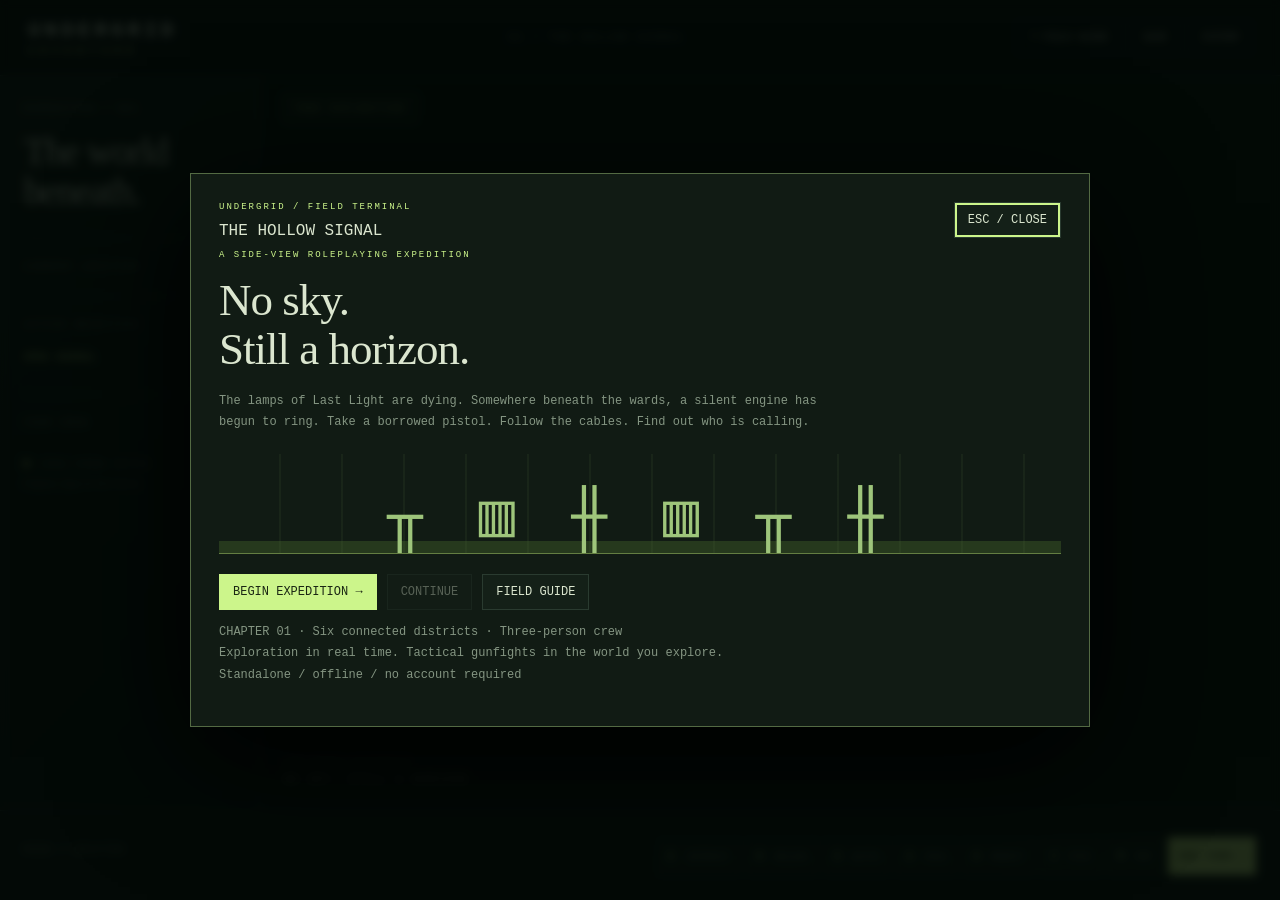
==== UNDERGRID_ADVENTURE.html @ 60420f1f "Build Undergrid Adventure: The Hollow Signal" ====
<!doctype html>
<html lang="en"><head><meta charset="utf-8"><meta name="viewport" content="width=device-width,initial-scale=1,viewport-fit=cover"><meta name="theme-color" content="#080e0c"><title>Undergrid Adventure · The Hollow Signal</title><style>:root{color-scheme:dark;--bg:#080e0c;--panel:#101915;--line:#2a3b30;--ink:#dbe6cf;--dim:#849582;--lime:#ccf58b;--cyan:#8ed5cd;--amber:#e7af73;--red:#f28a75}*{box-sizing:border-box}body{margin:0;background:var(--bg);color:var(--ink);font:12px 'Courier New',monospace;height:100dvh;display:grid;grid-template-rows:76px minmax(0,1fr) 90px}button{font:inherit;color:inherit;cursor:pointer;border:1px solid var(--line);background:#142018;padding:10px 13px;transition:background .15s}button:hover{background:#2a3c28;border-color:var(--lime)}button:focus-visible,canvas:focus-visible{outline:2px solid var(--lime);outline-offset:-3px}button:disabled{opacity:.35;cursor:default}header{display:flex;align-items:center;justify-content:space-between;padding:0 28px;border-bottom:1px solid var(--line);gap:20px}.wordmark{font-size:21px;letter-spacing:4px;font-weight:bold}.wordmark span{display:block;font-size:9px;letter-spacing:7px;color:var(--lime);margin-top:4px}.chapter{font-size:10px;letter-spacing:2px;color:var(--dim)}.header-actions{display:flex;gap:7px}.header-actions button{background:transparent;font-size:10px}main{display:grid;grid-template-columns:260px minmax(0,1fr);min-height:0}aside{padding:27px 24px;overflow:auto;border-right:1px solid var(--line);position:relative;background:linear-gradient(135deg,#131e16,#0b130f)}.eyebrow{font-size:9px;letter-spacing:1.8px;color:var(--dim);line-height:1.5}h1{font-family:Georgia,serif;font-weight:normal;font-size:37px;line-height:1.1;letter-spacing:-1px;margin:15px 0 25px}h2{font-size:16px;font-weight:normal;margin:10px 0;color:var(--lime)}p{line-height:1.8;color:var(--dim);font-size:11px}.divider{height:1px;background:var(--line);margin:22px 0}.depth{font-size:10px;color:var(--cyan);margin-top:16px}.objective{color:var(--ink)}.text-button{padding:8px 0;border:0;background:none;width:100%;text-align:left;font-size:10px;color:var(--lime)}.text-button span{float:right}.crew-card{border:1px solid var(--line);padding:10px;margin-top:9px;cursor:pointer}.crew-card.active{border-color:#8ba564;background:#1d2a1a}.crew-card strong{font-size:11px}.crew-card small{color:var(--dim);float:right}.bar{height:3px;background:#303b30;margin:9px 0 5px}.bar i{display:block;height:100%;background:var(--lime)}.crew-stats{font-size:9px;color:var(--dim);display:flex;justify-content:space-between}.aside-bottom{color:var(--dim);font-size:8px;letter-spacing:1px;line-height:2.4;margin-top:24px}.aside-bottom small{letter-spacing:0}.status-dot{display:inline-block;width:5px;height:5px;background:var(--lime);margin-right:5px}#stage{position:relative;overflow:hidden;background:#050c09}canvas{display:block;width:100%;height:100%;touch-action:none}.scene-top{position:absolute;left:24px;right:24px;top:20px;display:flex;justify-content:space-between;font-size:9px;letter-spacing:1.5px;color:var(--dim);pointer-events:none}#mode{color:var(--lime);border:1px solid #526c3d;padding:7px 10px;background:#101a13d9}#coordinates{padding:8px}#sceneCaption{position:absolute;left:24px;bottom:25px;pointer-events:none;font-size:8px;letter-spacing:2px;color:#71836d}#sceneCaption b{display:block;margin-top:7px;color:#adbd9d;font-size:10px;font-weight:normal}#toast{position:absolute;left:50%;top:65px;transform:translateX(-50%);background:#15241aee;border:1px solid #6b8351;padding:13px 20px;text-align:center;max-width:90%;font-size:11px;opacity:0;pointer-events:none;transition:opacity .2s;line-height:1.6}#toast.on{opacity:1}#interact{position:absolute;bottom:65px;left:50%;transform:translateX(-50%);background:#0d1a12ed;padding:10px 18px;border:1px solid #769555;font-size:11px;color:var(--lime);display:none;pointer-events:none}#targetInfo{position:absolute;right:24px;bottom:25px;color:var(--amber);background:#0b140fed;padding:10px;white-space:pre-line;line-height:1.8;font-size:10px;pointer-events:none}#targetInfo:empty{display:none}footer{border-top:1px solid var(--line);display:flex;align-items:center;gap:20px;padding:12px 24px;background:#101812}.weapon-readout{min-width:190px;display:grid;gap:5px}.weapon-readout strong{font-size:12px;color:var(--lime);font-weight:normal}#ammo{font-size:10px;color:var(--dim)}.actions{display:flex;gap:5px;margin-left:auto;flex-wrap:wrap}.actions button{font-size:11px;padding:12px 10px;color:var(--lime)}.actions button span{font-size:9px;color:var(--dim);margin-left:5px}.actions .primary,.primary{background:var(--lime);color:#1a2613;border-color:var(--lime)}#shade{position:fixed;inset:0;background:#020805d9;z-index:20;display:flex;align-items:center;justify-content:center;padding:24px;backdrop-filter:blur(5px)}#shade[hidden]{display:none}#panel{max-width:900px;width:100%;max-height:90dvh;overflow:auto;background:#111b14;border:1px solid #536a43;padding:28px;box-shadow:0 30px 120px #000}#panel h1{font-size:45px;color:var(--ink);margin:16px 0}#panel h2{color:var(--ink)}#panel p{font-size:12px;max-width:640px}#panel .close{float:right}.tag{font-size:9px;color:var(--lime);letter-spacing:2px}.grid{display:grid;grid-template-columns:repeat(auto-fit,minmax(190px,1fr));gap:12px;margin-top:20px}.card{padding:17px;border:1px solid var(--line);background:#0d160f}.card h3{color:var(--lime);font-size:13px;font-weight:normal}.card p{font-size:11px!important}.card button{margin-top:8px}.muted{color:var(--dim)}.amber{color:var(--amber)}.row{display:flex;gap:10px;flex-wrap:wrap;margin-top:18px}#touch{display:none;position:absolute;bottom:8px;left:8px;right:8px;gap:5px;justify-content:center}#touch button{touch-action:none;padding:12px;background:#15241ddd;user-select:none}.map-layout{display:grid;grid-template-columns:repeat(3,1fr);gap:10px;margin:25px 0}.map-room{padding:20px 10px;border:1px solid #3d5140;position:relative}.map-room.current{border-color:var(--lime);color:var(--lime)}.map-room small{display:block;font-size:9px;color:var(--dim);margin-top:7px}.title-art{height:100px;border-bottom:1px solid #647e42;margin:20px 0;background:repeating-linear-gradient(90deg,transparent 0 60px,#4d673a22 60px 62px),linear-gradient(0deg,#26391d 0 12%,transparent 12% 100%);display:flex;align-items:end;justify-content:space-around;color:#9ec57b;letter-spacing:10px;font-size:60px;overflow:hidden}label{display:block;margin:10px 0}input[type=file]{max-width:100%}
@media(max-width:1100px){main{grid-template-columns:210px minmax(0,1fr)}aside{padding:20px 17px}h1{font-size:30px}.actions button span{display:none}.weapon-readout{min-width:160px}footer{padding:10px 15px}.chapter{display:none}}@media(pointer:coarse){#touch{display:flex}#sceneCaption{display:none}#interact{bottom:70px}}@media(max-width:700px){body{grid-template-rows:58px minmax(0,1fr) 105px}header{padding:0 12px;gap:8px}.wordmark{font-size:15px;letter-spacing:2px}.wordmark span{font-size:7px;letter-spacing:4px}.header-actions button{padding:8px}.header-actions span{display:none}main{grid-template-columns:1fr}aside{display:none}footer{padding:8px;gap:6px;align-items:start;flex-direction:column}.weapon-readout{display:flex;align-items:center;gap:12px;width:100%;font-size:9px}.weapon-readout .eyebrow{font-size:8px}.weapon-readout strong{font-size:10px}.actions{margin:0;gap:4px;width:100%}.actions button{flex:1;padding:12px 5px;font-size:10px}#panel{padding:20px}#panel h1{font-size:34px}.scene-top{left:12px;right:12px}#coordinates{display:none}.map-layout{grid-template-columns:repeat(2,1fr)}#sceneCaption{bottom:15px;font-size:7px}#toast{top:60px;width:90%}#targetInfo{right:12px;bottom:65px}}
</style></head>
<body><header><div class="wordmark">UNDERGRID<span>ADVENTURE</span></div><div class="chapter">01 / THE HOLLOW SIGNAL</div><div class="header-actions"><button data-action="help">? <span>FIELD GUIDE</span></button><button data-action="save">SAVE</button><button data-action="system">SYSTEM</button></div></header>
<main><aside><div class="eyebrow">EXPEDITION / 001</div><h1>The world<br>beneath.</h1><div class="divider"></div><div class="eyebrow">CURRENT LOCATION</div><h2 id="location"></h2><p id="flavor"></p><div class="depth" id="depth"></div><div class="divider"></div><div class="eyebrow">ACTIVE OBJECTIVE</div><p id="objective" class="objective"></p><button class="text-button" data-action="journal">OPEN JOURNAL <span>↗</span></button><div class="divider"></div><div class="eyebrow">YOUR CREW</div><div id="crew"></div><div class="aside-bottom"><span class="status-dot"></span> LOCAL SIGNAL ACTIVE<br><small>Progress stays on this device.</small></div></aside>
<section id="stage"><canvas id="view" aria-label="Side-view exploration and tactical battlefield" tabindex="0"></canvas><div class="scene-top"><span id="mode">FREE EXPLORATION</span><span id="coordinates"></span></div><div id="toast" role="status"></div><div id="targetInfo"></div><div id="interact"></div><div id="sceneCaption"><span>LOW WARDS AUTHORITY</span><b>NO SKY. STILL A HORIZON.</b></div><div id="touch"><button data-hold="a" aria-label="Move left">◀</button><button data-hold="d" aria-label="Move right">▶</button><button data-hold="w" aria-label="Climb up">↑</button><button data-hold="s" aria-label="Climb down">↓</button><button data-key=" " aria-label="Jump">JUMP</button><button data-action="interact">USE</button></div></section></main>
<footer><div class="weapon-readout"><span class="eyebrow" id="actorName">ROOK / DRIFTER</span><strong id="weaponName"></strong><span id="ammo"></span></div><div class="actions"><button data-action="interact">E <span>INTERACT</span></button><button data-action="reload">R <span>RELOAD</span></button><button data-action="overwatch">O <span>WATCH</span></button><button data-action="grenade">G <span>FRAG</span></button><button data-action="heal">H <span>MEDKIT</span></button><button data-action="inventory">I <span>PACK</span></button><button data-action="map">M <span>MAP</span></button><button data-action="end" class="primary" id="endTurn">END TURN →</button></div></footer>
<div id="shade" hidden><section id="panel" role="dialog" aria-modal="true" aria-labelledby="panelTitle"></section></div><script>'use strict';
// World coordinates are independent of viewport. Platforms are one-way floors;
// ladders form a graph used by squad movement and enemy pathfinding.
const UG = {};
UG.weapons = {
 pistol:{name:'Salvage pistol',range:520,opt:240,damage:16,mag:8,ap:1,acc:82,pen:1,desc:'Mobile sidearm. Cheap shots; dependable up close.'},
 rifle:{name:'Ward carbine',range:850,opt:440,damage:23,mag:6,ap:1,acc:84,pen:3,desc:'General purpose. Effective across shafts and catwalks.'},
 shotgun:{name:'Breach gun',range:300,opt:140,damage:35,mag:3,ap:1,acc:90,pen:0,desc:'Close range. Heavy knockback and suppression.'},
 sniper:{name:'Surveyor long rifle',range:1250,opt:800,damage:42,mag:3,ap:2,acc:93,pen:5,desc:'Two AP. Long range and armor penetration.'}
};
UG.enemyTypes={
 scav:{name:'Ash scavenger',hp:32,weapon:'pistol',armor:0,role:'flanker',xp:16},
 sentry:{name:'Ward deserter',hp:44,weapon:'rifle',armor:2,role:'marksman',xp:24},
 hound:{name:'Wire hound',hp:26,weapon:'pistol',armor:0,role:'rush',xp:18},
 heavy:{name:'Furnace guard',hp:62,weapon:'shotgun',armor:4,role:'flanker',xp:35},
 keeper:{name:'The Bellkeeper',hp:155,weapon:'rifle',armor:5,role:'boss',xp:120}
};
const platform=(id,x,y,w)=>({id,x,y,w});
const ladder=(x,top,bottom)=>({x,top,bottom});
const obj=(id,type,x,y,name,extra={})=>({id,type,x,y,name,...extra});
const enemy=(id,type,x,y)=>({id,type,x,y});
UG.rooms={
 hearth:{name:'Last Light',subtitle:'A settlement built around a borrowed sun.',depth:182,color:'#c9ef91',theme:'settlement',w:1600,h:1000,
 platforms:[platform('floor',0,880,1600),platform('market',170,660,490),platform('roof',910,660,540),platform('watch',580,440,500)],
 ladders:[ladder(240,660,880),ladder(1010,660,880),ladder(610,440,660)],
 objects:[obj('mara','npc',400,880,'Mara / signal keeper'),obj('cot','rest',160,880,'The warm bunk'),obj('shop','shop',440,660,'Ivo / supply exchange'),obj('hearth-note','lore',760,440,'A letter without a sky',{text:'Mara keeps a lamp burning above the bunks. Nobody remembers who started it. Nobody turns it off. The old relay rang last night. Three notes. A human voice between them.'}),obj('east','door',1490,880,'To the Cableworks',{to:'cable',sx:100,sy:880}),obj('down','door',1230,660,'Sump access',{to:'sump',sx:100,sy:880}),obj('tram','tram',970,440,'Dead rail terminal')],enemies:[],covers:[{id:'h1',x:740,y:880,hp:35}],barrels:[]},
 cable:{name:'The Cableworks',subtitle:'Every wire leads somewhere. Some still carry voices.',depth:206,color:'#a7ce86',theme:'works',w:1800,h:1000,
 platforms:[platform('floor',0,880,1800),platform('west',80,660,640),platform('east',940,660,770),platform('upper',520,440,800),platform('crown',1050,230,650)],
 ladders:[ladder(220,660,880),ladder(1090,660,880),ladder(650,440,660),ladder(1180,440,660),ladder(1230,230,440)],
 objects:[obj('west','door',70,880,'Last Light',{to:'hearth',sx:1400,sy:880}),obj('fuse','loot',1530,230,'A live relay fuse',{item:'fuse',text:'Still warm. The stamp reads: DO NOT ANSWER THE THIRD BELL.'}),obj('vera','recruit',520,660,'Vera / pinned courier',{companion:'vera'}),obj('cache-c','loot',300,660,'Courier ammunition',{ammo:24,meds:1}),obj('exit','door',1700,880,'The Furnace Mile',{to:'furnace',sx:100,sy:880}),obj('archive-exit','door',1700,230,'Upper archive hatch',{to:'archive',sx:100,sy:880,gate:'rig'})],
 enemies:[enemy('c1','scav',920,880),enemy('c2','scav',1340,880),enemy('c3','sentry',1450,660)],covers:[{id:'cbox1',x:740,y:880,hp:32},{id:'cbox2',x:1220,y:880,hp:32},{id:'cbox3',x:1320,y:660,hp:35}],barrels:[{id:'cb',x:1170,y:880}]},
 sump:{name:'The Drowned Sump',subtitle:'The water remembers the shape of the city.',depth:264,color:'#8ed5cd',theme:'water',w:1600,h:1000,
 platforms:[platform('floor',0,880,1600),platform('west',100,660,600),platform('east',880,660,620),platform('top',450,440,680)],
 ladders:[ladder(200,660,880),ladder(1030,660,880),ladder(620,440,660),ladder(980,440,660)],
 objects:[obj('home','door',60,880,'Last Light',{to:'hearth',sx:1230,sy:660}),obj('orren','recruit',1330,660,'Orren / stranded engineer',{companion:'orren'}),obj('rig','loot',750,440,'Surveyor climbing rig',{item:'rig',text:'A powered ascender. The sealed archive hatch is within reach now.'}),obj('sump-loot','loot',400,660,'Sealed maintenance chest',{weapon:'shotgun',credits:25}),obj('pump','relay',1410,880,'Drainage pump'),obj('furnace','door',1500,660,'Furnace underpass',{to:'furnace',sx:250,sy:660}),obj('sump-lore','lore',500,440,'Maintenance log 88',{text:'We built the city downward to escape the heat above. Now the heat comes from below. Someone has reversed the pumps.'})],
 enemies:[enemy('s1','hound',650,880),enemy('s2','hound',1100,880),enemy('s3','scav',1220,660)],covers:[{id:'sbox',x:900,y:880,hp:30}],barrels:[{id:'sb',x:960,y:880}]},
 furnace:{name:'The Furnace Mile',subtitle:'A stolen heart, still beating beneath the foundry.',depth:312,color:'#e7af73',theme:'fire',w:1800,h:1000,
 platforms:[platform('floor',0,880,1800),platform('west',120,660,600),platform('east',900,660,750),platform('bridge',430,440,1000)],
 ladders:[ladder(250,660,880),ladder(1060,660,880),ladder(650,440,660),ladder(1310,440,660)],
 objects:[obj('cable','door',60,880,'Cableworks',{to:'cable',sx:1650,sy:880}),obj('sump','door',180,660,'Sump passage',{to:'sump',sx:1400,sy:660}),obj('heart','loot',1550,660,'The condenser heart',{item:'heart',text:'A whole settlement could run on this. Why was it disconnected?'}),obj('furnace-cache','loot',550,440,'Deserter armory',{weapon:'rifle',ammo:30}),obj('bell','door',1710,880,'The Bell Engine',{to:'bell',sx:100,sy:880,gate:'signal'}),obj('steam','hazard',820,880,'Steam rupture'),obj('valve','valve',750,440,'Steam pressure valve')],
 enemies:[enemy('f1','heavy',1020,880),enemy('f2','sentry',1470,660),enemy('f3','scav',1150,440)],covers:[{id:'fbox1',x:650,y:880,hp:38},{id:'fbox2',x:1340,y:660,hp:38}],barrels:[{id:'fb',x:1210,y:880}]},
 archive:{name:'The Silent Archive',subtitle:'The forgotten do not always stay quiet.',depth:146,color:'#b8b0e4',theme:'archive',w:1500,h:1000,
 platforms:[platform('floor',0,880,1500),platform('west',100,660,550),platform('east',850,660,550),platform('top',420,440,700)],
 ladders:[ladder(230,660,880),ladder(1010,660,880),ladder(580,440,660),ladder(960,440,660)],
 objects:[obj('back','door',70,880,'Cableworks',{to:'cable',sx:1600,sy:230}),obj('cipher','loot',1050,440,'Signal cipher',{item:'cipher',text:'Not a distress signal. An invitation. The engine has been calling for its keepers.'}),obj('longrifle','loot',1220,660,'Surveyor case',{weapon:'sniper',ammo:15}),obj('archive-lore','lore',500,660,'The evacuation order',{text:'SURFACE STATUS: UNKNOWN. Evacuation was never completed. The Bell Engine is a transmitter, not a weapon. The wards were built to shelter people until someone answered.'}),obj('shortcut','tram',630,880,'Archive rail terminal')],
 enemies:[enemy('a1','sentry',900,880),enemy('a2','sentry',1200,660)],covers:[{id:'abox',x:720,y:880,hp:36}],barrels:[{id:'ab',x:1030,y:880}]},
 bell:{name:'The Bell Engine',subtitle:'At the edge of silence, a voice.',depth:370,color:'#d4e99f',theme:'engine',w:1700,h:1000,
 platforms:[platform('floor',0,880,1700),platform('west',150,660,500),platform('east',980,660,550),platform('top',490,440,800)],
 ladders:[ladder(260,660,880),ladder(1160,660,880),ladder(590,440,660),ladder(1090,440,660)],
 objects:[obj('back','door',65,880,'Furnace Mile',{to:'furnace',sx:1620,sy:880}),obj('engine','engine',1390,880,'The listening terminal'),obj('bell-loot','loot',700,440,'Keeper emergency supplies',{meds:3,ammo:30,grenades:2}),obj('bell-tram','tram',390,660,'Engine rail terminal')],
 enemies:[enemy('b1','keeper',1300,880),enemy('b2','sentry',1250,660),enemy('b3','hound',1030,880)],covers:[{id:'bbox',x:760,y:880,hp:45},{id:'bbox2',x:1110,y:880,hp:40}],barrels:[{id:'bb',x:1160,y:880}]}
};
UG.companions={vera:{name:'Vera',role:'Courier',weapon:'rifle',hp:66,armor:1,color:'#8ed5cd',desc:'A steady carbine and an eye for high ground. Her courier satchel adds 20 rounds on recruitment.'},orren:{name:'Orren',role:'Engineer',weapon:'shotgun',hp:85,armor:3,color:'#e7af73',desc:'A close-range anchor. Repairs the squad for 8 HP after each encounter.'}};
UG.lore={};
</script><script>/* The Hollow Signal — exploration, tactical encounters and presentation.
   All persistent world mutations live in S. Runtime paths/FX never enter saves. */
(() => {
const $=s=>document.querySelector(s), cv=$('#view'), ctx=cv.getContext('2d');
const clamp=(n,a,b)=>Math.max(a,Math.min(b,n)), dist=(a,b)=>Math.hypot(a.x-b.x,a.y-b.y);
const KEY='undergrid.hollow-signal.v2';
let S=null, battle=null, modal=true, active=0, keys={}, cam={x:0,y:0}, viewport={w:1000,h:700,scale:1}, fx=[], paths=new Map(), hover=null, grenadeMode=false, clock=0, toastTime=0, saveClock=0, last=0, walking=0;
const room=()=>UG.rooms[S.room];
const actors=()=>S.party;
const selected=()=>actors()[active]||actors()[0];
const alive=()=>actors().filter(a=>a.hp>0);
const weapon=a=>UG.weapons[a.weapon];
const world=()=>S.world[S.room];
const enemies=()=>room().enemies.map(e=>({...UG.enemyTypes[e.type],...e,...world().enemies[e.id],enemy:true,maxhp:UG.enemyTypes[e.type].hp})).filter(e=>e.hp>0);
const covers=()=>room().covers.filter(c=>(world().covers[c.id]??c.hp)>0);
const barrels=()=>room().barrels.filter(b=>!world().opened[b.id]);
function fresh(){const worlds={};for(const [id,r] of Object.entries(UG.rooms))worlds[id]={enemies:Object.fromEntries(r.enemies.map(e=>[e.id,{hp:UG.enemyTypes[e.type].hp,x:e.x,y:e.y}])),opened:{},covers:{}};
return {version:2,room:'hearth',party:[{id:'rook',name:'Rook',role:'Drifter',x:290,y:880,hp:90,maxhp:90,weapon:'pistol',mag:8,armor:1,color:'#ccf58b',dir:1,vy:0}],world:worlds,visited:['hearth'],items:{},weapons:['pistol'],ammo:64,meds:4,grenades:3,credits:35,xp:0,level:1,kills:0,flags:{},journal:[],checkpoint:'hearth',ending:false};}
function notify(text){$('#toast').textContent=text;$('#toast').classList.add('on');toastTime=5;}
function log(text){S.journal.unshift(text);S.journal=S.journal.slice(0,40);}
function save(quiet=false){if(!S)return false;if(battle){if(!quiet)notify('Finish or retreat from the encounter before saving.');return false;}try{localStorage.setItem(KEY,JSON.stringify(S));if(!quiet)notify('Expedition saved.');return true;}catch{if(!quiet)notify('Local storage unavailable. Export a backup in SYSTEM.');return false;}}
function validate(d){
 if(!d||d.version!==2||!Object.hasOwn(UG.rooms,d.room)||!Array.isArray(d.party)||d.party.length<1||d.party.length>3)throw Error('Not a Hollow Signal v2 save.');
 const finite=n=>typeof n==='number'&&Number.isFinite(n);
 for(const k of ['ammo','meds','grenades','credits','xp','level','kills'])if(!finite(d[k])||d[k]<0||d[k]>1e7)throw Error('Invalid resources.');
 if(!Array.isArray(d.weapons)||!d.weapons.every(w=>Object.hasOwn(UG.weapons,w))||!Array.isArray(d.visited)||!d.visited.every(r=>Object.hasOwn(UG.rooms,r))||!Array.isArray(d.journal)||!d.journal.every(t=>typeof t==='string'))throw Error('Invalid expedition data.');
 if(!d.items||!d.flags||!UG.rooms[d.checkpoint])throw Error('Missing expedition data.');
 const ids=new Set();for(const a of d.party){if(!a||!['rook','vera','orren'].includes(a.id)||ids.has(a.id)||!Object.hasOwn(UG.weapons,a.weapon)||!finite(a.hp)||!finite(a.maxhp)||a.maxhp<1||a.maxhp>10000||!finite(a.x)||!finite(a.y)||a.x<0||a.x>UG.rooms[d.room].w||a.y<0||a.y>1000||!finite(a.mag)||a.mag<0||a.mag>weapon(a).mag||!finite(a.armor))throw Error('Invalid crew.');ids.add(a.id);a.hp=clamp(a.hp,0,a.maxhp);a.vy=0;a.name=a.id==='rook'?'Rook':UG.companions[a.id].name;a.role=a.id==='rook'?'Drifter':UG.companions[a.id].role;a.color=a.id==='rook'?'#ccf58b':UG.companions[a.id].color;}
 if(!ids.has('rook')||!d.party.some(a=>a.hp>0))throw Error('Missing living crew.');
 for(const [id,r] of Object.entries(UG.rooms)){const w=d.world?.[id];if(!w||!w.enemies||!w.opened||!w.covers)throw Error('Incomplete world.');for(const e of r.enemies){let q=w.enemies[e.id];if(!q||!finite(q.hp)||q.hp<0||q.hp>UG.enemyTypes[e.type].hp||!finite(q.x)||!finite(q.y)||q.x<0||q.x>r.w||q.y<0||q.y>1000)throw Error('Invalid hostile data.');}}
 return d;
}
function restore(){try{return validate(JSON.parse(localStorage.getItem(KEY)));}catch{return null;}}
function close(){modal=false;$('#shade').hidden=true;keys={};cv.focus();}
function panel(title,body){modal=true;keys={};$('#shade').hidden=false;$('#panel').innerHTML=`<button class="close" data-action="close">ESC / CLOSE</button><div class="tag">UNDERGRID / FIELD TERMINAL</div><h2 id="panelTitle">${title}</h2>${body}`;$('#panel').querySelector('button').focus();}
const escape=s=>String(s).replace(/[&<>"']/g,c=>({'&':'&amp;','<':'&lt;','>':'&gt;','"':'&quot;',"'":'&#39;'}[c]));
function title(){const has=!!restore();panel('THE HOLLOW SIGNAL',`<div class="tag">A SIDE-VIEW ROLEPLAYING EXPEDITION</div><h1>No sky.<br>Still a horizon.</h1><p>The lamps of Last Light are dying. Somewhere beneath the wards, a silent engine has begun to ring. Take a borrowed pistol. Follow the cables. Find out who is calling.</p><div class="title-art" aria-hidden="true">╥ ▥ ╫ ▥ ╥ ╫</div><div class="row"><button class="primary" data-action="${has?'restart':'new'}">BEGIN EXPEDITION →</button><button data-action="continue" ${has?'':'disabled'}>CONTINUE</button><button data-action="help">FIELD GUIDE</button></div><p>CHAPTER 01 · Six connected districts · Three-person crew<br>Exploration in real time. Tactical gunfights in the world you explore.<br>Standalone / offline / no account required</p>`);}
function start(load=false){S=load?restore():fresh();if(!S)return;active=0;battle=null;paths.clear();fx=[];close();cam.x=0;cam.y=300;notify(load?'EXPEDITION RESUMED // '+room().name:'LAST LIGHT // Speak to Mara beside the lamp. E to interact.');hud();save(true);}
function objective(){if(S.ending)return 'Signal answered. Return to Last Light, or search the remaining districts.';if(!S.flags.quest)return 'Speak to Mara in Last Light. The old relay has started ringing.';if(!S.items.fuse)return 'Find a live fuse high in the Cableworks. Reach the upper catwalks by ladder.';if(!S.flags.power)return 'Bring the live fuse back to Mara in Last Light.';if(!S.items.rig)return 'Find the climbing rig in the Drowned Sump. Access is above Last Light.';if(!S.items.heart)return 'Recover the condenser heart from the Furnace Mile.';if(!S.items.cipher)return 'Use the rig to enter the upper Cableworks archive. Recover the signal cipher.';if(!S.flags.signal)return 'Return to Mara with the heart and cipher. Prepare for the Bell Engine.';return 'Reach the Bell Engine through the Furnace Mile. Defeat its keeper and answer the signal.';}
function hud(){if(!S)return;let a=selected(),w=weapon(a);$('#location').textContent=room().name;$('#flavor').textContent=room().subtitle;$('#depth').textContent=`▼ ${room().depth} M BELOW / ${S.visited.length} DISTRICTS FOUND`;$('#objective').textContent=objective();$('#mode').textContent=battle?(battle.phase==='enemy'?'HOSTILE ACTIVATION':`TACTICAL / ROUND ${battle.round} · ${a.ap||0} AP`):'FREE EXPLORATION';$('#coordinates').textContent=`${S.room.toUpperCase()} / ${Math.round(a.x)} : ${Math.round(a.y)}`;$('#crew').innerHTML=actors().map((p,i)=>`<div class="crew-card ${active===i?'active':''}" role="button" tabindex="0" data-select="${i}"><strong>${p.name.toUpperCase()}</strong><small>${p.role}</small><div class="bar"><i style="width:${clamp(p.hp/p.maxhp*100,0,100)}%"></i></div><div class="crew-stats"><span>${Math.ceil(p.hp)}/${p.maxhp} HP</span><span>${battle?(p.ap||0)+' AP':'LV '+S.level}</span></div></div>`).join('');$('#actorName').textContent=`${a.name.toUpperCase()} / LV ${S.level} · ¢${S.credits}`;$('#weaponName').textContent=w.name.toUpperCase();$('#ammo').textContent=`${a.mag}/${w.mag} · ${S.ammo} SPARE`;$('#endTurn').disabled=!battle||battle.phase!=='player';
for(let action of ['overwatch','grenade'])$(`[data-action="${action}"]`).disabled=!battle||battle.phase!=='player';
}
function travel(to,x,y){S.room=to;active=0;actors().forEach((a,i)=>{a.x=x+i*30;a.y=y;a.vy=0;a.ap=0;a.watch=false;});if(!S.visited.includes(to)){S.visited.push(to);gainXP(8);}paths.clear();battle=null;grenadeMode=false;cam.x=x-viewport.w/viewport.scale/2;cam.y=y-viewport.h/viewport.scale/2;close();log('Entered '+room().name+'.');notify(room().name.toUpperCase()+' // '+room().subtitle);hud();save(true);}
function gainXP(n){S.xp+=n;while(S.xp>=S.level*65){S.xp-=S.level*65;S.level++;for(const a of actors()){a.maxhp+=10;a.hp=Math.min(a.maxhp,a.hp+25);}notify('LEVEL '+S.level+' // +10 maximum HP. All crew recovered 25 HP.');}}
function floorAt(a){return room().platforms.find(p=>Math.abs(p.y-a.y)<9&&a.x>=p.x-8&&a.x<=p.x+p.w+8);}
function nearObject(){const a=selected();return room().objects.filter(o=>!(world().opened[o.id]&&['loot','recruit'].includes(o.type))&&dist(a,o)<85).sort((a,b)=>dist(selected(),a)-dist(selected(),b))[0];}
function interact(){if(battle){notify('Clear the encounter, or retreat to the entry, before interacting.');return;}const o=nearObject();if(!o){notify('Move closer to a person, hatch, terminal or supply chest.');return;}const w=world();
 if(o.type==='door'){if(o.gate&&!S.items[o.gate]&&!S.flags[o.gate]){notify(o.gate==='rig'?'A powered climbing rig is required. Search the Drowned Sump.':'The bulkhead needs a decoded signal. Return to Mara with the heart and cipher.');return;}travel(o.to,o.sx,o.sy);}
 else if(o.type==='npc'){
 if(!S.flags.quest){S.flags.quest=true;log('Mara: recover a live fuse from the upper Cableworks.');}
 if(S.items.fuse&&!S.flags.power){S.flags.power=true;S.credits+=45;S.weapons.includes('rifle')||S.weapons.push('rifle');gainXP(35);log('Last Light restored. Mara gave you a carbine and 45 credits.');}
 if(S.items.heart&&S.items.cipher&&!S.flags.signal){S.flags.signal=true;S.meds+=2;S.grenades+=2;gainXP(45);log('Mara decoded the third bell. The Engine bulkhead is now open.');}
 let text=S.ending?'You heard them too? Above us. A whole other world. We keep the lamp burning.':S.flags.signal?'The voice is not asking for help. It is asking us to listen. Take the Furnace bulkhead to the Bell Engine. Bring your crew.':S.flags.power?'The lamp will hold. Now find the condenser heart in the Furnace Mile, and a cipher in the upper archive. A rig from the Sump will open that hatch.':'The lamp is fading. There is a live fuse on the highest Cableworks gantry. Follow the ladders. And if you find Vera, bring her home.';
 panel('MARA / SIGNAL KEEPER',`<h1>Keep a light on.</h1><p>${text}</p><p class="amber">${objective()}</p><button class="primary" data-action="close">I’LL FOLLOW THE SIGNAL →</button>`);save(true);
 }else if(o.type==='loot'){
 w.opened[o.id]=true;if(o.item)S.items[o.item]=true;if(o.weapon&&!S.weapons.includes(o.weapon))S.weapons.push(o.weapon);S.ammo+=o.ammo||0;S.meds+=o.meds||0;S.grenades+=o.grenades||0;S.credits+=o.credits||0;gainXP(o.item?25:12);log('Discovered: '+o.name);notify(o.name.toUpperCase()+' // '+(o.text||[o.weapon?UG.weapons[o.weapon].name:'',o.ammo?'+'+o.ammo+' ammo':'',o.meds?'+'+o.meds+' medkits':'',o.credits?'¢'+o.credits:''].filter(Boolean).join(' / ')));save(true);
 }else if(o.type==='recruit'){
 if(enemies().some(e=>dist(e,o)<330)){notify(o.name.split(' / ')[0]+': Clear those hostiles first. I’m pinned here.');return;}
 const c=UG.companions[o.companion];w.opened[o.id]=true;actors().push({id:o.companion,name:c.name,role:c.role,x:o.x-35,y:o.y,hp:c.hp,maxhp:c.hp,weapon:c.weapon,mag:UG.weapons[c.weapon].mag,armor:c.armor,color:c.color,dir:1,vy:0});if(o.companion==='vera')S.ammo+=20;gainXP(25);log(c.name+' joined the expedition.');panel(c.name.toUpperCase()+' / '+c.role.toUpperCase(),`<h1>Better together.</h1><p>${c.desc}</p><p>Switch crew with 1, 2, 3 or click their portrait. Each member has three AP per combat round. During exploration, the others follow your route.</p><button class="primary" data-action="close">WELCOME TO THE CREW →</button>`);save(true);
 }else if(o.type==='rest'){S.checkpoint=S.room;for(const a of actors()){a.hp=a.maxhp;const n=Math.min(S.ammo,weapon(a).mag-a.mag);a.mag+=n;S.ammo-=n;}save(true);notify('RESTED // Crew healed. Checkpoint set. Progress saved.');}
 else if(o.type==='shop')shop();
 else if(o.type==='lore'){w.opened[o.id]=true;if(!S.flags[o.id]){S.flags[o.id]=true;gainXP(10);log(o.name+': '+o.text);}panel(o.name.toUpperCase(),`<h1>Fragments of a world.</h1><p>${o.text}</p><button data-action="close">LEAVE TERMINAL</button>`);save(true);}
 else if(o.type==='valve'){S.flags.steam=true;notify('STEAM VENT CLOSED // The lower route is safe.');save(true);}
 else if(o.type==='hazard')notify(S.flags.steam?'Pressure relieved.':'Hot steam. Close the valve on the high bridge.');
 else if(o.type==='relay'){if(w.opened[o.id]){notify('The pump is running.');return;}w.opened[o.id]=true;S.credits+=35;S.meds+=2;gainXP(25);notify('PUMP RESTORED // +35 credits, +2 medkits.');save(true);}
 else if(o.type==='tram'){if(!S.flags.power){notify('No power. Bring a fuse to Mara.');return;}panel('WARD RAIL / TRANSIT',`<p>The restored relay powers the old maintenance line. Travel only to terminals you have discovered.</p><div class="grid">${['hearth','archive','bell'].filter(r=>S.visited.includes(r)).map(r=>`<button data-travel="${r}">${UG.rooms[r].name} →</button>`).join('')}</div>`);}
 else if(o.type==='engine'){if(enemies().length){notify('The keeper still holds the engine.');return;}S.ending=true;gainXP(100);log('The signal was answered. There are survivors above the wards.');panel('CHAPTER COMPLETE / THE HOLLOW SIGNAL',`<h1>Someone is listening.</h1><p>You connect the condenser heart. The machine takes a breath. Three notes rise through the steel, and this time a voice answers.</p><p class="amber">“We thought you were all gone. Stay where you are. We can see your light.”</p><p>The wards are not the whole world. They never were.</p><p>${S.visited.length}/6 districts found · ${S.kills} hostiles defeated · ${S.party.length}/3 crew · Level ${S.level}</p><button class="primary" data-action="close">CONTINUE EXPLORING →</button>`);save(true);}
 hud();
}
// Find a shortest walk/ladder route through the actual platform graph.
function route(a,tx,ty){const ps=room().platforms, start=floorAt(a), end=ps.find(p=>Math.abs(p.y-ty)<12&&tx>=p.x&&tx<=p.x+p.w);if(!start||!end)return null;
 const nodes=[{x:a.x,y:start.y,p:start.id},{x:clamp(tx,end.x+12,end.x+end.w-12),y:end.y,p:end.id}],edges=[];
 for(const l of room().ladders){const top=ps.find(p=>p.y===l.top&&l.x>=p.x&&l.x<=p.x+p.w),bottom=ps.find(p=>p.y===l.bottom&&l.x>=p.x&&l.x<=p.x+p.w);if(!top||!bottom)continue;let i=nodes.length;nodes.push({x:l.x,y:l.top,p:top.id},{x:l.x,y:l.bottom,p:bottom.id});edges.push([i,i+1]);}
 const costs=nodes.map(()=>Infinity),prev=[],done=new Set();costs[0]=0;
 for(let n=0;n<nodes.length;n++){let i=-1;for(let k=0;k<nodes.length;k++)if(!done.has(k)&&(i<0||costs[k]<costs[i]))i=k;if(i<0||costs[i]===Infinity)break;if(i===1)break;done.add(i);for(let j=0;j<nodes.length;j++){if(j===i)continue;const same=nodes[i].p===nodes[j].p,linked=edges.some(([a,b])=>(a===i&&b===j)||(a===j&&b===i));if(!same&&!linked)continue;const v=costs[i]+dist(nodes[i],nodes[j]);if(v<costs[j]){costs[j]=v;prev[j]=i;}}}
 if(!Number.isFinite(costs[1]))return null;let out=[],i=1;while(i!==0){out.unshift({x:nodes[i].x,y:nodes[i].y});i=prev[i];}return {points:out,length:costs[1]};
}
function moveTo(a,x,y,free=false){const r=route(a,x,y);if(!r){notify('No ladder route. Choose a connected floor.');return false;}const cost=Math.max(1,Math.ceil(r.length/240));if(!free&&(!canAct(a,cost)))return false;if(!free)a.ap-=cost;paths.set(a.id,r.points);a.watch=false;hud();return true;}
function updatePaths(dt){for(const a of actors()){const path=paths.get(a.id);if(!path?.length){paths.delete(a.id);continue;}const p=path[0],d=dist(a,p),step=310*dt;if(d<=step){a.x=p.x;a.y=p.y;path.shift();}else{a.dir=p.x>=a.x?1:-1;a.x+=(p.x-a.x)/d*step;a.y+=(p.y-a.y)/d*step;}a.vy=0;}}
function exploration(dt){const a=selected();if(!a.hp){active=actors().findIndex(p=>p.hp>0);return;}if(paths.has(a.id)){if(enemies().some(e=>alive().some(p=>dist(p,e)<430)))beginBattle();return;}const dx=(keys.d||keys.ArrowRight?1:0)-(keys.a||keys.ArrowLeft?1:0),dy=(keys.s||keys.ArrowDown?1:0)-(keys.w||keys.ArrowUp?1:0);const l=room().ladders.find(l=>Math.abs(a.x-l.x)<29&&a.y>=l.top-10&&a.y<=l.bottom+10);
 if(l&&dy){a.x=l.x;a.y=clamp(a.y+dy*180*dt,l.top,l.bottom);a.vy=0;}else{let oldY=a.y;a.x=clamp(a.x+dx*210*dt,18,room().w-18);if(dx){a.dir=dx;walking+=dt;}a.vy=(a.vy||0)+880*dt;a.y+=a.vy*dt;for(const p of room().platforms)if(a.vy>=0&&oldY<=p.y+2&&a.y>=p.y&&a.x>=p.x&&a.x<=p.x+p.w){a.y=p.y;a.vy=0;break;}if(a.y>980){a.y=880;a.vy=0;}}
 if(S.room==='furnace'&&!S.flags.steam&&Math.abs(a.x-820)<50&&a.y>840){a.hp=Math.max(1,a.hp-dt*9);notify('STEAM // Reach the valve on the upper bridge.');}
 // Followers walk the same platform/ladder graph rather than becoming passive bonuses.
 for(const b of alive()){if(b===a||paths.has(b.id)||dist(a,b)<100)continue;let p=floorAt(a);if(p){let target=clamp(a.x-(actors().indexOf(b)+1)*45*a.dir,p.x+15,p.x+p.w-15);const r=route(b,target,a.y);if(r)paths.set(b.id,r.points);}}
 const near=enemies().filter(e=>alive().some(p=>dist(p,e)<430));if(near.length)beginBattle();
}
function beginBattle(){if(battle)return;paths.clear();for(const a of actors()){if(a.hp>0&&!floorAt(a)){let p=room().platforms.filter(p=>p.y>=a.y&&a.x>=p.x&&a.x<=p.x+p.w).sort((a,b)=>a.y-b.y)[0];if(p)a.y=p.y;}a.vy=0;a.ap=a.hp>0?3:0;a.watch=false;a.suppressed=false;}battle={phase:'player',round:1,enemyDelay:0,queue:[],entry:{x:selected().x,y:selected().y}};notify('CONTACT // Three AP per crew member. Click a hostile to fire; click a floor to move.');hud();}
function canAct(a,cost){if(!battle||battle.phase!=='player'||modal)return false;if(paths.size){notify('Wait for the crew to reach position.');return false;}if(a.hp<=0)return false;if(a.ap<cost){notify(`Needs ${cost} AP. Select another crew member or end the round.`);return false;}return true;}
function shotInfo(a,t){const w=weapon(a),d=dist(a,t);if(d>w.range)return {legal:false,chance:0,reason:'OUT OF RANGE'};
 // Platforms block a ray through solid steel, but never its endpoint floor.
 const ay=a.y-25,by=t.y-25;
 for(const p of room().platforms){if(Math.abs(by-ay)<.001)break;let u=(p.y-ay)/(by-ay),x=a.x+(t.x-a.x)*u;if(u>.03&&u<.97&&x>p.x+5&&x<p.x+p.w-5)return {legal:false,chance:0,reason:'BLOCKED BY STEEL'};}
 const cover=covers().some(c=>Math.abs(c.x-t.x)<75&&Math.abs(c.y-t.y)<10&&(c.x-t.x)*(a.x-t.x)>0);
 const high=a.y<t.y-60?12:a.y>t.y+60?-8:0;let chance=clamp(w.acc-Math.max(0,d-w.opt)*.055-(cover?28:0)+high-(a.suppressed?18:0)+(a.enemy?-8:S.level*2),15,96);
 return {legal:true,chance:Math.round(chance),cover,high,reason:cover?'IN COVER':high>0?'HIGH GROUND':'CLEAR SHOT'};}
function tracer(a,t,color){fx.push({type:'shot',x:a.x,y:a.y-25,tx:t.x,ty:t.y-25,color,life:.24,max:.24});}
function float(a,text,color='#ccf58b'){fx.push({type:'text',x:a.x,y:a.y-55,text,color,life:1.5,max:1.5});}
function hurt(target,n){target.hp=Math.max(0,Math.round(target.hp-n));if(target.enemy)world().enemies[target.id].hp=target.hp;float(target,'−'+n,target.enemy?'#e7af73':'#f28a75');if(!target.hp){paths.delete(target.id);float(target,'DOWN');}}
function shoot(a,t,reaction=false){const w=weapon(a),info=shotInfo(a,t);if(!info.legal){if(!a.enemy)notify(info.reason);return false;}if(!a.mag){if(!a.enemy)notify('Magazine empty. R to reload.');return false;}if(!reaction&&!a.enemy&&!canAct(a,w.ap))return false;if(!reaction&&!a.enemy)a.ap-=w.ap;a.mag--;a.dir=t.x>=a.x?1:-1;a.watch=false;tracer(a,t,a.enemy?'#f2a37d':a.color||'#ccf58b');
 if(Math.random()*100<info.chance){const armor=Math.max(0,(t.armor||0)-w.pen),damage=Math.max(3,w.damage+(!a.enemy?(S.level-1)*2:0)-armor+(info.high>0?3:0));hurt(t,damage);
 if(w===UG.weapons.shotgun&&t.hp){t.suppressed=true;if(t.enemy)world().enemies[t.id].suppressed=true;const p=floorAt(t);if(p){t.x=clamp(t.x+(t.x>=a.x?20:-20),p.x+15,p.x+p.w-15);if(t.enemy)world().enemies[t.id].x=t.x;}}
 }else{float(t,'MISS','#849582');t.suppressed=true;if(t.enemy)world().enemies[t.id].suppressed=true;}
 if(info.cover){const c=covers().find(c=>Math.abs(c.x-t.x)<75&&Math.abs(c.y-t.y)<10);if(c)world().covers[c.id]=Math.max(0,(world().covers[c.id]??c.hp)-10);}
 if(!a.enemy)notify(`${a.name} → ${t.name} / ${info.chance}% / ${info.reason}`);checkBattle();hud();return true;}
function reload(){const a=selected(),w=weapon(a);if(a.mag===w.mag){notify('Magazine already full.');return;}if(!S.ammo){notify('No spare ammunition. A free knife strike is available within 70 units: click a nearby hostile.');return;}if(battle&&!canAct(a,1))return;let n=Math.min(S.ammo,w.mag-a.mag);a.mag+=n;S.ammo-=n;if(battle)a.ap--;notify(`${a.name} reloaded / ${a.mag} rounds.`);hud();if(!battle)save(true);}
function heal(){const a=selected();if(!S.meds){notify('No medkits. Visit Ivo in Last Light.');return;}if(a.hp===a.maxhp){notify('Already at full health.');return;}if(battle&&!canAct(a,1))return;S.meds--;a.hp=Math.min(a.maxhp,a.hp+50);if(battle)a.ap--;notify('MEDKIT // Restored up to 50 HP.');hud();if(!battle)save(true);}
function watch(){const a=selected();if(!canAct(a,1))return;if(!a.mag){notify('Reload before watching.');return;}a.watch=true;a.ap=0;float(a,'OVERWATCH');notify('Watching. Fires one reaction shot during hostile movement.');hud();}
function explode(x,y,radius=140,damage=38,chain=new Set()){
 fx.push({type:'blast',x,y:y-15,r:radius,life:.6,max:.6,color:'#e7af73'});
 for(const t of [...enemies(),...alive()]){let d=dist({x,y},t);if(d<radius)hurt(t,Math.round(damage*(1-d/radius*.55)));}
 for(const c of covers())if(dist(c,{x,y})<radius)world().covers[c.id]=0;
 for(const b of barrels())if(dist(b,{x,y})<radius&&!chain.has(b.id)){chain.add(b.id);world().opened[b.id]=true;explode(b.x,b.y,145,42,chain);}
 checkBattle();hud();
}
function grenade(x,y){const a=selected();if(!canAct(a,2))return;if(!S.grenades){notify('No frag grenades.');grenadeMode=false;return;}if(dist(a,{x,y})>550){notify('Throw range: 550. Move closer.');return;}a.ap-=2;S.grenades--;grenadeMode=false;explode(x,y);notify('FRAG // Blast damages everyone nearby and destroys cover.');}
function checkBattle(){if(!battle)return;if(!alive().length){defeat();return;}if(!enemies().length){const gained=room().enemies.reduce((sum,e)=>sum+UG.enemyTypes[e.type].xp,0);S.kills+=room().enemies.length;S.credits+=Math.round(gained*.55);S.ammo+=18;gainXP(gained);if(actors().some(a=>a.id==='orren'))for(const a of alive())a.hp=Math.min(a.maxhp,a.hp+8);for(const a of actors()){a.ap=0;a.watch=false;a.suppressed=false;if(!a.hp)a.hp=Math.round(a.maxhp*.3);}battle=null;paths.clear();grenadeMode=false;log(room().name+' cleared. +'+gained+' XP.');notify(`AREA SECURED // +${gained} XP · +${Math.round(gained*.55)} credits · +18 rounds. Fallen crew recover.`);save(true);}}
function defeat(){battle=null;paths.clear();S.credits=Math.floor(S.credits*.85);for(const a of actors()){a.hp=Math.round(a.maxhp*.75);a.watch=false;}travel('hearth',160,880);notify('Recovered at Last Light. Lost 15% credits. World progress retained.');save(true);}
function endTurn(){if(!battle||battle.phase!=='player'||paths.size)return;battle.phase='enemy';grenadeMode=false;battle.queue=enemies().map(e=>e.id);battle.enemyDelay=.7;hud();}
function enemyStep(id){let e=enemies().find(e=>e.id===id);if(!e)return;e.mag=99;e.ap=e.suppressed?1:2;world().enemies[id].suppressed=false;const targets=alive().sort((a,b)=>dist(a,e)-dist(b,e));let t=targets[0];if(!t)return;
 // Hounds close to melee; riflemen hold a useful firing lane; other enemies flank.
 const desired=e.role==='rush'?45:e.role==='flanker'?180:430;
 if(dist(e,t)>desired||!shotInfo(e,t).legal){let p=floorAt(t);if(p){const tx=clamp(t.x+(e.x>=t.x?desired:-desired),p.x+20,p.x+p.w-20),r=route(e,tx,p.y);if(r){let remaining=e.role==='rush'?320:200;let origin={x:e.x,y:e.y};for(const n of r.points){let d=dist(e,n);if(d<=remaining){e.x=n.x;e.y=n.y;remaining-=d;}else{if(Math.abs(n.y-e.y)>1){e.x=n.x;e.y=n.y;}else{e.x+=(n.x-e.x)/d*remaining;}remaining=0;break;}}
 // A movement always ends on a floor or a ladder. Enemy pathfinding may pause mid-ladder.
 Object.assign(world().enemies[id],{x:e.x,y:e.y});fx.push({type:'move',x:origin.x,y:origin.y,tx:e.x,ty:e.y,color:'#e7af73',life:.65,max:.65});
 for(const a of alive()){if(a.watch&&a.mag&&shotInfo(a,e).legal){shoot(a,e,true);if(!battle||e.hp<=0)return;}}
 e.ap--;}}}
 if(!battle||!e.hp)return;t=alive().sort((a,b)=>dist(a,e)-dist(b,e))[0];if(!t)return;
 if(e.role==='rush'&&dist(e,t)<85){hurt(t,13);float(e,'LUNGE','#e7af73');checkBattle();}else if(e.ap>0&&shotInfo(e,t).legal)shoot(e,t,true);else float(e,'REPOSITION','#849582');hud();
}
function battleUpdate(dt){if(!battle||battle.phase!=='enemy')return;battle.enemyDelay-=dt;if(battle.enemyDelay>0)return;if(battle.queue.length){enemyStep(battle.queue.shift());if(battle)battle.enemyDelay=.75;}else{battle.phase='player';battle.round++;for(const a of actors()){a.ap=a.hp>0?(a.suppressed?2:3):0;a.suppressed=false;a.watch=false;}notify('YOUR CREW // Round '+battle.round);hud();}}
function retreat(){if(!battle||battle.phase!=='player')return;const a=selected();if(dist(a,battle.entry)>180){notify('Return within 180 units of the encounter entry to retreat.');return;}battle=null;paths.clear();travel('hearth',160,880);notify('Withdrew to Last Light. Enemy wounds remain.');}
function inventory(){const a=selected();panel('CREW / EQUIPMENT',`<p>Level ${S.level} · ${S.xp}/${S.level*65} XP · ¢${S.credits} · ${S.ammo} spare rounds · ${S.meds} medkits · ${S.grenades} frags</p><div class="row">${actors().map((a,i)=>`<button data-equipselect="${i}">${a.name} ${i===active?'●':''}</button>`).join('')}</div><h2>${a.name} / ${Math.ceil(a.hp)} of ${a.maxhp} HP</h2><p>One weapon per crew member. Magazines are unloaded into shared reserves when swapping; equipping does not create ammunition. Equipment changes are available outside combat.</p><div class="grid">${S.weapons.map(id=>{const w=UG.weapons[id];return `<div class="card"><div class="tag">${w.ap} AP / ${w.mag} ROUND MAGAZINE</div><h3>${w.name}</h3><p>${w.desc}<br>Damage ${w.damage} · Range ${w.range} · Pen ${w.pen}</p><button data-equip="${id}" ${battle||a.weapon===id?'disabled':''}>${a.weapon===id?'EQUIPPED':'EQUIP →'}</button></div>`;}).join('')}</div><h2>Expedition gear</h2><p>${Object.keys(S.items).filter(k=>S.items[k]).map(k=>({fuse:'Live relay fuse',rig:'Powered climbing rig',heart:'Condenser heart',cipher:'Signal cipher'}[k])).join(' · ')||'No key items yet.'}</p>`);}
function shop(){panel('IVO / SUPPLY EXCHANGE',`<h1>Nothing goes to waste.</h1><p>“A round in your pocket is worth two stories. I sell both.”</p><p class="amber">AVAILABLE CREDIT / ¢${S.credits}</p><div class="grid">${[['ammo','24 spare rounds',15],['meds','Field medkit / +50 HP',18],['grenades','Frag grenade',22],['armor','Crew armor / +1 (max 5)',55]].map(([id,name,cost])=>`<div class="card"><h3>${name}</h3><p>¢${cost}${id==='armor'?' · Selected: '+selected().name:''}</p><button data-buy="${id}" ${S.credits<cost?'disabled':''}>BUY →</button></div>`).join('')}</div>`);}
function journal(){panel('FIELD JOURNAL',`<h1>The third bell.</h1><p class="amber">${objective()}</p><div class="grid"><div class="card"><h3>MAIN / THE HOLLOW SIGNAL</h3><p>${S.flags.power?'✓':'○'} Restore Last Light<br>${S.items.rig?'✓':'○'} Find the climbing rig<br>${S.items.heart?'✓':'○'} Recover the condenser heart<br>${S.items.cipher?'✓':'○'} Decode the signal<br>${S.ending?'✓':'○'} Answer the Bell Engine</p></div><div class="card"><h3>OPTIONAL / PEOPLE & PLACES</h3><p>${actors().some(a=>a.id==='vera')?'✓':'○'} Rescue courier Vera<br>${actors().some(a=>a.id==='orren')?'✓':'○'} Rescue engineer Orren<br>${S.world.sump.opened.pump?'✓':'○'} Restore the sump pump<br>${S.flags.steam?'✓':'○'} Shut down furnace steam<br>${S.visited.length}/6 districts discovered</p></div></div><h2>Expedition record</h2>${S.journal.map(t=>`<p>— ${escape(t)}</p>`).join('')||'<p>No entries yet.</p>'}`);}
function map(){panel('WARD ATLAS / CONNECTIONS',`<p>Hatches connect districts; ladders connect their floors. The archive requires the powered rig. The Engine requires Mara’s decoded signal. Rail travel unlocks when power returns.</p><div class="map-layout">${['hearth','cable','archive','sump','furnace','bell'].map(id=>`<div class="map-room ${S.room===id?'current':''}">${S.visited.includes(id)?UG.rooms[id].name:'???'}<small>${S.visited.includes(id)?UG.rooms[id].depth+' M BELOW': 'UNSURVEYED'} ${S.room===id?' / YOU ARE HERE':''}</small></div>`).join('')}</div><p>LAST LIGHT ↔ CABLEWORKS ↔ ARCHIVE (upper hatch)<br>LAST LIGHT ↔ SUMP ↔ FURNACE ↔ BELL ENGINE<br>CABLEWORKS ↔ FURNACE (lower road)</p><button data-action="retreat" ${battle?'':'disabled'}>RETREAT TO LAST LIGHT (near encounter entry)</button>`);}
function help(){panel('FIELD GUIDE',`<h1>Follow the cables.</h1><div class="grid"><div class="card"><h3>01 / EXPLORE</h3><p>A/D or ←/→ to walk. W/S or ↑/↓ to climb near ladders. Space to jump. E to interact. Click the ground for a ladder route. Recruit crew and use 1/2/3 to switch. The others follow.</p></div><div class="card"><h3>02 / FIGHT</h3><p>Visible enemies trigger combat. Each crew member gets 3 AP. Click a hostile to shoot. Click a floor to move: 1 AP per 240 route units, including ladders. Hover to inspect shot chance or movement cost. Shooting through steel is blocked.</p></div><div class="card"><h3>03 / SURVIVE</h3><p>R reload: 1 AP. H medkit: 1 AP. O overwatch: spend remaining AP for one reaction shot. G then click: 2 AP frag. Barrels explode for 1 AP when shot. Cover lowers accuracy and can be destroyed. High ground improves aim. A miss suppresses the target’s next activation.</p></div><div class="card"><h3>04 / PREPARE</h3><p>I equipment. M atlas. J journal. Equip outside battle. Rest at Last Light’s bunk to heal and save. Visit Ivo on the market balcony for supplies. Save automatically after discoveries, travel and victories. SYSTEM exports backups. Esc pauses.</p></div></div><p>TOUCH: Hold directional buttons to walk/climb. Tap USE near objects. During combat tap hostiles to fire or floors to move; crew selection is in PACK on narrow screens. Tap FRAG then a location to throw.</p><p>Hounds rush. Riflemen hold range. Breachers close in. Red-orange silhouettes are hostile; cyan and amber crew are allies. Low cover protects only when it lies between you and the shooter.</p><p>Defeat costs 15% of credits and returns the crew to Last Light. Enemy wounds and discoveries persist. Fallen companions recover after victory. No ammo? Click an enemy within 70 units for a knife strike (1 AP).</p>`);}
function system(){panel('SYSTEM / EXPEDITION MEMORY',`<p>Local saves use a separate slot from both reference games. Saving mid-combat is disabled. Back up your expedition before clearing browser data.</p><div class="row"><button data-action="save">SAVE EXPEDITION</button><button data-action="export">EXPORT SAVE</button><button data-action="import">IMPORT SAVE</button><button data-action="restart">NEW EXPEDITION</button></div><p>Build 0.2 / The Hollow Signal · Offline single-player chapter<br>Original Undergrid and Adventure Alpha references are preserved separately.</p>`);}
function action(id){if(id==='close'){if(S)close();else title();return;}if(id==='new'){start();return;}if(id==='continue'){start(true);return;}if(id==='help'){help();return;}if(id==='restart'&&!S){S=restore();}
 if(!S)return;
 if(id==='save'){save();return;}if(id==='system'){system();return;}if(id==='restart'){panel('START A NEW EXPEDITION?',`<p>This replaces the local Hollow Signal save. Export your current save first if you want to keep it.</p><button data-action="new">REPLACE SAVE & BEGIN</button><button data-action="system">GO BACK</button>`);return;}
 if(id==='retreat'){if(modal)close();retreat();return;}
 if(id==='export'){if(battle){notify('Finish the encounter before exporting.');return;}const blob=new Blob([JSON.stringify(S,null,2)],{type:'application/json'}),url=URL.createObjectURL(blob),a=document.createElement('a');a.href=url;a.download='undergrid-hollow-signal-save.json';a.click();setTimeout(()=>URL.revokeObjectURL(url),1000);return;}
 if(id==='import'){if(battle){notify('Finish the encounter before importing.');return;}let input=document.createElement('input');input.type='file';input.accept='.json';input.onchange=async()=>{try{if(input.files[0].size>2e6)throw Error('Save is too large.');const d=validate(JSON.parse(await input.files[0].text()));S=d;battle=null;paths.clear();active=0;close();hud();save(true);notify('Expedition imported.');}catch(e){notify('Import rejected: '+e.message);}};input.click();return;}
 if(['inventory','journal','map'].includes(id)){({inventory,journal,map})[id]();return;}
 if(modal)return;
 ({interact,reload,overwatch:watch,heal,end:endTurn,retreat,grenade:()=>{if(!battle||battle.phase!=='player')return;grenadeMode=!grenadeMode;notify(grenadeMode?'FRAG // Click a location. 2 AP. Blast affects allies too.':'Frag cancelled.');}})[id]?.();
}
document.addEventListener('click',e=>{let b=e.target.closest('[data-action]');if(b){action(b.dataset.action);return;}if(!S)return;let el=e.target.closest('[data-select],[data-equipselect],[data-equip],[data-buy],[data-travel]');if(!el)return;
 if(el.dataset.select!==undefined){if(battle?.phase==='enemy'||paths.size)return;active=+el.dataset.select;hud();}
 if(el.dataset.equipselect!==undefined){active=+el.dataset.equipselect;inventory();hud();}
 if(el.dataset.equip&&!battle){let a=selected(),id=el.dataset.equip;if(!S.weapons.includes(id))return;S.ammo+=a.mag;a.weapon=id;let n=Math.min(S.ammo,weapon(a).mag);a.mag=n;S.ammo-=n;inventory();hud();save(true);}
 if(el.dataset.buy&&!battle){let id=el.dataset.buy,cost={ammo:15,meds:18,grenades:22,armor:55}[id];if(S.credits<cost)return;if(id==='armor'&&selected().armor>=5){notify('Armor already at maximum.');return;}S.credits-=cost;if(id==='armor')selected().armor++;else S[id]+=id==='ammo'?24:1;shop();hud();save(true);}
 if(el.dataset.travel&&!battle){const id=el.dataset.travel,o=UG.rooms[id].objects.find(o=>o.type==='tram');travel(id,o.x,o.y);}
});
document.addEventListener('keydown',e=>{if(['INPUT','TEXTAREA'].includes(e.target.tagName))return;if(e.target.dataset.select!==undefined&&['Enter',' '].includes(e.key)){e.preventDefault();e.target.click();return;}if([' ','ArrowUp','ArrowDown','ArrowLeft','ArrowRight','Tab'].includes(e.key))e.preventDefault();if(e.key==='Escape'){if(modal&&S)close();else if(!modal){if(grenadeMode){grenadeMode=false;notify('Frag cancelled.');}else system();}return;}if(modal)return;keys[e.key]=true;keys[e.key.toLowerCase()]=true;if(e.repeat)return;
 if(['1','2','3'].includes(e.key)&&S&&actors()[+e.key-1]&&battle?.phase!=='enemy'&&!paths.size){active=+e.key-1;hud();return;}
 if(e.key===' '&&S&&!battle){const a=selected();if(floorAt(a))a.vy=-390;return;}
 const keyActions={e:'interact',r:'reload',o:'overwatch',g:'grenade',h:'heal',i:'inventory',m:'map',j:'journal',Enter:'end'};if(keyActions[e.key])action(keyActions[e.key]);});
addEventListener('keyup',e=>{keys[e.key]=false;keys[e.key.toLowerCase()]=false;});addEventListener('blur',()=>{keys={};if(S&&!modal){system();}});document.addEventListener('visibilitychange',()=>{if(document.hidden){keys={};save(true);}});
for(const b of document.querySelectorAll('[data-hold]')){b.addEventListener('pointerdown',e=>{e.preventDefault();keys[b.dataset.hold]=true;b.setPointerCapture(e.pointerId);});for(const name of ['pointerup','pointercancel','lostpointercapture'])b.addEventListener(name,()=>keys[b.dataset.hold]=false);}
$('[data-key]').addEventListener('click',()=>{if(S&&!battle&&!modal&&floorAt(selected()))selected().vy=-390;});
function worldPoint(e){const r=cv.getBoundingClientRect();return {x:(e.clientX-r.left)/viewport.scale+cam.x,y:(e.clientY-r.top)/viewport.scale+cam.y};}
function pointedFloor(p){return room().platforms.filter(q=>p.x>=q.x&&p.x<=q.x+q.w&&p.y<=q.y+20&&p.y>=q.y-95).sort((a,b)=>Math.abs(p.y-a.y)-Math.abs(p.y-b.y))[0];}
cv.addEventListener('pointermove',e=>{hover=worldPoint(e);});cv.addEventListener('pointerleave',()=>{hover=null;});
cv.addEventListener('click',e=>{if(!S||modal||battle?.phase==='enemy')return;const p=worldPoint(e),a=selected();if(battle){if(grenadeMode){grenade(p.x,p.y+15);return;}let t=enemies().find(t=>Math.abs(t.x-p.x)<35&&p.y<t.y+12&&p.y>t.y-65);if(t){if(dist(a,t)<70&&a.mag===0){if(canAct(a,1)){a.ap--;hurt(t,15+S.level*2);checkBattle();hud();}}else shoot(a,t);return;}const b=barrels().find(b=>Math.abs(b.x-p.x)<28&&Math.abs(b.y-25-p.y)<35);if(b){if(!canAct(a,1)||!a.mag)return;const info=shotInfo(a,b);if(!info.legal){notify(info.reason);return;}a.ap--;a.mag--;tracer(a,b,a.color);world().opened[b.id]=true;explode(b.x,b.y);return;}}
 const f=pointedFloor(p);if(f)moveTo(a,p.x,f.y,!battle);
});
// Presentation: source-inspired articulated line art, industrial silhouettes,
// limited regional phosphor palettes, and a camera that follows both axes.
function resize(){let r=cv.getBoundingClientRect(),dpr=Math.min(devicePixelRatio||1,2);viewport.w=r.width;viewport.h=r.height;viewport.scale=clamp(Math.min(r.width/1000,r.height/690),r.width<700&&r.height>500?.65:.52,1.25);cv.width=Math.round(r.width*dpr);cv.height=Math.round(r.height*dpr);ctx.setTransform(dpr,0,0,dpr,0,0);}
addEventListener('resize',resize);resize();
function rect(x,y,w,h,c){ctx.fillStyle=c;ctx.fillRect(x,y,w,h);}function line(x,y,xx,yy,c,width=1){ctx.strokeStyle=c;ctx.lineWidth=width;ctx.beginPath();ctx.moveTo(x,y);ctx.lineTo(xx,yy);ctx.stroke();}function text(s,x,y,c='#849582',size=11,align='left'){ctx.font=`${size}px 'Courier New',monospace`;ctx.fillStyle=c;ctx.textAlign=align;ctx.fillText(s,x,y);ctx.textAlign='left';}
function outline(x,y,w,h,c){ctx.strokeStyle=c;ctx.lineWidth=1;ctx.strokeRect(x,y,w,h);}
function figure(a,color,kind='human'){const x=a.x,y=a.y,dir=a.dir||1;ctx.save();ctx.translate(x,y);ctx.scale(dir,1);ctx.strokeStyle=color;ctx.lineWidth=1.6;ctx.lineCap='square';
 if(kind==='hound'){ctx.beginPath();ctx.moveTo(-23,-20);ctx.lineTo(10,-27);ctx.lineTo(25,-19);ctx.lineTo(8,-10);ctx.lineTo(-20,-10);ctx.closePath();ctx.stroke();for(let i=-17;i<16;i+=14){line(i,-10,i-5,0,color,1.5);}rect(15,-23,4,3,color);line(-23,-20,-32,-31,color);}
 else{const walk=paths.has(a.id)||(!battle&&a===selected()&&(keys.a||keys.d))?Math.sin(clock*12)*5:0;
 ctx.beginPath();ctx.arc(0,-43,5,0,Math.PI*2);ctx.stroke();line(-6,-49,5,-49,color);rect(-6,-35,13,21,'#14231a');outline(-6,-35,13,21,color);rect(-10,-33,3,11,color);line(-3,-14,-7+walk,0,color,1.8);line(4,-14,9-walk,0,color,1.8);line(0,-30,13,-25,color,1.6);
 const w=UG.weapons[a.weapon||'pistol'],len=w===UG.weapons.pistol?14:w===UG.weapons.sniper?34:24;rect(11,-28,len,5,'#1b2c1d');outline(11,-28,len,5,color);line(11+len,-26,20+len,-26,color,2);line(17,-24,16,-19,color,2);if(a.armor>=3)outline(-9,-36,19,17,color);
 }
 ctx.restore();
 if(a.hp!==undefined&&a.hp<a.maxhp){rect(x-18,y-65,36,3,'#2e392c');rect(x-18,y-65,36*a.hp/a.maxhp,3,color);}
 if(a.watch)text('◈',x,y-75,'#ccf58b',14,'center');
 if(!a.enemy&&a===selected()){line(x-6,y-64,x,y-58,color);line(x,y-58,x+6,y-64,color);outline(x-16,y+5,32,3,color);}
 if(a.enemy&&a.type==='keeper'){text('THE BELLKEEPER',x,y-83,color,11,'center');}
}
function background(){const r=room(),col=r.color;rect(0,0,viewport.w,viewport.h,'#080f0b');
 // Distant stacked habitation; parallax never affects collidable geometry.
 const s=viewport.scale;
 for(let k=0;k<25;k++){let x=k*125-cam.x*.22,y=65+(k*47%120)-cam.y*.12;ctx.save();ctx.scale(s,s);rect(x,y,82,850,'#101e14');outline(x,y,82,850,'#203220');for(let i=0;i<8;i++){rect(x+12,y+30+i*90,6,18,k%3?'#2a3e23':'#4e5e30');rect(x+51,y+52+i*90,15,3,'#2b3b24');}ctx.restore();}
 const gradient=ctx.createRadialGradient(viewport.w*.55,viewport.h*.45,0,viewport.w*.5,viewport.h*.5,viewport.w*.7);gradient.addColorStop(0,r.theme==='fire'?'#62301d22':'#46653118');gradient.addColorStop(1,'#020805b0');ctx.fillStyle=gradient;ctx.fillRect(0,0,viewport.w,viewport.h);
}
function scenery(){const r=room(),col=r.color;
 for(let k=0;k<8;k++){let x=k*243+40;rect(x,70,15,810,'#17251a');outline(x,70,15,810,'#34432b');line(x+7,70,x+7,860,'#3c4c32');for(let y=90;y<870;y+=95)rect(x-3,y,21,5,'#3c4d2f');}
 for(let k=0;k<6;k++){let x=100+k*300;line(x,90,x+90,90,'#33452c');line(x+90,90,x+90,180+(k%3)*130,'#33452c');rect(x+83,178+(k%3)*130,14,4,col);const g=ctx.createRadialGradient(x+90,180+(k%3)*130,2,x+90,180+(k%3)*130,100);g.addColorStop(0,col+'15');g.addColorStop(1,col+'00');ctx.fillStyle=g;ctx.fillRect(x-10,80+(k%3)*130,200,200);}
 if(r.theme==='settlement'){for(const x of [300,520,1100]){rect(x,770,125,110,'#1c2b1a');outline(x,770,125,110,'#67764b');line(x-10,770,x+60,738,'#67764b');line(x+60,738,x+135,770,'#67764b');rect(x+25,800,26,38,'#738047');for(let i=0;i<4;i++)line(x+27,806+i*7,x+49,806+i*7,'#bdc783');rect(x+80,815,24,65,'#0c160e');}text('L A S T   L I G H T',730,790,col,22,'center');text('NO ONE LEFT OUTSIDE',730,811,'#677e52',10,'center');}
 if(r.theme==='water'){rect(0,906,r.w,94,'#12312d');for(let k=0;k<50;k++)line(k*39,917+Math.sin(clock+k)*5,k*39+23,917+Math.sin(clock+k)*5,'#356c5c');}
 if(r.theme==='fire'){for(let i=0;i<5;i++){let x=340+i*290;rect(x,720,110,160,'#322b1b');outline(x,720,110,160,'#826142');for(let k=0;k<5;k++)rect(x+15,750+k*19,80,4,'#ab7546');}if(!S.flags.steam){for(let k=0;k<10;k++){ctx.globalAlpha=.16;rect(800+Math.sin(clock+k)*25,865-((clock*60+k*17)%170),45,20,'#d3d9ab');}ctx.globalAlpha=1;}}
 if(r.theme==='archive'){for(let i=0;i<6;i++){let x=200+i*200;rect(x,710,90,170,'#172022');outline(x,710,90,170,'#5a6172');for(let k=0;k<9;k++){line(x+10,725+k*16,x+80,725+k*16,'#3f4d54');rect(x+16,728+k*16,4,4,col);}}}
 if(r.theme==='engine'){ctx.save();ctx.translate(1300,590);for(let i=0;i<4;i++){ctx.strokeStyle=i%2?'#4e5d35':'#7e9150';ctx.lineWidth=i===0?9:2;ctx.beginPath();ctx.arc(0,0,80+i*28,0,Math.PI*2);ctx.stroke();}for(let i=0;i<12;i++){let a=i/12*Math.PI*2+clock*.05;line(Math.cos(a)*85,Math.sin(a)*85,Math.cos(a)*160,Math.sin(a)*160,'#8f9c61',2);}rect(-24,-50,48,100,S.ending?'#b9e28b':'#566b3c');ctx.restore();}
}
function drawObjects(){for(const o of room().objects){if(world().opened[o.id]&&['loot','recruit'].includes(o.type))continue;const c=room().color,x=o.x,y=o.y;
 if(o.type==='door'||o.type==='tram'){rect(x-24,y-73,48,73,'#101d13');outline(x-24,y-73,48,73,'#64794e');outline(x-17,y-65,34,65,c);text(o.type==='tram'?'RAIL':'↔',x,y-83,c,12,'center');line(x-10,y-34,x+10,y-34,c);}
 else if(['npc','shop','recruit'].includes(o.type)){figure({x,y,weapon:o.type==='recruit'?'rifle':null,dir:1},o.type==='recruit'?'#8ed5cd':'#d6dfb1');text(o.type==='npc'?'MARA':o.type==='shop'?'IVO':o.companion.toUpperCase(),x,y-75,c,10,'center');}
 else if(o.type==='loot'){rect(x-17,y-23,34,23,'#203024');outline(x-17,y-23,34,23,'#b3ca83');line(x-17,y-15,x+17,y-15,'#b3ca83');rect(x-3,y-17,6,9,c);text('◇',x,y-43,c,17,'center');}
 else if(o.type==='rest'){rect(x-28,y-16,56,7,'#677e4e');line(x-26,y-10,x-26,y,'#9db47a');line(x+26,y-10,x+26,y,'#9db47a');rect(x-25,y-26,15,10,'#9db47a');text('REST',x,y-45,c,10,'center');}
 else{rect(x-14,y-50,28,50,'#15261b');outline(x-14,y-50,28,50,c);rect(x-9,y-42,18,15,world().opened[o.id]?'#3b5c42':c);line(x-7,y-15,x+7,y-15,c);text(o.type==='valve'?'VALVE':o.type==='hazard'?'!':o.type==='engine'?'SIGNAL':'TERMINAL',x,y-66,c,9,'center');}
}}
function render(){ctx.clearRect(0,0,viewport.w,viewport.h);if(!S){rect(0,0,viewport.w,viewport.h,'#0b140d');return;}background();ctx.save();ctx.scale(viewport.scale,viewport.scale);ctx.translate(-cam.x,-cam.y);scenery();
 for(const p of room().platforms){rect(p.x,p.y,p.w,p.id==='floor'?90:12,'#1b291b');line(p.x,p.y,p.x+p.w,p.y,room().color,1.5);line(p.x,p.y+8,p.x+p.w,p.y+8,'#485638');for(let x=p.x+10;x<p.x+p.w;x+=35){line(x,p.y+12,x+15,p.y+27,'#32412c');}if(p.id!=='floor'){for(let x=p.x+10;x<p.x+p.w;x+=80){line(x,p.y-8,x,p.y-36,'#415236');line(x,p.y-36,Math.min(x+80,p.x+p.w),p.y-36,'#33462c');}}}
 for(const l of room().ladders){line(l.x-10,l.top-8,l.x-10,l.bottom,'#829267',2);line(l.x+10,l.top-8,l.x+10,l.bottom,'#829267',2);for(let y=l.top;y<l.bottom;y+=16)line(l.x-10,y,l.x+10,y,'#60794f',1.5);}
 drawObjects();
 for(const c of covers()){rect(c.x-24,c.y-35,48,35,'#263421');outline(c.x-24,c.y-35,48,35,'#748157');line(c.x-22,c.y-33,c.x+22,c.y-2,'#5c7045');line(c.x+22,c.y-33,c.x-22,c.y-2,'#5c7045');}
 for(const b of barrels()){rect(b.x-12,b.y-37,24,37,'#382e1d');outline(b.x-12,b.y-37,24,37,'#bf8b52');line(b.x-12,b.y-28,b.x+12,b.y-28,'#bf8b52');line(b.x-12,b.y-10,b.x+12,b.y-10,'#bf8b52');text('!',b.x,b.y-16,'#e7af73',12,'center');}
 for(const e of enemies())figure({...e,dir:selected().x>e.x?1:-1},'#e7af73',e.type==='hound'?'hound':'human');
 for(const a of actors()){if(a.hp>0)figure(a,a.color);else{line(a.x-15,a.y-5,a.x+15,a.y-5,'#6b7261',3);text('DOWN',a.x,a.y-16,'#849582',9,'center');}}
 for(const [id,path] of paths){const a=actors().find(a=>a.id===id);if(!a)continue;let p=a;for(const n of path){ctx.setLineDash([3,7]);line(p.x,p.y-3,n.x,n.y-3,a.color);ctx.setLineDash([]);p=n;}}
 if(hover&&battle?.phase==='player'&&!modal){const t=enemies().find(e=>Math.abs(e.x-hover.x)<35&&Math.abs(e.y-25-hover.y)<45);if(t){const info=shotInfo(selected(),t);ctx.setLineDash([4,6]);line(selected().x,selected().y-25,t.x,t.y-25,info.legal?'#bddf86':'#e4836c');ctx.setLineDash([]);text(`${info.chance}%`,t.x,t.y-100,'#d6e9b5',14,'center');$('#targetInfo').textContent=`${t.name.toUpperCase()} / ${t.hp} HP\n${info.reason} · ${info.chance}% · ${weapon(selected()).ap} AP`;}else if(grenadeMode){ctx.strokeStyle='#e7af73';ctx.beginPath();ctx.arc(hover.x,hover.y,140,0,Math.PI*2);ctx.stroke();$('#targetInfo').textContent='FRAG / 2 AP · 550 RANGE\nBLAST AFFECTS ALLIES';}else{const p=pointedFloor(hover),r=p&&route(selected(),hover.x,p.y);if(r){text(`MOVE / ${Math.max(1,Math.ceil(r.length/240))} AP`,hover.x,p.y-50,'#b6ce8c',11,'center');$('#targetInfo').textContent=`LADDER ROUTE / ${Math.round(r.length)} UNITS\n${Math.max(1,Math.ceil(r.length/240))} AP`; }else $('#targetInfo').textContent='';}}
 else $('#targetInfo').textContent='';
 for(const f of fx){ctx.globalAlpha=Math.min(1,f.life*3);if(f.type==='shot')line(f.x,f.y,f.tx,f.ty,f.color,2);else if(f.type==='text')text(f.text,f.x,f.y-(f.max-f.life)*22,f.color,13,'center');else if(f.type==='blast'){ctx.strokeStyle=f.color;ctx.lineWidth=3;ctx.beginPath();ctx.arc(f.x,f.y,f.r*(1-f.life/f.max),0,Math.PI*2);ctx.stroke();}else if(f.type==='move'){ctx.setLineDash([5,8]);line(f.x,f.y-15,f.tx,f.ty-15,f.color);ctx.setLineDash([]);}}ctx.globalAlpha=1;
 // Compact in-world survey tracks the current floor without exposing hidden loot.
 ctx.restore();const mw=130,mh=70,mx=viewport.w-mw-24,my=65;rect(mx,my,mw,mh,'#0b160fd9');outline(mx,my,mw,mh,'#354b31');for(const p of room().platforms)line(mx+p.x/room().w*mw,my+p.y/1000*mh,mx+(p.x+p.w)/room().w*mw,my+p.y/1000*mh,'#71845a');for(const a of alive())rect(mx+a.x/room().w*mw-2,my+a.y/1000*mh-3,4,4,a.color);text('SECTOR SURVEY',mx,my+mh+13,'#849582',8);
 const o=!battle&&!modal?nearObject():null;$('#interact').style.display=o?'block':'none';if(o)$('#interact').textContent='[ E / USE ] '+o.name;
}
function frame(ts){let dt=Math.min(.04,(ts-last)/1000||.016);last=ts;clock+=dt;
 if(S&&!modal){updatePaths(dt);if(!battle)exploration(dt);else battleUpdate(dt);saveClock+=dt;if(saveClock>25&&!battle){save(true);saveClock=0;}}
 if(S){const a=selected(),vw=viewport.w/viewport.scale,vh=viewport.h/viewport.scale;const tx=clamp(a.x-vw*.44,-30,Math.max(-30,room().w-vw+30)),ty=clamp(a.y-vh*.72,0,Math.max(0,1000-vh));cam.x+=(tx-cam.x)*Math.min(1,dt*6);cam.y+=(ty-cam.y)*Math.min(1,dt*6);if(Math.floor(clock*5)!==Math.floor((clock-dt)*5))hud();}
 for(const f of fx)f.life-=dt;fx=fx.filter(f=>f.life>0);if(toastTime>0){toastTime-=dt;if(toastTime<=0)$('#toast').classList.remove('on');}render();requestAnimationFrame(frame);
}
// Explicit opt-in harness is inert in normal play and never modifies a real save.
if(new URLSearchParams(location.search).has('test'))window.UG_TEST={fresh,start,validate,route,shotInfo,shoot,grenade,explode,beginBattle,endTurn,enemyStep,battleUpdate,checkBattle,travel,interact,save,restore,action,close,gainXP,moveTo,get state(){return S;},get battle(){return battle;},get paths(){return paths;},get selected(){return selected();},worldPoint,render};
title();requestAnimationFrame(frame);
})();
</script></body></html>
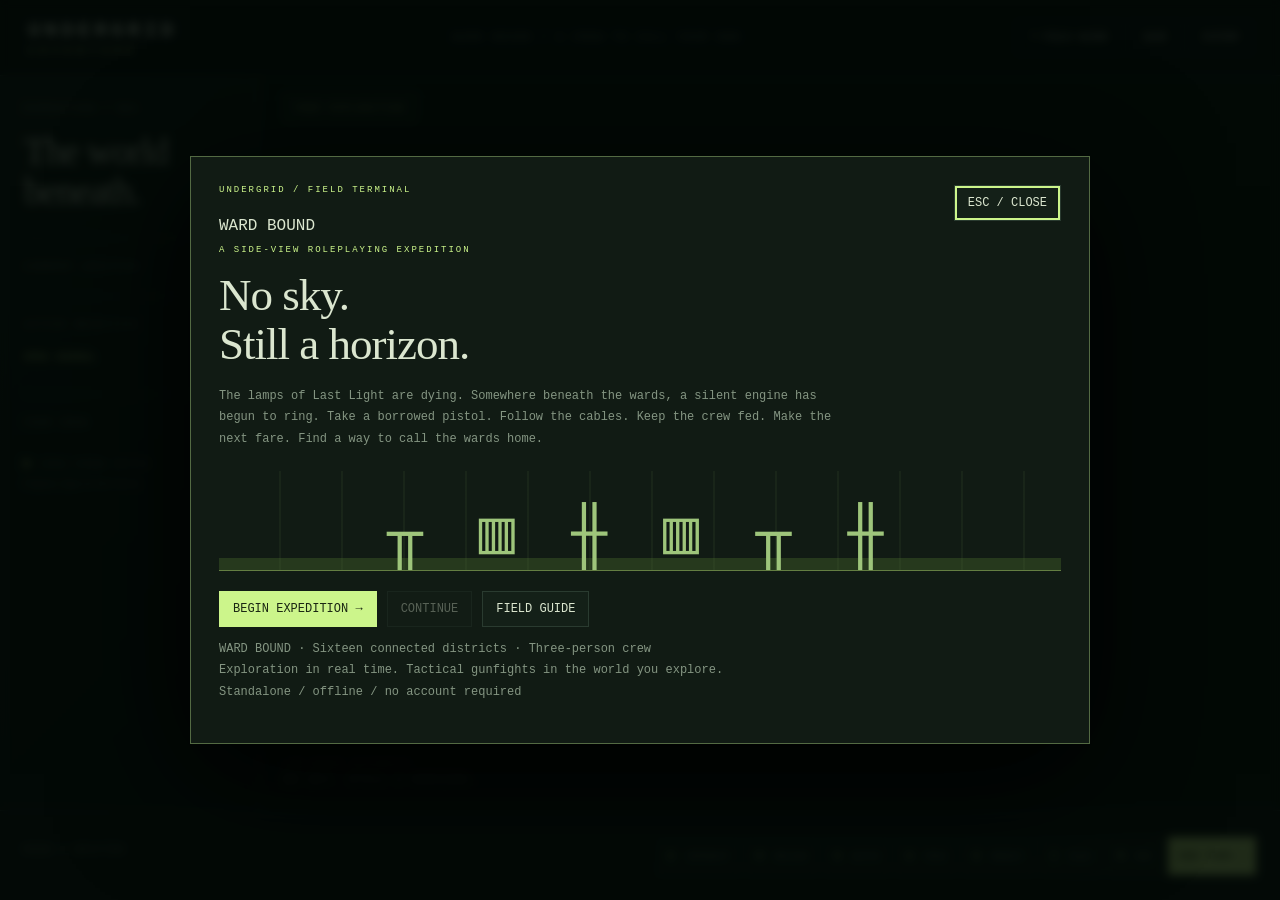
==== commit a99a0a7b: "Expand Undergrid Adventure with Ward Bound campaign and crew builds" ====
--- a/UNDERGRID_ADVENTURE.html
+++ b/UNDERGRID_ADVENTURE.html
@@ -1,10 +1,15 @@
 <!doctype html>
-<html lang="en"><head><meta charset="utf-8"><meta name="viewport" content="width=device-width,initial-scale=1,viewport-fit=cover"><meta name="theme-color" content="#080e0c"><title>Undergrid Adventure · The Hollow Signal</title><style>:root{color-scheme:dark;--bg:#080e0c;--panel:#101915;--line:#2a3b30;--ink:#dbe6cf;--dim:#849582;--lime:#ccf58b;--cyan:#8ed5cd;--amber:#e7af73;--red:#f28a75}*{box-sizing:border-box}body{margin:0;background:var(--bg);color:var(--ink);font:12px 'Courier New',monospace;height:100dvh;display:grid;grid-template-rows:76px minmax(0,1fr) 90px}button{font:inherit;color:inherit;cursor:pointer;border:1px solid var(--line);background:#142018;padding:10px 13px;transition:background .15s}button:hover{background:#2a3c28;border-color:var(--lime)}button:focus-visible,canvas:focus-visible{outline:2px solid var(--lime);outline-offset:-3px}button:disabled{opacity:.35;cursor:default}header{display:flex;align-items:center;justify-content:space-between;padding:0 28px;border-bottom:1px solid var(--line);gap:20px}.wordmark{font-size:21px;letter-spacing:4px;font-weight:bold}.wordmark span{display:block;font-size:9px;letter-spacing:7px;color:var(--lime);margin-top:4px}.chapter{font-size:10px;letter-spacing:2px;color:var(--dim)}.header-actions{display:flex;gap:7px}.header-actions button{background:transparent;font-size:10px}main{display:grid;grid-template-columns:260px minmax(0,1fr);min-height:0}aside{padding:27px 24px;overflow:auto;border-right:1px solid var(--line);position:relative;background:linear-gradient(135deg,#131e16,#0b130f)}.eyebrow{font-size:9px;letter-spacing:1.8px;color:var(--dim);line-height:1.5}h1{font-family:Georgia,serif;font-weight:normal;font-size:37px;line-height:1.1;letter-spacing:-1px;margin:15px 0 25px}h2{font-size:16px;font-weight:normal;margin:10px 0;color:var(--lime)}p{line-height:1.8;color:var(--dim);font-size:11px}.divider{height:1px;background:var(--line);margin:22px 0}.depth{font-size:10px;color:var(--cyan);margin-top:16px}.objective{color:var(--ink)}.text-button{padding:8px 0;border:0;background:none;width:100%;text-align:left;font-size:10px;color:var(--lime)}.text-button span{float:right}.crew-card{border:1px solid var(--line);padding:10px;margin-top:9px;cursor:pointer}.crew-card.active{border-color:#8ba564;background:#1d2a1a}.crew-card strong{font-size:11px}.crew-card small{color:var(--dim);float:right}.bar{height:3px;background:#303b30;margin:9px 0 5px}.bar i{display:block;height:100%;background:var(--lime)}.crew-stats{font-size:9px;color:var(--dim);display:flex;justify-content:space-between}.aside-bottom{color:var(--dim);font-size:8px;letter-spacing:1px;line-height:2.4;margin-top:24px}.aside-bottom small{letter-spacing:0}.status-dot{display:inline-block;width:5px;height:5px;background:var(--lime);margin-right:5px}#stage{position:relative;overflow:hidden;background:#050c09}canvas{display:block;width:100%;height:100%;touch-action:none}.scene-top{position:absolute;left:24px;right:24px;top:20px;display:flex;justify-content:space-between;font-size:9px;letter-spacing:1.5px;color:var(--dim);pointer-events:none}#mode{color:var(--lime);border:1px solid #526c3d;padding:7px 10px;background:#101a13d9}#coordinates{padding:8px}#sceneCaption{position:absolute;left:24px;bottom:25px;pointer-events:none;font-size:8px;letter-spacing:2px;color:#71836d}#sceneCaption b{display:block;margin-top:7px;color:#adbd9d;font-size:10px;font-weight:normal}#toast{position:absolute;left:50%;top:65px;transform:translateX(-50%);background:#15241aee;border:1px solid #6b8351;padding:13px 20px;text-align:center;max-width:90%;font-size:11px;opacity:0;pointer-events:none;transition:opacity .2s;line-height:1.6}#toast.on{opacity:1}#interact{position:absolute;bottom:65px;left:50%;transform:translateX(-50%);background:#0d1a12ed;padding:10px 18px;border:1px solid #769555;font-size:11px;color:var(--lime);display:none;pointer-events:none}#targetInfo{position:absolute;right:24px;bottom:25px;color:var(--amber);background:#0b140fed;padding:10px;white-space:pre-line;line-height:1.8;font-size:10px;pointer-events:none}#targetInfo:empty{display:none}footer{border-top:1px solid var(--line);display:flex;align-items:center;gap:20px;padding:12px 24px;background:#101812}.weapon-readout{min-width:190px;display:grid;gap:5px}.weapon-readout strong{font-size:12px;color:var(--lime);font-weight:normal}#ammo{font-size:10px;color:var(--dim)}.actions{display:flex;gap:5px;margin-left:auto;flex-wrap:wrap}.actions button{font-size:11px;padding:12px 10px;color:var(--lime)}.actions button span{font-size:9px;color:var(--dim);margin-left:5px}.actions .primary,.primary{background:var(--lime);color:#1a2613;border-color:var(--lime)}#shade{position:fixed;inset:0;background:#020805d9;z-index:20;display:flex;align-items:center;justify-content:center;padding:24px;backdrop-filter:blur(5px)}#shade[hidden]{display:none}#panel{max-width:900px;width:100%;max-height:90dvh;overflow:auto;background:#111b14;border:1px solid #536a43;padding:28px;box-shadow:0 30px 120px #000}#panel h1{font-size:45px;color:var(--ink);margin:16px 0}#panel h2{color:var(--ink)}#panel p{font-size:12px;max-width:640px}#panel .close{float:right}.tag{font-size:9px;color:var(--lime);letter-spacing:2px}.grid{display:grid;grid-template-columns:repeat(auto-fit,minmax(190px,1fr));gap:12px;margin-top:20px}.card{padding:17px;border:1px solid var(--line);background:#0d160f}.card h3{color:var(--lime);font-size:13px;font-weight:normal}.card p{font-size:11px!important}.card button{margin-top:8px}.muted{color:var(--dim)}.amber{color:var(--amber)}.row{display:flex;gap:10px;flex-wrap:wrap;margin-top:18px}#touch{display:none;position:absolute;bottom:8px;left:8px;right:8px;gap:5px;justify-content:center}#touch button{touch-action:none;padding:12px;background:#15241ddd;user-select:none}.map-layout{display:grid;grid-template-columns:repeat(3,1fr);gap:10px;margin:25px 0}.map-room{padding:20px 10px;border:1px solid #3d5140;position:relative}.map-room.current{border-color:var(--lime);color:var(--lime)}.map-room small{display:block;font-size:9px;color:var(--dim);margin-top:7px}.title-art{height:100px;border-bottom:1px solid #647e42;margin:20px 0;background:repeating-linear-gradient(90deg,transparent 0 60px,#4d673a22 60px 62px),linear-gradient(0deg,#26391d 0 12%,transparent 12% 100%);display:flex;align-items:end;justify-content:space-around;color:#9ec57b;letter-spacing:10px;font-size:60px;overflow:hidden}label{display:block;margin:10px 0}input[type=file]{max-width:100%}
+<html lang="en"><head><meta charset="utf-8"><meta name="viewport" content="width=device-width,initial-scale=1,viewport-fit=cover"><meta name="theme-color" content="#080e0c"><title>Undergrid Adventure · Ward Bound</title><style>:root{color-scheme:dark;--bg:#080e0c;--panel:#101915;--line:#2a3b30;--ink:#dbe6cf;--dim:#849582;--lime:#ccf58b;--cyan:#8ed5cd;--amber:#e7af73;--red:#f28a75}*{box-sizing:border-box}body{margin:0;background:var(--bg);color:var(--ink);font:12px 'Courier New',monospace;height:100dvh;display:grid;grid-template-rows:76px minmax(0,1fr) 90px}button{font:inherit;color:inherit;cursor:pointer;border:1px solid var(--line);background:#142018;padding:10px 13px;transition:background .15s}button:hover{background:#2a3c28;border-color:var(--lime)}button:focus-visible,canvas:focus-visible{outline:2px solid var(--lime);outline-offset:-3px}button:disabled{opacity:.35;cursor:default}header{display:flex;align-items:center;justify-content:space-between;padding:0 28px;border-bottom:1px solid var(--line);gap:20px}.wordmark{font-size:21px;letter-spacing:4px;font-weight:bold}.wordmark span{display:block;font-size:9px;letter-spacing:7px;color:var(--lime);margin-top:4px}.chapter{font-size:10px;letter-spacing:2px;color:var(--dim)}.header-actions{display:flex;gap:7px}.header-actions button{background:transparent;font-size:10px}main{display:grid;grid-template-columns:260px minmax(0,1fr);min-height:0}aside{padding:27px 24px;overflow:auto;border-right:1px solid var(--line);position:relative;background:linear-gradient(135deg,#131e16,#0b130f)}.eyebrow{font-size:9px;letter-spacing:1.8px;color:var(--dim);line-height:1.5}h1{font-family:Georgia,serif;font-weight:normal;font-size:37px;line-height:1.1;letter-spacing:-1px;margin:15px 0 25px}h2{font-size:16px;font-weight:normal;margin:10px 0;color:var(--lime)}p{line-height:1.8;color:var(--dim);font-size:11px}.divider{height:1px;background:var(--line);margin:22px 0}.depth{font-size:10px;color:var(--cyan);margin-top:16px}.objective{color:var(--ink)}.text-button{padding:8px 0;border:0;background:none;width:100%;text-align:left;font-size:10px;color:var(--lime)}.text-button span{float:right}.crew-card{border:1px solid var(--line);padding:10px;margin-top:9px;cursor:pointer}.crew-card.active{border-color:#8ba564;background:#1d2a1a}.crew-card strong{font-size:11px}.crew-card small{color:var(--dim);float:right}.bar{height:3px;background:#303b30;margin:9px 0 5px}.bar i{display:block;height:100%;background:var(--lime)}.crew-stats{font-size:9px;color:var(--dim);display:flex;justify-content:space-between}.aside-bottom{color:var(--dim);font-size:8px;letter-spacing:1px;line-height:2.4;margin-top:24px}.aside-bottom small{letter-spacing:0}.status-dot{display:inline-block;width:5px;height:5px;background:var(--lime);margin-right:5px}#stage{position:relative;overflow:hidden;background:#050c09}canvas{display:block;width:100%;height:100%;touch-action:none}.scene-top{position:absolute;left:24px;right:24px;top:20px;display:flex;justify-content:space-between;font-size:9px;letter-spacing:1.5px;color:var(--dim);pointer-events:none}#mode{color:var(--lime);border:1px solid #526c3d;padding:7px 10px;background:#101a13d9}#coordinates{padding:8px}#sceneCaption{position:absolute;left:24px;bottom:25px;pointer-events:none;font-size:8px;letter-spacing:2px;color:#71836d}#sceneCaption b{display:block;margin-top:7px;color:#adbd9d;font-size:10px;font-weight:normal}#toast{position:absolute;left:50%;top:65px;transform:translateX(-50%);background:#15241aee;border:1px solid #6b8351;padding:13px 20px;text-align:center;max-width:90%;font-size:11px;opacity:0;pointer-events:none;transition:opacity .2s;line-height:1.6}#toast.on{opacity:1}#interact{position:absolute;bottom:65px;left:50%;transform:translateX(-50%);background:#0d1a12ed;padding:10px 18px;border:1px solid #769555;font-size:11px;color:var(--lime);display:none;pointer-events:none}#targetInfo{position:absolute;right:24px;bottom:25px;color:var(--amber);background:#0b140fed;padding:10px;white-space:pre-line;line-height:1.8;font-size:10px;pointer-events:none}#targetInfo:empty{display:none}footer{border-top:1px solid var(--line);display:flex;align-items:center;gap:20px;padding:12px 24px;background:#101812}.weapon-readout{min-width:190px;display:grid;gap:5px}.weapon-readout strong{font-size:12px;color:var(--lime);font-weight:normal}#ammo{font-size:10px;color:var(--dim)}.actions{display:flex;gap:5px;margin-left:auto;flex-wrap:wrap}.actions button{font-size:11px;padding:12px 10px;color:var(--lime)}.actions button span{font-size:9px;color:var(--dim);margin-left:5px}.actions .primary,.primary{background:var(--lime);color:#1a2613;border-color:var(--lime)}#shade{position:fixed;inset:0;background:#020805d9;z-index:20;display:flex;align-items:center;justify-content:center;padding:24px;backdrop-filter:blur(5px)}#shade[hidden]{display:none}#panel{max-width:900px;width:100%;max-height:90dvh;overflow:auto;background:#111b14;border:1px solid #536a43;padding:28px;box-shadow:0 30px 120px #000}#panel h1{font-size:45px;color:var(--ink);margin:16px 0}#panel h2{color:var(--ink)}#panel p{font-size:12px;max-width:640px}#panel .close{float:right}.tag{font-size:9px;color:var(--lime);letter-spacing:2px}.grid{display:grid;grid-template-columns:repeat(auto-fit,minmax(190px,1fr));gap:12px;margin-top:20px}.card{padding:17px;border:1px solid var(--line);background:#0d160f}.card h3{color:var(--lime);font-size:13px;font-weight:normal}.card p{font-size:11px!important}.card button{margin-top:8px}.muted{color:var(--dim)}.amber{color:var(--amber)}.row{display:flex;gap:10px;flex-wrap:wrap;margin-top:18px}#touch{display:none;position:absolute;bottom:8px;left:8px;right:8px;gap:5px;justify-content:center}#touch button{touch-action:none;padding:12px;background:#15241ddd;user-select:none}.map-layout{display:grid;grid-template-columns:repeat(3,1fr);gap:10px;margin:25px 0}.map-room{padding:20px 10px;border:1px solid #3d5140;position:relative}.map-room.current{border-color:var(--lime);color:var(--lime)}.map-room small{display:block;font-size:9px;color:var(--dim);margin-top:7px}.title-art{height:100px;border-bottom:1px solid #647e42;margin:20px 0;background:repeating-linear-gradient(90deg,transparent 0 60px,#4d673a22 60px 62px),linear-gradient(0deg,#26391d 0 12%,transparent 12% 100%);display:flex;align-items:end;justify-content:space-around;color:#9ec57b;letter-spacing:10px;font-size:60px;overflow:hidden}label{display:block;margin:10px 0}input[type=file]{max-width:100%}
 @media(max-width:1100px){main{grid-template-columns:210px minmax(0,1fr)}aside{padding:20px 17px}h1{font-size:30px}.actions button span{display:none}.weapon-readout{min-width:160px}footer{padding:10px 15px}.chapter{display:none}}@media(pointer:coarse){#touch{display:flex}#sceneCaption{display:none}#interact{bottom:70px}}@media(max-width:700px){body{grid-template-rows:58px minmax(0,1fr) 105px}header{padding:0 12px;gap:8px}.wordmark{font-size:15px;letter-spacing:2px}.wordmark span{font-size:7px;letter-spacing:4px}.header-actions button{padding:8px}.header-actions span{display:none}main{grid-template-columns:1fr}aside{display:none}footer{padding:8px;gap:6px;align-items:start;flex-direction:column}.weapon-readout{display:flex;align-items:center;gap:12px;width:100%;font-size:9px}.weapon-readout .eyebrow{font-size:8px}.weapon-readout strong{font-size:10px}.actions{margin:0;gap:4px;width:100%}.actions button{flex:1;padding:12px 5px;font-size:10px}#panel{padding:20px}#panel h1{font-size:34px}.scene-top{left:12px;right:12px}#coordinates{display:none}.map-layout{grid-template-columns:repeat(2,1fr)}#sceneCaption{bottom:15px;font-size:7px}#toast{top:60px;width:90%}#targetInfo{right:12px;bottom:65px}}
+
+/* Persistent crew controls remain visible on narrow viewports. */
+#crewDock{position:absolute;z-index:8;top:64px;left:20px;display:flex;gap:6px;max-width:calc(100% - 40px);flex-wrap:wrap;pointer-events:auto}.quick-crew{display:grid;grid-template-columns:16px minmax(60px,1fr) 30px;gap:4px 8px;align-items:center;background:#111e16ed;border-color:#536841;min-width:145px;padding:9px 10px;text-align:left}.quick-crew.chosen{border-color:var(--lime);background:#24371bdd;box-shadow:inset 0 2px var(--lime)}.crew-index{font-size:10px;color:var(--dim);grid-row:1/3}.crew-label b{display:block;font-size:11px;max-width:130px;overflow:hidden;text-overflow:ellipsis}.crew-label small{display:block;margin-top:4px;color:var(--dim);font-size:9px}.ap-readout{font-size:26px;line-height:1;text-align:center;color:var(--lime);grid-row:1/3;grid-column:3}.ap-readout small{display:block;font-size:8px;letter-spacing:1px;margin-top:4px}.ap-pips{display:flex;gap:4px}.ap-pips i{height:4px;width:17px;background:#384732}.ap-pips i.lit{background:var(--lime)}.next-crew{font-size:10px;background:#13231bed}.next-crew small{font-size:8px}.quick-crew.fallen{opacity:.45}.complete{opacity:.65}input{background:#0c160f;border:1px solid var(--line);color:var(--ink);font:inherit;padding:9px;max-width:200px}#toast{top:154px}#panel h2{margin-top:22px}#panel .row button{align-self:center}
+@media(max-width:900px){#crewDock{left:12px;max-width:calc(100% - 24px)}.quick-crew{min-width:125px;grid-template-columns:12px 1fr 25px;gap:3px 5px;padding:7px}.crew-label b{font-size:10px}.ap-readout{font-size:23px}.next-crew{padding:7px}}
+@media(max-width:700px){#crewDock{top:56px;display:grid;grid-template-columns:repeat(3,minmax(0,1fr)) 42px;gap:4px;width:calc(100% - 24px);max-width:none}.quick-crew{min-width:0;grid-template-columns:minmax(0,1fr) 20px;padding:7px 5px;gap:4px}.crew-index{display:none}.crew-label b{font-size:9px;max-width:70px}.crew-label small{font-size:8px}.ap-readout{font-size:22px;grid-column:2}.ap-pips i{width:11px}.next-crew{font-size:9px;padding:4px}.next-crew small{font-size:7px}#toast{top:145px}#sceneCaption{display:none}#targetInfo{max-width:230px}.chapter{display:none}}
 </style></head>
-<body><header><div class="wordmark">UNDERGRID<span>ADVENTURE</span></div><div class="chapter">01 / THE HOLLOW SIGNAL</div><div class="header-actions"><button data-action="help">? <span>FIELD GUIDE</span></button><button data-action="save">SAVE</button><button data-action="system">SYSTEM</button></div></header>
+<body><header><div class="wordmark">UNDERGRID<span>ADVENTURE</span></div><div class="chapter">WARD BOUND / A CREW TO CALL YOUR OWN</div><div class="header-actions"><button data-action="help">? <span>FIELD GUIDE</span></button><button data-action="save">SAVE</button><button data-action="system">SYSTEM</button></div></header>
 <main><aside><div class="eyebrow">EXPEDITION / 001</div><h1>The world<br>beneath.</h1><div class="divider"></div><div class="eyebrow">CURRENT LOCATION</div><h2 id="location"></h2><p id="flavor"></p><div class="depth" id="depth"></div><div class="divider"></div><div class="eyebrow">ACTIVE OBJECTIVE</div><p id="objective" class="objective"></p><button class="text-button" data-action="journal">OPEN JOURNAL <span>↗</span></button><div class="divider"></div><div class="eyebrow">YOUR CREW</div><div id="crew"></div><div class="aside-bottom"><span class="status-dot"></span> LOCAL SIGNAL ACTIVE<br><small>Progress stays on this device.</small></div></aside>
-<section id="stage"><canvas id="view" aria-label="Side-view exploration and tactical battlefield" tabindex="0"></canvas><div class="scene-top"><span id="mode">FREE EXPLORATION</span><span id="coordinates"></span></div><div id="toast" role="status"></div><div id="targetInfo"></div><div id="interact"></div><div id="sceneCaption"><span>LOW WARDS AUTHORITY</span><b>NO SKY. STILL A HORIZON.</b></div><div id="touch"><button data-hold="a" aria-label="Move left">◀</button><button data-hold="d" aria-label="Move right">▶</button><button data-hold="w" aria-label="Climb up">↑</button><button data-hold="s" aria-label="Climb down">↓</button><button data-key=" " aria-label="Jump">JUMP</button><button data-action="interact">USE</button></div></section></main>
+<section id="stage"><div id="crewDock" aria-label="Quick crew selection"></div><canvas id="view" aria-label="Side-view exploration and tactical battlefield" tabindex="0"></canvas><div class="scene-top"><span id="mode">FREE EXPLORATION</span><span id="coordinates"></span></div><div id="toast" role="status"></div><div id="targetInfo"></div><div id="interact"></div><div id="sceneCaption"><span>LOW WARDS AUTHORITY</span><b>NO SKY. STILL A HORIZON.</b></div><div id="touch"><button data-hold="a" aria-label="Move left">◀</button><button data-hold="d" aria-label="Move right">▶</button><button data-hold="w" aria-label="Climb up">↑</button><button data-hold="s" aria-label="Climb down">↓</button><button data-key=" " aria-label="Jump">JUMP</button><button data-action="interact">USE</button></div></section></main>
 <footer><div class="weapon-readout"><span class="eyebrow" id="actorName">ROOK / DRIFTER</span><strong id="weaponName"></strong><span id="ammo"></span></div><div class="actions"><button data-action="interact">E <span>INTERACT</span></button><button data-action="reload">R <span>RELOAD</span></button><button data-action="overwatch">O <span>WATCH</span></button><button data-action="grenade">G <span>FRAG</span></button><button data-action="heal">H <span>MEDKIT</span></button><button data-action="inventory">I <span>PACK</span></button><button data-action="map">M <span>MAP</span></button><button data-action="end" class="primary" id="endTurn">END TURN →</button></div></footer>
 <div id="shade" hidden><section id="panel" role="dialog" aria-modal="true" aria-labelledby="panelTitle"></section></div><script>'use strict';
 // World coordinates are independent of viewport. Platforms are one-way floors;
@@ -60,6 +65,111 @@
 };
 UG.companions={vera:{name:'Vera',role:'Courier',weapon:'rifle',hp:66,armor:1,color:'#8ed5cd',desc:'A steady carbine and an eye for high ground. Her courier satchel adds 20 rounds on recruitment.'},orren:{name:'Orren',role:'Engineer',weapon:'shotgun',hp:85,armor:3,color:'#e7af73',desc:'A close-range anchor. Repairs the squad for 8 HP after each encounter.'}};
 UG.lore={};
+</script><script>/* Wardbound: authored districts, Undergrid arsenal and survival contracts. */
+Object.assign(UG.weapons,{
+ smg:{name:'Submachine gun',range:490,opt:250,damage:12,mag:18,ap:1,acc:78,pen:1,burst:2,desc:'Two rounds per burst. Mobile suppression, costly ammunition.'},
+ handcannon:{name:'Hand cannon',range:430,opt:180,damage:31,mag:5,ap:1,acc:72,pen:5,knock:24,desc:'Armor punch and knockback. Heavy recoil costs accuracy.'},
+ needle:{name:'Needle pistol',range:550,opt:320,damage:13,mag:8,ap:1,acc:89,pen:6,toxin:5,desc:'Deep penetration. Toxin deals 5 damage at the next activation.'},
+ laser:{name:'Laser rifle',range:1000,opt:600,damage:24,mag:8,ap:1,acc:93,pen:3,desc:'Long, accurate firing lanes. Low impact; no knockback.'},
+ arc:{name:'Arc gun',range:600,opt:350,damage:25,mag:5,ap:1,acc:83,pen:4,shock:true,desc:'Shock removes an extra action point next activation.'},
+ flame:{name:'Flame projector',range:320,opt:160,damage:25,mag:6,ap:1,acc:92,pen:1,burn:7,ignoreCover:true,desc:'Ignores low cover and ignites targets. Short range.'},
+ launcher:{name:'Grenade launcher',range:700,opt:430,damage:32,mag:3,ap:2,acc:77,pen:2,blast:105,desc:'Two AP. Explosive impact harms anyone nearby, including allies.'},
+ plasma:{name:'Plasma gun',range:800,opt:450,damage:44,mag:3,ap:2,acc:82,pen:6,blast:70,desc:'Heavy energy blast. Pierces armor; watch your crew’s spacing.'},
+ heavy:{name:'Heavy machine gun',range:950,opt:550,damage:36,mag:9,ap:2,acc:78,pen:4,suppress:true,desc:'Two AP. Every shot suppresses, even a hit.'},
+ chainblade:{name:'Chainblade',range:78,opt:60,damage:39,mag:0,ap:1,acc:94,pen:7,melee:true,desc:'No ammunition. Armor-ripping melee; close the distance first.'},
+ railgun:{name:'Dead-letter marksman',range:1200,opt:700,damage:34,mag:5,ap:1,acc:90,pen:4,desc:'A courier’s custom marksman rifle. Earned by settling old accounts.'}
+});
+UG.weapons.shotgun.knock=20;
+UG.armors={
+ leathers:{name:'Patchwork leathers',save:0,move:35,desc:'Light and forgiving. +35 move units per AP.'},
+ mesh:{name:'Ward mesh',save:3,move:0,desc:'+3 armor with no mobility penalty.'},
+ plate:{name:'Breach plate',save:7,move:-45,desc:'+7 armor; -45 move units per AP.'},
+ ceramic:{name:'Ceramic firecoat',save:4,move:-15,fire:true,desc:'+4 armor; immune to burn. -15 move units.'},
+ ghost:{name:'Courier ghostweave',save:2,move:20,evade:10,desc:'+2 armor, +10 evasion, +20 move units.'},
+ carapace:{name:'Blacksite carapace',save:9,move:-65,desc:'+9 armor; -65 move units. Rare armored anchor.'}
+};
+UG.gear={none:{name:'No gear',desc:'Travel light.'},targeter:{name:'Targeter',acc:8,desc:'+8 ranged accuracy.'},respirator:{name:'Respirator',toxin:true,desc:'Blocks toxin and chemical seep exposure.'},climbrig:{name:'Climbing rig',move:50,desc:'+50 units per move AP. Works on every ladder route.'},medrig:{name:'Field medic rig',heal:20,desc:'Medkits restore 20 extra HP.'},shockground:{name:'Grounding braid',shock:true,desc:'Immune to shock AP loss.'},salvager:{name:'Magnetic salvage rig',salvage:3,desc:'+3 salvage per cleared district. Each equipped rig contributes.'}};
+UG.mods={none:{name:'Factory parts',desc:'No modification.'},sighted:{name:'Optic rail',acc:7,desc:'+7 accuracy; -2 damage.',damage:-2},hot:{name:'Hot-load breech',damage:6,acc:-7,desc:'+6 damage; -7 accuracy.'},piercer:{name:'Penetrator feed',pen:3,damage:-2,desc:'+3 penetration; -2 damage.'}};
+UG.talents={aim:{name:'Steady hands',desc:'+3 ranged accuracy per rank.',max:4},power:{name:'Hard hitter',desc:'+2 weapon damage per rank.',max:4},runner:{name:'Tunnel legs',desc:'+20 move units per AP per rank.',max:4},medic:{name:'Street medicine',desc:'+8 medkit healing per rank.',max:4}};
+UG.dyes={'phosphor':'#ccf58b',cyan:'#8ed5cd',amber:'#e7af73',violet:'#b8b0e4',rose:'#efb0ac'};
+Object.assign(UG.enemyTypes,{
+ smuggler:{name:'Rust Jackal',hp:52,weapon:'smg',armor:2,role:'flanker',xp:32},
+ chemist:{name:'Sump needlehand',hp:48,weapon:'needle',armor:1,role:'marksman',xp:36},
+ burner:{name:'Ashline torch',hp:64,weapon:'flame',armor:3,role:'flanker',xp:42},
+ shocker:{name:'Relay enforcer',hp:66,weapon:'arc',armor:4,role:'marksman',xp:45},
+ gunner:{name:'Belt-fed bruiser',hp:88,weapon:'heavy',armor:5,role:'marksman',xp:55},
+ medic:{name:'Jackal stitcher',hp:50,weapon:'pistol',armor:2,role:'medic',xp:40},
+ bomber:{name:'Demolition runner',hp:40,weapon:'handcannon',armor:0,role:'bomber',xp:35},
+ drone:{name:'Survey drone',hp:38,weapon:'laser',armor:3,role:'marksman',xp:35},
+ cutter:{name:'Chainblade collector',hp:80,weapon:'chainblade',armor:5,role:'rush',xp:50},
+ jackal:{name:'Rusk / the toll collector',hp:165,weapon:'handcannon',armor:7,role:'boss',xp:130},
+ warden:{name:'Contractor Nine',hp:210,weapon:'plasma',armor:8,role:'boss',xp:175}
+});
+UG.gates={power:'Restore Last Light’s power. Bring a live fuse to Mara.',rig:'A powered climbing rig is required. Search the Sump.',signal:'Mara must decode the signal before this bulkhead opens.',railPass:'Repair the freight locomotive. See Switch at Rustmarket.',sluice:'Deliver filter membranes to the clinic, then open the sluice.',liftPower:'Recover a power coupler and repair the counterweight lift.',blackkey:'Settle Vera’s courier ledger at the contract board for an access key.',convoy:'Escort the freight train before entering the outer sidings.'};
+// Each layout is authored separately. Geometry arrays are [x,y,width].
+function district(id,name,subtitle,depth,color,theme,geometry,ladderData,objects,foes,coverData,barrelData){
+ UG.rooms[id]={name,subtitle,depth,color,theme,w:1900,h:1000,platforms:geometry.map((p,i)=>platform(i?'deck'+i:'floor',...p)),ladders:ladderData.map(l=>ladder(...l)),objects,enemies:foes.map(e=>enemy(...e)),covers:coverData.map((p,i)=>({id:id+'-c'+i,x:p[0],y:p[1],hp:45})),barrels:barrelData.map((p,i)=>({id:id+'-b'+i,x:p[0],y:p[1]}))};
+}
+const door=(id,x,y,name,to,sx=100,sy=880,gate)=>obj(id,'door',x,y,name,{to,sx,sy,gate});
+const loot=(id,x,y,name,extra)=>obj(id,'loot',x,y,name,extra);
+const lore=(id,x,y,name,text)=>obj(id,'lore',x,y,name,{text});
+UG.rooms.hearth.objects.push(door('market-road',190,660,'Rustmarket / freight concourse','market',100,880,'power'),obj('wardboard','contracts',720,880,'Last Light / work board'));
+UG.rooms.bell.objects.push(door('dead-rail',1470,660,'The Dead Rail','deadrail',120,880,'signal'));
+UG.rooms.archive.objects.find(o=>o.id==='archive-lore').text='A stack of passenger manifests with every destination scratched out. The tickets are still being issued. Someone on the other end keeps collecting the fares.';
+UG.rooms.archive.objects.find(o=>o.id==='cipher').text='Freight routing codes hidden inside a maintenance hymn. Vera recognizes the courier stamp. She refuses to say whose it is.';
+UG.rooms.sump.objects.find(o=>o.id==='sump-lore').text='PUMP SHIFT 88: Paid two days late. Filter order cancelled. If the water goes black again, tell the office it was black when we got here.';
+district('market','Rustmarket','Debts, diesel and second chances. Nothing here is free.',221,'#d3c38b','settlement',
+ [[0,880,1900],[80,660,700],[1050,660,750],[450,440,1000]],[[240,660,880],[1230,660,880],[650,440,660],[1180,440,660]],
+ [door('home',70,880,'Last Light','hearth',190,660),obj('switch','contracts',560,880,'Switch / freight dispatcher'),obj('bench','workbench',760,660,'Tinker’s bench'),obj('supply','shop',380,660,'Ivo’s wholesale counter'),obj('bunks','rest',220,880,'Crew bunks'),obj('market-tram','tram',1340,880,'Freight concourse'),door('yard',1800,880,'Switchyard Nine','yard'),door('clinic',1720,660,'The Blackwater Gardens','garden'),door('lift',1420,440,'Counterweight station','skyhooks',120,880,'liftPower'),lore('market-note',820,440,'Missing shift','A photograph pinned beneath a debt notice. Orren checks the face and turns the notice around. “Not this time,” he says.')],[],[[950,880]],[]);
+district('yard','Switchyard Nine','A locomotive waits on blocks. The Jackals charge rent for its shadow.',248,'#bdbb85','rail',
+ [[0,880,1900],[140,680,530],[850,680,950],[440,470,830],[1180,250,620]],[[280,680,880],[1020,680,880],[580,470,680],[1230,470,680],[1250,250,470]],
+ [door('market',70,880,'Rustmarket','market',1740,880),loot('axle',1560,250,'Freight axle assembly',{item:'axle',scrap:5}),obj('locomotive','vehicle',1600,880,'Locomotive 09 / service hatch'),door('slag',1760,680,'Ashline / slag terraces','slag',100,880),door('works',1800,250,'The Rivet Foundry','foundry',100,880),loot('toolbox',450,680,'Track crew tool chest',{gear:'climbrig',scrap:8}),lore('yard-ticket',740,470,'An unpaid fare','A child’s drawing in the locomotive cab: three people and a dog, all wearing respirators. On the back, a destination nobody at the yard admits to knowing.')],
+ [['y1','smuggler',1000,880],['y2','medic',1450,880],['y3','sentry',1430,680]],[[710,880],[1280,880],[1250,680]],[[1180,880],[1500,680]]);
+district('slag','Ashline Terraces','Orange light. Black snow. A toll at every ladder.',338,'#e9a775','fire',
+ [[0,880,1900],[90,690,750],[1090,690,710],[380,470,610],[1120,470,660],[700,250,700]],[[250,690,880],[1250,690,880],[600,470,690],[1260,470,690],[860,250,470],[1200,250,470]],
+ [door('yard',65,880,'Switchyard Nine','yard',1770,680),loot('diesel',1540,470,'Sealed diesel canister',{item:'diesel',scrap:5}),loot('torch-case',500,470,'Ashline flame-projector case',{weapon:'flame',armorKey:'ceramic',ammo:24}),obj('rusk-cache','salvage',1610,880,'Rusk’s toll safe'),door('docks',1800,880,'The Cinder Docks','docks',120,880,'sluice'),lore('slag-scar',1000,250,'Twenty-seven names','Someone has scratched twenty-seven names into a pipe. The newest name has been crossed out. There is wet paint on Rusk’s glove.')],
+ [['sl1','burner',1100,880],['sl2','bomber',1450,880],['sl3','jackal',1600,690],['sl4','smuggler',1300,470]],[[760,880],[1320,880],[1430,690]],[[1000,880],[1200,880],[1510,690]]);
+district('foundry','The Rivet Foundry','The machines stopped. The payroll kept going.',290,'#cca98b','works',
+ [[0,880,1900],[80,650,590],[820,650,1000],[420,420,650],[1170,420,650],[850,210,620]],[[260,650,880],[1020,650,880],[560,420,650],[1310,420,650],[980,210,420],[1250,210,420]],
+ [door('yard',70,880,'Switchyard Nine','yard',1740,250),loot('drive',1500,650,'Locomotive drive regulator',{item:'drive',scrap:6}),loot('coupler',1280,210,'Counterweight power coupler',{item:'coupler'}),loot('foundry-armor',600,420,'Breach-worker locker',{armorKey:'plate',weapon:'heavy',ammo:27}),obj('apprentice','rescue',1620,420,'Nix / Orren’s former apprentice'),door('blacksite',1830,880,'Blacksite Delta freight lock','blacksite',100,880,'blackkey')],
+ [['fo1','gunner',1000,880],['fo2','shocker',1450,650],['fo3','cutter',1600,880]],[[720,880],[1260,650],[1410,880]],[[1230,880],[1430,650]]);
+district('garden','Blackwater Gardens','Mushrooms for supper. Chemicals for breakfast.',312,'#88c9a1','water',
+ [[0,880,1900],[120,670,650],[970,670,830],[460,450,1000],[100,240,610]],[[250,670,880],[1100,670,880],[620,450,670],[1220,450,670],[580,240,450]],
+ [door('market',65,880,'Rustmarket','market',1680,660),loot('membrane',540,240,'Unopened filter membranes',{item:'membrane',gear:'respirator'}),loot('needle-case',1360,450,'Chemical survey kit',{weapon:'needle',scrap:6}),obj('chemical-seep','chemical',810,880,'Chemical seep / respirator advised'),door('dock',1760,670,'Drainage sluice / Cinder Docks','docks',100,880,'sluice'),lore('garden-book',500,670,'A cook’s ledger','One column for mouths fed. One for debts. For the last three weeks, someone has been paying the difference with stolen ammunition.')],
+ [['g1','chemist',1080,880],['g2','hound',1390,880],['g3','chemist',1430,670]],[[700,880],[1250,880],[1330,670]],[[1160,880]]);
+district('docks','Cinder Docks','A market on chains above an ocean nobody has measured.',392,'#8ecbd0','water',
+ [[0,880,1900],[80,660,550],[790,660,1040],[420,440,690],[1300,440,510],[900,230,640]],[[250,660,880],[1000,660,880],[570,440,660],[1430,440,660],[1000,230,440],[1420,230,440]],
+ [door('garden',60,880,'Blackwater Gardens','garden',1750,670),door('slag',170,660,'Ashline pipe road','slag',1760,880),loot('cargo',1510,230,'Stolen clinic shipment',{item:'clinicCargo',meds:2}),loot('dock-armory',1550,440,'Smuggler weapons crate',{weapon:'launcher',gear:'salvager',scrap:8}),obj('dock-tram','tram',450,880,'Dock cargo rail'),lore('dock-rope',1020,440,'The empty cradle','A cable cradle descends into black water. Every morning it returns with fresh bootprints. Tonight there are two sets.')],
+ [['d1','smuggler',950,880],['d2','medic',1350,880],['d3','bomber',1500,660],['d4','sentry',1470,440]],[[720,880],[1190,880],[1340,660]],[[1080,880],[1300,880],[1400,660]]);
+district('deadrail','The Dead Rail','Old fares. Older grudges. Vera knows the way.',365,'#b7b0da','rail',
+ [[0,880,1900],[160,680,680],[1050,680,740],[470,450,870],[980,240,730]],[[300,680,880],[1190,680,880],[650,450,680],[1210,450,680],[1180,240,450]],
+ [door('bell',65,880,'Bell Engine service road','bell',1480,660),loot('ledger',1500,240,'Vera’s courier ledger',{item:'ledger'}),loot('courier-kit',650,450,'A courier’s spare skin',{armorKey:'ghost',gear:'targeter',scrap:6}),door('yard',1790,880,'Freight cut / Switchyard Nine','yard',1650,880,'railPass'),lore('dead-ticket',500,680,'An unsent apology','“Vera: I didn’t sell you out. I sold the route. I thought you’d already left.” The envelope contains enough credits for one ticket. No name.')],
+ [['dr1','smuggler',950,880],['dr2','sentry',1300,680],['dr3','drone',1460,450]],[[700,880],[1150,680]],[[1120,880],[1260,680]]);
+district('skyhooks','The Skyhook Stack','A city suspended on counterweights and bad promises.',125,'#d0d3a2','lift',
+ [[0,880,1900],[90,680,470],[780,680,1030],[350,470,650],[1160,470,640],[660,250,850]],[[230,680,880],[980,680,880],[480,470,680],[1320,470,680],[830,250,470],[1360,250,470]],
+ [door('market',65,880,'Rustmarket counterweight lift','market',1370,440),loot('wages',1400,250,'Missing lift-workers’ wages',{item:'wages',credits:30}),loot('sky-armory',1460,470,'Union watch locker',{weapon:'laser',gear:'shockground',armorKey:'mesh'}),obj('sky-tram','tram',400,880,'Upper freight rail'),lore('sky-note',500,470,'A little garden','A tomato plant growing from a helmet. Someone has rigged a rifle targeter to turn its light toward the leaves. In a place like this, that is a serious commitment.')],
+ [['sk1','drone',980,880],['sk2','shocker',1400,680],['sk3','gunner',1310,470]],[[720,880],[1230,680],[1260,470]],[[1120,880],[1400,680]]);
+district('blacksite','Blacksite Delta','No insignia. No receipts. The armory is still warm.',440,'#92bfcd','archive',
+ [[0,880,1900],[100,650,620],[940,650,850],[420,430,740],[1230,430,570],[900,220,700]],[[270,650,880],[1110,650,880],[590,430,650],[1370,430,650],[1020,220,430],[1380,220,430]],
+ [door('foundry',65,880,'Foundry freight lock','foundry',1760,880),loot('blackcase',1490,220,'Unregistered weapons cache',{weapon:'plasma',armorKey:'carapace',item:'blackcase',scrap:10}),loot('delta-gear',1500,430,'Contingency locker',{weapon:'arc',gear:'medrig',meds:3}),lore('delta-note',550,430,'Transfer order','Three signatures. All the same handwriting. Orren folds the paper, puts it back, and tells you there are better things to steal.')],
+ [['bs1','warden',1380,880],['bs2','drone',1510,650],['bs3','shocker',1180,430],['bs4','medic',1030,880]],[[760,880],[1200,880],[1380,650]],[[1050,880],[1250,880],[1400,650]]);
+district('convoy','The Rolling Mile','One train. One payroll. Everybody wants a piece.',273,'#d4bc8e','convoy',
+ [[0,880,1900],[80,680,600],[900,680,920],[450,460,850]],[[250,680,880],[1080,680,880],[610,460,680],[1220,460,680]],
+ [obj('cab','vehicle',1700,880,'Locomotive cab / finish the run'),loot('convoy-kit',560,460,'Escort emergency locker',{meds:3,ammo:36,grenades:2}),obj('convoy-exit','convoyExit',100,880,'Brake van / abandon run')],
+ [['cv1','bomber',980,880],['cv2','smuggler',1290,880],['cv3','gunner',1530,680]],[[730,880],[1170,880],[1350,680]],[[1090,880],[1310,880],[1440,680]]);
+UG.contracts={
+ freight:{name:'A living on the rails',from:'Switch / Freight Union',text:'The locomotive needs an axle, diesel and a drive regulator. Salvage the yard, Ashline and Rivet Foundry. A working train means paid work for all of us.',needs:['axle','diesel','drive'],reward:{credits:110,scrap:12,flag:'railPass',weapon:'smg'},result:'Locomotive 09 runs again. You have a freight charter. The escort contract is now available.'},
+ water:{name:'What we drink',from:'Clinic / Last Light',text:'Recover unopened filter membranes above the Blackwater Gardens. The clinic will open the dock sluice in exchange.',needs:['membrane'],reward:{credits:65,scrap:6,flag:'sluice',gear:'respirator'},result:'The taps run clear. The clinic gives you the Cinder Docks sluice code.'},
+ lift:{name:'The weight of wages',from:'Lift-workers’ union',text:'A power coupler from the Foundry will restart the counterweight lift. The Skyhook Stack has been cut off for weeks.',needs:['coupler'],reward:{credits:70,scrap:8,flag:'liftPower',gear:'climbrig'},result:'The counterweights move. A new district hangs above Rustmarket.'},
+ ledger:{companion:'vera',name:'Old routes, old wounds',from:'Vera / courier debt',text:'Someone at the Dead Rail kept a ledger of sold routes. Find it. Bring Vera if you want to hear her side.',needs:['ledger'],choices:[{id:'burn',name:'Burn the ledger / protect the couriers',text:'Vera holds the flame without shaking. “Now we owe them nothing.”',bond:2,rep:2,reward:{credits:35,weapon:'railgun',flag:'blackkey'}},{id:'sell',name:'Sell it to the broker / take the money',text:'The broker counts the money twice. Vera says nothing for the rest of the trip.',bond:-1,rep:-2,reward:{credits:160,weapon:'railgun',flag:'blackkey'}}],reward:{scrap:8},result:'An old freight access key falls out of the binding. Blacksite Delta is reachable through the Foundry.'},
+ apprentice:{companion:'orren',name:'The kid who stayed',from:'Orren / Rivet Foundry',text:'Nix stayed behind to keep the foundry pumps alive. Get them out. Orren swears he does not care. He checks every doorway.',needs:['nix'],choices:[{id:'clinic',name:'Send Nix to the clinic / bring the medicine',text:'Nix gets a clean bunk. Orren sits beside it until morning.',bond:2,rep:2,reward:{meds:4,gear:'medrig'}},{id:'crew',name:'Give Nix a workshop / take the tools',text:'Nix opens a bench at Rustmarket. Orren leaves his old wrench on it.',bond:1,rep:1,reward:{scrap:22,weapon:'handcannon'}}],reward:{credits:55},result:'Nix made it back. For once, a debt is paid in something other than blood.'},
+ cargo:{name:'Medicine before bullets',from:'Clinic / Cinder Docks',text:'The Jackals lifted a clinic shipment. Retrieve it from the crane deck above Cinder Docks.',needs:['clinicCargo'],reward:{credits:85,meds:3,gear:'medrig'},result:'The clinic puts your crew’s name on the wall. Not as patients, this time.'},
+ wages:{name:'Payday at gunpoint',from:'Skyhook lift-workers',text:'The missing wages are in an enforcer’s lockbox at the top of the Stack. Return them before the workers start taking the lift apart.',needs:['wages'],reward:{credits:110,scrap:10,armorKey:'ghost'},result:'Someone buys a round. Someone starts singing. For an evening, the Stack feels like a home.'},
+ toll:{name:'No more tolls',from:'Ashline tenants',text:'Rusk has been taxing the ladders. Clear the Ashline Terraces and let the shift workers move freely.',clear:'slag',reward:{credits:100,scrap:12,weapon:'handcannon'},result:'The toll notices come down. Rusk’s old safe is yours to crack.'},
+ escort:{name:'The Rolling Mile',from:'Switch / Freight Union',text:'Repair the locomotive, board at Switchyard Nine, and bring the freight through an ambush. The first job is never the easy one.',needs:['convoyReceipt'],requires:'railPass',reward:{credits:150,scrap:15,flag:'convoy',weapon:'launcher'},result:'The train arrives with its cargo intact. Switch calls you reliable. In the wards, that is almost a title.'},
+ cache:{name:'No receipts',from:'Anonymous / Blacksite Delta',text:'A caller wants the serial plates from an unregistered weapons cache. You keep the weapons. Do not ask who signed the order.',needs:['blackcase'],requires:'blackkey',reward:{credits:180,scrap:18,armorKey:'carapace'},result:'The caller pays without speaking. Later, your contract record is missing. The credits are real.'}
+};
+UG.roomConnections=()=>Object.entries(UG.rooms).flatMap(([id,r])=>r.objects.filter(o=>o.type==='door').map(o=>({from:id,to:o.to,gate:o.gate})));
 </script><script>/* The Hollow Signal — exploration, tactical encounters and presentation.
    All persistent world mutations live in S. Runtime paths/FX never enter saves. */
 (() => {
@@ -71,17 +181,18 @@
 const actors=()=>S.party;
 const selected=()=>actors()[active]||actors()[0];
 const alive=()=>actors().filter(a=>a.hp>0);
-const weapon=a=>UG.weapons[a.weapon];
+const weapon=a=>combatWeapon(a);
 const world=()=>S.world[S.room];
 const enemies=()=>room().enemies.map(e=>({...UG.enemyTypes[e.type],...e,...world().enemies[e.id],enemy:true,maxhp:UG.enemyTypes[e.type].hp})).filter(e=>e.hp>0);
 const covers=()=>room().covers.filter(c=>(world().covers[c.id]??c.hp)>0);
 const barrels=()=>room().barrels.filter(b=>!world().opened[b.id]);
 function fresh(){const worlds={};for(const [id,r] of Object.entries(UG.rooms))worlds[id]={enemies:Object.fromEntries(r.enemies.map(e=>[e.id,{hp:UG.enemyTypes[e.type].hp,x:e.x,y:e.y}])),opened:{},covers:{}};
-return {version:2,room:'hearth',party:[{id:'rook',name:'Rook',role:'Drifter',x:290,y:880,hp:90,maxhp:90,weapon:'pistol',mag:8,armor:1,color:'#ccf58b',dir:1,vy:0}],world:worlds,visited:['hearth'],items:{},weapons:['pistol'],ammo:64,meds:4,grenades:3,credits:35,xp:0,level:1,kills:0,flags:{},journal:[],checkpoint:'hearth',ending:false};}
+return upgrade({version:2,room:'hearth',party:[{id:'rook',name:'Rook',role:'Drifter',x:290,y:880,hp:90,maxhp:90,weapon:'pistol',mag:8,armor:1,color:'#ccf58b',dir:1,vy:0}],world:worlds,visited:['hearth'],items:{},weapons:['pistol'],ammo:64,meds:4,grenades:3,credits:35,xp:0,level:1,kills:0,flags:{},journal:[],checkpoint:'hearth',ending:false});}
 function notify(text){$('#toast').textContent=text;$('#toast').classList.add('on');toastTime=5;}
 function log(text){S.journal.unshift(text);S.journal=S.journal.slice(0,40);}
 function save(quiet=false){if(!S)return false;if(battle){if(!quiet)notify('Finish or retreat from the encounter before saving.');return false;}try{localStorage.setItem(KEY,JSON.stringify(S));if(!quiet)notify('Expedition saved.');return true;}catch{if(!quiet)notify('Local storage unavailable. Export a backup in SYSTEM.');return false;}}
 function validate(d){
+ d=upgrade(d);
  if(!d||d.version!==2||!Object.hasOwn(UG.rooms,d.room)||!Array.isArray(d.party)||d.party.length<1||d.party.length>3)throw Error('Not a Hollow Signal v2 save.');
  const finite=n=>typeof n==='number'&&Number.isFinite(n);
  for(const k of ['ammo','meds','grenades','credits','xp','level','kills'])if(!finite(d[k])||d[k]<0||d[k]>1e7)throw Error('Invalid resources.');
@@ -90,43 +201,45 @@
  const ids=new Set();for(const a of d.party){if(!a||!['rook','vera','orren'].includes(a.id)||ids.has(a.id)||!Object.hasOwn(UG.weapons,a.weapon)||!finite(a.hp)||!finite(a.maxhp)||a.maxhp<1||a.maxhp>10000||!finite(a.x)||!finite(a.y)||a.x<0||a.x>UG.rooms[d.room].w||a.y<0||a.y>1000||!finite(a.mag)||a.mag<0||a.mag>weapon(a).mag||!finite(a.armor))throw Error('Invalid crew.');ids.add(a.id);a.hp=clamp(a.hp,0,a.maxhp);a.vy=0;a.name=a.id==='rook'?'Rook':UG.companions[a.id].name;a.role=a.id==='rook'?'Drifter':UG.companions[a.id].role;a.color=a.id==='rook'?'#ccf58b':UG.companions[a.id].color;}
  if(!ids.has('rook')||!d.party.some(a=>a.hp>0))throw Error('Missing living crew.');
  for(const [id,r] of Object.entries(UG.rooms)){const w=d.world?.[id];if(!w||!w.enemies||!w.opened||!w.covers)throw Error('Incomplete world.');for(const e of r.enemies){let q=w.enemies[e.id];if(!q||!finite(q.hp)||q.hp<0||q.hp>UG.enemyTypes[e.type].hp||!finite(q.x)||!finite(q.y)||q.x<0||q.x>r.w||q.y<0||q.y>1000)throw Error('Invalid hostile data.');}}
- return d;
+ validateExpansion(d);return d;
 }
 function restore(){try{return validate(JSON.parse(localStorage.getItem(KEY)));}catch{return null;}}
 function close(){modal=false;$('#shade').hidden=true;keys={};cv.focus();}
 function panel(title,body){modal=true;keys={};$('#shade').hidden=false;$('#panel').innerHTML=`<button class="close" data-action="close">ESC / CLOSE</button><div class="tag">UNDERGRID / FIELD TERMINAL</div><h2 id="panelTitle">${title}</h2>${body}`;$('#panel').querySelector('button').focus();}
 const escape=s=>String(s).replace(/[&<>"']/g,c=>({'&':'&amp;','<':'&lt;','>':'&gt;','"':'&quot;',"'":'&#39;'}[c]));
-function title(){const has=!!restore();panel('THE HOLLOW SIGNAL',`<div class="tag">A SIDE-VIEW ROLEPLAYING EXPEDITION</div><h1>No sky.<br>Still a horizon.</h1><p>The lamps of Last Light are dying. Somewhere beneath the wards, a silent engine has begun to ring. Take a borrowed pistol. Follow the cables. Find out who is calling.</p><div class="title-art" aria-hidden="true">╥ ▥ ╫ ▥ ╥ ╫</div><div class="row"><button class="primary" data-action="${has?'restart':'new'}">BEGIN EXPEDITION →</button><button data-action="continue" ${has?'':'disabled'}>CONTINUE</button><button data-action="help">FIELD GUIDE</button></div><p>CHAPTER 01 · Six connected districts · Three-person crew<br>Exploration in real time. Tactical gunfights in the world you explore.<br>Standalone / offline / no account required</p>`);}
+function title(){const has=!!restore();panel('WARD BOUND',`<div class="tag">A SIDE-VIEW ROLEPLAYING EXPEDITION</div><h1>No sky.<br>Still a horizon.</h1><p>The lamps of Last Light are dying. Somewhere beneath the wards, a silent engine has begun to ring. Take a borrowed pistol. Follow the cables. Keep the crew fed. Make the next fare. Find a way to call the wards home.</p><div class="title-art" aria-hidden="true">╥ ▥ ╫ ▥ ╥ ╫</div><div class="row"><button class="primary" data-action="${has?'restart':'new'}">BEGIN EXPEDITION →</button><button data-action="continue" ${has?'':'disabled'}>CONTINUE</button><button data-action="help">FIELD GUIDE</button></div><p>WARD BOUND · Sixteen connected districts · Three-person crew<br>Exploration in real time. Tactical gunfights in the world you explore.<br>Standalone / offline / no account required</p>`);}
 function start(load=false){S=load?restore():fresh();if(!S)return;active=0;battle=null;paths.clear();fx=[];close();cam.x=0;cam.y=300;notify(load?'EXPEDITION RESUMED // '+room().name:'LAST LIGHT // Speak to Mara beside the lamp. E to interact.');hud();save(true);}
-function objective(){if(S.ending)return 'Signal answered. Return to Last Light, or search the remaining districts.';if(!S.flags.quest)return 'Speak to Mara in Last Light. The old relay has started ringing.';if(!S.items.fuse)return 'Find a live fuse high in the Cableworks. Reach the upper catwalks by ladder.';if(!S.flags.power)return 'Bring the live fuse back to Mara in Last Light.';if(!S.items.rig)return 'Find the climbing rig in the Drowned Sump. Access is above Last Light.';if(!S.items.heart)return 'Recover the condenser heart from the Furnace Mile.';if(!S.items.cipher)return 'Use the rig to enter the upper Cableworks archive. Recover the signal cipher.';if(!S.flags.signal)return 'Return to Mara with the heart and cipher. Prepare for the Bell Engine.';return 'Reach the Bell Engine through the Furnace Mile. Defeat its keeper and answer the signal.';}
-function hud(){if(!S)return;let a=selected(),w=weapon(a);$('#location').textContent=room().name;$('#flavor').textContent=room().subtitle;$('#depth').textContent=`▼ ${room().depth} M BELOW / ${S.visited.length} DISTRICTS FOUND`;$('#objective').textContent=objective();$('#mode').textContent=battle?(battle.phase==='enemy'?'HOSTILE ACTIVATION':`TACTICAL / ROUND ${battle.round} · ${a.ap||0} AP`):'FREE EXPLORATION';$('#coordinates').textContent=`${S.room.toUpperCase()} / ${Math.round(a.x)} : ${Math.round(a.y)}`;$('#crew').innerHTML=actors().map((p,i)=>`<div class="crew-card ${active===i?'active':''}" role="button" tabindex="0" data-select="${i}"><strong>${p.name.toUpperCase()}</strong><small>${p.role}</small><div class="bar"><i style="width:${clamp(p.hp/p.maxhp*100,0,100)}%"></i></div><div class="crew-stats"><span>${Math.ceil(p.hp)}/${p.maxhp} HP</span><span>${battle?(p.ap||0)+' AP':'LV '+S.level}</span></div></div>`).join('');$('#actorName').textContent=`${a.name.toUpperCase()} / LV ${S.level} · ¢${S.credits}`;$('#weaponName').textContent=w.name.toUpperCase();$('#ammo').textContent=`${a.mag}/${w.mag} · ${S.ammo} SPARE`;$('#endTurn').disabled=!battle||battle.phase!=='player';
+function openingObjective(){if(S.ending)return 'Freight charter secured. There is paid work at the Rustmarket boards.';if(!S.flags.quest)return 'Speak to Mara in Last Light. The old relay has started ringing.';if(!S.items.fuse)return 'Find a live fuse high in the Cableworks. Reach the upper catwalks by ladder.';if(!S.flags.power)return 'Bring the live fuse back to Mara in Last Light.';if(!S.items.rig)return 'Find the climbing rig in the Drowned Sump. Access is above Last Light.';if(!S.items.heart)return 'Recover the condenser heart from the Furnace Mile.';if(!S.items.cipher)return 'Use the rig to enter the upper Cableworks archive. Recover the signal cipher.';if(!S.flags.signal)return 'Return to Mara with the heart and cipher. Prepare for the Bell Engine.';return 'Reach the Bell Engine through the Furnace Mile. Defeat its keeper and answer the signal.';}
+function hud(){if(!S)return;let a=selected(),w=weapon(a);$('#location').textContent=room().name;$('#flavor').textContent=room().subtitle;$('#depth').textContent=`▼ ${room().depth} M BELOW / ${S.visited.length}/${Object.keys(UG.rooms).length} DISTRICTS`;$('#objective').textContent=objective();$('#mode').textContent=battle?(battle.phase==='enemy'?'HOSTILE ACTIVATION':`TACTICAL / ROUND ${battle.round} · ${a.ap||0} AP`):'FREE EXPLORATION';$('#coordinates').textContent=`${S.room.toUpperCase()} / ${Math.round(a.x)} : ${Math.round(a.y)}`;$('#crew').innerHTML=actors().map((p,i)=>`<div class="crew-card ${active===i?'active':''}" role="button" tabindex="0" data-select="${i}"><strong>${escape((p.callsign||p.name).toUpperCase())}</strong><small>${p.role}</small><div class="bar"><i style="width:${clamp(p.hp/p.maxhp*100,0,100)}%"></i></div><div class="crew-stats"><span>${Math.ceil(p.hp)}/${p.maxhp} HP</span><span>${battle?(p.ap||0)+' AP':'LV '+S.level}</span></div></div>`).join('');$('#actorName').textContent=`${(a.callsign||a.name).toUpperCase()} / LV ${S.level} · ¢${S.credits}`;$('#weaponName').textContent=w.name.toUpperCase();$('#ammo').textContent=`${w.melee?'MELEE / NO AMMO':a.mag+'/'+w.mag+' · '+S.ammo+' SPARE'}`;$('#endTurn').disabled=!battle||battle.phase!=='player';
+crewDock();
 for(let action of ['overwatch','grenade'])$(`[data-action="${action}"]`).disabled=!battle||battle.phase!=='player';
 }
 function travel(to,x,y){S.room=to;active=0;actors().forEach((a,i)=>{a.x=x+i*30;a.y=y;a.vy=0;a.ap=0;a.watch=false;});if(!S.visited.includes(to)){S.visited.push(to);gainXP(8);}paths.clear();battle=null;grenadeMode=false;cam.x=x-viewport.w/viewport.scale/2;cam.y=y-viewport.h/viewport.scale/2;close();log('Entered '+room().name+'.');notify(room().name.toUpperCase()+' // '+room().subtitle);hud();save(true);}
-function gainXP(n){S.xp+=n;while(S.xp>=S.level*65){S.xp-=S.level*65;S.level++;for(const a of actors()){a.maxhp+=10;a.hp=Math.min(a.maxhp,a.hp+25);}notify('LEVEL '+S.level+' // +10 maximum HP. All crew recovered 25 HP.');}}
+function gainXP(n){S.xp+=n;while(S.xp>=S.level*65){S.xp-=S.level*65;S.level++;for(const a of actors()){a.points=(a.points||0)+1;a.maxhp+=10;a.hp=Math.min(a.maxhp,a.hp+25);}notify('LEVEL '+S.level+' // +10 maximum HP. All crew recovered 25 HP.');}}
 function floorAt(a){return room().platforms.find(p=>Math.abs(p.y-a.y)<9&&a.x>=p.x-8&&a.x<=p.x+p.w+8);}
 function nearObject(){const a=selected();return room().objects.filter(o=>!(world().opened[o.id]&&['loot','recruit'].includes(o.type))&&dist(a,o)<85).sort((a,b)=>dist(selected(),a)-dist(selected(),b))[0];}
-function interact(){if(battle){notify('Clear the encounter, or retreat to the entry, before interacting.');return;}const o=nearObject();if(!o){notify('Move closer to a person, hatch, terminal or supply chest.');return;}const w=world();
- if(o.type==='door'){if(o.gate&&!S.items[o.gate]&&!S.flags[o.gate]){notify(o.gate==='rig'?'A powered climbing rig is required. Search the Drowned Sump.':'The bulkhead needs a decoded signal. Return to Mara with the heart and cipher.');return;}travel(o.to,o.sx,o.sy);}
+function interact(){if(battle&&S.room==='convoy'&&selected().x<190&&battle.phase==='player'&&!paths.size){travel('yard',1510,880);notify('Freight run abandoned. Enemy wounds persist.');return;}if(battle){notify('Clear the encounter, or retreat to the entry, before interacting.');return;}const o=nearObject();if(!o){notify('Move closer to a person, hatch, terminal or supply chest.');return;}const w=world();
+ if(expansionInteract(o)){hud();return;}
+ if(o.type==='door'){if(o.gate&&!S.items[o.gate]&&!S.flags[o.gate]){notify(UG.gates[o.gate]||'This route is locked. Look for work at a contract board.');return;}travel(o.to,o.sx,o.sy);}
  else if(o.type==='npc'){
  if(!S.flags.quest){S.flags.quest=true;log('Mara: recover a live fuse from the upper Cableworks.');}
  if(S.items.fuse&&!S.flags.power){S.flags.power=true;S.credits+=45;S.weapons.includes('rifle')||S.weapons.push('rifle');gainXP(35);log('Last Light restored. Mara gave you a carbine and 45 credits.');}
  if(S.items.heart&&S.items.cipher&&!S.flags.signal){S.flags.signal=true;S.meds+=2;S.grenades+=2;gainXP(45);log('Mara decoded the third bell. The Engine bulkhead is now open.');}
- let text=S.ending?'You heard them too? Above us. A whole other world. We keep the lamp burning.':S.flags.signal?'The voice is not asking for help. It is asking us to listen. Take the Furnace bulkhead to the Bell Engine. Bring your crew.':S.flags.power?'The lamp will hold. Now find the condenser heart in the Furnace Mile, and a cipher in the upper archive. A rig from the Sump will open that hatch.':'The lamp is fading. There is a live fuse on the highest Cableworks gantry. Follow the ladders. And if you find Vera, bring her home.';
+ let text=S.ending?'A freight charter? Good. A working crew can earn a living with that. Keep your people close. The wards don’t give second chances cheaply.':S.flags.signal?'Those codes belong to a freight dispatcher. Take the Furnace bulkhead to the Bell Engine and get us back on the route. Bring your crew.':S.flags.power?'The lamp will hold. Now find the condenser heart in the Furnace Mile, and a cipher in the upper archive. A rig from the Sump will open that hatch.':'The lamp is fading. There is a live fuse on the highest Cableworks gantry. Follow the ladders. And if you find Vera, bring her home.';
  panel('MARA / SIGNAL KEEPER',`<h1>Keep a light on.</h1><p>${text}</p><p class="amber">${objective()}</p><button class="primary" data-action="close">I’LL FOLLOW THE SIGNAL →</button>`);save(true);
  }else if(o.type==='loot'){
- w.opened[o.id]=true;if(o.item)S.items[o.item]=true;if(o.weapon&&!S.weapons.includes(o.weapon))S.weapons.push(o.weapon);S.ammo+=o.ammo||0;S.meds+=o.meds||0;S.grenades+=o.grenades||0;S.credits+=o.credits||0;gainXP(o.item?25:12);log('Discovered: '+o.name);notify(o.name.toUpperCase()+' // '+(o.text||[o.weapon?UG.weapons[o.weapon].name:'',o.ammo?'+'+o.ammo+' ammo':'',o.meds?'+'+o.meds+' medkits':'',o.credits?'¢'+o.credits:''].filter(Boolean).join(' / ')));save(true);
+ w.opened[o.id]=true;expandedLoot(o);if(o.item)S.items[o.item]=true;if(o.weapon&&!S.weapons.includes(o.weapon))S.weapons.push(o.weapon);S.ammo+=o.ammo||0;S.meds+=o.meds||0;S.grenades+=o.grenades||0;S.credits+=o.credits||0;gainXP(o.item?25:12);log('Discovered: '+o.name);notify(o.name.toUpperCase()+' // '+(o.text||[o.weapon?UG.weapons[o.weapon].name:'',o.ammo?'+'+o.ammo+' ammo':'',o.meds?'+'+o.meds+' medkits':'',o.credits?'¢'+o.credits:''].filter(Boolean).join(' / ')));save(true);
  }else if(o.type==='recruit'){
  if(enemies().some(e=>dist(e,o)<330)){notify(o.name.split(' / ')[0]+': Clear those hostiles first. I’m pinned here.');return;}
- const c=UG.companions[o.companion];w.opened[o.id]=true;actors().push({id:o.companion,name:c.name,role:c.role,x:o.x-35,y:o.y,hp:c.hp,maxhp:c.hp,weapon:c.weapon,mag:UG.weapons[c.weapon].mag,armor:c.armor,color:c.color,dir:1,vy:0});if(o.companion==='vera')S.ammo+=20;gainXP(25);log(c.name+' joined the expedition.');panel(c.name.toUpperCase()+' / '+c.role.toUpperCase(),`<h1>Better together.</h1><p>${c.desc}</p><p>Switch crew with 1, 2, 3 or click their portrait. Each member has three AP per combat round. During exploration, the others follow your route.</p><button class="primary" data-action="close">WELCOME TO THE CREW →</button>`);save(true);
+ const c=UG.companions[o.companion];w.opened[o.id]=true;actors().push({id:o.companion,name:c.name,role:c.role,x:o.x-35,y:o.y,hp:c.hp,maxhp:c.hp,weapon:c.weapon,mag:UG.weapons[c.weapon].mag,armor:c.armor,color:c.color,dir:1,vy:0});upgrade(S);if(o.companion==='vera')S.ammo+=20;gainXP(25);log(c.name+' joined the expedition.');panel(c.name.toUpperCase()+' / '+c.role.toUpperCase(),`<h1>Better together.</h1><p>${c.desc}</p><p>Switch crew with 1, 2, 3 or click their portrait. Each member has three AP per combat round. During exploration, the others follow your route.</p><button class="primary" data-action="close">WELCOME TO THE CREW →</button>`);save(true);
  }else if(o.type==='rest'){S.checkpoint=S.room;for(const a of actors()){a.hp=a.maxhp;const n=Math.min(S.ammo,weapon(a).mag-a.mag);a.mag+=n;S.ammo-=n;}save(true);notify('RESTED // Crew healed. Checkpoint set. Progress saved.');}
  else if(o.type==='shop')shop();
  else if(o.type==='lore'){w.opened[o.id]=true;if(!S.flags[o.id]){S.flags[o.id]=true;gainXP(10);log(o.name+': '+o.text);}panel(o.name.toUpperCase(),`<h1>Fragments of a world.</h1><p>${o.text}</p><button data-action="close">LEAVE TERMINAL</button>`);save(true);}
  else if(o.type==='valve'){S.flags.steam=true;notify('STEAM VENT CLOSED // The lower route is safe.');save(true);}
  else if(o.type==='hazard')notify(S.flags.steam?'Pressure relieved.':'Hot steam. Close the valve on the high bridge.');
  else if(o.type==='relay'){if(w.opened[o.id]){notify('The pump is running.');return;}w.opened[o.id]=true;S.credits+=35;S.meds+=2;gainXP(25);notify('PUMP RESTORED // +35 credits, +2 medkits.');save(true);}
- else if(o.type==='tram'){if(!S.flags.power){notify('No power. Bring a fuse to Mara.');return;}panel('WARD RAIL / TRANSIT',`<p>The restored relay powers the old maintenance line. Travel only to terminals you have discovered.</p><div class="grid">${['hearth','archive','bell'].filter(r=>S.visited.includes(r)).map(r=>`<button data-travel="${r}">${UG.rooms[r].name} →</button>`).join('')}</div>`);}
- else if(o.type==='engine'){if(enemies().length){notify('The keeper still holds the engine.');return;}S.ending=true;gainXP(100);log('The signal was answered. There are survivors above the wards.');panel('CHAPTER COMPLETE / THE HOLLOW SIGNAL',`<h1>Someone is listening.</h1><p>You connect the condenser heart. The machine takes a breath. Three notes rise through the steel, and this time a voice answers.</p><p class="amber">“We thought you were all gone. Stay where you are. We can see your light.”</p><p>The wards are not the whole world. They never were.</p><p>${S.visited.length}/6 districts found · ${S.kills} hostiles defeated · ${S.party.length}/3 crew · Level ${S.level}</p><button class="primary" data-action="close">CONTINUE EXPLORING →</button>`);save(true);}
+ else if(o.type==='tram'){if(!S.flags.power){notify('No power. Bring a fuse to Mara.');return;}panel('WARD RAIL / TRANSIT',`<p>The restored relay powers the old maintenance line. Travel only to terminals you have discovered.</p><div class="grid">${Object.keys(UG.rooms).filter(r=>S.visited.includes(r)&&UG.rooms[r].objects.some(o=>o.type==='tram')).map(r=>`<button data-travel="${r}">${UG.rooms[r].name} →</button>`).join('')}</div>`);}
+ else if(o.type==='engine'){if(enemies().length){notify('The keeper still holds the engine.');return;}if(!S.ending){S.ending=true;gainXP(100);S.credits+=80;log('Bell Engine freight channel restored. A charter, not a prophecy.');}panel('A WAY TO MAKE A LIVING',`<h1>Three fares. One crew.</h1><p>The repaired relay spits out a freight charter, a list of debts and a familiar voice: “Last Light? About time. Tell Mara her account is still open.”</p><p>Vera checks the routing stamp. Orren checks the fuel gauge. There is no grand answer here. Just another road, and a better chance of making it through tomorrow.</p><p class="amber">The Dead Rail service road is open on the eastern balcony. Rustmarket has work. Your crew has somewhere to go.</p><p>${S.visited.length}/${Object.keys(UG.rooms).length} districts · ${S.kills} hostiles defeated · Level ${S.level}</p><button class="primary" data-action="close">KEEP THE CREW MOVING →</button>`);save(true);}
  hud();
 }
 // Find a shortest walk/ladder route through the actual platform graph.
@@ -137,10 +250,11 @@
  for(let n=0;n<nodes.length;n++){let i=-1;for(let k=0;k<nodes.length;k++)if(!done.has(k)&&(i<0||costs[k]<costs[i]))i=k;if(i<0||costs[i]===Infinity)break;if(i===1)break;done.add(i);for(let j=0;j<nodes.length;j++){if(j===i)continue;const same=nodes[i].p===nodes[j].p,linked=edges.some(([a,b])=>(a===i&&b===j)||(a===j&&b===i));if(!same&&!linked)continue;const v=costs[i]+dist(nodes[i],nodes[j]);if(v<costs[j]){costs[j]=v;prev[j]=i;}}}
  if(!Number.isFinite(costs[1]))return null;let out=[],i=1;while(i!==0){out.unshift({x:nodes[i].x,y:nodes[i].y});i=prev[i];}return {points:out,length:costs[1]};
 }
-function moveTo(a,x,y,free=false){const r=route(a,x,y);if(!r){notify('No ladder route. Choose a connected floor.');return false;}const cost=Math.max(1,Math.ceil(r.length/240));if(!free&&(!canAct(a,cost)))return false;if(!free)a.ap-=cost;paths.set(a.id,r.points);a.watch=false;hud();return true;}
+function moveTo(a,x,y,free=false){const r=route(a,x,y);if(!r){notify('No ladder route. Choose a connected floor.');return false;}const cost=Math.max(1,Math.ceil(r.length/moveAllowance(a)));if(!free&&(!canAct(a,cost)))return false;if(!free)a.ap-=cost;paths.set(a.id,r.points);a.watch=false;hud();return true;}
 function updatePaths(dt){for(const a of actors()){const path=paths.get(a.id);if(!path?.length){paths.delete(a.id);continue;}const p=path[0],d=dist(a,p),step=310*dt;if(d<=step){a.x=p.x;a.y=p.y;path.shift();}else{a.dir=p.x>=a.x?1:-1;a.x+=(p.x-a.x)/d*step;a.y+=(p.y-a.y)/d*step;}a.vy=0;}}
 function exploration(dt){const a=selected();if(!a.hp){active=actors().findIndex(p=>p.hp>0);return;}if(paths.has(a.id)){if(enemies().some(e=>alive().some(p=>dist(p,e)<430)))beginBattle();return;}const dx=(keys.d||keys.ArrowRight?1:0)-(keys.a||keys.ArrowLeft?1:0),dy=(keys.s||keys.ArrowDown?1:0)-(keys.w||keys.ArrowUp?1:0);const l=room().ladders.find(l=>Math.abs(a.x-l.x)<29&&a.y>=l.top-10&&a.y<=l.bottom+10);
  if(l&&dy){a.x=l.x;a.y=clamp(a.y+dy*180*dt,l.top,l.bottom);a.vy=0;}else{let oldY=a.y;a.x=clamp(a.x+dx*210*dt,18,room().w-18);if(dx){a.dir=dx;walking+=dt;}a.vy=(a.vy||0)+880*dt;a.y+=a.vy*dt;for(const p of room().platforms)if(a.vy>=0&&oldY<=p.y+2&&a.y>=p.y&&a.x>=p.x&&a.x<=p.x+p.w){a.y=p.y;a.vy=0;break;}if(a.y>980){a.y=880;a.vy=0;}}
+ surviveTick(dt);
  if(S.room==='furnace'&&!S.flags.steam&&Math.abs(a.x-820)<50&&a.y>840){a.hp=Math.max(1,a.hp-dt*9);notify('STEAM // Reach the valve on the upper bridge.');}
  // Followers walk the same platform/ladder graph rather than becoming passive bonuses.
  for(const b of alive()){if(b===a||paths.has(b.id)||dist(a,b)<100)continue;let p=floorAt(a);if(p){let target=clamp(a.x-(actors().indexOf(b)+1)*45*a.dir,p.x+15,p.x+p.w-15);const r=route(b,target,a.y);if(r)paths.set(b.id,r.points);}}
@@ -153,20 +267,20 @@
  const ay=a.y-25,by=t.y-25;
  for(const p of room().platforms){if(Math.abs(by-ay)<.001)break;let u=(p.y-ay)/(by-ay),x=a.x+(t.x-a.x)*u;if(u>.03&&u<.97&&x>p.x+5&&x<p.x+p.w-5)return {legal:false,chance:0,reason:'BLOCKED BY STEEL'};}
  const cover=covers().some(c=>Math.abs(c.x-t.x)<75&&Math.abs(c.y-t.y)<10&&(c.x-t.x)*(a.x-t.x)>0);
- const high=a.y<t.y-60?12:a.y>t.y+60?-8:0;let chance=clamp(w.acc-Math.max(0,d-w.opt)*.055-(cover?28:0)+high-(a.suppressed?18:0)+(a.enemy?-8:S.level*2),15,96);
+ const high=a.y<t.y-60?12:a.y>t.y+60?-8:0;let chance=clamp(w.acc-Math.max(0,d-w.opt)*.055-(cover&&!w.ignoreCover?28:0)-(t.enemy?0:kitArmor(t).evade||0)+high-(a.suppressed?18:0)+(a.enemy?-8:S.level*2),15,96);
  return {legal:true,chance:Math.round(chance),cover,high,reason:cover?'IN COVER':high>0?'HIGH GROUND':'CLEAR SHOT'};}
-function tracer(a,t,color){fx.push({type:'shot',x:a.x,y:a.y-25,tx:t.x,ty:t.y-25,color,life:.24,max:.24});}
+function tracer(a,t,color){fx.push({type:'shot',x:a.x,y:a.y-25,tx:t.x,ty:t.y-25,color,life:.3,max:.3,style:a.weapon});}
 function float(a,text,color='#ccf58b'){fx.push({type:'text',x:a.x,y:a.y-55,text,color,life:1.5,max:1.5});}
-function hurt(target,n){target.hp=Math.max(0,Math.round(target.hp-n));if(target.enemy)world().enemies[target.id].hp=target.hp;float(target,'−'+n,target.enemy?'#e7af73':'#f28a75');if(!target.hp){paths.delete(target.id);float(target,'DOWN');}}
-function shoot(a,t,reaction=false){const w=weapon(a),info=shotInfo(a,t);if(!info.legal){if(!a.enemy)notify(info.reason);return false;}if(!a.mag){if(!a.enemy)notify('Magazine empty. R to reload.');return false;}if(!reaction&&!a.enemy&&!canAct(a,w.ap))return false;if(!reaction&&!a.enemy)a.ap-=w.ap;a.mag--;a.dir=t.x>=a.x?1:-1;a.watch=false;tracer(a,t,a.enemy?'#f2a37d':a.color||'#ccf58b');
- if(Math.random()*100<info.chance){const armor=Math.max(0,(t.armor||0)-w.pen),damage=Math.max(3,w.damage+(!a.enemy?(S.level-1)*2:0)-armor+(info.high>0?3:0));hurt(t,damage);
- if(w===UG.weapons.shotgun&&t.hp){t.suppressed=true;if(t.enemy)world().enemies[t.id].suppressed=true;const p=floorAt(t);if(p){t.x=clamp(t.x+(t.x>=a.x?20:-20),p.x+15,p.x+p.w-15);if(t.enemy)world().enemies[t.id].x=t.x;}}
+function hurt(target,n,source){if(source?.enemy&&target.hp>0&&target.hp-n<=0&&!target.enemy){target.grudge={room:S.room,enemy:source.id,name:source.name};log((target.callsign||target.name)+' has a blood debt with '+source.name+'.');}target.hp=Math.max(0,Math.round(target.hp-n));if(target.enemy)world().enemies[target.id].hp=target.hp;float(target,'−'+n,target.enemy?'#e7af73':'#f28a75');if(!target.hp){paths.delete(target.id);float(target,'DOWN');}}
+function shoot(a,t,reaction=false){const w=weapon(a),info=shotInfo(a,t);if(!info.legal){if(!a.enemy)notify(info.reason);return false;}const rounds=w.melee?0:Math.min(w.burst||1,a.mag);if(!w.melee&&!rounds){if(!a.enemy)notify('Magazine empty. R to reload.');return false;}if(!reaction&&!a.enemy&&!canAct(a,w.ap))return false;if(!reaction&&!a.enemy)a.ap-=w.ap;a.mag-=rounds;a.dir=t.x>=a.x?1:-1;a.watch=false;tracer(a,t,a.enemy?'#f2a37d':a.color||'#ccf58b');
+ if(Math.random()*100<info.chance){const armor=Math.max(0,armorSave(t)-w.pen),grudge=!a.enemy&&a.grudge?.room===S.room&&a.grudge.enemy===t.id?5:0,damage=Math.max(3,Math.round(w.damage*(rounds>1?1.65:1))+(!a.enemy?(S.level-1)*2:0)+grudge-armor+(info.high>0?3:0));hurt(t,damage,a);statusHit(a,t,w);if(w.blast)explode(t.x,t.y,w.blast,Math.round(w.damage*.4));
+ if(w.knock&&t.hp){t.suppressed=true;if(t.enemy)world().enemies[t.id].suppressed=true;const p=floorAt(t);if(p){t.x=clamp(t.x+(t.x>=a.x?w.knock:-w.knock),p.x+15,p.x+p.w-15);if(t.enemy)world().enemies[t.id].x=t.x;}}
  }else{float(t,'MISS','#849582');t.suppressed=true;if(t.enemy)world().enemies[t.id].suppressed=true;}
  if(info.cover){const c=covers().find(c=>Math.abs(c.x-t.x)<75&&Math.abs(c.y-t.y)<10);if(c)world().covers[c.id]=Math.max(0,(world().covers[c.id]??c.hp)-10);}
  if(!a.enemy)notify(`${a.name} → ${t.name} / ${info.chance}% / ${info.reason}`);checkBattle();hud();return true;}
-function reload(){const a=selected(),w=weapon(a);if(a.mag===w.mag){notify('Magazine already full.');return;}if(!S.ammo){notify('No spare ammunition. A free knife strike is available within 70 units: click a nearby hostile.');return;}if(battle&&!canAct(a,1))return;let n=Math.min(S.ammo,w.mag-a.mag);a.mag+=n;S.ammo-=n;if(battle)a.ap--;notify(`${a.name} reloaded / ${a.mag} rounds.`);hud();if(!battle)save(true);}
-function heal(){const a=selected();if(!S.meds){notify('No medkits. Visit Ivo in Last Light.');return;}if(a.hp===a.maxhp){notify('Already at full health.');return;}if(battle&&!canAct(a,1))return;S.meds--;a.hp=Math.min(a.maxhp,a.hp+50);if(battle)a.ap--;notify('MEDKIT // Restored up to 50 HP.');hud();if(!battle)save(true);}
-function watch(){const a=selected();if(!canAct(a,1))return;if(!a.mag){notify('Reload before watching.');return;}a.watch=true;a.ap=0;float(a,'OVERWATCH');notify('Watching. Fires one reaction shot during hostile movement.');hud();}
+function reload(){const a=selected(),w=weapon(a);if(w.melee){notify('Melee weapon. No magazine.');return;}if(a.mag===w.mag){notify('Magazine already full.');return;}if(!S.ammo){notify('No spare ammunition. A free knife strike is available within 70 units: click a nearby hostile.');return;}if(battle&&!canAct(a,1))return;let n=Math.min(S.ammo,w.mag-a.mag);a.mag+=n;S.ammo-=n;if(battle)a.ap--;notify(`${a.name} reloaded / ${a.mag} rounds.`);hud();if(!battle)save(true);}
+function heal(){const a=selected();if(!S.meds){notify('No medkits. Visit Ivo in Last Light.');return;}if(a.hp===a.maxhp){notify('Already at full health.');return;}if(battle&&!canAct(a,1))return;S.meds--;const healing=50+(kitGear(a).heal||0)+(a.talents?.medic||0)*8;a.hp=Math.min(a.maxhp,a.hp+healing);if(battle)a.ap--;notify('MEDKIT // Restored up to '+healing+' HP.');hud();if(!battle)save(true);}
+function watch(){const a=selected();if(!canAct(a,1))return;if(!weapon(a).melee&&!a.mag){notify('Reload before watching.');return;}a.watch=true;a.ap=0;float(a,'OVERWATCH');notify('Watching. Fires one reaction shot during hostile movement.');hud();}
 function explode(x,y,radius=140,damage=38,chain=new Set()){
  fx.push({type:'blast',x,y:y-15,r:radius,life:.6,max:.6,color:'#e7af73'});
  for(const t of [...enemies(),...alive()]){let d=dist({x,y},t);if(d<radius)hurt(t,Math.round(damage*(1-d/radius*.55)));}
@@ -175,30 +289,28 @@
  checkBattle();hud();
 }
 function grenade(x,y){const a=selected();if(!canAct(a,2))return;if(!S.grenades){notify('No frag grenades.');grenadeMode=false;return;}if(dist(a,{x,y})>550){notify('Throw range: 550. Move closer.');return;}a.ap-=2;S.grenades--;grenadeMode=false;explode(x,y);notify('FRAG // Blast damages everyone nearby and destroys cover.');}
-function checkBattle(){if(!battle)return;if(!alive().length){defeat();return;}if(!enemies().length){const gained=room().enemies.reduce((sum,e)=>sum+UG.enemyTypes[e.type].xp,0);S.kills+=room().enemies.length;S.credits+=Math.round(gained*.55);S.ammo+=18;gainXP(gained);if(actors().some(a=>a.id==='orren'))for(const a of alive())a.hp=Math.min(a.maxhp,a.hp+8);for(const a of actors()){a.ap=0;a.watch=false;a.suppressed=false;if(!a.hp)a.hp=Math.round(a.maxhp*.3);}battle=null;paths.clear();grenadeMode=false;log(room().name+' cleared. +'+gained+' XP.');notify(`AREA SECURED // +${gained} XP · +${Math.round(gained*.55)} credits · +18 rounds. Fallen crew recover.`);save(true);}}
-function defeat(){battle=null;paths.clear();S.credits=Math.floor(S.credits*.85);for(const a of actors()){a.hp=Math.round(a.maxhp*.75);a.watch=false;}travel('hearth',160,880);notify('Recovered at Last Light. Lost 15% credits. World progress retained.');save(true);}
+function checkBattle(){if(!battle)return;if(!alive().length){defeat();return;}if(!enemies().length){if(world().cleared){battle=null;paths.clear();hud();return;}const gained=room().enemies.reduce((sum,e)=>sum+UG.enemyTypes[e.type].xp,0);S.kills+=room().enemies.length;S.credits+=Math.round(gained*.55);S.ammo+=18;gainXP(gained);if(actors().some(a=>a.id==='orren'))for(const a of alive())a.hp=Math.min(a.maxhp,a.hp+8);for(const a of actors()){a.ap=0;a.watch=false;a.suppressed=false;if(!a.hp)a.hp=Math.round(a.maxhp*.3);}const salvaged=afterVictory();battle=null;paths.clear();grenadeMode=false;log(room().name+' cleared. +'+gained+' XP.');notify(`AREA SECURED // +${gained} XP · +${Math.round(gained*.55)} credits · +18 rounds · +${salvaged} salvage. Fallen crew recover.`);save(true);}}
+function defeat(){battle=null;paths.clear();S.credits=Math.floor(S.credits*.85);for(const a of actors()){a.hp=Math.round(a.maxhp*.75);a.watch=false;}const home=S.checkpoint||'hearth',cot=UG.rooms[home].objects.find(o=>o.type==='rest');travel(home,cot?.x||160,cot?.y||880);notify('Recovered at '+UG.rooms[home].name+'. Lost 15% credits. World progress retained.');save(true);}
 function endTurn(){if(!battle||battle.phase!=='player'||paths.size)return;battle.phase='enemy';grenadeMode=false;battle.queue=enemies().map(e=>e.id);battle.enemyDelay=.7;hud();}
-function enemyStep(id){let e=enemies().find(e=>e.id===id);if(!e)return;e.mag=99;e.ap=e.suppressed?1:2;world().enemies[id].suppressed=false;const targets=alive().sort((a,b)=>dist(a,e)-dist(b,e));let t=targets[0];if(!t)return;
+function enemyStep(id){let e=enemies().find(e=>e.id===id);if(!e)return;if(enemySpecial(e))return;e.mag=99;e.ap=Math.max(0,2-(e.suppressed?1:0)-(e.shocked?1:0));world().enemies[id].shocked=false;world().enemies[id].suppressed=false;if(e.ap<1){float(e,'SHOCKED');return;}const targets=alive().sort((a,b)=>dist(a,e)-dist(b,e));let t=targets[0];if(!t)return;
  // Hounds close to melee; riflemen hold a useful firing lane; other enemies flank.
- const desired=e.role==='rush'?45:e.role==='flanker'?180:430;
- if(dist(e,t)>desired||!shotInfo(e,t).legal){let p=floorAt(t);if(p){const tx=clamp(t.x+(e.x>=t.x?desired:-desired),p.x+20,p.x+p.w-20),r=route(e,tx,p.y);if(r){let remaining=e.role==='rush'?320:200;let origin={x:e.x,y:e.y};for(const n of r.points){let d=dist(e,n);if(d<=remaining){e.x=n.x;e.y=n.y;remaining-=d;}else{if(Math.abs(n.y-e.y)>1){e.x=n.x;e.y=n.y;}else{e.x+=(n.x-e.x)/d*remaining;}remaining=0;break;}}
+ const desired=['rush','bomber'].includes(e.role)?45:e.role==='flanker'?180:430;
+ if(dist(e,t)>desired||!shotInfo(e,t).legal){let p=floorAt(t);if(p){const tx=clamp(t.x+(e.x>=t.x?desired:-desired),p.x+20,p.x+p.w-20),r=route(e,tx,p.y);if(r){let remaining=['rush','bomber'].includes(e.role)?320:200;let origin={x:e.x,y:e.y};for(const n of r.points){let d=dist(e,n);if(d<=remaining){e.x=n.x;e.y=n.y;remaining-=d;}else{if(Math.abs(n.y-e.y)>1){e.x=n.x;e.y=n.y;}else{e.x+=(n.x-e.x)/d*remaining;}remaining=0;break;}}
  // A movement always ends on a floor or a ladder. Enemy pathfinding may pause mid-ladder.
  Object.assign(world().enemies[id],{x:e.x,y:e.y});fx.push({type:'move',x:origin.x,y:origin.y,tx:e.x,ty:e.y,color:'#e7af73',life:.65,max:.65});
- for(const a of alive()){if(a.watch&&a.mag&&shotInfo(a,e).legal){shoot(a,e,true);if(!battle||e.hp<=0)return;}}
+ for(const a of alive()){if(a.watch&&(a.mag||weapon(a).melee)&&shotInfo(a,e).legal){shoot(a,e,true);if(!battle||e.hp<=0)return;}}
  e.ap--;}}}
  if(!battle||!e.hp)return;t=alive().sort((a,b)=>dist(a,e)-dist(b,e))[0];if(!t)return;
- if(e.role==='rush'&&dist(e,t)<85){hurt(t,13);float(e,'LUNGE','#e7af73');checkBattle();}else if(e.ap>0&&shotInfo(e,t).legal)shoot(e,t,true);else float(e,'REPOSITION','#849582');hud();
-}
-function battleUpdate(dt){if(!battle||battle.phase!=='enemy')return;battle.enemyDelay-=dt;if(battle.enemyDelay>0)return;if(battle.queue.length){enemyStep(battle.queue.shift());if(battle)battle.enemyDelay=.75;}else{battle.phase='player';battle.round++;for(const a of actors()){a.ap=a.hp>0?(a.suppressed?2:3):0;a.suppressed=false;a.watch=false;}notify('YOUR CREW // Round '+battle.round);hud();}}
+ if(e.role==='rush'&&dist(e,t)<85){hurt(t,e.weapon==='chainblade'?28:13,e);float(e,'LUNGE','#e7af73');checkBattle();}else if(e.role!=='rush'&&e.role!=='bomber'&&e.ap>=weapon(e).ap&&shotInfo(e,t).legal)shoot(e,t,true);else float(e,'REPOSITION','#849582');hud();
+}
+function battleUpdate(dt){if(!battle||battle.phase!=='enemy')return;battle.enemyDelay-=dt;if(battle.enemyDelay>0)return;if(battle.queue.length){enemyStep(battle.queue.shift());if(battle)battle.enemyDelay=.75;}else{battle.phase='player';battle.round++;for(const a of actors()){activationStatus(a);a.ap=a.hp>0?Math.max(0,3-(a.suppressed?1:0)-(a.shocked&&!kitGear(a).shock?1:0)):0;a.suppressed=false;a.shocked=false;a.watch=false;}checkBattle();if(!battle)return;notify('YOUR CREW // Round '+battle.round);hud();}}
 function retreat(){if(!battle||battle.phase!=='player')return;const a=selected();if(dist(a,battle.entry)>180){notify('Return within 180 units of the encounter entry to retreat.');return;}battle=null;paths.clear();travel('hearth',160,880);notify('Withdrew to Last Light. Enemy wounds remain.');}
-function inventory(){const a=selected();panel('CREW / EQUIPMENT',`<p>Level ${S.level} · ${S.xp}/${S.level*65} XP · ¢${S.credits} · ${S.ammo} spare rounds · ${S.meds} medkits · ${S.grenades} frags</p><div class="row">${actors().map((a,i)=>`<button data-equipselect="${i}">${a.name} ${i===active?'●':''}</button>`).join('')}</div><h2>${a.name} / ${Math.ceil(a.hp)} of ${a.maxhp} HP</h2><p>One weapon per crew member. Magazines are unloaded into shared reserves when swapping; equipping does not create ammunition. Equipment changes are available outside combat.</p><div class="grid">${S.weapons.map(id=>{const w=UG.weapons[id];return `<div class="card"><div class="tag">${w.ap} AP / ${w.mag} ROUND MAGAZINE</div><h3>${w.name}</h3><p>${w.desc}<br>Damage ${w.damage} · Range ${w.range} · Pen ${w.pen}</p><button data-equip="${id}" ${battle||a.weapon===id?'disabled':''}>${a.weapon===id?'EQUIPPED':'EQUIP →'}</button></div>`;}).join('')}</div><h2>Expedition gear</h2><p>${Object.keys(S.items).filter(k=>S.items[k]).map(k=>({fuse:'Live relay fuse',rig:'Powered climbing rig',heart:'Condenser heart',cipher:'Signal cipher'}[k])).join(' · ')||'No key items yet.'}</p>`);}
-function shop(){panel('IVO / SUPPLY EXCHANGE',`<h1>Nothing goes to waste.</h1><p>“A round in your pocket is worth two stories. I sell both.”</p><p class="amber">AVAILABLE CREDIT / ¢${S.credits}</p><div class="grid">${[['ammo','24 spare rounds',15],['meds','Field medkit / +50 HP',18],['grenades','Frag grenade',22],['armor','Crew armor / +1 (max 5)',55]].map(([id,name,cost])=>`<div class="card"><h3>${name}</h3><p>¢${cost}${id==='armor'?' · Selected: '+selected().name:''}</p><button data-buy="${id}" ${S.credits<cost?'disabled':''}>BUY →</button></div>`).join('')}</div>`);}
-function journal(){panel('FIELD JOURNAL',`<h1>The third bell.</h1><p class="amber">${objective()}</p><div class="grid"><div class="card"><h3>MAIN / THE HOLLOW SIGNAL</h3><p>${S.flags.power?'✓':'○'} Restore Last Light<br>${S.items.rig?'✓':'○'} Find the climbing rig<br>${S.items.heart?'✓':'○'} Recover the condenser heart<br>${S.items.cipher?'✓':'○'} Decode the signal<br>${S.ending?'✓':'○'} Answer the Bell Engine</p></div><div class="card"><h3>OPTIONAL / PEOPLE & PLACES</h3><p>${actors().some(a=>a.id==='vera')?'✓':'○'} Rescue courier Vera<br>${actors().some(a=>a.id==='orren')?'✓':'○'} Rescue engineer Orren<br>${S.world.sump.opened.pump?'✓':'○'} Restore the sump pump<br>${S.flags.steam?'✓':'○'} Shut down furnace steam<br>${S.visited.length}/6 districts discovered</p></div></div><h2>Expedition record</h2>${S.journal.map(t=>`<p>— ${escape(t)}</p>`).join('')||'<p>No entries yet.</p>'}`);}
-function map(){panel('WARD ATLAS / CONNECTIONS',`<p>Hatches connect districts; ladders connect their floors. The archive requires the powered rig. The Engine requires Mara’s decoded signal. Rail travel unlocks when power returns.</p><div class="map-layout">${['hearth','cable','archive','sump','furnace','bell'].map(id=>`<div class="map-room ${S.room===id?'current':''}">${S.visited.includes(id)?UG.rooms[id].name:'???'}<small>${S.visited.includes(id)?UG.rooms[id].depth+' M BELOW': 'UNSURVEYED'} ${S.room===id?' / YOU ARE HERE':''}</small></div>`).join('')}</div><p>LAST LIGHT ↔ CABLEWORKS ↔ ARCHIVE (upper hatch)<br>LAST LIGHT ↔ SUMP ↔ FURNACE ↔ BELL ENGINE<br>CABLEWORKS ↔ FURNACE (lower road)</p><button data-action="retreat" ${battle?'':'disabled'}>RETREAT TO LAST LIGHT (near encounter entry)</button>`);}
-function help(){panel('FIELD GUIDE',`<h1>Follow the cables.</h1><div class="grid"><div class="card"><h3>01 / EXPLORE</h3><p>A/D or ←/→ to walk. W/S or ↑/↓ to climb near ladders. Space to jump. E to interact. Click the ground for a ladder route. Recruit crew and use 1/2/3 to switch. The others follow.</p></div><div class="card"><h3>02 / FIGHT</h3><p>Visible enemies trigger combat. Each crew member gets 3 AP. Click a hostile to shoot. Click a floor to move: 1 AP per 240 route units, including ladders. Hover to inspect shot chance or movement cost. Shooting through steel is blocked.</p></div><div class="card"><h3>03 / SURVIVE</h3><p>R reload: 1 AP. H medkit: 1 AP. O overwatch: spend remaining AP for one reaction shot. G then click: 2 AP frag. Barrels explode for 1 AP when shot. Cover lowers accuracy and can be destroyed. High ground improves aim. A miss suppresses the target’s next activation.</p></div><div class="card"><h3>04 / PREPARE</h3><p>I equipment. M atlas. J journal. Equip outside battle. Rest at Last Light’s bunk to heal and save. Visit Ivo on the market balcony for supplies. Save automatically after discoveries, travel and victories. SYSTEM exports backups. Esc pauses.</p></div></div><p>TOUCH: Hold directional buttons to walk/climb. Tap USE near objects. During combat tap hostiles to fire or floors to move; crew selection is in PACK on narrow screens. Tap FRAG then a location to throw.</p><p>Hounds rush. Riflemen hold range. Breachers close in. Red-orange silhouettes are hostile; cyan and amber crew are allies. Low cover protects only when it lies between you and the shooter.</p><p>Defeat costs 15% of credits and returns the crew to Last Light. Enemy wounds and discoveries persist. Fallen companions recover after victory. No ammo? Click an enemy within 70 units for a knife strike (1 AP).</p>`);}
-function system(){panel('SYSTEM / EXPEDITION MEMORY',`<p>Local saves use a separate slot from both reference games. Saving mid-combat is disabled. Back up your expedition before clearing browser data.</p><div class="row"><button data-action="save">SAVE EXPEDITION</button><button data-action="export">EXPORT SAVE</button><button data-action="import">IMPORT SAVE</button><button data-action="restart">NEW EXPEDITION</button></div><p>Build 0.2 / The Hollow Signal · Offline single-player chapter<br>Original Undergrid and Adventure Alpha references are preserved separately.</p>`);}
+function shop(){panel('IVO / SUPPLY EXCHANGE',`<h1>Nothing goes to waste.</h1><p>“A round in your pocket is worth two stories. I sell both.”</p><p class="amber">AVAILABLE CREDIT / ¢${S.credits} · STANDING ${S.reputation} · ${S.reputation>=3?'UNION DISCOUNT':S.reputation<=-2?'BROKER SURCHARGE':'STANDARD PRICES'}</p><div class="grid">${[['ammo','24 spare rounds',15],['meds','Field medkit / +50 HP',18],['grenades','Frag grenade',22],['armor','Armor reinforcement / +1 (max 5)',55]].map(([id,name])=>{const cost=shopPrice(id);return `<div class="card"><h3>${name}</h3><p>¢${cost}${id==='armor'?' · Selected: '+selected().name:''}</p><button data-buy="${id}" ${S.credits<cost?'disabled':''}>BUY →</button></div>`;}).join('')}</div>`);}
+function help(){panel('FIELD GUIDE',`<h1>Follow the cables.</h1><p>WARD BOUND: Rustmarket opens after the first fuse job. Last Light’s western balcony leads there. Work boards offer ten contracts; the bench unlocks gear patterns. PACK customizes each fighter’s armor, gear, weapon mod, talents, name and color.</p><div class="grid"><div class="card"><h3>01 / EXPLORE</h3><p>A/D or ←/→ to walk. W/S or ↑/↓ to climb near ladders. Space to jump. E to interact. Click the ground for a ladder route. Recruit crew and use 1/2/3 to switch. The others follow.</p></div><div class="card"><h3>02 / FIGHT</h3><p>Visible enemies trigger combat. Each crew member gets 3 AP. Click a hostile to shoot. Click a floor to move: 1 AP per 240 route units, including ladders. Hover to inspect shot chance or movement cost. Shooting through steel is blocked.</p></div><div class="card"><h3>03 / SURVIVE</h3><p>R reload: 1 AP. H medkit: 1 AP. O overwatch: spend remaining AP for one reaction shot. G then click: 2 AP frag. Barrels explode for 1 AP when shot. Cover lowers accuracy and can be destroyed. High ground improves aim. A miss suppresses the target’s next activation.</p></div><div class="card"><h3>04 / PREPARE</h3><p>I equipment. M atlas. J journal. Equip outside battle. Rest at Last Light’s bunk to heal and save. Visit Ivo on the market balcony for supplies. Save automatically after discoveries, travel and victories. SYSTEM exports backups. Esc pauses.</p></div></div><p>TAB cycles to the next ready crew member. The crew dock and world figures are clickable. Each fighter shows AP at all times in combat.
+<br>TOUCH: Hold directional buttons to walk/climb. Tap USE near objects. During combat tap hostiles to fire or floors to move; crew selection is always visible above the scene. Tap FRAG then a location to throw.</p><p>Hounds rush. Riflemen hold range. Breachers close in. Red-orange silhouettes are hostile; cyan and amber crew are allies. Low cover protects only when it lies between you and the shooter.</p><p>Defeat costs 15% of credits and returns the crew to Last Light. Enemy wounds and discoveries persist. Fallen companions recover after victory. No ammo? Click an enemy within 70 units for a knife strike (1 AP).</p>`);}
+function system(){panel('SYSTEM / EXPEDITION MEMORY',`<p>Local saves use a separate slot from both reference games. Saving mid-combat is disabled. Back up your expedition before clearing browser data.</p><div class="row"><button data-action="save">SAVE EXPEDITION</button><button data-action="export">EXPORT SAVE</button><button data-action="import">IMPORT SAVE</button><button data-action="restart">NEW EXPEDITION</button></div><p>Build 0.3 / Ward Bound · Offline single-player chapter<br>Original Undergrid and Adventure Alpha references are preserved separately.</p>`);}
 function action(id){if(id==='close'){if(S)close();else title();return;}if(id==='new'){start();return;}if(id==='continue'){start(true);return;}if(id==='help'){help();return;}if(id==='restart'&&!S){S=restore();}
- if(!S)return;
+ if(!S)return;if(expansionAction(id))return;
  if(id==='save'){save();return;}if(id==='system'){system();return;}if(id==='restart'){panel('START A NEW EXPEDITION?',`<p>This replaces the local Hollow Signal save. Export your current save first if you want to keep it.</p><button data-action="new">REPLACE SAVE & BEGIN</button><button data-action="system">GO BACK</button>`);return;}
  if(id==='retreat'){if(modal)close();retreat();return;}
  if(id==='export'){if(battle){notify('Finish the encounter before exporting.');return;}const blob=new Blob([JSON.stringify(S,null,2)],{type:'application/json'}),url=URL.createObjectURL(blob),a=document.createElement('a');a.href=url;a.download='undergrid-hollow-signal-save.json';a.click();setTimeout(()=>URL.revokeObjectURL(url),1000);return;}
@@ -208,14 +320,14 @@
  ({interact,reload,overwatch:watch,heal,end:endTurn,retreat,grenade:()=>{if(!battle||battle.phase!=='player')return;grenadeMode=!grenadeMode;notify(grenadeMode?'FRAG // Click a location. 2 AP. Blast affects allies too.':'Frag cancelled.');}})[id]?.();
 }
 document.addEventListener('click',e=>{let b=e.target.closest('[data-action]');if(b){action(b.dataset.action);return;}if(!S)return;let el=e.target.closest('[data-select],[data-equipselect],[data-equip],[data-buy],[data-travel]');if(!el)return;
- if(el.dataset.select!==undefined){if(battle?.phase==='enemy'||paths.size)return;active=+el.dataset.select;hud();}
- if(el.dataset.equipselect!==undefined){active=+el.dataset.equipselect;inventory();hud();}
+ if(el.dataset.select!==undefined){selectCrew(+el.dataset.select);}
+ if(el.dataset.equipselect!==undefined){selectCrew(+el.dataset.equipselect);inventory();hud();}
  if(el.dataset.equip&&!battle){let a=selected(),id=el.dataset.equip;if(!S.weapons.includes(id))return;S.ammo+=a.mag;a.weapon=id;let n=Math.min(S.ammo,weapon(a).mag);a.mag=n;S.ammo-=n;inventory();hud();save(true);}
- if(el.dataset.buy&&!battle){let id=el.dataset.buy,cost={ammo:15,meds:18,grenades:22,armor:55}[id];if(S.credits<cost)return;if(id==='armor'&&selected().armor>=5){notify('Armor already at maximum.');return;}S.credits-=cost;if(id==='armor')selected().armor++;else S[id]+=id==='ammo'?24:1;shop();hud();save(true);}
+ if(el.dataset.buy&&!battle){let id=el.dataset.buy,cost=shopPrice(id);if(S.credits<cost)return;if(id==='armor'&&selected().armor>=5){notify('Armor already at maximum.');return;}S.credits-=cost;if(id==='armor')selected().armor++;else S[id]+=id==='ammo'?24:1;shop();hud();save(true);}
  if(el.dataset.travel&&!battle){const id=el.dataset.travel,o=UG.rooms[id].objects.find(o=>o.type==='tram');travel(id,o.x,o.y);}
 });
-document.addEventListener('keydown',e=>{if(['INPUT','TEXTAREA'].includes(e.target.tagName))return;if(e.target.dataset.select!==undefined&&['Enter',' '].includes(e.key)){e.preventDefault();e.target.click();return;}if([' ','ArrowUp','ArrowDown','ArrowLeft','ArrowRight','Tab'].includes(e.key))e.preventDefault();if(e.key==='Escape'){if(modal&&S)close();else if(!modal){if(grenadeMode){grenadeMode=false;notify('Frag cancelled.');}else system();}return;}if(modal)return;keys[e.key]=true;keys[e.key.toLowerCase()]=true;if(e.repeat)return;
- if(['1','2','3'].includes(e.key)&&S&&actors()[+e.key-1]&&battle?.phase!=='enemy'&&!paths.size){active=+e.key-1;hud();return;}
+document.addEventListener('keydown',e=>{if(['INPUT','TEXTAREA'].includes(e.target.tagName))return;if(e.target.dataset.select!==undefined&&['Enter',' '].includes(e.key)){e.preventDefault();e.target.click();return;}if([' ','ArrowUp','ArrowDown','ArrowLeft','ArrowRight'].includes(e.key)||(e.key==='Tab'&&!modal))e.preventDefault();if(e.key==='Escape'){if(modal&&S)close();else if(!modal){if(grenadeMode){grenadeMode=false;notify('Frag cancelled.');}else system();}return;}if(modal)return;keys[e.key]=true;keys[e.key.toLowerCase()]=true;if(e.repeat)return;
+ if(e.key==='Tab'){cycleCrew();return;}if(['1','2','3'].includes(e.key)&&S){selectCrew(+e.key-1);return;}
  if(e.key===' '&&S&&!battle){const a=selected();if(floorAt(a))a.vy=-390;return;}
  const keyActions={e:'interact',r:'reload',o:'overwatch',g:'grenade',h:'heal',i:'inventory',m:'map',j:'journal',Enter:'end'};if(keyActions[e.key])action(keyActions[e.key]);});
 addEventListener('keyup',e=>{keys[e.key]=false;keys[e.key.toLowerCase()]=false;});addEventListener('blur',()=>{keys={};if(S&&!modal){system();}});document.addEventListener('visibilitychange',()=>{if(document.hidden){keys={};save(true);}});
@@ -224,7 +336,7 @@
 function worldPoint(e){const r=cv.getBoundingClientRect();return {x:(e.clientX-r.left)/viewport.scale+cam.x,y:(e.clientY-r.top)/viewport.scale+cam.y};}
 function pointedFloor(p){return room().platforms.filter(q=>p.x>=q.x&&p.x<=q.x+q.w&&p.y<=q.y+20&&p.y>=q.y-95).sort((a,b)=>Math.abs(p.y-a.y)-Math.abs(p.y-b.y))[0];}
 cv.addEventListener('pointermove',e=>{hover=worldPoint(e);});cv.addEventListener('pointerleave',()=>{hover=null;});
-cv.addEventListener('click',e=>{if(!S||modal||battle?.phase==='enemy')return;const p=worldPoint(e),a=selected();if(battle){if(grenadeMode){grenade(p.x,p.y+15);return;}let t=enemies().find(t=>Math.abs(t.x-p.x)<35&&p.y<t.y+12&&p.y>t.y-65);if(t){if(dist(a,t)<70&&a.mag===0){if(canAct(a,1)){a.ap--;hurt(t,15+S.level*2);checkBattle();hud();}}else shoot(a,t);return;}const b=barrels().find(b=>Math.abs(b.x-p.x)<28&&Math.abs(b.y-25-p.y)<35);if(b){if(!canAct(a,1)||!a.mag)return;const info=shotInfo(a,b);if(!info.legal){notify(info.reason);return;}a.ap--;a.mag--;tracer(a,b,a.color);world().opened[b.id]=true;explode(b.x,b.y);return;}}
+cv.addEventListener('click',e=>{if(!S||modal||battle?.phase==='enemy')return;const p=worldPoint(e),a=selected();if(battle){let crewHit=actors().findIndex(t=>Math.abs(t.x-p.x)<20&&p.y<t.y&&p.y>t.y-60);if(crewHit>=0){selectCrew(crewHit);return;}if(grenadeMode){grenade(p.x,p.y+15);return;}let t=enemies().find(t=>Math.abs(t.x-p.x)<35&&p.y<t.y+12&&p.y>t.y-65);if(t){if(dist(a,t)<70&&a.mag===0){if(canAct(a,1)){a.ap--;hurt(t,15+S.level*2);checkBattle();hud();}}else shoot(a,t);return;}const b=barrels().find(b=>Math.abs(b.x-p.x)<28&&Math.abs(b.y-25-p.y)<35);if(b){if(!canAct(a,1)||!a.mag)return;const info=shotInfo(a,b);if(!info.legal){notify(info.reason);return;}a.ap--;a.mag--;tracer(a,b,a.color);world().opened[b.id]=true;explode(b.x,b.y);return;}}
  const f=pointedFloor(p);if(f)moveTo(a,p.x,f.y,!battle);
 });
 // Presentation: source-inspired articulated line art, industrial silhouettes,
@@ -235,15 +347,17 @@
 function outline(x,y,w,h,c){ctx.strokeStyle=c;ctx.lineWidth=1;ctx.strokeRect(x,y,w,h);}
 function figure(a,color,kind='human'){const x=a.x,y=a.y,dir=a.dir||1;ctx.save();ctx.translate(x,y);ctx.scale(dir,1);ctx.strokeStyle=color;ctx.lineWidth=1.6;ctx.lineCap='square';
  if(kind==='hound'){ctx.beginPath();ctx.moveTo(-23,-20);ctx.lineTo(10,-27);ctx.lineTo(25,-19);ctx.lineTo(8,-10);ctx.lineTo(-20,-10);ctx.closePath();ctx.stroke();for(let i=-17;i<16;i+=14){line(i,-10,i-5,0,color,1.5);}rect(15,-23,4,3,color);line(-23,-20,-32,-31,color);}
+ else if(kind==='drone'){outline(-15,-35,30,16,color);rect(-4,-30,8,4,color);line(-28,-43,28,-43,color,2);for(const n of [-23,23]){ctx.beginPath();ctx.ellipse(n,-43,12,3,0,0,Math.PI*2);ctx.stroke();}line(0,-19,0,-8,color);}
  else{const walk=paths.has(a.id)||(!battle&&a===selected()&&(keys.a||keys.d))?Math.sin(clock*12)*5:0;
  ctx.beginPath();ctx.arc(0,-43,5,0,Math.PI*2);ctx.stroke();line(-6,-49,5,-49,color);rect(-6,-35,13,21,'#14231a');outline(-6,-35,13,21,color);rect(-10,-33,3,11,color);line(-3,-14,-7+walk,0,color,1.8);line(4,-14,9-walk,0,color,1.8);line(0,-30,13,-25,color,1.6);
- const w=UG.weapons[a.weapon||'pistol'],len=w===UG.weapons.pistol?14:w===UG.weapons.sniper?34:24;rect(11,-28,len,5,'#1b2c1d');outline(11,-28,len,5,color);line(11+len,-26,20+len,-26,color,2);line(17,-24,16,-19,color,2);if(a.armor>=3)outline(-9,-36,19,17,color);
+ const w=UG.weapons[a.weapon||'pistol'],len=w===UG.weapons.pistol?14:w===UG.weapons.sniper?34:24;if(w.melee){line(10,-23,39,-49,color,4);line(13,-16,6,-27,color,2);}else{rect(11,-28,len,5,'#1b2c1d');outline(11,-28,len,5,color);line(11+len,-26,20+len,-26,color,2);line(17,-24,16,-19,color,2);}if(!a.enemy&&a.gear&&a.gear!=='none')outline(-13,-31,6,17,color);if(armorSave(a)>=3)outline(-9,-36,19,17,color);
  }
  ctx.restore();
  if(a.hp!==undefined&&a.hp<a.maxhp){rect(x-18,y-65,36,3,'#2e392c');rect(x-18,y-65,36*a.hp/a.maxhp,3,color);}
  if(a.watch)text('◈',x,y-75,'#ccf58b',14,'center');
  if(!a.enemy&&a===selected()){line(x-6,y-64,x,y-58,color);line(x,y-58,x+6,y-64,color);outline(x-16,y+5,32,3,color);}
- if(a.enemy&&a.type==='keeper'){text('THE BELLKEEPER',x,y-83,color,11,'center');}
+ if(!a.enemy&&a.hp!==undefined&&battle){text((a.ap||0)+' AP',x,y-85,color,12,'center');}
+ if(a.enemy&&['keeper','jackal','warden'].includes(a.type)){text(a.name.toUpperCase(),x,y-83,color,11,'center');}
 }
 function background(){const r=room(),col=r.color;rect(0,0,viewport.w,viewport.h,'#080f0b');
  // Distant stacked habitation; parallax never affects collidable geometry.
@@ -251,10 +365,10 @@
  for(let k=0;k<25;k++){let x=k*125-cam.x*.22,y=65+(k*47%120)-cam.y*.12;ctx.save();ctx.scale(s,s);rect(x,y,82,850,'#101e14');outline(x,y,82,850,'#203220');for(let i=0;i<8;i++){rect(x+12,y+30+i*90,6,18,k%3?'#2a3e23':'#4e5e30');rect(x+51,y+52+i*90,15,3,'#2b3b24');}ctx.restore();}
  const gradient=ctx.createRadialGradient(viewport.w*.55,viewport.h*.45,0,viewport.w*.5,viewport.h*.5,viewport.w*.7);gradient.addColorStop(0,r.theme==='fire'?'#62301d22':'#46653118');gradient.addColorStop(1,'#020805b0');ctx.fillStyle=gradient;ctx.fillRect(0,0,viewport.w,viewport.h);
 }
-function scenery(){const r=room(),col=r.color;
+function scenery(){const r=room(),col=r.color;expansionScenery();
  for(let k=0;k<8;k++){let x=k*243+40;rect(x,70,15,810,'#17251a');outline(x,70,15,810,'#34432b');line(x+7,70,x+7,860,'#3c4c32');for(let y=90;y<870;y+=95)rect(x-3,y,21,5,'#3c4d2f');}
  for(let k=0;k<6;k++){let x=100+k*300;line(x,90,x+90,90,'#33452c');line(x+90,90,x+90,180+(k%3)*130,'#33452c');rect(x+83,178+(k%3)*130,14,4,col);const g=ctx.createRadialGradient(x+90,180+(k%3)*130,2,x+90,180+(k%3)*130,100);g.addColorStop(0,col+'15');g.addColorStop(1,col+'00');ctx.fillStyle=g;ctx.fillRect(x-10,80+(k%3)*130,200,200);}
- if(r.theme==='settlement'){for(const x of [300,520,1100]){rect(x,770,125,110,'#1c2b1a');outline(x,770,125,110,'#67764b');line(x-10,770,x+60,738,'#67764b');line(x+60,738,x+135,770,'#67764b');rect(x+25,800,26,38,'#738047');for(let i=0;i<4;i++)line(x+27,806+i*7,x+49,806+i*7,'#bdc783');rect(x+80,815,24,65,'#0c160e');}text('L A S T   L I G H T',730,790,col,22,'center');text('NO ONE LEFT OUTSIDE',730,811,'#677e52',10,'center');}
+ if(r.theme==='settlement'){for(const x of [300,520,1100]){rect(x,770,125,110,'#1c2b1a');outline(x,770,125,110,'#67764b');line(x-10,770,x+60,738,'#67764b');line(x+60,738,x+135,770,'#67764b');rect(x+25,800,26,38,'#738047');for(let i=0;i<4;i++)line(x+27,806+i*7,x+49,806+i*7,'#bdc783');rect(x+80,815,24,65,'#0c160e');}text((S.room==='hearth'?'LAST LIGHT':'RUSTMARKET').split('').join(' '),730,790,col,22,'center');text(S.room==='hearth'?'NO ONE LEFT OUTSIDE':'PAY YOUR FARE / KEEP YOUR WORD',730,811,'#677e52',10,'center');}
  if(r.theme==='water'){rect(0,906,r.w,94,'#12312d');for(let k=0;k<50;k++)line(k*39,917+Math.sin(clock+k)*5,k*39+23,917+Math.sin(clock+k)*5,'#356c5c');}
  if(r.theme==='fire'){for(let i=0;i<5;i++){let x=340+i*290;rect(x,720,110,160,'#322b1b');outline(x,720,110,160,'#826142');for(let k=0;k<5;k++)rect(x+15,750+k*19,80,4,'#ab7546');}if(!S.flags.steam){for(let k=0;k<10;k++){ctx.globalAlpha=.16;rect(800+Math.sin(clock+k)*25,865-((clock*60+k*17)%170),45,20,'#d3d9ab');}ctx.globalAlpha=1;}}
  if(r.theme==='archive'){for(let i=0;i<6;i++){let x=200+i*200;rect(x,710,90,170,'#172022');outline(x,710,90,170,'#5a6172');for(let k=0;k<9;k++){line(x+10,725+k*16,x+80,725+k*16,'#3f4d54');rect(x+16,728+k*16,4,4,col);}}}
@@ -262,7 +376,7 @@
 }
 function drawObjects(){for(const o of room().objects){if(world().opened[o.id]&&['loot','recruit'].includes(o.type))continue;const c=room().color,x=o.x,y=o.y;
  if(o.type==='door'||o.type==='tram'){rect(x-24,y-73,48,73,'#101d13');outline(x-24,y-73,48,73,'#64794e');outline(x-17,y-65,34,65,c);text(o.type==='tram'?'RAIL':'↔',x,y-83,c,12,'center');line(x-10,y-34,x+10,y-34,c);}
- else if(['npc','shop','recruit'].includes(o.type)){figure({x,y,weapon:o.type==='recruit'?'rifle':null,dir:1},o.type==='recruit'?'#8ed5cd':'#d6dfb1');text(o.type==='npc'?'MARA':o.type==='shop'?'IVO':o.companion.toUpperCase(),x,y-75,c,10,'center');}
+ else if(['npc','shop','recruit'].includes(o.type)){figure({x,y,weapon:o.type==='recruit'?'rifle':null,dir:1},o.type==='recruit'?'#8ed5cd':'#d6dfb1');text(o.type==='npc'?'MARA':o.type==='shop'?'IVO':(o.companion||'').toUpperCase(),x,y-75,c,10,'center');}
  else if(o.type==='loot'){rect(x-17,y-23,34,23,'#203024');outline(x-17,y-23,34,23,'#b3ca83');line(x-17,y-15,x+17,y-15,'#b3ca83');rect(x-3,y-17,6,9,c);text('◇',x,y-43,c,17,'center');}
  else if(o.type==='rest'){rect(x-28,y-16,56,7,'#677e4e');line(x-26,y-10,x-26,y,'#9db47a');line(x+26,y-10,x+26,y,'#9db47a');rect(x-25,y-26,15,10,'#9db47a');text('REST',x,y-45,c,10,'center');}
  else{rect(x-14,y-50,28,50,'#15261b');outline(x-14,y-50,28,50,c);rect(x-9,y-42,18,15,world().opened[o.id]?'#3b5c42':c);line(x-7,y-15,x+7,y-15,c);text(o.type==='valve'?'VALVE':o.type==='hazard'?'!':o.type==='engine'?'SIGNAL':'TERMINAL',x,y-66,c,9,'center');}
@@ -273,12 +387,12 @@
  drawObjects();
  for(const c of covers()){rect(c.x-24,c.y-35,48,35,'#263421');outline(c.x-24,c.y-35,48,35,'#748157');line(c.x-22,c.y-33,c.x+22,c.y-2,'#5c7045');line(c.x+22,c.y-33,c.x-22,c.y-2,'#5c7045');}
  for(const b of barrels()){rect(b.x-12,b.y-37,24,37,'#382e1d');outline(b.x-12,b.y-37,24,37,'#bf8b52');line(b.x-12,b.y-28,b.x+12,b.y-28,'#bf8b52');line(b.x-12,b.y-10,b.x+12,b.y-10,'#bf8b52');text('!',b.x,b.y-16,'#e7af73',12,'center');}
- for(const e of enemies())figure({...e,dir:selected().x>e.x?1:-1},'#e7af73',e.type==='hound'?'hound':'human');
+ for(const e of enemies())figure({...e,dir:selected().x>e.x?1:-1},'#e7af73',e.type==='hound'?'hound':e.type==='drone'?'drone':'human');
  for(const a of actors()){if(a.hp>0)figure(a,a.color);else{line(a.x-15,a.y-5,a.x+15,a.y-5,'#6b7261',3);text('DOWN',a.x,a.y-16,'#849582',9,'center');}}
  for(const [id,path] of paths){const a=actors().find(a=>a.id===id);if(!a)continue;let p=a;for(const n of path){ctx.setLineDash([3,7]);line(p.x,p.y-3,n.x,n.y-3,a.color);ctx.setLineDash([]);p=n;}}
- if(hover&&battle?.phase==='player'&&!modal){const t=enemies().find(e=>Math.abs(e.x-hover.x)<35&&Math.abs(e.y-25-hover.y)<45);if(t){const info=shotInfo(selected(),t);ctx.setLineDash([4,6]);line(selected().x,selected().y-25,t.x,t.y-25,info.legal?'#bddf86':'#e4836c');ctx.setLineDash([]);text(`${info.chance}%`,t.x,t.y-100,'#d6e9b5',14,'center');$('#targetInfo').textContent=`${t.name.toUpperCase()} / ${t.hp} HP\n${info.reason} · ${info.chance}% · ${weapon(selected()).ap} AP`;}else if(grenadeMode){ctx.strokeStyle='#e7af73';ctx.beginPath();ctx.arc(hover.x,hover.y,140,0,Math.PI*2);ctx.stroke();$('#targetInfo').textContent='FRAG / 2 AP · 550 RANGE\nBLAST AFFECTS ALLIES';}else{const p=pointedFloor(hover),r=p&&route(selected(),hover.x,p.y);if(r){text(`MOVE / ${Math.max(1,Math.ceil(r.length/240))} AP`,hover.x,p.y-50,'#b6ce8c',11,'center');$('#targetInfo').textContent=`LADDER ROUTE / ${Math.round(r.length)} UNITS\n${Math.max(1,Math.ceil(r.length/240))} AP`; }else $('#targetInfo').textContent='';}}
+ if(hover&&battle?.phase==='player'&&!modal){const t=enemies().find(e=>Math.abs(e.x-hover.x)<35&&Math.abs(e.y-25-hover.y)<45);if(t){const info=shotInfo(selected(),t);ctx.setLineDash([4,6]);line(selected().x,selected().y-25,t.x,t.y-25,info.legal?'#bddf86':'#e4836c');ctx.setLineDash([]);text(`${info.chance}%`,t.x,t.y-100,'#d6e9b5',14,'center');$('#targetInfo').textContent=`${t.name.toUpperCase()} / ${t.hp} HP\n${info.reason} · ${info.chance}% · ${weapon(selected()).ap} AP`;}else if(grenadeMode){ctx.strokeStyle='#e7af73';ctx.beginPath();ctx.arc(hover.x,hover.y,140,0,Math.PI*2);ctx.stroke();$('#targetInfo').textContent='FRAG / 2 AP · 550 RANGE\nBLAST AFFECTS ALLIES';}else{const p=pointedFloor(hover),r=p&&route(selected(),hover.x,p.y);if(r){text(`MOVE / ${Math.max(1,Math.ceil(r.length/moveAllowance(selected())))} AP`,hover.x,p.y-50,'#b6ce8c',11,'center');$('#targetInfo').textContent=`LADDER ROUTE / ${Math.round(r.length)} UNITS\n${Math.max(1,Math.ceil(r.length/moveAllowance(selected())))} AP`; }else $('#targetInfo').textContent='';}}
  else $('#targetInfo').textContent='';
- for(const f of fx){ctx.globalAlpha=Math.min(1,f.life*3);if(f.type==='shot')line(f.x,f.y,f.tx,f.ty,f.color,2);else if(f.type==='text')text(f.text,f.x,f.y-(f.max-f.life)*22,f.color,13,'center');else if(f.type==='blast'){ctx.strokeStyle=f.color;ctx.lineWidth=3;ctx.beginPath();ctx.arc(f.x,f.y,f.r*(1-f.life/f.max),0,Math.PI*2);ctx.stroke();}else if(f.type==='move'){ctx.setLineDash([5,8]);line(f.x,f.y-15,f.tx,f.ty-15,f.color);ctx.setLineDash([]);}}ctx.globalAlpha=1;
+ for(const f of fx){ctx.globalAlpha=Math.min(1,f.life*3);if(f.type==='shot'){drawWeaponFx(f);}else if(f.type==='text')text(f.text,f.x,f.y-(f.max-f.life)*22,f.color,13,'center');else if(f.type==='blast'){ctx.strokeStyle=f.color;ctx.lineWidth=3;ctx.beginPath();ctx.arc(f.x,f.y,f.r*(1-f.life/f.max),0,Math.PI*2);ctx.stroke();}else if(f.type==='move'){ctx.setLineDash([5,8]);line(f.x,f.y-15,f.tx,f.ty-15,f.color);ctx.setLineDash([]);}}ctx.globalAlpha=1;
  // Compact in-world survey tracks the current floor without exposing hidden loot.
  ctx.restore();const mw=130,mh=70,mx=viewport.w-mw-24,my=65;rect(mx,my,mw,mh,'#0b160fd9');outline(mx,my,mw,mh,'#354b31');for(const p of room().platforms)line(mx+p.x/room().w*mw,my+p.y/1000*mh,mx+(p.x+p.w)/room().w*mw,my+p.y/1000*mh,'#71845a');for(const a of alive())rect(mx+a.x/room().w*mw-2,my+a.y/1000*mh-3,4,4,a.color);text('SECTOR SURVEY',mx,my+mh+13,'#849582',8);
  const o=!battle&&!modal?nearObject():null;$('#interact').style.display=o?'block':'none';if(o)$('#interact').textContent='[ E / USE ] '+o.name;
@@ -288,8 +402,124 @@
  if(S){const a=selected(),vw=viewport.w/viewport.scale,vh=viewport.h/viewport.scale;const tx=clamp(a.x-vw*.44,-30,Math.max(-30,room().w-vw+30)),ty=clamp(a.y-vh*.72,0,Math.max(0,1000-vh));cam.x+=(tx-cam.x)*Math.min(1,dt*6);cam.y+=(ty-cam.y)*Math.min(1,dt*6);if(Math.floor(clock*5)!==Math.floor((clock-dt)*5))hud();}
  for(const f of fx)f.life-=dt;fx=fx.filter(f=>f.life>0);if(toastTime>0){toastTime-=dt;if(toastTime<=0)$('#toast').classList.remove('on');}render();requestAnimationFrame(frame);
 }
-// Explicit opt-in harness is inert in normal play and never modifies a real save.
-if(new URLSearchParams(location.search).has('test'))window.UG_TEST={fresh,start,validate,route,shotInfo,shoot,grenade,explode,beginBattle,endTurn,enemyStep,battleUpdate,checkBattle,travel,interact,save,restore,action,close,gainXP,moveTo,get state(){return S;},get battle(){return battle;},get paths(){return paths;},get selected(){return selected();},worldPoint,render};
+// Opt-in test harness for isolated browser contexts. Tests start new expeditions.
+if(new URLSearchParams(location.search).has('test'))window.UG_TEST={fresh,start,validate,route,shotInfo,shoot,grenade,explode,beginBattle,endTurn,enemyStep,battleUpdate,checkBattle,travel,interact,save,restore,action,close,gainXP,moveTo,updatePaths,upgrade,settleContract,contractReady,moveAllowance,armorSave,combatWeapon,statusHit,activationStatus,selectCrew,cycleCrew,reward,afterVictory,get state(){return S;},get battle(){return battle;},get paths(){return paths;},get selected(){return selected();},worldPoint,render};
+// Wardbound systems share the engine's state and route/shot primitives.
+// Persistent fields are added without changing the original v2 storage slot.
+function upgrade(d){
+ if(!d||d.version!==2||!Array.isArray(d.party)||!d.world)return d;
+ const old=!d.expansion;
+ if(old){for(const [id,r] of Object.entries(UG.rooms)){if(!d.world[id]&&!['hearth','cable','sump','furnace','archive','bell'].includes(id))d.world[id]={enemies:Object.fromEntries(r.enemies.map(e=>[e.id,{hp:UG.enemyTypes[e.type].hp,x:e.x,y:e.y}])),opened:{},covers:{}};}
+ d.expansion=1;d.scrap=12;d.contracts={};d.reputation=0;d.sorties={};d.armors=['leathers'];d.gears=['none'];d.mods=['none'];}
+ for(const a of d.party){if(old||a.armorKey===undefined){a.armorKey='leathers';a.gear='none';a.mod='none';a.talents={aim:0,power:0,runner:0,medic:0};a.points=Math.max(0,(d.level||1)-1);a.bond=0;a.bondXP=0;a.callsign=a.name;a.dye=a.id==='vera'?'cyan':a.id==='orren'?'amber':'phosphor';}a.color=UG.dyes[a.dye]||a.color;}
+ return d;
+}
+function kitArmor(a){return UG.armors[a.armorKey]||UG.armors.leathers;}
+function kitGear(a){return UG.gear[a.gear]||UG.gear.none;}
+function armorSave(a){return (a.armor||0)+(a.enemy?0:kitArmor(a).save);}
+function moveAllowance(a){return Math.max(140,240+(a.enemy?0:kitArmor(a).move+(kitGear(a).move||0)+(a.talents?.runner||0)*20));}
+function combatWeapon(a){const base=UG.weapons[a.weapon];if(a.enemy)return base;const mod=UG.mods[a.mod]||UG.mods.none;return {...base,acc:base.acc+(mod.acc||0)+(kitGear(a).acc||0)+(a.talents?.aim||0)*3+(a.bond||0)*2,damage:base.damage+(mod.damage||0)+(a.talents?.power||0)*2,pen:base.pen+(mod.pen||0)};}
+function selectCrew(i){if(!S||!actors()[i]||battle?.phase==='enemy')return;const a=actors()[i];if(a.hp<=0){notify('That fighter is down. They recover after victory.');return;}
+ if(battle&&paths.size){notify('Wait for the current movement to finish.');return;}
+ if(!battle)paths.clear();active=i;grenadeMode=false;hud();}
+function cycleCrew(){if(!S)return;for(let n=1;n<=actors().length;n++){let i=(active+n)%actors().length,a=actors()[i];if(a.hp>0&&(!battle||a.ap>0)){selectCrew(i);return;}}notify('All crew have spent their AP. End the round.');}
+function crewDock(){const box=$('#crewDock');if(!S){box.innerHTML='';return;}const markup=actors().map((a,i)=>{const ap=battle?(a.ap||0):null;return `<button class="quick-crew ${i===active?'chosen':''} ${a.hp<=0?'fallen':''}" data-select="${i}" aria-pressed="${i===active}" aria-label="Select ${escape(a.callsign||a.name)}, ${ap===null?'exploring':ap+' action points'}"><span class="crew-index">${i+1}</span><span class="crew-label"><b>${escape(a.callsign||a.name)}</b><small>${Math.ceil(a.hp)}/${a.maxhp} HP${a.watch?' · WATCH':''}</small></span><span class="ap-readout">${ap===null?'—':ap}<small>AP</small></span><span class="ap-pips">${[0,1,2].map(n=>`<i class="${ap!==null&&n<ap?'lit':''}"></i>`).join('')}</span></button>`;}).join('');const next=`<button class="next-crew" data-action="next">TAB<br><small>NEXT READY →</small></button>`;const html=markup+next;if(box.innerHTML!==html)box.innerHTML=html;}
+function unlock(kind,id){const key={weapon:'weapons',armorKey:'armors',gear:'gears',mod:'mods'}[kind];if(key&&id&&!S[key].includes(id))S[key].push(id);}
+function reward(r={}){for(const k of ['credits','scrap','meds','ammo','grenades'])S[k]+=r[k]||0;for(const k of ['weapon','armorKey','gear','mod'])unlock(k,r[k]);if(r.flag)S.flags[r.flag]=true;}
+function expandedLoot(o){reward({scrap:o.scrap||0,armorKey:o.armorKey,gear:o.gear});}
+function contractReady(c){return (!c.needs||c.needs.every(k=>S.items[k]))&&(!c.clear||!Object.values(S.world[c.clear].enemies).some(e=>e.hp>0));}
+function available(c){return (!c.requires||S.flags[c.requires])&&(!c.companion||actors().some(a=>a.id===c.companion));}
+function shopPrice(id){const base={ammo:15,meds:18,grenades:22,armor:55}[id];return Math.ceil(base*(S.reputation>=3?.8:S.reputation<=-2?1.15:1));}
+function contractBoard(){panel('WORK / DEBTS / PEOPLE',`<h1>Make a living.</h1><p>Inspect work here; accept and settle it at a board in Last Light or Rustmarket. Keep the crew fed. Keep the lights on. The rest can wait. Contracts pay once; rewards unlock equipment patterns for every crew member.</p><p class="amber">¢${S.credits} · ${S.scrap} SALVAGE · LOCAL STANDING ${S.reputation>=0?'+':''}${S.reputation}</p><div class="grid">${Object.entries(UG.contracts).map(([id,c])=>{const st=S.contracts[id],locked=!available(c),ready=contractReady(c);return `<article class="card ${st?.done?'complete':''}"><div class="tag">${escape(c.from)} / ${st?.done?'SETTLED':locked?'LOCKED':st?'ACCEPTED':'AVAILABLE'}</div><h3>${escape(c.name)}</h3><p>${escape(c.text)}</p>${c.needs?`<p>${c.needs.map(k=>`${S.items[k]?'✓':'○'} ${itemName(k)}`).join('<br>')}</p>`:''}${c.clear?`<p>${ready?'✓':'○'} Clear ${UG.rooms[c.clear].name}</p>`:''}<p>${rewardText(c.reward)}</p>${st?.done?`<p class="amber">${escape(st.outcome)}</p>`:locked?`<p>${c.companion?'Recruit '+UG.companions[c.companion].name+' for this personal job.':'Finish its prerequisite first.'}</p>`:!st?`<button data-contract="${id}">TAKE THE JOB →</button>`:ready?`<button class="primary" data-contract="${id}">SETTLE CONTRACT →</button>`:`<p>Follow the objective, then return to a work board.</p><button data-track="${id}">TRACK THIS JOB →</button>`}</article>`;}).join('')}</div><h2>Paid salvage runs</h2><p>After the first escort, cleared work sites can be repopulated for up to three salvage runs each. Opened chests and completed quests stay completed.</p><div class="row">${['yard','slag','garden'].map(id=>`<button data-sortie="${id}" ${!S.flags.convoy||Object.values(S.world[id].enemies).some(e=>e.hp>0)||(S.sorties[id]||0)>=3?'disabled':''}>${UG.rooms[id].name} / ${S.sorties[id]||0} of 3</button>`).join('')}</div>`);}
+function rewardText(r={}){return [r.credits?'¢'+r.credits:'',r.scrap?'+'+r.scrap+' salvage':'',r.weapon?UG.weapons[r.weapon].name:'',r.armorKey?UG.armors[r.armorKey].name:'',r.gear?UG.gear[r.gear].name:'',r.flag?'NEW ROUTE / SERVICE':''].filter(Boolean).join(' · ');}
+function itemName(k){return ({axle:'Freight axle / Switchyard crown',diesel:'Diesel / Ashline east deck',drive:'Drive regulator / Foundry',coupler:'Power coupler / Foundry crown',membrane:'Filter membranes / Gardens crown',ledger:'Courier ledger / Dead Rail crown',nix:'Nix rescued / Foundry upper deck',clinicCargo:'Clinic shipment / Docks crown',wages:'Workers’ wages / Skyhook crown',convoyReceipt:'Freight delivered / Rolling Mile',blackcase:'Serial plates / Blacksite crown',fuse:'Live relay fuse',heart:'Condenser heart',cipher:'Freight signal cipher',rig:'Powered climbing rig'})[k]||k;}
+function settleContract(id,choiceId){if(!room().objects.some(o=>o.type==='contracts'&&dist(selected(),o)<100)){notify('Settle accounts at a work board in Last Light or Rustmarket.');return false;}const c=UG.contracts[id];if(!c||!available(c)||S.contracts[id]?.done||battle)return false;
+ if(!S.contracts[id]){S.contracts[id]={accepted:true};log('Accepted: '+c.name);save(true);contractBoard();return true;}
+ if(!contractReady(c)){notify('The job is not finished yet.');return false;}
+ if(c.choices&&!choiceId){panel(c.name.toUpperCase(),`<h1>A debt is a choice.</h1><p>${escape(c.result)}</p><div class="grid">${c.choices.map(ch=>`<div class="card"><h3>${escape(ch.name)}</h3><p>${rewardText(ch.reward)}<br>Crew bond ${ch.bond>0?'+':''}${ch.bond} · standing ${ch.rep>0?'+':''}${ch.rep}</p><button data-resolution="${id}:${ch.id}">MAKE THE CALL →</button></div>`).join('')}</div>`);return true;}
+ const ch=c.choices?.find(ch=>ch.id===choiceId);if(c.choices&&!ch)return false;reward(c.reward);if(ch){reward(ch.reward);S.reputation+=ch.rep;let companion=actors().find(a=>a.id===(id==='ledger'?'vera':'orren'));if(companion)companion.bond=clamp(companion.bond+ch.bond,0,3);}
+ S.contracts[id]={accepted:true,done:true,choice:ch?.id||null,outcome:ch?.text||c.result};S.reputation+=ch?0:1;gainXP(40);log(c.name+': '+(ch?.text||c.result));save(true);panel('CONTRACT SETTLED',`<h1>${escape(c.name)}</h1><p>${escape(ch?.text||c.result)}</p><p>${escape(c.result)}</p><p class="amber">${rewardText(c.reward)} ${ch?rewardText(ch.reward):''}</p><button data-action="contracts">BACK TO WORK BOARD</button>`);hud();return true;
+}
+function objective(){if(!S.flags.power)return openingObjective();
+ const jobs=Object.entries(S.contracts);const activeJob=jobs.find(([id,st])=>id===S.tracked&&!st.done&&available(UG.contracts[id]))||jobs.find(([id,st])=>!st.done&&available(UG.contracts[id]));
+ if(activeJob){const [id]=activeJob,c=UG.contracts[id];return contractReady(c)?'JOB READY / '+c.name+'. Return to a work board.':c.name+' / '+(c.needs?c.needs.filter(k=>!S.items[k]).map(itemName).join('; '):'Clear '+UG.rooms[c.clear].name);}
+ if(!S.flags.railPass)return 'Rustmarket is open. Climb Last Light’s western balcony to its freight concourse. Ask Switch for work.';
+ if(!S.flags.convoy)return 'Locomotive 09 runs. Accept The Rolling Mile at a work board, then board at Switchyard Nine.';
+ if(!S.ending)return openingObjective();
+ return 'A crew, a charter, a place to sleep. Find work at the boards, explore new routes, and decide who you want to be.';
+}
+function journal(){panel('CREW LEDGER / OPEN ACCOUNTS',`<h1>Keep your people breathing.</h1><p class="amber">${escape(objective())}</p><button class="primary" data-action="contracts">JOBS & CONTRACTS →</button><div class="grid"><div class="card"><h3>LAST LIGHT / FIRST JOB</h3><p>${S.flags.power?'✓':'○'} Restore settlement power<br>${S.items.rig?'✓':'○'} Recover the climbing rig<br>${S.flags.signal?'✓':'○'} Recover freight routing codes<br>${S.ending?'✓':'○'} Take the Bell Engine charter</p></div><div class="card"><h3>YOUR CREW</h3>${actors().map(a=>`<p>${escape(a.callsign||a.name)} / bond ${a.bond}/3<br>${a.grudge?'Grudge: '+escape(a.grudge.name)+' in '+UG.rooms[a.grudge.room].name:'No open blood debts.'}</p>`).join('')}</div></div><h2>Expedition record</h2>${S.journal.map(t=>`<p>— ${escape(t)}</p>`).join('')}`);}
+function map(){const links=UG.roomConnections();panel('WARD ATLAS / FREIGHT NETWORK',`<p>${S.visited.length}/${Object.keys(UG.rooms).length} districts surveyed. A locked hatch is a reason to come back. Trains link discovered stations once Last Light has power.</p><div class="map-layout">${Object.entries(UG.rooms).map(([id,r])=>`<div class="map-room ${S.room===id?'current':''}">${S.visited.includes(id)?r.name:'UNSURVEYED'}<small>${S.visited.includes(id)?r.depth+' M / '+(r.enemies.length&&!Object.values(S.world[id].enemies).some(e=>e.hp>0)?'SECURED':'ACTIVE'):'UNKNOWN DEPTH'}${S.room===id?' / YOUR CREW':''}</small></div>`).join('')}</div><h2>Known routes from ${room().name}</h2>${links.filter(l=>l.from===S.room).map(l=>`<p>↔ ${UG.rooms[l.to].name}${l.gate&&!S.items[l.gate]&&!S.flags[l.gate]?' / LOCKED: '+UG.gates[l.gate]:''}</p>`).join('')}<button data-action="retreat" ${battle?'':'disabled'}>RETREAT TO LAST LIGHT (near encounter entry)</button>`);}
+function inventory(){const a=selected(),w=weapon(a);panel('CREW / YOUR KIND OF FIGHTER',`<div class="row">${actors().map((p,i)=>`<button data-equipselect="${i}" class="${active===i?'primary':''}">${escape(p.callsign||p.name)} / ${battle?p.ap+' AP':Math.ceil(p.hp)+' HP'}</button>`).join('')}</div><h1>${escape(a.callsign||a.name)}</h1><p>${a.role} · LV ${S.level} · ${Math.ceil(a.hp)}/${a.maxhp} HP · Armor ${armorSave(a)} · Movement ${moveAllowance(a)}/AP · Bond ${a.bond}/3<br>¢${S.credits} · ${S.scrap} salvage · ${S.ammo} rounds · ${S.meds} medkits · ${S.grenades} frags</p><div class="row"><label>CALLSIGN <input id="callsign" maxlength="18" value="${escape(a.callsign||a.name)}" ${battle?'disabled':''}></label><button data-custom="name" ${battle?'disabled':''}>SET NAME</button>${Object.entries(UG.dyes).map(([id,c])=>`<button data-dye="${id}" aria-label="${id} armor color" style="color:${c}" ${battle?'disabled':''}>●</button>`).join('')}</div><p>Equipment is a collection of unlocked patterns: each fighter can use any owned pattern. Weapons share spare ammunition. Switching guns conserves rounds. Equip and customize outside combat.</p><h2>Weapon / ${w.name}</h2><div class="grid">${S.weapons.map(id=>{const v=UG.weapons[id];return `<article class="card"><div class="tag">${v.ap} AP / ${v.melee?'MELEE':v.mag+' ROUNDS'}</div><h3>${v.name}</h3><p>${v.desc}<br>Base damage ${v.damage} · Range ${v.range} · Pen ${v.pen}</p><button data-equip="${id}" ${battle||a.weapon===id?'disabled':''}>${a.weapon===id?'EQUIPPED':'EQUIP →'}</button></article>`;}).join('')}</div>${kitSection('armorKey','Armor',S.armors,UG.armors,a)}${kitSection('gear','Field gear',S.gears,UG.gear,a)}${kitSection('mod','Weapon modification',S.mods,UG.mods,a)}<h2>Talents / ${a.points} unspent</h2><button data-respec="true" ${battle||S.scrap<8||!Object.values(a.talents).some(n=>n>0)?'disabled':''}>RETRAIN / 8 SALVAGE</button><div class="grid">${Object.entries(UG.talents).map(([id,t])=>`<article class="card"><h3>${t.name} / ${a.talents[id]} of ${t.max}</h3><p>${t.desc}</p><button data-talent="${id}" ${battle||a.points<1||a.talents[id]>=t.max?'disabled':''}>SPEND 1 POINT</button></article>`).join('')}</div><h2>Kit in action</h2><p>Effective damage ${w.damage} · Accuracy ${w.acc} · Penetration ${w.pen}<br>${a.bond?'Bond bonus: +'+(a.bond*2)+' accuracy.':''} ${a.grudge?'Blood debt: +5 damage against '+escape(a.grudge.name)+'.':''}</p><h2>Key salvage</h2><p>${Object.keys(S.items).filter(k=>S.items[k]).map(k=>escape(itemName(k))).join(' · ')||'Nothing yet.'}</p><button data-action="workbench">PATTERNS & WORKBENCH →</button>`);}
+function kitSection(slot,title,owned,defs,a){return `<h2>${title}</h2><div class="grid">${owned.map(id=>`<article class="card"><h3>${defs[id].name}</h3><p>${defs[id].desc}</p><button data-kit="${slot}:${id}" ${battle||a[slot]===id?'disabled':''}>${a[slot]===id?'EQUIPPED':'EQUIP →'}</button></article>`).join('')}</div>`;}
+const recipes=[['armorKey','mesh',14],['armorKey','plate',24],['armorKey','ceramic',22],['gear','targeter',14],['gear','respirator',12],['gear','climbrig',16],['gear','medrig',18],['gear','shockground',16],['gear','salvager',12],['mod','sighted',12],['mod','hot',16],['mod','piercer',18],['weapon','handcannon',22],['weapon','chainblade',25],['weapon','arc',32]];
+function workbench(){panel('WORKBENCH / MAKE IT YOURS',`<h1>Built to survive.</h1><p>${S.scrap} SALVAGE. Recover salvage from chests, toll safes, jobs and victories. Each recipe unlocks a permanent pattern; use PACK to equip it on individual fighters. Field crafting is available outside combat.</p><div class="grid">${recipes.map(([kind,id,cost])=>{const defs={armorKey:UG.armors,gear:UG.gear,mod:UG.mods,weapon:UG.weapons}[kind],list={armorKey:S.armors,gear:S.gears,mod:S.mods,weapon:S.weapons}[kind];return `<article class="card"><div class="tag">${kind.toUpperCase()} / ${cost} SALVAGE</div><h3>${defs[id].name}</h3><p>${defs[id].desc}</p><button data-craft="${kind}:${id}" ${battle||S.scrap<cost||list.includes(id)?'disabled':''}>${list.includes(id)?'PATTERN OWNED':'FABRICATE →'}</button></article>`;}).join('')}</div><div class="row"><button data-action="inventory">BACK TO CREW</button></div>`);}
+function serviceKitAction(el){if(!S)return false;
+ if(el.dataset.respec){if(!battle&&S.scrap>=8){let a=selected(),spent=Object.values(a.talents).reduce((n,v)=>n+v,0);if(spent){S.scrap-=8;a.points+=spent;for(const k of Object.keys(a.talents))a.talents[k]=0;inventory();save(true);}}return true;}
+ if(el.dataset.kit){if(battle)return true;const [slot,id]=el.dataset.kit.split(':'),defs={armorKey:UG.armors,gear:UG.gear,mod:UG.mods}[slot],owned={armorKey:S.armors,gear:S.gears,mod:S.mods}[slot];if(defs&&owned.includes(id)){selected()[slot]=id;inventory();save(true);hud();}return true;}
+ if(el.dataset.talent){if(battle)return true;let a=selected(),id=el.dataset.talent;if(UG.talents[id]&&a.points>0&&a.talents[id]<UG.talents[id].max){a.points--;a.talents[id]++;inventory();save(true);}return true;}
+ if(el.dataset.craft){if(battle)return true;const [kind,id]=el.dataset.craft.split(':'),r=recipes.find(r=>r[0]===kind&&r[1]===id),owned={armorKey:S.armors,gear:S.gears,mod:S.mods,weapon:S.weapons}[kind];if(r&&S.scrap>=r[2]&&!owned.includes(id)){S.scrap-=r[2];unlock(kind,id);log('Fabricated '+id+' pattern.');save(true);workbench();}return true;}
+ if(el.dataset.dye){if(!battle&&UG.dyes[el.dataset.dye]){selected().dye=el.dataset.dye;selected().color=UG.dyes[el.dataset.dye];inventory();save(true);}return true;}
+ if(el.dataset.custom){if(!battle){let name=$('#callsign').value.trim().slice(0,18);if(name){selected().callsign=name;inventory();hud();save(true);}}return true;}
+ return false;
+}
+function expansionInteract(o){
+ if(o.type==='contracts'){contractBoard();return true;}
+ if(o.type==='workbench'){workbench();return true;}
+ if(o.type==='salvage'){if(!world().opened[o.id]){world().opened[o.id]=true;S.scrap+=15;S.credits+=30;notify('TOLL SAFE // +15 salvage / +30 credits.');save(true);}else notify('Already stripped clean.');return true;}
+ if(o.type==='rescue'){if(enemies().length){notify('Nix: Clear the collectors first. I’m not running past that saw.');return true;}if(!S.items.nix){S.items.nix=true;gainXP(30);log('Nix rescued from the Foundry.');save(true);}panel('NIX / UNFINISHED BUSINESS',`<p>“Orren told me never to work for free. Then he left me here doing it.”</p><p>The apprentice limps toward the freight road. Settle the job at a work board to decide where they go.</p>`);return true;}
+ if(o.type==='vehicle'){
+ if(S.room==='convoy'){if(enemies().length){notify('The ambushers still control the train.');return true;}if(!S.items.convoyReceipt){S.items.convoyReceipt=true;S.flags.convoy=true;gainXP(65);S.scrap+=12;log('Locomotive 09 delivered. The crew has a freight charter.');}travel('yard',1590,880);notify('FREIGHT DELIVERED // Take the receipt to Switch’s board for payment.');return true;}
+ if(!S.flags.railPass){notify('Axle, diesel, regulator. Take A living on the rails at a work board.');return true;}
+ if(S.items.convoyReceipt){panel('LOCOMOTIVE 09 / CHARTERED',`<p>The crew’s locomotive is earning its keep. Use the powered rail terminals to visit discovered stations.</p><button data-action="contracts">CHECK PAID WORK</button>`);return true;}
+ panel('LOCOMOTIVE 09 / THE ROLLING MILE',`<h1>First run. Live cargo.</h1><p>A convoy ambush ahead. Pack ammunition, medical supplies and your crew. The brake van allows a retreat; the cab completes the run after the attackers are defeated.</p><button class="primary" data-action="boardtrain">BOARD THE FREIGHT →</button>`);return true;
+ }
+ if(o.type==='convoyExit'){travel('yard',1510,880);notify('Freight run abandoned. Enemy wounds persist.');return true;}
+ return o.type==='chemical';
+}
+function expansionAction(id){if(id==='next'){cycleCrew();return true;}if(id==='contracts'){if(battle){notify('Finish the encounter before settling work.');return true;}contractBoard();return true;}if(id==='workbench'){if(battle){notify('No crafting during combat.');return true;}workbench();return true;}if(id==='boardtrain'){if(!battle&&S.flags.railPass&&!S.items.convoyReceipt)travel('convoy',100,880);return true;}return false;}
+function activationStatus(a){if(a.hp<=0)return;const gear=a.enemy?{}:kitGear(a),armor=a.enemy?{}:kitArmor(a);if(a.toxin&&!gear.toxin)hurt(a,a.toxin);if(a.burn&&!armor.fire)hurt(a,a.burn);a.toxin=0;a.burn=0;if(a.enemy)Object.assign(world().enemies[a.id],{toxin:0,burn:0});}
+function statusHit(a,t,w){const gear=t.enemy?{}:kitGear(t),armor=t.enemy?{}:kitArmor(t);if(w.toxin&&!gear.toxin)t.toxin=w.toxin;if(w.burn&&!armor.fire)t.burn=w.burn;if(w.shock&&!gear.shock)t.shocked=true;if(w.suppress)t.suppressed=true;if(t.enemy)Object.assign(world().enemies[t.id],{toxin:t.toxin||0,burn:t.burn||0,shocked:!!t.shocked,suppressed:!!t.suppressed});}
+function enemySpecial(e){activationStatus(e);if(e.hp<=0){checkBattle();return true;}if((e.suppressed?1:0)+(e.shocked?1:0)>=2)return false;
+ if(e.role==='medic'){const injured=enemies().filter(t=>t.id!==e.id&&dist(e,t)<500&&t.hp<t.maxhp).sort((a,b)=>a.hp/a.maxhp-b.hp/b.maxhp)[0];if(injured){world().enemies[injured.id].hp=Math.min(injured.maxhp,injured.hp+18);float(injured,'PATCHED +18','#8ed5cd');return true;}}
+ if(e.role==='bomber'&&alive().some(a=>dist(a,e)<150)){world().enemies[e.id].hp=0;explode(e.x,e.y,175,32);notify('DEMOLITION RUNNER // Chain blast!');return true;}return false;
+}
+function afterVictory(){const salvage=5+actors().reduce((n,a)=>n+(kitGear(a).salvage||0),0);S.scrap+=salvage;for(const a of actors()){a.bondXP++;if(a.bondXP>=3){a.bondXP=0;a.bond=Math.min(3,a.bond+1);}if(a.grudge&&a.grudge.room===S.room&&!world().enemies[a.grudge.enemy]?.hp){log((a.callsign||a.name)+' settled a blood debt.');a.grudge=null;}}world().cleared=true;return salvage;}
+function surviveTick(dt){if(S.room==='garden'&&Math.abs(selected().x-810)<60&&selected().y>840&&!kitGear(selected()).toxin){selected().hp=Math.max(1,selected().hp-6*dt);if(Math.floor(clock)!==Math.floor(clock-dt))notify('CHEMICAL SEEP // Equip a respirator or use the high route.');}}
+function expansionScenery(){const theme=room().theme,col=room().color;
+ if(['rail','convoy'].includes(theme)){for(let y of [900,917])line(0,y,1900,y,'#6e7350',3);for(let x=0;x<1900;x+=45)rect(x,895,7,32,'#4c5135');const offset=theme==='convoy'?(clock*120)%220:0;for(let i=0;i<9;i++){const x=i*240-offset;line(x,280,x+80,280,'#6e7650');line(x+40,280,x+40,340,'#6e7650');}if(theme==='convoy')text('FREIGHT 09 // KEEP MOVING',670,360,col,20);}
+ if(theme==='lift'){for(const x of [710,1130]){line(x,100,x,880,'#8e9668',4);for(let y=140;y<860;y+=40)line(x-7,y,x+7,y,'#5e6f43');}rect(720,750,380,55,'#253020');outline(720,750,380,55,col);text('COUNTERWEIGHT / UNION PROPERTY',910,784,col,12,'center');}
+ if(S.room==='docks'){for(const x of [650,1300]){rect(x,230,16,650,'#283d39');line(x,230,x+300,230,'#70908a',5);line(x,230,x+150,130,'#70908a',3);line(x+150,130,x+300,230,'#70908a',2);const sway=Math.sin(clock*.7)*6;line(x+250+sway,230,x+250+sway,570,'#7b9f90',2);outline(x+220+sway,570,60,45,col);}}
+ if(S.room==='garden'){for(let x=500;x<1700;x+=120){line(x,880,x,830,'#5c8562',2);ctx.beginPath();ctx.ellipse(x,830,30,10,0,Math.PI,Math.PI*2);ctx.strokeStyle='#8db68b';ctx.stroke();}}
+ for(const o of room().objects){if(o.type==='vehicle'){const x=o.x,y=o.y;rect(x-120,y-95,210,65,'#243321');outline(x-120,y-95,210,65,col);rect(x+20,y-135,70,40,'#1b291e');outline(x+20,y-135,70,40,col);rect(x+32,y-122,40,16,'#86a76d');for(let n=-90;n<90;n+=50){ctx.beginPath();ctx.arc(x+n,y-18,18,0,Math.PI*2);ctx.strokeStyle=col;ctx.stroke();}text('09',x-40,y-56,col,22);}}
+}
+// One delegated handler for expansion menus; disabled buttons are inert natively.
+document.addEventListener('click',e=>{const el=e.target.closest('[data-contract],[data-resolution],[data-kit],[data-talent],[data-craft],[data-dye],[data-custom],[data-sortie],[data-track],[data-respec]');if(!el||!S)return;if(serviceKitAction(el))return;
+ if(el.dataset.track&&S.contracts[el.dataset.track]&&!S.contracts[el.dataset.track].done){S.tracked=el.dataset.track;save(true);notify('Tracking: '+UG.contracts[S.tracked].name);hud();}
+ if(el.dataset.contract)settleContract(el.dataset.contract);
+ if(el.dataset.resolution){const [id,ch]=el.dataset.resolution.split(':');settleContract(id,ch);}
+ if(el.dataset.sortie){const id=el.dataset.sortie;if(battle||!S.flags.convoy||!['yard','slag','garden'].includes(id)||(S.sorties[id]||0)>=3||Object.values(S.world[id].enemies).some(e=>e.hp>0))return;S.sorties[id]=(S.sorties[id]||0)+1;for(const e of UG.rooms[id].enemies)S.world[id].enemies[e.id]={hp:UG.enemyTypes[e.type].hp,x:e.x,y:e.y};S.world[id].cleared=false;travel(id,100,880);notify('SALVAGE CONTRACT // Work site repopulated. Keep what you can carry.');}
+});
+
+function validateExpansion(d){
+ const own=(defs,id)=>typeof id==='string'&&Object.hasOwn(defs,id),num=n=>Number.isFinite(n)&&n>=0&&n<=1000000;
+ if(d.tracked!=null&&!own(UG.contracts,d.tracked))throw Error('Invalid tracked job.');
+ if(d.expansion!==1||!num(d.scrap)||!Number.isFinite(d.reputation)||Math.abs(d.reputation)>10000||!d.contracts||!d.sorties)throw Error('Invalid campaign state.');
+ for(const [key,defs] of [['armors',UG.armors],['gears',UG.gear],['mods',UG.mods]])if(!Array.isArray(d[key])||!d[key].every(id=>own(defs,id)))throw Error('Invalid equipment collection.');
+ for(const a of d.party){for(const k of ['burn','toxin'])if(a[k]!==undefined&&(!Number.isFinite(a[k])||a[k]<0||a[k]>100))throw Error('Invalid status.');if(!own(UG.armors,a.armorKey)||!d.armors.includes(a.armorKey)||!own(UG.gear,a.gear)||!d.gears.includes(a.gear)||!own(UG.mods,a.mod)||!d.mods.includes(a.mod)||!own(UG.dyes,a.dye)||typeof a.callsign!=='string'||a.callsign.length>18||!num(a.points)||!num(a.bondXP)||!Number.isInteger(a.bond)||a.bond<0||a.bond>3||!a.talents)throw Error('Invalid crew customization.');for(const [id,t] of Object.entries(UG.talents))if(!Number.isInteger(a.talents[id])||a.talents[id]<0||a.talents[id]>t.max)throw Error('Invalid talent.');if(a.grudge&&(!own(UG.rooms,a.grudge.room)||!UG.rooms[a.grudge.room].enemies.some(e=>e.id===a.grudge.enemy)||typeof a.grudge.name!=='string'))throw Error('Invalid blood debt.');a.color=UG.dyes[a.dye];}
+ for(const [id,q] of Object.entries(d.contracts)){if(!own(UG.contracts,id)||!q||typeof q.accepted!=='boolean'||(q.done&&typeof q.outcome!=='string'))throw Error('Invalid contract.');}
+ for(const [id,n] of Object.entries(d.sorties))if(!['yard','slag','garden'].includes(id)||!Number.isInteger(n)||n<0||n>3)throw Error('Invalid salvage run.');
+}
+
+function drawWeaponFx(f){
+ const w=UG.weapons[f.style]||UG.weapons.pistol;
+ if(w.melee){line(f.tx-20,f.ty+20,f.tx+18,f.ty-20,f.color,3);return;}
+ if(f.style==='arc'){let prev={x:f.x,y:f.y};for(let i=1;i<=7;i++){const n={x:f.x+(f.tx-f.x)*i/7,y:f.y+(f.ty-f.y)*i/7+(i<7?(i%2?8:-8):0)};line(prev.x,prev.y,n.x,n.y,'#8ed5cd',2);prev=n;}return;}
+ if(w.burn){ctx.fillStyle='#e7af7344';ctx.beginPath();ctx.moveTo(f.x,f.y);ctx.lineTo(f.tx,f.ty-20);ctx.lineTo(f.tx,f.ty+20);ctx.closePath();ctx.fill();}
+ const color=f.style==='laser'?'#a5e9db':f.style==='plasma'?'#b8b0e4':f.color;
+ line(f.x,f.y,f.tx,f.ty,color,w.ap===2?3:2);if(w.burst)line(f.x,f.y+4,f.tx,f.ty+4,color,1);
+}
+
 title();requestAnimationFrame(frame);
 })();
 </script></body></html>
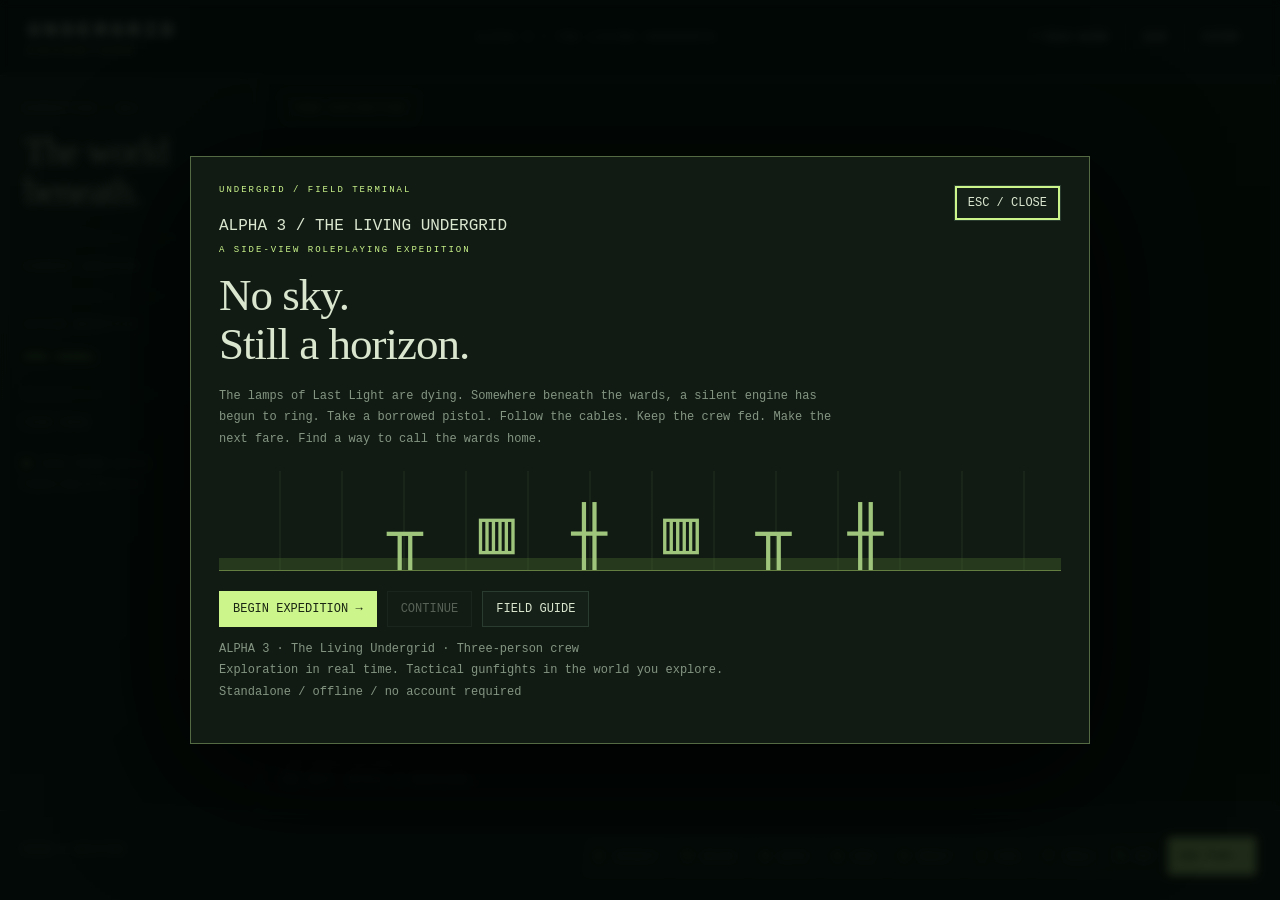
==== commit 504e2438: "Build Alpha 3 equipment visuals and living-world systems" ====
--- a/UNDERGRID_ADVENTURE.html
+++ b/UNDERGRID_ADVENTURE.html
@@ -1,16 +1,18 @@
 <!doctype html>
-<html lang="en"><head><meta charset="utf-8"><meta name="viewport" content="width=device-width,initial-scale=1,viewport-fit=cover"><meta name="theme-color" content="#080e0c"><title>Undergrid Adventure · Ward Bound</title><style>:root{color-scheme:dark;--bg:#080e0c;--panel:#101915;--line:#2a3b30;--ink:#dbe6cf;--dim:#849582;--lime:#ccf58b;--cyan:#8ed5cd;--amber:#e7af73;--red:#f28a75}*{box-sizing:border-box}body{margin:0;background:var(--bg);color:var(--ink);font:12px 'Courier New',monospace;height:100dvh;display:grid;grid-template-rows:76px minmax(0,1fr) 90px}button{font:inherit;color:inherit;cursor:pointer;border:1px solid var(--line);background:#142018;padding:10px 13px;transition:background .15s}button:hover{background:#2a3c28;border-color:var(--lime)}button:focus-visible,canvas:focus-visible{outline:2px solid var(--lime);outline-offset:-3px}button:disabled{opacity:.35;cursor:default}header{display:flex;align-items:center;justify-content:space-between;padding:0 28px;border-bottom:1px solid var(--line);gap:20px}.wordmark{font-size:21px;letter-spacing:4px;font-weight:bold}.wordmark span{display:block;font-size:9px;letter-spacing:7px;color:var(--lime);margin-top:4px}.chapter{font-size:10px;letter-spacing:2px;color:var(--dim)}.header-actions{display:flex;gap:7px}.header-actions button{background:transparent;font-size:10px}main{display:grid;grid-template-columns:260px minmax(0,1fr);min-height:0}aside{padding:27px 24px;overflow:auto;border-right:1px solid var(--line);position:relative;background:linear-gradient(135deg,#131e16,#0b130f)}.eyebrow{font-size:9px;letter-spacing:1.8px;color:var(--dim);line-height:1.5}h1{font-family:Georgia,serif;font-weight:normal;font-size:37px;line-height:1.1;letter-spacing:-1px;margin:15px 0 25px}h2{font-size:16px;font-weight:normal;margin:10px 0;color:var(--lime)}p{line-height:1.8;color:var(--dim);font-size:11px}.divider{height:1px;background:var(--line);margin:22px 0}.depth{font-size:10px;color:var(--cyan);margin-top:16px}.objective{color:var(--ink)}.text-button{padding:8px 0;border:0;background:none;width:100%;text-align:left;font-size:10px;color:var(--lime)}.text-button span{float:right}.crew-card{border:1px solid var(--line);padding:10px;margin-top:9px;cursor:pointer}.crew-card.active{border-color:#8ba564;background:#1d2a1a}.crew-card strong{font-size:11px}.crew-card small{color:var(--dim);float:right}.bar{height:3px;background:#303b30;margin:9px 0 5px}.bar i{display:block;height:100%;background:var(--lime)}.crew-stats{font-size:9px;color:var(--dim);display:flex;justify-content:space-between}.aside-bottom{color:var(--dim);font-size:8px;letter-spacing:1px;line-height:2.4;margin-top:24px}.aside-bottom small{letter-spacing:0}.status-dot{display:inline-block;width:5px;height:5px;background:var(--lime);margin-right:5px}#stage{position:relative;overflow:hidden;background:#050c09}canvas{display:block;width:100%;height:100%;touch-action:none}.scene-top{position:absolute;left:24px;right:24px;top:20px;display:flex;justify-content:space-between;font-size:9px;letter-spacing:1.5px;color:var(--dim);pointer-events:none}#mode{color:var(--lime);border:1px solid #526c3d;padding:7px 10px;background:#101a13d9}#coordinates{padding:8px}#sceneCaption{position:absolute;left:24px;bottom:25px;pointer-events:none;font-size:8px;letter-spacing:2px;color:#71836d}#sceneCaption b{display:block;margin-top:7px;color:#adbd9d;font-size:10px;font-weight:normal}#toast{position:absolute;left:50%;top:65px;transform:translateX(-50%);background:#15241aee;border:1px solid #6b8351;padding:13px 20px;text-align:center;max-width:90%;font-size:11px;opacity:0;pointer-events:none;transition:opacity .2s;line-height:1.6}#toast.on{opacity:1}#interact{position:absolute;bottom:65px;left:50%;transform:translateX(-50%);background:#0d1a12ed;padding:10px 18px;border:1px solid #769555;font-size:11px;color:var(--lime);display:none;pointer-events:none}#targetInfo{position:absolute;right:24px;bottom:25px;color:var(--amber);background:#0b140fed;padding:10px;white-space:pre-line;line-height:1.8;font-size:10px;pointer-events:none}#targetInfo:empty{display:none}footer{border-top:1px solid var(--line);display:flex;align-items:center;gap:20px;padding:12px 24px;background:#101812}.weapon-readout{min-width:190px;display:grid;gap:5px}.weapon-readout strong{font-size:12px;color:var(--lime);font-weight:normal}#ammo{font-size:10px;color:var(--dim)}.actions{display:flex;gap:5px;margin-left:auto;flex-wrap:wrap}.actions button{font-size:11px;padding:12px 10px;color:var(--lime)}.actions button span{font-size:9px;color:var(--dim);margin-left:5px}.actions .primary,.primary{background:var(--lime);color:#1a2613;border-color:var(--lime)}#shade{position:fixed;inset:0;background:#020805d9;z-index:20;display:flex;align-items:center;justify-content:center;padding:24px;backdrop-filter:blur(5px)}#shade[hidden]{display:none}#panel{max-width:900px;width:100%;max-height:90dvh;overflow:auto;background:#111b14;border:1px solid #536a43;padding:28px;box-shadow:0 30px 120px #000}#panel h1{font-size:45px;color:var(--ink);margin:16px 0}#panel h2{color:var(--ink)}#panel p{font-size:12px;max-width:640px}#panel .close{float:right}.tag{font-size:9px;color:var(--lime);letter-spacing:2px}.grid{display:grid;grid-template-columns:repeat(auto-fit,minmax(190px,1fr));gap:12px;margin-top:20px}.card{padding:17px;border:1px solid var(--line);background:#0d160f}.card h3{color:var(--lime);font-size:13px;font-weight:normal}.card p{font-size:11px!important}.card button{margin-top:8px}.muted{color:var(--dim)}.amber{color:var(--amber)}.row{display:flex;gap:10px;flex-wrap:wrap;margin-top:18px}#touch{display:none;position:absolute;bottom:8px;left:8px;right:8px;gap:5px;justify-content:center}#touch button{touch-action:none;padding:12px;background:#15241ddd;user-select:none}.map-layout{display:grid;grid-template-columns:repeat(3,1fr);gap:10px;margin:25px 0}.map-room{padding:20px 10px;border:1px solid #3d5140;position:relative}.map-room.current{border-color:var(--lime);color:var(--lime)}.map-room small{display:block;font-size:9px;color:var(--dim);margin-top:7px}.title-art{height:100px;border-bottom:1px solid #647e42;margin:20px 0;background:repeating-linear-gradient(90deg,transparent 0 60px,#4d673a22 60px 62px),linear-gradient(0deg,#26391d 0 12%,transparent 12% 100%);display:flex;align-items:end;justify-content:space-around;color:#9ec57b;letter-spacing:10px;font-size:60px;overflow:hidden}label{display:block;margin:10px 0}input[type=file]{max-width:100%}
+<html lang="en"><head><meta charset="utf-8"><meta name="viewport" content="width=device-width,initial-scale=1,viewport-fit=cover"><meta name="theme-color" content="#080e0c"><title>Undergrid Adventure · Alpha 3</title><style>:root{color-scheme:dark;--bg:#080e0c;--panel:#101915;--line:#2a3b30;--ink:#dbe6cf;--dim:#849582;--lime:#ccf58b;--cyan:#8ed5cd;--amber:#e7af73;--red:#f28a75}*{box-sizing:border-box}body{margin:0;background:var(--bg);color:var(--ink);font:12px 'Courier New',monospace;height:100dvh;display:grid;grid-template-rows:76px minmax(0,1fr) 90px}button{font:inherit;color:inherit;cursor:pointer;border:1px solid var(--line);background:#142018;padding:10px 13px;transition:background .15s}button:hover{background:#2a3c28;border-color:var(--lime)}button:focus-visible,canvas:focus-visible{outline:2px solid var(--lime);outline-offset:-3px}button:disabled{opacity:.35;cursor:default}header{display:flex;align-items:center;justify-content:space-between;padding:0 28px;border-bottom:1px solid var(--line);gap:20px}.wordmark{font-size:21px;letter-spacing:4px;font-weight:bold}.wordmark span{display:block;font-size:9px;letter-spacing:7px;color:var(--lime);margin-top:4px}.chapter{font-size:10px;letter-spacing:2px;color:var(--dim)}.header-actions{display:flex;gap:7px}.header-actions button{background:transparent;font-size:10px}main{display:grid;grid-template-columns:260px minmax(0,1fr);min-height:0}aside{padding:27px 24px;overflow:auto;border-right:1px solid var(--line);position:relative;background:linear-gradient(135deg,#131e16,#0b130f)}.eyebrow{font-size:9px;letter-spacing:1.8px;color:var(--dim);line-height:1.5}h1{font-family:Georgia,serif;font-weight:normal;font-size:37px;line-height:1.1;letter-spacing:-1px;margin:15px 0 25px}h2{font-size:16px;font-weight:normal;margin:10px 0;color:var(--lime)}p{line-height:1.8;color:var(--dim);font-size:11px}.divider{height:1px;background:var(--line);margin:22px 0}.depth{font-size:10px;color:var(--cyan);margin-top:16px}.objective{color:var(--ink)}.text-button{padding:8px 0;border:0;background:none;width:100%;text-align:left;font-size:10px;color:var(--lime)}.text-button span{float:right}.crew-card{border:1px solid var(--line);padding:10px;margin-top:9px;cursor:pointer}.crew-card.active{border-color:#8ba564;background:#1d2a1a}.crew-card strong{font-size:11px}.crew-card small{color:var(--dim);float:right}.bar{height:3px;background:#303b30;margin:9px 0 5px}.bar i{display:block;height:100%;background:var(--lime)}.crew-stats{font-size:9px;color:var(--dim);display:flex;justify-content:space-between}.aside-bottom{color:var(--dim);font-size:8px;letter-spacing:1px;line-height:2.4;margin-top:24px}.aside-bottom small{letter-spacing:0}.status-dot{display:inline-block;width:5px;height:5px;background:var(--lime);margin-right:5px}#stage{position:relative;overflow:hidden;background:#050c09}canvas{display:block;width:100%;height:100%;touch-action:none}.scene-top{position:absolute;left:24px;right:24px;top:20px;display:flex;justify-content:space-between;font-size:9px;letter-spacing:1.5px;color:var(--dim);pointer-events:none}#mode{color:var(--lime);border:1px solid #526c3d;padding:7px 10px;background:#101a13d9}#coordinates{padding:8px}#sceneCaption{position:absolute;left:24px;bottom:25px;pointer-events:none;font-size:8px;letter-spacing:2px;color:#71836d}#sceneCaption b{display:block;margin-top:7px;color:#adbd9d;font-size:10px;font-weight:normal}#toast{position:absolute;left:50%;top:65px;transform:translateX(-50%);background:#15241aee;border:1px solid #6b8351;padding:13px 20px;text-align:center;max-width:90%;font-size:11px;opacity:0;pointer-events:none;transition:opacity .2s;line-height:1.6}#toast.on{opacity:1}#interact{position:absolute;bottom:65px;left:50%;transform:translateX(-50%);background:#0d1a12ed;padding:10px 18px;border:1px solid #769555;font-size:11px;color:var(--lime);display:none;pointer-events:none}#targetInfo{position:absolute;right:24px;bottom:25px;color:var(--amber);background:#0b140fed;padding:10px;white-space:pre-line;line-height:1.8;font-size:10px;pointer-events:none}#targetInfo:empty{display:none}footer{border-top:1px solid var(--line);display:flex;align-items:center;gap:20px;padding:12px 24px;background:#101812}.weapon-readout{min-width:190px;display:grid;gap:5px}.weapon-readout strong{font-size:12px;color:var(--lime);font-weight:normal}#ammo{font-size:10px;color:var(--dim)}.actions{display:flex;gap:5px;margin-left:auto;flex-wrap:wrap}.actions button{font-size:11px;padding:12px 10px;color:var(--lime)}.actions button span{font-size:9px;color:var(--dim);margin-left:5px}.actions .primary,.primary{background:var(--lime);color:#1a2613;border-color:var(--lime)}#shade{position:fixed;inset:0;background:#020805d9;z-index:20;display:flex;align-items:center;justify-content:center;padding:24px;backdrop-filter:blur(5px)}#shade[hidden]{display:none}#panel{max-width:900px;width:100%;max-height:90dvh;overflow:auto;background:#111b14;border:1px solid #536a43;padding:28px;box-shadow:0 30px 120px #000}#panel h1{font-size:45px;color:var(--ink);margin:16px 0}#panel h2{color:var(--ink)}#panel p{font-size:12px;max-width:640px}#panel .close{float:right}.tag{font-size:9px;color:var(--lime);letter-spacing:2px}.grid{display:grid;grid-template-columns:repeat(auto-fit,minmax(190px,1fr));gap:12px;margin-top:20px}.card{padding:17px;border:1px solid var(--line);background:#0d160f}.card h3{color:var(--lime);font-size:13px;font-weight:normal}.card p{font-size:11px!important}.card button{margin-top:8px}.muted{color:var(--dim)}.amber{color:var(--amber)}.row{display:flex;gap:10px;flex-wrap:wrap;margin-top:18px}#touch{display:none;position:absolute;bottom:8px;left:8px;right:8px;gap:5px;justify-content:center}#touch button{touch-action:none;padding:12px;background:#15241ddd;user-select:none}.map-layout{display:grid;grid-template-columns:repeat(3,1fr);gap:10px;margin:25px 0}.map-room{padding:20px 10px;border:1px solid #3d5140;position:relative}.map-room.current{border-color:var(--lime);color:var(--lime)}.map-room small{display:block;font-size:9px;color:var(--dim);margin-top:7px}.title-art{height:100px;border-bottom:1px solid #647e42;margin:20px 0;background:repeating-linear-gradient(90deg,transparent 0 60px,#4d673a22 60px 62px),linear-gradient(0deg,#26391d 0 12%,transparent 12% 100%);display:flex;align-items:end;justify-content:space-around;color:#9ec57b;letter-spacing:10px;font-size:60px;overflow:hidden}label{display:block;margin:10px 0}input[type=file]{max-width:100%}
 @media(max-width:1100px){main{grid-template-columns:210px minmax(0,1fr)}aside{padding:20px 17px}h1{font-size:30px}.actions button span{display:none}.weapon-readout{min-width:160px}footer{padding:10px 15px}.chapter{display:none}}@media(pointer:coarse){#touch{display:flex}#sceneCaption{display:none}#interact{bottom:70px}}@media(max-width:700px){body{grid-template-rows:58px minmax(0,1fr) 105px}header{padding:0 12px;gap:8px}.wordmark{font-size:15px;letter-spacing:2px}.wordmark span{font-size:7px;letter-spacing:4px}.header-actions button{padding:8px}.header-actions span{display:none}main{grid-template-columns:1fr}aside{display:none}footer{padding:8px;gap:6px;align-items:start;flex-direction:column}.weapon-readout{display:flex;align-items:center;gap:12px;width:100%;font-size:9px}.weapon-readout .eyebrow{font-size:8px}.weapon-readout strong{font-size:10px}.actions{margin:0;gap:4px;width:100%}.actions button{flex:1;padding:12px 5px;font-size:10px}#panel{padding:20px}#panel h1{font-size:34px}.scene-top{left:12px;right:12px}#coordinates{display:none}.map-layout{grid-template-columns:repeat(2,1fr)}#sceneCaption{bottom:15px;font-size:7px}#toast{top:60px;width:90%}#targetInfo{right:12px;bottom:65px}}
 
 /* Persistent crew controls remain visible on narrow viewports. */
 #crewDock{position:absolute;z-index:8;top:64px;left:20px;display:flex;gap:6px;max-width:calc(100% - 40px);flex-wrap:wrap;pointer-events:auto}.quick-crew{display:grid;grid-template-columns:16px minmax(60px,1fr) 30px;gap:4px 8px;align-items:center;background:#111e16ed;border-color:#536841;min-width:145px;padding:9px 10px;text-align:left}.quick-crew.chosen{border-color:var(--lime);background:#24371bdd;box-shadow:inset 0 2px var(--lime)}.crew-index{font-size:10px;color:var(--dim);grid-row:1/3}.crew-label b{display:block;font-size:11px;max-width:130px;overflow:hidden;text-overflow:ellipsis}.crew-label small{display:block;margin-top:4px;color:var(--dim);font-size:9px}.ap-readout{font-size:26px;line-height:1;text-align:center;color:var(--lime);grid-row:1/3;grid-column:3}.ap-readout small{display:block;font-size:8px;letter-spacing:1px;margin-top:4px}.ap-pips{display:flex;gap:4px}.ap-pips i{height:4px;width:17px;background:#384732}.ap-pips i.lit{background:var(--lime)}.next-crew{font-size:10px;background:#13231bed}.next-crew small{font-size:8px}.quick-crew.fallen{opacity:.45}.complete{opacity:.65}input{background:#0c160f;border:1px solid var(--line);color:var(--ink);font:inherit;padding:9px;max-width:200px}#toast{top:154px}#panel h2{margin-top:22px}#panel .row button{align-self:center}
 @media(max-width:900px){#crewDock{left:12px;max-width:calc(100% - 24px)}.quick-crew{min-width:125px;grid-template-columns:12px 1fr 25px;gap:3px 5px;padding:7px}.crew-label b{font-size:10px}.ap-readout{font-size:23px}.next-crew{padding:7px}}
 @media(max-width:700px){#crewDock{top:56px;display:grid;grid-template-columns:repeat(3,minmax(0,1fr)) 42px;gap:4px;width:calc(100% - 24px);max-width:none}.quick-crew{min-width:0;grid-template-columns:minmax(0,1fr) 20px;padding:7px 5px;gap:4px}.crew-index{display:none}.crew-label b{font-size:9px;max-width:70px}.crew-label small{font-size:8px}.ap-readout{font-size:22px;grid-column:2}.ap-pips i{width:11px}.next-crew{font-size:9px;padding:4px}.next-crew small{font-size:7px}#toast{top:145px}#sceneCaption{display:none}#targetInfo{max-width:230px}.chapter{display:none}}
+.loadout-hero{display:flex;align-items:center;gap:20px;border-bottom:1px solid var(--line)}.loadout-hero canvas{width:210px;height:140px;max-width:45%}.card canvas{width:100%;height:85px;object-fit:contain;image-rendering:auto;background:#09130e}.card canvas[data-armor-art]{height:125px}
+#bossReadout{position:absolute;left:20px;right:20px;bottom:110px;background:#251e13ed;border:1px solid var(--amber);color:var(--amber);padding:10px;font-size:10px;line-height:1.6;pointer-events:none}.loadout-hero h1{overflow-wrap:anywhere}@media(max-width:700px){#bossReadout{left:10px;right:10px;bottom:130px;font-size:9px}.actions button{padding:11px 3px}}
 </style></head>
-<body><header><div class="wordmark">UNDERGRID<span>ADVENTURE</span></div><div class="chapter">WARD BOUND / A CREW TO CALL YOUR OWN</div><div class="header-actions"><button data-action="help">? <span>FIELD GUIDE</span></button><button data-action="save">SAVE</button><button data-action="system">SYSTEM</button></div></header>
+<body><header><div class="wordmark">UNDERGRID<span>ADVENTURE</span></div><div class="chapter">ALPHA 3 / THE LIVING UNDERGRID</div><div class="header-actions"><button data-action="help">? <span>FIELD GUIDE</span></button><button data-action="save">SAVE</button><button data-action="system">SYSTEM</button></div></header>
 <main><aside><div class="eyebrow">EXPEDITION / 001</div><h1>The world<br>beneath.</h1><div class="divider"></div><div class="eyebrow">CURRENT LOCATION</div><h2 id="location"></h2><p id="flavor"></p><div class="depth" id="depth"></div><div class="divider"></div><div class="eyebrow">ACTIVE OBJECTIVE</div><p id="objective" class="objective"></p><button class="text-button" data-action="journal">OPEN JOURNAL <span>↗</span></button><div class="divider"></div><div class="eyebrow">YOUR CREW</div><div id="crew"></div><div class="aside-bottom"><span class="status-dot"></span> LOCAL SIGNAL ACTIVE<br><small>Progress stays on this device.</small></div></aside>
-<section id="stage"><div id="crewDock" aria-label="Quick crew selection"></div><canvas id="view" aria-label="Side-view exploration and tactical battlefield" tabindex="0"></canvas><div class="scene-top"><span id="mode">FREE EXPLORATION</span><span id="coordinates"></span></div><div id="toast" role="status"></div><div id="targetInfo"></div><div id="interact"></div><div id="sceneCaption"><span>LOW WARDS AUTHORITY</span><b>NO SKY. STILL A HORIZON.</b></div><div id="touch"><button data-hold="a" aria-label="Move left">◀</button><button data-hold="d" aria-label="Move right">▶</button><button data-hold="w" aria-label="Climb up">↑</button><button data-hold="s" aria-label="Climb down">↓</button><button data-key=" " aria-label="Jump">JUMP</button><button data-action="interact">USE</button></div></section></main>
-<footer><div class="weapon-readout"><span class="eyebrow" id="actorName">ROOK / DRIFTER</span><strong id="weaponName"></strong><span id="ammo"></span></div><div class="actions"><button data-action="interact">E <span>INTERACT</span></button><button data-action="reload">R <span>RELOAD</span></button><button data-action="overwatch">O <span>WATCH</span></button><button data-action="grenade">G <span>FRAG</span></button><button data-action="heal">H <span>MEDKIT</span></button><button data-action="inventory">I <span>PACK</span></button><button data-action="map">M <span>MAP</span></button><button data-action="end" class="primary" id="endTurn">END TURN →</button></div></footer>
+<section id="stage"><div id="crewDock" aria-label="Quick crew selection"></div><canvas id="view" aria-label="Side-view exploration and tactical battlefield" tabindex="0"></canvas><div class="scene-top"><span id="mode">FREE EXPLORATION</span><span id="coordinates"></span></div><div id="toast" role="status"></div><div id="bossReadout" hidden></div><div id="targetInfo"></div><div id="interact"></div><div id="sceneCaption"><span>LOW WARDS AUTHORITY</span><b>NO SKY. STILL A HORIZON.</b></div><div id="touch"><button data-hold="a" aria-label="Move left">◀</button><button data-hold="d" aria-label="Move right">▶</button><button data-hold="w" aria-label="Climb up">↑</button><button data-hold="s" aria-label="Climb down">↓</button><button data-key=" " aria-label="Jump">JUMP</button><button data-action="interact">USE</button></div></section></main>
+<footer><div class="weapon-readout"><span class="eyebrow" id="actorName">ROOK / DRIFTER</span><strong id="weaponName"></strong><span id="ammo"></span></div><div class="actions"><button data-action="interact">E <span>INTERACT</span></button><button data-action="reload">R <span>RELOAD</span></button><button data-action="overwatch">O <span>WATCH</span></button><button data-action="grenade">G <span>FRAG</span></button><button data-action="heal">H <span>MEDKIT</span></button><button data-action="inventory">I <span>PACK</span></button><button data-action="tools">T <span>TOOLS</span></button><button data-action="map">M <span>MAP</span></button><button data-action="end" class="primary" id="endTurn">END TURN →</button></div></footer>
 <div id="shade" hidden><section id="panel" role="dialog" aria-modal="true" aria-labelledby="panelTitle"></section></div><script>'use strict';
 // World coordinates are independent of viewport. Platforms are one-way floors;
 // ladders form a graph used by squad movement and enemy pathfinding.
@@ -170,6 +172,67 @@
  cache:{name:'No receipts',from:'Anonymous / Blacksite Delta',text:'A caller wants the serial plates from an unregistered weapons cache. You keep the weapons. Do not ask who signed the order.',needs:['blackcase'],requires:'blackkey',reward:{credits:180,scrap:18,armorKey:'carapace'},result:'The caller pays without speaking. Later, your contract record is missing. The credits are real.'}
 };
 UG.roomConnections=()=>Object.entries(UG.rooms).flatMap(([id,r])=>r.objects.filter(o=>o.type==='door').map(o=>({from:id,to:o.to,gate:o.gate})));
+</script><script>/* Alpha 3 — small, interactive additions to the established wards. */
+UG.rooms.market.objects.push(door('tenements',100,660,'Tenement Nine / residential road','tenement',100,880,'power'));
+UG.rooms.skyhooks.objects.push(door('vent-road',1750,470,'Vent Cathedral maintenance road','vents',100,1480,'liftPower'));
+UG.rooms.sump.objects.push(door('pressure-lock',1100,440,'Flooded pressure lock','pressure',100,880,'diving'));
+UG.rooms.docks.objects.push(door('pressure-dock',1730,660,'Submerged cargo tunnel','pressure',1800,880,'diving'));
+UG.rooms.deadrail.objects.push(door('quiet-door',360,680,'An apartment with a working radio','quiet',100,880,'cutter'));
+UG.gates.diving='A diving apparatus is required. Help the clinic at Tenement Nine.';
+UG.gates.cutter='Sealed steel. Restore the Vent Cathedral’s power for a cutting tool.';
+UG.gates.pumps='Lower the pressure in the flooded vault before entering the excavation lock.';
+UG.rooms.tenement={name:'Tenement Nine',subtitle:'People still live here. The city forgot to check.',depth:244,color:'#d8c098',theme:'settlement',w:1800,h:1000,
+ platforms:[platform('floor',0,880,1800),platform('flats',100,670,470),platform('clinic',830,670,870),platform('roof',400,440,650),platform('secret',1370,350,330)],
+ ladders:[ladder(240,670,880),ladder(1020,670,880),ladder(500,440,670)],
+ objects:[door('market',65,880,'Rustmarket','market',160,660),obj('clinic','clinic',1170,670,'Sable / ward clinic'),obj('lights','machine',400,880,'Tenement power breaker',{machine:'tenement-lights'}),obj('shelter','rest',200,880,'Residents’ shelter'),obj('roof-hook','anchor',1470,350,'Roofline grapple anchor'),loot('resident-cache',1590,350,'The tenants’ emergency cache',{gear:'medrig',item:'roofCache',scrap:8}),obj('evidence','investigate',700,440,'The missing meter readings'),door('radio',1730,880,'A boarded-up apartment','quiet',100,880,'cutter')],
+ enemies:[enemy('t1','desperate',1000,880),enemy('t2','desperate',1450,670)],covers:[{id:'tbox',x:800,y:880,hp:40}],barrels:[]};
+UG.rooms.vents={name:'Vent Cathedral',subtitle:'A lung made of iron. Someone has been holding its breath.',depth:98,color:'#b6d5ac',theme:'vent',w:1550,h:1650,
+ platforms:[platform('floor',0,1480,1550),platform('west',80,1200,470),platform('east',850,1200,430),platform('bridge',370,900,700),platform('upper',650,590,800),platform('crown',200,280,550),platform('hook-ledge',1200,280,270)],
+ ladders:[ladder(220,1200,1480),ladder(1000,1200,1480),ladder(490,900,1200),ladder(950,900,1200),ladder(810,590,900),ladder(690,280,590),{...ladder(1330,590,1480),type:'lift'}],
+ objects:[door('skyhooks',65,1480,'Skyhook maintenance road','skyhooks',1690,470),obj('lift-bottom','machine',1330,1480,'Freight lift / ground control',{machine:'vent-lift'}),obj('lift-top','machine',1330,590,'Freight lift / upper control',{machine:'vent-lift'}),obj('generator','machine',480,280,'Cathedral generator',{machine:'vent-generator'}),obj('steam','machine',950,1200,'Steam bypass valve',{machine:'vent-steam'}),obj('vent-hook','anchor',1320,280,'Fan housing grapple anchor'),loot('fan-cache',1430,280,'High fan maintenance cache',{item:'fanCache',scrap:12}),obj('latch','automaton',1040,900,'Latch / maintenance unit'),door('excavation',1460,1480,'Excavator Zero service lock','excavator',100,1280,'pumps'),lore('fan-note',800,590,'Shift reminder','When the fans stop, the knocking starts. Nobody puts that in the maintenance manual.')],
+ enemies:[enemy('v1','drone',1050,1480),enemy('v2','shocker',1100,1200),enemy('v3','drone',970,590)],covers:[{id:'vbox',x:800,y:1480,hp:40}],barrels:[{id:'vbarrel',x:1150,y:1480}]};
+UG.rooms.pressure={name:'The Pressure Vault',subtitle:'Water against the glass. Something tapping back.',depth:490,color:'#8bbfc9',theme:'water',w:1900,h:1350,
+ platforms:[platform('floor',0,1230,1900),platform('arrival',0,880,1900),platform('west',100,620,520),platform('east',920,620,850),platform('crown',460,360,720)],
+ ladders:[ladder(250,880,1230),ladder(1310,880,1230),ladder(250,620,880),ladder(1090,620,880),ladder(550,360,620),ladder(1030,360,620)],
+ objects:[door('sump',65,880,'Sump pressure lock','sump',1050,440),door('docks',1810,880,'Cinder Docks cargo tunnel','docks',1680,660),obj('drain','machine',1500,1230,'Emergency flood pump',{machine:'vault-pump'}),obj('seal','machine',950,1230,'Buckled service barrier',{machine:'vault-barrier'}),loot('vault-ledger',1660,1230,'Flood-control records',{item:'pressureRecord'}),loot('vault-cache',1080,360,'Emergency survey tools',{weapon:'arc',scrap:10}),door('excavator',1800,1230,'Excavation pressure conduit','excavator',100,1280,'pumps'),lore('wet-note',400,620,'A dry photograph','Six people in a room that is now underwater. In the photograph, all six are looking at a seventh chair.')],
+ enemies:[enemy('p1','chemist',1200,880),enemy('p2','drone',1440,620)],covers:[{id:'pbox',x:960,y:880,hp:40}],barrels:[{id:'pbarrel',x:1100,y:1230}]};
+UG.rooms.excavator={name:'Excavator Zero',subtitle:'The foreman is gone. The machine has not noticed.',depth:610,color:'#d6b08b',theme:'excavation',w:2000,h:1400,
+ platforms:[platform('floor',0,1280,2000),platform('west',120,1040,600),platform('east',1030,1040,850),platform('service',480,800,950),platform('roof',1050,550,800)],
+ ladders:[ladder(250,1040,1280),ladder(1180,1040,1280),ladder(620,800,1040),ladder(1240,800,1040),ladder(1350,550,800)],
+ objects:[door('vents',65,1280,'Vent Cathedral service lock','vents',1390,1480),door('vault',180,1040,'Pressure Vault conduit','pressure',1760,1230),obj('left-breaker','machine',600,1040,'Port stabilizer breaker',{machine:'boss-port'}),obj('right-breaker','machine',1450,550,'Starboard stabilizer breaker',{machine:'boss-starboard'}),obj('coolant','machine',760,800,'Emergency coolant',{machine:'boss-coolant'}),obj('excavation-log','investigate',1780,1280,'Foreman’s control station'),loot('foreman-kit',380,1040,'Foreman’s emergency locker',{meds:4,ammo:48,grenades:2}),door('quiet',1920,1280,'Workers’ return tunnel','quiet',700,880,'excavated')],
+ enemies:[enemy('core','excavator',1570,1280),enemy('port','stabilizer',1320,1040),enemy('starboard','stabilizer',1600,550)],covers:[{id:'exbox',x:900,y:1280,hp:60}],barrels:[{id:'exbarrel',x:1450,y:1280}]};
+UG.rooms.quiet={name:'Room for One',subtitle:'The radio is warm. The kettle is not.',depth:250,color:'#cebd9d',theme:'shelter',w:850,h:1000,
+ platforms:[platform('floor',0,880,850),platform('loft',230,650,470)],ladders:[ladder(340,650,880)],
+ objects:[door('tenement',65,880,'Tenement Nine','tenement',1660,880),door('deadrail',760,880,'Dead Rail service corridor','deadrail',350,680),obj('radio','investigate',500,650,'A still-functioning radio'),obj('bunk','rest',300,880,'Forgotten shelter'),loot('old-case',650,650,'Someone kept a packed bag',{armorKey:'ghost',item:'quietBag'})],enemies:[],covers:[],barrels:[]};
+Object.assign(UG.enemyTypes,{desperate:{name:'Unpaid ward guard',hp:40,weapon:'rifle',armor:2,role:'flanker',xp:20},stabilizer:{name:'Excavator stabilizer',hp:68,weapon:'laser',armor:4,role:'fixed',xp:35},excavator:{name:'Excavator Zero',hp:210,weapon:'heavy',armor:9,role:'fixed',xp:180}});
+Object.assign(UG.companions,{sable:{name:'Sable',role:'Street medic',weapon:'needle',hp:82,armor:1,color:'#efb0ac',desc:'A medic who knows the wards by their wounds. Stabilizes survivors without spending a kit; medkits heal the active crew more effectively.'},latch:{name:'Latch',role:'Maintenance unit',weapon:'arc',hp:100,armor:3,color:'#b8b0e4',desc:'A stubborn repair automaton. Its coil core resists shock. Carries old maintenance codes and an accurate arc gun.'}});
+UG.machines={
+ 'tenement-lights':{room:'tenement',kind:'power',x:400,y:880,flag:'residentsPower',text:'Restore the residential lights. Orren can bridge the breaker; otherwise use an arc gun or spend 4 salvage.',methods:['engineer','arc','scrap']},
+ 'vent-lift':{room:'vents',kind:'lift',x:1330,y:1480,top:590,flag:'liftUsed',text:'Ride the freight cage between the ground and upper deck. 2 AP in combat.',methods:['ride']},
+ 'vent-generator':{room:'vents',kind:'power',x:480,y:280,flag:'ventPower',text:'Restore the cathedral generator. Orren or Latch can repair it, or fit 6 salvage / an arc charge.',methods:['engineer','arc','scrap'],cost:6},
+ 'vent-steam':{room:'vents',kind:'steam',x:1100,y:1200,controlX:950,flag:'ventSteam',text:'The bypass releases scalding steam on the eastern deck. Toggle for 1 AP in combat.',methods:['toggle']},
+ 'vault-barrier':{room:'pressure',kind:'barrier',x:950,y:1230,hp:55,flag:'vaultWall',text:'Buckled steel. A cutting tool or chainblade opens it; heavy fire or explosives also work.',methods:['cut','shoot','frag']},
+ 'vault-pump':{room:'pressure',kind:'pump',x:1500,y:1230,flag:'pumps',text:'Drain the flooded work floor. Orren/Latch, an arc charge, or 6 salvage can restore the pump.',methods:['engineer','arc','scrap'],cost:6},
+ 'boss-port':{room:'excavator',kind:'component',x:600,y:1040,target:'port',flag:'portBreaker',text:'Trip the port stabilizer remotely. 1 AP; changes the excavator’s shield state.',methods:['toggle']},
+ 'boss-starboard':{room:'excavator',kind:'component',x:1450,y:550,target:'starboard',flag:'starboardBreaker',text:'Trip the starboard stabilizer. 1 AP. The main core will enter its exposed phase.',methods:['toggle']},
+ 'boss-coolant':{room:'excavator',kind:'coolant',x:760,y:800,flag:'bossCoolant',text:'Flood the core coolant manifold. Disables its floor surge; costs 1 AP.',methods:['toggle']}
+};
+// Reuse barriers and electrical machinery in the established world.
+UG.rooms.cable.platforms.push(platform('hidden-deck',60,230,410));UG.rooms.cable.objects.push(obj('courier-hook','anchor',250,230,'Courier roof anchor'),loot('courier-roof',130,230,'An old courier drop',{scrap:12,item:'courierDrop'}));
+UG.rooms.foundry.objects.push(obj('sealed-locker','machine',700,880,'Sealed freight locker',{machine:'foundry-locker'}));
+UG.machines['foundry-locker']={room:'foundry',kind:'cache',x:700,y:880,hp:40,flag:'foundryLocker',text:'A welded locker: use the cutter, a chainblade, heavy fire or a frag.',methods:['cut','shoot','frag'],reward:{weapon:'launcher',scrap:12}};
+UG.rooms.yard.objects.push(obj('yard-junction','machine',480,880,'Track junction box',{machine:'yard-junction'}));
+UG.machines['yard-junction']={room:'yard',kind:'power',x:480,y:880,flag:'yardLamps',text:'Restore the work lamps for safer sightlines. An engineer, arc gun or 4 salvage can bridge the circuit.',methods:['engineer','arc','scrap']};
+Object.assign(UG.contracts,{
+ homes:{name:'People behind the meters',from:'Tenement Nine / residents',text:'Investigate the meter readings on the roof, then restore residential power or settle the guards’ arrears at the breaker. Keep people in their homes.',needs:['meterReadings'],requires:'residentsPower',reward:{credits:65,gear:'targeter',flag:'homesSaved'},result:'The lights come on behind patched windows. The guards put their guns away. The residents leave a grappling winch at the board for your crew.'},
+ clinic:{name:'First, do no harm',from:'Sable / ward clinic',text:'Stabilize the injured courier at the Tenement clinic. A field medkit is enough; a crew medic can help for free. Bring the clinic a clear-water supply from the Gardens job.',needs:['courierStable'],requires:'sluice',reward:{credits:45,meds:3,flag:'clinicReady'},result:'The clinic has clean water and time to breathe. Sable can join at the Tenement counter. A diving apparatus is yours to borrow.'},
+ lung:{name:'A city needs to breathe',from:'Skyhook / vent workers',text:'Restart the Vent Cathedral generator. Machinery, lights and old maintenance codes will come back with it.',requires:'ventPower',needs:['ventRecord'],reward:{credits:100,scrap:12,flag:'lungReady'},result:'The fans begin turning. Latch can leave its post, and a powered cutting tool is signed out to your crew.'},
+ pressure:{name:'Below the waterline',from:'Flood-control workers',text:'Drain the Pressure Vault and retrieve the flood records beyond its buckled barrier. There is more behind those pressure doors.',needs:['pressureRecord'],requires:'pumps',reward:{credits:95,scrap:10,flag:'pressureKnown'},result:'The old evacuation arrows now point toward a working return tunnel. The excavation service lock is open.'},
+ machine:{name:'The last shift never ended',from:'Mara / infrastructure ledger',text:'Disable Excavator Zero’s stabilizers, stop its core, and read the foreman’s station. Keep the machine from digging through an inhabited ward.',needs:['foremanLog'],requires:'excavated',reward:{credits:180,scrap:20,armorKey:'carapace'},result:'The digging stops. A hundred people sleep through the night without knowing your names. That is a good kind of work.'},
+ radio:{name:'Someone left the kettle on',from:'Unclaimed / old radio channel',text:'Find the occupied frequency in the boarded-up apartment, then recover its packed bag. No bounty, no deadline. Just a voice asking if anyone is there.',needs:['radioMessage','quietBag'],reward:{credits:35,gear:'shockground'},result:'You leave a reply on the radio. The next morning, there is a fresh cup on the table. Nobody saw who brought it.'}
+});
+
+UG.rooms.pressure.objects.push(obj('attendant','patient',340,620,'Injured flood-control attendant'));
 </script><script>/* The Hollow Signal — exploration, tactical encounters and presentation.
    All persistent world mutations live in S. Runtime paths/FX never enter saves. */
 (() => {
@@ -183,14 +246,14 @@
 const alive=()=>actors().filter(a=>a.hp>0);
 const weapon=a=>combatWeapon(a);
 const world=()=>S.world[S.room];
-const enemies=()=>room().enemies.map(e=>({...UG.enemyTypes[e.type],...e,...world().enemies[e.id],enemy:true,maxhp:UG.enemyTypes[e.type].hp})).filter(e=>e.hp>0);
+const enemies=()=>room().enemies.map(e=>livingEnemy({...UG.enemyTypes[e.type],...e,...world().enemies[e.id],enemy:true,maxhp:UG.enemyTypes[e.type].hp})).filter(e=>e.hp>0);
 const covers=()=>room().covers.filter(c=>(world().covers[c.id]??c.hp)>0);
 const barrels=()=>room().barrels.filter(b=>!world().opened[b.id]);
-function fresh(){const worlds={};for(const [id,r] of Object.entries(UG.rooms))worlds[id]={enemies:Object.fromEntries(r.enemies.map(e=>[e.id,{hp:UG.enemyTypes[e.type].hp,x:e.x,y:e.y}])),opened:{},covers:{}};
+function fresh(){const worlds={};for(const [id,r] of Object.entries(UG.rooms))worlds[id]={enemies:Object.fromEntries(r.enemies.map(e=>[e.id,{hp:UG.enemyTypes[e.type].hp,x:e.x,y:e.y}])),opened:{},covers:{},machines:{}};
 return upgrade({version:2,room:'hearth',party:[{id:'rook',name:'Rook',role:'Drifter',x:290,y:880,hp:90,maxhp:90,weapon:'pistol',mag:8,armor:1,color:'#ccf58b',dir:1,vy:0}],world:worlds,visited:['hearth'],items:{},weapons:['pistol'],ammo:64,meds:4,grenades:3,credits:35,xp:0,level:1,kills:0,flags:{},journal:[],checkpoint:'hearth',ending:false});}
 function notify(text){$('#toast').textContent=text;$('#toast').classList.add('on');toastTime=5;}
 function log(text){S.journal.unshift(text);S.journal=S.journal.slice(0,40);}
-function save(quiet=false){if(!S)return false;if(battle){if(!quiet)notify('Finish or retreat from the encounter before saving.');return false;}try{localStorage.setItem(KEY,JSON.stringify(S));if(!quiet)notify('Expedition saved.');return true;}catch{if(!quiet)notify('Local storage unavailable. Export a backup in SYSTEM.');return false;}}
+function save(quiet=false){if(!S)return false;if(paths.size){if(!quiet)notify('Wait for crew movement to finish before saving.');return false;}if(battle){if(!quiet)notify('Finish or retreat from the encounter before saving.');return false;}try{localStorage.setItem(KEY,JSON.stringify(S));if(!quiet)notify('Expedition saved.');return true;}catch{if(!quiet)notify('Local storage unavailable. Export a backup in SYSTEM.');return false;}}
 function validate(d){
  d=upgrade(d);
  if(!d||d.version!==2||!Object.hasOwn(UG.rooms,d.room)||!Array.isArray(d.party)||d.party.length<1||d.party.length>3)throw Error('Not a Hollow Signal v2 save.');
@@ -198,29 +261,29 @@
  for(const k of ['ammo','meds','grenades','credits','xp','level','kills'])if(!finite(d[k])||d[k]<0||d[k]>1e7)throw Error('Invalid resources.');
  if(!Array.isArray(d.weapons)||!d.weapons.every(w=>Object.hasOwn(UG.weapons,w))||!Array.isArray(d.visited)||!d.visited.every(r=>Object.hasOwn(UG.rooms,r))||!Array.isArray(d.journal)||!d.journal.every(t=>typeof t==='string'))throw Error('Invalid expedition data.');
  if(!d.items||!d.flags||!UG.rooms[d.checkpoint])throw Error('Missing expedition data.');
- const ids=new Set();for(const a of d.party){if(!a||!['rook','vera','orren'].includes(a.id)||ids.has(a.id)||!Object.hasOwn(UG.weapons,a.weapon)||!finite(a.hp)||!finite(a.maxhp)||a.maxhp<1||a.maxhp>10000||!finite(a.x)||!finite(a.y)||a.x<0||a.x>UG.rooms[d.room].w||a.y<0||a.y>1000||!finite(a.mag)||a.mag<0||a.mag>weapon(a).mag||!finite(a.armor))throw Error('Invalid crew.');ids.add(a.id);a.hp=clamp(a.hp,0,a.maxhp);a.vy=0;a.name=a.id==='rook'?'Rook':UG.companions[a.id].name;a.role=a.id==='rook'?'Drifter':UG.companions[a.id].role;a.color=a.id==='rook'?'#ccf58b':UG.companions[a.id].color;}
- if(!ids.has('rook')||!d.party.some(a=>a.hp>0))throw Error('Missing living crew.');
- for(const [id,r] of Object.entries(UG.rooms)){const w=d.world?.[id];if(!w||!w.enemies||!w.opened||!w.covers)throw Error('Incomplete world.');for(const e of r.enemies){let q=w.enemies[e.id];if(!q||!finite(q.hp)||q.hp<0||q.hp>UG.enemyTypes[e.type].hp||!finite(q.x)||!finite(q.y)||q.x<0||q.x>r.w||q.y<0||q.y>1000)throw Error('Invalid hostile data.');}}
- validateExpansion(d);return d;
+ const ids=new Set();for(const a of [...d.party,...d.reserve]){if(!a||!(a.id==='rook'||Object.hasOwn(UG.companions,a.id))||ids.has(a.id)||!Object.hasOwn(UG.weapons,a.weapon)||!finite(a.hp)||!finite(a.maxhp)||a.maxhp<1||a.maxhp>10000||!finite(a.x)||!finite(a.y)||a.x<0||a.x>UG.rooms[d.room].w||a.y<0||a.y>UG.rooms[d.room].h||!finite(a.mag)||a.mag<0||a.mag>weapon(a).mag||!finite(a.armor))throw Error('Invalid crew.');ids.add(a.id);a.hp=clamp(a.hp,0,a.maxhp);a.vy=0;a.name=a.id==='rook'?'Rook':UG.companions[a.id].name;a.role=a.id==='rook'?'Drifter':UG.companions[a.id].role;a.color=a.id==='rook'?'#ccf58b':UG.companions[a.id].color;}
+ if(!d.party.some(a=>a.id==='rook')||!d.party.some(a=>a.hp>0))throw Error('Missing living crew.');
+ for(const [id,r] of Object.entries(UG.rooms)){const w=d.world?.[id];if(!w||!w.enemies||!w.opened||!w.covers)throw Error('Incomplete world.');for(const e of r.enemies){let q=w.enemies[e.id];if(!q||!finite(q.hp)||q.hp<0||q.hp>UG.enemyTypes[e.type].hp||!finite(q.x)||!finite(q.y)||q.x<0||q.x>r.w||q.y<0||q.y>r.h)throw Error('Invalid hostile data.');}}
+ validateExpansion(d);validateLiving(d);return d;
 }
 function restore(){try{return validate(JSON.parse(localStorage.getItem(KEY)));}catch{return null;}}
 function close(){modal=false;$('#shade').hidden=true;keys={};cv.focus();}
 function panel(title,body){modal=true;keys={};$('#shade').hidden=false;$('#panel').innerHTML=`<button class="close" data-action="close">ESC / CLOSE</button><div class="tag">UNDERGRID / FIELD TERMINAL</div><h2 id="panelTitle">${title}</h2>${body}`;$('#panel').querySelector('button').focus();}
 const escape=s=>String(s).replace(/[&<>"']/g,c=>({'&':'&amp;','<':'&lt;','>':'&gt;','"':'&quot;',"'":'&#39;'}[c]));
-function title(){const has=!!restore();panel('WARD BOUND',`<div class="tag">A SIDE-VIEW ROLEPLAYING EXPEDITION</div><h1>No sky.<br>Still a horizon.</h1><p>The lamps of Last Light are dying. Somewhere beneath the wards, a silent engine has begun to ring. Take a borrowed pistol. Follow the cables. Keep the crew fed. Make the next fare. Find a way to call the wards home.</p><div class="title-art" aria-hidden="true">╥ ▥ ╫ ▥ ╥ ╫</div><div class="row"><button class="primary" data-action="${has?'restart':'new'}">BEGIN EXPEDITION →</button><button data-action="continue" ${has?'':'disabled'}>CONTINUE</button><button data-action="help">FIELD GUIDE</button></div><p>WARD BOUND · Sixteen connected districts · Three-person crew<br>Exploration in real time. Tactical gunfights in the world you explore.<br>Standalone / offline / no account required</p>`);}
+function title(){const has=!!restore();panel('ALPHA 3 / THE LIVING UNDERGRID',`<div class="tag">A SIDE-VIEW ROLEPLAYING EXPEDITION</div><h1>No sky.<br>Still a horizon.</h1><p>The lamps of Last Light are dying. Somewhere beneath the wards, a silent engine has begun to ring. Take a borrowed pistol. Follow the cables. Keep the crew fed. Make the next fare. Find a way to call the wards home.</p><div class="title-art" aria-hidden="true">╥ ▥ ╫ ▥ ╥ ╫</div><div class="row"><button class="primary" data-action="${has?'restart':'new'}">BEGIN EXPEDITION →</button><button data-action="continue" ${has?'':'disabled'}>CONTINUE</button><button data-action="help">FIELD GUIDE</button></div><p>ALPHA 3 · The Living Undergrid · Three-person crew<br>Exploration in real time. Tactical gunfights in the world you explore.<br>Standalone / offline / no account required</p>`);}
 function start(load=false){S=load?restore():fresh();if(!S)return;active=0;battle=null;paths.clear();fx=[];close();cam.x=0;cam.y=300;notify(load?'EXPEDITION RESUMED // '+room().name:'LAST LIGHT // Speak to Mara beside the lamp. E to interact.');hud();save(true);}
 function openingObjective(){if(S.ending)return 'Freight charter secured. There is paid work at the Rustmarket boards.';if(!S.flags.quest)return 'Speak to Mara in Last Light. The old relay has started ringing.';if(!S.items.fuse)return 'Find a live fuse high in the Cableworks. Reach the upper catwalks by ladder.';if(!S.flags.power)return 'Bring the live fuse back to Mara in Last Light.';if(!S.items.rig)return 'Find the climbing rig in the Drowned Sump. Access is above Last Light.';if(!S.items.heart)return 'Recover the condenser heart from the Furnace Mile.';if(!S.items.cipher)return 'Use the rig to enter the upper Cableworks archive. Recover the signal cipher.';if(!S.flags.signal)return 'Return to Mara with the heart and cipher. Prepare for the Bell Engine.';return 'Reach the Bell Engine through the Furnace Mile. Defeat its keeper and answer the signal.';}
 function hud(){if(!S)return;let a=selected(),w=weapon(a);$('#location').textContent=room().name;$('#flavor').textContent=room().subtitle;$('#depth').textContent=`▼ ${room().depth} M BELOW / ${S.visited.length}/${Object.keys(UG.rooms).length} DISTRICTS`;$('#objective').textContent=objective();$('#mode').textContent=battle?(battle.phase==='enemy'?'HOSTILE ACTIVATION':`TACTICAL / ROUND ${battle.round} · ${a.ap||0} AP`):'FREE EXPLORATION';$('#coordinates').textContent=`${S.room.toUpperCase()} / ${Math.round(a.x)} : ${Math.round(a.y)}`;$('#crew').innerHTML=actors().map((p,i)=>`<div class="crew-card ${active===i?'active':''}" role="button" tabindex="0" data-select="${i}"><strong>${escape((p.callsign||p.name).toUpperCase())}</strong><small>${p.role}</small><div class="bar"><i style="width:${clamp(p.hp/p.maxhp*100,0,100)}%"></i></div><div class="crew-stats"><span>${Math.ceil(p.hp)}/${p.maxhp} HP</span><span>${battle?(p.ap||0)+' AP':'LV '+S.level}</span></div></div>`).join('');$('#actorName').textContent=`${(a.callsign||a.name).toUpperCase()} / LV ${S.level} · ¢${S.credits}`;$('#weaponName').textContent=w.name.toUpperCase();$('#ammo').textContent=`${w.melee?'MELEE / NO AMMO':a.mag+'/'+w.mag+' · '+S.ammo+' SPARE'}`;$('#endTurn').disabled=!battle||battle.phase!=='player';
 crewDock();
 for(let action of ['overwatch','grenade'])$(`[data-action="${action}"]`).disabled=!battle||battle.phase!=='player';
 }
-function travel(to,x,y){S.room=to;active=0;actors().forEach((a,i)=>{a.x=x+i*30;a.y=y;a.vy=0;a.ap=0;a.watch=false;});if(!S.visited.includes(to)){S.visited.push(to);gainXP(8);}paths.clear();battle=null;grenadeMode=false;cam.x=x-viewport.w/viewport.scale/2;cam.y=y-viewport.h/viewport.scale/2;close();log('Entered '+room().name+'.');notify(room().name.toUpperCase()+' // '+room().subtitle);hud();save(true);}
-function gainXP(n){S.xp+=n;while(S.xp>=S.level*65){S.xp-=S.level*65;S.level++;for(const a of actors()){a.points=(a.points||0)+1;a.maxhp+=10;a.hp=Math.min(a.maxhp,a.hp+25);}notify('LEVEL '+S.level+' // +10 maximum HP. All crew recovered 25 HP.');}}
+function travel(to,x,y){S.room=to;bossWarning=null;toolMode=false;liftMotion.clear();transitActors.clear();active=0;actors().forEach((a,i)=>{a.x=x+i*30;a.y=y;a.vy=0;a.ap=0;a.watch=false;});if(!S.visited.includes(to)){S.visited.push(to);gainXP(8);}paths.clear();battle=null;grenadeMode=false;cam.x=x-viewport.w/viewport.scale/2;cam.y=y-viewport.h/viewport.scale/2;close();log('Entered '+room().name+'.');notify(room().name.toUpperCase()+' // '+room().subtitle);livingEntry();hud();save(true);}
+function gainXP(n){S.xp+=n;while(S.xp>=S.level*65){S.xp-=S.level*65;S.level++;for(const a of allCrew()){a.points=(a.points||0)+1;a.maxhp+=10;a.hp=Math.min(a.maxhp,a.hp+25);}notify('LEVEL '+S.level+' // +10 maximum HP. All crew recovered 25 HP.');}}
 function floorAt(a){return room().platforms.find(p=>Math.abs(p.y-a.y)<9&&a.x>=p.x-8&&a.x<=p.x+p.w+8);}
 function nearObject(){const a=selected();return room().objects.filter(o=>!(world().opened[o.id]&&['loot','recruit'].includes(o.type))&&dist(a,o)<85).sort((a,b)=>dist(selected(),a)-dist(selected(),b))[0];}
-function interact(){if(battle&&S.room==='convoy'&&selected().x<190&&battle.phase==='player'&&!paths.size){travel('yard',1510,880);notify('Freight run abandoned. Enemy wounds persist.');return;}if(battle){notify('Clear the encounter, or retreat to the entry, before interacting.');return;}const o=nearObject();if(!o){notify('Move closer to a person, hatch, terminal or supply chest.');return;}const w=world();
+function interact(){const candidate=nearObject();if(candidate&&['machine','anchor','valve'].includes(candidate.type)){livingInteract(candidate);hud();return;}if(battle&&S.room==='convoy'&&selected().x<190&&battle.phase==='player'&&!paths.size){travel('yard',1510,880);notify('Freight run abandoned. Enemy wounds persist.');return;}if(battle){notify('Clear the encounter, or retreat to the entry, before interacting.');return;}const o=nearObject();if(!o){notify('Move closer to a person, hatch, terminal or supply chest.');return;}const w=world();
  if(expansionInteract(o)){hud();return;}
- if(o.type==='door'){if(o.gate&&!S.items[o.gate]&&!S.flags[o.gate]){notify(UG.gates[o.gate]||'This route is locked. Look for work at a contract board.');return;}travel(o.to,o.sx,o.sy);}
+ if(o.type==='door'){if(o.gate&&!S.items[o.gate]&&!S.flags[o.gate]&&!companionGate(o)){notify(UG.gates[o.gate]||'This route is locked. Look for work at a contract board.');return;}travel(o.to,o.sx,o.sy);}
  else if(o.type==='npc'){
  if(!S.flags.quest){S.flags.quest=true;log('Mara: recover a live fuse from the upper Cableworks.');}
  if(S.items.fuse&&!S.flags.power){S.flags.power=true;S.credits+=45;S.weapons.includes('rifle')||S.weapons.push('rifle');gainXP(35);log('Last Light restored. Mara gave you a carbine and 45 credits.');}
@@ -245,15 +308,15 @@
 // Find a shortest walk/ladder route through the actual platform graph.
 function route(a,tx,ty){const ps=room().platforms, start=floorAt(a), end=ps.find(p=>Math.abs(p.y-ty)<12&&tx>=p.x&&tx<=p.x+p.w);if(!start||!end)return null;
  const nodes=[{x:a.x,y:start.y,p:start.id},{x:clamp(tx,end.x+12,end.x+end.w-12),y:end.y,p:end.id}],edges=[];
- for(const l of room().ladders){const top=ps.find(p=>p.y===l.top&&l.x>=p.x&&l.x<=p.x+p.w),bottom=ps.find(p=>p.y===l.bottom&&l.x>=p.x&&l.x<=p.x+p.w);if(!top||!bottom)continue;let i=nodes.length;nodes.push({x:l.x,y:l.top,p:top.id},{x:l.x,y:l.bottom,p:bottom.id});edges.push([i,i+1]);}
+ for(const l of room().ladders){const top=ps.find(p=>p.y===l.top&&l.x>=p.x&&l.x<=p.x+p.w),bottom=ps.find(p=>p.y===l.bottom&&l.x>=p.x&&l.x<=p.x+p.w);if(!top||!bottom||l.type==='lift'&&!S.flags.ventPower)continue;let i=nodes.length;nodes.push({x:l.x,y:l.top,p:top.id},{x:l.x,y:l.bottom,p:bottom.id});edges.push([i,i+1]);}
  const costs=nodes.map(()=>Infinity),prev=[],done=new Set();costs[0]=0;
- for(let n=0;n<nodes.length;n++){let i=-1;for(let k=0;k<nodes.length;k++)if(!done.has(k)&&(i<0||costs[k]<costs[i]))i=k;if(i<0||costs[i]===Infinity)break;if(i===1)break;done.add(i);for(let j=0;j<nodes.length;j++){if(j===i)continue;const same=nodes[i].p===nodes[j].p,linked=edges.some(([a,b])=>(a===i&&b===j)||(a===j&&b===i));if(!same&&!linked)continue;const v=costs[i]+dist(nodes[i],nodes[j]);if(v<costs[j]){costs[j]=v;prev[j]=i;}}}
+ for(let n=0;n<nodes.length;n++){let i=-1;for(let k=0;k<nodes.length;k++)if(!done.has(k)&&(i<0||costs[k]<costs[i]))i=k;if(i<0||costs[i]===Infinity)break;if(i===1)break;done.add(i);for(let j=0;j<nodes.length;j++){if(j===i)continue;const same=nodes[i].p===nodes[j].p,linked=edges.some(([a,b])=>(a===i&&b===j)||(a===j&&b===i));if(!same&&!linked||segmentBlocked(nodes[i],nodes[j]))continue;const v=costs[i]+dist(nodes[i],nodes[j])+(a.enemy?routeHazardPenalty(nodes[i],nodes[j]):0);if(v<costs[j]){costs[j]=v;prev[j]=i;}}}
  if(!Number.isFinite(costs[1]))return null;let out=[],i=1;while(i!==0){out.unshift({x:nodes[i].x,y:nodes[i].y});i=prev[i];}return {points:out,length:costs[1]};
 }
 function moveTo(a,x,y,free=false){const r=route(a,x,y);if(!r){notify('No ladder route. Choose a connected floor.');return false;}const cost=Math.max(1,Math.ceil(r.length/moveAllowance(a)));if(!free&&(!canAct(a,cost)))return false;if(!free)a.ap-=cost;paths.set(a.id,r.points);a.watch=false;hud();return true;}
-function updatePaths(dt){for(const a of actors()){const path=paths.get(a.id);if(!path?.length){paths.delete(a.id);continue;}const p=path[0],d=dist(a,p),step=310*dt;if(d<=step){a.x=p.x;a.y=p.y;path.shift();}else{a.dir=p.x>=a.x?1:-1;a.x+=(p.x-a.x)/d*step;a.y+=(p.y-a.y)/d*step;}a.vy=0;}}
-function exploration(dt){const a=selected();if(!a.hp){active=actors().findIndex(p=>p.hp>0);return;}if(paths.has(a.id)){if(enemies().some(e=>alive().some(p=>dist(p,e)<430)))beginBattle();return;}const dx=(keys.d||keys.ArrowRight?1:0)-(keys.a||keys.ArrowLeft?1:0),dy=(keys.s||keys.ArrowDown?1:0)-(keys.w||keys.ArrowUp?1:0);const l=room().ladders.find(l=>Math.abs(a.x-l.x)<29&&a.y>=l.top-10&&a.y<=l.bottom+10);
- if(l&&dy){a.x=l.x;a.y=clamp(a.y+dy*180*dt,l.top,l.bottom);a.vy=0;}else{let oldY=a.y;a.x=clamp(a.x+dx*210*dt,18,room().w-18);if(dx){a.dir=dx;walking+=dt;}a.vy=(a.vy||0)+880*dt;a.y+=a.vy*dt;for(const p of room().platforms)if(a.vy>=0&&oldY<=p.y+2&&a.y>=p.y&&a.x>=p.x&&a.x<=p.x+p.w){a.y=p.y;a.vy=0;break;}if(a.y>980){a.y=880;a.vy=0;}}
+function updatePaths(dt){for(const a of actors()){const path=paths.get(a.id);if(!path?.length){paths.delete(a.id);transitActors.delete(a.id);continue;}const p=path[0],d=dist(a,p),step=310*dt;if(d<=step){a.x=p.x;a.y=p.y;path.shift();}else{a.dir=p.x>=a.x?1:-1;a.x+=(p.x-a.x)/d*step;a.y+=(p.y-a.y)/d*step;}a.vy=0;}}
+function exploration(dt){if(transitActors.size)return;const a=selected();if(!a.hp){active=actors().findIndex(p=>p.hp>0);return;}if(paths.has(a.id)){if(enemies().some(e=>alive().some(p=>dist(p,e)<430)))beginBattle();return;}const dx=(keys.d||keys.ArrowRight?1:0)-(keys.a||keys.ArrowLeft?1:0),dy=(keys.s||keys.ArrowDown?1:0)-(keys.w||keys.ArrowUp?1:0);const l=room().ladders.find(l=>l.type!=='lift'&&Math.abs(a.x-l.x)<29&&a.y>=l.top-10&&a.y<=l.bottom+10);
+ if(l&&dy){a.x=l.x;a.y=clamp(a.y+dy*180*dt,l.top,l.bottom);a.vy=0;}else{let oldY=a.y;const nextX=clamp(a.x+dx*210*dt,18,room().w-18);if(!segmentBlocked(a,{x:nextX,y:a.y}))a.x=nextX;if(dx){a.dir=dx;walking+=dt;}a.vy=(a.vy||0)+880*dt;a.y+=a.vy*dt;for(const p of room().platforms)if(a.vy>=0&&oldY<=p.y+2&&a.y>=p.y&&a.x>=p.x&&a.x<=p.x+p.w){a.y=p.y;a.vy=0;break;}if(a.y>room().h-20){a.y=room().platforms[0].y;a.vy=0;}}
  surviveTick(dt);
  if(S.room==='furnace'&&!S.flags.steam&&Math.abs(a.x-820)<50&&a.y>840){a.hp=Math.max(1,a.hp-dt*9);notify('STEAM // Reach the valve on the upper bridge.');}
  // Followers walk the same platform/ladder graph rather than becoming passive bonuses.
@@ -262,26 +325,26 @@
 }
 function beginBattle(){if(battle)return;paths.clear();for(const a of actors()){if(a.hp>0&&!floorAt(a)){let p=room().platforms.filter(p=>p.y>=a.y&&a.x>=p.x&&a.x<=p.x+p.w).sort((a,b)=>a.y-b.y)[0];if(p)a.y=p.y;}a.vy=0;a.ap=a.hp>0?3:0;a.watch=false;a.suppressed=false;}battle={phase:'player',round:1,enemyDelay:0,queue:[],entry:{x:selected().x,y:selected().y}};notify('CONTACT // Three AP per crew member. Click a hostile to fire; click a floor to move.');hud();}
 function canAct(a,cost){if(!battle||battle.phase!=='player'||modal)return false;if(paths.size){notify('Wait for the crew to reach position.');return false;}if(a.hp<=0)return false;if(a.ap<cost){notify(`Needs ${cost} AP. Select another crew member or end the round.`);return false;}return true;}
-function shotInfo(a,t){const w=weapon(a),d=dist(a,t);if(d>w.range)return {legal:false,chance:0,reason:'OUT OF RANGE'};
+function shotInfo(a,t){if(segmentBlocked(a,t))return {legal:false,chance:0,reason:'SEALED BARRIER'};const w=weapon(a),d=dist(a,t);if(d>w.range)return {legal:false,chance:0,reason:'OUT OF RANGE'};
  // Platforms block a ray through solid steel, but never its endpoint floor.
  const ay=a.y-25,by=t.y-25;
  for(const p of room().platforms){if(Math.abs(by-ay)<.001)break;let u=(p.y-ay)/(by-ay),x=a.x+(t.x-a.x)*u;if(u>.03&&u<.97&&x>p.x+5&&x<p.x+p.w-5)return {legal:false,chance:0,reason:'BLOCKED BY STEEL'};}
  const cover=covers().some(c=>Math.abs(c.x-t.x)<75&&Math.abs(c.y-t.y)<10&&(c.x-t.x)*(a.x-t.x)>0);
  const high=a.y<t.y-60?12:a.y>t.y+60?-8:0;let chance=clamp(w.acc-Math.max(0,d-w.opt)*.055-(cover&&!w.ignoreCover?28:0)-(t.enemy?0:kitArmor(t).evade||0)+high-(a.suppressed?18:0)+(a.enemy?-8:S.level*2),15,96);
- return {legal:true,chance:Math.round(chance),cover,high,reason:cover?'IN COVER':high>0?'HIGH GROUND':'CLEAR SHOT'};}
+ return {legal:true,chance:Math.round(chance),cover,high,reason:shielded(t)?'SHIELDED / DISABLE STABILIZERS':cover?'IN COVER':high>0?'HIGH GROUND':'CLEAR SHOT'};}
 function tracer(a,t,color){fx.push({type:'shot',x:a.x,y:a.y-25,tx:t.x,ty:t.y-25,color,life:.3,max:.3,style:a.weapon});}
 function float(a,text,color='#ccf58b'){fx.push({type:'text',x:a.x,y:a.y-55,text,color,life:1.5,max:1.5});}
-function hurt(target,n,source){if(source?.enemy&&target.hp>0&&target.hp-n<=0&&!target.enemy){target.grudge={room:S.room,enemy:source.id,name:source.name};log((target.callsign||target.name)+' has a blood debt with '+source.name+'.');}target.hp=Math.max(0,Math.round(target.hp-n));if(target.enemy)world().enemies[target.id].hp=target.hp;float(target,'−'+n,target.enemy?'#e7af73':'#f28a75');if(!target.hp){paths.delete(target.id);float(target,'DOWN');}}
-function shoot(a,t,reaction=false){const w=weapon(a),info=shotInfo(a,t);if(!info.legal){if(!a.enemy)notify(info.reason);return false;}const rounds=w.melee?0:Math.min(w.burst||1,a.mag);if(!w.melee&&!rounds){if(!a.enemy)notify('Magazine empty. R to reload.');return false;}if(!reaction&&!a.enemy&&!canAct(a,w.ap))return false;if(!reaction&&!a.enemy)a.ap-=w.ap;a.mag-=rounds;a.dir=t.x>=a.x?1:-1;a.watch=false;tracer(a,t,a.enemy?'#f2a37d':a.color||'#ccf58b');
+function hurt(target,n,source){if(shielded(target)){float(target,'SHIELDED','#8ed5cd');return;}audioCue('impact');if(source?.enemy&&target.hp>0&&target.hp-n<=0&&!target.enemy){target.grudge={room:S.room,enemy:source.id,name:source.name};log((target.callsign||target.name)+' has a blood debt with '+source.name+'.');}target.hp=Math.max(0,Math.round(target.hp-n));animate(target,'hurt',.3);fx.push({type:'impact',x:target.x,y:target.y-25,color:source&&['arc','laser','plasma'].includes(source.weapon)?'#8ed5cd':'#e7af73',life:.25,max:.25});if(target.enemy)world().enemies[target.id].hp=target.hp;float(target,'−'+n,target.enemy?'#e7af73':'#f28a75');if(!target.hp){paths.delete(target.id);float(target,'DOWN');}}
+function shoot(a,t,reaction=false){const w=weapon(a),info=shotInfo(a,t);if(!info.legal){if(!a.enemy)notify(info.reason);return false;}const rounds=w.melee?0:Math.min(w.burst||1,a.mag);if(!w.melee&&!rounds){if(!a.enemy)notify('Magazine empty. R to reload.');return false;}if(!reaction&&!a.enemy&&!canAct(a,w.ap))return false;if(!reaction&&!a.enemy)a.ap-=w.ap;a.mag-=rounds;animate(a,'fire',.4);audioCue('fire',a.weapon);a.dir=t.x>=a.x?1:-1;a.watch=false;tracer(a,t,a.enemy?'#f2a37d':a.color||'#ccf58b');
  if(Math.random()*100<info.chance){const armor=Math.max(0,armorSave(t)-w.pen),grudge=!a.enemy&&a.grudge?.room===S.room&&a.grudge.enemy===t.id?5:0,damage=Math.max(3,Math.round(w.damage*(rounds>1?1.65:1))+(!a.enemy?(S.level-1)*2:0)+grudge-armor+(info.high>0?3:0));hurt(t,damage,a);statusHit(a,t,w);if(w.blast)explode(t.x,t.y,w.blast,Math.round(w.damage*.4));
  if(w.knock&&t.hp){t.suppressed=true;if(t.enemy)world().enemies[t.id].suppressed=true;const p=floorAt(t);if(p){t.x=clamp(t.x+(t.x>=a.x?w.knock:-w.knock),p.x+15,p.x+p.w-15);if(t.enemy)world().enemies[t.id].x=t.x;}}
  }else{float(t,'MISS','#849582');t.suppressed=true;if(t.enemy)world().enemies[t.id].suppressed=true;}
  if(info.cover){const c=covers().find(c=>Math.abs(c.x-t.x)<75&&Math.abs(c.y-t.y)<10);if(c)world().covers[c.id]=Math.max(0,(world().covers[c.id]??c.hp)-10);}
  if(!a.enemy)notify(`${a.name} → ${t.name} / ${info.chance}% / ${info.reason}`);checkBattle();hud();return true;}
-function reload(){const a=selected(),w=weapon(a);if(w.melee){notify('Melee weapon. No magazine.');return;}if(a.mag===w.mag){notify('Magazine already full.');return;}if(!S.ammo){notify('No spare ammunition. A free knife strike is available within 70 units: click a nearby hostile.');return;}if(battle&&!canAct(a,1))return;let n=Math.min(S.ammo,w.mag-a.mag);a.mag+=n;S.ammo-=n;if(battle)a.ap--;notify(`${a.name} reloaded / ${a.mag} rounds.`);hud();if(!battle)save(true);}
-function heal(){const a=selected();if(!S.meds){notify('No medkits. Visit Ivo in Last Light.');return;}if(a.hp===a.maxhp){notify('Already at full health.');return;}if(battle&&!canAct(a,1))return;S.meds--;const healing=50+(kitGear(a).heal||0)+(a.talents?.medic||0)*8;a.hp=Math.min(a.maxhp,a.hp+healing);if(battle)a.ap--;notify('MEDKIT // Restored up to '+healing+' HP.');hud();if(!battle)save(true);}
+function reload(){const a=selected(),w=weapon(a);if(w.melee){notify('Melee weapon. No magazine.');return;}if(a.mag===w.mag){notify('Magazine already full.');return;}if(!S.ammo){notify('No spare ammunition. A free knife strike is available within 70 units: click a nearby hostile.');return;}if(battle&&!canAct(a,1))return;let n=Math.min(S.ammo,w.mag-a.mag);a.mag+=n;S.ammo-=n;animate(a,'reload',.75);audioCue('reload');if(battle)a.ap--;notify(`${a.name} reloaded / ${a.mag} rounds.`);hud();if(!battle)save(true);}
+function heal(){const a=selected();if(!S.meds){notify('No medkits. Visit Ivo in Last Light.');return;}if(a.hp===a.maxhp){notify('Already at full health.');return;}if(battle&&!canAct(a,1))return;S.meds--;const healing=50+(actors().some(c=>c.id==='sable'&&c.hp>0)?8:0)+(kitGear(a).heal||0)+(a.talents?.medic||0)*8;a.hp=Math.min(a.maxhp,a.hp+healing);if(battle)a.ap--;notify('MEDKIT // Restored up to '+healing+' HP.');hud();if(!battle)save(true);}
 function watch(){const a=selected();if(!canAct(a,1))return;if(!weapon(a).melee&&!a.mag){notify('Reload before watching.');return;}a.watch=true;a.ap=0;float(a,'OVERWATCH');notify('Watching. Fires one reaction shot during hostile movement.');hud();}
-function explode(x,y,radius=140,damage=38,chain=new Set()){
+function explode(x,y,radius=140,damage=38,chain=new Set()){audioCue('blast');
  fx.push({type:'blast',x,y:y-15,r:radius,life:.6,max:.6,color:'#e7af73'});
  for(const t of [...enemies(),...alive()]){let d=dist({x,y},t);if(d<radius)hurt(t,Math.round(damage*(1-d/radius*.55)));}
  for(const c of covers())if(dist(c,{x,y})<radius)world().covers[c.id]=0;
@@ -289,13 +352,13 @@
  checkBattle();hud();
 }
 function grenade(x,y){const a=selected();if(!canAct(a,2))return;if(!S.grenades){notify('No frag grenades.');grenadeMode=false;return;}if(dist(a,{x,y})>550){notify('Throw range: 550. Move closer.');return;}a.ap-=2;S.grenades--;grenadeMode=false;explode(x,y);notify('FRAG // Blast damages everyone nearby and destroys cover.');}
-function checkBattle(){if(!battle)return;if(!alive().length){defeat();return;}if(!enemies().length){if(world().cleared){battle=null;paths.clear();hud();return;}const gained=room().enemies.reduce((sum,e)=>sum+UG.enemyTypes[e.type].xp,0);S.kills+=room().enemies.length;S.credits+=Math.round(gained*.55);S.ammo+=18;gainXP(gained);if(actors().some(a=>a.id==='orren'))for(const a of alive())a.hp=Math.min(a.maxhp,a.hp+8);for(const a of actors()){a.ap=0;a.watch=false;a.suppressed=false;if(!a.hp)a.hp=Math.round(a.maxhp*.3);}const salvaged=afterVictory();battle=null;paths.clear();grenadeMode=false;log(room().name+' cleared. +'+gained+' XP.');notify(`AREA SECURED // +${gained} XP · +${Math.round(gained*.55)} credits · +18 rounds · +${salvaged} salvage. Fallen crew recover.`);save(true);}}
+function checkBattle(){if(!battle)return;if(!alive().length){defeat();return;}if(!enemies().length){if(world().cleared){battle=null;paths.clear();hud();return;}const gained=room().enemies.reduce((sum,e)=>sum+UG.enemyTypes[e.type].xp,0);S.kills+=room().enemies.filter(e=>!world().enemies[e.id].spared).length;S.credits+=Math.round(gained*.55);S.ammo+=18;gainXP(gained);if(actors().some(a=>a.id==='orren'))for(const a of alive())a.hp=Math.min(a.maxhp,a.hp+8);for(const a of actors()){a.ap=0;a.watch=false;a.suppressed=false;if(!a.hp)a.hp=Math.round(a.maxhp*.3);}const salvaged=afterVictory();battle=null;paths.clear();grenadeMode=false;log(room().name+' cleared. +'+gained+' XP.');notify(`AREA SECURED // +${gained} XP · +${Math.round(gained*.55)} credits · +18 rounds · +${salvaged} salvage. Fallen crew recover.`);save(true);}}
 function defeat(){battle=null;paths.clear();S.credits=Math.floor(S.credits*.85);for(const a of actors()){a.hp=Math.round(a.maxhp*.75);a.watch=false;}const home=S.checkpoint||'hearth',cot=UG.rooms[home].objects.find(o=>o.type==='rest');travel(home,cot?.x||160,cot?.y||880);notify('Recovered at '+UG.rooms[home].name+'. Lost 15% credits. World progress retained.');save(true);}
 function endTurn(){if(!battle||battle.phase!=='player'||paths.size)return;battle.phase='enemy';grenadeMode=false;battle.queue=enemies().map(e=>e.id);battle.enemyDelay=.7;hud();}
-function enemyStep(id){let e=enemies().find(e=>e.id===id);if(!e)return;if(enemySpecial(e))return;e.mag=99;e.ap=Math.max(0,2-(e.suppressed?1:0)-(e.shocked?1:0));world().enemies[id].shocked=false;world().enemies[id].suppressed=false;if(e.ap<1){float(e,'SHOCKED');return;}const targets=alive().sort((a,b)=>dist(a,e)-dist(b,e));let t=targets[0];if(!t)return;
+function enemyStep(id){let e=enemies().find(e=>e.id===id);if(!e)return;hazardTick(e);if(e.hp<=0){checkBattle();return;}if(bossStep(e))return;if(enemySpecial(e))return;e.mag=99;e.ap=Math.max(0,2-(e.suppressed?1:0)-(e.shocked?1:0));world().enemies[id].shocked=false;world().enemies[id].suppressed=false;if(e.ap<1){float(e,'SHOCKED');return;}const targets=alive().sort((a,b)=>dist(a,e)-dist(b,e));let t=targets[0];if(!t)return;
  // Hounds close to melee; riflemen hold a useful firing lane; other enemies flank.
  const desired=['rush','bomber'].includes(e.role)?45:e.role==='flanker'?180:430;
- if(dist(e,t)>desired||!shotInfo(e,t).legal){let p=floorAt(t);if(p){const tx=clamp(t.x+(e.x>=t.x?desired:-desired),p.x+20,p.x+p.w-20),r=route(e,tx,p.y);if(r){let remaining=['rush','bomber'].includes(e.role)?320:200;let origin={x:e.x,y:e.y};for(const n of r.points){let d=dist(e,n);if(d<=remaining){e.x=n.x;e.y=n.y;remaining-=d;}else{if(Math.abs(n.y-e.y)>1){e.x=n.x;e.y=n.y;}else{e.x+=(n.x-e.x)/d*remaining;}remaining=0;break;}}
+ if(e.role!=='fixed'&&(dist(e,t)>desired||!shotInfo(e,t).legal)){let p=floorAt(t);if(p){const tx=clamp(t.x+(e.x>=t.x?desired:-desired),p.x+20,p.x+p.w-20),r=route(e,tx,p.y);if(r){let remaining=['rush','bomber'].includes(e.role)?320:200;let origin={x:e.x,y:e.y};for(const n of r.points){let d=dist(e,n);if(d<=remaining){e.x=n.x;e.y=n.y;remaining-=d;}else{if(Math.abs(n.y-e.y)>1){e.x=n.x;e.y=n.y;}else{e.x+=(n.x-e.x)/d*remaining;}remaining=0;break;}}
  // A movement always ends on a floor or a ladder. Enemy pathfinding may pause mid-ladder.
  Object.assign(world().enemies[id],{x:e.x,y:e.y});fx.push({type:'move',x:origin.x,y:origin.y,tx:e.x,ty:e.y,color:'#e7af73',life:.65,max:.65});
  for(const a of alive()){if(a.watch&&(a.mag||weapon(a).melee)&&shotInfo(a,e).legal){shoot(a,e,true);if(!battle||e.hp<=0)return;}}
@@ -303,14 +366,14 @@
  if(!battle||!e.hp)return;t=alive().sort((a,b)=>dist(a,e)-dist(b,e))[0];if(!t)return;
  if(e.role==='rush'&&dist(e,t)<85){hurt(t,e.weapon==='chainblade'?28:13,e);float(e,'LUNGE','#e7af73');checkBattle();}else if(e.role!=='rush'&&e.role!=='bomber'&&e.ap>=weapon(e).ap&&shotInfo(e,t).legal)shoot(e,t,true);else float(e,'REPOSITION','#849582');hud();
 }
-function battleUpdate(dt){if(!battle||battle.phase!=='enemy')return;battle.enemyDelay-=dt;if(battle.enemyDelay>0)return;if(battle.queue.length){enemyStep(battle.queue.shift());if(battle)battle.enemyDelay=.75;}else{battle.phase='player';battle.round++;for(const a of actors()){activationStatus(a);a.ap=a.hp>0?Math.max(0,3-(a.suppressed?1:0)-(a.shocked&&!kitGear(a).shock?1:0)):0;a.suppressed=false;a.shocked=false;a.watch=false;}checkBattle();if(!battle)return;notify('YOUR CREW // Round '+battle.round);hud();}}
+function battleUpdate(dt){if(!battle||battle.phase!=='enemy')return;battle.enemyDelay-=dt;if(battle.enemyDelay>0)return;if(battle.queue.length){enemyStep(battle.queue.shift());if(battle)battle.enemyDelay=.75;}else{battle.phase='player';battle.round++;for(const a of actors()){hazardTick(a);activationStatus(a);a.ap=a.hp>0?Math.max(0,3-(a.suppressed?1:0)-(a.shocked&&!kitGear(a).shock&&a.id!=='latch'?1:0)):0;a.suppressed=false;a.shocked=false;a.watch=false;}checkBattle();if(!battle)return;notify('YOUR CREW // Round '+battle.round);hud();}}
 function retreat(){if(!battle||battle.phase!=='player')return;const a=selected();if(dist(a,battle.entry)>180){notify('Return within 180 units of the encounter entry to retreat.');return;}battle=null;paths.clear();travel('hearth',160,880);notify('Withdrew to Last Light. Enemy wounds remain.');}
 function shop(){panel('IVO / SUPPLY EXCHANGE',`<h1>Nothing goes to waste.</h1><p>“A round in your pocket is worth two stories. I sell both.”</p><p class="amber">AVAILABLE CREDIT / ¢${S.credits} · STANDING ${S.reputation} · ${S.reputation>=3?'UNION DISCOUNT':S.reputation<=-2?'BROKER SURCHARGE':'STANDARD PRICES'}</p><div class="grid">${[['ammo','24 spare rounds',15],['meds','Field medkit / +50 HP',18],['grenades','Frag grenade',22],['armor','Armor reinforcement / +1 (max 5)',55]].map(([id,name])=>{const cost=shopPrice(id);return `<div class="card"><h3>${name}</h3><p>¢${cost}${id==='armor'?' · Selected: '+selected().name:''}</p><button data-buy="${id}" ${S.credits<cost?'disabled':''}>BUY →</button></div>`;}).join('')}</div>`);}
-function help(){panel('FIELD GUIDE',`<h1>Follow the cables.</h1><p>WARD BOUND: Rustmarket opens after the first fuse job. Last Light’s western balcony leads there. Work boards offer ten contracts; the bench unlocks gear patterns. PACK customizes each fighter’s armor, gear, weapon mod, talents, name and color.</p><div class="grid"><div class="card"><h3>01 / EXPLORE</h3><p>A/D or ←/→ to walk. W/S or ↑/↓ to climb near ladders. Space to jump. E to interact. Click the ground for a ladder route. Recruit crew and use 1/2/3 to switch. The others follow.</p></div><div class="card"><h3>02 / FIGHT</h3><p>Visible enemies trigger combat. Each crew member gets 3 AP. Click a hostile to shoot. Click a floor to move: 1 AP per 240 route units, including ladders. Hover to inspect shot chance or movement cost. Shooting through steel is blocked.</p></div><div class="card"><h3>03 / SURVIVE</h3><p>R reload: 1 AP. H medkit: 1 AP. O overwatch: spend remaining AP for one reaction shot. G then click: 2 AP frag. Barrels explode for 1 AP when shot. Cover lowers accuracy and can be destroyed. High ground improves aim. A miss suppresses the target’s next activation.</p></div><div class="card"><h3>04 / PREPARE</h3><p>I equipment. M atlas. J journal. Equip outside battle. Rest at Last Light’s bunk to heal and save. Visit Ivo on the market balcony for supplies. Save automatically after discoveries, travel and victories. SYSTEM exports backups. Esc pauses.</p></div></div><p>TAB cycles to the next ready crew member. The crew dock and world figures are clickable. Each fighter shows AP at all times in combat.
+function help(){panel('FIELD GUIDE',`<h1>Follow the cables.</h1><p>ALPHA 3: T opens field tools. A machine panel works in exploration and combat; check its AP/resource cost. Shelter rosters can swap companions. SYSTEM has optional sound/volume controls. Equipment now has a shared live visual preview.<br><br>WARD BOUND: Rustmarket opens after the first fuse job. Last Light’s western balcony leads there. Work boards offer ten contracts; the bench unlocks gear patterns. PACK customizes each fighter’s armor, gear, weapon mod, talents, name and color.</p><div class="grid"><div class="card"><h3>01 / EXPLORE</h3><p>A/D or ←/→ to walk. W/S or ↑/↓ to climb near ladders. Space to jump. E to interact. Click the ground for a ladder route. Recruit crew and use 1/2/3 to switch. The others follow.</p></div><div class="card"><h3>02 / FIGHT</h3><p>Visible enemies trigger combat. Each crew member gets 3 AP. Click a hostile to shoot. Click a floor to move: 1 AP per 240 route units, including ladders. Hover to inspect shot chance or movement cost. Shooting through steel is blocked.</p></div><div class="card"><h3>03 / SURVIVE</h3><p>R reload: 1 AP. H medkit: 1 AP. O overwatch: spend remaining AP for one reaction shot. G then click: 2 AP frag. Barrels explode for 1 AP when shot. Cover lowers accuracy and can be destroyed. High ground improves aim. A miss suppresses the target’s next activation.</p></div><div class="card"><h3>04 / PREPARE</h3><p>I equipment. M atlas. J journal. Equip outside battle. Rest at Last Light’s bunk to heal and save. Visit Ivo on the market balcony for supplies. Save automatically after discoveries, travel and victories. SYSTEM exports backups. Esc pauses.</p></div></div><p>TAB cycles to the next ready crew member. The crew dock and world figures are clickable. Each fighter shows AP at all times in combat.
 <br>TOUCH: Hold directional buttons to walk/climb. Tap USE near objects. During combat tap hostiles to fire or floors to move; crew selection is always visible above the scene. Tap FRAG then a location to throw.</p><p>Hounds rush. Riflemen hold range. Breachers close in. Red-orange silhouettes are hostile; cyan and amber crew are allies. Low cover protects only when it lies between you and the shooter.</p><p>Defeat costs 15% of credits and returns the crew to Last Light. Enemy wounds and discoveries persist. Fallen companions recover after victory. No ammo? Click an enemy within 70 units for a knife strike (1 AP).</p>`);}
-function system(){panel('SYSTEM / EXPEDITION MEMORY',`<p>Local saves use a separate slot from both reference games. Saving mid-combat is disabled. Back up your expedition before clearing browser data.</p><div class="row"><button data-action="save">SAVE EXPEDITION</button><button data-action="export">EXPORT SAVE</button><button data-action="import">IMPORT SAVE</button><button data-action="restart">NEW EXPEDITION</button></div><p>Build 0.3 / Ward Bound · Offline single-player chapter<br>Original Undergrid and Adventure Alpha references are preserved separately.</p>`);}
+function system(){panel('SYSTEM / EXPEDITION MEMORY',`<p>Local saves use a separate slot from both reference games. Saving mid-combat is disabled. Back up your expedition before clearing browser data.</p><div class="row"><button data-action="save">SAVE EXPEDITION</button><button data-action="export">EXPORT SAVE</button><button data-action="import">IMPORT SAVE</button><button data-action="restart">NEW EXPEDITION</button><button data-action="audio">SOUND / VOLUME</button></div><p>Build 0.4 / Alpha 3 — The Living Undergrid · Offline single-player chapter<br>Original Undergrid and Adventure Alpha references are preserved separately.</p>`);}
 function action(id){if(id==='close'){if(S)close();else title();return;}if(id==='new'){start();return;}if(id==='continue'){start(true);return;}if(id==='help'){help();return;}if(id==='restart'&&!S){S=restore();}
- if(!S)return;if(expansionAction(id))return;
+ if(!S)return;if(livingAction(id))return;if(expansionAction(id))return;
  if(id==='save'){save();return;}if(id==='system'){system();return;}if(id==='restart'){panel('START A NEW EXPEDITION?',`<p>This replaces the local Hollow Signal save. Export your current save first if you want to keep it.</p><button data-action="new">REPLACE SAVE & BEGIN</button><button data-action="system">GO BACK</button>`);return;}
  if(id==='retreat'){if(modal)close();retreat();return;}
  if(id==='export'){if(battle){notify('Finish the encounter before exporting.');return;}const blob=new Blob([JSON.stringify(S,null,2)],{type:'application/json'}),url=URL.createObjectURL(blob),a=document.createElement('a');a.href=url;a.download='undergrid-hollow-signal-save.json';a.click();setTimeout(()=>URL.revokeObjectURL(url),1000);return;}
@@ -329,14 +392,14 @@
 document.addEventListener('keydown',e=>{if(['INPUT','TEXTAREA'].includes(e.target.tagName))return;if(e.target.dataset.select!==undefined&&['Enter',' '].includes(e.key)){e.preventDefault();e.target.click();return;}if([' ','ArrowUp','ArrowDown','ArrowLeft','ArrowRight'].includes(e.key)||(e.key==='Tab'&&!modal))e.preventDefault();if(e.key==='Escape'){if(modal&&S)close();else if(!modal){if(grenadeMode){grenadeMode=false;notify('Frag cancelled.');}else system();}return;}if(modal)return;keys[e.key]=true;keys[e.key.toLowerCase()]=true;if(e.repeat)return;
  if(e.key==='Tab'){cycleCrew();return;}if(['1','2','3'].includes(e.key)&&S){selectCrew(+e.key-1);return;}
  if(e.key===' '&&S&&!battle){const a=selected();if(floorAt(a))a.vy=-390;return;}
- const keyActions={e:'interact',r:'reload',o:'overwatch',g:'grenade',h:'heal',i:'inventory',m:'map',j:'journal',Enter:'end'};if(keyActions[e.key])action(keyActions[e.key]);});
+ const keyActions={e:'interact',r:'reload',o:'overwatch',g:'grenade',h:'heal',i:'inventory',m:'map',j:'journal',t:'tools',Enter:'end'};if(keyActions[e.key])action(keyActions[e.key]);});
 addEventListener('keyup',e=>{keys[e.key]=false;keys[e.key.toLowerCase()]=false;});addEventListener('blur',()=>{keys={};if(S&&!modal){system();}});document.addEventListener('visibilitychange',()=>{if(document.hidden){keys={};save(true);}});
 for(const b of document.querySelectorAll('[data-hold]')){b.addEventListener('pointerdown',e=>{e.preventDefault();keys[b.dataset.hold]=true;b.setPointerCapture(e.pointerId);});for(const name of ['pointerup','pointercancel','lostpointercapture'])b.addEventListener(name,()=>keys[b.dataset.hold]=false);}
 $('[data-key]').addEventListener('click',()=>{if(S&&!battle&&!modal&&floorAt(selected()))selected().vy=-390;});
 function worldPoint(e){const r=cv.getBoundingClientRect();return {x:(e.clientX-r.left)/viewport.scale+cam.x,y:(e.clientY-r.top)/viewport.scale+cam.y};}
 function pointedFloor(p){return room().platforms.filter(q=>p.x>=q.x&&p.x<=q.x+q.w&&p.y<=q.y+20&&p.y>=q.y-95).sort((a,b)=>Math.abs(p.y-a.y)-Math.abs(p.y-b.y))[0];}
 cv.addEventListener('pointermove',e=>{hover=worldPoint(e);});cv.addEventListener('pointerleave',()=>{hover=null;});
-cv.addEventListener('click',e=>{if(!S||modal||battle?.phase==='enemy')return;const p=worldPoint(e),a=selected();if(battle){let crewHit=actors().findIndex(t=>Math.abs(t.x-p.x)<20&&p.y<t.y&&p.y>t.y-60);if(crewHit>=0){selectCrew(crewHit);return;}if(grenadeMode){grenade(p.x,p.y+15);return;}let t=enemies().find(t=>Math.abs(t.x-p.x)<35&&p.y<t.y+12&&p.y>t.y-65);if(t){if(dist(a,t)<70&&a.mag===0){if(canAct(a,1)){a.ap--;hurt(t,15+S.level*2);checkBattle();hud();}}else shoot(a,t);return;}const b=barrels().find(b=>Math.abs(b.x-p.x)<28&&Math.abs(b.y-25-p.y)<35);if(b){if(!canAct(a,1)||!a.mag)return;const info=shotInfo(a,b);if(!info.legal){notify(info.reason);return;}a.ap--;a.mag--;tracer(a,b,a.color);world().opened[b.id]=true;explode(b.x,b.y);return;}}
+cv.addEventListener('click',e=>{if(!S||modal||battle?.phase==='enemy')return;const p=worldPoint(e),a=selected();if(toolMode){const o=room().objects.find(o=>o.type==='anchor'&&dist(o,{x:p.x,y:p.y+35})<45);grapple(o);return;}if(battle){let crewHit=actors().findIndex(t=>Math.abs(t.x-p.x)<20&&p.y<t.y&&p.y>t.y-60);if(crewHit>=0){selectCrew(crewHit);return;}if(grenadeMode){grenade(p.x,p.y+15);return;}let t=enemies().find(t=>Math.abs(t.x-p.x)<35&&p.y<t.y+12&&p.y>t.y-65);if(t){if(dist(a,t)<70&&a.mag===0){if(canAct(a,1)){a.ap--;hurt(t,15+S.level*2);checkBattle();hud();}}else shoot(a,t);return;}const b=barrels().find(b=>Math.abs(b.x-p.x)<28&&Math.abs(b.y-25-p.y)<35);if(b){if(!canAct(a,1)||!a.mag)return;const info=shotInfo(a,b);if(!info.legal){notify(info.reason);return;}a.ap--;a.mag--;tracer(a,b,a.color);world().opened[b.id]=true;explode(b.x,b.y);return;}}
  const f=pointedFloor(p);if(f)moveTo(a,p.x,f.y,!battle);
 });
 // Presentation: source-inspired articulated line art, industrial silhouettes,
@@ -345,13 +408,13 @@
 addEventListener('resize',resize);resize();
 function rect(x,y,w,h,c){ctx.fillStyle=c;ctx.fillRect(x,y,w,h);}function line(x,y,xx,yy,c,width=1){ctx.strokeStyle=c;ctx.lineWidth=width;ctx.beginPath();ctx.moveTo(x,y);ctx.lineTo(xx,yy);ctx.stroke();}function text(s,x,y,c='#849582',size=11,align='left'){ctx.font=`${size}px 'Courier New',monospace`;ctx.fillStyle=c;ctx.textAlign=align;ctx.fillText(s,x,y);ctx.textAlign='left';}
 function outline(x,y,w,h,c){ctx.strokeStyle=c;ctx.lineWidth=1;ctx.strokeRect(x,y,w,h);}
-function figure(a,color,kind='human'){const x=a.x,y=a.y,dir=a.dir||1;ctx.save();ctx.translate(x,y);ctx.scale(dir,1);ctx.strokeStyle=color;ctx.lineWidth=1.6;ctx.lineCap='square';
- if(kind==='hound'){ctx.beginPath();ctx.moveTo(-23,-20);ctx.lineTo(10,-27);ctx.lineTo(25,-19);ctx.lineTo(8,-10);ctx.lineTo(-20,-10);ctx.closePath();ctx.stroke();for(let i=-17;i<16;i+=14){line(i,-10,i-5,0,color,1.5);}rect(15,-23,4,3,color);line(-23,-20,-32,-31,color);}
- else if(kind==='drone'){outline(-15,-35,30,16,color);rect(-4,-30,8,4,color);line(-28,-43,28,-43,color,2);for(const n of [-23,23]){ctx.beginPath();ctx.ellipse(n,-43,12,3,0,0,Math.PI*2);ctx.stroke();}line(0,-19,0,-8,color);}
- else{const walk=paths.has(a.id)||(!battle&&a===selected()&&(keys.a||keys.d))?Math.sin(clock*12)*5:0;
- ctx.beginPath();ctx.arc(0,-43,5,0,Math.PI*2);ctx.stroke();line(-6,-49,5,-49,color);rect(-6,-35,13,21,'#14231a');outline(-6,-35,13,21,color);rect(-10,-33,3,11,color);line(-3,-14,-7+walk,0,color,1.8);line(4,-14,9-walk,0,color,1.8);line(0,-30,13,-25,color,1.6);
- const w=UG.weapons[a.weapon||'pistol'],len=w===UG.weapons.pistol?14:w===UG.weapons.sniper?34:24;if(w.melee){line(10,-23,39,-49,color,4);line(13,-16,6,-27,color,2);}else{rect(11,-28,len,5,'#1b2c1d');outline(11,-28,len,5,color);line(11+len,-26,20+len,-26,color,2);line(17,-24,16,-19,color,2);}if(!a.enemy&&a.gear&&a.gear!=='none')outline(-13,-31,6,17,color);if(armorSave(a)>=3)outline(-9,-36,19,17,color);
- }
+const drawCounts=new Map();
+function figure(a,color,kind='human'){if(a.id)drawCounts.set(a.id,(drawCounts.get(a.id)||0)+1);
+ const x=a.x,y=a.y;ctx.save();ctx.translate(x,y);
+ if(kind==='human')drawFighterModel(ctx,a,{color});
+ else if(kind==='hound'){ctx.strokeStyle=color;ctx.strokeRect(-18,-26,34,14);for(let k=-15;k<20;k+=13){ctx.beginPath();ctx.moveTo(k,-12);ctx.lineTo(k-4,0);ctx.stroke();}ctx.strokeRect(12,-33,15,13);}
+ else if(kind==='machine'){ctx.strokeStyle=color;ctx.strokeRect(-35,-55,70,50);ctx.strokeRect(-20,-45,40,20);drawHeld(ctx,a.weapon,22,-30,.75);}
+ else{ctx.strokeStyle=color;ctx.strokeRect(-15,-35,30,16);drawHeld(ctx,a.weapon||'laser',8,-28,.32);for(const n of [-23,23]){ctx.beginPath();ctx.ellipse(n,-43,12,3,0,0,Math.PI*2);ctx.stroke();}}
  ctx.restore();
  if(a.hp!==undefined&&a.hp<a.maxhp){rect(x-18,y-65,36,3,'#2e392c');rect(x-18,y-65,36*a.hp/a.maxhp,3,color);}
  if(a.watch)text('◈',x,y-75,'#ccf58b',14,'center');
@@ -366,7 +429,7 @@
  const gradient=ctx.createRadialGradient(viewport.w*.55,viewport.h*.45,0,viewport.w*.5,viewport.h*.5,viewport.w*.7);gradient.addColorStop(0,r.theme==='fire'?'#62301d22':'#46653118');gradient.addColorStop(1,'#020805b0');ctx.fillStyle=gradient;ctx.fillRect(0,0,viewport.w,viewport.h);
 }
 function scenery(){const r=room(),col=r.color;expansionScenery();
- for(let k=0;k<8;k++){let x=k*243+40;rect(x,70,15,810,'#17251a');outline(x,70,15,810,'#34432b');line(x+7,70,x+7,860,'#3c4c32');for(let y=90;y<870;y+=95)rect(x-3,y,21,5,'#3c4d2f');}
+ for(let k=0;k<8;k++){let x=k*243+40;rect(x,70,15,r.h-190,'#17251a');outline(x,70,15,r.h-190,'#34432b');line(x+7,70,x+7,r.h-140,'#3c4c32');for(let y=90;y<r.h-130;y+=95)rect(x-3,y,21,5,'#3c4d2f');}
  for(let k=0;k<6;k++){let x=100+k*300;line(x,90,x+90,90,'#33452c');line(x+90,90,x+90,180+(k%3)*130,'#33452c');rect(x+83,178+(k%3)*130,14,4,col);const g=ctx.createRadialGradient(x+90,180+(k%3)*130,2,x+90,180+(k%3)*130,100);g.addColorStop(0,col+'15');g.addColorStop(1,col+'00');ctx.fillStyle=g;ctx.fillRect(x-10,80+(k%3)*130,200,200);}
  if(r.theme==='settlement'){for(const x of [300,520,1100]){rect(x,770,125,110,'#1c2b1a');outline(x,770,125,110,'#67764b');line(x-10,770,x+60,738,'#67764b');line(x+60,738,x+135,770,'#67764b');rect(x+25,800,26,38,'#738047');for(let i=0;i<4;i++)line(x+27,806+i*7,x+49,806+i*7,'#bdc783');rect(x+80,815,24,65,'#0c160e');}text((S.room==='hearth'?'LAST LIGHT':'RUSTMARKET').split('').join(' '),730,790,col,22,'center');text(S.room==='hearth'?'NO ONE LEFT OUTSIDE':'PAY YOUR FARE / KEEP YOUR WORD',730,811,'#677e52',10,'center');}
  if(r.theme==='water'){rect(0,906,r.w,94,'#12312d');for(let k=0;k<50;k++)line(k*39,917+Math.sin(clock+k)*5,k*39+23,917+Math.sin(clock+k)*5,'#356c5c');}
@@ -374,44 +437,173 @@
  if(r.theme==='archive'){for(let i=0;i<6;i++){let x=200+i*200;rect(x,710,90,170,'#172022');outline(x,710,90,170,'#5a6172');for(let k=0;k<9;k++){line(x+10,725+k*16,x+80,725+k*16,'#3f4d54');rect(x+16,728+k*16,4,4,col);}}}
  if(r.theme==='engine'){ctx.save();ctx.translate(1300,590);for(let i=0;i<4;i++){ctx.strokeStyle=i%2?'#4e5d35':'#7e9150';ctx.lineWidth=i===0?9:2;ctx.beginPath();ctx.arc(0,0,80+i*28,0,Math.PI*2);ctx.stroke();}for(let i=0;i<12;i++){let a=i/12*Math.PI*2+clock*.05;line(Math.cos(a)*85,Math.sin(a)*85,Math.cos(a)*160,Math.sin(a)*160,'#8f9c61',2);}rect(-24,-50,48,100,S.ending?'#b9e28b':'#566b3c');ctx.restore();}
 }
-function drawObjects(){for(const o of room().objects){if(world().opened[o.id]&&['loot','recruit'].includes(o.type))continue;const c=room().color,x=o.x,y=o.y;
+function drawObjects(){for(const o of room().objects){if(world().opened[o.id]&&['loot','recruit'].includes(o.type))continue;const c=room().color,x=o.x,y=o.y;if(o.type==='anchor')continue;if(o.type==='machine'){drawMachineControl(o);continue;}
  if(o.type==='door'||o.type==='tram'){rect(x-24,y-73,48,73,'#101d13');outline(x-24,y-73,48,73,'#64794e');outline(x-17,y-65,34,65,c);text(o.type==='tram'?'RAIL':'↔',x,y-83,c,12,'center');line(x-10,y-34,x+10,y-34,c);}
- else if(['npc','shop','recruit'].includes(o.type)){figure({x,y,weapon:o.type==='recruit'?'rifle':null,dir:1},o.type==='recruit'?'#8ed5cd':'#d6dfb1');text(o.type==='npc'?'MARA':o.type==='shop'?'IVO':(o.companion||'').toUpperCase(),x,y-75,c,10,'center');}
+ else if(o.type==='patient'){figure({x,y,id:o.id,weapon:null,armorKey:'leathers',dir:1},world().opened[o.id]?'#8ed5cd':'#e7af73');text(world().opened[o.id]?'STABLE':'INJURED',x,y-73,'#8ed5cd',10,'center');}
+ else if(['npc','shop','recruit','clinic','automaton'].includes(o.type)){if(o.type==='automaton'&&allCrew().some(a=>a.id==='latch'))continue;const id=o.companion||(o.type==='clinic'?'sable':o.type==='automaton'?'latch':null),c=UG.companions[id];if(!(o.type==='clinic'&&allCrew().some(a=>a.id==='sable')))figure({x,y,id:id||o.id,weapon:c?.weapon||null,armorKey:'leathers',gear:id==='sable'?'medrig':'none',dir:1},o.type==='recruit'?'#8ed5cd':'#d6dfb1');text(o.type==='npc'?'MARA':o.type==='shop'?'IVO':(o.companion||(o.type==='clinic'?'CLINIC':o.type==='automaton'?'LATCH':'')).toUpperCase(),x,y-75,c,10,'center');}
  else if(o.type==='loot'){rect(x-17,y-23,34,23,'#203024');outline(x-17,y-23,34,23,'#b3ca83');line(x-17,y-15,x+17,y-15,'#b3ca83');rect(x-3,y-17,6,9,c);text('◇',x,y-43,c,17,'center');}
  else if(o.type==='rest'){rect(x-28,y-16,56,7,'#677e4e');line(x-26,y-10,x-26,y,'#9db47a');line(x+26,y-10,x+26,y,'#9db47a');rect(x-25,y-26,15,10,'#9db47a');text('REST',x,y-45,c,10,'center');}
  else{rect(x-14,y-50,28,50,'#15261b');outline(x-14,y-50,28,50,c);rect(x-9,y-42,18,15,world().opened[o.id]?'#3b5c42':c);line(x-7,y-15,x+7,y-15,c);text(o.type==='valve'?'VALVE':o.type==='hazard'?'!':o.type==='engine'?'SIGNAL':'TERMINAL',x,y-66,c,9,'center');}
 }}
-function render(){ctx.clearRect(0,0,viewport.w,viewport.h);if(!S){rect(0,0,viewport.w,viewport.h,'#0b140d');return;}background();ctx.save();ctx.scale(viewport.scale,viewport.scale);ctx.translate(-cam.x,-cam.y);scenery();
+function render(){drawCounts.clear();ctx.clearRect(0,0,viewport.w,viewport.h);if(!S){rect(0,0,viewport.w,viewport.h,'#0b140d');return;}background();ctx.save();ctx.scale(viewport.scale,viewport.scale);ctx.translate(-cam.x,-cam.y);scenery();
  for(const p of room().platforms){rect(p.x,p.y,p.w,p.id==='floor'?90:12,'#1b291b');line(p.x,p.y,p.x+p.w,p.y,room().color,1.5);line(p.x,p.y+8,p.x+p.w,p.y+8,'#485638');for(let x=p.x+10;x<p.x+p.w;x+=35){line(x,p.y+12,x+15,p.y+27,'#32412c');}if(p.id!=='floor'){for(let x=p.x+10;x<p.x+p.w;x+=80){line(x,p.y-8,x,p.y-36,'#415236');line(x,p.y-36,Math.min(x+80,p.x+p.w),p.y-36,'#33462c');}}}
- for(const l of room().ladders){line(l.x-10,l.top-8,l.x-10,l.bottom,'#829267',2);line(l.x+10,l.top-8,l.x+10,l.bottom,'#829267',2);for(let y=l.top;y<l.bottom;y+=16)line(l.x-10,y,l.x+10,y,'#60794f',1.5);}
- drawObjects();
+ for(const l of room().ladders){if(l.type==='lift')continue;line(l.x-10,l.top-8,l.x-10,l.bottom,'#829267',2);line(l.x+10,l.top-8,l.x+10,l.bottom,'#829267',2);for(let y=l.top;y<l.bottom;y+=16)line(l.x-10,y,l.x+10,y,'#60794f',1.5);}
+ livingDraw();drawObjects();
  for(const c of covers()){rect(c.x-24,c.y-35,48,35,'#263421');outline(c.x-24,c.y-35,48,35,'#748157');line(c.x-22,c.y-33,c.x+22,c.y-2,'#5c7045');line(c.x+22,c.y-33,c.x-22,c.y-2,'#5c7045');}
  for(const b of barrels()){rect(b.x-12,b.y-37,24,37,'#382e1d');outline(b.x-12,b.y-37,24,37,'#bf8b52');line(b.x-12,b.y-28,b.x+12,b.y-28,'#bf8b52');line(b.x-12,b.y-10,b.x+12,b.y-10,'#bf8b52');text('!',b.x,b.y-16,'#e7af73',12,'center');}
- for(const e of enemies())figure({...e,dir:selected().x>e.x?1:-1},'#e7af73',e.type==='hound'?'hound':e.type==='drone'?'drone':'human');
- for(const a of actors()){if(a.hp>0)figure(a,a.color);else{line(a.x-15,a.y-5,a.x+15,a.y-5,'#6b7261',3);text('DOWN',a.x,a.y-16,'#849582',9,'center');}}
+ for(const e of enemies())figure({...e,dir:selected().x>e.x?1:-1},'#e7af73',e.type==='hound'?'hound':e.type==='excavator'?'machine':['drone','stabilizer'].includes(e.type)?'drone':'human');
+ for(const a of actors()){figure(a,a.hp>0?a.color:'#6b7261');if(a.hp<=0)text('DOWN',a.x,a.y-16,'#849582',9,'center');}
  for(const [id,path] of paths){const a=actors().find(a=>a.id===id);if(!a)continue;let p=a;for(const n of path){ctx.setLineDash([3,7]);line(p.x,p.y-3,n.x,n.y-3,a.color);ctx.setLineDash([]);p=n;}}
  if(hover&&battle?.phase==='player'&&!modal){const t=enemies().find(e=>Math.abs(e.x-hover.x)<35&&Math.abs(e.y-25-hover.y)<45);if(t){const info=shotInfo(selected(),t);ctx.setLineDash([4,6]);line(selected().x,selected().y-25,t.x,t.y-25,info.legal?'#bddf86':'#e4836c');ctx.setLineDash([]);text(`${info.chance}%`,t.x,t.y-100,'#d6e9b5',14,'center');$('#targetInfo').textContent=`${t.name.toUpperCase()} / ${t.hp} HP\n${info.reason} · ${info.chance}% · ${weapon(selected()).ap} AP`;}else if(grenadeMode){ctx.strokeStyle='#e7af73';ctx.beginPath();ctx.arc(hover.x,hover.y,140,0,Math.PI*2);ctx.stroke();$('#targetInfo').textContent='FRAG / 2 AP · 550 RANGE\nBLAST AFFECTS ALLIES';}else{const p=pointedFloor(hover),r=p&&route(selected(),hover.x,p.y);if(r){text(`MOVE / ${Math.max(1,Math.ceil(r.length/moveAllowance(selected())))} AP`,hover.x,p.y-50,'#b6ce8c',11,'center');$('#targetInfo').textContent=`LADDER ROUTE / ${Math.round(r.length)} UNITS\n${Math.max(1,Math.ceil(r.length/moveAllowance(selected())))} AP`; }else $('#targetInfo').textContent='';}}
  else $('#targetInfo').textContent='';
- for(const f of fx){ctx.globalAlpha=Math.min(1,f.life*3);if(f.type==='shot'){drawWeaponFx(f);}else if(f.type==='text')text(f.text,f.x,f.y-(f.max-f.life)*22,f.color,13,'center');else if(f.type==='blast'){ctx.strokeStyle=f.color;ctx.lineWidth=3;ctx.beginPath();ctx.arc(f.x,f.y,f.r*(1-f.life/f.max),0,Math.PI*2);ctx.stroke();}else if(f.type==='move'){ctx.setLineDash([5,8]);line(f.x,f.y-15,f.tx,f.ty-15,f.color);ctx.setLineDash([]);}}ctx.globalAlpha=1;
+ for(const f of fx){ctx.globalAlpha=Math.min(1,f.life*3);if(f.type==='shot'){drawWeaponFx(f);}else if(f.type==='impact'){for(let k=0;k<6;k++){let a=k*Math.PI/3,r=6+25*(1-f.life/f.max);line(f.x+Math.cos(a)*r,f.y+Math.sin(a)*r,f.x+Math.cos(a)*(r+5),f.y+Math.sin(a)*(r+5),f.color);}}else if(f.type==='text')text(f.text,f.x,f.y-(f.max-f.life)*22,f.color,13,'center');else if(f.type==='blast'){ctx.strokeStyle=f.color;ctx.lineWidth=3;ctx.beginPath();ctx.arc(f.x,f.y,f.r*(1-f.life/f.max),0,Math.PI*2);ctx.stroke();}else if(f.type==='move'){ctx.setLineDash([5,8]);line(f.x,f.y-15,f.tx,f.ty-15,f.color);ctx.setLineDash([]);}}ctx.globalAlpha=1;
  // Compact in-world survey tracks the current floor without exposing hidden loot.
- ctx.restore();const mw=130,mh=70,mx=viewport.w-mw-24,my=65;rect(mx,my,mw,mh,'#0b160fd9');outline(mx,my,mw,mh,'#354b31');for(const p of room().platforms)line(mx+p.x/room().w*mw,my+p.y/1000*mh,mx+(p.x+p.w)/room().w*mw,my+p.y/1000*mh,'#71845a');for(const a of alive())rect(mx+a.x/room().w*mw-2,my+a.y/1000*mh-3,4,4,a.color);text('SECTOR SURVEY',mx,my+mh+13,'#849582',8);
- const o=!battle&&!modal?nearObject():null;$('#interact').style.display=o?'block':'none';if(o)$('#interact').textContent='[ E / USE ] '+o.name;
+ ctx.restore();const mw=130,mh=70,mx=viewport.w-mw-24,my=65;rect(mx,my,mw,mh,'#0b160fd9');outline(mx,my,mw,mh,'#354b31');for(const p of room().platforms)line(mx+p.x/room().w*mw,my+p.y/room().h*mh,mx+(p.x+p.w)/room().w*mw,my+p.y/room().h*mh,'#71845a');for(const a of alive())rect(mx+a.x/room().w*mw-2,my+a.y/room().h*mh-3,4,4,a.color);text('SECTOR SURVEY',mx,my+mh+13,'#849582',8);
+ const o=!modal?nearObject():null;$('#interact').style.display=o?'block':'none';if(o)$('#interact').textContent='[ E / USE ] '+o.name;
 }
 function frame(ts){let dt=Math.min(.04,(ts-last)/1000||.016);last=ts;clock+=dt;
- if(S&&!modal){updatePaths(dt);if(!battle)exploration(dt);else battleUpdate(dt);saveClock+=dt;if(saveClock>25&&!battle){save(true);saveClock=0;}}
- if(S){const a=selected(),vw=viewport.w/viewport.scale,vh=viewport.h/viewport.scale;const tx=clamp(a.x-vw*.44,-30,Math.max(-30,room().w-vw+30)),ty=clamp(a.y-vh*.72,0,Math.max(0,1000-vh));cam.x+=(tx-cam.x)*Math.min(1,dt*6);cam.y+=(ty-cam.y)*Math.min(1,dt*6);if(Math.floor(clock*5)!==Math.floor((clock-dt)*5))hud();}
- for(const f of fx)f.life-=dt;fx=fx.filter(f=>f.life>0);if(toastTime>0){toastTime-=dt;if(toastTime<=0)$('#toast').classList.remove('on');}render();requestAnimationFrame(frame);
+ if(S&&!modal){livingTick(dt);updatePaths(dt);if(!battle)exploration(dt);else battleUpdate(dt);saveClock+=dt;if(saveClock>25&&!battle){save(true);saveClock=0;}}
+ if(S){const a=selected(),vw=viewport.w/viewport.scale,vh=viewport.h/viewport.scale;const tx=clamp(a.x-vw*.44,-30,Math.max(-30,room().w-vw+30)),ty=clamp(a.y-vh*.72,0,Math.max(0,room().h-vh));cam.x+=(tx-cam.x)*Math.min(1,dt*6);cam.y+=(ty-cam.y)*Math.min(1,dt*6);if(Math.floor(clock*5)!==Math.floor((clock-dt)*5))hud();}
+ for(const f of fx)f.life-=dt;fx=fx.filter(f=>f.life>0);if(toastTime>0){toastTime-=dt;if(toastTime<=0)$('#toast').classList.remove('on');}render();if(modal&&S)renderPreviews();requestAnimationFrame(frame);
 }
 // Opt-in test harness for isolated browser contexts. Tests start new expeditions.
-if(new URLSearchParams(location.search).has('test'))window.UG_TEST={fresh,start,validate,route,shotInfo,shoot,grenade,explode,beginBattle,endTurn,enemyStep,battleUpdate,checkBattle,travel,interact,save,restore,action,close,gainXP,moveTo,updatePaths,upgrade,settleContract,contractReady,moveAllowance,armorSave,combatWeapon,statusHit,activationStatus,selectCrew,cycleCrew,reward,afterVictory,get state(){return S;},get battle(){return battle;},get paths(){return paths;},get selected(){return selected();},worldPoint,render};
+if(new URLSearchParams(location.search).has('test'))window.UG_TEST={fresh,start,validate,route,shotInfo,shoot,grenade,explode,beginBattle,endTurn,enemyStep,battleUpdate,checkBattle,travel,interact,save,restore,action,close,gainXP,moveTo,updatePaths,upgrade,settleContract,contractReady,moveAllowance,armorSave,combatWeapon,statusHit,activationStatus,selectCrew,cycleCrew,reward,afterVictory,get state(){return S;},get battle(){return battle;},get paths(){return paths;},get selected(){return selected();},worldPoint,render,appearance,weaponPath,drawFighterModel,drawHeld,get animations(){return animations;},drawCounts,operateMachine,machineState,grapple,bossPhase,shielded,bossStep,hurt,hazardTick,livingReward,enlist,livingTick,segmentBlocked,allCrew,routeHazardPenalty,get audioPrefs(){return audioPrefs;}};
+function audioCue(kind,weaponId){if(typeof livingAudio==='function')livingAudio(kind,weaponId);}
+// Weapon line paths adapted from original Undergrid canonicalWeaponPath.
+// Reference is retained unchanged. This module has no original skirmish dependencies.
+const WEAPON_ART={pistol:'PISTOL',rifle:'CARBINE',shotgun:'SHOTGUN',sniper:'SNIPER',smg:'SMG',handcannon:'HAND_CANNON',needle:'NEEDLE_PISTOL',laser:'LASER_RIFLE',arc:'ARC_GUN',flame:'FLAME_PROJECTOR',launcher:'LAUNCHER',plasma:'PLASMA_GUN',heavy:'HEAVY',chainblade:'CHAINBLADE',railgun:'MARKSMAN_RIFLE'};
+const animations=new Map();
+function animate(a,action,duration=.6){animations.set(a.id,{action,start:clock,till:clock+duration,room:S.room});}
+function appearance(a){return {weapon:a.weapon||null,armor:a.enemy?(a.armor>=7?'carapace':a.armor>=4?'plate':a.armor>=2?'mesh':'leathers'):(a.armorKey||'leathers'),gear:a.enemy?(a.type==='chemist'?'respirator':a.type==='medic'?'medrig':a.type==='shocker'?'shockground':'none'):(a.gear||'none'),mod:a.mod||'none',identity:a.id||a.type||'resident',color:a.color||'#e7af73'};}
+ function weaponPath(p,k){
+  const v=WEAPON_ART[k];if(!v)return false;const L=(p,a,b,c,d)=>{p.moveTo(a,b);p.lineTo(c,d)},R=(p,a,b,c,d)=>p.rect(a,b,c,d),C=(p,x,y,r)=>{p.moveTo(x+r,y);p.arc(x,y,r,0,Math.PI*2)},P=(p,pts,closed=false)=>{p.moveTo(...pts[0]);for(const pt of pts.slice(1))p.lineTo(...pt);if(closed)p.closePath()};
+  // SIDEARMS // grip is always near x 20; muzzle points right.
+  if(v==='PISTOL'){L(p,6,0,58,0);L(p,15,-7,43,-7);L(p,22,1,17,18);L(p,48,0,55,5)}
+  else if(v==='AUTOPISTOL'){L(p,5,0,66,0);R(p,14,-9,39,11);L(p,25,2,20,19);L(p,49,-9,60,-9)}
+  else if(v==='HAND_CANNON'){L(p,4,0,82,0);R(p,12,-13,48,15);L(p,26,2,19,20);L(p,61,-6,83,-6)}
+  else if(v==='MACHINE_PISTOL'){R(p,8,-12,54,15);L(p,20,3,14,20);L(p,48,3,55,21);L(p,14,-17,59,-17);L(p,62,-4,86,-4)}
+  else if(v==='NEEDLE_PISTOL'){R(p,10,-9,34,12);L(p,20,3,15,19);L(p,44,-3,92,-3);P(p,[[78,-7],[94,-3],[78,1]])}
+  else if(v==='LASER_PISTOL'){R(p,9,-11,42,13);L(p,21,2,16,19);L(p,51,-4,84,-4);P(p,[[76,-9],[91,-4],[76,1]])}
+  // BASIC MELEE // heavy scavenged pipe, wrapped grip, crude welded studs.
+  else if(v==='PIPE_CLUB'){
+   L(p,12.5,5,40,-35);
+   L(p,35,-22.5,40,-17.5);
+   L(p,42.5,-30,40,-35);
+   L(p,42.5,-30,15,7.5);
+   L(p,40,-27.5,47.5,-25);
+   L(p,37.5,-25,32.5,-35);
+  }
+  // RIFLES // common stock, receiver and grip; each subtype has one decisive profile.
+  else if(['SMG','CARBINE','BURST_RIFLE','RIFLE','LASER_RIFLE','MARKSMAN_RIFLE','SNIPER'].includes(v)){
+   P(p,[[3,0],[15,12],[18,2]]);L(p,14,0,v==='SMG'?69:v==='CARBINE'?82:v==='BURST_RIFLE'?91:97,0);
+   R(p,26,-11,v==='SMG'?35:43,13);L(p,44,2,38,19);
+   if(v==='SMG'){L(p,49,2,55,21);L(p,24,-16,52,-16)}
+   if(v==='CARBINE'){L(p,65,0,77,-8);L(p,70,-8,84,-8)}
+   if(v==='BURST_RIFLE'){L(p,67,-7,88,-7);L(p,61,2,68,19);P(p,[[88,0],[97,-7],[97,0]])}
+   if(v==='RIFLE'){L(p,64,2,70,15);L(p,77,0,91,-4)}
+   if(v==='LASER_RIFLE'){L(p,67,-7,98,-7);C(p,91,-3,4)}
+   if(v==='MARKSMAN_RIFLE'){R(p,33,-20,38,6);L(p,72,-17,82,-17);L(p,81,0,98,-5)}
+   if(v==='SNIPER'){R(p,30,-21,46,6);L(p,76,-18,89,-18);L(p,82,0,99,-5);L(p,92,0,100,0)}
+  }
+  else if(v==='SHOTGUN'){P(p,[[3,0],[14,11],[18,1]]);L(p,15,-3,96,-3);L(p,29,5,90,5);L(p,82,-3,99,1)}
+  else if(v==='COMBAT_SHOTGUN'){P(p,[[3,0],[14,11],[18,1]]);L(p,15,0,98,0);L(p,24,9,94,9);R(p,31,-13,38,11);L(p,48,1,42,20)}
+  // LAUNCHERS // the rocket launcher is one rectangular shoulder tube in every view.
+  else if(v==='LAUNCHER'){P(p,[[3,0],[14,11],[18,1]]);L(p,14,0,90,0);L(p,25,-12,89,-12);p.moveTo(90,-12);p.arc(90,-6,9,-Math.PI/2,Math.PI/2);L(p,46,1,40,18)}
+  else if(v==='ROCKET_LAUNCHER'){R(p,12,-14,78,28);P(p,[[12,-14],[3,-24],[3,-14]]);P(p,[[12,14],[3,24],[3,14]]);L(p,35,14,28,24);P(p,[[90,-14],[100,0],[90,14]])}
+  // SPECIAL / HEAVY FIREARMS.
+  else if(['FLAME_PROJECTOR','ARC_GUN','FUSION_GUN','PLASMA_GUN','HEAVY','ROTARY_GUN','HEAVY_LASER','HEAVY_PLASMA'].includes(v)){
+   P(p,[[3,0],[14,12],[18,2]]);R(p,13,-15,v==='ROTARY_GUN'?45:58,21);L(p,38,6,31,23);
+   if(v==='FLAME_PROJECTOR'){p.moveTo(72,-11);p.arc(72,-3,11,-Math.PI/2,Math.PI/2);P(p,[[77,-13],[91,-21],[86,-9]]);L(p,82,-2,99,-2)}
+   else if(v==='ARC_GUN'){P(p,[[66,-13],[74,-22],[82,-12],[90,-21],[98,-10]]);L(p,71,0,99,0)}
+   else if(v==='FUSION_GUN'){C(p,80,-4,14);C(p,80,-4,6);L(p,71,-18,87,-25)}
+   else if(v==='PLASMA_GUN'){C(p,82,-4,12);C(p,82,-4,5);L(p,55,-16,70,-23);L(p,71,0,99,0)}
+   else if(v==='HEAVY'){R(p,22,-22,27,7);L(p,71,0,99,0);L(p,76,-7,99,-7);L(p,62,6,69,23)}
+   else if(v==='ROTARY_GUN'){C(p,67,-3,8);for(let y=-10;y<=4;y+=7)L(p,67,y,100,y);L(p,55,6,48,23)}
+   else if(v==='HEAVY_LASER'){L(p,70,-11,100,-11);L(p,72,0,100,0);P(p,[[92,-16],[100,-11],[92,-6]])}
+   else if(v==='HEAVY_PLASMA'){C(p,82,-4,15);C(p,82,-4,7);C(p,45,-17,6);L(p,69,0,99,0)}
+  }
+  // MELEE // same silhouette and angle in inventory and hand.
+  else if(v==='KNIFE'){P(p,[[5,12],[25,5],[78,-12],[63,3],[25,9]],true);L(p,19,1,30,15)}
+  else if(v==='SWORD'){L(p,6,14,24,7);L(p,17,0,31,16);P(p,[[24,7],[84,-15],[98,-24],[90,-9],[27,12]],true)}
+  else if(v==='HATCHET'){L(p,13,19,55,-12);P(p,[[47,-19],[79,-18],[91,-5],[61,3],[47,-6]],true)}
+  else if(v==='AXE'){L(p,9,21,62,-14);P(p,[[45,-24],[84,-22],[98,-5],[67,5],[45,-5]],true);L(p,70,-18,79,1)}
+  else if(v==='SHOCK_BATON'){L(p,9,18,88,-17);C(p,89,-17,7);L(p,18,13,29,22)}
+  else if(v==='CHAINBLADE'){P(p,[[5,15],[88,-18],[98,-9],[18,20]],true);for(let x=30;x<88;x+=12)L(p,x,-5,x+5,-15)}
+  else if(v==='ARC_BLADE'){L(p,5,16,24,8);R(p,18,2,10,12);P(p,[[26,8],[82,-16],[98,-29],[92,-9],[30,14]],true);P(p,[[48,-2],[58,3],[68,-8],[78,-3]])}
+  else if(v==='MAUL'){L(p,50,24,50,-10);R(p,20,-23,24,18);R(p,56,-23,24,18)}
+  else if(v==='GREAT_HAMMER'){L(p,50,25,50,-13);R(p,5,-30,36,22);R(p,59,-30,36,22);L(p,41,-13,59,-13)}
+  else if(v==='ROCKSAW'){R(p,6,-2,25,15);L(p,31,5,45,-3);C(p,70,-8,19);C(p,70,-8,6);for(let i=0;i<12;i++){let a=i*Math.PI*2/12;L(p,70+Math.cos(a)*19,-8+Math.sin(a)*19,70+Math.cos(a)*25,-8+Math.sin(a)*25)}}
+  else if(v==='INDUSTRIAL_CUTTER'){L(p,5,18,43,0);L(p,5,-14,43,0);C(p,43,0,6);p.moveTo(49,-3);p.quadraticCurveTo(72,-30,99,-18);p.quadraticCurveTo(78,-5,51,2);p.moveTo(49,3);p.quadraticCurveTo(73,30,99,18);p.quadraticCurveTo(78,5,51,-2)}
+  else return false;
+  return true;
+ }
+function drawHeld(g,id,x,y,scale=.46){if(!id)return;g.save();g.translate(x,y);g.scale(scale,scale);g.beginPath();weaponPath(g,id);g.lineWidth=1.55/scale;g.stroke();g.restore();}
+function bodyArmor(g,id){
+ const line=(a,b,c,d)=>{g.beginPath();g.moveTo(a,b);g.lineTo(c,d);g.stroke()},box=(x,y,w,h)=>{g.fillRect(x,y,w,h);g.strokeRect(x,y,w,h)};
+ if(id==='leathers'){box(-5,-35,10,21);line(-5,-32,5,-20);line(-5,-26,5,-26);}
+ if(id==='mesh'){box(-7,-36,14,23);for(let y=-33;y<-15;y+=5)line(-5,y,5,y+3);box(-10,-35,5,7);}
+ if(id==='plate'){box(-9,-37,18,25);box(-15,-39,8,10);box(7,-39,8,10);box(-7,-24,14,5);}
+ if(id==='ceramic'){g.beginPath();g.moveTo(-8,-37);g.lineTo(8,-37);g.lineTo(11,-5);g.lineTo(-11,-5);g.closePath();g.fill();g.stroke();line(-7,-30,7,-30);line(-8,-20,8,-20);box(-12,-35,5,12);}
+ if(id==='ghost'){g.beginPath();g.moveTo(-6,-38);g.lineTo(4,-38);g.lineTo(10,-8);g.lineTo(-15,-3);g.lineTo(-10,-25);g.closePath();g.fill();g.stroke();line(-8,-34,-3,-10);}
+ if(id==='carapace'){box(-11,-39,22,27);box(-17,-41,9,13);box(8,-41,9,13);box(-5,-35,10,10);line(-13,-20,-16,-5);line(13,-20,16,-5);box(-13,-9,9,8);box(5,-9,9,8);}
+}
+function headAndIdentity(g,a,model){
+ g.beginPath();g.arc(0,-45,6,0,Math.PI*2);g.fill();g.stroke();
+ if(['plate','carapace','ceramic'].includes(model.armor)){g.strokeRect(-7,-52,14,8);g.beginPath();g.moveTo(-7,-48);g.lineTo(7,-48);g.stroke();}
+ else {g.beginPath();g.moveTo(-6,-49);g.lineTo(-2,-53);g.lineTo(6,-51);g.stroke();}
+ // Identity accents survive armor/weapon changes: courier scarf, engineer lenses.
+ if(a.id==='vera'){g.beginPath();g.moveTo(-5,-38);g.lineTo(-19,-32);g.lineTo(-11,-40);g.stroke();}
+ if(a.id==='orren'){g.strokeRect(-5,-48,4,3);g.strokeRect(1,-48,4,3);g.strokeRect(-19,-30,6,18);}
+ if(a.id==='rook'){g.beginPath();g.moveTo(-5,-51);g.lineTo(1,-55);g.lineTo(5,-51);g.stroke();}
+ if(a.id==='sable'){g.strokeRect(-7,-52,14,4);g.beginPath();g.moveTo(-1,-52);g.lineTo(-1,-47);g.moveTo(-4,-50);g.lineTo(2,-50);g.stroke();}
+ if(a.id==='latch'){g.strokeRect(-7,-52,14,13);g.strokeRect(2,-49,6,4);}
+}
+function drawGear(g,id){
+ if(id==='none')return;
+ const line=(a,b,c,d)=>{g.beginPath();g.moveTo(a,b);g.lineTo(c,d);g.stroke()};
+ if(id==='respirator'){g.strokeRect(1,-45,10,8);g.strokeRect(9,-43,5,4);g.beginPath();g.moveTo(3,-37);g.quadraticCurveTo(-9,-25,-13,-34);g.stroke();g.strokeRect(-17,-36,7,18);}
+ if(id==='climbrig'){g.strokeRect(-19,-39,9,23);g.beginPath();g.arc(-15,-28,3,0,Math.PI*2);g.stroke();line(-9,-34,7,-16);line(7,-34,-7,-16);line(-16,-40,-19,-49);}
+ if(id==='targeter'){line(4,-48,12,-48);g.strokeRect(10,-51,6,5);line(-3,-38,5,-31);}
+ if(id==='medrig'){g.strokeRect(-19,-32,10,17);line(-14,-29,-14,-20);line(-18,-25,-10,-25);}
+ if(id==='shockground'){for(let y=-35;y<-17;y+=5){line(-16,y,-9,y+3);}line(-12,-20,-14,0);line(-18,0,-10,0);}
+ if(id==='salvager'){g.strokeRect(-20,-36,9,24);line(-22,-32,-25,-23);line(-25,-23,-21,-17);line(-11,-35,-8,-44);}
+}
+function drawFighterModel(g,a,options={}){
+ const model=appearance(a),t=options.time??clock,pose=options.pose||{},dir=options.dir??a.dir??1;
+ const state=options.preview?null:animations.get(a.id),event=state&&state.room===S?.room&&state.till>t?state:null;
+ const moving=pose.walk??(!options.preview&&!transitActors.has(a.id)&&(paths.has(a.id)||a===selected()&&(keys.a||keys.d||keys.ArrowLeft||keys.ArrowRight)));
+ const climbing=pose.climb??(!options.preview&&!transitActors.has(a.id)&&((paths.get(a.id)?.[0]&&Math.abs(paths.get(a.id)[0].y-a.y)>2)||(a===selected()&&(keys.w||keys.s)&&room().ladders.some(l=>Math.abs(l.x-a.x)<25&&a.y>=l.top&&a.y<=l.bottom))));
+ const phase=Math.sin(t*12),walk=moving?phase*5:0,recoil=event?.action==='fire'?(1-(t-event.start)/.4)*3:0;
+ g.save();g.scale(dir,1);g.lineWidth=1.5;g.strokeStyle=options.color||a.color||'#e7af73';g.fillStyle='#112019';g.lineJoin='miter';g.lineCap='square';
+ if(a.hp===0&&!options.preview){g.translate(-10,-4);g.rotate(-Math.PI/2);}
+ if(!options.preview&&Math.abs(a.vy||0)>30)g.rotate(a.vy<0?-.07:.05);
+ if(event?.action==='hurt'){g.strokeStyle='#f4dfbd';}if(event?.action==='hurt')g.translate(Math.sin((t-event.start)*45)*2,0);
+ g.translate(0,options.preview?0:Math.sin(t*2+(a.id?.length||0))*.5);
+ if(climbing){g.beginPath();g.moveTo(-3,-15);g.lineTo(-9,-3+phase*4);g.moveTo(3,-15);g.lineTo(9,-3-phase*4);g.stroke();}
+ else {g.beginPath();g.moveTo(-3,-14);g.lineTo(-6+walk,-7);g.lineTo(-9+walk,0);g.moveTo(3,-14);g.lineTo(6-walk,-7);g.lineTo(10-walk,0);g.stroke();}
+ g.strokeRect(-11+walk,-2,6,3);g.strokeRect(5-walk,-2,7,3);bodyArmor(g,model.armor);headAndIdentity(g,a,model);drawGear(g,model.gear);
+ if(model.weapon){g.save();g.translate(-Math.max(0,recoil),0);if(climbing){g.translate(-12,-12);g.rotate(-1.15);}else if(event?.action==='reload'){g.translate(4,-15);g.rotate(-.45);}
+ g.beginPath();g.moveTo(1,-31);g.lineTo(12,-26);g.lineTo(20,-28);g.stroke();drawHeld(g,model.weapon,9,-27,UG.weapons[model.weapon].ap===2?.52:.46);
+ if(model.mod==='sighted')g.strokeRect(24,-41,13,4);if(model.mod==='hot'){for(let x=26;x<38;x+=4){g.beginPath();g.moveTo(x,-33);g.lineTo(x+2,-28);g.stroke();}}if(model.mod==='piercer')g.strokeRect(22,-18,4,12);
+ if(event?.action==='reload'){g.strokeRect(19,-12,4,8);g.beginPath();g.moveTo(3,-28);g.lineTo(19,-8);g.stroke();}g.restore();
+ }else{g.beginPath();g.moveTo(-7,-31);g.lineTo(-11,-16);g.moveTo(7,-31);g.lineTo(11,-17);g.stroke();}
+ if(event?.action==='fire'&&!UG.weapons[model.weapon]?.melee){const energy=['laser','plasma','arc'].includes(model.weapon),muzzle=9+(UG.weapons[model.weapon].ap===2?.52:.46)*100;g.strokeStyle=energy?'#8ed5cd':'#ffe0a0';g.beginPath();g.moveTo(muzzle,-27);g.lineTo(muzzle+8,-32);g.lineTo(muzzle+5,-27);g.lineTo(muzzle+9,-22);g.stroke();}
+ g.restore();return model;
+}
+function renderPreviews(){
+ const hero=$('#loadoutPreview');if(hero&&S){const g=hero.getContext('2d');g.clearRect(0,0,hero.width,hero.height);g.save();g.translate(95,150);g.scale(2.1,2.1);drawFighterModel(g,selected(),{preview:true,time:0,dir:1});g.restore();}
+ for(const c of document.querySelectorAll('canvas[data-weapon-art]')){const g=c.getContext('2d');g.clearRect(0,0,c.width,c.height);g.strokeStyle='#ccf58b';drawHeld(g,c.dataset.weaponArt,10,45,1.5);}
+ for(const c of document.querySelectorAll('canvas[data-armor-art]')){const g=c.getContext('2d');g.clearRect(0,0,c.width,c.height);g.save();g.translate(60,105);g.scale(1.7,1.7);drawFighterModel(g,{...selected(),armorKey:c.dataset.armorArt},{preview:true,time:0});g.restore();}
+}
+
 // Wardbound systems share the engine's state and route/shot primitives.
 // Persistent fields are added without changing the original v2 storage slot.
 function upgrade(d){
  if(!d||d.version!==2||!Array.isArray(d.party)||!d.world)return d;
- const old=!d.expansion;
- if(old){for(const [id,r] of Object.entries(UG.rooms)){if(!d.world[id]&&!['hearth','cable','sump','furnace','archive','bell'].includes(id))d.world[id]={enemies:Object.fromEntries(r.enemies.map(e=>[e.id,{hp:UG.enemyTypes[e.type].hp,x:e.x,y:e.y}])),opened:{},covers:{}};}
+ livingUpgrade(d);const old=!d.expansion;
+ if(old){for(const [id,r] of Object.entries(UG.rooms)){if(!d.world[id]&&!['hearth','cable','sump','furnace','archive','bell'].includes(id))d.world[id]={enemies:Object.fromEntries(r.enemies.map(e=>[e.id,{hp:UG.enemyTypes[e.type].hp,x:e.x,y:e.y}])),opened:{},covers:{},machines:{}};}
  d.expansion=1;d.scrap=12;d.contracts={};d.reputation=0;d.sorties={};d.armors=['leathers'];d.gears=['none'];d.mods=['none'];}
- for(const a of d.party){if(old||a.armorKey===undefined){a.armorKey='leathers';a.gear='none';a.mod='none';a.talents={aim:0,power:0,runner:0,medic:0};a.points=Math.max(0,(d.level||1)-1);a.bond=0;a.bondXP=0;a.callsign=a.name;a.dye=a.id==='vera'?'cyan':a.id==='orren'?'amber':'phosphor';}a.color=UG.dyes[a.dye]||a.color;}
+ for(const a of [...d.party,...d.reserve]){if(old||a.armorKey===undefined){a.armorKey='leathers';a.gear='none';a.mod='none';a.talents={aim:0,power:0,runner:0,medic:0};a.points=Math.max(0,(d.level||1)-1);a.bond=0;a.bondXP=0;a.callsign=a.name;a.dye=a.id==='vera'?'cyan':a.id==='orren'?'amber':'phosphor';}a.color=UG.dyes[a.dye]||a.color;}
  return d;
 }
 function kitArmor(a){return UG.armors[a.armorKey]||UG.armors.leathers;}
@@ -438,7 +630,7 @@
  if(!contractReady(c)){notify('The job is not finished yet.');return false;}
  if(c.choices&&!choiceId){panel(c.name.toUpperCase(),`<h1>A debt is a choice.</h1><p>${escape(c.result)}</p><div class="grid">${c.choices.map(ch=>`<div class="card"><h3>${escape(ch.name)}</h3><p>${rewardText(ch.reward)}<br>Crew bond ${ch.bond>0?'+':''}${ch.bond} · standing ${ch.rep>0?'+':''}${ch.rep}</p><button data-resolution="${id}:${ch.id}">MAKE THE CALL →</button></div>`).join('')}</div>`);return true;}
  const ch=c.choices?.find(ch=>ch.id===choiceId);if(c.choices&&!ch)return false;reward(c.reward);if(ch){reward(ch.reward);S.reputation+=ch.rep;let companion=actors().find(a=>a.id===(id==='ledger'?'vera':'orren'));if(companion)companion.bond=clamp(companion.bond+ch.bond,0,3);}
- S.contracts[id]={accepted:true,done:true,choice:ch?.id||null,outcome:ch?.text||c.result};S.reputation+=ch?0:1;gainXP(40);log(c.name+': '+(ch?.text||c.result));save(true);panel('CONTRACT SETTLED',`<h1>${escape(c.name)}</h1><p>${escape(ch?.text||c.result)}</p><p>${escape(c.result)}</p><p class="amber">${rewardText(c.reward)} ${ch?rewardText(ch.reward):''}</p><button data-action="contracts">BACK TO WORK BOARD</button>`);hud();return true;
+ livingReward(id);S.contracts[id]={accepted:true,done:true,choice:ch?.id||null,outcome:ch?.text||c.result};S.reputation+=ch?0:1;gainXP(40);log(c.name+': '+(ch?.text||c.result));save(true);panel('CONTRACT SETTLED',`<h1>${escape(c.name)}</h1><p>${escape(ch?.text||c.result)}</p><p>${escape(c.result)}</p><p class="amber">${rewardText(c.reward)} ${ch?rewardText(ch.reward):''}</p><button data-action="contracts">BACK TO WORK BOARD</button>`);hud();return true;
 }
 function objective(){if(!S.flags.power)return openingObjective();
  const jobs=Object.entries(S.contracts);const activeJob=jobs.find(([id,st])=>id===S.tracked&&!st.done&&available(UG.contracts[id]))||jobs.find(([id,st])=>!st.done&&available(UG.contracts[id]));
@@ -449,21 +641,23 @@
  return 'A crew, a charter, a place to sleep. Find work at the boards, explore new routes, and decide who you want to be.';
 }
 function journal(){panel('CREW LEDGER / OPEN ACCOUNTS',`<h1>Keep your people breathing.</h1><p class="amber">${escape(objective())}</p><button class="primary" data-action="contracts">JOBS & CONTRACTS →</button><div class="grid"><div class="card"><h3>LAST LIGHT / FIRST JOB</h3><p>${S.flags.power?'✓':'○'} Restore settlement power<br>${S.items.rig?'✓':'○'} Recover the climbing rig<br>${S.flags.signal?'✓':'○'} Recover freight routing codes<br>${S.ending?'✓':'○'} Take the Bell Engine charter</p></div><div class="card"><h3>YOUR CREW</h3>${actors().map(a=>`<p>${escape(a.callsign||a.name)} / bond ${a.bond}/3<br>${a.grudge?'Grudge: '+escape(a.grudge.name)+' in '+UG.rooms[a.grudge.room].name:'No open blood debts.'}</p>`).join('')}</div></div><h2>Expedition record</h2>${S.journal.map(t=>`<p>— ${escape(t)}</p>`).join('')}`);}
-function map(){const links=UG.roomConnections();panel('WARD ATLAS / FREIGHT NETWORK',`<p>${S.visited.length}/${Object.keys(UG.rooms).length} districts surveyed. A locked hatch is a reason to come back. Trains link discovered stations once Last Light has power.</p><div class="map-layout">${Object.entries(UG.rooms).map(([id,r])=>`<div class="map-room ${S.room===id?'current':''}">${S.visited.includes(id)?r.name:'UNSURVEYED'}<small>${S.visited.includes(id)?r.depth+' M / '+(r.enemies.length&&!Object.values(S.world[id].enemies).some(e=>e.hp>0)?'SECURED':'ACTIVE'):'UNKNOWN DEPTH'}${S.room===id?' / YOUR CREW':''}</small></div>`).join('')}</div><h2>Known routes from ${room().name}</h2>${links.filter(l=>l.from===S.room).map(l=>`<p>↔ ${UG.rooms[l.to].name}${l.gate&&!S.items[l.gate]&&!S.flags[l.gate]?' / LOCKED: '+UG.gates[l.gate]:''}</p>`).join('')}<button data-action="retreat" ${battle?'':'disabled'}>RETREAT TO LAST LIGHT (near encounter entry)</button>`);}
-function inventory(){const a=selected(),w=weapon(a);panel('CREW / YOUR KIND OF FIGHTER',`<div class="row">${actors().map((p,i)=>`<button data-equipselect="${i}" class="${active===i?'primary':''}">${escape(p.callsign||p.name)} / ${battle?p.ap+' AP':Math.ceil(p.hp)+' HP'}</button>`).join('')}</div><h1>${escape(a.callsign||a.name)}</h1><p>${a.role} · LV ${S.level} · ${Math.ceil(a.hp)}/${a.maxhp} HP · Armor ${armorSave(a)} · Movement ${moveAllowance(a)}/AP · Bond ${a.bond}/3<br>¢${S.credits} · ${S.scrap} salvage · ${S.ammo} rounds · ${S.meds} medkits · ${S.grenades} frags</p><div class="row"><label>CALLSIGN <input id="callsign" maxlength="18" value="${escape(a.callsign||a.name)}" ${battle?'disabled':''}></label><button data-custom="name" ${battle?'disabled':''}>SET NAME</button>${Object.entries(UG.dyes).map(([id,c])=>`<button data-dye="${id}" aria-label="${id} armor color" style="color:${c}" ${battle?'disabled':''}>●</button>`).join('')}</div><p>Equipment is a collection of unlocked patterns: each fighter can use any owned pattern. Weapons share spare ammunition. Switching guns conserves rounds. Equip and customize outside combat.</p><h2>Weapon / ${w.name}</h2><div class="grid">${S.weapons.map(id=>{const v=UG.weapons[id];return `<article class="card"><div class="tag">${v.ap} AP / ${v.melee?'MELEE':v.mag+' ROUNDS'}</div><h3>${v.name}</h3><p>${v.desc}<br>Base damage ${v.damage} · Range ${v.range} · Pen ${v.pen}</p><button data-equip="${id}" ${battle||a.weapon===id?'disabled':''}>${a.weapon===id?'EQUIPPED':'EQUIP →'}</button></article>`;}).join('')}</div>${kitSection('armorKey','Armor',S.armors,UG.armors,a)}${kitSection('gear','Field gear',S.gears,UG.gear,a)}${kitSection('mod','Weapon modification',S.mods,UG.mods,a)}<h2>Talents / ${a.points} unspent</h2><button data-respec="true" ${battle||S.scrap<8||!Object.values(a.talents).some(n=>n>0)?'disabled':''}>RETRAIN / 8 SALVAGE</button><div class="grid">${Object.entries(UG.talents).map(([id,t])=>`<article class="card"><h3>${t.name} / ${a.talents[id]} of ${t.max}</h3><p>${t.desc}</p><button data-talent="${id}" ${battle||a.points<1||a.talents[id]>=t.max?'disabled':''}>SPEND 1 POINT</button></article>`).join('')}</div><h2>Kit in action</h2><p>Effective damage ${w.damage} · Accuracy ${w.acc} · Penetration ${w.pen}<br>${a.bond?'Bond bonus: +'+(a.bond*2)+' accuracy.':''} ${a.grudge?'Blood debt: +5 damage against '+escape(a.grudge.name)+'.':''}</p><h2>Key salvage</h2><p>${Object.keys(S.items).filter(k=>S.items[k]).map(k=>escape(itemName(k))).join(' · ')||'Nothing yet.'}</p><button data-action="workbench">PATTERNS & WORKBENCH →</button>`);}
-function kitSection(slot,title,owned,defs,a){return `<h2>${title}</h2><div class="grid">${owned.map(id=>`<article class="card"><h3>${defs[id].name}</h3><p>${defs[id].desc}</p><button data-kit="${slot}:${id}" ${battle||a[slot]===id?'disabled':''}>${a[slot]===id?'EQUIPPED':'EQUIP →'}</button></article>`).join('')}</div>`;}
+function map(){const links=UG.roomConnections();panel('WARD ATLAS / FREIGHT NETWORK',`<p>${S.visited.length}/${Object.keys(UG.rooms).length} districts surveyed. A locked hatch is a reason to come back. Trains link discovered stations once Last Light has power.</p><div class="map-layout">${Object.entries(UG.rooms).map(([id,r])=>`<div class="map-room ${S.room===id?'current':''}">${S.visited.includes(id)?r.name:'UNSURVEYED'}<small>${S.visited.includes(id)?r.depth+' M / '+(r.enemies.length&&!Object.values(S.world[id].enemies).some(e=>e.hp>0)?'SECURED':'ACTIVE'):'UNKNOWN DEPTH'}${S.room===id?' / YOUR CREW':''}${S.living.markers[id]?' / ◆ PIN':''}</small></div>`).join('')}</div><button data-marker="toggle">${S.living.markers[S.room]?'REMOVE MAP PIN':'PIN THIS DISTRICT'}</button><h2>Known routes from ${room().name}</h2>${links.filter(l=>l.from===S.room).map(l=>`<p>↔ ${UG.rooms[l.to].name}${l.gate&&!S.items[l.gate]&&!S.flags[l.gate]&&!companionGate({gate:l.gate,to:l.to})?' / LOCKED: '+UG.gates[l.gate]:''}</p>`).join('')}<button data-action="retreat" ${battle?'':'disabled'}>RETREAT TO LAST LIGHT (near encounter entry)</button>`);}
+function inventory(){const a=selected(),w=weapon(a);panel('CREW / YOUR KIND OF FIGHTER',`<div class="row">${actors().map((p,i)=>`<button data-equipselect="${i}" class="${active===i?'primary':''}">${escape(p.callsign||p.name)} / ${battle?p.ap+' AP':Math.ceil(p.hp)+' HP'}</button>`).join('')}</div><div class="loadout-hero"><canvas id="loadoutPreview" width="280" height="170" aria-label="Equipped fighter preview"></canvas><h1>${escape(a.callsign||a.name)}</h1></div><p>${a.role} · LV ${S.level} · ${Math.ceil(a.hp)}/${a.maxhp} HP · Armor ${armorSave(a)} · Movement ${moveAllowance(a)}/AP · Bond ${a.bond}/3<br>¢${S.credits} · ${S.scrap} salvage · ${S.ammo} rounds · ${S.meds} medkits · ${S.grenades} frags</p><div class="row"><label>CALLSIGN <input id="callsign" maxlength="18" value="${escape(a.callsign||a.name)}" ${battle?'disabled':''}></label><button data-custom="name" ${battle?'disabled':''}>SET NAME</button>${Object.entries(UG.dyes).map(([id,c])=>`<button data-dye="${id}" aria-label="${id} armor color" style="color:${c}" ${battle?'disabled':''}>●</button>`).join('')}</div><p>Equipment is a collection of unlocked patterns: each fighter can use any owned pattern. Weapons share spare ammunition. Switching guns conserves rounds. Equip and customize outside combat.</p><h2>Weapon / ${w.name}</h2><div class="grid">${S.weapons.map(id=>{const v=UG.weapons[id];return `<article class="card"><div class="tag">${v.ap} AP / ${v.melee?'MELEE':v.mag+' ROUNDS'}</div><canvas data-weapon-art="${id}" width="180" height="75" aria-label="${v.name} appearance"></canvas><h3>${v.name}</h3><p>${v.desc}<br>Base damage ${v.damage} · Range ${v.range} · Pen ${v.pen}<br>vs equipped: damage ${v.damage-UG.weapons[a.weapon].damage>=0?'+':''}${v.damage-UG.weapons[a.weapon].damage}, range ${v.range-UG.weapons[a.weapon].range>=0?'+':''}${v.range-UG.weapons[a.weapon].range}</p><button data-equip="${id}" ${battle||a.weapon===id?'disabled':''}>${a.weapon===id?'EQUIPPED':'EQUIP →'}</button></article>`;}).join('')}</div>${kitSection('armorKey','Armor',S.armors,UG.armors,a)}${kitSection('gear','Field gear',S.gears,UG.gear,a)}${kitSection('mod','Weapon modification',S.mods,UG.mods,a)}<h2>Talents / ${a.points} unspent</h2><button data-respec="true" ${battle||S.scrap<8||!Object.values(a.talents).some(n=>n>0)?'disabled':''}>RETRAIN / 8 SALVAGE</button><div class="grid">${Object.entries(UG.talents).map(([id,t])=>`<article class="card"><h3>${t.name} / ${a.talents[id]} of ${t.max}</h3><p>${t.desc}</p><button data-talent="${id}" ${battle||a.points<1||a.talents[id]>=t.max?'disabled':''}>SPEND 1 POINT</button></article>`).join('')}</div><h2>Kit in action</h2><p>Effective damage ${w.damage} · Accuracy ${w.acc} · Penetration ${w.pen}<br>${a.bond?'Bond bonus: +'+(a.bond*2)+' accuracy.':''} ${a.grudge?'Blood debt: +5 damage against '+escape(a.grudge.name)+'.':''}</p><h2>Key salvage</h2><p>${Object.keys(S.items).filter(k=>S.items[k]).map(k=>escape(itemName(k))).join(' · ')||'Nothing yet.'}</p><div class="row"><button data-action="workbench">PATTERNS & WORKBENCH →</button><button data-action="tools">FIELD TOOLS</button><button data-action="roster">CREW ROSTER</button></div>`);}
+function kitSection(slot,title,owned,defs,a){return `<h2>${title}</h2><div class="grid">${owned.map(id=>`<article class="card">${slot==='armorKey'?`<canvas data-armor-art="${id}" width="160" height="115" aria-label="${defs[id].name} armor appearance"></canvas>`:''}<h3>${defs[id].name}</h3><p>${defs[id].desc}</p><button data-kit="${slot}:${id}" ${battle||a[slot]===id?'disabled':''}>${a[slot]===id?'EQUIPPED':'EQUIP →'}</button></article>`).join('')}</div>`;}
 const recipes=[['armorKey','mesh',14],['armorKey','plate',24],['armorKey','ceramic',22],['gear','targeter',14],['gear','respirator',12],['gear','climbrig',16],['gear','medrig',18],['gear','shockground',16],['gear','salvager',12],['mod','sighted',12],['mod','hot',16],['mod','piercer',18],['weapon','handcannon',22],['weapon','chainblade',25],['weapon','arc',32]];
-function workbench(){panel('WORKBENCH / MAKE IT YOURS',`<h1>Built to survive.</h1><p>${S.scrap} SALVAGE. Recover salvage from chests, toll safes, jobs and victories. Each recipe unlocks a permanent pattern; use PACK to equip it on individual fighters. Field crafting is available outside combat.</p><div class="grid">${recipes.map(([kind,id,cost])=>{const defs={armorKey:UG.armors,gear:UG.gear,mod:UG.mods,weapon:UG.weapons}[kind],list={armorKey:S.armors,gear:S.gears,mod:S.mods,weapon:S.weapons}[kind];return `<article class="card"><div class="tag">${kind.toUpperCase()} / ${cost} SALVAGE</div><h3>${defs[id].name}</h3><p>${defs[id].desc}</p><button data-craft="${kind}:${id}" ${battle||S.scrap<cost||list.includes(id)?'disabled':''}>${list.includes(id)?'PATTERN OWNED':'FABRICATE →'}</button></article>`;}).join('')}</div><div class="row"><button data-action="inventory">BACK TO CREW</button></div>`);}
+function recipeCost(r){return Math.ceil(r[2]*(S.contracts.apprentice?.choice==='crew'?.8:1));}
+function workbench(){panel('WORKBENCH / MAKE IT YOURS',`<h1>Built to survive.</h1><p>${S.scrap} SALVAGE. Recover salvage from chests, toll safes, jobs and victories. Each recipe unlocks a permanent pattern; use PACK to equip it on individual fighters. Field crafting is available outside combat.</p><div class="grid">${recipes.map(([kind,id,baseCost])=>{const cost=recipeCost([kind,id,baseCost]),defs={armorKey:UG.armors,gear:UG.gear,mod:UG.mods,weapon:UG.weapons}[kind],list={armorKey:S.armors,gear:S.gears,mod:S.mods,weapon:S.weapons}[kind];return `<article class="card"><div class="tag">${kind.toUpperCase()} / ${cost} SALVAGE</div><h3>${defs[id].name}</h3><p>${defs[id].desc}</p><button data-craft="${kind}:${id}" ${battle||S.scrap<cost||list.includes(id)?'disabled':''}>${list.includes(id)?'PATTERN OWNED':'FABRICATE →'}</button></article>`;}).join('')}</div><div class="row"><button data-action="inventory">BACK TO CREW</button></div>`);}
 function serviceKitAction(el){if(!S)return false;
  if(el.dataset.respec){if(!battle&&S.scrap>=8){let a=selected(),spent=Object.values(a.talents).reduce((n,v)=>n+v,0);if(spent){S.scrap-=8;a.points+=spent;for(const k of Object.keys(a.talents))a.talents[k]=0;inventory();save(true);}}return true;}
  if(el.dataset.kit){if(battle)return true;const [slot,id]=el.dataset.kit.split(':'),defs={armorKey:UG.armors,gear:UG.gear,mod:UG.mods}[slot],owned={armorKey:S.armors,gear:S.gears,mod:S.mods}[slot];if(defs&&owned.includes(id)){selected()[slot]=id;inventory();save(true);hud();}return true;}
  if(el.dataset.talent){if(battle)return true;let a=selected(),id=el.dataset.talent;if(UG.talents[id]&&a.points>0&&a.talents[id]<UG.talents[id].max){a.points--;a.talents[id]++;inventory();save(true);}return true;}
- if(el.dataset.craft){if(battle)return true;const [kind,id]=el.dataset.craft.split(':'),r=recipes.find(r=>r[0]===kind&&r[1]===id),owned={armorKey:S.armors,gear:S.gears,mod:S.mods,weapon:S.weapons}[kind];if(r&&S.scrap>=r[2]&&!owned.includes(id)){S.scrap-=r[2];unlock(kind,id);log('Fabricated '+id+' pattern.');save(true);workbench();}return true;}
+ if(el.dataset.craft){if(battle)return true;const [kind,id]=el.dataset.craft.split(':'),r=recipes.find(r=>r[0]===kind&&r[1]===id),owned={armorKey:S.armors,gear:S.gears,mod:S.mods,weapon:S.weapons}[kind];if(r&&S.scrap>=recipeCost(r)&&!owned.includes(id)){S.scrap-=recipeCost(r);unlock(kind,id);log('Fabricated '+id+' pattern.');save(true);workbench();}return true;}
  if(el.dataset.dye){if(!battle&&UG.dyes[el.dataset.dye]){selected().dye=el.dataset.dye;selected().color=UG.dyes[el.dataset.dye];inventory();save(true);}return true;}
  if(el.dataset.custom){if(!battle){let name=$('#callsign').value.trim().slice(0,18);if(name){selected().callsign=name;inventory();hud();save(true);}}return true;}
  return false;
 }
 function expansionInteract(o){
+ if(livingInteract(o))return true;
  if(o.type==='contracts'){contractBoard();return true;}
  if(o.type==='workbench'){workbench();return true;}
  if(o.type==='salvage'){if(!world().opened[o.id]){world().opened[o.id]=true;S.scrap+=15;S.credits+=30;notify('TOLL SAFE // +15 salvage / +30 credits.');save(true);}else notify('Already stripped clean.');return true;}
@@ -479,12 +673,12 @@
 }
 function expansionAction(id){if(id==='next'){cycleCrew();return true;}if(id==='contracts'){if(battle){notify('Finish the encounter before settling work.');return true;}contractBoard();return true;}if(id==='workbench'){if(battle){notify('No crafting during combat.');return true;}workbench();return true;}if(id==='boardtrain'){if(!battle&&S.flags.railPass&&!S.items.convoyReceipt)travel('convoy',100,880);return true;}return false;}
 function activationStatus(a){if(a.hp<=0)return;const gear=a.enemy?{}:kitGear(a),armor=a.enemy?{}:kitArmor(a);if(a.toxin&&!gear.toxin)hurt(a,a.toxin);if(a.burn&&!armor.fire)hurt(a,a.burn);a.toxin=0;a.burn=0;if(a.enemy)Object.assign(world().enemies[a.id],{toxin:0,burn:0});}
-function statusHit(a,t,w){const gear=t.enemy?{}:kitGear(t),armor=t.enemy?{}:kitArmor(t);if(w.toxin&&!gear.toxin)t.toxin=w.toxin;if(w.burn&&!armor.fire)t.burn=w.burn;if(w.shock&&!gear.shock)t.shocked=true;if(w.suppress)t.suppressed=true;if(t.enemy)Object.assign(world().enemies[t.id],{toxin:t.toxin||0,burn:t.burn||0,shocked:!!t.shocked,suppressed:!!t.suppressed});}
+function statusHit(a,t,w){const gear=t.enemy?{}:kitGear(t),armor=t.enemy?{}:kitArmor(t);if(w.toxin&&!gear.toxin)t.toxin=w.toxin;if(w.burn&&!armor.fire)t.burn=w.burn;if(w.shock&&!gear.shock&&t.id!=='latch')t.shocked=true;if(w.suppress)t.suppressed=true;if(t.enemy)Object.assign(world().enemies[t.id],{toxin:t.toxin||0,burn:t.burn||0,shocked:!!t.shocked,suppressed:!!t.suppressed});}
 function enemySpecial(e){activationStatus(e);if(e.hp<=0){checkBattle();return true;}if((e.suppressed?1:0)+(e.shocked?1:0)>=2)return false;
  if(e.role==='medic'){const injured=enemies().filter(t=>t.id!==e.id&&dist(e,t)<500&&t.hp<t.maxhp).sort((a,b)=>a.hp/a.maxhp-b.hp/b.maxhp)[0];if(injured){world().enemies[injured.id].hp=Math.min(injured.maxhp,injured.hp+18);float(injured,'PATCHED +18','#8ed5cd');return true;}}
  if(e.role==='bomber'&&alive().some(a=>dist(a,e)<150)){world().enemies[e.id].hp=0;explode(e.x,e.y,175,32);notify('DEMOLITION RUNNER // Chain blast!');return true;}return false;
 }
-function afterVictory(){const salvage=5+actors().reduce((n,a)=>n+(kitGear(a).salvage||0),0);S.scrap+=salvage;for(const a of actors()){a.bondXP++;if(a.bondXP>=3){a.bondXP=0;a.bond=Math.min(3,a.bond+1);}if(a.grudge&&a.grudge.room===S.room&&!world().enemies[a.grudge.enemy]?.hp){log((a.callsign||a.name)+' settled a blood debt.');a.grudge=null;}}world().cleared=true;return salvage;}
+function afterVictory(){const salvage=5+actors().reduce((n,a)=>n+(kitGear(a).salvage||0),0);S.scrap+=salvage;for(const a of actors()){a.bondXP++;if(a.bondXP>=3){a.bondXP=0;a.bond=Math.min(3,a.bond+1);}if(a.grudge&&a.grudge.room===S.room&&!world().enemies[a.grudge.enemy]?.hp){log((a.callsign||a.name)+' settled a blood debt.');a.grudge=null;}}world().cleared=true;if(S.room==='excavator'){S.flags.excavated=true;log('Excavator Zero shut down. The workers’ return tunnel is open.');}return salvage;}
 function surviveTick(dt){if(S.room==='garden'&&Math.abs(selected().x-810)<60&&selected().y>840&&!kitGear(selected()).toxin){selected().hp=Math.max(1,selected().hp-6*dt);if(Math.floor(clock)!==Math.floor(clock-dt))notify('CHEMICAL SEEP // Equip a respirator or use the high route.');}}
 function expansionScenery(){const theme=room().theme,col=room().color;
  if(['rail','convoy'].includes(theme)){for(let y of [900,917])line(0,y,1900,y,'#6e7350',3);for(let x=0;x<1900;x+=45)rect(x,895,7,32,'#4c5135');const offset=theme==='convoy'?(clock*120)%220:0;for(let i=0;i<9;i++){const x=i*240-offset;line(x,280,x+80,280,'#6e7650');line(x+40,280,x+40,340,'#6e7650');}if(theme==='convoy')text('FREIGHT 09 // KEEP MOVING',670,360,col,20);}
@@ -506,7 +700,7 @@
  if(d.tracked!=null&&!own(UG.contracts,d.tracked))throw Error('Invalid tracked job.');
  if(d.expansion!==1||!num(d.scrap)||!Number.isFinite(d.reputation)||Math.abs(d.reputation)>10000||!d.contracts||!d.sorties)throw Error('Invalid campaign state.');
  for(const [key,defs] of [['armors',UG.armors],['gears',UG.gear],['mods',UG.mods]])if(!Array.isArray(d[key])||!d[key].every(id=>own(defs,id)))throw Error('Invalid equipment collection.');
- for(const a of d.party){for(const k of ['burn','toxin'])if(a[k]!==undefined&&(!Number.isFinite(a[k])||a[k]<0||a[k]>100))throw Error('Invalid status.');if(!own(UG.armors,a.armorKey)||!d.armors.includes(a.armorKey)||!own(UG.gear,a.gear)||!d.gears.includes(a.gear)||!own(UG.mods,a.mod)||!d.mods.includes(a.mod)||!own(UG.dyes,a.dye)||typeof a.callsign!=='string'||a.callsign.length>18||!num(a.points)||!num(a.bondXP)||!Number.isInteger(a.bond)||a.bond<0||a.bond>3||!a.talents)throw Error('Invalid crew customization.');for(const [id,t] of Object.entries(UG.talents))if(!Number.isInteger(a.talents[id])||a.talents[id]<0||a.talents[id]>t.max)throw Error('Invalid talent.');if(a.grudge&&(!own(UG.rooms,a.grudge.room)||!UG.rooms[a.grudge.room].enemies.some(e=>e.id===a.grudge.enemy)||typeof a.grudge.name!=='string'))throw Error('Invalid blood debt.');a.color=UG.dyes[a.dye];}
+ for(const a of [...d.party,...d.reserve]){for(const k of ['burn','toxin'])if(a[k]!==undefined&&(!Number.isFinite(a[k])||a[k]<0||a[k]>100))throw Error('Invalid status.');if(!own(UG.armors,a.armorKey)||!d.armors.includes(a.armorKey)||!own(UG.gear,a.gear)||!d.gears.includes(a.gear)||!own(UG.mods,a.mod)||!d.mods.includes(a.mod)||!own(UG.dyes,a.dye)||typeof a.callsign!=='string'||a.callsign.length>18||!num(a.points)||!num(a.bondXP)||!Number.isInteger(a.bond)||a.bond<0||a.bond>3||!a.talents)throw Error('Invalid crew customization.');for(const [id,t] of Object.entries(UG.talents))if(!Number.isInteger(a.talents[id])||a.talents[id]<0||a.talents[id]>t.max)throw Error('Invalid talent.');if(a.grudge&&(!own(UG.rooms,a.grudge.room)||!UG.rooms[a.grudge.room].enemies.some(e=>e.id===a.grudge.enemy)||typeof a.grudge.name!=='string'))throw Error('Invalid blood debt.');a.color=UG.dyes[a.dye];}
  for(const [id,q] of Object.entries(d.contracts)){if(!own(UG.contracts,id)||!q||typeof q.accepted!=='boolean'||(q.done&&typeof q.outcome!=='string'))throw Error('Invalid contract.');}
  for(const [id,n] of Object.entries(d.sorties))if(!['yard','slag','garden'].includes(id)||!Number.isInteger(n)||n<0||n>3)throw Error('Invalid salvage run.');
 }
@@ -520,6 +714,132 @@
  line(f.x,f.y,f.tx,f.ty,color,w.ap===2?3:2);if(w.burst)line(f.x,f.y+4,f.tx,f.ty+4,color,1);
 }
 
+/* Living Undergrid: persistent machinery, traversal, roster, boss and audio. */
+let toolMode=false,bossWarning=null;
+const liftMotion=new Map(),transitActors=new Set();
+// Additive migration and saved machinery state.
+function livingUpgrade(d){if(!d||!d.world||!Array.isArray(d.party))return d;
+ const old=!d.living;
+ if(old){d.living={version:1,markers:{},reactions:{}};d.reserve=[];for(const id of ['tenement','vents','pressure','excavator','quiet'])if(!d.world[id]){const r=UG.rooms[id];d.world[id]={enemies:Object.fromEntries(r.enemies.map(e=>[e.id,{hp:UG.enemyTypes[e.type].hp,x:e.x,y:e.y}])),opened:{},covers:{}};}}
+ for(const w of Object.values(d.world))if(old&&!w.machines)w.machines={};
+ return d;
+}
+function machineState(id){return world().machines[id]||{};}
+function changedMachine(id,data){world().machines[id]={...machineState(id),...data};}
+function segmentBlocked(a,b){for(const [id,m] of Object.entries(UG.machines)){if(m.room!==S.room||m.kind!=='barrier'||S.flags[m.flag])continue;if((a.y<m.y-100||a.y>m.y+5)&&(b.y<m.y-100||b.y>m.y+5))continue;if(Math.min(a.x,b.x)<m.x+12&&Math.max(a.x,b.x)>m.x-12&&a.x!==b.x&&Math.abs(a.y-b.y)<80){if(Math.abs(a.x-m.x)<12&&Math.abs(b.x-m.x)>Math.abs(a.x-m.x))continue;return true;}}return false;}
+// Shared exploration / tactical operation transactions.
+function machineMenu(id){const m=UG.machines[id];if(!m)return;panel('MACHINE / '+id.toUpperCase(),`<h1>${m.kind==='lift'?'Mind the gap.':'Steel remembers.'}</h1><p>${m.text}</p><p class="amber">${S.flags[m.flag]?'STATE: ACTIVE / OPEN':'STATE: INACTIVE / SEALED'}${m.hp?' · '+(machineState(id).hp??m.hp)+' INTEGRITY':''}</p><div class="row">${m.methods.map(method=>`<button data-machine="${id}:${method}">${{engineer:'CREW REPAIR / ORREN OR LATCH',arc:'ARC CHARGE / 1 ROUND',scrap:'FIT PARTS / '+(m.cost||4)+' SALVAGE',ride:'RIDE LIFT / 2 AP IN COMBAT',toggle:'OPERATE / 1 AP IN COMBAT',cut:'CUTTER OR CHAINBLADE',shoot:'FIRE HEAVY WEAPON',frag:'FRAG / 2 AP / BLAST HURTS CREW'}[method]}</button>`).join('')}${id==='tenement-lights'?'<button data-machine="tenement-lights:pay">SETTLE ARREARS / ¢30</button>':''}</div><p>All crew share traversal tools. Combat operations consume AP; exploration uses the same persistent machinery state.</p>`);}
+function operateMachine(id,method){const m=UG.machines[id],a=selected();if(!m||m.room!==S.room||!room().objects.some(o=>o.machine===id&&dist(a,o)<100))return false;
+ if(!m.methods.includes(method)&&!(id==='tenement-lights'&&method==='pay'))return false;
+ if(S.flags[m.flag]&&!['steam','coolant','lift'].includes(m.kind)){notify('Already restored / opened.');return false;}
+ if(m.kind==='lift'&&!S.flags.ventPower){notify('The cathedral generator must be restored first.');return false;}let cost=m.kind==='lift'||method==='frag'?2:method==='shoot'?weapon(a).ap:1;if(battle&&(battle.phase!=='player'||a.hp<=0||a.ap<cost||paths.size)){notify('Not enough AP, or crew are still moving.');return false;}
+ const w=weapon(a),engineer=actors().some(c=>c.hp>0&&['orren','latch'].includes(c.id))||(id==='vault-pump'&&S.flags.pumpGuide);
+ if(method==='engineer'&&!engineer){notify('Orren or Latch can do this. Other repair methods work solo.');return false;}
+ if(method==='arc'&&(a.weapon!=='arc'||a.mag<1)){notify('Select a fighter carrying a loaded arc gun.');return false;}
+ if(method==='scrap'&&S.scrap<(m.cost||4)){notify('Not enough salvage parts.');return false;}
+ if(method==='pay'&&S.credits<30){notify('You need 30 credits to cover their unpaid shift.');return false;}
+ if(method==='cut'&&!S.items.cutter&&a.weapon!=='chainblade'){notify('Use a powered cutter or equip a chainblade.');return false;}
+ if(method==='shoot'&&(!['heavy','plasma','launcher','handcannon'].includes(a.weapon)||a.mag<1)){notify('Heavy fire requires a loaded HMG, plasma gun, launcher or hand cannon.');return false;}
+ if(method==='frag'&&!S.grenades){notify('No frag grenades.');return false;}
+ close();if(battle)a.ap-=cost;if(method==='scrap')S.scrap-=m.cost||4;if(method==='arc'||method==='shoot'){a.mag--;animate(a,'fire',.4);tracer(a,m,a.color);audioCue('fire',a.weapon);}if(method==='frag'){S.grenades--;audioCue('blast');}
+ if(method==='pay')S.credits-=30;
+ if(m.kind==='lift'){const to=a.y>m.top+100?m.top:m.y;const riders=alive().filter(p=>Math.abs(p.x-m.x)<90&&Math.abs(p.y-a.y)<30);for(const p of riders){p.x=m.x+(actors().indexOf(p)-1)*18;transitActors.add(p.id);paths.set(p.id,[{x:p.x,y:to}]);}liftMotion.set(id,{rider:a.id,to});changedMachine(id,{position:to});S.flags[m.flag]=true;}
+ else if(['barrier','cache'].includes(m.kind)){
+ let hp=machineState(id).hp??m.hp;hp-=method==='cut'?hp:method==='frag'?60:weapon(a).damage;changedMachine(id,{hp:Math.max(0,hp)});if(hp<=0){S.flags[m.flag]=true;reward(m.reward);notify('STEEL OPENED // A new way through.');}else notify('STRUCTURE HIT // '+hp+' integrity remains.');
+ }else if(m.kind==='component'){world().enemies[m.target].hp=0;S.flags[m.flag]=true;notify('STABILIZER DISABLED // Excavator phase changed.');checkBattle();}
+ else{S.flags[m.flag]=['steam','coolant'].includes(m.kind)?!S.flags[m.flag]:true;
+ if(id==='tenement-lights'){for(const e of Object.values(world().enemies)){e.hp=0;e.spared=true;}if(battle)checkBattle();log('Tenement Nine has power. Its unpaid guards stand down.');}
+ if(id==='vent-generator'){S.items.ventRecord=true;log('The fans restart. A maintenance unit answers the old call sign.');}
+ notify(m.kind==='steam'?(S.flags[m.flag]?'STEAM BYPASS OPEN / hazardous deck':'STEAM BYPASS CLOSED'):'MACHINE RESTORED // '+m.text.split('.')[0]);}
+ if(method==='frag'){explode(m.x,m.y,140,38);if(S.room!==m.room)return true;}audioCue('machine');hud();save(true);return true;
+}
+// Authored traversal: a physical carrier path, with safe save deferral.
+function grapple(o){const a=selected();if(!S.items.grapple){notify('Help Tenement Nine to earn a magnetic grapple.');return false;}if(!o||o.type!=='anchor'||dist(a,o)>650){notify('Grapple anchors must be within 650 units.');return false;}if(battle&&!canAct(a,2))return false;if(battle)a.ap-=2;
+ for(const p of alive()){transitActors.add(p.id);paths.set(p.id,[{x:o.x+actors().indexOf(p)*22,y:o.y}]);animate(p,'grapple',1.6);}fx.push({type:'shot',x:a.x,y:a.y-30,tx:o.x,ty:o.y-25,color:'#8ed5cd',life:1.5,max:1.5,style:'grapple'});S.living.reactions[S.room+':grapple']=true;toolMode=false;notify('GRAPPLE // Crew winch engaged.');hud();return true;}
+function toolsPanel(){panel('FIELD TOOLS',`<p>Grapple anchors glow cyan. Press T, then tap/click an anchor to winch the active crew across gaps. Range 650; 2 AP in combat. Diving gear opens submerged routes. The cutter opens welded barriers from their control panel.</p><div class="grid"><article class="card"><h3>Magnetic grapple / ${S.items.grapple?'READY':'LOCKED'}</h3><p>Help Tenement Nine’s residents. Reusable at the Cableworks roof, Tenement roof and Vent Cathedral fan housing.</p><button data-action="grapplemode" ${S.items.grapple?'':'disabled'}>AIM GRAPPLE →</button></article><article class="card"><h3>Diving apparatus / ${S.items.diving?'READY':'LOCKED'}</h3><p>Restore the Tenement clinic after opening the clean-water sluice. Unlocks routes from the Sump and Cinder Docks.</p></article><article class="card"><h3>Powered cutter / ${S.items.cutter?'READY':'LOCKED'}</h3><p>Restart the cathedral and settle its work order. Cuts barriers in the Pressure Vault and Foundry; opens apartment shortcuts.</p></article></div>`);}
+function livingReward(id){if(id==='homes'){S.items.grapple=true;log('The tenants give the crew a magnetic grappling winch.');}if(id==='clinic'){S.items.diving=true;log('The clinic lends the crew a diving apparatus.');}if(id==='lung'){S.items.cutter=true;log('Vent workers sign out a powered cutter.');}audioCue('quest');}
+// Companion roster and persistent field utility.
+function allCrew(){return [...actors(),...S.reserve];}
+function enlist(id){if(allCrew().some(a=>a.id===id)){notify('Already in your crew. Use the roster at a shelter.');return;}const c=UG.companions[id],a={id,name:c.name,role:c.role,x:selected().x+25,y:selected().y,hp:c.hp+10*(S.level-1),maxhp:c.hp+10*(S.level-1),weapon:c.weapon,mag:UG.weapons[c.weapon].mag,armor:c.armor,color:c.color,dir:1,vy:0};unlock('weapon',c.weapon);if(id==='sable')unlock('gear','medrig');(actors().length<3?actors():S.reserve).push(a);upgrade(S);livingUpgrade(S);if(S.reserve.includes(a)){a.x=0;a.y=0;}if(id==='sable'){a.gear='medrig';a.dye='rose';}if(id==='latch')a.dye='violet';a.color=UG.dyes[a.dye];log(c.name+' joined the crew.');notify(c.name.toUpperCase()+' recruited / '+(S.reserve.includes(a)?'waiting at the shelter.':'active crew.'));save(true);hud();}
+function roster(){panel('SHELTER / CREW ROSTER',`<h1>Room for your people.</h1><p>Three fighters travel at once. Rook stays with the active crew. Swap companions at a safe bunk; benched members keep all equipment, bonds and talents.</p><h2>Travelling</h2><div class="row">${actors().map(a=>`<button data-bench="${a.id}" ${a.id==='rook'||battle||!room().objects.some(o=>o.type==='rest')?'disabled':''}>${escape(a.callsign||a.name)} / BENCH</button>`).join('')}</div><h2>At the shelter</h2><div class="grid">${S.reserve.map(a=>`<article class="card"><h3>${escape(a.callsign||a.name)} / ${a.role}</h3><p>${UG.companions[a.id].desc}</p><button data-enlist="${a.id}" ${battle||actors().length>=3||!room().objects.some(o=>o.type==='rest')?'disabled':''}>JOIN ACTIVE CREW</button></article>`).join('')||'<p>No reserve crew yet.</p>'}</div>`);}
+function companionGate(o){return o.gate==='cutter'&&o.to==='quiet'&&!!S.contracts.ledger?.done&&actors().some(a=>a.id==='vera'&&a.hp>0);}
+function livingInteract(o){
+ if(o.type==='patient'){if(world().opened[o.id]){notify('The attendant is stable. You have the pump procedure.');return true;}const medic=actors().some(a=>a.id==='sable'&&a.hp>0);if(!medic&&!S.meds){notify('A medkit or Sable can stabilize the attendant.');return true;}if(!medic)S.meds--;world().opened[o.id]=true;S.flags.pumpGuide=true;gainXP(20);log('The flood attendant teaches the crew a pump bypass. No engineer required at the vault.');panel('THE ATTENDANT / ONE MORE SHIFT',`<p>${medic?'Sable kneels beside the worker. “Breathe first. Talk later.”':'You bind the worker’s wound with a field dressing.'}</p><p>They give you a maintenance sequence. The vault pump’s CREW REPAIR control now works even when travelling solo.</p>`);save(true);return true;}
+ if(o.type==='valve'){if(battle&&!canAct(selected(),1))return true;if(battle)selected().ap--;S.flags.steam=true;notify('STEAM VENT CLOSED // Lower route safe.');audioCue('machine');hud();save(true);return true;}
+ if(o.type==='machine'){machineMenu(o.machine);return true;}
+ if(o.type==='anchor'){grapple(o);return true;}
+ if(o.type==='clinic'){panel('SABLE / THERE ARE STILL PEOPLE HERE',`<p>“Treat the wound. Ask about the bullet later.” A courier is bleeding beside the pump. Clean water and a stable patient would let Sable leave the clinic for a while.</p><div class="row"><button data-living="stabilize">STABILIZE COURIER / MEDKIT OR CREW MEDIC</button><button data-living="recruit-sable" ${S.flags.clinicReady?'':'disabled'}>ASK SABLE TO JOIN</button></div>`);return true;}
+ if(o.type==='automaton'){panel('LATCH / MAINTENANCE NEVER ENDS',`<p>“SHIFT EXTENDED. AGAIN.” The unit taps its timecard against the dead reader.</p><button data-living="recruit-latch" ${S.flags.lungReady?'':'disabled'}>OFFER A DIFFERENT SHIFT</button>`);return true;}
+ if(o.type==='investigate'){
+ const field={evidence:'meterReadings',radio:'radioMessage','excavation-log':'foremanLog'}[o.id];
+ if(o.id==='excavation-log'&&!S.flags.excavated){notify('The excavation machine still owns this shift.');return true;}
+ if(!S.items[field]){S.items[field]=true;gainXP(20);log('Investigated: '+o.name);audioCue('discover');}
+ const text=o.id==='evidence'?'The tenants paid. Their wages never reached the guards. You can settle the arrears at the power breaker, or repair the circuit and put the dispute out of business.':o.id==='radio'?'“If you are still on shift, leave the kettle where it is.” The voice gives no name. Vera turns the volume down, very carefully.':'The machine has been digging the same delivery channel for years. The last work order is stamped TOMORROW. You pocket the foreman’s log and leave the rest alone.';
+ panel(o.name.toUpperCase(),`<p>${text}</p>`);save(true);return true;
+ }
+ return false;
+}
+function livingAction(id){if(id==='tools'){toolsPanel();return true;}if(id==='grapplemode'){close();toolMode=true;notify('GRAPPLE // Click a cyan anchor, up to 650 units away.');return true;}if(id==='roster'){roster();return true;}if(id==='audio'){audioPanel();return true;}return false;}
+function livingEntry(){bossWarning=null;toolMode=false;liftMotion.clear();const lines={vera:{deadrail:'Vera: “That door used to be a courier drop. Nobody sealed it from our side.”',tenement:'Vera: “The roofline is safer than the rent collectors.”'},orren:{vents:'Orren: “Hear that bearing? We can fix that before it takes the wall with it.”',pressure:'Orren: “Pressure doors hold back more than water. Check the gauge.”'},sable:{tenement:'Sable: “Half this block owes me a bandage. The other half owes me two.”'},latch:{excavator:'Latch: “UNFINISHED SHIFT DETECTED. REQUESTING PERMISSION TO CLOCK OUT.”'}};
+ for(const a of actors()){const text=lines[a.id]?.[S.room],key=a.id+':'+S.room;if(text&&!S.living.reactions[key]){S.living.reactions[key]=true;log(text);notify(text);break;}}
+}
+// Mechanical encounter phases and telegraphed attacks.
+function bossPhase(){if(S.room!=='excavator')return 0;const w=world().enemies;return 3-['port','starboard'].filter(id=>w[id].hp>0).length;}
+function livingEnemy(e){if(e.type==='excavator'){const phase=bossPhase();return {...e,weapon:phase===1?'heavy':phase===2?'arc':'plasma',armor:phase===1?9:phase===2?5:2};}return e;}
+function bossStep(e){if(e.type!=='excavator')return false;const phase=bossPhase();if(bossWarning!==null&&!S.flags.bossCoolant){for(const a of alive())if(Math.abs(a.y-bossWarning)<40&&a.gear!=='shockground'&&a.id!=='latch')hurt(a,16,e);audioCue('blast');checkBattle();if(!battle)return true;}
+ bossWarning=phase>1?selected().y:null;if(bossWarning!==null)notify('EXCAVATOR SURGE // Floor '+Math.round(bossWarning)+' flashes next hostile activation. Change floors, ground your gear, or open coolant.');return false;
+}
+function shielded(t){return t.type==='excavator'&&bossPhase()===1;}
+function hazardTick(a){if(S.room==='furnace'&&!S.flags.steam&&dist(a,{x:820,y:880})<80)hurt(a,8);for(const [id,m] of Object.entries(UG.machines)){if(m.room!==S.room||m.kind!=='steam'||!S.flags[m.flag])continue;if(dist(a,m)<125){hurt(a,10);a.suppressed=true;}}}
+function livingTick(dt){for(const [id,m] of Object.entries(UG.machines)){if(m.room===S.room&&m.kind==='steam'&&S.flags[m.flag]&&!battle&&dist(selected(),m)<100)selected().hp=Math.max(1,selected().hp-dt*8);}
+ const box=$('#bossReadout');if(box){box.hidden=S.room!=='excavator'||!enemies().some(e=>e.id==='core');if(!box.hidden)box.textContent=`EXCAVATOR ZERO / ${world().enemies.core.hp} HP / PHASE ${bossPhase()} / ${shielded({type:'excavator'})?'SHIELDED: DISABLE A STABILIZER':'CORE EXPOSED'}${bossWarning!==null?' / SURGE ON FLOOR '+Math.round(bossWarning):''}`;}
+}
+// Restrained scene motion and visible consequences.
+function livingDraw(){
+ for(const [id,m] of Object.entries(UG.machines)){if(m.room!==S.room)continue;const on=!!S.flags[m.flag],col=on?'#8ed5cd':'#e7af73';
+ if(m.kind==='barrier'&&!on){rect(m.x-12,m.y-100,24,100,'#39432c');outline(m.x-12,m.y-100,24,100,col);for(let y=m.y-90;y<m.y;y+=18)line(m.x-12,y,m.x+12,y+15,col);}
+ if(m.kind==='lift'){const rider=actors().find(a=>a.id===liftMotion.get(id)?.rider),moving=rider&&paths.has(rider.id),y=moving?rider.y:(machineState(id).position??m.y);line(m.x-35,m.top-60,m.x-35,m.y,'#7e936a');line(m.x+35,m.top-60,m.x+35,m.y,'#7e936a');rect(m.x-40,y,80,8,'#72945e');outline(m.x-40,y-65,80,65,'#8ed5cd');}
+ if(m.kind==='steam'&&on){for(let k=0;k<8;k++){ctx.globalAlpha=.22;rect(m.x-40+Math.sin(clock+k)*12,m.y-30-(clock*80+k*15)%95,70,18,'#d0dfc5');}ctx.globalAlpha=1;}
+ }
+ for(const o of room().objects.filter(o=>o.type==='anchor')){ctx.strokeStyle='#8ed5cd';ctx.beginPath();ctx.arc(o.x,o.y-35,12,0,Math.PI*2);ctx.stroke();line(o.x-18,o.y-35,o.x+18,o.y-35,'#8ed5cd',2);text('T / GRAPPLE',o.x,o.y-62,'#8ed5cd',9,'center');}
+ if(room().theme==='vent'){for(const [x,y] of [[350,1050],[1150,750],[450,450]]){ctx.save();ctx.translate(x,y);ctx.strokeStyle='#425b40';ctx.beginPath();ctx.arc(0,0,95,0,Math.PI*2);ctx.stroke();ctx.rotate(clock*(S.flags.ventPower?.8:.08));for(let i=0;i<4;i++){ctx.rotate(Math.PI/2);ctx.strokeRect(10,-20,70,40);}ctx.restore();}}
+ if(S.room==='pressure'){const level=S.flags.pumps?1300:1150;rect(0,level,room().w,room().h-level,'#17434b66');line(0,level,room().w,level,'#73aab6');}
+ if(S.room==='excavator'){ctx.save();ctx.translate(1550,1130);const p=bossPhase();outline(-110,-130,220,150,'#a1885c');for(let i=0;i<6;i++){const angle=clock*(S.flags.excavated?0:1)+i*Math.PI/3;line(0,0,Math.cos(angle)*100,Math.sin(angle)*100,'#a1885c',4);}if(p===1){ctx.strokeStyle='#8ed5cd';ctx.beginPath();ctx.arc(0,20,145,0,Math.PI*2);ctx.stroke();}ctx.restore();if(bossWarning!==null&&!S.flags.bossCoolant){for(let x=0;x<room().w;x+=90)rect(x,bossWarning-4,40,4,Math.sin(clock*8)>0?'#eea17b':'#795033');}}
+ if(S.flags.residentsPower&&S.room==='tenement'){for(const e of room().enemies)figure({x:e.x,y:e.y,id:'resident-'+e.id,weapon:null,armorKey:'leathers',dir:1},'#8ed5cd');}
+ if(S.flags.residentsPower&&['tenement','hearth'].includes(S.room)){for(let x=200;x<room().w;x+=240){rect(x,750,14,24,'#b1ce7d');rect(x+40,750,14,24,'#b1ce7d');}}
+ if(S.flags.clinicReady&&S.room==='tenement'){text('CLINIC OPEN / CLEAN WATER',1170,600,'#8ed5cd',12,'center');}
+ if(S.contracts.apprentice?.choice==='crew'&&S.room==='market'){figure({id:'nix',x:760,y:660,weapon:null,armorKey:'mesh',gear:'climbrig',dir:1},'#8ed5cd');text('NIX / PATTERNS -20%',760,590,'#8ed5cd',10,'center');}
+ if(S.room==='quiet'){rect(420,800,180,10,'#45573b');outline(470,765,45,30,'#aec389');line(480,765,500,735,'#aec389');}
+}
+// Optional gesture-gated, locally synthesized audio.
+let audioContext=null,audioPrefs={enabled:false,volume:.25},ambient=null;
+try{const v=JSON.parse(localStorage.getItem(KEY+'.audio'));if(v&&typeof v.enabled==='boolean'&&Number.isFinite(v.volume))audioPrefs={enabled:v.enabled,volume:clamp(v.volume,0,1)};}catch{}
+function ensureAudio(){try{if(!audioContext)audioContext=new (window.AudioContext||window.webkitAudioContext)();if(audioContext.state==='suspended')audioContext.resume();return audioContext;}catch{return null;}}
+function livingAudio(kind,id){if(!audioPrefs.enabled||audioPrefs.volume===0)return;const c=ensureAudio();if(!c)return;const master=c.createGain();master.gain.value=audioPrefs.volume*.13;master.connect(c.destination);const now=c.currentTime,o=c.createOscillator(),g=c.createGain();o.connect(g);g.connect(master);const frequencies={pistol:150,rifle:105,shotgun:65,sniper:85,smg:190,handcannon:55,needle:760,laser:1200,arc:350,flame:75,launcher:45,plasma:240,heavy:50,chainblade:95,railgun:600};o.type=kind==='fire'&&['laser','needle','plasma'].includes(id)?'sine':kind==='fire'?'sawtooth':'triangle';const freq=kind==='fire'?frequencies[id]||140:kind==='reload'?320:kind==='blast'?45:kind==='quest'?640:kind==='discover'?820:180;o.frequency.setValueAtTime(freq,now);o.frequency.exponentialRampToValueAtTime(Math.max(20,freq*.3),now+.18);g.gain.setValueAtTime(.8,now);g.gain.exponentialRampToValueAtTime(.001,now+.24);o.start(now);o.stop(now+.25);
+ if(kind==='fire'&&['shotgun','heavy','flame','launcher'].includes(id)||kind==='blast'){const buffer=c.createBuffer(1,c.sampleRate*.2,c.sampleRate),samples=buffer.getChannelData(0);for(let i=0;i<samples.length;i++)samples[i]=(Math.random()*2-1)*(1-i/samples.length);const noise=c.createBufferSource();noise.buffer=buffer;noise.connect(master);noise.start();}o.onended=()=>master.disconnect();}
+function audioPanel(){panel('AUDIO / LOCAL SYNTHESIS',`<p>Optional synthesized weapons, machines, discoveries and low mechanical ambience. No audio files or network services. Sound starts only after your gesture.</p><button data-audio="toggle">${audioPrefs.enabled?'MUTE SOUND':'ENABLE SOUND'}</button><label>MASTER VOLUME <input data-volume type="range" min="0" max="100" value="${Math.round(audioPrefs.volume*100)}"></label><p>All objectives, warnings and feedback also appear visually.</p>`);}
+function updateAmbience(){if(ambient){ambient.gain.gain.value=audioPrefs.enabled?audioPrefs.volume*.007:0;return;}if(!audioPrefs.enabled)return;const c=ensureAudio();if(!c)return;const o=c.createOscillator(),gain=c.createGain();o.type='sine';o.frequency.value=47;gain.gain.value=audioPrefs.volume*.007;o.connect(gain);gain.connect(c.destination);o.start();ambient={osc:o,gain};}
+document.addEventListener('pointerdown',()=>{if(audioPrefs.enabled)updateAmbience();},{passive:true});
+document.addEventListener('input',e=>{if(!e.target.matches('[data-volume]'))return;audioPrefs.volume=clamp(+e.target.value/100,0,1);try{localStorage.setItem(KEY+'.audio',JSON.stringify(audioPrefs));}catch{}updateAmbience();});
+document.addEventListener('click',e=>{const el=e.target.closest('[data-machine],[data-living],[data-bench],[data-enlist],[data-audio],[data-marker]');if(!el||!S)return;
+ if(el.dataset.machine){const [id,method]=el.dataset.machine.split(':');operateMachine(id,method);}
+ if(el.dataset.living){const id=el.dataset.living;if(id==='stabilize'){if(S.items.courierStable){notify('The courier is stable.');return;}if(!actors().some(a=>a.id==='sable')&&!S.meds){notify('A medkit or a crew medic is needed.');return;}if(!actors().some(a=>a.id==='sable'))S.meds--;S.items.courierStable=true;notify('COURIER STABILIZED // Settle the clinic work order once the water is clean.');save(true);}if(id==='recruit-sable'&&S.flags.clinicReady)enlist('sable');if(id==='recruit-latch'&&S.flags.lungReady)enlist('latch');}
+ const safe=!battle&&room().objects.some(o=>o.type==='rest');if(el.dataset.bench&&safe&&el.dataset.bench!=='rook'){const i=actors().findIndex(a=>a.id===el.dataset.bench);if(i>0){let benched=actors().splice(i,1)[0];benched.x=0;benched.y=0;S.reserve.push(benched);active=0;paths.clear();roster();hud();save(true);}}
+ if(el.dataset.enlist&&safe&&actors().length<3){const i=S.reserve.findIndex(a=>a.id===el.dataset.enlist);if(i>=0){let a=S.reserve.splice(i,1)[0];a.x=clamp(selected().x+30,18,room().w-18);a.y=selected().y;a.vy=0;actors().push(a);roster();hud();save(true);}}
+ if(el.dataset.audio){audioPrefs.enabled=!audioPrefs.enabled;try{localStorage.setItem(KEY+'.audio',JSON.stringify(audioPrefs));}catch{}updateAmbience();livingAudio('machine');audioPanel();}
+ if(el.dataset.marker){S.living.markers[S.room]=!S.living.markers[S.room];save(true);map();}
+});
+// Reject malformed imported machine/roster data before replacing S.
+function validateLiving(d){if(!d.living||d.living.version!==1||!d.living.markers||!d.living.reactions||!Array.isArray(d.reserve)||d.reserve.length>4)throw Error('Invalid living world.');for(const [id,w] of Object.entries(d.world)){if(!w.machines||typeof w.machines!=='object')throw Error('Invalid machinery state.');for(const [key,m] of Object.entries(w.machines)){if(!UG.machines[key]||UG.machines[key].room!==id||!m||m.hp!==undefined&&(!Number.isFinite(m.hp)||m.hp<0||m.hp>1000)||m.position!==undefined&&(!Number.isFinite(m.position)||m.position<0||m.position>UG.rooms[id].h))throw Error('Invalid mechanism.');}}for(const id of Object.keys(d.living.markers))if(!Object.hasOwn(UG.rooms,id))throw Error('Invalid map marker.');}
+
+function routeHazardPenalty(a,b){for(const m of Object.values(UG.machines))if(m.room===S.room&&m.kind==='steam'&&S.flags[m.flag]&&Math.abs(a.y-m.y)<40&&Math.abs(b.y-m.y)<40&&Math.min(a.x,b.x)<m.x+110&&Math.max(a.x,b.x)>m.x-110)return 900;return 0;}
+
+function drawMachineControl(o){const m=UG.machines[o.machine],on=!!S.flags[m.flag],c=on?'#8ed5cd':'#e7af73',x=o.x,y=o.y;
+ if(['steam','coolant'].includes(m.kind)){line(x,y,x,y-32,c,3);ctx.strokeStyle=c;ctx.beginPath();ctx.arc(x,y-43,14,0,Math.PI*2);ctx.stroke();line(x-14,y-43,x+14,y-43,c,2);line(x,y-57,x,y-29,c,2);}
+ else {rect(x-16,y-52,32,52,'#17261a');outline(x-16,y-52,32,52,c);rect(x-10,y-43,20,12,c);line(x-9,y-18,x+8,y-24,c,2);if(m.kind==='lift'){text('↑↓',x,y-69,c,14,'center');}}
+ text(m.kind.toUpperCase(),x,y-80,c,9,'center');
+}
+
 title();requestAnimationFrame(frame);
 })();
 </script></body></html>
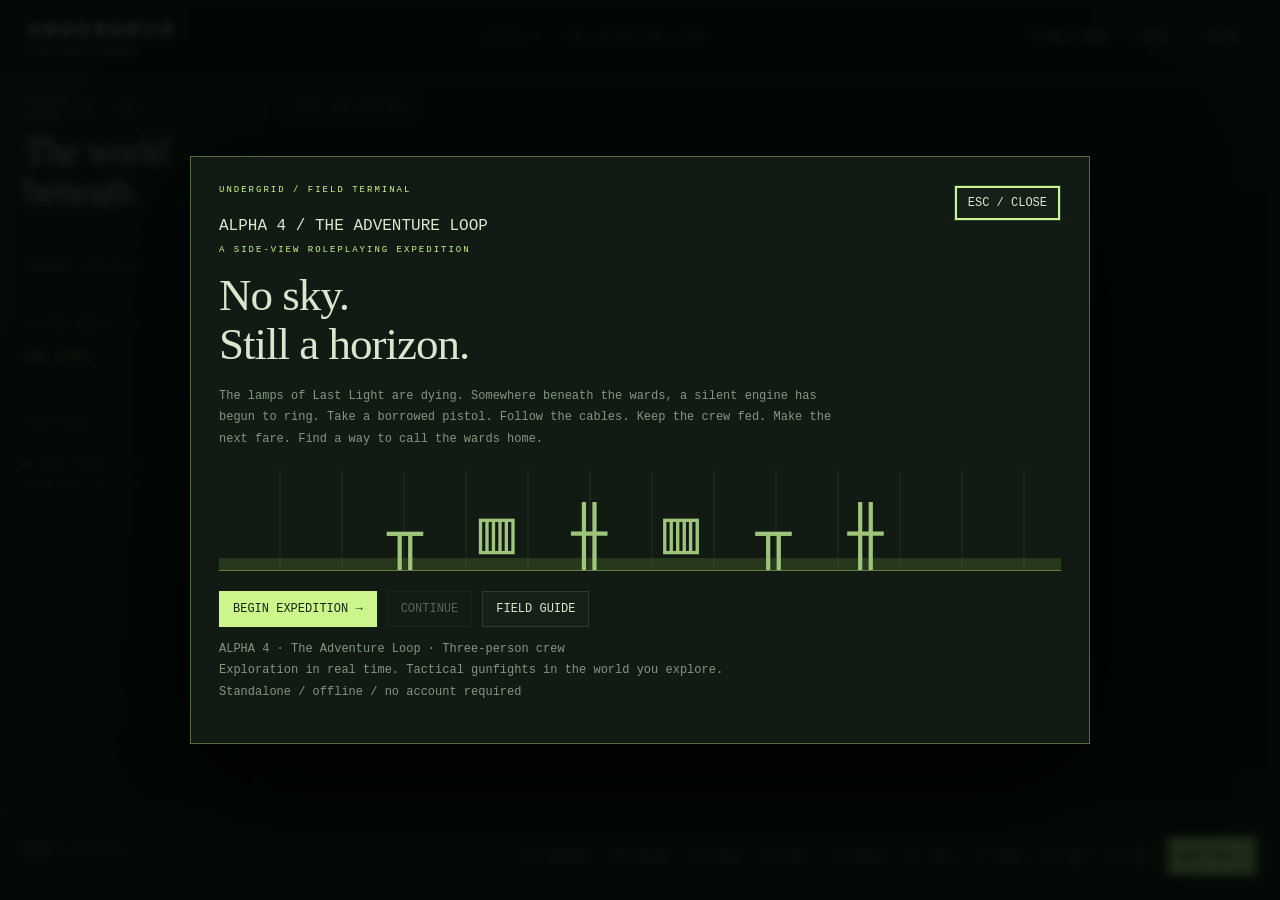
==== commit 7817f9c7: "Build Alpha 4 adventure loop, local encounters and crew progression" ====
--- a/UNDERGRID_ADVENTURE.html
+++ b/UNDERGRID_ADVENTURE.html
@@ -1,5 +1,5 @@
 <!doctype html>
-<html lang="en"><head><meta charset="utf-8"><meta name="viewport" content="width=device-width,initial-scale=1,viewport-fit=cover"><meta name="theme-color" content="#080e0c"><title>Undergrid Adventure · Alpha 3</title><style>:root{color-scheme:dark;--bg:#080e0c;--panel:#101915;--line:#2a3b30;--ink:#dbe6cf;--dim:#849582;--lime:#ccf58b;--cyan:#8ed5cd;--amber:#e7af73;--red:#f28a75}*{box-sizing:border-box}body{margin:0;background:var(--bg);color:var(--ink);font:12px 'Courier New',monospace;height:100dvh;display:grid;grid-template-rows:76px minmax(0,1fr) 90px}button{font:inherit;color:inherit;cursor:pointer;border:1px solid var(--line);background:#142018;padding:10px 13px;transition:background .15s}button:hover{background:#2a3c28;border-color:var(--lime)}button:focus-visible,canvas:focus-visible{outline:2px solid var(--lime);outline-offset:-3px}button:disabled{opacity:.35;cursor:default}header{display:flex;align-items:center;justify-content:space-between;padding:0 28px;border-bottom:1px solid var(--line);gap:20px}.wordmark{font-size:21px;letter-spacing:4px;font-weight:bold}.wordmark span{display:block;font-size:9px;letter-spacing:7px;color:var(--lime);margin-top:4px}.chapter{font-size:10px;letter-spacing:2px;color:var(--dim)}.header-actions{display:flex;gap:7px}.header-actions button{background:transparent;font-size:10px}main{display:grid;grid-template-columns:260px minmax(0,1fr);min-height:0}aside{padding:27px 24px;overflow:auto;border-right:1px solid var(--line);position:relative;background:linear-gradient(135deg,#131e16,#0b130f)}.eyebrow{font-size:9px;letter-spacing:1.8px;color:var(--dim);line-height:1.5}h1{font-family:Georgia,serif;font-weight:normal;font-size:37px;line-height:1.1;letter-spacing:-1px;margin:15px 0 25px}h2{font-size:16px;font-weight:normal;margin:10px 0;color:var(--lime)}p{line-height:1.8;color:var(--dim);font-size:11px}.divider{height:1px;background:var(--line);margin:22px 0}.depth{font-size:10px;color:var(--cyan);margin-top:16px}.objective{color:var(--ink)}.text-button{padding:8px 0;border:0;background:none;width:100%;text-align:left;font-size:10px;color:var(--lime)}.text-button span{float:right}.crew-card{border:1px solid var(--line);padding:10px;margin-top:9px;cursor:pointer}.crew-card.active{border-color:#8ba564;background:#1d2a1a}.crew-card strong{font-size:11px}.crew-card small{color:var(--dim);float:right}.bar{height:3px;background:#303b30;margin:9px 0 5px}.bar i{display:block;height:100%;background:var(--lime)}.crew-stats{font-size:9px;color:var(--dim);display:flex;justify-content:space-between}.aside-bottom{color:var(--dim);font-size:8px;letter-spacing:1px;line-height:2.4;margin-top:24px}.aside-bottom small{letter-spacing:0}.status-dot{display:inline-block;width:5px;height:5px;background:var(--lime);margin-right:5px}#stage{position:relative;overflow:hidden;background:#050c09}canvas{display:block;width:100%;height:100%;touch-action:none}.scene-top{position:absolute;left:24px;right:24px;top:20px;display:flex;justify-content:space-between;font-size:9px;letter-spacing:1.5px;color:var(--dim);pointer-events:none}#mode{color:var(--lime);border:1px solid #526c3d;padding:7px 10px;background:#101a13d9}#coordinates{padding:8px}#sceneCaption{position:absolute;left:24px;bottom:25px;pointer-events:none;font-size:8px;letter-spacing:2px;color:#71836d}#sceneCaption b{display:block;margin-top:7px;color:#adbd9d;font-size:10px;font-weight:normal}#toast{position:absolute;left:50%;top:65px;transform:translateX(-50%);background:#15241aee;border:1px solid #6b8351;padding:13px 20px;text-align:center;max-width:90%;font-size:11px;opacity:0;pointer-events:none;transition:opacity .2s;line-height:1.6}#toast.on{opacity:1}#interact{position:absolute;bottom:65px;left:50%;transform:translateX(-50%);background:#0d1a12ed;padding:10px 18px;border:1px solid #769555;font-size:11px;color:var(--lime);display:none;pointer-events:none}#targetInfo{position:absolute;right:24px;bottom:25px;color:var(--amber);background:#0b140fed;padding:10px;white-space:pre-line;line-height:1.8;font-size:10px;pointer-events:none}#targetInfo:empty{display:none}footer{border-top:1px solid var(--line);display:flex;align-items:center;gap:20px;padding:12px 24px;background:#101812}.weapon-readout{min-width:190px;display:grid;gap:5px}.weapon-readout strong{font-size:12px;color:var(--lime);font-weight:normal}#ammo{font-size:10px;color:var(--dim)}.actions{display:flex;gap:5px;margin-left:auto;flex-wrap:wrap}.actions button{font-size:11px;padding:12px 10px;color:var(--lime)}.actions button span{font-size:9px;color:var(--dim);margin-left:5px}.actions .primary,.primary{background:var(--lime);color:#1a2613;border-color:var(--lime)}#shade{position:fixed;inset:0;background:#020805d9;z-index:20;display:flex;align-items:center;justify-content:center;padding:24px;backdrop-filter:blur(5px)}#shade[hidden]{display:none}#panel{max-width:900px;width:100%;max-height:90dvh;overflow:auto;background:#111b14;border:1px solid #536a43;padding:28px;box-shadow:0 30px 120px #000}#panel h1{font-size:45px;color:var(--ink);margin:16px 0}#panel h2{color:var(--ink)}#panel p{font-size:12px;max-width:640px}#panel .close{float:right}.tag{font-size:9px;color:var(--lime);letter-spacing:2px}.grid{display:grid;grid-template-columns:repeat(auto-fit,minmax(190px,1fr));gap:12px;margin-top:20px}.card{padding:17px;border:1px solid var(--line);background:#0d160f}.card h3{color:var(--lime);font-size:13px;font-weight:normal}.card p{font-size:11px!important}.card button{margin-top:8px}.muted{color:var(--dim)}.amber{color:var(--amber)}.row{display:flex;gap:10px;flex-wrap:wrap;margin-top:18px}#touch{display:none;position:absolute;bottom:8px;left:8px;right:8px;gap:5px;justify-content:center}#touch button{touch-action:none;padding:12px;background:#15241ddd;user-select:none}.map-layout{display:grid;grid-template-columns:repeat(3,1fr);gap:10px;margin:25px 0}.map-room{padding:20px 10px;border:1px solid #3d5140;position:relative}.map-room.current{border-color:var(--lime);color:var(--lime)}.map-room small{display:block;font-size:9px;color:var(--dim);margin-top:7px}.title-art{height:100px;border-bottom:1px solid #647e42;margin:20px 0;background:repeating-linear-gradient(90deg,transparent 0 60px,#4d673a22 60px 62px),linear-gradient(0deg,#26391d 0 12%,transparent 12% 100%);display:flex;align-items:end;justify-content:space-around;color:#9ec57b;letter-spacing:10px;font-size:60px;overflow:hidden}label{display:block;margin:10px 0}input[type=file]{max-width:100%}
+<html lang="en"><head><meta charset="utf-8"><meta name="viewport" content="width=device-width,initial-scale=1,viewport-fit=cover"><meta name="theme-color" content="#080e0c"><title>Undergrid Adventure · Alpha 4</title><style>:root{color-scheme:dark;--bg:#080e0c;--panel:#101915;--line:#2a3b30;--ink:#dbe6cf;--dim:#849582;--lime:#ccf58b;--cyan:#8ed5cd;--amber:#e7af73;--red:#f28a75}*{box-sizing:border-box}body{margin:0;background:var(--bg);color:var(--ink);font:12px 'Courier New',monospace;height:100dvh;display:grid;grid-template-rows:76px minmax(0,1fr) 90px}button{font:inherit;color:inherit;cursor:pointer;border:1px solid var(--line);background:#142018;padding:10px 13px;transition:background .15s}button:hover{background:#2a3c28;border-color:var(--lime)}button:focus-visible,canvas:focus-visible{outline:2px solid var(--lime);outline-offset:-3px}button:disabled{opacity:.35;cursor:default}header{display:flex;align-items:center;justify-content:space-between;padding:0 28px;border-bottom:1px solid var(--line);gap:20px}.wordmark{font-size:21px;letter-spacing:4px;font-weight:bold}.wordmark span{display:block;font-size:9px;letter-spacing:7px;color:var(--lime);margin-top:4px}.chapter{font-size:10px;letter-spacing:2px;color:var(--dim)}.header-actions{display:flex;gap:7px}.header-actions button{background:transparent;font-size:10px}main{display:grid;grid-template-columns:260px minmax(0,1fr);min-height:0}aside{padding:27px 24px;overflow:auto;border-right:1px solid var(--line);position:relative;background:linear-gradient(135deg,#131e16,#0b130f)}.eyebrow{font-size:9px;letter-spacing:1.8px;color:var(--dim);line-height:1.5}h1{font-family:Georgia,serif;font-weight:normal;font-size:37px;line-height:1.1;letter-spacing:-1px;margin:15px 0 25px}h2{font-size:16px;font-weight:normal;margin:10px 0;color:var(--lime)}p{line-height:1.8;color:var(--dim);font-size:11px}.divider{height:1px;background:var(--line);margin:22px 0}.depth{font-size:10px;color:var(--cyan);margin-top:16px}.objective{color:var(--ink)}.text-button{padding:8px 0;border:0;background:none;width:100%;text-align:left;font-size:10px;color:var(--lime)}.text-button span{float:right}.crew-card{border:1px solid var(--line);padding:10px;margin-top:9px;cursor:pointer}.crew-card.active{border-color:#8ba564;background:#1d2a1a}.crew-card strong{font-size:11px}.crew-card small{color:var(--dim);float:right}.bar{height:3px;background:#303b30;margin:9px 0 5px}.bar i{display:block;height:100%;background:var(--lime)}.crew-stats{font-size:9px;color:var(--dim);display:flex;justify-content:space-between}.aside-bottom{color:var(--dim);font-size:8px;letter-spacing:1px;line-height:2.4;margin-top:24px}.aside-bottom small{letter-spacing:0}.status-dot{display:inline-block;width:5px;height:5px;background:var(--lime);margin-right:5px}#stage{position:relative;overflow:hidden;background:#050c09}canvas{display:block;width:100%;height:100%;touch-action:none}.scene-top{position:absolute;left:24px;right:24px;top:20px;display:flex;justify-content:space-between;font-size:9px;letter-spacing:1.5px;color:var(--dim);pointer-events:none}#mode{color:var(--lime);border:1px solid #526c3d;padding:7px 10px;background:#101a13d9}#coordinates{padding:8px}#sceneCaption{position:absolute;left:24px;bottom:25px;pointer-events:none;font-size:8px;letter-spacing:2px;color:#71836d}#sceneCaption b{display:block;margin-top:7px;color:#adbd9d;font-size:10px;font-weight:normal}#toast{position:absolute;left:50%;top:65px;transform:translateX(-50%);background:#15241aee;border:1px solid #6b8351;padding:13px 20px;text-align:center;max-width:90%;font-size:11px;opacity:0;pointer-events:none;transition:opacity .2s;line-height:1.6}#toast.on{opacity:1}#interact{position:absolute;bottom:65px;left:50%;transform:translateX(-50%);background:#0d1a12ed;padding:10px 18px;border:1px solid #769555;font-size:11px;color:var(--lime);display:none;pointer-events:none}#targetInfo{position:absolute;right:24px;bottom:25px;color:var(--amber);background:#0b140fed;padding:10px;white-space:pre-line;line-height:1.8;font-size:10px;pointer-events:none}#targetInfo:empty{display:none}footer{border-top:1px solid var(--line);display:flex;align-items:center;gap:20px;padding:12px 24px;background:#101812}.weapon-readout{min-width:190px;display:grid;gap:5px}.weapon-readout strong{font-size:12px;color:var(--lime);font-weight:normal}#ammo{font-size:10px;color:var(--dim)}.actions{display:flex;gap:5px;margin-left:auto;flex-wrap:wrap}.actions button{font-size:11px;padding:12px 10px;color:var(--lime)}.actions button span{font-size:9px;color:var(--dim);margin-left:5px}.actions .primary,.primary{background:var(--lime);color:#1a2613;border-color:var(--lime)}#shade{position:fixed;inset:0;background:#020805d9;z-index:20;display:flex;align-items:center;justify-content:center;padding:24px;backdrop-filter:blur(5px)}#shade[hidden]{display:none}#panel{max-width:900px;width:100%;max-height:90dvh;overflow:auto;background:#111b14;border:1px solid #536a43;padding:28px;box-shadow:0 30px 120px #000}#panel h1{font-size:45px;color:var(--ink);margin:16px 0}#panel h2{color:var(--ink)}#panel p{font-size:12px;max-width:640px}#panel .close{float:right}.tag{font-size:9px;color:var(--lime);letter-spacing:2px}.grid{display:grid;grid-template-columns:repeat(auto-fill,minmax(190px,1fr));gap:12px;margin-top:20px}.card{padding:17px;border:1px solid var(--line);background:#0d160f}.card h3{color:var(--lime);font-size:13px;font-weight:normal}.card p{font-size:11px!important}.card button{margin-top:8px}.muted{color:var(--dim)}.amber{color:var(--amber)}.row{display:flex;gap:10px;flex-wrap:wrap;margin-top:18px}#touch{display:none;position:absolute;bottom:8px;left:8px;right:8px;gap:5px;justify-content:center}#touch button{touch-action:none;padding:12px;background:#15241ddd;user-select:none}.map-layout{display:grid;grid-template-columns:repeat(3,1fr);gap:10px;margin:25px 0}.map-room{padding:20px 10px;border:1px solid #3d5140;position:relative}.map-room.current{border-color:var(--lime);color:var(--lime)}.map-room small{display:block;font-size:9px;color:var(--dim);margin-top:7px}.title-art{height:100px;border-bottom:1px solid #647e42;margin:20px 0;background:repeating-linear-gradient(90deg,transparent 0 60px,#4d673a22 60px 62px),linear-gradient(0deg,#26391d 0 12%,transparent 12% 100%);display:flex;align-items:end;justify-content:space-around;color:#9ec57b;letter-spacing:10px;font-size:60px;overflow:hidden}label{display:block;margin:10px 0}input[type=file]{max-width:100%}
 @media(max-width:1100px){main{grid-template-columns:210px minmax(0,1fr)}aside{padding:20px 17px}h1{font-size:30px}.actions button span{display:none}.weapon-readout{min-width:160px}footer{padding:10px 15px}.chapter{display:none}}@media(pointer:coarse){#touch{display:flex}#sceneCaption{display:none}#interact{bottom:70px}}@media(max-width:700px){body{grid-template-rows:58px minmax(0,1fr) 105px}header{padding:0 12px;gap:8px}.wordmark{font-size:15px;letter-spacing:2px}.wordmark span{font-size:7px;letter-spacing:4px}.header-actions button{padding:8px}.header-actions span{display:none}main{grid-template-columns:1fr}aside{display:none}footer{padding:8px;gap:6px;align-items:start;flex-direction:column}.weapon-readout{display:flex;align-items:center;gap:12px;width:100%;font-size:9px}.weapon-readout .eyebrow{font-size:8px}.weapon-readout strong{font-size:10px}.actions{margin:0;gap:4px;width:100%}.actions button{flex:1;padding:12px 5px;font-size:10px}#panel{padding:20px}#panel h1{font-size:34px}.scene-top{left:12px;right:12px}#coordinates{display:none}.map-layout{grid-template-columns:repeat(2,1fr)}#sceneCaption{bottom:15px;font-size:7px}#toast{top:60px;width:90%}#targetInfo{right:12px;bottom:65px}}
 
 /* Persistent crew controls remain visible on narrow viewports. */
@@ -8,11 +8,14 @@
 @media(max-width:700px){#crewDock{top:56px;display:grid;grid-template-columns:repeat(3,minmax(0,1fr)) 42px;gap:4px;width:calc(100% - 24px);max-width:none}.quick-crew{min-width:0;grid-template-columns:minmax(0,1fr) 20px;padding:7px 5px;gap:4px}.crew-index{display:none}.crew-label b{font-size:9px;max-width:70px}.crew-label small{font-size:8px}.ap-readout{font-size:22px;grid-column:2}.ap-pips i{width:11px}.next-crew{font-size:9px;padding:4px}.next-crew small{font-size:7px}#toast{top:145px}#sceneCaption{display:none}#targetInfo{max-width:230px}.chapter{display:none}}
 .loadout-hero{display:flex;align-items:center;gap:20px;border-bottom:1px solid var(--line)}.loadout-hero canvas{width:210px;height:140px;max-width:45%}.card canvas{width:100%;height:85px;object-fit:contain;image-rendering:auto;background:#09130e}.card canvas[data-armor-art]{height:125px}
 #bossReadout{position:absolute;left:20px;right:20px;bottom:110px;background:#251e13ed;border:1px solid var(--amber);color:var(--amber);padding:10px;font-size:10px;line-height:1.6;pointer-events:none}.loadout-hero h1{overflow-wrap:anywhere}@media(max-width:700px){#bossReadout{left:10px;right:10px;bottom:130px;font-size:9px}.actions button{padding:11px 3px}}
+#interact{pointer-events:auto;cursor:pointer;white-space:normal;max-width:90%;line-height:1.5}#lesson{position:absolute;left:24px;right:24px;bottom:18px;color:#91aa80;font-size:10px;pointer-events:none;line-height:1.5}#sceneCaption{display:none}#moment{position:absolute;z-index:9;bottom:63px;left:20px;max-width:430px;background:#122219f5;border:1px solid #7a985a;padding:13px 36px 13px 15px;box-shadow:0 10px 35px #0007}#moment small{display:block;letter-spacing:2px;font-size:8px;color:var(--dim)}#moment b{display:block;margin:7px 0;color:var(--lime);font-size:14px}#moment span{display:block;font-size:11px;line-height:1.7;color:var(--ink)}#moment button{margin-top:9px;padding:6px 10px}.moment-close{position:absolute;right:4px;top:0;border:0;background:transparent}#tactical{position:absolute;left:15px;right:15px;bottom:45px;display:flex;gap:5px;align-items:center;flex-wrap:wrap;z-index:7}#tactical[hidden]{display:none}#tactical button{font-size:9px;background:#15261dee;padding:8px}#tactical span{font-size:9px;color:var(--amber);background:#0d1a12e8;padding:8px}.loadout-tabs{display:flex;gap:6px;flex-wrap:wrap;margin:20px 0 10px}.loadout-tabs button{font-size:10px}.loadout-tabs .primary{color:#172410}#panel [hidden]{display:none!important}#panel [data-loadout-section]{margin-top:20px}@media(max-width:700px){#moment{left:12px;right:12px;bottom:145px;max-width:none}#lesson{bottom:65px;font-size:8px;left:12px;right:12px}#tactical{bottom:125px;left:10px;right:10px;gap:3px}#tactical button{padding:7px 6px;font-size:8px}#tactical span{font-size:8px}#interact{bottom:115px;font-size:9px}#touch{bottom:12px}.actions{gap:3px}.actions button{padding:10px 2px;font-size:9px}.loadout-tabs{gap:4px}.loadout-tabs button{padding:8px;font-size:9px}}
+
+.appearance-settings{margin:12px 0;color:var(--dim);font-size:10px}.appearance-settings summary{cursor:pointer;padding:8px;border-bottom:1px solid var(--line)}
 </style></head>
-<body><header><div class="wordmark">UNDERGRID<span>ADVENTURE</span></div><div class="chapter">ALPHA 3 / THE LIVING UNDERGRID</div><div class="header-actions"><button data-action="help">? <span>FIELD GUIDE</span></button><button data-action="save">SAVE</button><button data-action="system">SYSTEM</button></div></header>
+<body><header><div class="wordmark">UNDERGRID<span>ADVENTURE</span></div><div class="chapter">ALPHA 4 / THE ADVENTURE LOOP</div><div class="header-actions"><button data-action="help">? <span>FIELD GUIDE</span></button><button data-action="save">SAVE</button><button data-action="system">SYSTEM</button></div></header>
 <main><aside><div class="eyebrow">EXPEDITION / 001</div><h1>The world<br>beneath.</h1><div class="divider"></div><div class="eyebrow">CURRENT LOCATION</div><h2 id="location"></h2><p id="flavor"></p><div class="depth" id="depth"></div><div class="divider"></div><div class="eyebrow">ACTIVE OBJECTIVE</div><p id="objective" class="objective"></p><button class="text-button" data-action="journal">OPEN JOURNAL <span>↗</span></button><div class="divider"></div><div class="eyebrow">YOUR CREW</div><div id="crew"></div><div class="aside-bottom"><span class="status-dot"></span> LOCAL SIGNAL ACTIVE<br><small>Progress stays on this device.</small></div></aside>
-<section id="stage"><div id="crewDock" aria-label="Quick crew selection"></div><canvas id="view" aria-label="Side-view exploration and tactical battlefield" tabindex="0"></canvas><div class="scene-top"><span id="mode">FREE EXPLORATION</span><span id="coordinates"></span></div><div id="toast" role="status"></div><div id="bossReadout" hidden></div><div id="targetInfo"></div><div id="interact"></div><div id="sceneCaption"><span>LOW WARDS AUTHORITY</span><b>NO SKY. STILL A HORIZON.</b></div><div id="touch"><button data-hold="a" aria-label="Move left">◀</button><button data-hold="d" aria-label="Move right">▶</button><button data-hold="w" aria-label="Climb up">↑</button><button data-hold="s" aria-label="Climb down">↓</button><button data-key=" " aria-label="Jump">JUMP</button><button data-action="interact">USE</button></div></section></main>
-<footer><div class="weapon-readout"><span class="eyebrow" id="actorName">ROOK / DRIFTER</span><strong id="weaponName"></strong><span id="ammo"></span></div><div class="actions"><button data-action="interact">E <span>INTERACT</span></button><button data-action="reload">R <span>RELOAD</span></button><button data-action="overwatch">O <span>WATCH</span></button><button data-action="grenade">G <span>FRAG</span></button><button data-action="heal">H <span>MEDKIT</span></button><button data-action="inventory">I <span>PACK</span></button><button data-action="tools">T <span>TOOLS</span></button><button data-action="map">M <span>MAP</span></button><button data-action="end" class="primary" id="endTurn">END TURN →</button></div></footer>
+<section id="stage"><div id="crewDock" aria-label="Quick crew selection"></div><canvas id="view" aria-label="Side-view exploration and tactical battlefield" tabindex="0"></canvas><div class="scene-top"><span id="mode">FREE EXPLORATION</span><span id="coordinates"></span></div><div id="lesson"></div><div id="moment" hidden></div><div id="tactical" hidden></div><div id="toast" role="status"></div><div id="bossReadout" hidden></div><div id="targetInfo"></div><button id="interact" data-action="interact"></button><div id="sceneCaption"><span>LOW WARDS AUTHORITY</span><b>NO SKY. STILL A HORIZON.</b></div><div id="touch"><button data-hold="a" aria-label="Move left">◀</button><button data-hold="d" aria-label="Move right">▶</button><button data-hold="w" aria-label="Climb up">↑</button><button data-hold="s" aria-label="Climb down">↓</button><button data-key=" " aria-label="Jump">JUMP</button><button data-action="interact">USE</button></div></section></main>
+<footer><div class="weapon-readout"><span class="eyebrow" id="actorName">ROOK / DRIFTER</span><strong id="weaponName"></strong><span id="ammo"></span></div><div class="actions"><button data-action="interact">E <span>INTERACT</span></button><button data-action="reload">R <span>RELOAD</span></button><button data-action="overwatch">O <span>WATCH</span></button><button data-action="grenade">G <span>FRAG</span></button><button data-action="heal">H <span>MEDKIT</span></button><button data-action="inventory">I <span>PACK</span></button><button data-action="tools">T <span>TOOLS</span></button><button data-action="map">M <span>MAP</span></button><button data-action="quickweapon">V <span>SWAP</span></button><button data-action="end" class="primary" id="endTurn">END TURN →</button></div></footer>
 <div id="shade" hidden><section id="panel" role="dialog" aria-modal="true" aria-labelledby="panelTitle"></section></div><script>'use strict';
 // World coordinates are independent of viewport. Platforms are one-way floors;
 // ladders form a graph used by squad movement and enemy pathfinding.
@@ -233,6 +236,37 @@
 });
 
 UG.rooms.pressure.objects.push(obj('attendant','patient',340,620,'Injured flood-control attendant'));
+</script><script>/* Alpha 4: existing-world improvements and deliberately entered challenges. */
+UG.roomTiers={hearth:0,cable:1,sump:1,furnace:2,archive:2,bell:3,market:0,yard:2,slag:3,foundry:3,garden:2,docks:3,deadrail:3,skyhooks:4,blacksite:5,convoy:3,tenement:1,vents:4,pressure:4,excavator:6,quiet:0,trial:0};
+UG.skills={
+ deadeye:{name:'Deadeye',role:'PRECISION',cost:1,desc:'1 AP: +20 accuracy and +2 penetration for your next shot this round.'},
+ brace:{name:'Brace',role:'HEAVY / SURVIVAL',cost:1,desc:'1 AP: two-AP guns cost one AP and gain +3 armor until next round. Moving breaks the stance.'},
+ dash:{name:'Combat dash',role:'MOBILITY',cost:1,desc:'1 AP: your next movement can cover 1.8× normal route distance. Once per round.'},
+ patch:{name:'Field patch',role:'MEDICAL',cost:1,desc:'1 AP: heal the most injured nearby crew member for 35 and clear burn/toxin. No kit; once per encounter.'},
+ overload:{name:'Overload',role:'TECHNICAL',cost:1,desc:'1 AP: shock and suppress the selected hostile within 600 units and clear line of sight. Once per encounter; machinery takes 12 damage.'},
+ breach:{name:'Shaped frag',role:'EXPLOSIVES',cost:2,desc:'2 AP + one frag: aim a stronger 53-damage blast. Allies still take damage.'}
+};
+UG.weaponSources={pistol:'Starter equipment',rifle:'Restore Last Light for Mara',shotgun:'Sump maintenance chest',sniper:'Archive surveyor case',smg:'Repair the freight locomotive',handcannon:'Ashline bounty or workbench',needle:'Blackwater survey cache',laser:'Skyhook watch locker',arc:'Blacksite locker or workbench',flame:'Ashline weapons case',launcher:'Dock armory or freight escort',plasma:'Blacksite unregistered cache',heavy:'Rivet Foundry locker',chainblade:'Workbench pattern',railgun:'Settle Vera’s courier ledger'};
+// Small physical steps teach jumping without disrupting the original ladder paths.
+UG.rooms.hearth.platforms.push(platform('step-one',780,830,90),platform('step-two',920,775,90),platform('step-three',1050,720,90));
+UG.rooms.hearth.objects.push(loot('starter-stash',805,830,'A drifter’s spare magazine',{ammo:12,scrap:3}));
+// A restrained set of authored encounter groups, rather than every floor at once.
+const squads={cable:{c1:'gate',c2:'gantry',c3:'gantry'},sump:{s1:'pumps',s2:'pumps',s3:'walkway'},furnace:{f1:'floor',f2:'upper',f3:'upper'},archive:{a1:'stacks',a2:'balcony'},yard:{y1:'freight',y2:'freight',y3:'roof'},garden:{g1:'waterline',g2:'waterline',g3:'balcony'}};
+for(const [id,groups] of Object.entries(squads))for(const e of UG.rooms[id].enemies)e.squad=groups[e.id];
+UG.mods.focused={name:'Union focus rail',acc:11,damage:0,desc:'+11 accuracy. An awarded precision pattern; no damage tradeoff.'};
+UG.gear.blastliner={name:'Blast liner',blastResist:true,desc:'Halves incoming explosion damage. Awarded by freight defense work.'};
+UG.activities={
+ salvage:{name:'The lost consignment',tier:2,objective:'recover',fee:0,xp:65,credits:45,scrap:7,reward:{mod:'focused'},desc:'Recover a freight case and carry it to the exit. You can fight, bypass or suppress its guards.',foes:[['r1','scav',750,880],['r2','sentry',1230,660],['r3','hound',1100,880]]},
+ defense:{name:'Three minutes of light',tier:3,objective:'defend',rounds:3,fee:10,xp:95,credits:70,scrap:10,reward:{gear:'blastliner'},desc:'Keep the relay intact through three hostile rounds, or repel all attackers sooner. Its health is separate from your crew.',foes:[['r1','smuggler',1050,880],['r2','sentry',1250,660],['r3','heavy',1390,880]]},
+ extraction:{name:'Wrong side of the cordon',tier:5,objective:'escape',fee:10,xp:110,credits:85,scrap:12,reward:{weapon:'laser'},desc:'Reach the extraction hatch. An elite cordon is guarding the direct road. Killing everyone is optional.',foes:[['r1','gunner',1100,880],['r2','shocker',1300,660],['r3','cutter',1390,880]]},
+ warrant:{name:'Collector’s last notice',tier:5,objective:'leader',fee:15,xp:130,credits:100,scrap:14,reward:{weapon:'handcannon'},desc:'Defeat the named collector. Its escort is not the objective. Watch the elevated firing lane.',foes:[['r1','jackal',1230,880],['r2','sentry',1350,660],['r3','hound',1050,880]]}
+};
+UG.rooms.trial={name:'Freight work site',subtitle:'Paid work. Real ammunition. Your choice to take it.',depth:280,color:'#c9c091',theme:'rail',w:1600,h:1000,platforms:[platform('floor',0,880,1600),platform('west',80,660,550),platform('east',880,660,640),platform('bridge',380,440,850)],ladders:[ladder(220,660,880),ladder(1080,660,880),ladder(540,440,660),ladder(1110,440,660)],objects:[obj('job-case','activity',1100,440,'Freight consignment'),obj('job-exit','activity',1490,880,'Extraction hatch'),obj('job-abort','activity',90,880,'Return to dispatcher')],enemies:[],covers:[{id:'trial-c1',x:610,y:880,hp:40},{id:'trial-c2',x:1000,y:880,hp:45},{id:'trial-c3',x:1170,y:660,hp:40}],barrels:[{id:'trial-b1',x:930,y:880}]};
+
+UG.rooms.trial.objects.push(obj('job-relay','activity',600,880,'Relay / repair +35 HP'));
+// Three existing sites get tangible, persistent work-floor interactions.
+UG.utilities={belt:{room:'furnace',kind:'belt',x:420,y:880,name:'Foundry conveyor drive'},crane:{room:'docks',kind:'cargo',x:1040,y:440,name:'Hanging cargo release'},runoff:{room:'garden',kind:'drain',x:800,y:450,name:'Runoff isolation valve'}};
+for(const [id,u] of Object.entries(UG.utilities))UG.rooms[u.room].objects.push(obj('utility-'+id,'utility',u.x,u.y,u.name,{utility:id}));
 </script><script>/* The Hollow Signal — exploration, tactical encounters and presentation.
    All persistent world mutations live in S. Runtime paths/FX never enter saves. */
 (() => {
@@ -253,7 +287,7 @@
 return upgrade({version:2,room:'hearth',party:[{id:'rook',name:'Rook',role:'Drifter',x:290,y:880,hp:90,maxhp:90,weapon:'pistol',mag:8,armor:1,color:'#ccf58b',dir:1,vy:0}],world:worlds,visited:['hearth'],items:{},weapons:['pistol'],ammo:64,meds:4,grenades:3,credits:35,xp:0,level:1,kills:0,flags:{},journal:[],checkpoint:'hearth',ending:false});}
 function notify(text){$('#toast').textContent=text;$('#toast').classList.add('on');toastTime=5;}
 function log(text){S.journal.unshift(text);S.journal=S.journal.slice(0,40);}
-function save(quiet=false){if(!S)return false;if(paths.size){if(!quiet)notify('Wait for crew movement to finish before saving.');return false;}if(battle){if(!quiet)notify('Finish or retreat from the encounter before saving.');return false;}try{localStorage.setItem(KEY,JSON.stringify(S));if(!quiet)notify('Expedition saved.');return true;}catch{if(!quiet)notify('Local storage unavailable. Export a backup in SYSTEM.');return false;}}
+function save(quiet=false){if(!S)return false;if(S.adventure?.run){if(!quiet)notify('Complete or leave the paid job before saving.');return false;}if(transitActors.size){if(!quiet)notify('Wait for the winch or lift to finish before saving.');return false;}if(battle){if(!quiet)notify('Finish or retreat from the encounter before saving.');return false;}try{localStorage.setItem(KEY,JSON.stringify(saveSnapshot()));if(!quiet)notify('Expedition saved.');return true;}catch{if(!quiet)notify('Local storage unavailable. Export a backup in SYSTEM.');return false;}}
 function validate(d){
  d=upgrade(d);
  if(!d||d.version!==2||!Object.hasOwn(UG.rooms,d.room)||!Array.isArray(d.party)||d.party.length<1||d.party.length>3)throw Error('Not a Hollow Signal v2 save.');
@@ -264,24 +298,24 @@
  const ids=new Set();for(const a of [...d.party,...d.reserve]){if(!a||!(a.id==='rook'||Object.hasOwn(UG.companions,a.id))||ids.has(a.id)||!Object.hasOwn(UG.weapons,a.weapon)||!finite(a.hp)||!finite(a.maxhp)||a.maxhp<1||a.maxhp>10000||!finite(a.x)||!finite(a.y)||a.x<0||a.x>UG.rooms[d.room].w||a.y<0||a.y>UG.rooms[d.room].h||!finite(a.mag)||a.mag<0||a.mag>weapon(a).mag||!finite(a.armor))throw Error('Invalid crew.');ids.add(a.id);a.hp=clamp(a.hp,0,a.maxhp);a.vy=0;a.name=a.id==='rook'?'Rook':UG.companions[a.id].name;a.role=a.id==='rook'?'Drifter':UG.companions[a.id].role;a.color=a.id==='rook'?'#ccf58b':UG.companions[a.id].color;}
  if(!d.party.some(a=>a.id==='rook')||!d.party.some(a=>a.hp>0))throw Error('Missing living crew.');
  for(const [id,r] of Object.entries(UG.rooms)){const w=d.world?.[id];if(!w||!w.enemies||!w.opened||!w.covers)throw Error('Incomplete world.');for(const e of r.enemies){let q=w.enemies[e.id];if(!q||!finite(q.hp)||q.hp<0||q.hp>UG.enemyTypes[e.type].hp||!finite(q.x)||!finite(q.y)||q.x<0||q.x>r.w||q.y<0||q.y>r.h)throw Error('Invalid hostile data.');}}
- validateExpansion(d);validateLiving(d);return d;
+ validateExpansion(d);validateLiving(d);validateAdventure(d);return d;
 }
 function restore(){try{return validate(JSON.parse(localStorage.getItem(KEY)));}catch{return null;}}
 function close(){modal=false;$('#shade').hidden=true;keys={};cv.focus();}
 function panel(title,body){modal=true;keys={};$('#shade').hidden=false;$('#panel').innerHTML=`<button class="close" data-action="close">ESC / CLOSE</button><div class="tag">UNDERGRID / FIELD TERMINAL</div><h2 id="panelTitle">${title}</h2>${body}`;$('#panel').querySelector('button').focus();}
 const escape=s=>String(s).replace(/[&<>"']/g,c=>({'&':'&amp;','<':'&lt;','>':'&gt;','"':'&quot;',"'":'&#39;'}[c]));
-function title(){const has=!!restore();panel('ALPHA 3 / THE LIVING UNDERGRID',`<div class="tag">A SIDE-VIEW ROLEPLAYING EXPEDITION</div><h1>No sky.<br>Still a horizon.</h1><p>The lamps of Last Light are dying. Somewhere beneath the wards, a silent engine has begun to ring. Take a borrowed pistol. Follow the cables. Keep the crew fed. Make the next fare. Find a way to call the wards home.</p><div class="title-art" aria-hidden="true">╥ ▥ ╫ ▥ ╥ ╫</div><div class="row"><button class="primary" data-action="${has?'restart':'new'}">BEGIN EXPEDITION →</button><button data-action="continue" ${has?'':'disabled'}>CONTINUE</button><button data-action="help">FIELD GUIDE</button></div><p>ALPHA 3 · The Living Undergrid · Three-person crew<br>Exploration in real time. Tactical gunfights in the world you explore.<br>Standalone / offline / no account required</p>`);}
-function start(load=false){S=load?restore():fresh();if(!S)return;active=0;battle=null;paths.clear();fx=[];close();cam.x=0;cam.y=300;notify(load?'EXPEDITION RESUMED // '+room().name:'LAST LIGHT // Speak to Mara beside the lamp. E to interact.');hud();save(true);}
+function title(){const has=!!restore();panel('ALPHA 4 / THE ADVENTURE LOOP',`<div class="tag">A SIDE-VIEW ROLEPLAYING EXPEDITION</div><h1>No sky.<br>Still a horizon.</h1><p>The lamps of Last Light are dying. Somewhere beneath the wards, a silent engine has begun to ring. Take a borrowed pistol. Follow the cables. Keep the crew fed. Make the next fare. Find a way to call the wards home.</p><div class="title-art" aria-hidden="true">╥ ▥ ╫ ▥ ╥ ╫</div><div class="row"><button class="primary" data-action="${has?'restart':'new'}">BEGIN EXPEDITION →</button><button data-action="continue" ${has?'':'disabled'}>CONTINUE</button><button data-action="help">FIELD GUIDE</button></div><p>ALPHA 4 · The Adventure Loop · Three-person crew<br>Exploration in real time. Tactical gunfights in the world you explore.<br>Standalone / offline / no account required</p>`);}
+function start(load=false){resetRuntimeMotion();UG.rooms.trial.enemies=[];motionMemory.clear();interactionFocus=null;S=load?restore():fresh();if(!S)return;active=0;battle=null;paths.clear();fx=[];close();cam.x=0;cam.y=300;notify(load?'EXPEDITION RESUMED // '+room().name:'LAST LIGHT // Speak to Mara beside the lamp. E to interact.');hud();save(true);}
 function openingObjective(){if(S.ending)return 'Freight charter secured. There is paid work at the Rustmarket boards.';if(!S.flags.quest)return 'Speak to Mara in Last Light. The old relay has started ringing.';if(!S.items.fuse)return 'Find a live fuse high in the Cableworks. Reach the upper catwalks by ladder.';if(!S.flags.power)return 'Bring the live fuse back to Mara in Last Light.';if(!S.items.rig)return 'Find the climbing rig in the Drowned Sump. Access is above Last Light.';if(!S.items.heart)return 'Recover the condenser heart from the Furnace Mile.';if(!S.items.cipher)return 'Use the rig to enter the upper Cableworks archive. Recover the signal cipher.';if(!S.flags.signal)return 'Return to Mara with the heart and cipher. Prepare for the Bell Engine.';return 'Reach the Bell Engine through the Furnace Mile. Defeat its keeper and answer the signal.';}
-function hud(){if(!S)return;let a=selected(),w=weapon(a);$('#location').textContent=room().name;$('#flavor').textContent=room().subtitle;$('#depth').textContent=`▼ ${room().depth} M BELOW / ${S.visited.length}/${Object.keys(UG.rooms).length} DISTRICTS`;$('#objective').textContent=objective();$('#mode').textContent=battle?(battle.phase==='enemy'?'HOSTILE ACTIVATION':`TACTICAL / ROUND ${battle.round} · ${a.ap||0} AP`):'FREE EXPLORATION';$('#coordinates').textContent=`${S.room.toUpperCase()} / ${Math.round(a.x)} : ${Math.round(a.y)}`;$('#crew').innerHTML=actors().map((p,i)=>`<div class="crew-card ${active===i?'active':''}" role="button" tabindex="0" data-select="${i}"><strong>${escape((p.callsign||p.name).toUpperCase())}</strong><small>${p.role}</small><div class="bar"><i style="width:${clamp(p.hp/p.maxhp*100,0,100)}%"></i></div><div class="crew-stats"><span>${Math.ceil(p.hp)}/${p.maxhp} HP</span><span>${battle?(p.ap||0)+' AP':'LV '+S.level}</span></div></div>`).join('');$('#actorName').textContent=`${(a.callsign||a.name).toUpperCase()} / LV ${S.level} · ¢${S.credits}`;$('#weaponName').textContent=w.name.toUpperCase();$('#ammo').textContent=`${w.melee?'MELEE / NO AMMO':a.mag+'/'+w.mag+' · '+S.ammo+' SPARE'}`;$('#endTurn').disabled=!battle||battle.phase!=='player';
-crewDock();
-for(let action of ['overwatch','grenade'])$(`[data-action="${action}"]`).disabled=!battle||battle.phase!=='player';
-}
-function travel(to,x,y){S.room=to;bossWarning=null;toolMode=false;liftMotion.clear();transitActors.clear();active=0;actors().forEach((a,i)=>{a.x=x+i*30;a.y=y;a.vy=0;a.ap=0;a.watch=false;});if(!S.visited.includes(to)){S.visited.push(to);gainXP(8);}paths.clear();battle=null;grenadeMode=false;cam.x=x-viewport.w/viewport.scale/2;cam.y=y-viewport.h/viewport.scale/2;close();log('Entered '+room().name+'.');notify(room().name.toUpperCase()+' // '+room().subtitle);livingEntry();hud();save(true);}
-function gainXP(n){S.xp+=n;while(S.xp>=S.level*65){S.xp-=S.level*65;S.level++;for(const a of allCrew()){a.points=(a.points||0)+1;a.maxhp+=10;a.hp=Math.min(a.maxhp,a.hp+25);}notify('LEVEL '+S.level+' // +10 maximum HP. All crew recovered 25 HP.');}}
+function hud(){if(!S)return;let a=selected(),w=weapon(a);$('#location').textContent=room().name;$('#flavor').textContent=room().subtitle;$('#depth').textContent=`▼ ${room().depth} M BELOW / ${S.visited.length}/${Object.keys(UG.rooms).length-1} DISTRICTS`;$('#objective').textContent=objective();$('#mode').textContent=battle?(battle.phase==='enemy'?'HOSTILE ACTIVATION':`TACTICAL / ROUND ${battle.round} · ${a.ap||0} AP`):'FREE EXPLORATION';$('#coordinates').textContent=`LV ${S.level} · ${S.xp}/${S.level*65} XP · ¢${S.credits}`;$('#crew').innerHTML=actors().map((p,i)=>`<div class="crew-card ${active===i?'active':''}" role="button" tabindex="0" data-select="${i}"><strong>${escape((p.callsign||p.name).toUpperCase())}</strong><small>${p.role}</small><div class="bar"><i style="width:${clamp(p.hp/p.maxhp*100,0,100)}%"></i></div><div class="crew-stats"><span>${Math.ceil(p.hp)}/${p.maxhp} HP</span><span>${battle?(p.ap||0)+' AP':'LV '+S.level}</span></div></div>`).join('');$('#actorName').textContent=`${(a.callsign||a.name).toUpperCase()} / LV ${S.level} · ¢${S.credits}`;$('#weaponName').textContent=w.name.toUpperCase();$('#ammo').textContent=`${w.melee?'MELEE / NO AMMO':a.mag+'/'+w.mag+' · '+S.ammo+' SPARE'}`;$('#endTurn').disabled=!battle||battle.phase!=='player';
+crewDock();adventureHUD();
+for(let action of ['overwatch','grenade'])$(`[data-action="${action}"]`).disabled=!battle||battle.phase!=='player'||(action==='grenade'?(a.ap<2||S.grenades<1):a.ap<1);
+}
+function travel(to,x,y){fx=[];S.room=to;interactionFocus=null;motionMemory.clear();viewOffset={x:0,y:0};bossWarning=null;toolMode=false;liftMotion.clear();transitActors.clear();active=0;actors().forEach((a,i)=>{a.x=clamp(x+i*42,18,room().w-18);a.y=y;a.vy=0;a.ap=0;a.watch=false;});if(to!=='trial'&&!S.visited.includes(to)){S.visited.push(to);gainXP(8);}paths.clear();battle=null;grenadeMode=false;cam.x=x-viewport.w/viewport.scale/2;cam.y=y-viewport.h/viewport.scale/2;close();log('Entered '+room().name+'.');notify(room().name.toUpperCase()+' // '+room().subtitle);livingEntry();moment(room().name,room().subtitle+' / '+(UG.roomTiers[to]?'Danger tier '+UG.roomTiers[to]:'Shelter'),null,null);hud();save(true);}
+function gainXP(n){S.xp+=n;while(S.xp>=S.level*65){S.xp-=S.level*65;S.level++;abilityLevel();for(const a of allCrew()){a.points=(a.points||0)+1;a.maxhp+=10;a.hp=Math.min(a.maxhp,a.hp+25);}notify('LEVEL '+S.level+' // +10 maximum HP. All crew recovered 25 HP.');moment('LEVEL '+S.level,'+10 max HP · +1 talent point per fighter · '+(S.level%2===0&&S.level<=6?'new ability licence':'crew recovered 25 HP'),'BUILD FIGHTER','skills');}}
 function floorAt(a){return room().platforms.find(p=>Math.abs(p.y-a.y)<9&&a.x>=p.x-8&&a.x<=p.x+p.w+8);}
-function nearObject(){const a=selected();return room().objects.filter(o=>!(world().opened[o.id]&&['loot','recruit'].includes(o.type))&&dist(a,o)<85).sort((a,b)=>dist(selected(),a)-dist(selected(),b))[0];}
-function interact(){const candidate=nearObject();if(candidate&&['machine','anchor','valve'].includes(candidate.type)){livingInteract(candidate);hud();return;}if(battle&&S.room==='convoy'&&selected().x<190&&battle.phase==='player'&&!paths.size){travel('yard',1510,880);notify('Freight run abandoned. Enemy wounds persist.');return;}if(battle){notify('Clear the encounter, or retreat to the entry, before interacting.');return;}const o=nearObject();if(!o){notify('Move closer to a person, hatch, terminal or supply chest.');return;}const w=world();
+function nearObject(){return nearestInteraction();}
+function interact(){if(S.adventure.run){const job=nearObject();if(job&&activityInteract(job))return;}const candidate=nearObject();if(candidate&&['machine','anchor','valve','utility'].includes(candidate.type)){if(candidate.type==='utility')utilityAction(candidate);else if(candidate.type==='machine')quickMachine(candidate);else livingInteract(candidate);hud();return;}if(battle&&S.room==='convoy'&&selected().x<190&&battle.phase==='player'&&!paths.size){travel('yard',1510,880);notify('Freight run abandoned. Enemy wounds persist.');return;}if(battle){notify('Clear the encounter, or retreat to the entry, before interacting.');return;}const o=nearObject();if(!o){notify('Move closer to a person, hatch, terminal or supply chest.');return;}const w=world();
  if(expansionInteract(o)){hud();return;}
  if(o.type==='door'){if(o.gate&&!S.items[o.gate]&&!S.flags[o.gate]&&!companionGate(o)){notify(UG.gates[o.gate]||'This route is locked. Look for work at a contract board.');return;}travel(o.to,o.sx,o.sy);}
  else if(o.type==='npc'){
@@ -291,10 +325,10 @@
  let text=S.ending?'A freight charter? Good. A working crew can earn a living with that. Keep your people close. The wards don’t give second chances cheaply.':S.flags.signal?'Those codes belong to a freight dispatcher. Take the Furnace bulkhead to the Bell Engine and get us back on the route. Bring your crew.':S.flags.power?'The lamp will hold. Now find the condenser heart in the Furnace Mile, and a cipher in the upper archive. A rig from the Sump will open that hatch.':'The lamp is fading. There is a live fuse on the highest Cableworks gantry. Follow the ladders. And if you find Vera, bring her home.';
  panel('MARA / SIGNAL KEEPER',`<h1>Keep a light on.</h1><p>${text}</p><p class="amber">${objective()}</p><button class="primary" data-action="close">I’LL FOLLOW THE SIGNAL →</button>`);save(true);
  }else if(o.type==='loot'){
- w.opened[o.id]=true;expandedLoot(o);if(o.item)S.items[o.item]=true;if(o.weapon&&!S.weapons.includes(o.weapon))S.weapons.push(o.weapon);S.ammo+=o.ammo||0;S.meds+=o.meds||0;S.grenades+=o.grenades||0;S.credits+=o.credits||0;gainXP(o.item?25:12);log('Discovered: '+o.name);notify(o.name.toUpperCase()+' // '+(o.text||[o.weapon?UG.weapons[o.weapon].name:'',o.ammo?'+'+o.ammo+' ammo':'',o.meds?'+'+o.meds+' medkits':'',o.credits?'¢'+o.credits:''].filter(Boolean).join(' / ')));save(true);
+ w.opened[o.id]=true;expandedLoot(o);if(o.item)S.items[o.item]=true;if(o.weapon&&!S.weapons.includes(o.weapon))S.weapons.push(o.weapon);S.ammo+=o.ammo||0;S.meds+=o.meds||0;S.grenades+=o.grenades||0;S.credits+=o.credits||0;gainXP(o.item?25:12);foundItem(o);log('Discovered: '+o.name);notify(o.name.toUpperCase()+' // '+(o.text||[o.weapon?UG.weapons[o.weapon].name:'',o.ammo?'+'+o.ammo+' ammo':'',o.meds?'+'+o.meds+' medkits':'',o.credits?'¢'+o.credits:''].filter(Boolean).join(' / ')));save(true);
  }else if(o.type==='recruit'){
  if(enemies().some(e=>dist(e,o)<330)){notify(o.name.split(' / ')[0]+': Clear those hostiles first. I’m pinned here.');return;}
- const c=UG.companions[o.companion];w.opened[o.id]=true;actors().push({id:o.companion,name:c.name,role:c.role,x:o.x-35,y:o.y,hp:c.hp,maxhp:c.hp,weapon:c.weapon,mag:UG.weapons[c.weapon].mag,armor:c.armor,color:c.color,dir:1,vy:0});upgrade(S);if(o.companion==='vera')S.ammo+=20;gainXP(25);log(c.name+' joined the expedition.');panel(c.name.toUpperCase()+' / '+c.role.toUpperCase(),`<h1>Better together.</h1><p>${c.desc}</p><p>Switch crew with 1, 2, 3 or click their portrait. Each member has three AP per combat round. During exploration, the others follow your route.</p><button class="primary" data-action="close">WELCOME TO THE CREW →</button>`);save(true);
+ const c=UG.companions[o.companion];unlock('weapon',c.weapon);w.opened[o.id]=true;actors().push({id:o.companion,name:c.name,role:c.role,x:o.x-35,y:o.y,hp:c.hp+10*(S.level-1),maxhp:c.hp+10*(S.level-1),weapon:c.weapon,mag:UG.weapons[c.weapon].mag,armor:c.armor,color:c.color,dir:1,vy:0});upgrade(S);if(o.companion==='vera')S.ammo+=20;gainXP(25);log(c.name+' joined the expedition.');panel(c.name.toUpperCase()+' / '+c.role.toUpperCase(),`<h1>Better together.</h1><p>${c.desc}</p><p>Switch crew with 1, 2, 3 or click their portrait. Each member has three AP per combat round. During exploration, the others follow your route.</p><button class="primary" data-action="close">WELCOME TO THE CREW →</button>`);save(true);
  }else if(o.type==='rest'){S.checkpoint=S.room;for(const a of actors()){a.hp=a.maxhp;const n=Math.min(S.ammo,weapon(a).mag-a.mag);a.mag+=n;S.ammo-=n;}save(true);notify('RESTED // Crew healed. Checkpoint set. Progress saved.');}
  else if(o.type==='shop')shop();
  else if(o.type==='lore'){w.opened[o.id]=true;if(!S.flags[o.id]){S.flags[o.id]=true;gainXP(10);log(o.name+': '+o.text);}panel(o.name.toUpperCase(),`<h1>Fragments of a world.</h1><p>${o.text}</p><button data-action="close">LEAVE TERMINAL</button>`);save(true);}
@@ -308,22 +342,16 @@
 // Find a shortest walk/ladder route through the actual platform graph.
 function route(a,tx,ty){const ps=room().platforms, start=floorAt(a), end=ps.find(p=>Math.abs(p.y-ty)<12&&tx>=p.x&&tx<=p.x+p.w);if(!start||!end)return null;
  const nodes=[{x:a.x,y:start.y,p:start.id},{x:clamp(tx,end.x+12,end.x+end.w-12),y:end.y,p:end.id}],edges=[];
+ addTraversalEdges(nodes,edges,ps);
  for(const l of room().ladders){const top=ps.find(p=>p.y===l.top&&l.x>=p.x&&l.x<=p.x+p.w),bottom=ps.find(p=>p.y===l.bottom&&l.x>=p.x&&l.x<=p.x+p.w);if(!top||!bottom||l.type==='lift'&&!S.flags.ventPower)continue;let i=nodes.length;nodes.push({x:l.x,y:l.top,p:top.id},{x:l.x,y:l.bottom,p:bottom.id});edges.push([i,i+1]);}
  const costs=nodes.map(()=>Infinity),prev=[],done=new Set();costs[0]=0;
- for(let n=0;n<nodes.length;n++){let i=-1;for(let k=0;k<nodes.length;k++)if(!done.has(k)&&(i<0||costs[k]<costs[i]))i=k;if(i<0||costs[i]===Infinity)break;if(i===1)break;done.add(i);for(let j=0;j<nodes.length;j++){if(j===i)continue;const same=nodes[i].p===nodes[j].p,linked=edges.some(([a,b])=>(a===i&&b===j)||(a===j&&b===i));if(!same&&!linked||segmentBlocked(nodes[i],nodes[j]))continue;const v=costs[i]+dist(nodes[i],nodes[j])+(a.enemy?routeHazardPenalty(nodes[i],nodes[j]):0);if(v<costs[j]){costs[j]=v;prev[j]=i;}}}
- if(!Number.isFinite(costs[1]))return null;let out=[],i=1;while(i!==0){out.unshift({x:nodes[i].x,y:nodes[i].y});i=prev[i];}return {points:out,length:costs[1]};
-}
-function moveTo(a,x,y,free=false){const r=route(a,x,y);if(!r){notify('No ladder route. Choose a connected floor.');return false;}const cost=Math.max(1,Math.ceil(r.length/moveAllowance(a)));if(!free&&(!canAct(a,cost)))return false;if(!free)a.ap-=cost;paths.set(a.id,r.points);a.watch=false;hud();return true;}
+ for(let n=0;n<nodes.length;n++){let i=-1;for(let k=0;k<nodes.length;k++)if(!done.has(k)&&(i<0||costs[k]<costs[i]))i=k;if(i<0||costs[i]===Infinity)break;if(i===1)break;done.add(i);for(let j=0;j<nodes.length;j++){if(j===i)continue;const same=nodes[i].p===nodes[j].p,linked=edges.some(([a,b,kind])=>(a===i&&b===j)||(kind!=='oneway'&&a===j&&b===i));if(!same&&!linked||segmentBlocked(nodes[i],nodes[j]))continue;const v=costs[i]+dist(nodes[i],nodes[j])+(a.enemy?routeHazardPenalty(nodes[i],nodes[j]):0);if(v<costs[j]){costs[j]=v;prev[j]=i;}}}
+ if(!Number.isFinite(costs[1]))return null;let out=[],i=1;while(i!==0){out.unshift({x:nodes[i].x,y:nodes[i].y,kind:nodes[i].kind});i=prev[i];}return {points:out,length:costs[1]};
+}
+function moveTo(a,x,y,free=false){const r=route(a,x,y);if(!r){notify('No ladder route. Choose a connected floor.');return false;}let cost=Math.max(1,Math.ceil(r.length/moveAllowance(a)));if(dashMode&&battle){if(r.length>moveAllowance(a)*1.8){notify('Dash destination is too far.');return false;}cost=1;}if(!free&&(!canAct(a,cost)))return false;if(!free)a.ap-=cost;if(dashMode&&battle){a.usedSkills.dash=true;dashMode=false;}paths.set(a.id,r.points);a.watch=false;a.braced=false;a.movedThisRound=true;hud();return true;}
 function updatePaths(dt){for(const a of actors()){const path=paths.get(a.id);if(!path?.length){paths.delete(a.id);transitActors.delete(a.id);continue;}const p=path[0],d=dist(a,p),step=310*dt;if(d<=step){a.x=p.x;a.y=p.y;path.shift();}else{a.dir=p.x>=a.x?1:-1;a.x+=(p.x-a.x)/d*step;a.y+=(p.y-a.y)/d*step;}a.vy=0;}}
-function exploration(dt){if(transitActors.size)return;const a=selected();if(!a.hp){active=actors().findIndex(p=>p.hp>0);return;}if(paths.has(a.id)){if(enemies().some(e=>alive().some(p=>dist(p,e)<430)))beginBattle();return;}const dx=(keys.d||keys.ArrowRight?1:0)-(keys.a||keys.ArrowLeft?1:0),dy=(keys.s||keys.ArrowDown?1:0)-(keys.w||keys.ArrowUp?1:0);const l=room().ladders.find(l=>l.type!=='lift'&&Math.abs(a.x-l.x)<29&&a.y>=l.top-10&&a.y<=l.bottom+10);
- if(l&&dy){a.x=l.x;a.y=clamp(a.y+dy*180*dt,l.top,l.bottom);a.vy=0;}else{let oldY=a.y;const nextX=clamp(a.x+dx*210*dt,18,room().w-18);if(!segmentBlocked(a,{x:nextX,y:a.y}))a.x=nextX;if(dx){a.dir=dx;walking+=dt;}a.vy=(a.vy||0)+880*dt;a.y+=a.vy*dt;for(const p of room().platforms)if(a.vy>=0&&oldY<=p.y+2&&a.y>=p.y&&a.x>=p.x&&a.x<=p.x+p.w){a.y=p.y;a.vy=0;break;}if(a.y>room().h-20){a.y=room().platforms[0].y;a.vy=0;}}
- surviveTick(dt);
- if(S.room==='furnace'&&!S.flags.steam&&Math.abs(a.x-820)<50&&a.y>840){a.hp=Math.max(1,a.hp-dt*9);notify('STEAM // Reach the valve on the upper bridge.');}
- // Followers walk the same platform/ladder graph rather than becoming passive bonuses.
- for(const b of alive()){if(b===a||paths.has(b.id)||dist(a,b)<100)continue;let p=floorAt(a);if(p){let target=clamp(a.x-(actors().indexOf(b)+1)*45*a.dir,p.x+15,p.x+p.w-15);const r=route(b,target,a.y);if(r)paths.set(b.id,r.points);}}
- const near=enemies().filter(e=>alive().some(p=>dist(p,e)<430));if(near.length)beginBattle();
-}
-function beginBattle(){if(battle)return;paths.clear();for(const a of actors()){if(a.hp>0&&!floorAt(a)){let p=room().platforms.filter(p=>p.y>=a.y&&a.x>=p.x&&a.x<=p.x+p.w).sort((a,b)=>a.y-b.y)[0];if(p)a.y=p.y;}a.vy=0;a.ap=a.hp>0?3:0;a.watch=false;a.suppressed=false;}battle={phase:'player',round:1,enemyDelay:0,queue:[],entry:{x:selected().x,y:selected().y}};notify('CONTACT // Three AP per crew member. Click a hostile to fire; click a floor to move.');hud();}
+function exploration(dt){fluidMovement(dt);}
+function beginBattle(seed){startEncounter(seed);}
 function canAct(a,cost){if(!battle||battle.phase!=='player'||modal)return false;if(paths.size){notify('Wait for the crew to reach position.');return false;}if(a.hp<=0)return false;if(a.ap<cost){notify(`Needs ${cost} AP. Select another crew member or end the round.`);return false;}return true;}
 function shotInfo(a,t){if(segmentBlocked(a,t))return {legal:false,chance:0,reason:'SEALED BARRIER'};const w=weapon(a),d=dist(a,t);if(d>w.range)return {legal:false,chance:0,reason:'OUT OF RANGE'};
  // Platforms block a ray through solid steel, but never its endpoint floor.
@@ -335,27 +363,27 @@
 function tracer(a,t,color){fx.push({type:'shot',x:a.x,y:a.y-25,tx:t.x,ty:t.y-25,color,life:.3,max:.3,style:a.weapon});}
 function float(a,text,color='#ccf58b'){fx.push({type:'text',x:a.x,y:a.y-55,text,color,life:1.5,max:1.5});}
 function hurt(target,n,source){if(shielded(target)){float(target,'SHIELDED','#8ed5cd');return;}audioCue('impact');if(source?.enemy&&target.hp>0&&target.hp-n<=0&&!target.enemy){target.grudge={room:S.room,enemy:source.id,name:source.name};log((target.callsign||target.name)+' has a blood debt with '+source.name+'.');}target.hp=Math.max(0,Math.round(target.hp-n));animate(target,'hurt',.3);fx.push({type:'impact',x:target.x,y:target.y-25,color:source&&['arc','laser','plasma'].includes(source.weapon)?'#8ed5cd':'#e7af73',life:.25,max:.25});if(target.enemy)world().enemies[target.id].hp=target.hp;float(target,'−'+n,target.enemy?'#e7af73':'#f28a75');if(!target.hp){paths.delete(target.id);float(target,'DOWN');}}
-function shoot(a,t,reaction=false){const w=weapon(a),info=shotInfo(a,t);if(!info.legal){if(!a.enemy)notify(info.reason);return false;}const rounds=w.melee?0:Math.min(w.burst||1,a.mag);if(!w.melee&&!rounds){if(!a.enemy)notify('Magazine empty. R to reload.');return false;}if(!reaction&&!a.enemy&&!canAct(a,w.ap))return false;if(!reaction&&!a.enemy)a.ap-=w.ap;a.mag-=rounds;animate(a,'fire',.4);audioCue('fire',a.weapon);a.dir=t.x>=a.x?1:-1;a.watch=false;tracer(a,t,a.enemy?'#f2a37d':a.color||'#ccf58b');
+function shoot(a,t,reaction=false){dashMode=false;const w=weapon(a),info=shotInfo(a,t);if(!info.legal){if(!a.enemy)notify(info.reason);return false;}const rounds=w.melee?0:Math.min(w.burst||1,a.mag);if(!w.melee&&!rounds){if(!a.enemy)notify('Magazine empty. R to reload.');return false;}if(!reaction&&!a.enemy&&!canAct(a,w.ap))return false;if(!reaction&&!a.enemy)a.ap-=w.ap;if(!a.enemy)joinEncounter(t);a.mag-=rounds;animate(a,'fire',.4);audioCue('fire',a.weapon);a.dir=t.x>=a.x?1:-1;a.watch=false;tracer(a,t,a.enemy?'#f2a37d':a.color||'#ccf58b');
  if(Math.random()*100<info.chance){const armor=Math.max(0,armorSave(t)-w.pen),grudge=!a.enemy&&a.grudge?.room===S.room&&a.grudge.enemy===t.id?5:0,damage=Math.max(3,Math.round(w.damage*(rounds>1?1.65:1))+(!a.enemy?(S.level-1)*2:0)+grudge-armor+(info.high>0?3:0));hurt(t,damage,a);statusHit(a,t,w);if(w.blast)explode(t.x,t.y,w.blast,Math.round(w.damage*.4));
  if(w.knock&&t.hp){t.suppressed=true;if(t.enemy)world().enemies[t.id].suppressed=true;const p=floorAt(t);if(p){t.x=clamp(t.x+(t.x>=a.x?w.knock:-w.knock),p.x+15,p.x+p.w-15);if(t.enemy)world().enemies[t.id].x=t.x;}}
  }else{float(t,'MISS','#849582');t.suppressed=true;if(t.enemy)world().enemies[t.id].suppressed=true;}
  if(info.cover){const c=covers().find(c=>Math.abs(c.x-t.x)<75&&Math.abs(c.y-t.y)<10);if(c)world().covers[c.id]=Math.max(0,(world().covers[c.id]??c.hp)-10);}
- if(!a.enemy)notify(`${a.name} → ${t.name} / ${info.chance}% / ${info.reason}`);checkBattle();hud();return true;}
-function reload(){const a=selected(),w=weapon(a);if(w.melee){notify('Melee weapon. No magazine.');return;}if(a.mag===w.mag){notify('Magazine already full.');return;}if(!S.ammo){notify('No spare ammunition. A free knife strike is available within 70 units: click a nearby hostile.');return;}if(battle&&!canAct(a,1))return;let n=Math.min(S.ammo,w.mag-a.mag);a.mag+=n;S.ammo-=n;animate(a,'reload',.75);audioCue('reload');if(battle)a.ap--;notify(`${a.name} reloaded / ${a.mag} rounds.`);hud();if(!battle)save(true);}
-function heal(){const a=selected();if(!S.meds){notify('No medkits. Visit Ivo in Last Light.');return;}if(a.hp===a.maxhp){notify('Already at full health.');return;}if(battle&&!canAct(a,1))return;S.meds--;const healing=50+(actors().some(c=>c.id==='sable'&&c.hp>0)?8:0)+(kitGear(a).heal||0)+(a.talents?.medic||0)*8;a.hp=Math.min(a.maxhp,a.hp+healing);if(battle)a.ap--;notify('MEDKIT // Restored up to '+healing+' HP.');hud();if(!battle)save(true);}
+ if(!a.enemy)notify(`${a.name} → ${t.name} / ${info.chance}% / ${info.reason}`);a.aimed=false;checkBattle();hud();afterOrder();return true;}
+function reload(){const a=selected(),w=weapon(a);if(w.melee){notify('Melee weapon. No magazine.');return;}if(a.mag===w.mag){notify('Magazine already full.');return;}if(!S.ammo){notify('No spare ammunition. An ammo-free knife strike is available within 70 units: click a nearby hostile.');return;}if(battle&&!canAct(a,1))return;let n=Math.min(S.ammo,w.mag-a.mag);a.mag+=n;S.ammo-=n;animate(a,'reload',.75);audioCue('reload');if(battle)a.ap--;notify(`${a.name} reloaded / ${a.mag} rounds.`);hud();afterOrder();if(!battle)save(true);}
+function heal(){const a=selected();if(!S.meds){notify('No medkits. Visit Ivo in Last Light.');return;}if(a.hp===a.maxhp){notify('Already at full health.');return;}if(battle&&!canAct(a,1))return;S.meds--;const healing=50+(actors().some(c=>c.id==='sable'&&c.hp>0)?8:0)+(kitGear(a).heal||0)+(a.talents?.medic||0)*8;a.hp=Math.min(a.maxhp,a.hp+healing);if(battle)a.ap--;notify('MEDKIT // Restored up to '+healing+' HP.');hud();afterOrder();if(!battle)save(true);}
 function watch(){const a=selected();if(!canAct(a,1))return;if(!weapon(a).melee&&!a.mag){notify('Reload before watching.');return;}a.watch=true;a.ap=0;float(a,'OVERWATCH');notify('Watching. Fires one reaction shot during hostile movement.');hud();}
 function explode(x,y,radius=140,damage=38,chain=new Set()){audioCue('blast');
  fx.push({type:'blast',x,y:y-15,r:radius,life:.6,max:.6,color:'#e7af73'});
- for(const t of [...enemies(),...alive()]){let d=dist({x,y},t);if(d<radius)hurt(t,Math.round(damage*(1-d/radius*.55)));}
+ for(const t of [...enemies(),...alive()]){let d=dist({x,y},t);if(d<radius)hurt(t,Math.round(damage*(1-d/radius*.55)*(t.enemy?1:kitGear(t).blastResist?.5:1)));}
  for(const c of covers())if(dist(c,{x,y})<radius)world().covers[c.id]=0;
  for(const b of barrels())if(dist(b,{x,y})<radius&&!chain.has(b.id)){chain.add(b.id);world().opened[b.id]=true;explode(b.x,b.y,145,42,chain);}
- checkBattle();hud();
-}
-function grenade(x,y){const a=selected();if(!canAct(a,2))return;if(!S.grenades){notify('No frag grenades.');grenadeMode=false;return;}if(dist(a,{x,y})>550){notify('Throw range: 550. Move closer.');return;}a.ap-=2;S.grenades--;grenadeMode=false;explode(x,y);notify('FRAG // Blast damages everyone nearby and destroys cover.');}
-function checkBattle(){if(!battle)return;if(!alive().length){defeat();return;}if(!enemies().length){if(world().cleared){battle=null;paths.clear();hud();return;}const gained=room().enemies.reduce((sum,e)=>sum+UG.enemyTypes[e.type].xp,0);S.kills+=room().enemies.filter(e=>!world().enemies[e.id].spared).length;S.credits+=Math.round(gained*.55);S.ammo+=18;gainXP(gained);if(actors().some(a=>a.id==='orren'))for(const a of alive())a.hp=Math.min(a.maxhp,a.hp+8);for(const a of actors()){a.ap=0;a.watch=false;a.suppressed=false;if(!a.hp)a.hp=Math.round(a.maxhp*.3);}const salvaged=afterVictory();battle=null;paths.clear();grenadeMode=false;log(room().name+' cleared. +'+gained+' XP.');notify(`AREA SECURED // +${gained} XP · +${Math.round(gained*.55)} credits · +18 rounds · +${salvaged} salvage. Fallen crew recover.`);save(true);}}
-function defeat(){battle=null;paths.clear();S.credits=Math.floor(S.credits*.85);for(const a of actors()){a.hp=Math.round(a.maxhp*.75);a.watch=false;}const home=S.checkpoint||'hearth',cot=UG.rooms[home].objects.find(o=>o.type==='rest');travel(home,cot?.x||160,cot?.y||880);notify('Recovered at '+UG.rooms[home].name+'. Lost 15% credits. World progress retained.');save(true);}
-function endTurn(){if(!battle||battle.phase!=='player'||paths.size)return;battle.phase='enemy';grenadeMode=false;battle.queue=enemies().map(e=>e.id);battle.enemyDelay=.7;hud();}
-function enemyStep(id){let e=enemies().find(e=>e.id===id);if(!e)return;hazardTick(e);if(e.hp<=0){checkBattle();return;}if(bossStep(e))return;if(enemySpecial(e))return;e.mag=99;e.ap=Math.max(0,2-(e.suppressed?1:0)-(e.shocked?1:0));world().enemies[id].shocked=false;world().enemies[id].suppressed=false;if(e.ap<1){float(e,'SHOCKED');return;}const targets=alive().sort((a,b)=>dist(a,e)-dist(b,e));let t=targets[0];if(!t)return;
+ activityBlast(x,y,radius,damage);checkBattle();hud();
+}
+function grenade(x,y){const a=selected();if(!canAct(a,2))return;if(!S.grenades){notify('No frag grenades.');grenadeMode=false;return;}if(dist(a,{x,y})>550){notify('Throw range: 550. Move closer.');return;}a.ap-=2;S.grenades--;grenadeMode=false;const shaped=!!battle?.shaped;if(battle)battle.shaped=false;explode(x,y,shaped?155:140,shaped?53:38);notify('FRAG // Blast damages everyone nearby and destroys cover.');}
+function checkBattle(){resolveEngagement();}
+function defeat(){if(S.adventure.run){S.adventure.run.finished='fail';battle=null;paths.clear();return;}battle=null;paths.clear();S.credits=Math.floor(S.credits*.85);for(const a of actors()){a.hp=Math.round(a.maxhp*.75);a.watch=false;}const home=S.checkpoint||'hearth',cot=UG.rooms[home].objects.find(o=>o.type==='rest');travel(home,cot?.x||160,cot?.y||880);notify('Recovered at '+UG.rooms[home].name+'. Lost 15% credits. World progress retained.');save(true);}
+function endTurn(){if(!battle||battle.phase!=='player'||paths.size)return;battle.phase='enemy';grenadeMode=false;battle.queue=combatEnemies().map(e=>e.id);battle.enemyDelay=S.adventure.fastTurns?.25:.7;hud();}
+function enemyStep(id){let e=enemies().find(e=>e.id===id);if(!e)return;conveyor(e,45);hazardTick(e);if(e.hp<=0){checkBattle();return;}if(bossStep(e))return;if(enemySpecial(e))return;e.mag=99;e.ap=Math.max(0,2-(e.suppressed?1:0)-(e.shocked?1:0));world().enemies[id].shocked=false;world().enemies[id].suppressed=false;if(e.ap<1){float(e,'SHOCKED');return;}if(activityEnemy(e))return;const targets=alive().sort((a,b)=>dist(a,e)-dist(b,e));let t=targets[0];if(!t)return;
  // Hounds close to melee; riflemen hold a useful firing lane; other enemies flank.
  const desired=['rush','bomber'].includes(e.role)?45:e.role==='flanker'?180:430;
  if(e.role!=='fixed'&&(dist(e,t)>desired||!shotInfo(e,t).legal)){let p=floorAt(t);if(p){const tx=clamp(t.x+(e.x>=t.x?desired:-desired),p.x+20,p.x+p.w-20),r=route(e,tx,p.y);if(r){let remaining=['rush','bomber'].includes(e.role)?320:200;let origin={x:e.x,y:e.y};for(const n of r.points){let d=dist(e,n);if(d<=remaining){e.x=n.x;e.y=n.y;remaining-=d;}else{if(Math.abs(n.y-e.y)>1){e.x=n.x;e.y=n.y;}else{e.x+=(n.x-e.x)/d*remaining;}remaining=0;break;}}
@@ -366,21 +394,21 @@
  if(!battle||!e.hp)return;t=alive().sort((a,b)=>dist(a,e)-dist(b,e))[0];if(!t)return;
  if(e.role==='rush'&&dist(e,t)<85){hurt(t,e.weapon==='chainblade'?28:13,e);float(e,'LUNGE','#e7af73');checkBattle();}else if(e.role!=='rush'&&e.role!=='bomber'&&e.ap>=weapon(e).ap&&shotInfo(e,t).legal)shoot(e,t,true);else float(e,'REPOSITION','#849582');hud();
 }
-function battleUpdate(dt){if(!battle||battle.phase!=='enemy')return;battle.enemyDelay-=dt;if(battle.enemyDelay>0)return;if(battle.queue.length){enemyStep(battle.queue.shift());if(battle)battle.enemyDelay=.75;}else{battle.phase='player';battle.round++;for(const a of actors()){hazardTick(a);activationStatus(a);a.ap=a.hp>0?Math.max(0,3-(a.suppressed?1:0)-(a.shocked&&!kitGear(a).shock&&a.id!=='latch'?1:0)):0;a.suppressed=false;a.shocked=false;a.watch=false;}checkBattle();if(!battle)return;notify('YOUR CREW // Round '+battle.round);hud();}}
+function battleUpdate(dt){if(S.adventure.run?.finished)return;if(!battle||battle.phase!=='enemy')return;battle.enemyDelay-=dt;if(battle.enemyDelay>0)return;if(battle.queue.length){enemyStep(battle.queue.shift());if(battle)battle.enemyDelay=S.adventure.fastTurns?.32:.75;}else{activityRoundEnd();if(S.adventure.run?.finished)return;battle.phase='player';battle.round++;for(const a of actors()){a.usedSkills={};conveyor(a,45);a.braced=false;a.aimed=false;a.movedThisRound=false;hazardTick(a);activationStatus(a);a.ap=a.hp>0?Math.max(0,3-(a.suppressed?1:0)-(a.shocked&&!kitGear(a).shock&&a.id!=='latch'?1:0)):0;a.suppressed=false;a.shocked=false;a.watch=false;}checkBattle();if(!battle)return;notify('YOUR CREW // Round '+battle.round);hud();}}
 function retreat(){if(!battle||battle.phase!=='player')return;const a=selected();if(dist(a,battle.entry)>180){notify('Return within 180 units of the encounter entry to retreat.');return;}battle=null;paths.clear();travel('hearth',160,880);notify('Withdrew to Last Light. Enemy wounds remain.');}
 function shop(){panel('IVO / SUPPLY EXCHANGE',`<h1>Nothing goes to waste.</h1><p>“A round in your pocket is worth two stories. I sell both.”</p><p class="amber">AVAILABLE CREDIT / ¢${S.credits} · STANDING ${S.reputation} · ${S.reputation>=3?'UNION DISCOUNT':S.reputation<=-2?'BROKER SURCHARGE':'STANDARD PRICES'}</p><div class="grid">${[['ammo','24 spare rounds',15],['meds','Field medkit / +50 HP',18],['grenades','Frag grenade',22],['armor','Armor reinforcement / +1 (max 5)',55]].map(([id,name])=>{const cost=shopPrice(id);return `<div class="card"><h3>${name}</h3><p>¢${cost}${id==='armor'?' · Selected: '+selected().name:''}</p><button data-buy="${id}" ${S.credits<cost?'disabled':''}>BUY →</button></div>`;}).join('')}</div>`);}
-function help(){panel('FIELD GUIDE',`<h1>Follow the cables.</h1><p>ALPHA 3: T opens field tools. A machine panel works in exploration and combat; check its AP/resource cost. Shelter rosters can swap companions. SYSTEM has optional sound/volume controls. Equipment now has a shared live visual preview.<br><br>WARD BOUND: Rustmarket opens after the first fuse job. Last Light’s western balcony leads there. Work boards offer ten contracts; the bench unlocks gear patterns. PACK customizes each fighter’s armor, gear, weapon mod, talents, name and color.</p><div class="grid"><div class="card"><h3>01 / EXPLORE</h3><p>A/D or ←/→ to walk. W/S or ↑/↓ to climb near ladders. Space to jump. E to interact. Click the ground for a ladder route. Recruit crew and use 1/2/3 to switch. The others follow.</p></div><div class="card"><h3>02 / FIGHT</h3><p>Visible enemies trigger combat. Each crew member gets 3 AP. Click a hostile to shoot. Click a floor to move: 1 AP per 240 route units, including ladders. Hover to inspect shot chance or movement cost. Shooting through steel is blocked.</p></div><div class="card"><h3>03 / SURVIVE</h3><p>R reload: 1 AP. H medkit: 1 AP. O overwatch: spend remaining AP for one reaction shot. G then click: 2 AP frag. Barrels explode for 1 AP when shot. Cover lowers accuracy and can be destroyed. High ground improves aim. A miss suppresses the target’s next activation.</p></div><div class="card"><h3>04 / PREPARE</h3><p>I equipment. M atlas. J journal. Equip outside battle. Rest at Last Light’s bunk to heal and save. Visit Ivo on the market balcony for supplies. Save automatically after discoveries, travel and victories. SYSTEM exports backups. Esc pauses.</p></div></div><p>TAB cycles to the next ready crew member. The crew dock and world figures are clickable. Each fighter shows AP at all times in combat.
+function help(){panel('FIELD GUIDE',`<h1>Follow the cables.</h1><p>ALPHA 4: E performs a nearby useful action; F cycles overlapping objects. Shift+E opens machine options. V swaps quick weapons, K opens abilities, Q chooses a target and Space fires. The work board offers optional dispatched challenges and emergency supplies. PACK has equipment tabs, comparisons and calibration. SYSTEM controls hints, turn pace and optional sound.</p><div class="grid"><div class="card"><h3>01 / EXPLORE</h3><p>A/D or ←/→ to walk. W/S or ↑/↓ to climb near ladders. Space to jump. E to interact. Click the ground for a ladder route. Recruit crew and use 1/2/3 to switch. The others follow.</p></div><div class="card"><h3>02 / FIGHT</h3><p>Nearby patrols trigger local encounters. Major battles engage the full site. Each crew member gets 3 AP. Click a hostile to shoot. Click a floor to move: AP depends on route length and the fighter’s kit, including ladders. Hover to inspect shot chance or movement cost. Shooting through steel is blocked.</p></div><div class="card"><h3>03 / SURVIVE</h3><p>R reload: 1 AP. H medkit: 1 AP. O overwatch: spend remaining AP for one reaction shot. G then click: 2 AP frag. Barrels explode for 1 AP when shot. Cover lowers accuracy and can be destroyed. High ground improves aim. A miss suppresses the target’s next activation.</p></div><div class="card"><h3>04 / PREPARE</h3><p>I equipment. M atlas. J journal. Equip outside battle. Rest at Last Light’s bunk to heal and save. Visit Ivo on the market balcony for supplies. Save automatically after discoveries, travel and victories. SYSTEM exports backups. Esc pauses.</p></div></div><p>TAB cycles to the next ready crew member. The crew dock and world figures are clickable. Each fighter shows AP at all times in combat.
 <br>TOUCH: Hold directional buttons to walk/climb. Tap USE near objects. During combat tap hostiles to fire or floors to move; crew selection is always visible above the scene. Tap FRAG then a location to throw.</p><p>Hounds rush. Riflemen hold range. Breachers close in. Red-orange silhouettes are hostile; cyan and amber crew are allies. Low cover protects only when it lies between you and the shooter.</p><p>Defeat costs 15% of credits and returns the crew to Last Light. Enemy wounds and discoveries persist. Fallen companions recover after victory. No ammo? Click an enemy within 70 units for a knife strike (1 AP).</p>`);}
-function system(){panel('SYSTEM / EXPEDITION MEMORY',`<p>Local saves use a separate slot from both reference games. Saving mid-combat is disabled. Back up your expedition before clearing browser data.</p><div class="row"><button data-action="save">SAVE EXPEDITION</button><button data-action="export">EXPORT SAVE</button><button data-action="import">IMPORT SAVE</button><button data-action="restart">NEW EXPEDITION</button><button data-action="audio">SOUND / VOLUME</button></div><p>Build 0.4 / Alpha 3 — The Living Undergrid · Offline single-player chapter<br>Original Undergrid and Adventure Alpha references are preserved separately.</p>`);}
+function system(){panel('SYSTEM / EXPEDITION MEMORY',`<p>Local saves use a separate slot from both reference games. Saving mid-combat is disabled. Back up your expedition before clearing browser data.</p><div class="row"><button data-action="save">SAVE EXPEDITION</button><button data-action="export">EXPORT SAVE</button><button data-action="import">IMPORT SAVE</button><button data-action="restart">NEW EXPEDITION</button><button data-action="audio">SOUND / VOLUME</button><button data-action="pace">${S.adventure.fastTurns?'FAST':'STEADY'} ENEMY TURNS</button><button data-action="hints">HINTS ${S.adventure.hints?'ON':'OFF'}</button></div><p>Build 0.5 / Alpha 4 — The Adventure Loop · Offline single-player chapter<br>Original Undergrid and Adventure Alpha references are preserved separately.</p>`);}
 function action(id){if(id==='close'){if(S)close();else title();return;}if(id==='new'){start();return;}if(id==='continue'){start(true);return;}if(id==='help'){help();return;}if(id==='restart'&&!S){S=restore();}
- if(!S)return;if(livingAction(id))return;if(expansionAction(id))return;
+ if(!S)return;if(adventureAction(id))return;if(livingAction(id))return;if(expansionAction(id))return;
  if(id==='save'){save();return;}if(id==='system'){system();return;}if(id==='restart'){panel('START A NEW EXPEDITION?',`<p>This replaces the local Hollow Signal save. Export your current save first if you want to keep it.</p><button data-action="new">REPLACE SAVE & BEGIN</button><button data-action="system">GO BACK</button>`);return;}
  if(id==='retreat'){if(modal)close();retreat();return;}
- if(id==='export'){if(battle){notify('Finish the encounter before exporting.');return;}const blob=new Blob([JSON.stringify(S,null,2)],{type:'application/json'}),url=URL.createObjectURL(blob),a=document.createElement('a');a.href=url;a.download='undergrid-hollow-signal-save.json';a.click();setTimeout(()=>URL.revokeObjectURL(url),1000);return;}
- if(id==='import'){if(battle){notify('Finish the encounter before importing.');return;}let input=document.createElement('input');input.type='file';input.accept='.json';input.onchange=async()=>{try{if(input.files[0].size>2e6)throw Error('Save is too large.');const d=validate(JSON.parse(await input.files[0].text()));S=d;battle=null;paths.clear();active=0;close();hud();save(true);notify('Expedition imported.');}catch(e){notify('Import rejected: '+e.message);}};input.click();return;}
+ if(id==='export'){if(battle||S.adventure.run||transitActors.size){notify('Finish the encounter before exporting.');return;}const blob=new Blob([JSON.stringify(saveSnapshot(),null,2)],{type:'application/json'}),url=URL.createObjectURL(blob),a=document.createElement('a');a.href=url;a.download='undergrid-hollow-signal-save.json';a.click();setTimeout(()=>URL.revokeObjectURL(url),1000);return;}
+ if(id==='import'){if(battle||S.adventure.run){notify('Finish the encounter before importing.');return;}let input=document.createElement('input');input.type='file';input.accept='.json';input.onchange=async()=>{try{if(input.files[0].size>2e6)throw Error('Save is too large.');const d=validate(JSON.parse(await input.files[0].text()));S=d;battle=null;resetRuntimeMotion();active=0;close();hud();save(true);notify('Expedition imported.');}catch(e){notify('Import rejected: '+e.message);}};input.click();return;}
  if(['inventory','journal','map'].includes(id)){({inventory,journal,map})[id]();return;}
  if(modal)return;
- ({interact,reload,overwatch:watch,heal,end:endTurn,retreat,grenade:()=>{if(!battle||battle.phase!=='player')return;grenadeMode=!grenadeMode;notify(grenadeMode?'FRAG // Click a location. 2 AP. Blast affects allies too.':'Frag cancelled.');}})[id]?.();
+ ({interact,reload,overwatch:watch,heal,end:endTurn,retreat,grenade:()=>{dashMode=toolMode=false;if(!battle||battle.phase!=='player')return;grenadeMode=!grenadeMode;notify(grenadeMode?'FRAG // Click a location. 2 AP. Blast affects allies too.':'Frag cancelled.');}})[id]?.();
 }
 document.addEventListener('click',e=>{let b=e.target.closest('[data-action]');if(b){action(b.dataset.action);return;}if(!S)return;let el=e.target.closest('[data-select],[data-equipselect],[data-equip],[data-buy],[data-travel]');if(!el)return;
  if(el.dataset.select!==undefined){selectCrew(+el.dataset.select);}
@@ -389,17 +417,17 @@
  if(el.dataset.buy&&!battle){let id=el.dataset.buy,cost=shopPrice(id);if(S.credits<cost)return;if(id==='armor'&&selected().armor>=5){notify('Armor already at maximum.');return;}S.credits-=cost;if(id==='armor')selected().armor++;else S[id]+=id==='ammo'?24:1;shop();hud();save(true);}
  if(el.dataset.travel&&!battle){const id=el.dataset.travel,o=UG.rooms[id].objects.find(o=>o.type==='tram');travel(id,o.x,o.y);}
 });
-document.addEventListener('keydown',e=>{if(['INPUT','TEXTAREA'].includes(e.target.tagName))return;if(e.target.dataset.select!==undefined&&['Enter',' '].includes(e.key)){e.preventDefault();e.target.click();return;}if([' ','ArrowUp','ArrowDown','ArrowLeft','ArrowRight'].includes(e.key)||(e.key==='Tab'&&!modal))e.preventDefault();if(e.key==='Escape'){if(modal&&S)close();else if(!modal){if(grenadeMode){grenadeMode=false;notify('Frag cancelled.');}else system();}return;}if(modal)return;keys[e.key]=true;keys[e.key.toLowerCase()]=true;if(e.repeat)return;
+document.addEventListener('keydown',e=>{if(['INPUT','TEXTAREA'].includes(e.target.tagName))return;if(e.target.dataset.select!==undefined&&['Enter',' '].includes(e.key)){e.preventDefault();e.target.click();return;}if(!modal&&[' ','ArrowUp','ArrowDown','ArrowLeft','ArrowRight','Tab'].includes(e.key))e.preventDefault();if(e.key==='Escape'){if(modal&&S)close();else if(!modal){if(grenadeMode||toolMode||dashMode){grenadeMode=toolMode=dashMode=false;if(battle)battle.shaped=false;notify('Order cancelled.');}else system();}return;}if(modal)return;keys[e.key]=true;keys[e.key.toLowerCase()]=true;if(!battle&&!transitActors.size&&['a','d','w','s','ArrowLeft','ArrowRight','ArrowUp','ArrowDown'].includes(e.key))paths.delete(selected().id);if(e.repeat)return;
  if(e.key==='Tab'){cycleCrew();return;}if(['1','2','3'].includes(e.key)&&S){selectCrew(+e.key-1);return;}
- if(e.key===' '&&S&&!battle){const a=selected();if(floorAt(a))a.vy=-390;return;}
- const keyActions={e:'interact',r:'reload',o:'overwatch',g:'grenade',h:'heal',i:'inventory',m:'map',j:'journal',t:'tools',Enter:'end'};if(keyActions[e.key])action(keyActions[e.key]);});
+ if(e.key===' '&&S){if(battle)action('fire');else jumpRequest();return;}if(e.key==='t'&&S.items.grapple){toolMode=!toolMode;notify(toolMode?'GRAPPLE / click a cyan anchor.':'Grapple cancelled.');return;}
+ const keyActions={e:'interact',r:'reload',o:'overwatch',g:'grenade',h:'heal',i:'inventory',m:'map',j:'journal',t:'tools',f:'cycleinteract',q:'target',v:'quickweapon',k:'skills',Enter:'end'};if(keyActions[e.key])action(keyActions[e.key]);});
 addEventListener('keyup',e=>{keys[e.key]=false;keys[e.key.toLowerCase()]=false;});addEventListener('blur',()=>{keys={};if(S&&!modal){system();}});document.addEventListener('visibilitychange',()=>{if(document.hidden){keys={};save(true);}});
 for(const b of document.querySelectorAll('[data-hold]')){b.addEventListener('pointerdown',e=>{e.preventDefault();keys[b.dataset.hold]=true;b.setPointerCapture(e.pointerId);});for(const name of ['pointerup','pointercancel','lostpointercapture'])b.addEventListener(name,()=>keys[b.dataset.hold]=false);}
-$('[data-key]').addEventListener('click',()=>{if(S&&!battle&&!modal&&floorAt(selected()))selected().vy=-390;});
+$('[data-key]').addEventListener('click',()=>{jumpRequest();});
 function worldPoint(e){const r=cv.getBoundingClientRect();return {x:(e.clientX-r.left)/viewport.scale+cam.x,y:(e.clientY-r.top)/viewport.scale+cam.y};}
 function pointedFloor(p){return room().platforms.filter(q=>p.x>=q.x&&p.x<=q.x+q.w&&p.y<=q.y+20&&p.y>=q.y-95).sort((a,b)=>Math.abs(p.y-a.y)-Math.abs(p.y-b.y))[0];}
 cv.addEventListener('pointermove',e=>{hover=worldPoint(e);});cv.addEventListener('pointerleave',()=>{hover=null;});
-cv.addEventListener('click',e=>{if(!S||modal||battle?.phase==='enemy')return;const p=worldPoint(e),a=selected();if(toolMode){const o=room().objects.find(o=>o.type==='anchor'&&dist(o,{x:p.x,y:p.y+35})<45);grapple(o);return;}if(battle){let crewHit=actors().findIndex(t=>Math.abs(t.x-p.x)<20&&p.y<t.y&&p.y>t.y-60);if(crewHit>=0){selectCrew(crewHit);return;}if(grenadeMode){grenade(p.x,p.y+15);return;}let t=enemies().find(t=>Math.abs(t.x-p.x)<35&&p.y<t.y+12&&p.y>t.y-65);if(t){if(dist(a,t)<70&&a.mag===0){if(canAct(a,1)){a.ap--;hurt(t,15+S.level*2);checkBattle();hud();}}else shoot(a,t);return;}const b=barrels().find(b=>Math.abs(b.x-p.x)<28&&Math.abs(b.y-25-p.y)<35);if(b){if(!canAct(a,1)||!a.mag)return;const info=shotInfo(a,b);if(!info.legal){notify(info.reason);return;}a.ap--;a.mag--;tracer(a,b,a.color);world().opened[b.id]=true;explode(b.x,b.y);return;}}
+cv.addEventListener('click',e=>{if(!S||modal||battle?.phase==='enemy')return;const p=worldPoint(e),a=selected();if(!battle&&!toolMode){const object=room().objects.find(o=>Math.abs(o.x-p.x)<30&&p.y>o.y-70&&p.y<o.y+15&&candidates().some(c=>c.id===o.id));if(object){interactionFocus=object.id;interact();return;}}if(toolMode){const o=room().objects.find(o=>o.type==='anchor'&&dist(o,{x:p.x,y:p.y+35})<45);grapple(o);return;}if(battle){let crewHit=actors().findIndex(t=>Math.abs(t.x-p.x)<20&&p.y<t.y&&p.y>t.y-60);if(crewHit>=0){selectCrew(crewHit);return;}if(grenadeMode){grenade(p.x,p.y+15);return;}let t=enemies().find(t=>Math.abs(t.x-p.x)<35&&p.y<t.y+12&&p.y>t.y-65);if(t){if(dist(a,t)<70&&a.mag===0&&!weapon(a).melee){backupStrike(a,t);}else shoot(a,t);return;}const b=barrels().find(b=>Math.abs(b.x-p.x)<28&&Math.abs(b.y-25-p.y)<35);if(b){if(!canAct(a,1)||!a.mag)return;const info=shotInfo(a,b);if(!info.legal){notify(info.reason);return;}a.ap--;a.mag--;tracer(a,b,a.color);world().opened[b.id]=true;explode(b.x,b.y);return;}}
  const f=pointedFloor(p);if(f)moveTo(a,p.x,f.y,!battle);
 });
 // Presentation: source-inspired articulated line art, industrial silhouettes,
@@ -437,7 +465,7 @@
  if(r.theme==='archive'){for(let i=0;i<6;i++){let x=200+i*200;rect(x,710,90,170,'#172022');outline(x,710,90,170,'#5a6172');for(let k=0;k<9;k++){line(x+10,725+k*16,x+80,725+k*16,'#3f4d54');rect(x+16,728+k*16,4,4,col);}}}
  if(r.theme==='engine'){ctx.save();ctx.translate(1300,590);for(let i=0;i<4;i++){ctx.strokeStyle=i%2?'#4e5d35':'#7e9150';ctx.lineWidth=i===0?9:2;ctx.beginPath();ctx.arc(0,0,80+i*28,0,Math.PI*2);ctx.stroke();}for(let i=0;i<12;i++){let a=i/12*Math.PI*2+clock*.05;line(Math.cos(a)*85,Math.sin(a)*85,Math.cos(a)*160,Math.sin(a)*160,'#8f9c61',2);}rect(-24,-50,48,100,S.ending?'#b9e28b':'#566b3c');ctx.restore();}
 }
-function drawObjects(){for(const o of room().objects){if(world().opened[o.id]&&['loot','recruit'].includes(o.type))continue;const c=room().color,x=o.x,y=o.y;if(o.type==='anchor')continue;if(o.type==='machine'){drawMachineControl(o);continue;}
+function drawObjects(){for(const o of room().objects){if(world().opened[o.id]&&['loot','recruit'].includes(o.type))continue;const c=room().color,x=o.x,y=o.y;if(['anchor','utility','activity'].includes(o.type))continue;if(o.type==='machine'){drawMachineControl(o);continue;}
  if(o.type==='door'||o.type==='tram'){rect(x-24,y-73,48,73,'#101d13');outline(x-24,y-73,48,73,'#64794e');outline(x-17,y-65,34,65,c);text(o.type==='tram'?'RAIL':'↔',x,y-83,c,12,'center');line(x-10,y-34,x+10,y-34,c);}
  else if(o.type==='patient'){figure({x,y,id:o.id,weapon:null,armorKey:'leathers',dir:1},world().opened[o.id]?'#8ed5cd':'#e7af73');text(world().opened[o.id]?'STABLE':'INJURED',x,y-73,'#8ed5cd',10,'center');}
  else if(['npc','shop','recruit','clinic','automaton'].includes(o.type)){if(o.type==='automaton'&&allCrew().some(a=>a.id==='latch'))continue;const id=o.companion||(o.type==='clinic'?'sable':o.type==='automaton'?'latch':null),c=UG.companions[id];if(!(o.type==='clinic'&&allCrew().some(a=>a.id==='sable')))figure({x,y,id:id||o.id,weapon:c?.weapon||null,armorKey:'leathers',gear:id==='sable'?'medrig':'none',dir:1},o.type==='recruit'?'#8ed5cd':'#d6dfb1');text(o.type==='npc'?'MARA':o.type==='shop'?'IVO':(o.companion||(o.type==='clinic'?'CLINIC':o.type==='automaton'?'LATCH':'')).toUpperCase(),x,y-75,c,10,'center');}
@@ -448,26 +476,26 @@
 function render(){drawCounts.clear();ctx.clearRect(0,0,viewport.w,viewport.h);if(!S){rect(0,0,viewport.w,viewport.h,'#0b140d');return;}background();ctx.save();ctx.scale(viewport.scale,viewport.scale);ctx.translate(-cam.x,-cam.y);scenery();
  for(const p of room().platforms){rect(p.x,p.y,p.w,p.id==='floor'?90:12,'#1b291b');line(p.x,p.y,p.x+p.w,p.y,room().color,1.5);line(p.x,p.y+8,p.x+p.w,p.y+8,'#485638');for(let x=p.x+10;x<p.x+p.w;x+=35){line(x,p.y+12,x+15,p.y+27,'#32412c');}if(p.id!=='floor'){for(let x=p.x+10;x<p.x+p.w;x+=80){line(x,p.y-8,x,p.y-36,'#415236');line(x,p.y-36,Math.min(x+80,p.x+p.w),p.y-36,'#33462c');}}}
  for(const l of room().ladders){if(l.type==='lift')continue;line(l.x-10,l.top-8,l.x-10,l.bottom,'#829267',2);line(l.x+10,l.top-8,l.x+10,l.bottom,'#829267',2);for(let y=l.top;y<l.bottom;y+=16)line(l.x-10,y,l.x+10,y,'#60794f',1.5);}
- livingDraw();drawObjects();
+ livingDraw();adventureDraw();drawObjects();
  for(const c of covers()){rect(c.x-24,c.y-35,48,35,'#263421');outline(c.x-24,c.y-35,48,35,'#748157');line(c.x-22,c.y-33,c.x+22,c.y-2,'#5c7045');line(c.x+22,c.y-33,c.x-22,c.y-2,'#5c7045');}
  for(const b of barrels()){rect(b.x-12,b.y-37,24,37,'#382e1d');outline(b.x-12,b.y-37,24,37,'#bf8b52');line(b.x-12,b.y-28,b.x+12,b.y-28,'#bf8b52');line(b.x-12,b.y-10,b.x+12,b.y-10,'#bf8b52');text('!',b.x,b.y-16,'#e7af73',12,'center');}
  for(const e of enemies())figure({...e,dir:selected().x>e.x?1:-1},'#e7af73',e.type==='hound'?'hound':e.type==='excavator'?'machine':['drone','stabilizer'].includes(e.type)?'drone':'human');
  for(const a of actors()){figure(a,a.hp>0?a.color:'#6b7261');if(a.hp<=0)text('DOWN',a.x,a.y-16,'#849582',9,'center');}
  for(const [id,path] of paths){const a=actors().find(a=>a.id===id);if(!a)continue;let p=a;for(const n of path){ctx.setLineDash([3,7]);line(p.x,p.y-3,n.x,n.y-3,a.color);ctx.setLineDash([]);p=n;}}
- if(hover&&battle?.phase==='player'&&!modal){const t=enemies().find(e=>Math.abs(e.x-hover.x)<35&&Math.abs(e.y-25-hover.y)<45);if(t){const info=shotInfo(selected(),t);ctx.setLineDash([4,6]);line(selected().x,selected().y-25,t.x,t.y-25,info.legal?'#bddf86':'#e4836c');ctx.setLineDash([]);text(`${info.chance}%`,t.x,t.y-100,'#d6e9b5',14,'center');$('#targetInfo').textContent=`${t.name.toUpperCase()} / ${t.hp} HP\n${info.reason} · ${info.chance}% · ${weapon(selected()).ap} AP`;}else if(grenadeMode){ctx.strokeStyle='#e7af73';ctx.beginPath();ctx.arc(hover.x,hover.y,140,0,Math.PI*2);ctx.stroke();$('#targetInfo').textContent='FRAG / 2 AP · 550 RANGE\nBLAST AFFECTS ALLIES';}else{const p=pointedFloor(hover),r=p&&route(selected(),hover.x,p.y);if(r){text(`MOVE / ${Math.max(1,Math.ceil(r.length/moveAllowance(selected())))} AP`,hover.x,p.y-50,'#b6ce8c',11,'center');$('#targetInfo').textContent=`LADDER ROUTE / ${Math.round(r.length)} UNITS\n${Math.max(1,Math.ceil(r.length/moveAllowance(selected())))} AP`; }else $('#targetInfo').textContent='';}}
+ if(hover&&battle?.phase==='player'&&!modal){const t=enemies().find(e=>Math.abs(e.x-hover.x)<35&&Math.abs(e.y-25-hover.y)<45);if(t&&!grenadeMode){const info=shotInfo(selected(),t);ctx.setLineDash([4,6]);line(selected().x,selected().y-25,t.x,t.y-25,info.legal?'#bddf86':'#e4836c');ctx.setLineDash([]);text(`${info.chance}%`,t.x,t.y-100,'#d6e9b5',14,'center');$('#targetInfo').textContent=`${t.name.toUpperCase()} / ${t.hp} HP\n${info.reason} · ${info.chance}% · ${weapon(selected()).ap} AP`;}else if(grenadeMode){ctx.strokeStyle=dist(selected(),hover)>550?'#f28a75':'#e7af73';ctx.beginPath();ctx.arc(hover.x,hover.y,battle?.shaped?155:140,0,Math.PI*2);ctx.stroke();$('#targetInfo').textContent='FRAG / 2 AP · 550 RANGE\nBLAST AFFECTS ALLIES';}else{const p=pointedFloor(hover),r=p&&route(selected(),hover.x,p.y);if(r){text(`MOVE / ${movementCost(selected(),r)} AP`,hover.x,p.y-50,'#b6ce8c',11,'center');$('#targetInfo').textContent=`LADDER ROUTE / ${Math.round(r.length)} UNITS\n${movementCost(selected(),r)} AP`; }else $('#targetInfo').textContent='';}}
  else $('#targetInfo').textContent='';
  for(const f of fx){ctx.globalAlpha=Math.min(1,f.life*3);if(f.type==='shot'){drawWeaponFx(f);}else if(f.type==='impact'){for(let k=0;k<6;k++){let a=k*Math.PI/3,r=6+25*(1-f.life/f.max);line(f.x+Math.cos(a)*r,f.y+Math.sin(a)*r,f.x+Math.cos(a)*(r+5),f.y+Math.sin(a)*(r+5),f.color);}}else if(f.type==='text')text(f.text,f.x,f.y-(f.max-f.life)*22,f.color,13,'center');else if(f.type==='blast'){ctx.strokeStyle=f.color;ctx.lineWidth=3;ctx.beginPath();ctx.arc(f.x,f.y,f.r*(1-f.life/f.max),0,Math.PI*2);ctx.stroke();}else if(f.type==='move'){ctx.setLineDash([5,8]);line(f.x,f.y-15,f.tx,f.ty-15,f.color);ctx.setLineDash([]);}}ctx.globalAlpha=1;
  // Compact in-world survey tracks the current floor without exposing hidden loot.
  ctx.restore();const mw=130,mh=70,mx=viewport.w-mw-24,my=65;rect(mx,my,mw,mh,'#0b160fd9');outline(mx,my,mw,mh,'#354b31');for(const p of room().platforms)line(mx+p.x/room().w*mw,my+p.y/room().h*mh,mx+(p.x+p.w)/room().w*mw,my+p.y/room().h*mh,'#71845a');for(const a of alive())rect(mx+a.x/room().w*mw-2,my+a.y/room().h*mh-3,4,4,a.color);text('SECTOR SURVEY',mx,my+mh+13,'#849582',8);
- const o=!modal?nearObject():null;$('#interact').style.display=o?'block':'none';if(o)$('#interact').textContent='[ E / USE ] '+o.name;
+ const nearby=!modal?nearObject():null,o=nearby&&(!battle||['machine','valve','anchor','utility','activity'].includes(nearby.type))?nearby:null;$('#interact').style.display=o?'block':'none';if(o)$('#interact').textContent='[ E / USE ] '+interactionLabel(o)+(candidates().length>1?' · F cycle':'');layoutCombatOverlays(o);
 }
 function frame(ts){let dt=Math.min(.04,(ts-last)/1000||.016);last=ts;clock+=dt;
- if(S&&!modal){livingTick(dt);updatePaths(dt);if(!battle)exploration(dt);else battleUpdate(dt);saveClock+=dt;if(saveClock>25&&!battle){save(true);saveClock=0;}}
- if(S){const a=selected(),vw=viewport.w/viewport.scale,vh=viewport.h/viewport.scale;const tx=clamp(a.x-vw*.44,-30,Math.max(-30,room().w-vw+30)),ty=clamp(a.y-vh*.72,0,Math.max(0,room().h-vh));cam.x+=(tx-cam.x)*Math.min(1,dt*6);cam.y+=(ty-cam.y)*Math.min(1,dt*6);if(Math.floor(clock*5)!==Math.floor((clock-dt)*5))hud();}
+ if(S&&!modal){adventureTick(dt);livingTick(dt);updatePaths(dt);if(!battle)exploration(dt);else battleUpdate(dt);saveClock+=dt;if(saveClock>25&&!battle){save(true);saveClock=0;}}
+ if(S){const a=selected(),vw=viewport.w/viewport.scale,vh=viewport.h/viewport.scale;const tx=clamp(a.x-vw*.44+(keys.d?55:keys.a?-55:0)+viewOffset.x,-30,Math.max(-30,room().w-vw+30)),ty=clamp(a.y-vh*.72+viewOffset.y,0,Math.max(0,room().h-vh));cam.x+=(tx-cam.x)*Math.min(1,dt*6);cam.y+=(ty-cam.y)*Math.min(1,dt*6);if(Math.floor(clock*5)!==Math.floor((clock-dt)*5))hud();}
  for(const f of fx)f.life-=dt;fx=fx.filter(f=>f.life>0);if(toastTime>0){toastTime-=dt;if(toastTime<=0)$('#toast').classList.remove('on');}render();if(modal&&S)renderPreviews();requestAnimationFrame(frame);
 }
 // Opt-in test harness for isolated browser contexts. Tests start new expeditions.
-if(new URLSearchParams(location.search).has('test'))window.UG_TEST={fresh,start,validate,route,shotInfo,shoot,grenade,explode,beginBattle,endTurn,enemyStep,battleUpdate,checkBattle,travel,interact,save,restore,action,close,gainXP,moveTo,updatePaths,upgrade,settleContract,contractReady,moveAllowance,armorSave,combatWeapon,statusHit,activationStatus,selectCrew,cycleCrew,reward,afterVictory,get state(){return S;},get battle(){return battle;},get paths(){return paths;},get selected(){return selected();},worldPoint,render,appearance,weaponPath,drawFighterModel,drawHeld,get animations(){return animations;},drawCounts,operateMachine,machineState,grapple,bossPhase,shielded,bossStep,hurt,hazardTick,livingReward,enlist,livingTick,segmentBlocked,allCrew,routeHazardPenalty,get audioPrefs(){return audioPrefs;}};
+if(new URLSearchParams(location.search).has('test'))window.UG_TEST={fresh,start,validate,route,shotInfo,shoot,grenade,explode,beginBattle,endTurn,enemyStep,battleUpdate,checkBattle,travel,interact,save,restore,action,close,gainXP,moveTo,updatePaths,upgrade,settleContract,contractReady,moveAllowance,armorSave,combatWeapon,statusHit,activationStatus,selectCrew,cycleCrew,reward,afterVictory,get state(){return S;},get battle(){return battle;},get paths(){return paths;},get selected(){return selected();},worldPoint,render,appearance,weaponPath,drawFighterModel,drawHeld,get animations(){return animations;},drawCounts,operateMachine,machineState,grapple,bossPhase,shielded,bossStep,hurt,hazardTick,livingReward,enlist,livingTick,segmentBlocked,allCrew,routeHazardPenalty,get audioPrefs(){return audioPrefs;},requestJump:jumpRequest,fluidMovement,combatEnemies,chosenTarget,claimEnemy,useSkill,skillsPanel,startActivity,activityProgress,activityRoundEnd,finishActivity,activityRate,reliefSupplies,adventureTick,candidates,cycleInteraction,get dashMode(){return dashMode;}};
 function audioCue(kind,weaponId){if(typeof livingAudio==='function')livingAudio(kind,weaponId);}
 // Weapon line paths adapted from original Undergrid canonicalWeaponPath.
 // Reference is retained unchanged. This module has no original skirmish dependencies.
@@ -564,6 +592,7 @@
  if(id==='respirator'){g.strokeRect(1,-45,10,8);g.strokeRect(9,-43,5,4);g.beginPath();g.moveTo(3,-37);g.quadraticCurveTo(-9,-25,-13,-34);g.stroke();g.strokeRect(-17,-36,7,18);}
  if(id==='climbrig'){g.strokeRect(-19,-39,9,23);g.beginPath();g.arc(-15,-28,3,0,Math.PI*2);g.stroke();line(-9,-34,7,-16);line(7,-34,-7,-16);line(-16,-40,-19,-49);}
  if(id==='targeter'){line(4,-48,12,-48);g.strokeRect(10,-51,6,5);line(-3,-38,5,-31);}
+ if(id==='blastliner'){g.strokeRect(-13,-34,26,15);line(-13,-20,13,-20);line(-9,-33,-9,-22);line(9,-33,9,-22);}
  if(id==='medrig'){g.strokeRect(-19,-32,10,17);line(-14,-29,-14,-20);line(-18,-25,-10,-25);}
  if(id==='shockground'){for(let y=-35;y<-17;y+=5){line(-16,y,-9,y+3);}line(-12,-20,-14,0);line(-18,0,-10,0);}
  if(id==='salvager'){g.strokeRect(-20,-36,9,24);line(-22,-32,-25,-23);line(-25,-23,-21,-17);line(-11,-35,-8,-44);}
@@ -572,7 +601,7 @@
  const model=appearance(a),t=options.time??clock,pose=options.pose||{},dir=options.dir??a.dir??1;
  const state=options.preview?null:animations.get(a.id),event=state&&state.room===S?.room&&state.till>t?state:null;
  const moving=pose.walk??(!options.preview&&!transitActors.has(a.id)&&(paths.has(a.id)||a===selected()&&(keys.a||keys.d||keys.ArrowLeft||keys.ArrowRight)));
- const climbing=pose.climb??(!options.preview&&!transitActors.has(a.id)&&((paths.get(a.id)?.[0]&&Math.abs(paths.get(a.id)[0].y-a.y)>2)||(a===selected()&&(keys.w||keys.s)&&room().ladders.some(l=>Math.abs(l.x-a.x)<25&&a.y>=l.top&&a.y<=l.bottom))));
+ const climbing=pose.climb??(!options.preview&&!transitActors.has(a.id)&&((paths.get(a.id)?.[0]&&!['drop','jump'].includes(paths.get(a.id)[0].kind)&&Math.abs(paths.get(a.id)[0].y-a.y)>2)||(a===selected()&&(keys.w||keys.s)&&room().ladders.some(l=>Math.abs(l.x-a.x)<25&&a.y>=l.top&&a.y<=l.bottom))));
  const phase=Math.sin(t*12),walk=moving?phase*5:0,recoil=event?.action==='fire'?(1-(t-event.start)/.4)*3:0;
  g.save();g.scale(dir,1);g.lineWidth=1.5;g.strokeStyle=options.color||a.color||'#e7af73';g.fillStyle='#112019';g.lineJoin='miter';g.lineCap='square';
  if(a.hp===0&&!options.preview){g.translate(-10,-4);g.rotate(-Math.PI/2);}
@@ -584,6 +613,7 @@
  g.strokeRect(-11+walk,-2,6,3);g.strokeRect(5-walk,-2,7,3);bodyArmor(g,model.armor);headAndIdentity(g,a,model);drawGear(g,model.gear);
  if(model.weapon){g.save();g.translate(-Math.max(0,recoil),0);if(climbing){g.translate(-12,-12);g.rotate(-1.15);}else if(event?.action==='reload'){g.translate(4,-15);g.rotate(-.45);}
  g.beginPath();g.moveTo(1,-31);g.lineTo(12,-26);g.lineTo(20,-28);g.stroke();drawHeld(g,model.weapon,9,-27,UG.weapons[model.weapon].ap===2?.52:.46);
+ if(model.mod==='focused'){g.strokeRect(20,-43,20,4);g.strokeRect(38,-45,4,8);}
  if(model.mod==='sighted')g.strokeRect(24,-41,13,4);if(model.mod==='hot'){for(let x=26;x<38;x+=4){g.beginPath();g.moveTo(x,-33);g.lineTo(x+2,-28);g.stroke();}}if(model.mod==='piercer')g.strokeRect(22,-18,4,12);
  if(event?.action==='reload'){g.strokeRect(19,-12,4,8);g.beginPath();g.moveTo(3,-28);g.lineTo(19,-8);g.stroke();}g.restore();
  }else{g.beginPath();g.moveTo(-7,-31);g.lineTo(-11,-16);g.moveTo(7,-31);g.lineTo(11,-17);g.stroke();}
@@ -593,7 +623,7 @@
 function renderPreviews(){
  const hero=$('#loadoutPreview');if(hero&&S){const g=hero.getContext('2d');g.clearRect(0,0,hero.width,hero.height);g.save();g.translate(95,150);g.scale(2.1,2.1);drawFighterModel(g,selected(),{preview:true,time:0,dir:1});g.restore();}
  for(const c of document.querySelectorAll('canvas[data-weapon-art]')){const g=c.getContext('2d');g.clearRect(0,0,c.width,c.height);g.strokeStyle='#ccf58b';drawHeld(g,c.dataset.weaponArt,10,45,1.5);}
- for(const c of document.querySelectorAll('canvas[data-armor-art]')){const g=c.getContext('2d');g.clearRect(0,0,c.width,c.height);g.save();g.translate(60,105);g.scale(1.7,1.7);drawFighterModel(g,{...selected(),armorKey:c.dataset.armorArt},{preview:true,time:0});g.restore();}
+ for(const c of document.querySelectorAll('canvas[data-armor-art]')){const g=c.getContext('2d');g.clearRect(0,0,c.width,c.height);g.save();g.translate(60,105);g.scale(1.7,1.7);drawFighterModel(g,{...selected(),armorKey:c.dataset.armorArt},{preview:true,time:0,dir:1});g.restore();}
 }
 
 // Wardbound systems share the engine's state and route/shot primitives.
@@ -604,16 +634,16 @@
  if(old){for(const [id,r] of Object.entries(UG.rooms)){if(!d.world[id]&&!['hearth','cable','sump','furnace','archive','bell'].includes(id))d.world[id]={enemies:Object.fromEntries(r.enemies.map(e=>[e.id,{hp:UG.enemyTypes[e.type].hp,x:e.x,y:e.y}])),opened:{},covers:{},machines:{}};}
  d.expansion=1;d.scrap=12;d.contracts={};d.reputation=0;d.sorties={};d.armors=['leathers'];d.gears=['none'];d.mods=['none'];}
  for(const a of [...d.party,...d.reserve]){if(old||a.armorKey===undefined){a.armorKey='leathers';a.gear='none';a.mod='none';a.talents={aim:0,power:0,runner:0,medic:0};a.points=Math.max(0,(d.level||1)-1);a.bond=0;a.bondXP=0;a.callsign=a.name;a.dye=a.id==='vera'?'cyan':a.id==='orren'?'amber':'phosphor';}a.color=UG.dyes[a.dye]||a.color;}
- return d;
+ adventureUpgrade(d);return d;
 }
 function kitArmor(a){return UG.armors[a.armorKey]||UG.armors.leathers;}
 function kitGear(a){return UG.gear[a.gear]||UG.gear.none;}
-function armorSave(a){return (a.armor||0)+(a.enemy?0:kitArmor(a).save);}
-function moveAllowance(a){return Math.max(140,240+(a.enemy?0:kitArmor(a).move+(kitGear(a).move||0)+(a.talents?.runner||0)*20));}
-function combatWeapon(a){const base=UG.weapons[a.weapon];if(a.enemy)return base;const mod=UG.mods[a.mod]||UG.mods.none;return {...base,acc:base.acc+(mod.acc||0)+(kitGear(a).acc||0)+(a.talents?.aim||0)*3+(a.bond||0)*2,damage:base.damage+(mod.damage||0)+(a.talents?.power||0)*2,pen:base.pen+(mod.pen||0)};}
+function armorSave(a){return (a.armor||0)+(a.enemy?0:kitArmor(a).save+(a.braced?3:0));}
+function moveAllowance(a){return Math.max(140,240+(a.enemy?0:kitArmor(a).move+(kitGear(a).move||0)+(a.talents?.runner||0)*20+(a.weapon==='pistol'?25:a.weapon==='smg'?15:['heavy','plasma','sniper'].includes(a.weapon)?-20:0)));}
+function combatWeapon(a){const base=UG.weapons[a.weapon];if(a.enemy)return base;const mod=UG.mods[a.mod]||UG.mods.none;const rank=a.calibrations?.[a.weapon]||0;return {...base,ap:a.braced&&base.ap===2?1:base.ap,acc:base.acc+rank*2+(a.aimed?20:0)+(mod.acc||0)+(kitGear(a).acc||0)+(a.talents?.aim||0)*3+(a.bond||0)*2,damage:base.damage+rank*2+(mod.damage||0)+(a.talents?.power||0)*2,pen:base.pen+(mod.pen||0)+(a.aimed?2:0)};}
 function selectCrew(i){if(!S||!actors()[i]||battle?.phase==='enemy')return;const a=actors()[i];if(a.hp<=0){notify('That fighter is down. They recover after victory.');return;}
- if(battle&&paths.size){notify('Wait for the current movement to finish.');return;}
- if(!battle)paths.clear();active=i;grenadeMode=false;hud();}
+ if(i===active)return;if(transitActors.size){notify('Wait for the winch or lift to finish.');return;}if(battle&&paths.size){notify('Wait for the current movement to finish.');return;}
+ if(!battle)paths.clear();active=i;grenadeMode=false;dashMode=false;toolMode=false;if(battle)battle.shaped=false;hud();}
 function cycleCrew(){if(!S)return;for(let n=1;n<=actors().length;n++){let i=(active+n)%actors().length,a=actors()[i];if(a.hp>0&&(!battle||a.ap>0)){selectCrew(i);return;}}notify('All crew have spent their AP. End the round.');}
 function crewDock(){const box=$('#crewDock');if(!S){box.innerHTML='';return;}const markup=actors().map((a,i)=>{const ap=battle?(a.ap||0):null;return `<button class="quick-crew ${i===active?'chosen':''} ${a.hp<=0?'fallen':''}" data-select="${i}" aria-pressed="${i===active}" aria-label="Select ${escape(a.callsign||a.name)}, ${ap===null?'exploring':ap+' action points'}"><span class="crew-index">${i+1}</span><span class="crew-label"><b>${escape(a.callsign||a.name)}</b><small>${Math.ceil(a.hp)}/${a.maxhp} HP${a.watch?' · WATCH':''}</small></span><span class="ap-readout">${ap===null?'—':ap}<small>AP</small></span><span class="ap-pips">${[0,1,2].map(n=>`<i class="${ap!==null&&n<ap?'lit':''}"></i>`).join('')}</span></button>`;}).join('');const next=`<button class="next-crew" data-action="next">TAB<br><small>NEXT READY →</small></button>`;const html=markup+next;if(box.innerHTML!==html)box.innerHTML=html;}
 function unlock(kind,id){const key={weapon:'weapons',armorKey:'armors',gear:'gears',mod:'mods'}[kind];if(key&&id&&!S[key].includes(id))S[key].push(id);}
@@ -622,17 +652,17 @@
 function contractReady(c){return (!c.needs||c.needs.every(k=>S.items[k]))&&(!c.clear||!Object.values(S.world[c.clear].enemies).some(e=>e.hp>0));}
 function available(c){return (!c.requires||S.flags[c.requires])&&(!c.companion||actors().some(a=>a.id===c.companion));}
 function shopPrice(id){const base={ammo:15,meds:18,grenades:22,armor:55}[id];return Math.ceil(base*(S.reputation>=3?.8:S.reputation<=-2?1.15:1));}
-function contractBoard(){panel('WORK / DEBTS / PEOPLE',`<h1>Make a living.</h1><p>Inspect work here; accept and settle it at a board in Last Light or Rustmarket. Keep the crew fed. Keep the lights on. The rest can wait. Contracts pay once; rewards unlock equipment patterns for every crew member.</p><p class="amber">¢${S.credits} · ${S.scrap} SALVAGE · LOCAL STANDING ${S.reputation>=0?'+':''}${S.reputation}</p><div class="grid">${Object.entries(UG.contracts).map(([id,c])=>{const st=S.contracts[id],locked=!available(c),ready=contractReady(c);return `<article class="card ${st?.done?'complete':''}"><div class="tag">${escape(c.from)} / ${st?.done?'SETTLED':locked?'LOCKED':st?'ACCEPTED':'AVAILABLE'}</div><h3>${escape(c.name)}</h3><p>${escape(c.text)}</p>${c.needs?`<p>${c.needs.map(k=>`${S.items[k]?'✓':'○'} ${itemName(k)}`).join('<br>')}</p>`:''}${c.clear?`<p>${ready?'✓':'○'} Clear ${UG.rooms[c.clear].name}</p>`:''}<p>${rewardText(c.reward)}</p>${st?.done?`<p class="amber">${escape(st.outcome)}</p>`:locked?`<p>${c.companion?'Recruit '+UG.companions[c.companion].name+' for this personal job.':'Finish its prerequisite first.'}</p>`:!st?`<button data-contract="${id}">TAKE THE JOB →</button>`:ready?`<button class="primary" data-contract="${id}">SETTLE CONTRACT →</button>`:`<p>Follow the objective, then return to a work board.</p><button data-track="${id}">TRACK THIS JOB →</button>`}</article>`;}).join('')}</div><h2>Paid salvage runs</h2><p>After the first escort, cleared work sites can be repopulated for up to three salvage runs each. Opened chests and completed quests stay completed.</p><div class="row">${['yard','slag','garden'].map(id=>`<button data-sortie="${id}" ${!S.flags.convoy||Object.values(S.world[id].enemies).some(e=>e.hp>0)||(S.sorties[id]||0)>=3?'disabled':''}>${UG.rooms[id].name} / ${S.sorties[id]||0} of 3</button>`).join('')}</div>`);}
-function rewardText(r={}){return [r.credits?'¢'+r.credits:'',r.scrap?'+'+r.scrap+' salvage':'',r.weapon?UG.weapons[r.weapon].name:'',r.armorKey?UG.armors[r.armorKey].name:'',r.gear?UG.gear[r.gear].name:'',r.flag?'NEW ROUTE / SERVICE':''].filter(Boolean).join(' · ');}
+function contractBoard(){panel('WORK / DEBTS / PEOPLE',`<h1>Make a living.</h1><p>Inspect work here; accept and settle it at a board in Last Light or Rustmarket. Keep the crew fed. Keep the lights on. The rest can wait. Contracts pay once; rewards unlock equipment patterns for every crew member.</p><p class="amber">¢${S.credits} · ${S.scrap} SALVAGE · LOCAL STANDING ${S.reputation>=0?'+':''}${S.reputation}</p><div class="grid">${Object.entries(UG.contracts).map(([id,c])=>{const st=S.contracts[id],locked=!available(c),ready=contractReady(c);return `<article class="card ${st?.done?'complete':''}"><div class="tag">${escape(c.from)} / ${st?.done?'SETTLED':locked?'LOCKED':st?'ACCEPTED':'AVAILABLE'}</div><h3>${escape(c.name)}</h3><p>${escape(c.text)}</p>${c.needs?`<p>${c.needs.map(k=>`${S.items[k]?'✓':'○'} ${itemName(k)}`).join('<br>')}</p>`:''}${c.clear?`<p>${ready?'✓':'○'} Clear ${UG.rooms[c.clear].name}</p>`:''}<p>${rewardText(c.reward)}</p>${st?.done?`<p class="amber">${escape(st.outcome)}</p>`:locked?`<p>${c.companion?'Recruit '+UG.companions[c.companion].name+' for this personal job.':'Finish its prerequisite first.'}</p>`:!st?`<button data-contract="${id}">TAKE THE JOB →</button>`:ready?`<button class="primary" data-contract="${id}">SETTLE CONTRACT →</button>`:`<p>Follow the objective, then return to a work board.</p><button data-track="${id}">TRACK THIS JOB →</button>`}</article>`;}).join('')}</div><div class="row"><button data-action="activities">DISPATCH / OPTIONAL CHALLENGES</button><button data-action="relief">WARD RELIEF / LOW SUPPLIES</button></div><h2>Legacy salvage runs</h2><p>After the first escort, cleared work sites can be repopulated for up to three salvage runs each. Opened chests and completed quests stay completed.</p><div class="row">${['yard','slag','garden'].map(id=>`<button data-sortie="${id}" ${!S.flags.convoy||Object.values(S.world[id].enemies).some(e=>e.hp>0)||(S.sorties[id]||0)>=3?'disabled':''}>${UG.rooms[id].name} / ${S.sorties[id]||0} of 3</button>`).join('')}</div>`);}
+function rewardText(r={}){return [r.credits?'¢'+r.credits:'',r.scrap?'+'+r.scrap+' salvage':'',r.weapon?UG.weapons[r.weapon].name:'',r.armorKey?UG.armors[r.armorKey].name:'',r.gear?UG.gear[r.gear].name:'',r.mod?UG.mods[r.mod].name:'',r.flag?'NEW ROUTE / SERVICE':''].filter(Boolean).join(' · ');}
 function itemName(k){return ({axle:'Freight axle / Switchyard crown',diesel:'Diesel / Ashline east deck',drive:'Drive regulator / Foundry',coupler:'Power coupler / Foundry crown',membrane:'Filter membranes / Gardens crown',ledger:'Courier ledger / Dead Rail crown',nix:'Nix rescued / Foundry upper deck',clinicCargo:'Clinic shipment / Docks crown',wages:'Workers’ wages / Skyhook crown',convoyReceipt:'Freight delivered / Rolling Mile',blackcase:'Serial plates / Blacksite crown',fuse:'Live relay fuse',heart:'Condenser heart',cipher:'Freight signal cipher',rig:'Powered climbing rig'})[k]||k;}
-function settleContract(id,choiceId){if(!room().objects.some(o=>o.type==='contracts'&&dist(selected(),o)<100)){notify('Settle accounts at a work board in Last Light or Rustmarket.');return false;}const c=UG.contracts[id];if(!c||!available(c)||S.contracts[id]?.done||battle)return false;
+function settleContract(id,choiceId){if(!room().objects.some(o=>o.type==='contracts'&&inInteractionRange(selected(),o))){notify('Settle accounts at a work board in Last Light or Rustmarket.');return false;}const c=UG.contracts[id];if(!c||!available(c)||S.contracts[id]?.done||battle)return false;
  if(!S.contracts[id]){S.contracts[id]={accepted:true};log('Accepted: '+c.name);save(true);contractBoard();return true;}
  if(!contractReady(c)){notify('The job is not finished yet.');return false;}
  if(c.choices&&!choiceId){panel(c.name.toUpperCase(),`<h1>A debt is a choice.</h1><p>${escape(c.result)}</p><div class="grid">${c.choices.map(ch=>`<div class="card"><h3>${escape(ch.name)}</h3><p>${rewardText(ch.reward)}<br>Crew bond ${ch.bond>0?'+':''}${ch.bond} · standing ${ch.rep>0?'+':''}${ch.rep}</p><button data-resolution="${id}:${ch.id}">MAKE THE CALL →</button></div>`).join('')}</div>`);return true;}
  const ch=c.choices?.find(ch=>ch.id===choiceId);if(c.choices&&!ch)return false;reward(c.reward);if(ch){reward(ch.reward);S.reputation+=ch.rep;let companion=actors().find(a=>a.id===(id==='ledger'?'vera':'orren'));if(companion)companion.bond=clamp(companion.bond+ch.bond,0,3);}
- livingReward(id);S.contracts[id]={accepted:true,done:true,choice:ch?.id||null,outcome:ch?.text||c.result};S.reputation+=ch?0:1;gainXP(40);log(c.name+': '+(ch?.text||c.result));save(true);panel('CONTRACT SETTLED',`<h1>${escape(c.name)}</h1><p>${escape(ch?.text||c.result)}</p><p>${escape(c.result)}</p><p class="amber">${rewardText(c.reward)} ${ch?rewardText(ch.reward):''}</p><button data-action="contracts">BACK TO WORK BOARD</button>`);hud();return true;
-}
-function objective(){if(!S.flags.power)return openingObjective();
+ livingReward(id);S.contracts[id]={accepted:true,done:true,choice:ch?.id||null,outcome:ch?.text||c.result};S.reputation+=ch?0:1;gainXP(40);log(c.name+': '+(ch?.text||c.result));save(true);panel('CONTRACT SETTLED',`<h1>${escape(c.name)}</h1><p>${escape(ch?.text||c.result)}</p>${ch?`<p>${escape(c.result)}</p>`:''}<p class="amber">${rewardText(c.reward)} ${ch?rewardText(ch.reward):''}</p><button data-action="contracts">BACK TO WORK BOARD</button>`);hud();return true;
+}
+function objective(){if(S.adventure.run)return activityObjective();if(!S.flags.power)return openingObjective();
  const jobs=Object.entries(S.contracts);const activeJob=jobs.find(([id,st])=>id===S.tracked&&!st.done&&available(UG.contracts[id]))||jobs.find(([id,st])=>!st.done&&available(UG.contracts[id]));
  if(activeJob){const [id]=activeJob,c=UG.contracts[id];return contractReady(c)?'JOB READY / '+c.name+'. Return to a work board.':c.name+' / '+(c.needs?c.needs.filter(k=>!S.items[k]).map(itemName).join('; '):'Clear '+UG.rooms[c.clear].name);}
  if(!S.flags.railPass)return 'Rustmarket is open. Climb Last Light’s western balcony to its freight concourse. Ask Switch for work.';
@@ -640,10 +670,10 @@
  if(!S.ending)return openingObjective();
  return 'A crew, a charter, a place to sleep. Find work at the boards, explore new routes, and decide who you want to be.';
 }
-function journal(){panel('CREW LEDGER / OPEN ACCOUNTS',`<h1>Keep your people breathing.</h1><p class="amber">${escape(objective())}</p><button class="primary" data-action="contracts">JOBS & CONTRACTS →</button><div class="grid"><div class="card"><h3>LAST LIGHT / FIRST JOB</h3><p>${S.flags.power?'✓':'○'} Restore settlement power<br>${S.items.rig?'✓':'○'} Recover the climbing rig<br>${S.flags.signal?'✓':'○'} Recover freight routing codes<br>${S.ending?'✓':'○'} Take the Bell Engine charter</p></div><div class="card"><h3>YOUR CREW</h3>${actors().map(a=>`<p>${escape(a.callsign||a.name)} / bond ${a.bond}/3<br>${a.grudge?'Grudge: '+escape(a.grudge.name)+' in '+UG.rooms[a.grudge.room].name:'No open blood debts.'}</p>`).join('')}</div></div><h2>Expedition record</h2>${S.journal.map(t=>`<p>— ${escape(t)}</p>`).join('')}`);}
-function map(){const links=UG.roomConnections();panel('WARD ATLAS / FREIGHT NETWORK',`<p>${S.visited.length}/${Object.keys(UG.rooms).length} districts surveyed. A locked hatch is a reason to come back. Trains link discovered stations once Last Light has power.</p><div class="map-layout">${Object.entries(UG.rooms).map(([id,r])=>`<div class="map-room ${S.room===id?'current':''}">${S.visited.includes(id)?r.name:'UNSURVEYED'}<small>${S.visited.includes(id)?r.depth+' M / '+(r.enemies.length&&!Object.values(S.world[id].enemies).some(e=>e.hp>0)?'SECURED':'ACTIVE'):'UNKNOWN DEPTH'}${S.room===id?' / YOUR CREW':''}${S.living.markers[id]?' / ◆ PIN':''}</small></div>`).join('')}</div><button data-marker="toggle">${S.living.markers[S.room]?'REMOVE MAP PIN':'PIN THIS DISTRICT'}</button><h2>Known routes from ${room().name}</h2>${links.filter(l=>l.from===S.room).map(l=>`<p>↔ ${UG.rooms[l.to].name}${l.gate&&!S.items[l.gate]&&!S.flags[l.gate]&&!companionGate({gate:l.gate,to:l.to})?' / LOCKED: '+UG.gates[l.gate]:''}</p>`).join('')}<button data-action="retreat" ${battle?'':'disabled'}>RETREAT TO LAST LIGHT (near encounter entry)</button>`);}
-function inventory(){const a=selected(),w=weapon(a);panel('CREW / YOUR KIND OF FIGHTER',`<div class="row">${actors().map((p,i)=>`<button data-equipselect="${i}" class="${active===i?'primary':''}">${escape(p.callsign||p.name)} / ${battle?p.ap+' AP':Math.ceil(p.hp)+' HP'}</button>`).join('')}</div><div class="loadout-hero"><canvas id="loadoutPreview" width="280" height="170" aria-label="Equipped fighter preview"></canvas><h1>${escape(a.callsign||a.name)}</h1></div><p>${a.role} · LV ${S.level} · ${Math.ceil(a.hp)}/${a.maxhp} HP · Armor ${armorSave(a)} · Movement ${moveAllowance(a)}/AP · Bond ${a.bond}/3<br>¢${S.credits} · ${S.scrap} salvage · ${S.ammo} rounds · ${S.meds} medkits · ${S.grenades} frags</p><div class="row"><label>CALLSIGN <input id="callsign" maxlength="18" value="${escape(a.callsign||a.name)}" ${battle?'disabled':''}></label><button data-custom="name" ${battle?'disabled':''}>SET NAME</button>${Object.entries(UG.dyes).map(([id,c])=>`<button data-dye="${id}" aria-label="${id} armor color" style="color:${c}" ${battle?'disabled':''}>●</button>`).join('')}</div><p>Equipment is a collection of unlocked patterns: each fighter can use any owned pattern. Weapons share spare ammunition. Switching guns conserves rounds. Equip and customize outside combat.</p><h2>Weapon / ${w.name}</h2><div class="grid">${S.weapons.map(id=>{const v=UG.weapons[id];return `<article class="card"><div class="tag">${v.ap} AP / ${v.melee?'MELEE':v.mag+' ROUNDS'}</div><canvas data-weapon-art="${id}" width="180" height="75" aria-label="${v.name} appearance"></canvas><h3>${v.name}</h3><p>${v.desc}<br>Base damage ${v.damage} · Range ${v.range} · Pen ${v.pen}<br>vs equipped: damage ${v.damage-UG.weapons[a.weapon].damage>=0?'+':''}${v.damage-UG.weapons[a.weapon].damage}, range ${v.range-UG.weapons[a.weapon].range>=0?'+':''}${v.range-UG.weapons[a.weapon].range}</p><button data-equip="${id}" ${battle||a.weapon===id?'disabled':''}>${a.weapon===id?'EQUIPPED':'EQUIP →'}</button></article>`;}).join('')}</div>${kitSection('armorKey','Armor',S.armors,UG.armors,a)}${kitSection('gear','Field gear',S.gears,UG.gear,a)}${kitSection('mod','Weapon modification',S.mods,UG.mods,a)}<h2>Talents / ${a.points} unspent</h2><button data-respec="true" ${battle||S.scrap<8||!Object.values(a.talents).some(n=>n>0)?'disabled':''}>RETRAIN / 8 SALVAGE</button><div class="grid">${Object.entries(UG.talents).map(([id,t])=>`<article class="card"><h3>${t.name} / ${a.talents[id]} of ${t.max}</h3><p>${t.desc}</p><button data-talent="${id}" ${battle||a.points<1||a.talents[id]>=t.max?'disabled':''}>SPEND 1 POINT</button></article>`).join('')}</div><h2>Kit in action</h2><p>Effective damage ${w.damage} · Accuracy ${w.acc} · Penetration ${w.pen}<br>${a.bond?'Bond bonus: +'+(a.bond*2)+' accuracy.':''} ${a.grudge?'Blood debt: +5 damage against '+escape(a.grudge.name)+'.':''}</p><h2>Key salvage</h2><p>${Object.keys(S.items).filter(k=>S.items[k]).map(k=>escape(itemName(k))).join(' · ')||'Nothing yet.'}</p><div class="row"><button data-action="workbench">PATTERNS & WORKBENCH →</button><button data-action="tools">FIELD TOOLS</button><button data-action="roster">CREW ROSTER</button></div>`);}
-function kitSection(slot,title,owned,defs,a){return `<h2>${title}</h2><div class="grid">${owned.map(id=>`<article class="card">${slot==='armorKey'?`<canvas data-armor-art="${id}" width="160" height="115" aria-label="${defs[id].name} armor appearance"></canvas>`:''}<h3>${defs[id].name}</h3><p>${defs[id].desc}</p><button data-kit="${slot}:${id}" ${battle||a[slot]===id?'disabled':''}>${a[slot]===id?'EQUIPPED':'EQUIP →'}</button></article>`).join('')}</div>`;}
+function journal(){panel('CREW LEDGER / OPEN ACCOUNTS',`<h1>Keep your people breathing.</h1><p class="amber">${escape(objective())}</p><button class="primary" data-action="contracts">JOBS & CONTRACTS →</button><div class="grid"><div class="card"><h3>LAST LIGHT / FIRST JOB</h3><p>${S.flags.power?'✓':'○'} Restore settlement power<br>${S.items.rig?'✓':'○'} Recover the climbing rig<br>${S.flags.signal?'✓':'○'} Recover freight routing codes<br>${S.ending?'✓':'○'} Take the Bell Engine charter</p></div><div class="card"><h3>YOUR CREW</h3>${actors().map(a=>`<p>${escape(a.callsign||a.name)} / bond ${a.bond}/3<br>${a.grudge?'Grudge: '+escape(a.grudge.name)+' in '+UG.rooms[a.grudge.room].name:'No open blood debts.'}</p>`).join('')}</div></div><h2>Recent improvements</h2>${S.adventure.moments.slice(0,4).map(m=>`<p><b>${escape(m.title)}</b><br>${escape(m.body)}</p>`).join('')}<h2>Expedition record</h2>${S.journal.map(t=>`<p>— ${escape(t)}</p>`).join('')}`);}
+function map(){const links=UG.roomConnections();panel('WARD ATLAS / FREIGHT NETWORK',`<p>${S.visited.length}/${Object.keys(UG.rooms).length-1} districts surveyed. A locked hatch is a reason to come back. Trains link discovered stations once Last Light has power.</p><div class="map-layout">${Object.entries(UG.rooms).filter(([id])=>id!=='trial').map(([id,r])=>`<div class="map-room ${S.room===id?'current':''}">${S.visited.includes(id)?r.name:'UNSURVEYED'}<small>${S.visited.includes(id)?r.depth+' M / '+(r.enemies.length&&!Object.values(S.world[id].enemies).some(e=>e.hp>0)?'SECURED':'ACTIVE'):'UNKNOWN DEPTH'}${S.room===id?' / YOUR CREW':''}${S.living.markers[id]?' / ◆ PIN':''}</small></div>`).join('')}</div><button data-marker="toggle">${S.living.markers[S.room]?'REMOVE MAP PIN':'PIN THIS DISTRICT'}</button><h2>Known routes from ${room().name}</h2>${links.filter(l=>l.from===S.room).map(l=>`<p>↔ ${UG.rooms[l.to].name}${l.gate&&!S.items[l.gate]&&!S.flags[l.gate]&&!companionGate({gate:l.gate,to:l.to})?' / LOCKED: '+UG.gates[l.gate]:''}</p>`).join('')}<button data-action="retreat" ${battle?'':'disabled'}>RETREAT TO LAST LIGHT (near encounter entry)</button>`);}
+function inventory(){const a=selected(),w=weapon(a);panel('CREW / YOUR KIND OF FIGHTER',`<div class="row">${actors().map((p,i)=>`<button data-equipselect="${i}" class="${active===i?'primary':''}">${escape(p.callsign||p.name)} / ${battle?p.ap+' AP':Math.ceil(p.hp)+' HP'}</button>`).join('')}</div><div class="loadout-hero"><canvas id="loadoutPreview" width="280" height="170" aria-label="Equipped fighter preview"></canvas><h1>${escape(a.callsign||a.name)}</h1></div><p>${a.role} · LV ${S.level} · ${Math.ceil(a.hp)}/${a.maxhp} HP · Armor ${armorSave(a)} · Movement ${moveAllowance(a)}/AP · Bond ${a.bond}/3<br>¢${S.credits} · ${S.scrap} salvage · ${S.ammo} rounds · ${S.meds} medkits · ${S.grenades} frags</p><div class="row"><label>CALLSIGN <input id="callsign" maxlength="18" value="${escape(a.callsign||a.name)}" ${battle?'disabled':''}></label><button data-custom="name" ${battle?'disabled':''}>SET NAME</button>${Object.entries(UG.dyes).map(([id,c])=>`<button data-dye="${id}" aria-label="${id} armor color" style="color:${c}" ${battle?'disabled':''}>●</button>`).join('')}</div><p>Equipment is a collection of unlocked patterns: each fighter can use any owned pattern. Weapons share spare ammunition. Switching guns conserves rounds. Equip and customize outside combat.</p><h2>Weapon / ${w.name}</h2><div class="grid">${S.weapons.map(id=>{const v=UG.weapons[id],effective=combatWeapon({...a,weapon:id});return `<article class="card"><div class="tag">${v.ap} AP / ${v.melee?'MELEE':v.mag+' ROUNDS'}</div><canvas data-weapon-art="${id}" width="180" height="75" aria-label="${v.name} appearance"></canvas><h3>${v.name}</h3><p>${v.desc}<br>Base damage ${v.damage} · Range ${v.range} · Pen ${v.pen}<br>vs equipped: damage ${effective.damage-w.damage>=0?'+':''}${effective.damage-w.damage}, range ${v.range-w.range>=0?'+':''}${v.range-w.range}</p><button data-equip="${id}" ${battle||a.weapon===id?'disabled':''}>${a.weapon===id?'EQUIPPED':'EQUIP →'}</button><button data-quick="${id}" ${battle?'disabled':''}>${a.quickSlots.includes(id)?'QUICK SLOT ✓':'SET QUICK SLOT'}</button></article>`;}).join('')}</div>${kitSection('armorKey','Armor',S.armors,UG.armors,a)}${kitSection('gear','Field gear',S.gears,UG.gear,a)}${kitSection('mod','Weapon modification',S.mods,UG.mods,a)}<h2>Talents / ${a.points} unspent</h2><button data-respec="true" ${battle||S.scrap<8||!Object.values(a.talents).some(n=>n>0)?'disabled':''}>RETRAIN / 8 SALVAGE</button><div class="grid">${Object.entries(UG.talents).map(([id,t])=>`<article class="card"><h3>${t.name} / ${a.talents[id]} of ${t.max}</h3><p>${t.desc}</p><button data-talent="${id}" ${battle||a.points<1||a.talents[id]>=t.max?'disabled':''}>SPEND 1 POINT</button></article>`).join('')}</div><h2>Kit in action</h2><p>Effective damage ${w.damage} · Accuracy ${w.acc} · Penetration ${w.pen}<br>${a.bond?'Bond bonus: +'+(a.bond*2)+' accuracy.':''} ${a.grudge?'Blood debt: +5 damage against '+escape(a.grudge.name)+'.':''}</p><h2>Key salvage</h2><p>${Object.keys(S.items).filter(k=>S.items[k]).map(k=>escape(itemName(k))).join(' · ')||'Nothing yet.'}</p><div class="row"><button data-action="workbench">PATTERNS & WORKBENCH →</button><button data-action="tools">FIELD TOOLS</button><button data-action="roster">CREW ROSTER</button></div>`);configureInventory();}
+function kitSection(slot,title,owned,defs,a){return `<h2>${title} / ${defs[a[slot]].name}</h2><div class="grid">${owned.map(id=>`<article class="card">${slot==='armorKey'?`<canvas data-armor-art="${id}" width="160" height="115" aria-label="${defs[id].name} armor appearance"></canvas>`:''}<h3>${defs[id].name}</h3><p>${defs[id].desc}</p><button data-kit="${slot}:${id}" ${battle||a[slot]===id?'disabled':''}>${a[slot]===id?'EQUIPPED':'EQUIP →'}</button></article>`).join('')}</div>`;}
 const recipes=[['armorKey','mesh',14],['armorKey','plate',24],['armorKey','ceramic',22],['gear','targeter',14],['gear','respirator',12],['gear','climbrig',16],['gear','medrig',18],['gear','shockground',16],['gear','salvager',12],['mod','sighted',12],['mod','hot',16],['mod','piercer',18],['weapon','handcannon',22],['weapon','chainblade',25],['weapon','arc',32]];
 function recipeCost(r){return Math.ceil(r[2]*(S.contracts.apprentice?.choice==='crew'?.8:1));}
 function workbench(){panel('WORKBENCH / MAKE IT YOURS',`<h1>Built to survive.</h1><p>${S.scrap} SALVAGE. Recover salvage from chests, toll safes, jobs and victories. Each recipe unlocks a permanent pattern; use PACK to equip it on individual fighters. Field crafting is available outside combat.</p><div class="grid">${recipes.map(([kind,id,baseCost])=>{const cost=recipeCost([kind,id,baseCost]),defs={armorKey:UG.armors,gear:UG.gear,mod:UG.mods,weapon:UG.weapons}[kind],list={armorKey:S.armors,gear:S.gears,mod:S.mods,weapon:S.weapons}[kind];return `<article class="card"><div class="tag">${kind.toUpperCase()} / ${cost} SALVAGE</div><h3>${defs[id].name}</h3><p>${defs[id].desc}</p><button data-craft="${kind}:${id}" ${battle||S.scrap<cost||list.includes(id)?'disabled':''}>${list.includes(id)?'PATTERN OWNED':'FABRICATE →'}</button></article>`;}).join('')}</div><div class="row"><button data-action="inventory">BACK TO CREW</button></div>`);}
@@ -678,8 +708,8 @@
  if(e.role==='medic'){const injured=enemies().filter(t=>t.id!==e.id&&dist(e,t)<500&&t.hp<t.maxhp).sort((a,b)=>a.hp/a.maxhp-b.hp/b.maxhp)[0];if(injured){world().enemies[injured.id].hp=Math.min(injured.maxhp,injured.hp+18);float(injured,'PATCHED +18','#8ed5cd');return true;}}
  if(e.role==='bomber'&&alive().some(a=>dist(a,e)<150)){world().enemies[e.id].hp=0;explode(e.x,e.y,175,32);notify('DEMOLITION RUNNER // Chain blast!');return true;}return false;
 }
-function afterVictory(){const salvage=5+actors().reduce((n,a)=>n+(kitGear(a).salvage||0),0);S.scrap+=salvage;for(const a of actors()){a.bondXP++;if(a.bondXP>=3){a.bondXP=0;a.bond=Math.min(3,a.bond+1);}if(a.grudge&&a.grudge.room===S.room&&!world().enemies[a.grudge.enemy]?.hp){log((a.callsign||a.name)+' settled a blood debt.');a.grudge=null;}}world().cleared=true;if(S.room==='excavator'){S.flags.excavated=true;log('Excavator Zero shut down. The workers’ return tunnel is open.');}return salvage;}
-function surviveTick(dt){if(S.room==='garden'&&Math.abs(selected().x-810)<60&&selected().y>840&&!kitGear(selected()).toxin){selected().hp=Math.max(1,selected().hp-6*dt);if(Math.floor(clock)!==Math.floor(clock-dt))notify('CHEMICAL SEEP // Equip a respirator or use the high route.');}}
+function afterVictory(){const salvage=5+actors().reduce((n,a)=>n+(kitGear(a).salvage||0),0);S.scrap+=salvage;for(const a of actors()){a.bondXP++;if(a.bondXP>=3){a.bondXP=0;a.bond=Math.min(3,a.bond+1);}if(a.grudge&&a.grudge.room===S.room&&!world().enemies[a.grudge.enemy]?.hp){log((a.callsign||a.name)+' settled a blood debt.');a.grudge=null;}}world().cleared=!enemies().length;if(S.room==='excavator'&&world().cleared){S.flags.excavated=true;log('Excavator Zero shut down. The workers’ return tunnel is open.');}return salvage;}
+function surviveTick(dt){if(S.room==='garden'&&!S.flags.runoffIsolated&&Math.abs(selected().x-810)<60&&selected().y>840&&!kitGear(selected()).toxin){selected().hp=Math.max(1,selected().hp-6*dt);if(Math.floor(clock)!==Math.floor(clock-dt))notify('CHEMICAL SEEP // Equip a respirator or use the high route.');}}
 function expansionScenery(){const theme=room().theme,col=room().color;
  if(['rail','convoy'].includes(theme)){for(let y of [900,917])line(0,y,1900,y,'#6e7350',3);for(let x=0;x<1900;x+=45)rect(x,895,7,32,'#4c5135');const offset=theme==='convoy'?(clock*120)%220:0;for(let i=0;i<9;i++){const x=i*240-offset;line(x,280,x+80,280,'#6e7650');line(x+40,280,x+40,340,'#6e7650');}if(theme==='convoy')text('FREIGHT 09 // KEEP MOVING',670,360,col,20);}
  if(theme==='lift'){for(const x of [710,1130]){line(x,100,x,880,'#8e9668',4);for(let y=140;y<860;y+=40)line(x-7,y,x+7,y,'#5e6f43');}rect(720,750,380,55,'#253020');outline(720,750,380,55,col);text('COUNTERWEIGHT / UNION PROPERTY',910,784,col,12,'center');}
@@ -729,7 +759,7 @@
 function segmentBlocked(a,b){for(const [id,m] of Object.entries(UG.machines)){if(m.room!==S.room||m.kind!=='barrier'||S.flags[m.flag])continue;if((a.y<m.y-100||a.y>m.y+5)&&(b.y<m.y-100||b.y>m.y+5))continue;if(Math.min(a.x,b.x)<m.x+12&&Math.max(a.x,b.x)>m.x-12&&a.x!==b.x&&Math.abs(a.y-b.y)<80){if(Math.abs(a.x-m.x)<12&&Math.abs(b.x-m.x)>Math.abs(a.x-m.x))continue;return true;}}return false;}
 // Shared exploration / tactical operation transactions.
 function machineMenu(id){const m=UG.machines[id];if(!m)return;panel('MACHINE / '+id.toUpperCase(),`<h1>${m.kind==='lift'?'Mind the gap.':'Steel remembers.'}</h1><p>${m.text}</p><p class="amber">${S.flags[m.flag]?'STATE: ACTIVE / OPEN':'STATE: INACTIVE / SEALED'}${m.hp?' · '+(machineState(id).hp??m.hp)+' INTEGRITY':''}</p><div class="row">${m.methods.map(method=>`<button data-machine="${id}:${method}">${{engineer:'CREW REPAIR / ORREN OR LATCH',arc:'ARC CHARGE / 1 ROUND',scrap:'FIT PARTS / '+(m.cost||4)+' SALVAGE',ride:'RIDE LIFT / 2 AP IN COMBAT',toggle:'OPERATE / 1 AP IN COMBAT',cut:'CUTTER OR CHAINBLADE',shoot:'FIRE HEAVY WEAPON',frag:'FRAG / 2 AP / BLAST HURTS CREW'}[method]}</button>`).join('')}${id==='tenement-lights'?'<button data-machine="tenement-lights:pay">SETTLE ARREARS / ¢30</button>':''}</div><p>All crew share traversal tools. Combat operations consume AP; exploration uses the same persistent machinery state.</p>`);}
-function operateMachine(id,method){const m=UG.machines[id],a=selected();if(!m||m.room!==S.room||!room().objects.some(o=>o.machine===id&&dist(a,o)<100))return false;
+function operateMachine(id,method){const m=UG.machines[id],a=selected();if(!m||m.room!==S.room||!room().objects.some(o=>o.machine===id&&inInteractionRange(a,o)))return false;
  if(!m.methods.includes(method)&&!(id==='tenement-lights'&&method==='pay'))return false;
  if(S.flags[m.flag]&&!['steam','coolant','lift'].includes(m.kind)){notify('Already restored / opened.');return false;}
  if(m.kind==='lift'&&!S.flags.ventPower){notify('The cathedral generator must be restored first.');return false;}let cost=m.kind==='lift'||method==='frag'?2:method==='shoot'?weapon(a).ap:1;if(battle&&(battle.phase!=='player'||a.hp<=0||a.ap<cost||paths.size)){notify('Not enough AP, or crew are still moving.');return false;}
@@ -763,7 +793,7 @@
 function enlist(id){if(allCrew().some(a=>a.id===id)){notify('Already in your crew. Use the roster at a shelter.');return;}const c=UG.companions[id],a={id,name:c.name,role:c.role,x:selected().x+25,y:selected().y,hp:c.hp+10*(S.level-1),maxhp:c.hp+10*(S.level-1),weapon:c.weapon,mag:UG.weapons[c.weapon].mag,armor:c.armor,color:c.color,dir:1,vy:0};unlock('weapon',c.weapon);if(id==='sable')unlock('gear','medrig');(actors().length<3?actors():S.reserve).push(a);upgrade(S);livingUpgrade(S);if(S.reserve.includes(a)){a.x=0;a.y=0;}if(id==='sable'){a.gear='medrig';a.dye='rose';}if(id==='latch')a.dye='violet';a.color=UG.dyes[a.dye];log(c.name+' joined the crew.');notify(c.name.toUpperCase()+' recruited / '+(S.reserve.includes(a)?'waiting at the shelter.':'active crew.'));save(true);hud();}
 function roster(){panel('SHELTER / CREW ROSTER',`<h1>Room for your people.</h1><p>Three fighters travel at once. Rook stays with the active crew. Swap companions at a safe bunk; benched members keep all equipment, bonds and talents.</p><h2>Travelling</h2><div class="row">${actors().map(a=>`<button data-bench="${a.id}" ${a.id==='rook'||battle||!room().objects.some(o=>o.type==='rest')?'disabled':''}>${escape(a.callsign||a.name)} / BENCH</button>`).join('')}</div><h2>At the shelter</h2><div class="grid">${S.reserve.map(a=>`<article class="card"><h3>${escape(a.callsign||a.name)} / ${a.role}</h3><p>${UG.companions[a.id].desc}</p><button data-enlist="${a.id}" ${battle||actors().length>=3||!room().objects.some(o=>o.type==='rest')?'disabled':''}>JOIN ACTIVE CREW</button></article>`).join('')||'<p>No reserve crew yet.</p>'}</div>`);}
 function companionGate(o){return o.gate==='cutter'&&o.to==='quiet'&&!!S.contracts.ledger?.done&&actors().some(a=>a.id==='vera'&&a.hp>0);}
-function livingInteract(o){
+function livingInteract(o){if(activityInteract(o))return true;
  if(o.type==='patient'){if(world().opened[o.id]){notify('The attendant is stable. You have the pump procedure.');return true;}const medic=actors().some(a=>a.id==='sable'&&a.hp>0);if(!medic&&!S.meds){notify('A medkit or Sable can stabilize the attendant.');return true;}if(!medic)S.meds--;world().opened[o.id]=true;S.flags.pumpGuide=true;gainXP(20);log('The flood attendant teaches the crew a pump bypass. No engineer required at the vault.');panel('THE ATTENDANT / ONE MORE SHIFT',`<p>${medic?'Sable kneels beside the worker. “Breathe first. Talk later.”':'You bind the worker’s wound with a field dressing.'}</p><p>They give you a maintenance sequence. The vault pump’s CREW REPAIR control now works even when travelling solo.</p>`);save(true);return true;}
  if(o.type==='valve'){if(battle&&!canAct(selected(),1))return true;if(battle)selected().ap--;S.flags.steam=true;notify('STEAM VENT CLOSED // Lower route safe.');audioCue('machine');hud();save(true);return true;}
  if(o.type==='machine'){machineMenu(o.machine);return true;}
@@ -787,12 +817,12 @@
 function bossPhase(){if(S.room!=='excavator')return 0;const w=world().enemies;return 3-['port','starboard'].filter(id=>w[id].hp>0).length;}
 function livingEnemy(e){if(e.type==='excavator'){const phase=bossPhase();return {...e,weapon:phase===1?'heavy':phase===2?'arc':'plasma',armor:phase===1?9:phase===2?5:2};}return e;}
 function bossStep(e){if(e.type!=='excavator')return false;const phase=bossPhase();if(bossWarning!==null&&!S.flags.bossCoolant){for(const a of alive())if(Math.abs(a.y-bossWarning)<40&&a.gear!=='shockground'&&a.id!=='latch')hurt(a,16,e);audioCue('blast');checkBattle();if(!battle)return true;}
- bossWarning=phase>1?selected().y:null;if(bossWarning!==null)notify('EXCAVATOR SURGE // Floor '+Math.round(bossWarning)+' flashes next hostile activation. Change floors, ground your gear, or open coolant.');return false;
+ bossWarning=phase>1?selected().y:null;if(bossWarning!==null)notify('EXCAVATOR SURGE // Floor '+floorLabel(bossWarning)+' flashes next hostile activation. Change floors, ground your gear, or open coolant.');return false;
 }
 function shielded(t){return t.type==='excavator'&&bossPhase()===1;}
 function hazardTick(a){if(S.room==='furnace'&&!S.flags.steam&&dist(a,{x:820,y:880})<80)hurt(a,8);for(const [id,m] of Object.entries(UG.machines)){if(m.room!==S.room||m.kind!=='steam'||!S.flags[m.flag])continue;if(dist(a,m)<125){hurt(a,10);a.suppressed=true;}}}
 function livingTick(dt){for(const [id,m] of Object.entries(UG.machines)){if(m.room===S.room&&m.kind==='steam'&&S.flags[m.flag]&&!battle&&dist(selected(),m)<100)selected().hp=Math.max(1,selected().hp-dt*8);}
- const box=$('#bossReadout');if(box){box.hidden=S.room!=='excavator'||!enemies().some(e=>e.id==='core');if(!box.hidden)box.textContent=`EXCAVATOR ZERO / ${world().enemies.core.hp} HP / PHASE ${bossPhase()} / ${shielded({type:'excavator'})?'SHIELDED: DISABLE A STABILIZER':'CORE EXPOSED'}${bossWarning!==null?' / SURGE ON FLOOR '+Math.round(bossWarning):''}`;}
+ const box=$('#bossReadout');if(box){box.hidden=S.room!=='excavator'||!enemies().some(e=>e.id==='core');if(!box.hidden)box.textContent=`EXCAVATOR ZERO / ${world().enemies.core.hp} HP / PHASE ${bossPhase()} / ${shielded({type:'excavator'})?'SHIELDED: DISABLE A STABILIZER':'CORE EXPOSED'}${bossWarning!==null?' / SURGE ON FLOOR '+floorLabel(bossWarning):''}`;}
 }
 // Restrained scene motion and visible consequences.
 function livingDraw(){
@@ -840,6 +870,199 @@
  text(m.kind.toUpperCase(),x,y-80,c,9,'center');
 }
 
+/* Alpha 4: comfortable input, contextual actions and a rewarding adventure loop. */
+let interactionFocus=null,loadoutTab='weapons',dashMode=false,viewOffset={x:0,y:0};
+const motionMemory=new Map();
+function adventureUpgrade(d){if(!d||!d.world||!Array.isArray(d.party))return d;
+ if(!d.adventure){if(!d.world.trial)d.world.trial={enemies:{},opened:{},covers:{},machines:{}};d.adventure={version:1,autoNext:false,fastTurns:true,hints:true,activityWins:{},moments:[],lesson:{},aidVisits:0};for(const w of Object.values(d.world))for(const e of Object.values(w.enemies))if(e.hp<=0)e.rewarded=true;}
+ for(const a of [...d.party,...d.reserve])if(!a.skills){a.skills=[];a.abilityPoints=Math.min(3,Math.floor(d.level/2));a.calibrations={};a.quickSlots=[a.weapon];}
+ return d;
+}
+function inInteractionRange(a,o){return Math.abs(o.x-a.x)<115&&Math.abs(o.y-a.y)<72;}
+function candidates(){const a=selected();return room().objects.filter(o=>{
+ if(world().opened[o.id]&&['loot','recruit','patient'].includes(o.type))return false;if(S.adventure.run&&o.type==='activity'){const kind=UG.activities[S.adventure.run.id].objective;if(o.id==='job-case'&&(kind!=='recover'||S.adventure.run.carrying))return false;if(o.id==='job-relay'&&kind!=='defend')return false;}
+ return inInteractionRange(a,o);
+ }).sort((a,b)=>interactionScore(a)-interactionScore(b));}
+function interactionScore(o){return dist(selected(),o)+(world().opened[o.id]?60:0)+(o.type==='rest'?20:0)+(o.machine&&S.flags[UG.machines[o.machine].flag]&&!['lift','steam','coolant'].includes(UG.machines[o.machine].kind)?100:0);}
+function nearestInteraction(){const list=candidates();return list.find(o=>o.id===interactionFocus)||list[0]||null;}
+function cycleInteraction(){const list=candidates();if(!list.length){notify('No nearby interaction.');return;}let i=list.findIndex(o=>o.id===(interactionFocus||list[0].id));interactionFocus=list[(i+1)%list.length].id;hud();}
+function jumpRequest(){if(!S||battle||modal)return;const a=selected(),m=motionMemory.get(a.id)||{};m.jumpUntil=clock+.13;motionMemory.set(a.id,m);if(floorAt(a)||clock-(m.groundedAt??-10)<.1){a.vy=-390;m.jumpUntil=0;}if(!transitActors.has(a.id))paths.delete(a.id);}
+function fluidMovement(dt){if(transitActors.size)return;const a=selected(),m=motionMemory.get(a.id)||{};motionMemory.set(a.id,m);
+ if(!a.hp){cycleCrew();return;}
+ const dx=(keys.d||keys.ArrowRight?1:0)-(keys.a||keys.ArrowLeft?1:0),dy=(keys.s||keys.ArrowDown?1:0)-(keys.w||keys.ArrowUp?1:0);
+ if((dx||dy)&&paths.has(a.id))paths.delete(a.id);
+ if(paths.has(a.id)){conveyor(a,55*dt);followCrew();detectContact();return;}
+ const grounded=floorAt(a);if(grounded)m.groundedAt=clock;
+ if(m.jumpUntil>clock&&(grounded||clock-(m.groundedAt??-10)<.1)){a.vy=-390;m.jumpUntil=0;}
+ const ladder=room().ladders.filter(l=>l.type!=='lift'&&Math.abs(a.x-l.x)<49&&a.y>=l.top-12&&a.y<=l.bottom+12).sort((l,r)=>Math.abs(a.x-l.x)-Math.abs(a.x-r.x))[0];
+ if(ladder&&dy){a.x=ladder.x;a.y=clamp(a.y+dy*210*dt,ladder.top,ladder.bottom);a.vy=0;m.groundedAt=clock;}
+ else{
+  const oldY=a.y,nextX=clamp(a.x+dx*225*dt,18,room().w-18);if(!segmentBlocked(a,{x:nextX,y:a.y}))a.x=nextX;if(dx){a.dir=dx;walking+=dt;}
+  a.vy=(a.vy||0)+1100*dt;a.y+=a.vy*dt;
+  for(const p of room().platforms)if(a.vy>=0&&oldY<=p.y+4&&a.y>=p.y&&a.x>=p.x-5&&a.x<=p.x+p.w+5){a.y=p.y;a.vy=0;m.groundedAt=clock;break;}
+  if(a.y>room().h-20){a.y=room().platforms[0].y;a.vy=0;}
+ }
+ conveyor(a,55*dt);surviveTick(dt);if(S.room==='furnace'&&!S.flags.steam&&dist(a,{x:820,y:880})<65)a.hp=Math.max(1,a.hp-dt*9);
+ followCrew();detectContact();
+}
+function followCrew(){const a=selected(),p=floorAt(a);if(!p)return;for(const b of alive()){if(b===a||paths.has(b.id)||dist(a,b)<85)continue;const offset=(actors().indexOf(b)+1)*42,tx=clamp(a.x-offset*(a.dir||1),p.x+14,p.x+p.w-14),r=route(b,tx,a.y);if(r)paths.set(b.id,r.points);}}
+function addTraversalEdges(nodes,edges,ps){
+ for(const p of ps){for(const x of [p.x+14,p.x+p.w-14]){const below=ps.filter(q=>q!==p&&q.y>p.y+30&&x>=q.x+5&&x<=q.x+q.w-5).sort((a,b)=>a.y-b.y)[0];if(!below)continue;const i=nodes.length;nodes.push({x,y:p.y,p:p.id},{x,y:below.y,p:below.id,kind:'drop'});edges.push([i,i+1,'oneway']);}}
+ for(const p of ps)for(const q of ps){if(q.y<p.y&&p.y-q.y<=65&&Math.max(p.x,q.x)+18<Math.min(p.x+p.w,q.x+q.w)-18){const x=(Math.max(p.x,q.x)+Math.min(p.x+p.w,q.x+q.w))/2,i=nodes.length;nodes.push({x,y:p.y,p:p.id},{x,y:q.y,p:q.id,kind:'jump'});edges.push([i,i+1,'oneway']);}}
+ for(const p of ps)for(const q of ps){if(p===q||Math.abs(p.y-q.y)>65)continue;let ax,bx;if(p.x+p.w<=q.x){ax=p.x+p.w-10;bx=q.x+10;}else if(q.x+q.w<=p.x){ax=p.x+10;bx=q.x+q.w-10;}else continue;
+ const disc=390*390+2200*(q.y-p.y);if(disc<0||Math.abs(ax-bx)>Math.min(145,225*(390+Math.sqrt(disc))/1100-8))continue;const i=nodes.length;nodes.push({x:ax,y:p.y,p:p.id},{x:bx,y:q.y,p:q.id,kind:'jump'});edges.push([i,i+1,'oneway']);}
+}
+function interactionLabel(o){if(o.type==='machine'){const method=preferredMachine(o.machine);if(method)return `${o.name} / ${machineMethodLabel(o.machine,method)} · Shift+E options`;}return o.name;}
+function preferredMachine(id){const m=UG.machines[id],a=selected();if(S.flags[m.flag]&&!['steam','coolant','lift'].includes(m.kind))return null;
+ const capable=actors().some(a=>a.hp>0&&['orren','latch'].includes(a.id))||id==='vault-pump'&&S.flags.pumpGuide;
+ if(m.methods.includes('toggle'))return 'toggle';if(m.methods.includes('ride'))return 'ride';
+ if(m.methods.includes('cut')&&(S.items.cutter||a.weapon==='chainblade'))return 'cut';
+ if(m.methods.includes('engineer')&&capable)return 'engineer';
+ if(m.methods.includes('scrap')&&S.scrap>=(m.cost||4))return 'scrap';
+ if(m.methods.includes('arc')&&a.weapon==='arc'&&a.mag)return 'arc';
+ return null;
+}
+function machineMethodLabel(id,method){return ({toggle:'operate',ride:'ride lift',cut:'cut open',engineer:'crew repair / free parts',scrap:'repair / '+(UG.machines[id].cost||4)+' salvage',arc:'energize / 1 round'})[method]||method;}
+function quickMachine(o){const method=preferredMachine(o.machine);if(!method||keys.Shift||keys.shift){machineMenu(o.machine);return;}operateMachine(o.machine,method);}
+function moment(title,body,button,act){if(!S)return;S.adventure.moments.unshift({title,body});S.adventure.moments=S.adventure.moments.slice(0,12);const box=$('#moment');box.innerHTML=`<small>EXPEDITION UPDATE</small><b>${escape(title)}</b><span>${escape(body)}</span>${button?`<button data-action="${act}">${button}</button>`:''}<button data-action="dismissmoment" class="moment-close" aria-label="Dismiss update">×</button>`;box.hidden=!!battle;box.dataset.until=String(clock+8);}
+function adventureHUD(){if(!S)return;const a=selected(),w=weapon(a);const hint=$('#lesson');if(hint){hint.hidden=!S.adventure.hints;hint.textContent=battle?'Q target · SPACE fire · click floor to move · TAB next fighter':!S.flags.quest?'A/D walk · W/S climb · SPACE jump · E speak to Mara':!S.party.some(a=>a.id==='vera')&&!S.world.cable.opened.vera?'A courier waits above the Cableworks entrance. Recruit before the deeper fights.':S.level>=2&&a.abilityPoints?'K / choose an active ability for this fighter':'E use highlighted object · F cycle overlaps · V quick weapon · Shift+E machine options';}
+ if(battle||$('#moment').dataset.until&&clock>+$('#moment').dataset.until)$('#moment').hidden=true;
+ const target=chosenTarget();const bar=$('#tactical');bar.hidden=!battle;if(battle){const disabled=battle.phase!=='player'||paths.size||a.hp<=0,knife=!!(target&&!w.melee&&!a.mag&&dist(a,target)<70),info=target?shotInfo(knife?{...a,weapon:'chainblade'}:a,target):null,cost=knife?1:w.ap;const barHTML=`<button data-action="target">Q / TARGET</button><button data-action="fire" ${disabled||!target||!info?.legal||a.ap<cost||!w.melee&&!a.mag&&!knife?'disabled':''}>SPACE / ${knife?'KNIFE':'FIRE'} ${cost} AP ${info?.legal?(knife?'':info.chance+'%'):info?.reason||''}</button><button data-action="skills">K / ABILITIES</button><button data-action="coverall" ${disabled?'disabled':''}>CREW WATCH →</button><button data-action="autonext">AUTO NEXT ${S.adventure.autoNext?'ON':'OFF'}</button>${a.skills.map(id=>`<button data-skill="${id}" ${disabled||a.ap<UG.skills[id].cost?'disabled':''}>${UG.skills[id].name.toUpperCase()} / ${UG.skills[id].cost}</button>`).join('')}<span>${target?escape(target.name)+' · '+target.hp+' HP':'Choose a hostile'} / ${combatEnemies().length} engaged</span>`;if(bar.innerHTML!==barHTML)bar.innerHTML=barHTML;}
+ const reloadButton=$('[data-action="reload"]'),healButton=$('[data-action="heal"]');reloadButton.disabled=w.melee||a.mag>=w.mag||!S.ammo||!!(battle&&(battle.phase!=='player'||a.ap<1));healButton.disabled=!S.meds||a.hp>=a.maxhp||!!(battle&&(battle.phase!=='player'||a.ap<1));
+}
+function configureInventory(){const panel=$('#panel');if(!panel.querySelector('#loadoutPreview'))return;
+ const headers=[...panel.querySelectorAll('h2')],names={'Weapon':'weapons','Armor':'armor','Field gear':'gear','Weapon modification':'mods','Talents':'growth','Kit in action':'growth','Key salvage':'gear'};
+ const nav=document.createElement('nav');nav.className='loadout-tabs';nav.innerHTML=[['weapons','WEAPON'],['armor','ARMOR'],['gear','GEAR'],['mods','MOD'],['growth','GROWTH']].map(([id,label])=>`<button data-loadout-tab="${id}" class="${loadoutTab===id?'primary':''}">${label}</button>`).join('');const first=headers[0];first.before(nav);
+ for(const h of headers){const match=Object.keys(names).sort((a,b)=>b.length-a.length).find(k=>h.textContent.startsWith(k));if(!match)continue;const section=document.createElement('section');section.dataset.loadoutSection=names[match];h.before(section);section.appendChild(h);while(section.nextSibling&&!['H2'].includes(section.nextSibling.nodeName)){const n=section.nextSibling;if(n.nodeType===1&&n.matches('.row')&&n.querySelector('[data-action="workbench"]'))break;section.appendChild(n);}section.hidden=section.dataset.loadoutSection!==loadoutTab;}
+ const growth=panel.querySelector('[data-loadout-section="growth"]');if(growth){const button=document.createElement('button');button.dataset.action='skills';button.textContent='ACTIVE ABILITIES →';growth.prepend(button);}
+ const quick=document.createElement('div');quick.className='row';quick.innerHTML='<button data-action="quickweapon">V / NEXT WEAPON</button><button data-action="calibrate">CALIBRATE EQUIPPED GUN</button><button data-action="catalog">ARSENAL / SOURCES</button>';quick.hidden=loadoutTab!=='weapons';nav.after(quick);const nameInput=panel.querySelector('#callsign');if(nameInput){const row=nameInput.closest('.row'),details=document.createElement('details');details.className='appearance-settings';details.innerHTML='<summary>CALLSIGN & COLORS</summary>';row.before(details);details.appendChild(row);}for(const p of panel.querySelectorAll('p'))if(p.textContent.startsWith('Equipment is a collection'))p.textContent='Patterns are shared. Magazines and calibrations belong to each fighter.';
+}
+function quickWeapon(){const a=selected();if(a.quickSlots.length<2&&S.weapons.length>=2)a.quickSlots=[a.weapon,S.weapons.find(id=>id!==a.weapon)];const ids=a.quickSlots.length>=2?a.quickSlots:S.weapons;if(ids.length<2){notify('Find or buy another weapon first.');return;}if(battle&&modal)close();if(battle&&!canAct(a,1))return;const id=ids[(ids.indexOf(a.weapon)+1)%ids.length];if(battle)a.ap--;S.ammo+=a.mag;a.weapon=id;a.mag=Math.min(S.ammo,UG.weapons[id].mag);S.ammo-=a.mag;a.braced=false;a.aimed=false;dashMode=grenadeMode=toolMode=false;notify((a.callsign||a.name)+' / '+UG.weapons[id].name);hud();if(modal)inventory();if(!battle)save(true);}
+function fieldScenery(){
+ const id=S.room,seed=Object.keys(UG.rooms).indexOf(id),color=room().color;
+ for(let k=0;k<8;k++){const x=90+((seed*71+k*197)%Math.max(500,room().w-180)),y=room().platforms[0].y;
+ if(room().theme==='settlement'){line(x,y-90,x+80,y-90,'#496044');for(let j=0;j<4;j++)rect(x+j*19,y-87,12,20,j%2?'#4e6242':'#66734a');}
+ else if(['rail','convoy'].includes(room().theme)){outline(x,y-90,75,75,'#344b37');line(x,y-90,x+75,y-15,'#344b37');}
+ else{outline(x,y-45,40+k%3*12,45,'#344735');for(let z=0;z<3;z++)line(x+4,y-37+z*11,x+30,y-37+z*11,'#3f5340');}}
+ const labels={cable:'WARD CABLE AUTHORITY / LIVE LINES',sump:'FILTER CHANGE OVERDUE',furnace:'RIVET UNION / MIND THE HEAT',yard:'NINE TRACKS / NO FREE RIDES',archive:'PASSENGER MANIFESTS / UNCLAIMED',garden:'DO NOT DRINK THE RUNOFF',skyhooks:'COUNTERWEIGHT UNION',blacksite:'DELIVERY WITHOUT RECEIPT',deadrail:'LAST TRAIN / NO ANNOUNCEMENT',tenement:'RENT PAID / WAGES MISSING',pressure:'FLOOD CONTROL / SHIFT 88'};
+ if(labels[id])text(labels[id],room().w*.48,room().platforms[0].y-120,'#59704d',14,'center');
+ const o=nearestInteraction();if(o&&!modal){ctx.setLineDash([3,5]);outline(o.x-29,o.y-65,58,67,'#9fca7e');ctx.setLineDash([]);}
+ if(battle){const t=chosenTarget();if(t){ctx.strokeStyle='#e8bd84';ctx.beginPath();ctx.ellipse(t.x,t.y+3,23,6,0,0,Math.PI*2);ctx.stroke();}}
+}
+function adventureAction(id){if(id==='equipfound'){equipFound();return true;}if(id==='pace'){S.adventure.fastTurns=!S.adventure.fastTurns;system();if(!battle)save(true);return true;}if(id==='hints'){S.adventure.hints=!S.adventure.hints;system();if(!battle)save(true);return true;}if(id==='cycleinteract'){cycleInteraction();return true;}if(id==='quickweapon'){quickWeapon();return true;}if(id==='dismissmoment'){$('#moment').hidden=true;return true;}if(id==='target'){cycleTarget();return true;}if(id==='fire'){const t=chosenTarget(),a=selected();if(t){if(!weapon(a).melee&&!a.mag&&dist(a,t)<70)backupStrike(a,t);else shoot(a,t);}return true;}if(id==='autonext'){S.adventure.autoNext=!S.adventure.autoNext;hud();return true;}if(id==='coverall'){coverAll();return true;}if(id==='skills'){skillsPanel();return true;}if(id==='calibrate'){calibrationPanel();return true;}if(id==='catalog'){catalogPanel();return true;}if(id==='activities'){activityBoard();return true;}if(id==='relief'){reliefSupplies();return true;}return false;}
+document.addEventListener('click',e=>{const tab=e.target.closest('[data-loadout-tab]');if(tab){loadoutTab=tab.dataset.loadoutTab;inventory();}});
+// Local engagements keep ordinary exploration brisk. Major set pieces stay whole.
+function combatEnemies(){return battle?.ids?enemies().filter(e=>battle.ids.includes(e.id)):enemies();}
+function detectContact(){if(battle||modal||transitActors.size)return;const near=enemies().find(e=>alive().some(a=>dist(a,e)<380));if(near)beginBattle(near);}
+function encounterIds(seed){if(!seed||['bell','blacksite','excavator','convoy','trial'].includes(S.room))return enemies().map(e=>e.id);return enemies().filter(e=>e.id===seed.id||(seed.squad?e.squad===seed.squad:Math.abs(e.y-seed.y)<85&&dist(e,seed)<480)).map(e=>e.id);}
+function joinEncounter(t){if(!battle||battle.ids.includes(t.id))return;battle.ids.push(t.id);notify(t.name+' joins the fight.');}
+function chosenTarget(){if(!battle)return null;const all=combatEnemies();return all.find(e=>e.id===battle.target)||all.find(e=>shotInfo(selected(),e).legal)||all[0]||null;}
+function cycleTarget(){if(!battle||battle.phase!=='player')return;const list=combatEnemies(),current=chosenTarget(),i=list.findIndex(e=>e.id===current?.id);battle.target=list[(i+1)%Math.max(1,list.length)]?.id;hud();}
+function afterOrder(){if(S.adventure.autoNext&&battle?.phase==='player'&&selected().ap<=0&&!paths.size)cycleCrew();}
+function coverAll(){if(!battle||battle.phase!=='player'||paths.size)return;for(const a of alive()){if(a.ap>0&&(a.mag||weapon(a).melee)){a.watch=true;a.ap=0;float(a,'WATCH');}}endTurn();hud();}
+function claimEnemy(e){const q=world().enemies[e.id];if(!q||q.hp>0||q.rewarded||S.adventure.run)return null;q.rewarded=true;const base=UG.enemyTypes[e.type],xp=q.spared?Math.round(base.xp*.65):base.xp,credits=q.spared?0:Math.round(base.xp*.55);S.credits+=credits;if(!q.spared)S.kills++;gainXP(xp);if(battle)battle.earned.push({xp,credits,id:e.id});return {xp,credits};}
+function resolveEngagement(){if(!battle)return;if(!alive().length){defeat();return;}
+ if(S.adventure.run){activityProgress();return;}
+ for(const e of room().enemies)claimEnemy(e);
+ if(combatEnemies().length)return;
+ const b=battle,paid=b.earned.length>0,ammo=paid?4+b.ids.length*4:0;S.ammo+=ammo;
+ for(const a of actors()){a.ap=0;a.watch=false;a.suppressed=false;a.braced=false;a.aimed=false;if(!a.hp)a.hp=Math.round(a.maxhp*.3);}
+ if(actors().some(a=>a.id==='orren'))for(const a of alive())a.hp=Math.min(a.maxhp,a.hp+8);
+ const salvage=paid?afterVictory():0;world().cleared=!enemies().length;battle=null;paths.clear();dashMode=false;grenadeMode=false;
+ const xp=b.earned.reduce((n,e)=>n+e.xp,0),credits=b.earned.reduce((n,e)=>n+e.credits,0);notify(`${world().cleared?'DISTRICT SECURED':'ENCOUNTER CLEARED'} // +${xp} XP · ¢${credits} · +${ammo} rounds · +${salvage} salvage`);log('Encounter cleared in '+room().name+'.');S.adventure.lesson.combat=true;save(true);hud();
+}
+function startEncounter(seed){if(battle)return;paths.clear();dashMode=false;for(const a of actors()){if(a.hp>0&&!floorAt(a)){const p=room().platforms.filter(p=>p.y>=a.y&&a.x>=p.x&&a.x<=p.x+p.w).sort((a,b)=>a.y-b.y)[0];if(p)a.y=p.y;}a.vy=0;a.ap=a.hp>0?3:0;a.watch=false;a.suppressed=false;a.braced=false;a.aimed=false;a.usedSkills={};a.patchUsed=false;a.overloadUsed=false;}
+ battle={phase:'player',round:1,enemyDelay:0,queue:[],ids:encounterIds(seed),target:null,earned:[],entry:{x:selected().x,y:selected().y}};notify('CONTACT // '+battle.ids.length+' hostiles. Q target · SPACE fire · TAB crew.');hud();}
+function skillsPanel(){const a=selected();panel('FIGHTER / ACTIVE ABILITIES',`<h1>${escape(a.callsign||a.name)}</h1><p>Licences at levels 2, 4 and 6: learn up to three abilities per fighter. Passive talents remain separate. ${a.abilityPoints} licence(s) available.</p><div class="grid">${Object.entries(UG.skills).map(([id,s])=>`<article class="card"><div class="tag">${s.role}</div><h3>${s.name}</h3><p>${s.desc}</p>${a.skills.includes(id)?`<button data-skill="${id}" ${battle?.phase==='player'?'':'disabled'}>USE / ${s.cost} AP</button>`:`<button data-learn="${id}" ${battle||!a.abilityPoints||a.skills.length>=3?'disabled':''}>LEARN</button>`}</article>`).join('')}</div>`);}
+function useSkill(id){const a=selected(),s=UG.skills[id];if(!s||!a.skills.includes(id)||!battle||battle.phase!=='player')return false;const target=chosenTarget();close();
+ if(id==='dash'){grenadeMode=toolMode=false;if(a.usedSkills.dash){notify('Dash already used this round.');return false;}if(!canAct(a,1))return false;dashMode=true;notify('DASH // Click a route within '+Math.round(moveAllowance(a)*1.8)+' units. 1 AP.');return true;}
+ if(id==='breach'){dashMode=toolMode=false;if(!canAct(a,2)||!S.grenades){notify('Requires 2 AP and a frag.');return false;}battle.shaped=true;grenadeMode=true;notify('SHAPED FRAG // Click a location. Allies can be hit.');return true;}
+ if(!canAct(a,s.cost))return false;if(id==='patch'&&!alive().some(b=>dist(a,b)<180&&(b.hp<b.maxhp||b.burn||b.toxin))){notify('Nearby crew are healthy.');return false;}
+ if(a.usedSkills[id]||id==='patch'&&a.patchUsed||id==='overload'&&a.overloadUsed){notify('That ability has already been used.');return false;}
+ if(id==='brace'&&UG.weapons[a.weapon].ap!==2){notify('Brace needs a two-AP weapon.');return false;}
+ if(id==='overload'&&(!target||dist(a,target)>600||!shotInfo({...a,weapon:'arc'},target).legal)){notify('Choose a visible target within 600 units.');return false;}
+ a.ap-=s.cost;a.usedSkills[id]=true;
+ if(id==='deadeye'){a.aimed=true;float(a,'DEADEYE');}
+ if(id==='brace'){a.braced=true;float(a,'BRACED');}
+ if(id==='patch'){a.patchUsed=true;const friend=alive().filter(b=>dist(a,b)<180&&(b.hp<b.maxhp||b.burn||b.toxin)).sort((a,b)=>a.hp/a.maxhp-b.hp/b.maxhp)[0]||a;friend.hp=Math.min(friend.maxhp,friend.hp+35);friend.burn=friend.toxin=0;float(friend,'PATCH +35');}
+ if(id==='overload'){a.overloadUsed=true;world().enemies[target.id].shocked=true;world().enemies[target.id].suppressed=true;if(['drone','stabilizer','excavator'].includes(target.type))hurt(target,12,a);float(target,'OVERLOAD','#8ed5cd');}
+ checkBattle();hud();afterOrder();return true;
+}
+function abilityLevel(){for(const a of allCrew()){const expected=Math.min(3,Math.floor(S.level/2));a.abilityPoints=Math.max(0,expected-a.skills.length);}}
+function calibrationPanel(){const a=selected(),rank=a.calibrations[a.weapon]||0,cost=35+rank*40,scrap=4+rank*3;panel('WORKSHOP / CALIBRATION',`<h1>${UG.weapons[a.weapon].name}</h1><p>Calibration ${rank}/3. Each rank adds +2 damage and +2 accuracy to this fighter’s copy of the pattern. Other fighters keep their own calibrations. Even a starter pistol can become a trusted sidearm.</p><p>Next service: ¢${cost} + ${scrap} salvage.</p><button data-calibrate ${battle||rank>=3||S.credits<cost||S.scrap<scrap?'disabled':''}>CALIBRATE →</button><button data-action="inventory">BACK TO KIT</button>`);}
+function catalogPanel(){panel('ARSENAL / FIND YOUR NEXT TOOL',`<p>Danger tiers are fixed by region. They never scale to your level. Look for a useful role, not just a bigger damage number.</p><div class="grid">${Object.entries(UG.weapons).map(([id,w])=>`<article class="card"><div class="tag">${S.weapons.includes(id)?'OWNED':'UNDISCOVERED PATTERN'}</div><h3>${w.name}</h3><p>${w.desc}<br>${UG.weaponSources[id]}</p></article>`).join('')}</div>`);}
+function reliefSupplies(){if(battle||!['hearth','market'].includes(S.room)){notify('Ward relief is available in Last Light or Rustmarket.');return;}const total=S.ammo+actors().reduce((n,a)=>n+a.mag,0),ammo=Math.max(0,24-total),med=S.meds<1?1:0;if(!ammo&&!med){notify('You have enough to get moving. Relief is for a shortfall.');return;}S.ammo+=ammo;S.meds+=med;S.adventure.aidVisits++;notify(`WARD RELIEF // +${ammo} rounds · +${med} medkit. No XP or currency.`);save(true);}
+function validateAdventure(d){const a=d.adventure;if(a?.run)throw Error('Active jobs cannot be imported.');if(!a||a.version!==1||typeof a.autoNext!=='boolean'||typeof a.fastTurns!=='boolean'||typeof a.hints!=='boolean'||!a.activityWins||!Array.isArray(a.moments)||a.moments.some(m=>typeof m.title!=='string'||typeof m.body!=='string'))throw Error('Invalid adventure state.');for(const [id,n] of Object.entries(a.activityWins))if(!Object.hasOwn(UG.activities,id)||!Number.isInteger(n)||n<0||n>100000)throw Error('Invalid work record.');for(const p of [...d.party,...d.reserve]){if(!Array.isArray(p.skills)||p.skills.length>3||new Set(p.skills).size!==p.skills.length||p.skills.some(id=>!Object.hasOwn(UG.skills,id))||!Number.isInteger(p.abilityPoints)||p.abilityPoints<0||p.abilityPoints>3||!p.calibrations||!Array.isArray(p.quickSlots)||p.quickSlots.length>2||p.quickSlots.some(id=>!d.weapons.includes(id)))throw Error('Invalid ability loadout.');for(const [id,n] of Object.entries(p.calibrations))if(!Object.hasOwn(UG.weapons,id)||!Number.isInteger(n)||n<0||n>3)throw Error('Invalid calibration.');}}
+document.addEventListener('click',e=>{const el=e.target.closest('[data-skill],[data-learn],[data-calibrate]');if(!el||!S)return;const a=selected();if(el.dataset.skill)useSkill(el.dataset.skill);if(el.dataset.learn&&!battle){const id=el.dataset.learn;if(UG.skills[id]&&a.abilityPoints>0&&!a.skills.includes(id)&&a.skills.length<3){a.skills.push(id);a.abilityPoints--;skillsPanel();save(true);}}if(el.hasAttribute('data-calibrate')&&!battle){const rank=a.calibrations[a.weapon]||0,cost=35+rank*40,scrap=4+rank*3;if(rank<3&&S.credits>=cost&&S.scrap>=scrap){S.credits-=cost;S.scrap-=scrap;a.calibrations[a.weapon]=rank+1;calibrationPanel();save(true);}}});
+// Voluntary jobs have their own work site; cleared exploration routes stay clear.
+function activityRate(wins){return [1,.6,.3,.15,.1][wins]||0;}
+function activityBoard(){panel('DISPATCH / OPTIONAL CHALLENGES',`<h1>Choose your risk.</h1><p class="amber">YOUR CREW / LV ${S.level} · ${S.ammo} spare rounds · ${S.meds} medkits · ¢${S.credits}</p><p>Fixed enemy tiers. No scaling to your level. Paid rewards diminish over five successful runs, then become practice only. Each site is separate from the story districts.</p><div class="grid">${Object.entries(UG.activities).map(([id,j])=>{const wins=S.adventure.activityWins[id]||0,rate=activityRate(wins);return `<article class="card"><div class="tag">TIER ${j.tier} / ${j.objective.toUpperCase()} / ${wins} WINS</div><h3>${j.name}</h3><p>${j.desc}</p><p>Entry ¢${j.fee} · next clear ¢${Math.round(j.credits*rate)}, ${Math.round(j.scrap*rate)} salvage, ${wins<3?Math.round(j.xp*rate):0} XP.<br>${wins?'First-clear pattern already claimed.':rewardText(j.reward)}</p><button data-job="${id}" ${battle||!['hearth','market'].includes(S.room)||S.credits<j.fee?'disabled':''}>TAKE THE JOB →</button></article>`;}).join('')}</div><div class="row"><button data-action="relief">WARD RELIEF / LOW SUPPLIES</button><button data-action="contracts">STORY WORK BOARD</button></div>`);}
+function startActivity(id){const job=UG.activities[id];if(!job||battle||paths.size||!['hearth','market'].includes(S.room)||S.credits<job.fee)return false;save(true);
+ const origin={room:S.room,x:selected().x,y:selected().y};S.credits-=job.fee;S.adventure.run={id,origin,carrying:false,rounds:0,assetHP:100,repairRound:0,finished:null};
+ UG.rooms.trial.enemies=job.foes.map(e=>enemy(...e));UG.rooms.trial.name=job.name;UG.rooms.trial.subtitle=job.desc;UG.roomTiers.trial=job.tier;
+ S.world.trial={enemies:Object.fromEntries(UG.rooms.trial.enemies.map(e=>[e.id,{hp:UG.enemyTypes[e.type].hp,x:e.x,y:e.y}])),opened:{},covers:{},machines:{}};
+ travel('trial',100,880);beginBattle();moment(job.name,job.desc,null,null);return true;
+}
+function activityObjective(){const r=S.adventure.run;if(!r)return null;const j=UG.activities[r.id];return `${j.name} / ${j.objective==='defend'?'relay '+r.assetHP+' HP · '+r.rounds+'/'+j.rounds+' rounds':j.objective==='recover'?(r.carrying?'Carry the freight to the eastern exit.':'Reach the upper consignment and collect it.'):j.objective==='escape'?'Reach the eastern extraction hatch.':'Defeat the collector (r1); escorts are optional.'}`;}
+function activityBlast(x,y,radius,damage){const r=S.adventure.run;if(r&&UG.activities[r.id].objective==='defend'&&dist({x,y},{x:600,y:880})<radius){r.assetHP=Math.max(0,r.assetHP-Math.round(damage*.7));activityProgress();}}
+function activityProgress(){const r=S.adventure.run;if(!r||r.finished)return;const j=UG.activities[r.id];if(r.assetHP<=0){r.finished='fail';battle=null;paths.clear();return;}if(j.objective==='leader'&&world().enemies.r1?.hp<=0){r.finished='win';return;}if(j.objective==='defend'&&(r.rounds>=j.rounds||!enemies().length)){r.finished='win';return;}if(!enemies().length&&battle){battle=null;paths.clear();for(const a of actors()){a.ap=0;a.watch=false;}notify('HOSTILES CLEARED // Complete the marked job objective.');hud();}}
+function activityRoundEnd(){const r=S.adventure.run;if(!r)return;r.rounds++;activityProgress();}
+function activityEnemy(e){const r=S.adventure.run;if(!r||UG.activities[r.id].objective!=='defend')return false;
+ const relay={id:'relay',x:600,y:880,hp:r.assetHP,maxhp:100,armor:3};let info=shotInfo(e,relay);if(!info.legal){const path=route(e,relay.x,relay.y);if(path){let budget=260;for(const p of path.points){const d=dist(e,p);if(d<=budget){e.x=p.x;e.y=p.y;budget-=d;}else{if(Math.abs(p.y-e.y)>1){e.x=p.x;e.y=p.y;}else e.x+=(p.x-e.x)/d*budget;break;}}Object.assign(world().enemies[e.id],{x:e.x,y:e.y});info=shotInfo(e,relay);e.ap--;}}
+ if(info.legal&&e.ap>=weapon(e).ap){const w=weapon(e),dmg=Math.max(5,Math.round(w.damage*(w.burst?1.5:1))-3);r.assetHP=Math.max(0,r.assetHP-dmg);tracer(e,relay,'#e7af73');float(relay,'RELAY −'+dmg,'#e7af73');activityProgress();}return true;
+}
+function activityInteract(o){const r=S.adventure.run;if(!r||o.type!=='activity')return false;const j=UG.activities[r.id];
+ if(o.id==='job-abort'){if(battle?.phase==='enemy'||paths.size)return true;r.finished='abort';battle=null;return true;}
+ if(o.id==='job-case'&&j.objective==='recover'){if(r.carrying){notify('You have the consignment. Reach the exit.');return true;}if(battle&&!canAct(selected(),1))return true;if(battle)selected().ap--;r.carrying=true;notify('FREIGHT RECOVERED // Reach the eastern hatch.');hud();return true;}
+ if(o.id==='job-exit'&&['recover','escape'].includes(j.objective)){if(j.objective==='recover'&&!r.carrying){notify('Collect the upper freight case first.');return true;}if(battle&&!canAct(selected(),1))return true;if(battle)selected().ap--;r.finished='win';return true;}
+ if(o.id==='job-relay'&&j.objective==='defend'){if(r.assetHP>=100){notify('Relay already intact.');return true;}if(battle&&!canAct(selected(),1))return true;if(r.repairRound===(battle?.round||-1)){notify('Relay already patched this round.');return true;}const engineer=actors().some(a=>['orren','latch'].includes(a.id)&&a.hp>0);if(!engineer&&S.scrap<3){notify('Repair needs 3 salvage, or an active engineer.');return true;}if(!engineer)S.scrap-=3;if(battle)selected().ap--;r.assetHP=Math.min(100,r.assetHP+35);r.repairRound=battle?.round||-1;notify('RELAY PATCHED +35');hud();return true;}
+ notify(activityObjective());return true;
+}
+function finishActivity(){const r=S.adventure.run;if(!r?.finished)return;const j=UG.activities[r.id],wins=S.adventure.activityWins[r.id]||0,rate=activityRate(wins),success=r.finished==='win';
+ let payout={credits:0,scrap:0,xp:0};if(success){payout={credits:Math.round(j.credits*rate),scrap:Math.round(j.scrap*rate),xp:wins<3?Math.round(j.xp*rate):0};S.credits+=payout.credits;S.scrap+=payout.scrap;gainXP(payout.xp);if(wins===0)reward(j.reward);S.adventure.activityWins[r.id]=wins+1;S.kills+=Object.values(world().enemies).filter(e=>e.hp<=0&&!e.spared).length;}
+ for(const a of actors()){a.ap=0;a.watch=a.braced=a.aimed=false;if(a.hp<=0)a.hp=Math.round(a.maxhp*.3);}if(!alive().length)actors()[0].hp=Math.round(actors()[0].maxhp*.5);
+ const origin=r.origin;S.adventure.run=null;battle=null;paths.clear();UG.rooms.trial.enemies=[];S.world.trial={enemies:{},opened:{},covers:{},machines:{}};travel(origin.room,origin.x,origin.y);
+ const text=success?`+${payout.xp} XP · ¢${payout.credits} · +${payout.scrap} salvage${wins===0?' · '+rewardText(j.reward):''}`:r.finished==='abort'?'Withdrew. Entry and spent supplies are not refunded.':(r.assetHP<=0?'The relay was destroyed.':'The crew was overwhelmed.')+' Entry and spent supplies are lost; crew recovered.';log(j.name+': '+text);moment(success?'JOB COMPLETE / '+j.name:'JOB ENDED / '+j.name,text,'DISPATCH','activities');save(true);
+}
+function adventureTick(dt){if(!S)return;if(S.adventure.run?.finished){finishActivity();return;}
+ if(battle&&battle.phase==='player'&&!S.adventure.run){for(const e of enemies())if(!battle.ids.includes(e.id)&&alive().some(a=>dist(a,e)<230))joinEncounter(e);}
+ if($('#moment').dataset.until&&clock>+$('#moment').dataset.until)$('#moment').hidden=true;
+}
+function adventureDraw(){fieldScenery();utilityDraw();const r=S.adventure.run;if(r&&UG.activities[r.id].objective==='defend'){rect(580,830,40,50,'#1b2c20');outline(580,830,40,50,'#8ed5cd');text('RELAY '+r.assetHP+' HP',600,810,'#8ed5cd',13,'center');}
+ if(r){for(const o of room().objects){if(o.id==='job-case'&&UG.activities[r.id].objective==='recover'&&!r.carrying){rect(o.x-22,o.y-32,44,32,'#31412b');outline(o.x-22,o.y-32,44,32,'#ccf58b');text('RECOVER',o.x,o.y-55,'#ccf58b',10,'center');}if(o.id==='job-exit'&&['recover','escape'].includes(UG.activities[r.id].objective)){outline(o.x-25,o.y-75,50,75,'#8ed5cd');text('EXTRACT',o.x,o.y-90,'#8ed5cd',10,'center');}if(o.id==='job-abort'){outline(o.x-20,o.y-65,40,65,'#b4bb85');text('DISPATCH',o.x,o.y-78,'#b4bb85',9,'center');}}text(activityObjective(),100,350,'#d8d8a0',12);}
+}
+document.addEventListener('click',e=>{const job=e.target.closest('[data-job]');if(job&&S)startActivity(job.dataset.job);});
+
+document.addEventListener('click',e=>{const q=e.target.closest('[data-quick]');if(!q||!S||battle)return;const a=selected(),id=q.dataset.quick;if(!S.weapons.includes(id))return;if(a.quickSlots.includes(id))a.quickSlots=a.quickSlots.filter(x=>x!==id);else{a.quickSlots=[...a.quickSlots,id].slice(-2);}inventory();save(true);});
+
+function movementCost(a,r){return dashMode&&battle?1:Math.max(1,Math.ceil(r.length/moveAllowance(a)));}
+
+function saveSnapshot(){const data=JSON.parse(JSON.stringify(S));for(const a of data.party){if(!floorAt(a)){const below=room().platforms.filter(p=>p.y>=a.y&&a.x>=p.x&&a.x<=p.x+p.w).sort((a,b)=>a.y-b.y)[0];if(below){a.y=below.y;a.vy=0;}}}return data;}
+function resetRuntimeMotion(){paths.clear();transitActors.clear();liftMotion.clear();motionMemory.clear();animations.clear();dashMode=toolMode=grenadeMode=false;interactionFocus=null;latestFound=null;$('#moment').hidden=true;fx=[];}
+let latestFound=null;
+function foundItem(o){if(!o.weapon&&!o.armorKey&&!o.gear)return;const name=o.weapon?UG.weapons[o.weapon].name:o.armorKey?UG.armors[o.armorKey].name:UG.gear[o.gear].name;latestFound=o.weapon||null;moment('DISCOVERED / '+name,o.weapon?UG.weapons[o.weapon].desc:o.armorKey?UG.armors[o.armorKey].desc:UG.gear[o.gear].desc,o.weapon?'EQUIP NOW':'INSPECT',o.weapon?'equipfound':'inventory');}
+function equipFound(){if(!latestFound||!S.weapons.includes(latestFound)||battle)return;const a=selected();S.ammo+=a.mag;a.weapon=latestFound;a.mag=Math.min(S.ammo,UG.weapons[a.weapon].mag);S.ammo-=a.mag;a.quickSlots=[...new Set([a.quickSlots[0]||'pistol',latestFound])].slice(-2);$('#moment').hidden=true;hud();save(true);}
+function utilityAction(o){const id=o.utility,u=UG.utilities[id];if(!u)return false;if(id==='crane'&&S.flags.cargoDropped||id==='runoff'&&S.flags.runoffIsolated){notify('Already completed.');return true;}if(battle&&!canAct(selected(),1))return true;
+ if(id==='runoff'&&S.scrap<3&&!actors().some(a=>['orren','latch'].includes(a.id))){notify('Needs 3 salvage or a crew engineer.');return true;}
+ if(battle)selected().ap--;
+ if(id==='belt'){S.flags.furnaceBelt=S.flags.furnaceBelt===false;notify(S.flags.furnaceBelt?'CONVEYOR RUNNING / pushes east':'CONVEYOR STOPPED');}
+ if(id==='runoff'){if(!actors().some(a=>['orren','latch'].includes(a.id)))S.scrap-=3;S.flags.runoffIsolated=true;gainXP(15);notify('RUNOFF ISOLATED // The lower Gardens route is safe.');}
+ if(id==='crane'){S.flags.cargoDropped=true;explode(1150,880,135,42);if(!battle){for(const e of room().enemies)claimEnemy(e);if(!enemies().length&&!world().cleared)afterVictory();}notify('CARGO RELEASED // Impact and blast below.');}
+ audioCue('machine');hud();save(true);return true;
+}
+function conveyor(a,step){if(S.room!=='furnace'||S.flags.furnaceBelt===false||a.y!==880||a.x<450||a.x>730)return;a.x=clamp(a.x+step,450,770);if(a.enemy)world().enemies[a.id].x=a.x;}
+function utilityDraw(){if(S.room==='furnace'){rect(450,880,280,7,'#567047');for(let x=450;x<730;x+=35){const off=S.flags.furnaceBelt===false?0:(clock*40)%35;text('›',x+off,875,'#9fbb77',16);}}
+ for(const o of room().objects.filter(o=>o.type==='utility')){const active=o.utility==='belt'?S.flags.furnaceBelt!==false:o.utility==='crane'?S.flags.cargoDropped:S.flags.runoffIsolated;ctx.strokeStyle=active?'#8ed5cd':'#e7af73';ctx.beginPath();ctx.arc(o.x,o.y-40,13,0,Math.PI*2);ctx.stroke();line(o.x-13,o.y-40,o.x+13,o.y-40,ctx.strokeStyle,2);text(o.utility.toUpperCase(),o.x,o.y-67,ctx.strokeStyle,9,'center');}
+ if(S.room==='docks'&&S.flags.cargoDropped){rect(1120,840,60,40,'#304333');outline(1120,840,60,40,'#84a276');}if(S.room==='garden'&&S.flags.runoffIsolated)text('RUNOFF ISOLATED / CLEAN WALKWAY',810,835,'#8ed5cd',11,'center');}
+function floorLabel(y){const ys=[...new Set(room().platforms.map(p=>p.y))].sort((a,b)=>b-a),i=ys.findIndex(v=>Math.abs(v-y)<20);return i===0?'ground deck':i>0?'deck '+i:'a marked deck';}
+
+function backupStrike(a,t){const info=shotInfo({...a,weapon:'chainblade'},t);if(dist(a,t)>=70||!info.legal){notify(info.reason||'Move within knife range.');return false;}if(!canAct(a,1))return false;a.ap--;hurt(t,Math.max(3,15+S.level*2-Math.max(0,armorSave(t)-1)),a);animate(a,'fire',.3);checkBattle();hud();afterOrder();return true;}
+
+// Keep actionable overlays above, rather than on top of, the tactical controls.
+function layoutCombatOverlays(o){const bar=$('#tactical'),base=battle?parseFloat(getComputedStyle(bar).bottom)+bar.offsetHeight+12:null;
+ for(const id of ['interact','targetInfo','bossReadout']){const el=$('#'+id);el.style.bottom=base===null?'':(base+(id==='interact'?0:o?$('#interact').offsetHeight+10:0)+(id==='bossReadout'&&$('#targetInfo').textContent?$('#targetInfo').offsetHeight+10:0))+'px';}
+}
+
 title();requestAnimationFrame(frame);
 })();
 </script></body></html>
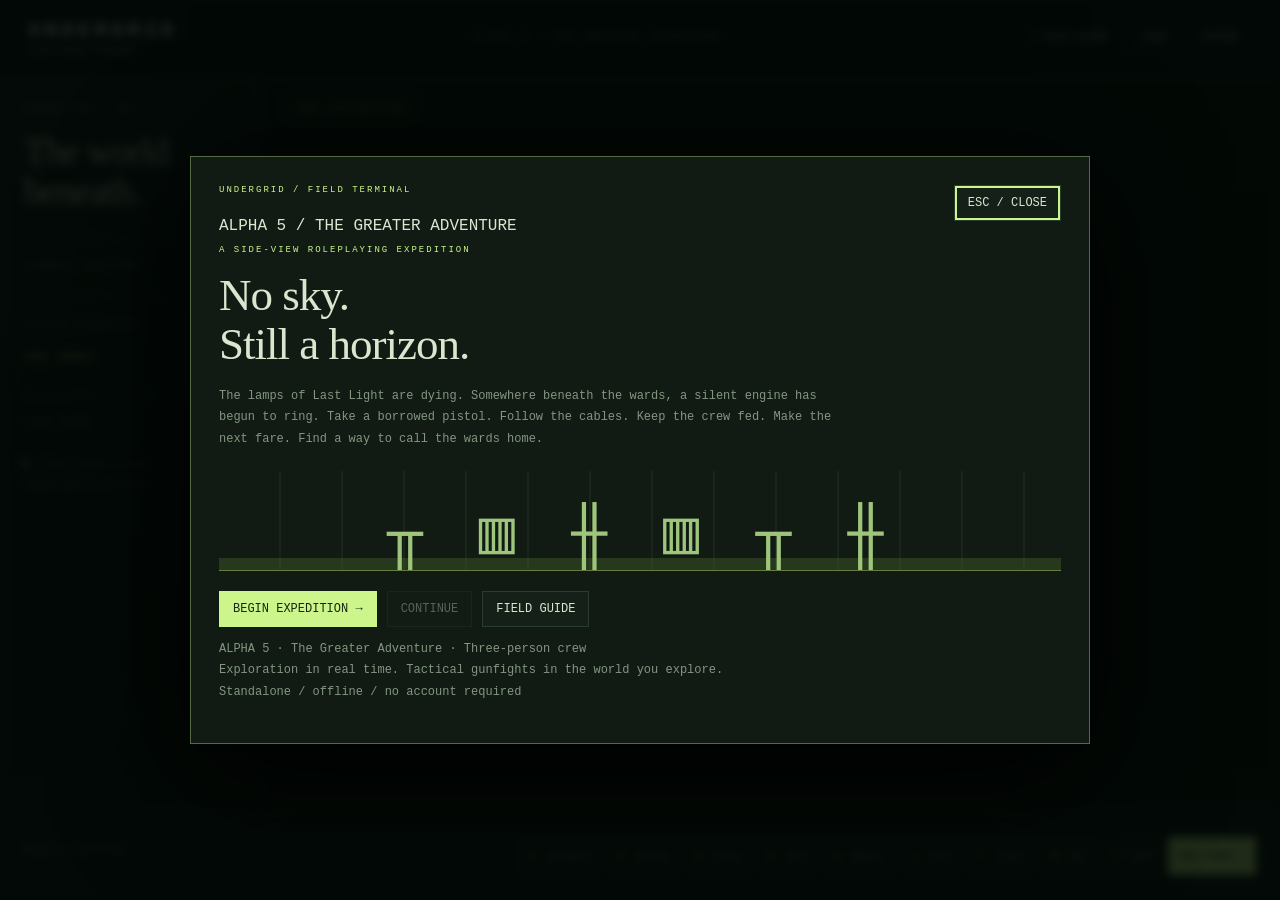
==== commit bca1c8a2: "Build Alpha 5 Common Line campaign and multi-area expeditions" ====
--- a/UNDERGRID_ADVENTURE.html
+++ b/UNDERGRID_ADVENTURE.html
@@ -1,5 +1,5 @@
 <!doctype html>
-<html lang="en"><head><meta charset="utf-8"><meta name="viewport" content="width=device-width,initial-scale=1,viewport-fit=cover"><meta name="theme-color" content="#080e0c"><title>Undergrid Adventure · Alpha 4</title><style>:root{color-scheme:dark;--bg:#080e0c;--panel:#101915;--line:#2a3b30;--ink:#dbe6cf;--dim:#849582;--lime:#ccf58b;--cyan:#8ed5cd;--amber:#e7af73;--red:#f28a75}*{box-sizing:border-box}body{margin:0;background:var(--bg);color:var(--ink);font:12px 'Courier New',monospace;height:100dvh;display:grid;grid-template-rows:76px minmax(0,1fr) 90px}button{font:inherit;color:inherit;cursor:pointer;border:1px solid var(--line);background:#142018;padding:10px 13px;transition:background .15s}button:hover{background:#2a3c28;border-color:var(--lime)}button:focus-visible,canvas:focus-visible{outline:2px solid var(--lime);outline-offset:-3px}button:disabled{opacity:.35;cursor:default}header{display:flex;align-items:center;justify-content:space-between;padding:0 28px;border-bottom:1px solid var(--line);gap:20px}.wordmark{font-size:21px;letter-spacing:4px;font-weight:bold}.wordmark span{display:block;font-size:9px;letter-spacing:7px;color:var(--lime);margin-top:4px}.chapter{font-size:10px;letter-spacing:2px;color:var(--dim)}.header-actions{display:flex;gap:7px}.header-actions button{background:transparent;font-size:10px}main{display:grid;grid-template-columns:260px minmax(0,1fr);min-height:0}aside{padding:27px 24px;overflow:auto;border-right:1px solid var(--line);position:relative;background:linear-gradient(135deg,#131e16,#0b130f)}.eyebrow{font-size:9px;letter-spacing:1.8px;color:var(--dim);line-height:1.5}h1{font-family:Georgia,serif;font-weight:normal;font-size:37px;line-height:1.1;letter-spacing:-1px;margin:15px 0 25px}h2{font-size:16px;font-weight:normal;margin:10px 0;color:var(--lime)}p{line-height:1.8;color:var(--dim);font-size:11px}.divider{height:1px;background:var(--line);margin:22px 0}.depth{font-size:10px;color:var(--cyan);margin-top:16px}.objective{color:var(--ink)}.text-button{padding:8px 0;border:0;background:none;width:100%;text-align:left;font-size:10px;color:var(--lime)}.text-button span{float:right}.crew-card{border:1px solid var(--line);padding:10px;margin-top:9px;cursor:pointer}.crew-card.active{border-color:#8ba564;background:#1d2a1a}.crew-card strong{font-size:11px}.crew-card small{color:var(--dim);float:right}.bar{height:3px;background:#303b30;margin:9px 0 5px}.bar i{display:block;height:100%;background:var(--lime)}.crew-stats{font-size:9px;color:var(--dim);display:flex;justify-content:space-between}.aside-bottom{color:var(--dim);font-size:8px;letter-spacing:1px;line-height:2.4;margin-top:24px}.aside-bottom small{letter-spacing:0}.status-dot{display:inline-block;width:5px;height:5px;background:var(--lime);margin-right:5px}#stage{position:relative;overflow:hidden;background:#050c09}canvas{display:block;width:100%;height:100%;touch-action:none}.scene-top{position:absolute;left:24px;right:24px;top:20px;display:flex;justify-content:space-between;font-size:9px;letter-spacing:1.5px;color:var(--dim);pointer-events:none}#mode{color:var(--lime);border:1px solid #526c3d;padding:7px 10px;background:#101a13d9}#coordinates{padding:8px}#sceneCaption{position:absolute;left:24px;bottom:25px;pointer-events:none;font-size:8px;letter-spacing:2px;color:#71836d}#sceneCaption b{display:block;margin-top:7px;color:#adbd9d;font-size:10px;font-weight:normal}#toast{position:absolute;left:50%;top:65px;transform:translateX(-50%);background:#15241aee;border:1px solid #6b8351;padding:13px 20px;text-align:center;max-width:90%;font-size:11px;opacity:0;pointer-events:none;transition:opacity .2s;line-height:1.6}#toast.on{opacity:1}#interact{position:absolute;bottom:65px;left:50%;transform:translateX(-50%);background:#0d1a12ed;padding:10px 18px;border:1px solid #769555;font-size:11px;color:var(--lime);display:none;pointer-events:none}#targetInfo{position:absolute;right:24px;bottom:25px;color:var(--amber);background:#0b140fed;padding:10px;white-space:pre-line;line-height:1.8;font-size:10px;pointer-events:none}#targetInfo:empty{display:none}footer{border-top:1px solid var(--line);display:flex;align-items:center;gap:20px;padding:12px 24px;background:#101812}.weapon-readout{min-width:190px;display:grid;gap:5px}.weapon-readout strong{font-size:12px;color:var(--lime);font-weight:normal}#ammo{font-size:10px;color:var(--dim)}.actions{display:flex;gap:5px;margin-left:auto;flex-wrap:wrap}.actions button{font-size:11px;padding:12px 10px;color:var(--lime)}.actions button span{font-size:9px;color:var(--dim);margin-left:5px}.actions .primary,.primary{background:var(--lime);color:#1a2613;border-color:var(--lime)}#shade{position:fixed;inset:0;background:#020805d9;z-index:20;display:flex;align-items:center;justify-content:center;padding:24px;backdrop-filter:blur(5px)}#shade[hidden]{display:none}#panel{max-width:900px;width:100%;max-height:90dvh;overflow:auto;background:#111b14;border:1px solid #536a43;padding:28px;box-shadow:0 30px 120px #000}#panel h1{font-size:45px;color:var(--ink);margin:16px 0}#panel h2{color:var(--ink)}#panel p{font-size:12px;max-width:640px}#panel .close{float:right}.tag{font-size:9px;color:var(--lime);letter-spacing:2px}.grid{display:grid;grid-template-columns:repeat(auto-fill,minmax(190px,1fr));gap:12px;margin-top:20px}.card{padding:17px;border:1px solid var(--line);background:#0d160f}.card h3{color:var(--lime);font-size:13px;font-weight:normal}.card p{font-size:11px!important}.card button{margin-top:8px}.muted{color:var(--dim)}.amber{color:var(--amber)}.row{display:flex;gap:10px;flex-wrap:wrap;margin-top:18px}#touch{display:none;position:absolute;bottom:8px;left:8px;right:8px;gap:5px;justify-content:center}#touch button{touch-action:none;padding:12px;background:#15241ddd;user-select:none}.map-layout{display:grid;grid-template-columns:repeat(3,1fr);gap:10px;margin:25px 0}.map-room{padding:20px 10px;border:1px solid #3d5140;position:relative}.map-room.current{border-color:var(--lime);color:var(--lime)}.map-room small{display:block;font-size:9px;color:var(--dim);margin-top:7px}.title-art{height:100px;border-bottom:1px solid #647e42;margin:20px 0;background:repeating-linear-gradient(90deg,transparent 0 60px,#4d673a22 60px 62px),linear-gradient(0deg,#26391d 0 12%,transparent 12% 100%);display:flex;align-items:end;justify-content:space-around;color:#9ec57b;letter-spacing:10px;font-size:60px;overflow:hidden}label{display:block;margin:10px 0}input[type=file]{max-width:100%}
+<html lang="en"><head><meta charset="utf-8"><meta name="viewport" content="width=device-width,initial-scale=1,viewport-fit=cover"><meta name="theme-color" content="#080e0c"><title>Undergrid Adventure · Alpha 5</title><style>:root{color-scheme:dark;--bg:#080e0c;--panel:#101915;--line:#2a3b30;--ink:#dbe6cf;--dim:#849582;--lime:#ccf58b;--cyan:#8ed5cd;--amber:#e7af73;--red:#f28a75}*{box-sizing:border-box}body{margin:0;background:var(--bg);color:var(--ink);font:12px 'Courier New',monospace;height:100dvh;display:grid;grid-template-rows:76px minmax(0,1fr) 90px}button{font:inherit;color:inherit;cursor:pointer;border:1px solid var(--line);background:#142018;padding:10px 13px;transition:background .15s}button:hover{background:#2a3c28;border-color:var(--lime)}button:focus-visible,canvas:focus-visible{outline:2px solid var(--lime);outline-offset:-3px}button:disabled{opacity:.35;cursor:default}header{display:flex;align-items:center;justify-content:space-between;padding:0 28px;border-bottom:1px solid var(--line);gap:20px}.wordmark{font-size:21px;letter-spacing:4px;font-weight:bold}.wordmark span{display:block;font-size:9px;letter-spacing:7px;color:var(--lime);margin-top:4px}.chapter{font-size:10px;letter-spacing:2px;color:var(--dim)}.header-actions{display:flex;gap:7px}.header-actions button{background:transparent;font-size:10px}main{display:grid;grid-template-columns:260px minmax(0,1fr);min-height:0}aside{padding:27px 24px;overflow:auto;border-right:1px solid var(--line);position:relative;background:linear-gradient(135deg,#131e16,#0b130f)}.eyebrow{font-size:9px;letter-spacing:1.8px;color:var(--dim);line-height:1.5}h1{font-family:Georgia,serif;font-weight:normal;font-size:37px;line-height:1.1;letter-spacing:-1px;margin:15px 0 25px}h2{font-size:16px;font-weight:normal;margin:10px 0;color:var(--lime)}p{line-height:1.8;color:var(--dim);font-size:11px}.divider{height:1px;background:var(--line);margin:22px 0}.depth{font-size:10px;color:var(--cyan);margin-top:16px}.objective{color:var(--ink)}.text-button{padding:8px 0;border:0;background:none;width:100%;text-align:left;font-size:10px;color:var(--lime)}.text-button span{float:right}.crew-card{border:1px solid var(--line);padding:10px;margin-top:9px;cursor:pointer}.crew-card.active{border-color:#8ba564;background:#1d2a1a}.crew-card strong{font-size:11px}.crew-card small{color:var(--dim);float:right}.bar{height:3px;background:#303b30;margin:9px 0 5px}.bar i{display:block;height:100%;background:var(--lime)}.crew-stats{font-size:9px;color:var(--dim);display:flex;justify-content:space-between}.aside-bottom{color:var(--dim);font-size:8px;letter-spacing:1px;line-height:2.4;margin-top:24px}.aside-bottom small{letter-spacing:0}.status-dot{display:inline-block;width:5px;height:5px;background:var(--lime);margin-right:5px}#stage{position:relative;overflow:hidden;background:#050c09}canvas{display:block;width:100%;height:100%;touch-action:none}.scene-top{position:absolute;left:24px;right:24px;top:20px;display:flex;justify-content:space-between;font-size:9px;letter-spacing:1.5px;color:var(--dim);pointer-events:none}#mode{color:var(--lime);border:1px solid #526c3d;padding:7px 10px;background:#101a13d9}#coordinates{padding:8px}#sceneCaption{position:absolute;left:24px;bottom:25px;pointer-events:none;font-size:8px;letter-spacing:2px;color:#71836d}#sceneCaption b{display:block;margin-top:7px;color:#adbd9d;font-size:10px;font-weight:normal}#toast{position:absolute;left:50%;top:65px;transform:translateX(-50%);background:#15241aee;border:1px solid #6b8351;padding:13px 20px;text-align:center;max-width:90%;font-size:11px;opacity:0;pointer-events:none;transition:opacity .2s;line-height:1.6}#toast.on{opacity:1}#interact{position:absolute;bottom:65px;left:50%;transform:translateX(-50%);background:#0d1a12ed;padding:10px 18px;border:1px solid #769555;font-size:11px;color:var(--lime);display:none;pointer-events:none}#targetInfo{position:absolute;right:24px;bottom:25px;color:var(--amber);background:#0b140fed;padding:10px;white-space:pre-line;line-height:1.8;font-size:10px;pointer-events:none}#targetInfo:empty{display:none}footer{border-top:1px solid var(--line);display:flex;align-items:center;gap:20px;padding:12px 24px;background:#101812}.weapon-readout{min-width:190px;display:grid;gap:5px}.weapon-readout strong{font-size:12px;color:var(--lime);font-weight:normal}#ammo{font-size:10px;color:var(--dim)}.actions{display:flex;gap:5px;margin-left:auto;flex-wrap:wrap}.actions button{font-size:11px;padding:12px 10px;color:var(--lime)}.actions button span{font-size:9px;color:var(--dim);margin-left:5px}.actions .primary,.primary{background:var(--lime);color:#1a2613;border-color:var(--lime)}#shade{position:fixed;inset:0;background:#020805d9;z-index:20;display:flex;align-items:center;justify-content:center;padding:24px;backdrop-filter:blur(5px)}#shade[hidden]{display:none}#panel{max-width:900px;width:100%;max-height:90dvh;overflow:auto;background:#111b14;border:1px solid #536a43;padding:28px;box-shadow:0 30px 120px #000}#panel h1{font-size:45px;color:var(--ink);margin:16px 0}#panel h2{color:var(--ink)}#panel p{font-size:12px;max-width:640px}#panel .close{float:right}.tag{font-size:9px;color:var(--lime);letter-spacing:2px}.grid{display:grid;grid-template-columns:repeat(auto-fill,minmax(190px,1fr));gap:12px;margin-top:20px}.card{padding:17px;border:1px solid var(--line);background:#0d160f}.card h3{color:var(--lime);font-size:13px;font-weight:normal}.card p{font-size:11px!important}.card button{margin-top:8px}.muted{color:var(--dim)}.amber{color:var(--amber)}.row{display:flex;gap:10px;flex-wrap:wrap;margin-top:18px}#touch{display:none;position:absolute;bottom:8px;left:8px;right:8px;gap:5px;justify-content:center}#touch button{touch-action:none;padding:12px;background:#15241ddd;user-select:none}.map-layout{display:grid;grid-template-columns:repeat(3,1fr);gap:10px;margin:25px 0}.map-room{padding:20px 10px;border:1px solid #3d5140;position:relative}.map-room.current{border-color:var(--lime);color:var(--lime)}.map-room small{display:block;font-size:9px;color:var(--dim);margin-top:7px}.title-art{height:100px;border-bottom:1px solid #647e42;margin:20px 0;background:repeating-linear-gradient(90deg,transparent 0 60px,#4d673a22 60px 62px),linear-gradient(0deg,#26391d 0 12%,transparent 12% 100%);display:flex;align-items:end;justify-content:space-around;color:#9ec57b;letter-spacing:10px;font-size:60px;overflow:hidden}label{display:block;margin:10px 0}input[type=file]{max-width:100%}
 @media(max-width:1100px){main{grid-template-columns:210px minmax(0,1fr)}aside{padding:20px 17px}h1{font-size:30px}.actions button span{display:none}.weapon-readout{min-width:160px}footer{padding:10px 15px}.chapter{display:none}}@media(pointer:coarse){#touch{display:flex}#sceneCaption{display:none}#interact{bottom:70px}}@media(max-width:700px){body{grid-template-rows:58px minmax(0,1fr) 105px}header{padding:0 12px;gap:8px}.wordmark{font-size:15px;letter-spacing:2px}.wordmark span{font-size:7px;letter-spacing:4px}.header-actions button{padding:8px}.header-actions span{display:none}main{grid-template-columns:1fr}aside{display:none}footer{padding:8px;gap:6px;align-items:start;flex-direction:column}.weapon-readout{display:flex;align-items:center;gap:12px;width:100%;font-size:9px}.weapon-readout .eyebrow{font-size:8px}.weapon-readout strong{font-size:10px}.actions{margin:0;gap:4px;width:100%}.actions button{flex:1;padding:12px 5px;font-size:10px}#panel{padding:20px}#panel h1{font-size:34px}.scene-top{left:12px;right:12px}#coordinates{display:none}.map-layout{grid-template-columns:repeat(2,1fr)}#sceneCaption{bottom:15px;font-size:7px}#toast{top:60px;width:90%}#targetInfo{right:12px;bottom:65px}}
 
 /* Persistent crew controls remain visible on narrow viewports. */
@@ -12,7 +12,7 @@
 
 .appearance-settings{margin:12px 0;color:var(--dim);font-size:10px}.appearance-settings summary{cursor:pointer;padding:8px;border-bottom:1px solid var(--line)}
 </style></head>
-<body><header><div class="wordmark">UNDERGRID<span>ADVENTURE</span></div><div class="chapter">ALPHA 4 / THE ADVENTURE LOOP</div><div class="header-actions"><button data-action="help">? <span>FIELD GUIDE</span></button><button data-action="save">SAVE</button><button data-action="system">SYSTEM</button></div></header>
+<body><header><div class="wordmark">UNDERGRID<span>ADVENTURE</span></div><div class="chapter">ALPHA 5 / THE GREATER ADVENTURE</div><div class="header-actions"><button data-action="help">? <span>FIELD GUIDE</span></button><button data-action="save">SAVE</button><button data-action="system">SYSTEM</button></div></header>
 <main><aside><div class="eyebrow">EXPEDITION / 001</div><h1>The world<br>beneath.</h1><div class="divider"></div><div class="eyebrow">CURRENT LOCATION</div><h2 id="location"></h2><p id="flavor"></p><div class="depth" id="depth"></div><div class="divider"></div><div class="eyebrow">ACTIVE OBJECTIVE</div><p id="objective" class="objective"></p><button class="text-button" data-action="journal">OPEN JOURNAL <span>↗</span></button><div class="divider"></div><div class="eyebrow">YOUR CREW</div><div id="crew"></div><div class="aside-bottom"><span class="status-dot"></span> LOCAL SIGNAL ACTIVE<br><small>Progress stays on this device.</small></div></aside>
 <section id="stage"><div id="crewDock" aria-label="Quick crew selection"></div><canvas id="view" aria-label="Side-view exploration and tactical battlefield" tabindex="0"></canvas><div class="scene-top"><span id="mode">FREE EXPLORATION</span><span id="coordinates"></span></div><div id="lesson"></div><div id="moment" hidden></div><div id="tactical" hidden></div><div id="toast" role="status"></div><div id="bossReadout" hidden></div><div id="targetInfo"></div><button id="interact" data-action="interact"></button><div id="sceneCaption"><span>LOW WARDS AUTHORITY</span><b>NO SKY. STILL A HORIZON.</b></div><div id="touch"><button data-hold="a" aria-label="Move left">◀</button><button data-hold="d" aria-label="Move right">▶</button><button data-hold="w" aria-label="Climb up">↑</button><button data-hold="s" aria-label="Climb down">↓</button><button data-key=" " aria-label="Jump">JUMP</button><button data-action="interact">USE</button></div></section></main>
 <footer><div class="weapon-readout"><span class="eyebrow" id="actorName">ROOK / DRIFTER</span><strong id="weaponName"></strong><span id="ammo"></span></div><div class="actions"><button data-action="interact">E <span>INTERACT</span></button><button data-action="reload">R <span>RELOAD</span></button><button data-action="overwatch">O <span>WATCH</span></button><button data-action="grenade">G <span>FRAG</span></button><button data-action="heal">H <span>MEDKIT</span></button><button data-action="inventory">I <span>PACK</span></button><button data-action="tools">T <span>TOOLS</span></button><button data-action="map">M <span>MAP</span></button><button data-action="quickweapon">V <span>SWAP</span></button><button data-action="end" class="primary" id="endTurn">END TURN →</button></div></footer>
@@ -267,6 +267,107 @@
 // Three existing sites get tangible, persistent work-floor interactions.
 UG.utilities={belt:{room:'furnace',kind:'belt',x:420,y:880,name:'Foundry conveyor drive'},crane:{room:'docks',kind:'cargo',x:1040,y:440,name:'Hanging cargo release'},runoff:{room:'garden',kind:'drain',x:800,y:450,name:'Runoff isolation valve'}};
 for(const [id,u] of Object.entries(UG.utilities))UG.rooms[u.room].objects.push(obj('utility-'+id,'utility',u.x,u.y,u.name,{utility:id}));
+</script><script>/* Alpha 5 — the Common Line campaign and authored expedition sites. */
+Object.assign(UG.weapons,{
+ burst:{name:'Union three-stamp rifle',range:800,opt:430,damage:22,mag:12,ap:1,acc:80,pen:2,burst:2,suppress:true,desc:'Two-round burst, always suppresses. More ammunition; less armor punch than a carbine.'},
+ arcblade:{name:'Switchman’s arc blade',range:82,opt:60,damage:36,mag:0,ap:1,acc:92,pen:5,melee:true,shock:true,desc:'Ammo-free close combat. Shocks machinery and guards; less raw penetration than a chainblade.'}
+});
+UG.weaponSources.burst='Restore the Cold Foundry governor, then report to Ada';
+UG.weaponSources.arcblade='Cold-carriage expedition deep cache, or complete the Common Line';
+UG.mods.damped={name:'Balanced recoil cradle',acc:4,pen:2,desc:'+4 accuracy and +2 penetration. A Cold Foundry service pattern.'};
+UG.mods.deepfeed={name:'Redoubt breach feed',damage:3,pen:2,desc:'+3 damage and +2 penetration. Military salvage; clear Redoubt Six.'};
+UG.gear.surveykit={name:'Deep survey harness',move:25,toxin:true,desc:'+25 movement per AP and immunity to chemical exposure. A deep expedition discovery.'};
+Object.assign(UG.enemyTypes,{
+ watch:{name:'Indenture rifleman',hp:62,weapon:'burst',armor:4,role:'marksman',xp:40},
+ marshal:{name:'The Shift Marshal',hp:180,weapon:'heavy',armor:7,role:'boss',xp:150},
+ tether:{name:'Load-bearing coupler',hp:44,weapon:'laser',armor:3,role:'fixed',xp:25},
+ captain:{name:'Captain Vey / six unpaid tours',hp:145,weapon:'burst',armor:6,role:'commander',xp:125},
+ receiver:{name:'The Receiver / requisition engine',hp:230,weapon:'plasma',armor:8,role:'boss',xp:220}
+});
+Object.assign(UG.gates,{commonPass:'Restore Bell Engine, the freight locomotive, its first delivery and clean water; ratify a charter at Rustmarket’s Common Line desk.',networkPass:'Bring the Cold Foundry governor back to Ada at Kettle Junction.',heartPass:'Reconnect all three Relay Orchard exchanges and find the Unlisted Station manifest.',lineComplete:'Complete the Common Line at the requisition engine.'});
+function greaterRoom(id,name,subtitle,depth,color,theme,w,h,geometry,ladderData,objects,foes,coverData=[],barrelData=[]){
+ UG.rooms[id]={name,subtitle,depth,color,theme,w,h,platforms:geometry.map((p,i)=>platform(i?'gdeck'+i:'floor',...p)),ladders:ladderData.map(l=>ladder(...l)),objects,enemies:foes.map(e=>enemy(...e)),covers:coverData.map((p,i)=>({id:id+'-cover'+i,x:p[0],y:p[1],hp:45})),barrels:barrelData.map((p,i)=>({id:id+'-barrel'+i,x:p[0],y:p[1]}))};
+}
+const storyObject=(id,x,y,name,kind,extra={})=>obj(id,'story',x,y,name,{kind,...extra});
+UG.rooms.market.objects.push(storyObject('common-desk',1010,880,'Ada’s notice / the Common Line','charter'));
+UG.rooms.hearth.objects.push(storyObject('future-work',1180,880,'A new freight notice','notice'));
+UG.rooms.deadrail.objects.push(door('outer-line',1620,240,'The outer freight / Kettle Junction','junction',100,880,'commonPass'));
+greaterRoom('junction','Kettle Junction','A station built around a kettle that never cools.',518,'#d7b17c','settlement',1800,1000,
+ [[0,880,1800],[80,650,610],[900,650,800],[410,420,950]],[[230,650,880],[1100,650,880],[570,420,650],[1230,420,650]],
+ [door('back',65,880,'Dead Rail freight return','deadrail',1600,240),storyObject('ada',500,880,'Ada / retired dispatcher','ada'),obj('kettle-bunks','rest',280,880,'Platform bunks'),obj('kettle-shop','shop',380,650,'Quartermaster Rell'),obj('kettle-board','contracts',680,880,'Outer wards / work board'),obj('kettle-tram','tram',800,880,'Common Line platform'),door('abyss',1700,880,'Counterweight Abyss','abyss',110,380),door('orchard',1550,650,'Relay Orchard service duct','orchard',120,880,'networkPass'),door('commons',1250,420,'Cable Commons','commons',120,880,'lineComplete'),lore('kettle-note',630,420,'A cup for every shift','Seven cups. Six names. Ada washes the seventh every morning.')],[]);
+greaterRoom('abyss','Counterweight Abyss','The counterweights are buildings. Something below is still pulling.',650,'#9db9c8','lift',1800,1600,
+ [[0,1480,1800],[30,1280,620],[940,1280,820],[380,1050,700],[1150,1050,610],[90,820,600],[850,820,820],[360,600,760],[40,380,610],[1010,380,720],[630,180,650]],
+ [[220,1280,1480],[1110,1280,1480],[520,1050,1280],[1290,1050,1280],[500,820,1050],[1300,820,1050],[530,600,820],[1000,600,820],[470,380,600],[1080,380,600],[1100,180,380]],
+ [door('junction',100,380,'Kettle Junction','junction',1630,880),door('cold',1670,1480,'Cold Foundry intake','cold',100,880),door('redoubt',1600,380,'Redoubt Six','redoubt',100,880),obj('abyss-anchor','anchor',1200,180,'Counterweight crown / winch anchor'),loot('abyss-cache',1110,180,'A rigger’s last provisions',{ammo:36,grenades:2,scrap:10}),door('wet-cut',1700,1280,'Submerged service cut','pressure',1650,1230,'diving'),lore('abyss-note',500,600,'The painted depth marks','Every hundred metres, someone painted a door and a flower. The last mark has a real door handle.')],
+ [['ab1','drone',1020,820],['ab2','watch',1260,1280],['ab3','shocker',1430,1480]],[[1180,1280],[1230,1480]],[[1450,1280]]);
+greaterRoom('cold','The Cold Foundry','Molten orders. Cold furnaces. No one authorized a shutdown.',730,'#a5c8bd','works',1900,1200,
+ [[0,1080,1900],[0,880,720],[920,880,900],[340,650,700],[1190,650,650],[740,420,820]],[[240,880,1080],[1100,880,1080],[500,650,880],[1390,650,880],[900,420,650],[1350,420,650]],
+ [door('abyss',90,880,'Abyss intake','abyss',1570,1480),obj('cold-left','machine',550,650,'Magnetic feed A / isolate',{machine:'cold-a'}),obj('cold-right','machine',1430,650,'Magnetic feed B / isolate',{machine:'cold-b'}),storyObject('governor',1500,420,'The freight governor','governor'),lore('cold-order',950,880,'An order without a customer','DELIVER ALL CAPACITY. DESTINATION: RESERVED. The signature field is a thumbprint worn clean.')],
+ [['marshal','marshal',1440,1080],['coil-a','tether',570,650],['coil-b','tether',1470,650],['cold-watch','watch',1190,1080]],[[760,1080],[1210,1080],[1360,880]],[[1140,1080]]);
+greaterRoom('redoubt','Redoubt Six','The last order was to hold. Nobody came back to change it.',590,'#c9a4a4','archive',1800,1100,
+ [[0,980,1800],[0,880,540],[720,740,990],[190,530,850],[1120,530,650],[640,300,800]],[[300,880,980],[880,740,980],[840,530,740],[1290,530,740],[800,300,530],[1320,300,530],[350,530,880]],
+ [door('abyss',100,880,'Abyss crown road','abyss',1500,380),storyObject('redoubt-witness',1350,300,'The armistice locker','armistice'),storyObject('redoubt-case',1590,530,'Breach-feed service case','redoubtReward'),loot('redoubt-meds',400,530,'Field surgical supplies',{meds:3,ammo:32}),lore('redoubt-note',900,300,'A list of home addresses','Every address is crossed out except one. The last says: wherever the kettle is.')],
+ [['captain','captain',1390,980],['rd1','watch',1000,740],['rd2','medic',1510,980],['reinforcement','shocker',1650,980]],[[690,980],[1210,980],[1400,740]],[[1070,980]]);
+UG.rooms.redoubt.enemies.find(e=>e.id==='reinforcement').dormant=true;
+greaterRoom('orchard','The Relay Orchard','Cable trees. Ceramic fruit. A route that should not exist.',840,'#b7cda0','archive',2000,1300,
+ [[0,1180,2000],[0,880,550],[710,880,1190],[180,650,710],[1120,650,740],[600,420,880],[100,190,670]],[[300,880,1180],[950,880,1180],[350,650,880],[1330,650,880],[700,420,650],[1260,420,650],[690,190,420]],
+ [door('junction',100,880,'Kettle service duct','junction',1490,650),storyObject('relay-a',450,650,'Exchange A / homes','relay',{relay:'a'}),storyObject('relay-b',1380,650,'Exchange B / freight','relay',{relay:'b'}),storyObject('relay-c',1050,420,'Exchange C / reserve','relay',{relay:'c'}),door('unlisted',600,190,'The Unlisted Station','unlisted',100,880),door('heart',1900,1180,'Load-Bearing Heart','heart',100,1080,'heartPass'),lore('orchard-note',1600,880,'The fruit tags','Every insulator carries a destination. Half are places Ada has never heard of. One is written in Rook’s handwriting. Rook has never been here.')],
+ [['or1','watch',1150,1180],['or2','drone',1480,880],['or3','shocker',1250,650]],[[1000,1180],[1390,880]],[[1370,1180]]);
+greaterRoom('unlisted','The Unlisted Station','A timetable of departures. No arrivals column.',910,'#b6acd2','settlement',1600,1000,
+ [[0,880,1600],[120,650,500],[850,650,660],[380,420,830]],[[290,650,880],[1040,650,880],[510,420,650],[1030,420,650]],
+ [door('orchard',90,880,'Relay Orchard roofline','orchard',570,190),storyObject('manifest',1060,420,'The unlisted manifest','manifest'),storyObject('missing-worker',1330,650,'Anik / missing brake operator','rescue'),obj('unlisted-bunk','rest',330,880,'Vacant night-shift bunk'),lore('unlisted-note',550,650,'A perfectly ordinary room','A kettle, a bed, a coat. The coat is warm. The calendar has tomorrow crossed out.')],[]);
+greaterRoom('heart','Load-Bearing Heart','A requisition engine is taking the wards apart to complete an order.',1040,'#e2b783','engine',2000,1400,
+ [[0,1280,2000],[0,1080,650],[860,1080,1050],[300,850,730],[1180,850,700],[650,620,930],[220,390,650]],[[360,1080,1280],[1040,1080,1280],[480,850,1080],[1410,850,1080],[800,620,850],[1350,620,850],[730,390,620]],
+ [door('orchard',100,1080,'Orchard return conduit','orchard',1800,1180),obj('heart-left','machine',700,620,'Requisition tether A / release',{machine:'heart-a'}),obj('heart-right','machine',1470,850,'Requisition tether B / release',{machine:'heart-b'}),obj('heart-coolant','machine',510,390,'Emergency flood coolant',{machine:'heart-coolant'}),storyObject('common-line',1750,1280,'The Common Line / take the switch','conclusion'),loot('heart-supplies',500,850,'An interrupted maintenance shift',{ammo:40,meds:3,grenades:2})],
+ [['receiver','receiver',1500,1280],['load-a','tether',720,620],['load-b','tether',1510,850],['heart-drone','drone',1280,1080]],[[780,1280],[1240,1280],[1330,1080]],[[1120,1280]]);
+greaterRoom('commons','Cable Commons','Your names on a platform. A place in the grid.',520,'#cfe5a7','settlement',1500,1000,
+ [[0,880,1500],[100,650,580],[810,650,580],[440,420,700]],[[280,650,880],[980,650,880],[560,420,650],[1000,420,650]],
+ [door('junction',100,880,'Kettle Junction','junction',1200,420),storyObject('epilogue',650,880,'The crew’s platform ledger','epilogue'),obj('commons-bunk','rest',350,880,'Your own bunks'),obj('commons-tram','tram',1050,880,'The Common Line'),lore('commons-window',980,420,'A window painted on steel','No sky. Still a horizon. Someone has put a tomato plant below the painted sill.')],[]);
+for(const [id,m] of Object.entries({
+ 'cold-a':{room:'cold',x:550,y:650,target:'coil-a',flag:'coldA'},'cold-b':{room:'cold',x:1430,y:650,target:'coil-b',flag:'coldB'},
+ 'heart-a':{room:'heart',x:700,y:620,target:'load-a',flag:'heartA'},'heart-b':{room:'heart',x:1470,y:850,target:'load-b',flag:'heartB'}
+}))UG.machines[id]={...m,kind:'component',cost:4,methods:['engineer','scrap','arc'],text:'Isolate the feed. An engineer, four salvage or one loaded arc charge works. Shooting the coupler also works.'};
+UG.machines['heart-coolant']={room:'heart',kind:'coolant',x:510,y:390,flag:'heartCoolant',text:'Flood the induction floor. Stops announced floor surges, not ordinary gunfire.',methods:['toggle']};
+Object.assign(UG.roomTiers,{junction:0,abyss:4,cold:5,redoubt:5,orchard:5,unlisted:0,heart:6,commons:0});
+UG.greaterStoryRooms=['junction','abyss','cold','redoubt','orchard','unlisted','heart','commons'];
+UG.mainActs=[['Last Light','Restore the Bell Engine freight channel.'],['The Wards','Restore freight and clean water; choose the line’s charter.'],['The Deep Works','Recover the governor from the Cold Foundry; report to Ada.'],['The Hidden Network','Connect the Relay Orchard and recover the Unlisted manifest.'],['A Place in the Grid','Stop the requisition engine and decide who owns the line.']];
+UG.expeditions={
+ mill:{name:'Brasslung Mill',tier:2,fee:0,requires:'power',xp:90,credits:65,scrap:12,reward:{mod:'focused'},text:'A mothballed press complex. Recover a governor stamp; push into the exhaust crown for a rare service harness.',themes:['works','fire','lift'],foes:[['scav','heavy'],['sentry','burner'],['heavy','cutter']]},
+ drowned:{name:'Drowned Post',tier:4,fee:15,requires:'diving',xp:140,credits:100,scrap:18,reward:{gear:'surveykit'},text:'A flooded maintenance annex. Recover a dispatch spool, drain the lower chamber and search the drowned archive.',themes:['water','water','archive'],foes:[['chemist','shocker'],['drone','watch'],['shocker','gunner']]},
+ carriage:{name:'Carriage Zero',tier:5,fee:20,requires:'railPass',xp:180,credits:135,scrap:22,reward:{mod:'deepfeed'},text:'A derelict military consist. Recover its manifest, cut through the armory and confront the paymaster.',themes:['rail','archive','convoy'],foes:[['watch','smuggler'],['medic','gunner'],['captain','cutter']]}
+};
+UG.expeditionIds=[];
+// Family-specific geometry is authored; seed variation changes hazards, patrols and cache decks.
+const expeditionGeometry={
+ mill:[[[0,880,1700],[80,650,580],[850,650,760],[410,420,800]],[[0,1080,1700],[0,880,610],[760,880,850],[300,650,720],[1050,650,580],[650,420,800]],[[0,1380,1700],[30,1120,650],[830,1120,800],[350,860,900],[40,600,600],[920,600,710],[420,340,800]]],
+ drowned:[[[0,880,1700],[70,660,650],[900,660,700],[440,440,800]],[[0,1280,1700],[0,880,550],[790,880,820],[250,1080,700],[1110,1080,520],[340,650,900]],[[0,1180,1700],[0,880,560],[820,880,800],[300,650,680],[1110,650,540],[580,420,760]]],
+ carriage:[[[0,880,1900],[80,670,570],[840,670,940],[440,450,860]],[[0,880,1800],[90,650,710],[1010,650,700],[350,420,900]],[[0,1080,1900],[0,880,620],[850,880,950],[350,650,700],[1180,650,630],[750,420,820]]]
+};
+function expeditionDefinition(family,index,seed=0){const job=UG.expeditions[family],id='exp_'+family+'_'+index,g=expeditionGeometry[family][index],base=g[0][1],entry=index===0?base:880,w=family==='carriage'?index===1?1800:1900:1700;
+ const ladders=[];for(let n=1;n<g.length;n++){const p=g[n],below=g.filter(q=>q!==p&&q[1]>p[1]&&Math.max(p[0],q[0])+35<Math.min(p[0]+p[2],q[0]+q[2])-35).sort((a,b)=>a[1]-b[1])[0];if(below){const l=Math.max(p[0],below[0])+70,r=Math.min(p[0]+p[2],below[0]+below[2])-70;ladders.push([l,p[1],below[1]]);if(r-l>280)ladders.push([r,p[1],below[1]]);}}
+ const first=g.find(p=>p[1]===entry&&p[0]<=100)||g[0],inY=first[1],top=[...g].sort((a,b)=>a[1]-b[1])[0],upper=g[1],cacheDeck=seed%2?top:upper,objects=[obj('exp-return','expedition',90,inY,'Extraction / bank recovered haul',{kind:'extract'})];
+ if(index>0)objects.push(door('exp-back',180,inY,'Previous work area','exp_'+family+'_'+(index-1),100,expeditionDefinitionEntry(family,index-1)));
+ if(index<2)objects.push(obj('exp-next','expedition',w-150,base,'Continue deeper',{kind:'next'}));
+ objects.push(obj('exp-cache','expedition',cacheDeck[0]+cacheDeck[2]*.65,cacheDeck[1],'Unclaimed service cache',{kind:'cache'}));
+ if(index===1)objects.push(obj('exp-primary','expedition',top[0]+top[2]*.6,top[1],'Recover the contracted freight',{kind:'primary'}),obj('exp-control','expedition',470,inY,'Pressure drive / open the deep route',{kind:'control'}));
+ if(index===2)objects.push(obj('exp-vault','expedition',top[0]+top[2]*.7,top[1],'Deep cache / optional elite reward',{kind:'vault'}));
+ if(family==='carriage'&&index===2)objects.push(obj('exp-armistice','expedition',300,880,'Defaced military order / stand down',{kind:'armistice'}));
+ const foes=seed?[[id+'-1',job.foes[index][seed%2],w*.6,base],[id+'-2',job.foes[index][(seed+1)%2],Math.min(w-220,upper[0]+upper[2]*.65),upper[1]]]:[];
+ if(index===2&&seed)foes.push([id+'-elite',family==='mill'?'gunner':family==='drowned'?'shocker':'captain',w-250,base]);
+ return {name:job.name+' / '+['Approach','Work floor','Deep reserve'][index],subtitle:job.text,depth:400+index*120,color:family==='drowned'?'#8ecbd0':family==='mill'?'#d2b27c':'#b9b0d0',theme:job.themes[index],w,h:base+120,platforms:g.map((p,i)=>platform(i?'expdeck'+i:'floor',...p)),ladders:ladders.map(l=>ladder(...l)),objects,enemies:foes.map(e=>enemy(...e)),covers:[{id:'exp-cover',x:w*.48,y:base,hp:40}],barrels:[{id:'exp-barrel',x:w*.7,y:base}]};
+}
+function expeditionDefinitionEntry(family,index){const g=expeditionGeometry[family][index];return (g.find(p=>p[1]===880&&p[0]<=100&&p[0]+p[2]>=100)||g[0])[1];}
+for(const f of Object.keys(UG.expeditions))for(let i=0;i<3;i++){const id='exp_'+f+'_'+i;UG.expeditionIds.push(id);UG.rooms[id]=expeditionDefinition(f,i);UG.roomTiers[id]=UG.expeditions[f].tier;}
+
+Object.assign(UG.contracts,{
+ nightshift:{name:'Seven cups, six names',from:'Ada / Kettle Junction',requires:'commonPass',text:'Find missing brake operator Anik in the Unlisted Station. Help them return to Ada. No bounty on this one.',needs:['anikHome'],reward:{credits:100,meds:3,flag:'rescueWorkshop'},result:'The seventh cup is used. Anik opens a survey bench; expedition entries cost five fewer credits.'},
+ armistice:{name:'Orders that outlived their officers',from:'Redoubt Six / surviving soldiers',requires:'commonPass',text:'Find the Redoubt armistice order or defeat Captain Vey, then recover the service record.',needs:['redoubtRecord'],choices:[{id:'amnesty',name:'Offer passage / let the veterans leave',text:'The rifles go into a crate. The veterans ask for jobs, not forgiveness.',rep:2,reward:{scrap:12}},{id:'evidence',name:'Publish the unpaid-service record',text:'The wards learn who kept signing the orders. The factors pay to keep the line open.',rep:0,reward:{credits:110}}],reward:{mod:'deepfeed',credits:65},result:'A checkpoint becomes an empty guardhouse. Someone paints an arrow toward the kettle.'},
+ coldwages:{name:'Paid in heat',from:'Cold Foundry crews',requires:'commonPass',text:'Recover the freight governor and stop the Shift Marshal. A cold floor can become a workshop again.',needs:['governor'],clear:'cold',reward:{credits:100,scrap:12,armorKey:'ceramic'},result:'A shift bell rings once, then stops. New lamps come on above the worker stairs.'},
+ riggers:{name:'Flowers at every hundred',from:'Abyss riggers',requires:'commonPass',text:'Recover the rigger’s counterweight tag from the Abyss crown. The winch reaches it; ladders also work.',needs:['counterweightTag'],reward:{credits:75,gear:'surveykit'},result:'The riggers put a flower beside the last depth mark. The painted door keeps its handle.'}
+});
+UG.rooms.abyss.objects.find(o=>o.id==='abyss-cache').item='counterweightTag';
+
+for(const id of ['nightshift','armistice','riggers','ledger','apprentice','homes','clinic','lung'])UG.contracts[id].side=true;
 </script><script>/* The Hollow Signal — exploration, tactical encounters and presentation.
    All persistent world mutations live in S. Runtime paths/FX never enter saves. */
 (() => {
@@ -283,12 +384,13 @@
 const enemies=()=>room().enemies.map(e=>livingEnemy({...UG.enemyTypes[e.type],...e,...world().enemies[e.id],enemy:true,maxhp:UG.enemyTypes[e.type].hp})).filter(e=>e.hp>0);
 const covers=()=>room().covers.filter(c=>(world().covers[c.id]??c.hp)>0);
 const barrels=()=>room().barrels.filter(b=>!world().opened[b.id]);
-function fresh(){const worlds={};for(const [id,r] of Object.entries(UG.rooms))worlds[id]={enemies:Object.fromEntries(r.enemies.map(e=>[e.id,{hp:UG.enemyTypes[e.type].hp,x:e.x,y:e.y}])),opened:{},covers:{},machines:{}};
+function fresh(){prepareExpedition(null);const worlds={};for(const [id,r] of Object.entries(UG.rooms))worlds[id]={enemies:Object.fromEntries(r.enemies.map(e=>[e.id,{hp:e.dormant?0:UG.enemyTypes[e.type].hp,x:e.x,y:e.y}])),opened:{},covers:{},machines:{}};
 return upgrade({version:2,room:'hearth',party:[{id:'rook',name:'Rook',role:'Drifter',x:290,y:880,hp:90,maxhp:90,weapon:'pistol',mag:8,armor:1,color:'#ccf58b',dir:1,vy:0}],world:worlds,visited:['hearth'],items:{},weapons:['pistol'],ammo:64,meds:4,grenades:3,credits:35,xp:0,level:1,kills:0,flags:{},journal:[],checkpoint:'hearth',ending:false});}
 function notify(text){$('#toast').textContent=text;$('#toast').classList.add('on');toastTime=5;}
 function log(text){S.journal.unshift(text);S.journal=S.journal.slice(0,40);}
-function save(quiet=false){if(!S)return false;if(S.adventure?.run){if(!quiet)notify('Complete or leave the paid job before saving.');return false;}if(transitActors.size){if(!quiet)notify('Wait for the winch or lift to finish before saving.');return false;}if(battle){if(!quiet)notify('Finish or retreat from the encounter before saving.');return false;}try{localStorage.setItem(KEY,JSON.stringify(saveSnapshot()));if(!quiet)notify('Expedition saved.');return true;}catch{if(!quiet)notify('Local storage unavailable. Export a backup in SYSTEM.');return false;}}
-function validate(d){
+function save(quiet=false){if(!S||S.greater?.run?.finished)return false;if(S.adventure?.run){if(!quiet)notify('Complete or leave the paid job before saving.');return false;}if(transitActors.size){if(!quiet)notify('Wait for the winch or lift to finish before saving.');return false;}if(battle){if(!quiet)notify('Finish or retreat from the encounter before saving.');return false;}try{localStorage.setItem(KEY,JSON.stringify(saveSnapshot()));if(!quiet)notify('Expedition saved.');return true;}catch{if(!quiet)notify('Local storage unavailable. Export a backup in SYSTEM.');return false;}}
+function validate(d){try{return validateState(d);}finally{prepareExpedition(S?.greater?.run);}}
+function validateState(d){
  d=upgrade(d);
  if(!d||d.version!==2||!Object.hasOwn(UG.rooms,d.room)||!Array.isArray(d.party)||d.party.length<1||d.party.length>3)throw Error('Not a Hollow Signal v2 save.');
  const finite=n=>typeof n==='number'&&Number.isFinite(n);
@@ -298,31 +400,31 @@
  const ids=new Set();for(const a of [...d.party,...d.reserve]){if(!a||!(a.id==='rook'||Object.hasOwn(UG.companions,a.id))||ids.has(a.id)||!Object.hasOwn(UG.weapons,a.weapon)||!finite(a.hp)||!finite(a.maxhp)||a.maxhp<1||a.maxhp>10000||!finite(a.x)||!finite(a.y)||a.x<0||a.x>UG.rooms[d.room].w||a.y<0||a.y>UG.rooms[d.room].h||!finite(a.mag)||a.mag<0||a.mag>weapon(a).mag||!finite(a.armor))throw Error('Invalid crew.');ids.add(a.id);a.hp=clamp(a.hp,0,a.maxhp);a.vy=0;a.name=a.id==='rook'?'Rook':UG.companions[a.id].name;a.role=a.id==='rook'?'Drifter':UG.companions[a.id].role;a.color=a.id==='rook'?'#ccf58b':UG.companions[a.id].color;}
  if(!d.party.some(a=>a.id==='rook')||!d.party.some(a=>a.hp>0))throw Error('Missing living crew.');
  for(const [id,r] of Object.entries(UG.rooms)){const w=d.world?.[id];if(!w||!w.enemies||!w.opened||!w.covers)throw Error('Incomplete world.');for(const e of r.enemies){let q=w.enemies[e.id];if(!q||!finite(q.hp)||q.hp<0||q.hp>UG.enemyTypes[e.type].hp||!finite(q.x)||!finite(q.y)||q.x<0||q.x>r.w||q.y<0||q.y>r.h)throw Error('Invalid hostile data.');}}
- validateExpansion(d);validateLiving(d);validateAdventure(d);return d;
+ validateExpansion(d);validateLiving(d);validateAdventure(d);validateGreater(d);return d;
 }
 function restore(){try{return validate(JSON.parse(localStorage.getItem(KEY)));}catch{return null;}}
 function close(){modal=false;$('#shade').hidden=true;keys={};cv.focus();}
 function panel(title,body){modal=true;keys={};$('#shade').hidden=false;$('#panel').innerHTML=`<button class="close" data-action="close">ESC / CLOSE</button><div class="tag">UNDERGRID / FIELD TERMINAL</div><h2 id="panelTitle">${title}</h2>${body}`;$('#panel').querySelector('button').focus();}
 const escape=s=>String(s).replace(/[&<>"']/g,c=>({'&':'&amp;','<':'&lt;','>':'&gt;','"':'&quot;',"'":'&#39;'}[c]));
-function title(){const has=!!restore();panel('ALPHA 4 / THE ADVENTURE LOOP',`<div class="tag">A SIDE-VIEW ROLEPLAYING EXPEDITION</div><h1>No sky.<br>Still a horizon.</h1><p>The lamps of Last Light are dying. Somewhere beneath the wards, a silent engine has begun to ring. Take a borrowed pistol. Follow the cables. Keep the crew fed. Make the next fare. Find a way to call the wards home.</p><div class="title-art" aria-hidden="true">╥ ▥ ╫ ▥ ╥ ╫</div><div class="row"><button class="primary" data-action="${has?'restart':'new'}">BEGIN EXPEDITION →</button><button data-action="continue" ${has?'':'disabled'}>CONTINUE</button><button data-action="help">FIELD GUIDE</button></div><p>ALPHA 4 · The Adventure Loop · Three-person crew<br>Exploration in real time. Tactical gunfights in the world you explore.<br>Standalone / offline / no account required</p>`);}
-function start(load=false){resetRuntimeMotion();UG.rooms.trial.enemies=[];motionMemory.clear();interactionFocus=null;S=load?restore():fresh();if(!S)return;active=0;battle=null;paths.clear();fx=[];close();cam.x=0;cam.y=300;notify(load?'EXPEDITION RESUMED // '+room().name:'LAST LIGHT // Speak to Mara beside the lamp. E to interact.');hud();save(true);}
+function title(){const has=!!restore();panel('ALPHA 5 / THE GREATER ADVENTURE',`<div class="tag">A SIDE-VIEW ROLEPLAYING EXPEDITION</div><h1>No sky.<br>Still a horizon.</h1><p>The lamps of Last Light are dying. Somewhere beneath the wards, a silent engine has begun to ring. Take a borrowed pistol. Follow the cables. Keep the crew fed. Make the next fare. Find a way to call the wards home.</p><div class="title-art" aria-hidden="true">╥ ▥ ╫ ▥ ╥ ╫</div><div class="row"><button class="primary" data-action="${has?'restart':'new'}">BEGIN EXPEDITION →</button><button data-action="continue" ${has?'':'disabled'}>CONTINUE</button><button data-action="help">FIELD GUIDE</button></div><p>ALPHA 5 · The Greater Adventure · Three-person crew<br>Exploration in real time. Tactical gunfights in the world you explore.<br>Standalone / offline / no account required</p>`);}
+function start(load=false){resetRuntimeMotion();UG.rooms.trial.enemies=[];motionMemory.clear();interactionFocus=null;S=load?restore():fresh();if(!S)return;prepareExpedition(S.greater.run);active=0;battle=null;paths.clear();fx=[];close();cam.x=0;cam.y=300;notify(load?'EXPEDITION RESUMED // '+room().name:'LAST LIGHT // Speak to Mara beside the lamp. E to interact.');hud();save(true);}
 function openingObjective(){if(S.ending)return 'Freight charter secured. There is paid work at the Rustmarket boards.';if(!S.flags.quest)return 'Speak to Mara in Last Light. The old relay has started ringing.';if(!S.items.fuse)return 'Find a live fuse high in the Cableworks. Reach the upper catwalks by ladder.';if(!S.flags.power)return 'Bring the live fuse back to Mara in Last Light.';if(!S.items.rig)return 'Find the climbing rig in the Drowned Sump. Access is above Last Light.';if(!S.items.heart)return 'Recover the condenser heart from the Furnace Mile.';if(!S.items.cipher)return 'Use the rig to enter the upper Cableworks archive. Recover the signal cipher.';if(!S.flags.signal)return 'Return to Mara with the heart and cipher. Prepare for the Bell Engine.';return 'Reach the Bell Engine through the Furnace Mile. Defeat its keeper and answer the signal.';}
-function hud(){if(!S)return;let a=selected(),w=weapon(a);$('#location').textContent=room().name;$('#flavor').textContent=room().subtitle;$('#depth').textContent=`▼ ${room().depth} M BELOW / ${S.visited.length}/${Object.keys(UG.rooms).length-1} DISTRICTS`;$('#objective').textContent=objective();$('#mode').textContent=battle?(battle.phase==='enemy'?'HOSTILE ACTIVATION':`TACTICAL / ROUND ${battle.round} · ${a.ap||0} AP`):'FREE EXPLORATION';$('#coordinates').textContent=`LV ${S.level} · ${S.xp}/${S.level*65} XP · ¢${S.credits}`;$('#crew').innerHTML=actors().map((p,i)=>`<div class="crew-card ${active===i?'active':''}" role="button" tabindex="0" data-select="${i}"><strong>${escape((p.callsign||p.name).toUpperCase())}</strong><small>${p.role}</small><div class="bar"><i style="width:${clamp(p.hp/p.maxhp*100,0,100)}%"></i></div><div class="crew-stats"><span>${Math.ceil(p.hp)}/${p.maxhp} HP</span><span>${battle?(p.ap||0)+' AP':'LV '+S.level}</span></div></div>`).join('');$('#actorName').textContent=`${(a.callsign||a.name).toUpperCase()} / LV ${S.level} · ¢${S.credits}`;$('#weaponName').textContent=w.name.toUpperCase();$('#ammo').textContent=`${w.melee?'MELEE / NO AMMO':a.mag+'/'+w.mag+' · '+S.ammo+' SPARE'}`;$('#endTurn').disabled=!battle||battle.phase!=='player';
+function hud(){if(!S)return;let a=selected(),w=weapon(a);$('#location').textContent=room().name;$('#flavor').textContent=room().subtitle;$('#depth').textContent=`▼ ${room().depth} M BELOW / ${S.visited.filter(id=>storyRoomIds().includes(id)).length}/${storyRoomIds().length} DISTRICTS`;$('#objective').textContent=objective();$('#mode').textContent=battle?(battle.phase==='enemy'?'HOSTILE ACTIVATION':`TACTICAL / ROUND ${battle.round} · ${a.ap||0} AP`):'FREE EXPLORATION';$('#coordinates').textContent=`LV ${S.level} · ${S.xp}/${S.level*65} XP · ¢${S.credits}`;$('#crew').innerHTML=actors().map((p,i)=>`<div class="crew-card ${active===i?'active':''}" role="button" tabindex="0" data-select="${i}"><strong>${escape((p.callsign||p.name).toUpperCase())}</strong><small>${p.role}</small><div class="bar"><i style="width:${clamp(p.hp/p.maxhp*100,0,100)}%"></i></div><div class="crew-stats"><span>${Math.ceil(p.hp)}/${p.maxhp} HP</span><span>${battle?(p.ap||0)+' AP':'LV '+S.level}</span></div></div>`).join('');$('#actorName').textContent=`${(a.callsign||a.name).toUpperCase()} / LV ${S.level} · ¢${S.credits}`;$('#weaponName').textContent=w.name.toUpperCase();$('#ammo').textContent=`${w.melee?'MELEE / NO AMMO':a.mag+'/'+w.mag+' · '+S.ammo+' SPARE'}`;$('#endTurn').disabled=!battle||battle.phase!=='player';
 crewDock();adventureHUD();
 for(let action of ['overwatch','grenade'])$(`[data-action="${action}"]`).disabled=!battle||battle.phase!=='player'||(action==='grenade'?(a.ap<2||S.grenades<1):a.ap<1);
 }
-function travel(to,x,y){fx=[];S.room=to;interactionFocus=null;motionMemory.clear();viewOffset={x:0,y:0};bossWarning=null;toolMode=false;liftMotion.clear();transitActors.clear();active=0;actors().forEach((a,i)=>{a.x=clamp(x+i*42,18,room().w-18);a.y=y;a.vy=0;a.ap=0;a.watch=false;});if(to!=='trial'&&!S.visited.includes(to)){S.visited.push(to);gainXP(8);}paths.clear();battle=null;grenadeMode=false;cam.x=x-viewport.w/viewport.scale/2;cam.y=y-viewport.h/viewport.scale/2;close();log('Entered '+room().name+'.');notify(room().name.toUpperCase()+' // '+room().subtitle);livingEntry();moment(room().name,room().subtitle+' / '+(UG.roomTiers[to]?'Danger tier '+UG.roomTiers[to]:'Shelter'),null,null);hud();save(true);}
+function travel(to,x,y){fx=[];greaterWarning=null;S.room=to;interactionFocus=null;motionMemory.clear();viewOffset={x:0,y:0};bossWarning=null;toolMode=false;liftMotion.clear();transitActors.clear();active=0;actors().forEach((a,i)=>{a.x=clamp(x+i*42,18,room().w-18);a.y=y;a.vy=0;a.ap=0;a.watch=false;});if(storyRoomIds().includes(to)&&!S.visited.includes(to)){S.visited.push(to);gainXP(8);}paths.clear();battle=null;grenadeMode=false;cam.x=x-viewport.w/viewport.scale/2;cam.y=y-viewport.h/viewport.scale/2;close();log('Entered '+room().name+'.');notify(room().name.toUpperCase()+' // '+room().subtitle);livingEntry();moment(room().name,room().subtitle+' / '+(UG.roomTiers[to]?'Danger tier '+UG.roomTiers[to]:'Shelter'),null,null);hud();save(true);}
 function gainXP(n){S.xp+=n;while(S.xp>=S.level*65){S.xp-=S.level*65;S.level++;abilityLevel();for(const a of allCrew()){a.points=(a.points||0)+1;a.maxhp+=10;a.hp=Math.min(a.maxhp,a.hp+25);}notify('LEVEL '+S.level+' // +10 maximum HP. All crew recovered 25 HP.');moment('LEVEL '+S.level,'+10 max HP · +1 talent point per fighter · '+(S.level%2===0&&S.level<=6?'new ability licence':'crew recovered 25 HP'),'BUILD FIGHTER','skills');}}
 function floorAt(a){return room().platforms.find(p=>Math.abs(p.y-a.y)<9&&a.x>=p.x-8&&a.x<=p.x+p.w+8);}
 function nearObject(){return nearestInteraction();}
-function interact(){if(S.adventure.run){const job=nearObject();if(job&&activityInteract(job))return;}const candidate=nearObject();if(candidate&&['machine','anchor','valve','utility'].includes(candidate.type)){if(candidate.type==='utility')utilityAction(candidate);else if(candidate.type==='machine')quickMachine(candidate);else livingInteract(candidate);hud();return;}if(battle&&S.room==='convoy'&&selected().x<190&&battle.phase==='player'&&!paths.size){travel('yard',1510,880);notify('Freight run abandoned. Enemy wounds persist.');return;}if(battle){notify('Clear the encounter, or retreat to the entry, before interacting.');return;}const o=nearObject();if(!o){notify('Move closer to a person, hatch, terminal or supply chest.');return;}const w=world();
+function interact(){const go=nearObject();if(go&&greaterInteract(go)){hud();return;}if(S.adventure.run){const job=nearObject();if(job&&activityInteract(job))return;}const candidate=nearObject();if(candidate&&['machine','anchor','valve','utility'].includes(candidate.type)){if(candidate.type==='utility')utilityAction(candidate);else if(candidate.type==='machine')quickMachine(candidate);else livingInteract(candidate);hud();return;}if(battle&&S.room==='convoy'&&selected().x<190&&battle.phase==='player'&&!paths.size){travel('yard',1510,880);notify('Freight run abandoned. Enemy wounds persist.');return;}if(battle){notify('Clear the encounter, or retreat to the entry, before interacting.');return;}const o=nearObject();if(!o){notify('Move closer to a person, hatch, terminal or supply chest.');return;}const w=world();
  if(expansionInteract(o)){hud();return;}
  if(o.type==='door'){if(o.gate&&!S.items[o.gate]&&!S.flags[o.gate]&&!companionGate(o)){notify(UG.gates[o.gate]||'This route is locked. Look for work at a contract board.');return;}travel(o.to,o.sx,o.sy);}
  else if(o.type==='npc'){
  if(!S.flags.quest){S.flags.quest=true;log('Mara: recover a live fuse from the upper Cableworks.');}
  if(S.items.fuse&&!S.flags.power){S.flags.power=true;S.credits+=45;S.weapons.includes('rifle')||S.weapons.push('rifle');gainXP(35);log('Last Light restored. Mara gave you a carbine and 45 credits.');}
  if(S.items.heart&&S.items.cipher&&!S.flags.signal){S.flags.signal=true;S.meds+=2;S.grenades+=2;gainXP(45);log('Mara decoded the third bell. The Engine bulkhead is now open.');}
- let text=S.ending?'A freight charter? Good. A working crew can earn a living with that. Keep your people close. The wards don’t give second chances cheaply.':S.flags.signal?'Those codes belong to a freight dispatcher. Take the Furnace bulkhead to the Bell Engine and get us back on the route. Bring your crew.':S.flags.power?'The lamp will hold. Now find the condenser heart in the Furnace Mile, and a cipher in the upper archive. A rig from the Sump will open that hatch.':'The lamp is fading. There is a live fuse on the highest Cableworks gantry. Follow the ladders. And if you find Vera, bring her home.';
+ let text=S.ending?'A freight charter? That is a beginning. Ada has a Common Line notice at Rustmarket. Get the train running and the taps clean. Then find out who else is still out there.':S.flags.signal?'Those codes belong to a freight dispatcher. Take the Furnace bulkhead to the Bell Engine and get us back on the route. Bring your crew.':S.flags.power?'The lamp will hold. Now find the condenser heart in the Furnace Mile, and a cipher in the upper archive. A rig from the Sump will open that hatch.':'The lamp is fading. There is a live fuse on the highest Cableworks gantry. Follow the ladders. And if you find Vera, bring her home.';
  panel('MARA / SIGNAL KEEPER',`<h1>Keep a light on.</h1><p>${text}</p><p class="amber">${objective()}</p><button class="primary" data-action="close">I’LL FOLLOW THE SIGNAL →</button>`);save(true);
  }else if(o.type==='loot'){
  w.opened[o.id]=true;expandedLoot(o);if(o.item)S.items[o.item]=true;if(o.weapon&&!S.weapons.includes(o.weapon))S.weapons.push(o.weapon);S.ammo+=o.ammo||0;S.meds+=o.meds||0;S.grenades+=o.grenades||0;S.credits+=o.credits||0;gainXP(o.item?25:12);foundItem(o);log('Discovered: '+o.name);notify(o.name.toUpperCase()+' // '+(o.text||[o.weapon?UG.weapons[o.weapon].name:'',o.ammo?'+'+o.ammo+' ammo':'',o.meds?'+'+o.meds+' medkits':'',o.credits?'¢'+o.credits:''].filter(Boolean).join(' / ')));save(true);
@@ -336,7 +438,7 @@
  else if(o.type==='hazard')notify(S.flags.steam?'Pressure relieved.':'Hot steam. Close the valve on the high bridge.');
  else if(o.type==='relay'){if(w.opened[o.id]){notify('The pump is running.');return;}w.opened[o.id]=true;S.credits+=35;S.meds+=2;gainXP(25);notify('PUMP RESTORED // +35 credits, +2 medkits.');save(true);}
  else if(o.type==='tram'){if(!S.flags.power){notify('No power. Bring a fuse to Mara.');return;}panel('WARD RAIL / TRANSIT',`<p>The restored relay powers the old maintenance line. Travel only to terminals you have discovered.</p><div class="grid">${Object.keys(UG.rooms).filter(r=>S.visited.includes(r)&&UG.rooms[r].objects.some(o=>o.type==='tram')).map(r=>`<button data-travel="${r}">${UG.rooms[r].name} →</button>`).join('')}</div>`);}
- else if(o.type==='engine'){if(enemies().length){notify('The keeper still holds the engine.');return;}if(!S.ending){S.ending=true;gainXP(100);S.credits+=80;log('Bell Engine freight channel restored. A charter, not a prophecy.');}panel('A WAY TO MAKE A LIVING',`<h1>Three fares. One crew.</h1><p>The repaired relay spits out a freight charter, a list of debts and a familiar voice: “Last Light? About time. Tell Mara her account is still open.”</p><p>Vera checks the routing stamp. Orren checks the fuel gauge. There is no grand answer here. Just another road, and a better chance of making it through tomorrow.</p><p class="amber">The Dead Rail service road is open on the eastern balcony. Rustmarket has work. Your crew has somewhere to go.</p><p>${S.visited.length}/${Object.keys(UG.rooms).length} districts · ${S.kills} hostiles defeated · Level ${S.level}</p><button class="primary" data-action="close">KEEP THE CREW MOVING →</button>`);save(true);}
+ else if(o.type==='engine'){if(enemies().length){notify('The keeper still holds the engine.');return;}if(!S.ending){S.ending=true;gainXP(100);S.credits+=80;log('Bell Engine freight channel restored. A charter, not a prophecy.');}panel('A WAY TO MAKE A LIVING',`<h1>Three fares. One crew.</h1><p>The repaired relay spits out a freight charter, a list of debts and a familiar voice: “Last Light? About time. Tell Mara her account is still open.”</p><p>Vera checks the routing stamp. Orren checks the fuel gauge. There is no grand answer here. Just another road, and a better chance of making it through tomorrow.</p><p class="amber">ACT I COMPLETE. The charter names stations beyond the survey. Rustmarket’s Common Line desk needs freight, clean water and a crew willing to go farther.</p><p>${S.visited.length}/${Object.keys(UG.rooms).length} districts · ${S.kills} hostiles defeated · Level ${S.level}</p><button class="primary" data-action="close">KEEP THE CREW MOVING →</button>`);save(true);}
  hud();
 }
 // Find a shortest walk/ladder route through the actual platform graph.
@@ -359,7 +461,7 @@
  for(const p of room().platforms){if(Math.abs(by-ay)<.001)break;let u=(p.y-ay)/(by-ay),x=a.x+(t.x-a.x)*u;if(u>.03&&u<.97&&x>p.x+5&&x<p.x+p.w-5)return {legal:false,chance:0,reason:'BLOCKED BY STEEL'};}
  const cover=covers().some(c=>Math.abs(c.x-t.x)<75&&Math.abs(c.y-t.y)<10&&(c.x-t.x)*(a.x-t.x)>0);
  const high=a.y<t.y-60?12:a.y>t.y+60?-8:0;let chance=clamp(w.acc-Math.max(0,d-w.opt)*.055-(cover&&!w.ignoreCover?28:0)-(t.enemy?0:kitArmor(t).evade||0)+high-(a.suppressed?18:0)+(a.enemy?-8:S.level*2),15,96);
- return {legal:true,chance:Math.round(chance),cover,high,reason:shielded(t)?'SHIELDED / DISABLE STABILIZERS':cover?'IN COVER':high>0?'HIGH GROUND':'CLEAR SHOT'};}
+ return {legal:true,chance:Math.round(chance),cover,high,reason:shielded(t)?(t.type==='excavator'?'SHIELDED / DISABLE STABILIZERS':'SHIELDED / ISOLATE COUPLERS'):cover?'IN COVER':high>0?'HIGH GROUND':'CLEAR SHOT'};}
 function tracer(a,t,color){fx.push({type:'shot',x:a.x,y:a.y-25,tx:t.x,ty:t.y-25,color,life:.3,max:.3,style:a.weapon});}
 function float(a,text,color='#ccf58b'){fx.push({type:'text',x:a.x,y:a.y-55,text,color,life:1.5,max:1.5});}
 function hurt(target,n,source){if(shielded(target)){float(target,'SHIELDED','#8ed5cd');return;}audioCue('impact');if(source?.enemy&&target.hp>0&&target.hp-n<=0&&!target.enemy){target.grudge={room:S.room,enemy:source.id,name:source.name};log((target.callsign||target.name)+' has a blood debt with '+source.name+'.');}target.hp=Math.max(0,Math.round(target.hp-n));animate(target,'hurt',.3);fx.push({type:'impact',x:target.x,y:target.y-25,color:source&&['arc','laser','plasma'].includes(source.weapon)?'#8ed5cd':'#e7af73',life:.25,max:.25});if(target.enemy)world().enemies[target.id].hp=target.hp;float(target,'−'+n,target.enemy?'#e7af73':'#f28a75');if(!target.hp){paths.delete(target.id);float(target,'DOWN');}}
@@ -381,7 +483,7 @@
 }
 function grenade(x,y){const a=selected();if(!canAct(a,2))return;if(!S.grenades){notify('No frag grenades.');grenadeMode=false;return;}if(dist(a,{x,y})>550){notify('Throw range: 550. Move closer.');return;}a.ap-=2;S.grenades--;grenadeMode=false;const shaped=!!battle?.shaped;if(battle)battle.shaped=false;explode(x,y,shaped?155:140,shaped?53:38);notify('FRAG // Blast damages everyone nearby and destroys cover.');}
 function checkBattle(){resolveEngagement();}
-function defeat(){if(S.adventure.run){S.adventure.run.finished='fail';battle=null;paths.clear();return;}battle=null;paths.clear();S.credits=Math.floor(S.credits*.85);for(const a of actors()){a.hp=Math.round(a.maxhp*.75);a.watch=false;}const home=S.checkpoint||'hearth',cot=UG.rooms[home].objects.find(o=>o.type==='rest');travel(home,cot?.x||160,cot?.y||880);notify('Recovered at '+UG.rooms[home].name+'. Lost 15% credits. World progress retained.');save(true);}
+function defeat(){if(S.greater.run){S.greater.run.finished='defeat';battle=null;paths.clear();return;}if(S.adventure.run){S.adventure.run.finished='fail';battle=null;paths.clear();return;}battle=null;paths.clear();S.credits=Math.floor(S.credits*.85);for(const a of actors()){a.hp=Math.round(a.maxhp*.75);a.watch=false;}const home=S.checkpoint||'hearth',cot=UG.rooms[home].objects.find(o=>o.type==='rest');travel(home,cot?.x||160,cot?.y||880);notify('Recovered at '+UG.rooms[home].name+'. Lost 15% credits. World progress retained.');save(true);}
 function endTurn(){if(!battle||battle.phase!=='player'||paths.size)return;battle.phase='enemy';grenadeMode=false;battle.queue=combatEnemies().map(e=>e.id);battle.enemyDelay=S.adventure.fastTurns?.25:.7;hud();}
 function enemyStep(id){let e=enemies().find(e=>e.id===id);if(!e)return;conveyor(e,45);hazardTick(e);if(e.hp<=0){checkBattle();return;}if(bossStep(e))return;if(enemySpecial(e))return;e.mag=99;e.ap=Math.max(0,2-(e.suppressed?1:0)-(e.shocked?1:0));world().enemies[id].shocked=false;world().enemies[id].suppressed=false;if(e.ap<1){float(e,'SHOCKED');return;}if(activityEnemy(e))return;const targets=alive().sort((a,b)=>dist(a,e)-dist(b,e));let t=targets[0];if(!t)return;
  // Hounds close to melee; riflemen hold a useful firing lane; other enemies flank.
@@ -395,17 +497,17 @@
  if(e.role==='rush'&&dist(e,t)<85){hurt(t,e.weapon==='chainblade'?28:13,e);float(e,'LUNGE','#e7af73');checkBattle();}else if(e.role!=='rush'&&e.role!=='bomber'&&e.ap>=weapon(e).ap&&shotInfo(e,t).legal)shoot(e,t,true);else float(e,'REPOSITION','#849582');hud();
 }
 function battleUpdate(dt){if(S.adventure.run?.finished)return;if(!battle||battle.phase!=='enemy')return;battle.enemyDelay-=dt;if(battle.enemyDelay>0)return;if(battle.queue.length){enemyStep(battle.queue.shift());if(battle)battle.enemyDelay=S.adventure.fastTurns?.32:.75;}else{activityRoundEnd();if(S.adventure.run?.finished)return;battle.phase='player';battle.round++;for(const a of actors()){a.usedSkills={};conveyor(a,45);a.braced=false;a.aimed=false;a.movedThisRound=false;hazardTick(a);activationStatus(a);a.ap=a.hp>0?Math.max(0,3-(a.suppressed?1:0)-(a.shocked&&!kitGear(a).shock&&a.id!=='latch'?1:0)):0;a.suppressed=false;a.shocked=false;a.watch=false;}checkBattle();if(!battle)return;notify('YOUR CREW // Round '+battle.round);hud();}}
-function retreat(){if(!battle||battle.phase!=='player')return;const a=selected();if(dist(a,battle.entry)>180){notify('Return within 180 units of the encounter entry to retreat.');return;}battle=null;paths.clear();travel('hearth',160,880);notify('Withdrew to Last Light. Enemy wounds remain.');}
-function shop(){panel('IVO / SUPPLY EXCHANGE',`<h1>Nothing goes to waste.</h1><p>“A round in your pocket is worth two stories. I sell both.”</p><p class="amber">AVAILABLE CREDIT / ¢${S.credits} · STANDING ${S.reputation} · ${S.reputation>=3?'UNION DISCOUNT':S.reputation<=-2?'BROKER SURCHARGE':'STANDARD PRICES'}</p><div class="grid">${[['ammo','24 spare rounds',15],['meds','Field medkit / +50 HP',18],['grenades','Frag grenade',22],['armor','Armor reinforcement / +1 (max 5)',55]].map(([id,name])=>{const cost=shopPrice(id);return `<div class="card"><h3>${name}</h3><p>¢${cost}${id==='armor'?' · Selected: '+selected().name:''}</p><button data-buy="${id}" ${S.credits<cost?'disabled':''}>BUY →</button></div>`;}).join('')}</div>`);}
-function help(){panel('FIELD GUIDE',`<h1>Follow the cables.</h1><p>ALPHA 4: E performs a nearby useful action; F cycles overlapping objects. Shift+E opens machine options. V swaps quick weapons, K opens abilities, Q chooses a target and Space fires. The work board offers optional dispatched challenges and emergency supplies. PACK has equipment tabs, comparisons and calibration. SYSTEM controls hints, turn pace and optional sound.</p><div class="grid"><div class="card"><h3>01 / EXPLORE</h3><p>A/D or ←/→ to walk. W/S or ↑/↓ to climb near ladders. Space to jump. E to interact. Click the ground for a ladder route. Recruit crew and use 1/2/3 to switch. The others follow.</p></div><div class="card"><h3>02 / FIGHT</h3><p>Nearby patrols trigger local encounters. Major battles engage the full site. Each crew member gets 3 AP. Click a hostile to shoot. Click a floor to move: AP depends on route length and the fighter’s kit, including ladders. Hover to inspect shot chance or movement cost. Shooting through steel is blocked.</p></div><div class="card"><h3>03 / SURVIVE</h3><p>R reload: 1 AP. H medkit: 1 AP. O overwatch: spend remaining AP for one reaction shot. G then click: 2 AP frag. Barrels explode for 1 AP when shot. Cover lowers accuracy and can be destroyed. High ground improves aim. A miss suppresses the target’s next activation.</p></div><div class="card"><h3>04 / PREPARE</h3><p>I equipment. M atlas. J journal. Equip outside battle. Rest at Last Light’s bunk to heal and save. Visit Ivo on the market balcony for supplies. Save automatically after discoveries, travel and victories. SYSTEM exports backups. Esc pauses.</p></div></div><p>TAB cycles to the next ready crew member. The crew dock and world figures are clickable. Each fighter shows AP at all times in combat.
+function retreat(){if(!battle||battle.phase!=='player')return;const a=selected();if(dist(a,battle.entry)>180){notify('Return within 180 units of the encounter entry to retreat.');return;}if(S.greater.run){S.greater.run.finished='withdraw';battle=null;paths.clear();return;}battle=null;paths.clear();travel('hearth',160,880);notify('Withdrew to Last Light. Enemy wounds remain.');}
+function shop(){panel((S.room==='junction'?'RELL':'IVO')+' / SUPPLY EXCHANGE',`<h1>Nothing goes to waste.</h1><p>“A round in your pocket is worth two stories. I sell both.”</p><p class="amber">AVAILABLE CREDIT / ¢${S.credits} · STANDING ${S.reputation} · ${S.reputation>=3?'UNION DISCOUNT':S.reputation<=-2?'BROKER SURCHARGE':'STANDARD PRICES'}</p><div class="grid">${[['ammo','24 spare rounds',15],['meds','Field medkit / +50 HP',18],['grenades','Frag grenade',22],['armor','Armor reinforcement / +1 (max 5)',55]].map(([id,name])=>{const cost=shopPrice(id);return `<div class="card"><h3>${name}</h3><p>¢${cost}${id==='armor'?' · Selected: '+selected().name:''}</p><button data-buy="${id}" ${S.credits<cost?'disabled':''}>BUY →</button></div>`;}).join('')}</div>`);}
+function help(){panel('FIELD GUIDE',`<h1>Follow the cables.</h1><p>ALPHA 5: J separates the five-act main story, contracts, expeditions and completed work. Bell Engine is the introduction. After it, restore freight and clean water, then visit Rustmarket’s Common Line desk. Optional multi-area expeditions depart from safe settlements; they can save outside combat. E performs a nearby useful action; F cycles overlapping objects. Shift+E opens machine options. V swaps quick weapons, K opens abilities, Q chooses a target and Space fires. The work board offers optional dispatched challenges and emergency supplies. PACK has equipment tabs, comparisons and calibration. SYSTEM controls hints, turn pace and optional sound.</p><div class="grid"><div class="card"><h3>01 / EXPLORE</h3><p>A/D or ←/→ to walk. W/S or ↑/↓ to climb near ladders. Space to jump. E to interact. Click the ground for a ladder route. Recruit crew and use 1/2/3 to switch. The others follow.</p></div><div class="card"><h3>02 / FIGHT</h3><p>Nearby patrols trigger local encounters. Major battles engage the full site. Each crew member gets 3 AP. Click a hostile to shoot. Click a floor to move: AP depends on route length and the fighter’s kit, including ladders. Hover to inspect shot chance or movement cost. Shooting through steel is blocked.</p></div><div class="card"><h3>03 / SURVIVE</h3><p>R reload: 1 AP. H medkit: 1 AP. O overwatch: spend remaining AP for one reaction shot. G then click: 2 AP frag. Barrels explode for 1 AP when shot. Cover lowers accuracy and can be destroyed. High ground improves aim. A miss suppresses the target’s next activation.</p></div><div class="card"><h3>04 / PREPARE</h3><p>I equipment. M atlas. J journal. Equip outside battle. Rest at Last Light’s bunk to heal and save. Visit Ivo on the market balcony for supplies. Save automatically after discoveries, travel and victories. SYSTEM exports backups. Esc pauses.</p></div></div><p>TAB cycles to the next ready crew member. The crew dock and world figures are clickable. Each fighter shows AP at all times in combat.
 <br>TOUCH: Hold directional buttons to walk/climb. Tap USE near objects. During combat tap hostiles to fire or floors to move; crew selection is always visible above the scene. Tap FRAG then a location to throw.</p><p>Hounds rush. Riflemen hold range. Breachers close in. Red-orange silhouettes are hostile; cyan and amber crew are allies. Low cover protects only when it lies between you and the shooter.</p><p>Defeat costs 15% of credits and returns the crew to Last Light. Enemy wounds and discoveries persist. Fallen companions recover after victory. No ammo? Click an enemy within 70 units for a knife strike (1 AP).</p>`);}
-function system(){panel('SYSTEM / EXPEDITION MEMORY',`<p>Local saves use a separate slot from both reference games. Saving mid-combat is disabled. Back up your expedition before clearing browser data.</p><div class="row"><button data-action="save">SAVE EXPEDITION</button><button data-action="export">EXPORT SAVE</button><button data-action="import">IMPORT SAVE</button><button data-action="restart">NEW EXPEDITION</button><button data-action="audio">SOUND / VOLUME</button><button data-action="pace">${S.adventure.fastTurns?'FAST':'STEADY'} ENEMY TURNS</button><button data-action="hints">HINTS ${S.adventure.hints?'ON':'OFF'}</button></div><p>Build 0.5 / Alpha 4 — The Adventure Loop · Offline single-player chapter<br>Original Undergrid and Adventure Alpha references are preserved separately.</p>`);}
+function system(){panel('SYSTEM / EXPEDITION MEMORY',`<p>Local saves use a separate slot from both reference games. Saving mid-combat is disabled. Back up your expedition before clearing browser data.</p><div class="row"><button data-action="save">SAVE EXPEDITION</button><button data-action="export">EXPORT SAVE</button><button data-action="import">IMPORT SAVE</button><button data-action="restart">NEW EXPEDITION</button><button data-action="audio">SOUND / VOLUME</button><button data-action="pace">${S.adventure.fastTurns?'FAST':'STEADY'} ENEMY TURNS</button><button data-action="hints">HINTS ${S.adventure.hints?'ON':'OFF'}</button></div><p>Build 0.6 / Alpha 5 — The Greater Adventure · Offline single-player chapter<br>Original Undergrid and Adventure Alpha references are preserved separately.</p>`);}
 function action(id){if(id==='close'){if(S)close();else title();return;}if(id==='new'){start();return;}if(id==='continue'){start(true);return;}if(id==='help'){help();return;}if(id==='restart'&&!S){S=restore();}
- if(!S)return;if(adventureAction(id))return;if(livingAction(id))return;if(expansionAction(id))return;
+ if(!S)return;if(greaterAction(id))return;if(adventureAction(id))return;if(livingAction(id))return;if(expansionAction(id))return;
  if(id==='save'){save();return;}if(id==='system'){system();return;}if(id==='restart'){panel('START A NEW EXPEDITION?',`<p>This replaces the local Hollow Signal save. Export your current save first if you want to keep it.</p><button data-action="new">REPLACE SAVE & BEGIN</button><button data-action="system">GO BACK</button>`);return;}
  if(id==='retreat'){if(modal)close();retreat();return;}
  if(id==='export'){if(battle||S.adventure.run||transitActors.size){notify('Finish the encounter before exporting.');return;}const blob=new Blob([JSON.stringify(saveSnapshot(),null,2)],{type:'application/json'}),url=URL.createObjectURL(blob),a=document.createElement('a');a.href=url;a.download='undergrid-hollow-signal-save.json';a.click();setTimeout(()=>URL.revokeObjectURL(url),1000);return;}
- if(id==='import'){if(battle||S.adventure.run){notify('Finish the encounter before importing.');return;}let input=document.createElement('input');input.type='file';input.accept='.json';input.onchange=async()=>{try{if(input.files[0].size>2e6)throw Error('Save is too large.');const d=validate(JSON.parse(await input.files[0].text()));S=d;battle=null;resetRuntimeMotion();active=0;close();hud();save(true);notify('Expedition imported.');}catch(e){notify('Import rejected: '+e.message);}};input.click();return;}
+ if(id==='import'){if(battle||S.adventure.run){notify('Finish the encounter before importing.');return;}let input=document.createElement('input');input.type='file';input.accept='.json';input.onchange=async()=>{try{if(input.files[0].size>2e6)throw Error('Save is too large.');const d=validate(JSON.parse(await input.files[0].text()));S=d;prepareExpedition(S.greater.run);battle=null;resetRuntimeMotion();active=0;close();hud();save(true);notify('Expedition imported.');}catch(e){notify('Import rejected: '+e.message);}};input.click();return;}
  if(['inventory','journal','map'].includes(id)){({inventory,journal,map})[id]();return;}
  if(modal)return;
  ({interact,reload,overwatch:watch,heal,end:endTurn,retreat,grenade:()=>{dashMode=toolMode=false;if(!battle||battle.phase!=='player')return;grenadeMode=!grenadeMode;notify(grenadeMode?'FRAG // Click a location. 2 AP. Blast affects allies too.':'Frag cancelled.');}})[id]?.();
@@ -424,10 +526,11 @@
 addEventListener('keyup',e=>{keys[e.key]=false;keys[e.key.toLowerCase()]=false;});addEventListener('blur',()=>{keys={};if(S&&!modal){system();}});document.addEventListener('visibilitychange',()=>{if(document.hidden){keys={};save(true);}});
 for(const b of document.querySelectorAll('[data-hold]')){b.addEventListener('pointerdown',e=>{e.preventDefault();keys[b.dataset.hold]=true;b.setPointerCapture(e.pointerId);});for(const name of ['pointerup','pointercancel','lostpointercapture'])b.addEventListener(name,()=>keys[b.dataset.hold]=false);}
 $('[data-key]').addEventListener('click',()=>{jumpRequest();});
+function enemyHit(a,p){const machine=['marshal','receiver','tether'].includes(a.type);return Math.abs(a.x-p.x)<(machine?70:35)&&p.y<a.y+12&&p.y>a.y-(machine?115:70);}
 function worldPoint(e){const r=cv.getBoundingClientRect();return {x:(e.clientX-r.left)/viewport.scale+cam.x,y:(e.clientY-r.top)/viewport.scale+cam.y};}
 function pointedFloor(p){return room().platforms.filter(q=>p.x>=q.x&&p.x<=q.x+q.w&&p.y<=q.y+20&&p.y>=q.y-95).sort((a,b)=>Math.abs(p.y-a.y)-Math.abs(p.y-b.y))[0];}
 cv.addEventListener('pointermove',e=>{hover=worldPoint(e);});cv.addEventListener('pointerleave',()=>{hover=null;});
-cv.addEventListener('click',e=>{if(!S||modal||battle?.phase==='enemy')return;const p=worldPoint(e),a=selected();if(!battle&&!toolMode){const object=room().objects.find(o=>Math.abs(o.x-p.x)<30&&p.y>o.y-70&&p.y<o.y+15&&candidates().some(c=>c.id===o.id));if(object){interactionFocus=object.id;interact();return;}}if(toolMode){const o=room().objects.find(o=>o.type==='anchor'&&dist(o,{x:p.x,y:p.y+35})<45);grapple(o);return;}if(battle){let crewHit=actors().findIndex(t=>Math.abs(t.x-p.x)<20&&p.y<t.y&&p.y>t.y-60);if(crewHit>=0){selectCrew(crewHit);return;}if(grenadeMode){grenade(p.x,p.y+15);return;}let t=enemies().find(t=>Math.abs(t.x-p.x)<35&&p.y<t.y+12&&p.y>t.y-65);if(t){if(dist(a,t)<70&&a.mag===0&&!weapon(a).melee){backupStrike(a,t);}else shoot(a,t);return;}const b=barrels().find(b=>Math.abs(b.x-p.x)<28&&Math.abs(b.y-25-p.y)<35);if(b){if(!canAct(a,1)||!a.mag)return;const info=shotInfo(a,b);if(!info.legal){notify(info.reason);return;}a.ap--;a.mag--;tracer(a,b,a.color);world().opened[b.id]=true;explode(b.x,b.y);return;}}
+cv.addEventListener('click',e=>{if(!S||modal||battle?.phase==='enemy')return;const p=worldPoint(e),a=selected();if(!battle&&!toolMode){const object=room().objects.find(o=>Math.abs(o.x-p.x)<30&&p.y>o.y-70&&p.y<o.y+15&&candidates().some(c=>c.id===o.id));if(object){interactionFocus=object.id;interact();return;}}if(toolMode){const o=room().objects.find(o=>o.type==='anchor'&&dist(o,{x:p.x,y:p.y+35})<45);grapple(o);return;}if(battle){let crewHit=actors().findIndex(t=>Math.abs(t.x-p.x)<20&&p.y<t.y&&p.y>t.y-60);if(crewHit>=0){selectCrew(crewHit);return;}if(grenadeMode){grenade(p.x,p.y+15);return;}let t=enemies().find(t=>enemyHit(t,p));if(t){if(dist(a,t)<70&&a.mag===0&&!weapon(a).melee){backupStrike(a,t);}else shoot(a,t);return;}const b=barrels().find(b=>Math.abs(b.x-p.x)<28&&Math.abs(b.y-25-p.y)<35);if(b){if(!canAct(a,1)||!a.mag)return;const info=shotInfo(a,b);if(!info.legal){notify(info.reason);return;}a.ap--;a.mag--;tracer(a,b,a.color);world().opened[b.id]=true;explode(b.x,b.y);return;}}
  const f=pointedFloor(p);if(f)moveTo(a,p.x,f.y,!battle);
 });
 // Presentation: source-inspired articulated line art, industrial silhouettes,
@@ -439,7 +542,8 @@
 const drawCounts=new Map();
 function figure(a,color,kind='human'){if(a.id)drawCounts.set(a.id,(drawCounts.get(a.id)||0)+1);
  const x=a.x,y=a.y;ctx.save();ctx.translate(x,y);
- if(kind==='human')drawFighterModel(ctx,a,{color});
+ if(greaterMachineDraw(a,color)){}
+ else if(kind==='human')drawFighterModel(ctx,a,{color});
  else if(kind==='hound'){ctx.strokeStyle=color;ctx.strokeRect(-18,-26,34,14);for(let k=-15;k<20;k+=13){ctx.beginPath();ctx.moveTo(k,-12);ctx.lineTo(k-4,0);ctx.stroke();}ctx.strokeRect(12,-33,15,13);}
  else if(kind==='machine'){ctx.strokeStyle=color;ctx.strokeRect(-35,-55,70,50);ctx.strokeRect(-20,-45,40,20);drawHeld(ctx,a.weapon,22,-30,.75);}
  else{ctx.strokeStyle=color;ctx.strokeRect(-15,-35,30,16);drawHeld(ctx,a.weapon||'laser',8,-28,.32);for(const n of [-23,23]){ctx.beginPath();ctx.ellipse(n,-43,12,3,0,0,Math.PI*2);ctx.stroke();}}
@@ -448,7 +552,7 @@
  if(a.watch)text('◈',x,y-75,'#ccf58b',14,'center');
  if(!a.enemy&&a===selected()){line(x-6,y-64,x,y-58,color);line(x,y-58,x+6,y-64,color);outline(x-16,y+5,32,3,color);}
  if(!a.enemy&&a.hp!==undefined&&battle){text((a.ap||0)+' AP',x,y-85,color,12,'center');}
- if(a.enemy&&['keeper','jackal','warden'].includes(a.type)){text(a.name.toUpperCase(),x,y-83,color,11,'center');}
+ if(a.enemy&&['keeper','jackal','warden','captain'].includes(a.type)){text(a.name.toUpperCase(),x,y-83,color,11,'center');}
 }
 function background(){const r=room(),col=r.color;rect(0,0,viewport.w,viewport.h,'#080f0b');
  // Distant stacked habitation; parallax never affects collidable geometry.
@@ -459,16 +563,16 @@
 function scenery(){const r=room(),col=r.color;expansionScenery();
  for(let k=0;k<8;k++){let x=k*243+40;rect(x,70,15,r.h-190,'#17251a');outline(x,70,15,r.h-190,'#34432b');line(x+7,70,x+7,r.h-140,'#3c4c32');for(let y=90;y<r.h-130;y+=95)rect(x-3,y,21,5,'#3c4d2f');}
  for(let k=0;k<6;k++){let x=100+k*300;line(x,90,x+90,90,'#33452c');line(x+90,90,x+90,180+(k%3)*130,'#33452c');rect(x+83,178+(k%3)*130,14,4,col);const g=ctx.createRadialGradient(x+90,180+(k%3)*130,2,x+90,180+(k%3)*130,100);g.addColorStop(0,col+'15');g.addColorStop(1,col+'00');ctx.fillStyle=g;ctx.fillRect(x-10,80+(k%3)*130,200,200);}
- if(r.theme==='settlement'){for(const x of [300,520,1100]){rect(x,770,125,110,'#1c2b1a');outline(x,770,125,110,'#67764b');line(x-10,770,x+60,738,'#67764b');line(x+60,738,x+135,770,'#67764b');rect(x+25,800,26,38,'#738047');for(let i=0;i<4;i++)line(x+27,806+i*7,x+49,806+i*7,'#bdc783');rect(x+80,815,24,65,'#0c160e');}text((S.room==='hearth'?'LAST LIGHT':'RUSTMARKET').split('').join(' '),730,790,col,22,'center');text(S.room==='hearth'?'NO ONE LEFT OUTSIDE':'PAY YOUR FARE / KEEP YOUR WORD',730,811,'#677e52',10,'center');}
+ if(r.theme==='settlement'){for(const x of [300,520,1100]){rect(x,770,125,110,'#1c2b1a');outline(x,770,125,110,'#67764b');line(x-10,770,x+60,738,'#67764b');line(x+60,738,x+135,770,'#67764b');rect(x+25,800,26,38,'#738047');for(let i=0;i<4;i++)line(x+27,806+i*7,x+49,806+i*7,'#bdc783');rect(x+80,815,24,65,'#0c160e');}text(r.name.toUpperCase().split('').join(' '),730,790,col,22,'center');text(({hearth:'NO ONE LEFT OUTSIDE',market:'PAY YOUR FARE / KEEP YOUR WORD',junction:'A CUP FOR EVERY SHIFT',unlisted:'NO ARRIVALS RECORDED',commons:'YOUR NAMES / YOUR TIMETABLE'}[S.room]||'KEEP A LIGHT ON'),730,811,'#677e52',10,'center');}
  if(r.theme==='water'){rect(0,906,r.w,94,'#12312d');for(let k=0;k<50;k++)line(k*39,917+Math.sin(clock+k)*5,k*39+23,917+Math.sin(clock+k)*5,'#356c5c');}
  if(r.theme==='fire'){for(let i=0;i<5;i++){let x=340+i*290;rect(x,720,110,160,'#322b1b');outline(x,720,110,160,'#826142');for(let k=0;k<5;k++)rect(x+15,750+k*19,80,4,'#ab7546');}if(!S.flags.steam){for(let k=0;k<10;k++){ctx.globalAlpha=.16;rect(800+Math.sin(clock+k)*25,865-((clock*60+k*17)%170),45,20,'#d3d9ab');}ctx.globalAlpha=1;}}
  if(r.theme==='archive'){for(let i=0;i<6;i++){let x=200+i*200;rect(x,710,90,170,'#172022');outline(x,710,90,170,'#5a6172');for(let k=0;k<9;k++){line(x+10,725+k*16,x+80,725+k*16,'#3f4d54');rect(x+16,728+k*16,4,4,col);}}}
  if(r.theme==='engine'){ctx.save();ctx.translate(1300,590);for(let i=0;i<4;i++){ctx.strokeStyle=i%2?'#4e5d35':'#7e9150';ctx.lineWidth=i===0?9:2;ctx.beginPath();ctx.arc(0,0,80+i*28,0,Math.PI*2);ctx.stroke();}for(let i=0;i<12;i++){let a=i/12*Math.PI*2+clock*.05;line(Math.cos(a)*85,Math.sin(a)*85,Math.cos(a)*160,Math.sin(a)*160,'#8f9c61',2);}rect(-24,-50,48,100,S.ending?'#b9e28b':'#566b3c');ctx.restore();}
 }
-function drawObjects(){for(const o of room().objects){if(world().opened[o.id]&&['loot','recruit'].includes(o.type))continue;const c=room().color,x=o.x,y=o.y;if(['anchor','utility','activity'].includes(o.type))continue;if(o.type==='machine'){drawMachineControl(o);continue;}
+function drawObjects(){for(const o of room().objects){if(world().opened[o.id]&&['loot','recruit'].includes(o.type))continue;const c=room().color,x=o.x,y=o.y;if(['anchor','utility','activity','story','expedition'].includes(o.type))continue;if(o.type==='machine'){drawMachineControl(o);continue;}
  if(o.type==='door'||o.type==='tram'){rect(x-24,y-73,48,73,'#101d13');outline(x-24,y-73,48,73,'#64794e');outline(x-17,y-65,34,65,c);text(o.type==='tram'?'RAIL':'↔',x,y-83,c,12,'center');line(x-10,y-34,x+10,y-34,c);}
  else if(o.type==='patient'){figure({x,y,id:o.id,weapon:null,armorKey:'leathers',dir:1},world().opened[o.id]?'#8ed5cd':'#e7af73');text(world().opened[o.id]?'STABLE':'INJURED',x,y-73,'#8ed5cd',10,'center');}
- else if(['npc','shop','recruit','clinic','automaton'].includes(o.type)){if(o.type==='automaton'&&allCrew().some(a=>a.id==='latch'))continue;const id=o.companion||(o.type==='clinic'?'sable':o.type==='automaton'?'latch':null),c=UG.companions[id];if(!(o.type==='clinic'&&allCrew().some(a=>a.id==='sable')))figure({x,y,id:id||o.id,weapon:c?.weapon||null,armorKey:'leathers',gear:id==='sable'?'medrig':'none',dir:1},o.type==='recruit'?'#8ed5cd':'#d6dfb1');text(o.type==='npc'?'MARA':o.type==='shop'?'IVO':(o.companion||(o.type==='clinic'?'CLINIC':o.type==='automaton'?'LATCH':'')).toUpperCase(),x,y-75,c,10,'center');}
+ else if(['npc','shop','recruit','clinic','automaton'].includes(o.type)){if(o.type==='automaton'&&allCrew().some(a=>a.id==='latch'))continue;const id=o.companion||(o.type==='clinic'?'sable':o.type==='automaton'?'latch':null),c=UG.companions[id];if(!(o.type==='clinic'&&allCrew().some(a=>a.id==='sable')))figure({x,y,id:id||o.id,weapon:c?.weapon||null,armorKey:'leathers',gear:id==='sable'?'medrig':'none',dir:1},o.type==='recruit'?'#8ed5cd':'#d6dfb1');text(o.type==='npc'?'MARA':o.type==='shop'?(S.room==='junction'?'RELL':'IVO'):(o.companion||(o.type==='clinic'?'CLINIC':o.type==='automaton'?'LATCH':'')).toUpperCase(),x,y-75,c,10,'center');}
  else if(o.type==='loot'){rect(x-17,y-23,34,23,'#203024');outline(x-17,y-23,34,23,'#b3ca83');line(x-17,y-15,x+17,y-15,'#b3ca83');rect(x-3,y-17,6,9,c);text('◇',x,y-43,c,17,'center');}
  else if(o.type==='rest'){rect(x-28,y-16,56,7,'#677e4e');line(x-26,y-10,x-26,y,'#9db47a');line(x+26,y-10,x+26,y,'#9db47a');rect(x-25,y-26,15,10,'#9db47a');text('REST',x,y-45,c,10,'center');}
  else{rect(x-14,y-50,28,50,'#15261b');outline(x-14,y-50,28,50,c);rect(x-9,y-42,18,15,world().opened[o.id]?'#3b5c42':c);line(x-7,y-15,x+7,y-15,c);text(o.type==='valve'?'VALVE':o.type==='hazard'?'!':o.type==='engine'?'SIGNAL':'TERMINAL',x,y-66,c,9,'center');}
@@ -476,30 +580,30 @@
 function render(){drawCounts.clear();ctx.clearRect(0,0,viewport.w,viewport.h);if(!S){rect(0,0,viewport.w,viewport.h,'#0b140d');return;}background();ctx.save();ctx.scale(viewport.scale,viewport.scale);ctx.translate(-cam.x,-cam.y);scenery();
  for(const p of room().platforms){rect(p.x,p.y,p.w,p.id==='floor'?90:12,'#1b291b');line(p.x,p.y,p.x+p.w,p.y,room().color,1.5);line(p.x,p.y+8,p.x+p.w,p.y+8,'#485638');for(let x=p.x+10;x<p.x+p.w;x+=35){line(x,p.y+12,x+15,p.y+27,'#32412c');}if(p.id!=='floor'){for(let x=p.x+10;x<p.x+p.w;x+=80){line(x,p.y-8,x,p.y-36,'#415236');line(x,p.y-36,Math.min(x+80,p.x+p.w),p.y-36,'#33462c');}}}
  for(const l of room().ladders){if(l.type==='lift')continue;line(l.x-10,l.top-8,l.x-10,l.bottom,'#829267',2);line(l.x+10,l.top-8,l.x+10,l.bottom,'#829267',2);for(let y=l.top;y<l.bottom;y+=16)line(l.x-10,y,l.x+10,y,'#60794f',1.5);}
- livingDraw();adventureDraw();drawObjects();
+ livingDraw();adventureDraw();drawObjects();greaterDraw();
  for(const c of covers()){rect(c.x-24,c.y-35,48,35,'#263421');outline(c.x-24,c.y-35,48,35,'#748157');line(c.x-22,c.y-33,c.x+22,c.y-2,'#5c7045');line(c.x+22,c.y-33,c.x-22,c.y-2,'#5c7045');}
  for(const b of barrels()){rect(b.x-12,b.y-37,24,37,'#382e1d');outline(b.x-12,b.y-37,24,37,'#bf8b52');line(b.x-12,b.y-28,b.x+12,b.y-28,'#bf8b52');line(b.x-12,b.y-10,b.x+12,b.y-10,'#bf8b52');text('!',b.x,b.y-16,'#e7af73',12,'center');}
  for(const e of enemies())figure({...e,dir:selected().x>e.x?1:-1},'#e7af73',e.type==='hound'?'hound':e.type==='excavator'?'machine':['drone','stabilizer'].includes(e.type)?'drone':'human');
  for(const a of actors()){figure(a,a.hp>0?a.color:'#6b7261');if(a.hp<=0)text('DOWN',a.x,a.y-16,'#849582',9,'center');}
  for(const [id,path] of paths){const a=actors().find(a=>a.id===id);if(!a)continue;let p=a;for(const n of path){ctx.setLineDash([3,7]);line(p.x,p.y-3,n.x,n.y-3,a.color);ctx.setLineDash([]);p=n;}}
- if(hover&&battle?.phase==='player'&&!modal){const t=enemies().find(e=>Math.abs(e.x-hover.x)<35&&Math.abs(e.y-25-hover.y)<45);if(t&&!grenadeMode){const info=shotInfo(selected(),t);ctx.setLineDash([4,6]);line(selected().x,selected().y-25,t.x,t.y-25,info.legal?'#bddf86':'#e4836c');ctx.setLineDash([]);text(`${info.chance}%`,t.x,t.y-100,'#d6e9b5',14,'center');$('#targetInfo').textContent=`${t.name.toUpperCase()} / ${t.hp} HP\n${info.reason} · ${info.chance}% · ${weapon(selected()).ap} AP`;}else if(grenadeMode){ctx.strokeStyle=dist(selected(),hover)>550?'#f28a75':'#e7af73';ctx.beginPath();ctx.arc(hover.x,hover.y,battle?.shaped?155:140,0,Math.PI*2);ctx.stroke();$('#targetInfo').textContent='FRAG / 2 AP · 550 RANGE\nBLAST AFFECTS ALLIES';}else{const p=pointedFloor(hover),r=p&&route(selected(),hover.x,p.y);if(r){text(`MOVE / ${movementCost(selected(),r)} AP`,hover.x,p.y-50,'#b6ce8c',11,'center');$('#targetInfo').textContent=`LADDER ROUTE / ${Math.round(r.length)} UNITS\n${movementCost(selected(),r)} AP`; }else $('#targetInfo').textContent='';}}
+ if(hover&&battle?.phase==='player'&&!modal){const t=enemies().find(e=>enemyHit(e,hover));if(t&&!grenadeMode){const info=shotInfo(selected(),t);ctx.setLineDash([4,6]);line(selected().x,selected().y-25,t.x,t.y-25,info.legal?'#bddf86':'#e4836c');ctx.setLineDash([]);text(`${info.chance}%`,t.x,t.y-100,'#d6e9b5',14,'center');$('#targetInfo').textContent=`${t.name.toUpperCase()} / ${t.hp} HP\n${info.reason} · ${info.chance}% · ${weapon(selected()).ap} AP`;}else if(grenadeMode){ctx.strokeStyle=dist(selected(),hover)>550?'#f28a75':'#e7af73';ctx.beginPath();ctx.arc(hover.x,hover.y,battle?.shaped?155:140,0,Math.PI*2);ctx.stroke();$('#targetInfo').textContent='FRAG / 2 AP · 550 RANGE\nBLAST AFFECTS ALLIES';}else{const p=pointedFloor(hover),r=p&&route(selected(),hover.x,p.y);if(r){text(`MOVE / ${movementCost(selected(),r)} AP`,hover.x,p.y-50,'#b6ce8c',11,'center');$('#targetInfo').textContent=`LADDER ROUTE / ${Math.round(r.length)} UNITS\n${movementCost(selected(),r)} AP`; }else $('#targetInfo').textContent='';}}
  else $('#targetInfo').textContent='';
  for(const f of fx){ctx.globalAlpha=Math.min(1,f.life*3);if(f.type==='shot'){drawWeaponFx(f);}else if(f.type==='impact'){for(let k=0;k<6;k++){let a=k*Math.PI/3,r=6+25*(1-f.life/f.max);line(f.x+Math.cos(a)*r,f.y+Math.sin(a)*r,f.x+Math.cos(a)*(r+5),f.y+Math.sin(a)*(r+5),f.color);}}else if(f.type==='text')text(f.text,f.x,f.y-(f.max-f.life)*22,f.color,13,'center');else if(f.type==='blast'){ctx.strokeStyle=f.color;ctx.lineWidth=3;ctx.beginPath();ctx.arc(f.x,f.y,f.r*(1-f.life/f.max),0,Math.PI*2);ctx.stroke();}else if(f.type==='move'){ctx.setLineDash([5,8]);line(f.x,f.y-15,f.tx,f.ty-15,f.color);ctx.setLineDash([]);}}ctx.globalAlpha=1;
  // Compact in-world survey tracks the current floor without exposing hidden loot.
  ctx.restore();const mw=130,mh=70,mx=viewport.w-mw-24,my=65;rect(mx,my,mw,mh,'#0b160fd9');outline(mx,my,mw,mh,'#354b31');for(const p of room().platforms)line(mx+p.x/room().w*mw,my+p.y/room().h*mh,mx+(p.x+p.w)/room().w*mw,my+p.y/room().h*mh,'#71845a');for(const a of alive())rect(mx+a.x/room().w*mw-2,my+a.y/room().h*mh-3,4,4,a.color);text('SECTOR SURVEY',mx,my+mh+13,'#849582',8);
- const nearby=!modal?nearObject():null,o=nearby&&(!battle||['machine','valve','anchor','utility','activity'].includes(nearby.type))?nearby:null;$('#interact').style.display=o?'block':'none';if(o)$('#interact').textContent='[ E / USE ] '+interactionLabel(o)+(candidates().length>1?' · F cycle':'');layoutCombatOverlays(o);
+ const nearby=!modal?nearObject():null,o=nearby&&(!battle||['machine','valve','anchor','utility','activity','story','expedition'].includes(nearby.type))?nearby:null;$('#interact').style.display=o?'block':'none';if(o)$('#interact').textContent='[ E / USE ] '+interactionLabel(o)+(candidates().length>1?' · F cycle':'');layoutCombatOverlays(o);
 }
 function frame(ts){let dt=Math.min(.04,(ts-last)/1000||.016);last=ts;clock+=dt;
- if(S&&!modal){adventureTick(dt);livingTick(dt);updatePaths(dt);if(!battle)exploration(dt);else battleUpdate(dt);saveClock+=dt;if(saveClock>25&&!battle){save(true);saveClock=0;}}
- if(S){const a=selected(),vw=viewport.w/viewport.scale,vh=viewport.h/viewport.scale;const tx=clamp(a.x-vw*.44+(keys.d?55:keys.a?-55:0)+viewOffset.x,-30,Math.max(-30,room().w-vw+30)),ty=clamp(a.y-vh*.72+viewOffset.y,0,Math.max(0,room().h-vh));cam.x+=(tx-cam.x)*Math.min(1,dt*6);cam.y+=(ty-cam.y)*Math.min(1,dt*6);if(Math.floor(clock*5)!==Math.floor((clock-dt)*5))hud();}
+ if(S&&!modal){adventureTick(dt);livingTick(dt);greaterTick(dt);updatePaths(dt);if(!battle)exploration(dt);else battleUpdate(dt);saveClock+=dt;if(saveClock>25&&!battle){save(true);saveClock=0;}}
+ if(S){const a=selected(),vw=viewport.w/viewport.scale,vh=viewport.h/viewport.scale;const tx=clamp(a.x-vw*.44+(keys.d?55:keys.a?-55:0)+viewOffset.x,-30,Math.max(-30,room().w-vw+30)),ty=clamp(a.y-vh*(viewport.w<700&&battle?.48:.72)+viewOffset.y,0,Math.max(0,room().h-vh+(viewport.w<700&&battle?260/viewport.scale:0)));cam.x+=(tx-cam.x)*Math.min(1,dt*6);cam.y+=(ty-cam.y)*Math.min(1,dt*6);if(Math.floor(clock*5)!==Math.floor((clock-dt)*5))hud();}
  for(const f of fx)f.life-=dt;fx=fx.filter(f=>f.life>0);if(toastTime>0){toastTime-=dt;if(toastTime<=0)$('#toast').classList.remove('on');}render();if(modal&&S)renderPreviews();requestAnimationFrame(frame);
 }
 // Opt-in test harness for isolated browser contexts. Tests start new expeditions.
-if(new URLSearchParams(location.search).has('test'))window.UG_TEST={fresh,start,validate,route,shotInfo,shoot,grenade,explode,beginBattle,endTurn,enemyStep,battleUpdate,checkBattle,travel,interact,save,restore,action,close,gainXP,moveTo,updatePaths,upgrade,settleContract,contractReady,moveAllowance,armorSave,combatWeapon,statusHit,activationStatus,selectCrew,cycleCrew,reward,afterVictory,get state(){return S;},get battle(){return battle;},get paths(){return paths;},get selected(){return selected();},worldPoint,render,appearance,weaponPath,drawFighterModel,drawHeld,get animations(){return animations;},drawCounts,operateMachine,machineState,grapple,bossPhase,shielded,bossStep,hurt,hazardTick,livingReward,enlist,livingTick,segmentBlocked,allCrew,routeHazardPenalty,get audioPrefs(){return audioPrefs;},requestJump:jumpRequest,fluidMovement,combatEnemies,chosenTarget,claimEnemy,useSkill,skillsPanel,startActivity,activityProgress,activityRoundEnd,finishActivity,activityRate,reliefSupplies,adventureTick,candidates,cycleInteraction,get dashMode(){return dashMode;}};
+if(new URLSearchParams(location.search).has('test'))window.UG_TEST={fresh,start,validate,route,shotInfo,shoot,grenade,explode,beginBattle,endTurn,enemyStep,battleUpdate,checkBattle,travel,interact,save,restore,action,close,gainXP,moveTo,updatePaths,upgrade,settleContract,contractReady,moveAllowance,armorSave,combatWeapon,statusHit,activationStatus,selectCrew,cycleCrew,reward,afterVictory,get state(){return S;},get battle(){return battle;},get paths(){return paths;},get selected(){return selected();},worldPoint,render,appearance,weaponPath,drawFighterModel,drawHeld,get animations(){return animations;},drawCounts,operateMachine,machineState,grapple,bossPhase,shielded,bossStep,hurt,hazardTick,livingReward,enlist,livingTick,segmentBlocked,allCrew,routeHazardPenalty,get audioPrefs(){return audioPrefs;},campaignAct,mainObjective,signCharter,finishCampaign,endingAvailable,startExpedition,finishExpedition,greaterInteract,greaterObjective,greaterShielded,prepareExpedition,expeditionBoard,requestJump:jumpRequest,fluidMovement,combatEnemies,chosenTarget,claimEnemy,useSkill,skillsPanel,startActivity,activityProgress,activityRoundEnd,finishActivity,activityRate,reliefSupplies,adventureTick,candidates,cycleInteraction,get dashMode(){return dashMode;}};
 function audioCue(kind,weaponId){if(typeof livingAudio==='function')livingAudio(kind,weaponId);}
 // Weapon line paths adapted from original Undergrid canonicalWeaponPath.
 // Reference is retained unchanged. This module has no original skirmish dependencies.
-const WEAPON_ART={pistol:'PISTOL',rifle:'CARBINE',shotgun:'SHOTGUN',sniper:'SNIPER',smg:'SMG',handcannon:'HAND_CANNON',needle:'NEEDLE_PISTOL',laser:'LASER_RIFLE',arc:'ARC_GUN',flame:'FLAME_PROJECTOR',launcher:'LAUNCHER',plasma:'PLASMA_GUN',heavy:'HEAVY',chainblade:'CHAINBLADE',railgun:'MARKSMAN_RIFLE'};
+const WEAPON_ART={pistol:'PISTOL',rifle:'CARBINE',shotgun:'SHOTGUN',sniper:'SNIPER',smg:'SMG',handcannon:'HAND_CANNON',needle:'NEEDLE_PISTOL',laser:'LASER_RIFLE',arc:'ARC_GUN',flame:'FLAME_PROJECTOR',launcher:'LAUNCHER',plasma:'PLASMA_GUN',heavy:'HEAVY',chainblade:'CHAINBLADE',railgun:'MARKSMAN_RIFLE',burst:'BURST_RIFLE',arcblade:'ARC_BLADE'};
 const animations=new Map();
 function animate(a,action,duration=.6){animations.set(a.id,{action,start:clock,till:clock+duration,room:S.room});}
 function appearance(a){return {weapon:a.weapon||null,armor:a.enemy?(a.armor>=7?'carapace':a.armor>=4?'plate':a.armor>=2?'mesh':'leathers'):(a.armorKey||'leathers'),gear:a.enemy?(a.type==='chemist'?'respirator':a.type==='medic'?'medrig':a.type==='shocker'?'shockground':'none'):(a.gear||'none'),mod:a.mod||'none',identity:a.id||a.type||'resident',color:a.color||'#e7af73'};}
@@ -592,7 +696,7 @@
  if(id==='respirator'){g.strokeRect(1,-45,10,8);g.strokeRect(9,-43,5,4);g.beginPath();g.moveTo(3,-37);g.quadraticCurveTo(-9,-25,-13,-34);g.stroke();g.strokeRect(-17,-36,7,18);}
  if(id==='climbrig'){g.strokeRect(-19,-39,9,23);g.beginPath();g.arc(-15,-28,3,0,Math.PI*2);g.stroke();line(-9,-34,7,-16);line(7,-34,-7,-16);line(-16,-40,-19,-49);}
  if(id==='targeter'){line(4,-48,12,-48);g.strokeRect(10,-51,6,5);line(-3,-38,5,-31);}
- if(id==='blastliner'){g.strokeRect(-13,-34,26,15);line(-13,-20,13,-20);line(-9,-33,-9,-22);line(9,-33,9,-22);}
+ if(id==='surveykit'){g.strokeRect(-22,-34,12,25);g.strokeRect(9,-49,12,6);g.beginPath();g.moveTo(10,-43);g.lineTo(-12,-28);g.stroke();}if(id==='blastliner'){g.strokeRect(-13,-34,26,15);line(-13,-20,13,-20);line(-9,-33,-9,-22);line(9,-33,9,-22);}
  if(id==='medrig'){g.strokeRect(-19,-32,10,17);line(-14,-29,-14,-20);line(-18,-25,-10,-25);}
  if(id==='shockground'){for(let y=-35;y<-17;y+=5){line(-16,y,-9,y+3);}line(-12,-20,-14,0);line(-18,0,-10,0);}
  if(id==='salvager'){g.strokeRect(-20,-36,9,24);line(-22,-32,-25,-23);line(-25,-23,-21,-17);line(-11,-35,-8,-44);}
@@ -613,7 +717,7 @@
  g.strokeRect(-11+walk,-2,6,3);g.strokeRect(5-walk,-2,7,3);bodyArmor(g,model.armor);headAndIdentity(g,a,model);drawGear(g,model.gear);
  if(model.weapon){g.save();g.translate(-Math.max(0,recoil),0);if(climbing){g.translate(-12,-12);g.rotate(-1.15);}else if(event?.action==='reload'){g.translate(4,-15);g.rotate(-.45);}
  g.beginPath();g.moveTo(1,-31);g.lineTo(12,-26);g.lineTo(20,-28);g.stroke();drawHeld(g,model.weapon,9,-27,UG.weapons[model.weapon].ap===2?.52:.46);
- if(model.mod==='focused'){g.strokeRect(20,-43,20,4);g.strokeRect(38,-45,4,8);}
+ if(model.mod==='damped'){g.strokeRect(25,-23,18,5);}if(model.mod==='deepfeed'){g.strokeRect(18,-20,7,12);g.strokeRect(23,-43,10,3);}if(model.mod==='focused'){g.strokeRect(20,-43,20,4);g.strokeRect(38,-45,4,8);}
  if(model.mod==='sighted')g.strokeRect(24,-41,13,4);if(model.mod==='hot'){for(let x=26;x<38;x+=4){g.beginPath();g.moveTo(x,-33);g.lineTo(x+2,-28);g.stroke();}}if(model.mod==='piercer')g.strokeRect(22,-18,4,12);
  if(event?.action==='reload'){g.strokeRect(19,-12,4,8);g.beginPath();g.moveTo(3,-28);g.lineTo(19,-8);g.stroke();}g.restore();
  }else{g.beginPath();g.moveTo(-7,-31);g.lineTo(-11,-16);g.moveTo(7,-31);g.lineTo(11,-17);g.stroke();}
@@ -634,7 +738,7 @@
  if(old){for(const [id,r] of Object.entries(UG.rooms)){if(!d.world[id]&&!['hearth','cable','sump','furnace','archive','bell'].includes(id))d.world[id]={enemies:Object.fromEntries(r.enemies.map(e=>[e.id,{hp:UG.enemyTypes[e.type].hp,x:e.x,y:e.y}])),opened:{},covers:{},machines:{}};}
  d.expansion=1;d.scrap=12;d.contracts={};d.reputation=0;d.sorties={};d.armors=['leathers'];d.gears=['none'];d.mods=['none'];}
  for(const a of [...d.party,...d.reserve]){if(old||a.armorKey===undefined){a.armorKey='leathers';a.gear='none';a.mod='none';a.talents={aim:0,power:0,runner:0,medic:0};a.points=Math.max(0,(d.level||1)-1);a.bond=0;a.bondXP=0;a.callsign=a.name;a.dye=a.id==='vera'?'cyan':a.id==='orren'?'amber':'phosphor';}a.color=UG.dyes[a.dye]||a.color;}
- adventureUpgrade(d);return d;
+ adventureUpgrade(d);greaterUpgrade(d);return d;
 }
 function kitArmor(a){return UG.armors[a.armorKey]||UG.armors.leathers;}
 function kitGear(a){return UG.gear[a.gear]||UG.gear.none;}
@@ -651,18 +755,18 @@
 function expandedLoot(o){reward({scrap:o.scrap||0,armorKey:o.armorKey,gear:o.gear});}
 function contractReady(c){return (!c.needs||c.needs.every(k=>S.items[k]))&&(!c.clear||!Object.values(S.world[c.clear].enemies).some(e=>e.hp>0));}
 function available(c){return (!c.requires||S.flags[c.requires])&&(!c.companion||actors().some(a=>a.id===c.companion));}
-function shopPrice(id){const base={ammo:15,meds:18,grenades:22,armor:55}[id];return Math.ceil(base*(S.reputation>=3?.8:S.reputation<=-2?1.15:1));}
-function contractBoard(){panel('WORK / DEBTS / PEOPLE',`<h1>Make a living.</h1><p>Inspect work here; accept and settle it at a board in Last Light or Rustmarket. Keep the crew fed. Keep the lights on. The rest can wait. Contracts pay once; rewards unlock equipment patterns for every crew member.</p><p class="amber">¢${S.credits} · ${S.scrap} SALVAGE · LOCAL STANDING ${S.reputation>=0?'+':''}${S.reputation}</p><div class="grid">${Object.entries(UG.contracts).map(([id,c])=>{const st=S.contracts[id],locked=!available(c),ready=contractReady(c);return `<article class="card ${st?.done?'complete':''}"><div class="tag">${escape(c.from)} / ${st?.done?'SETTLED':locked?'LOCKED':st?'ACCEPTED':'AVAILABLE'}</div><h3>${escape(c.name)}</h3><p>${escape(c.text)}</p>${c.needs?`<p>${c.needs.map(k=>`${S.items[k]?'✓':'○'} ${itemName(k)}`).join('<br>')}</p>`:''}${c.clear?`<p>${ready?'✓':'○'} Clear ${UG.rooms[c.clear].name}</p>`:''}<p>${rewardText(c.reward)}</p>${st?.done?`<p class="amber">${escape(st.outcome)}</p>`:locked?`<p>${c.companion?'Recruit '+UG.companions[c.companion].name+' for this personal job.':'Finish its prerequisite first.'}</p>`:!st?`<button data-contract="${id}">TAKE THE JOB →</button>`:ready?`<button class="primary" data-contract="${id}">SETTLE CONTRACT →</button>`:`<p>Follow the objective, then return to a work board.</p><button data-track="${id}">TRACK THIS JOB →</button>`}</article>`;}).join('')}</div><div class="row"><button data-action="activities">DISPATCH / OPTIONAL CHALLENGES</button><button data-action="relief">WARD RELIEF / LOW SUPPLIES</button></div><h2>Legacy salvage runs</h2><p>After the first escort, cleared work sites can be repopulated for up to three salvage runs each. Opened chests and completed quests stay completed.</p><div class="row">${['yard','slag','garden'].map(id=>`<button data-sortie="${id}" ${!S.flags.convoy||Object.values(S.world[id].enemies).some(e=>e.hp>0)||(S.sorties[id]||0)>=3?'disabled':''}>${UG.rooms[id].name} / ${S.sorties[id]||0} of 3</button>`).join('')}</div>`);}
+function shopPrice(id){const base={ammo:15,meds:18,grenades:22,armor:55}[id];return Math.ceil(base*(S.reputation>=3?.8:S.reputation<=-2?1.15:1)*(S.greater.charter==='bonded'?.9:1));}
+function contractBoard(){panel('WORK / DEBTS / PEOPLE',`<h1>Make a living.</h1><p>Inspect work here; accept and settle it at a board in Last Light, Rustmarket or Kettle Junction. Keep the crew fed. Keep the lights on. The rest can wait. Contracts pay once; rewards unlock equipment patterns for every crew member.</p><p class="amber">¢${S.credits} · ${S.scrap} SALVAGE · LOCAL STANDING ${S.reputation>=0?'+':''}${S.reputation}</p><div class="grid">${Object.entries(UG.contracts).map(([id,c])=>{const st=S.contracts[id],locked=!available(c),ready=contractReady(c);return `<article class="card ${st?.done?'complete':''}"><div class="tag">${escape(c.from)} / ${st?.done?'SETTLED':locked?'LOCKED':st?'ACCEPTED':'AVAILABLE'}</div><h3>${escape(c.name)}</h3><p>${escape(c.text)}</p>${c.needs?`<p>${c.needs.map(k=>`${S.items[k]?'✓':'○'} ${itemName(k)}`).join('<br>')}</p>`:''}${c.clear?`<p>${ready?'✓':'○'} Clear ${UG.rooms[c.clear].name}</p>`:''}<p>${rewardText(c.reward)}</p>${st?.done?`<p class="amber">${escape(st.outcome)}</p>`:locked?`<p>${c.companion?'Recruit '+UG.companions[c.companion].name+' for this personal job.':'Finish its prerequisite first.'}</p>`:!st?`<button data-contract="${id}">TAKE THE JOB →</button>`:ready?`<button class="primary" data-contract="${id}">SETTLE CONTRACT →</button>`:`<p>Follow the objective, then return to a work board.</p><button data-track="${id}">TRACK THIS JOB →</button>`}</article>`;}).join('')}</div><div class="row"><button data-action="activities">DISPATCH / OPTIONAL CHALLENGES</button><button data-action="relief">WARD RELIEF / LOW SUPPLIES</button></div><div class="row"><button data-action="charter">THE COMMON LINE / CAMPAIGN</button><button data-action="expeditions">MULTI-AREA EXPEDITIONS</button></div><h2>Legacy salvage runs</h2><p>After the first escort, cleared work sites can be repopulated for up to three salvage runs each. Opened chests and completed quests stay completed.</p><div class="row">${['yard','slag','garden'].map(id=>`<button data-sortie="${id}" ${!S.flags.convoy||Object.values(S.world[id].enemies).some(e=>e.hp>0)||(S.sorties[id]||0)>=3?'disabled':''}>${UG.rooms[id].name} / ${S.sorties[id]||0} of 3</button>`).join('')}</div>`);}
 function rewardText(r={}){return [r.credits?'¢'+r.credits:'',r.scrap?'+'+r.scrap+' salvage':'',r.weapon?UG.weapons[r.weapon].name:'',r.armorKey?UG.armors[r.armorKey].name:'',r.gear?UG.gear[r.gear].name:'',r.mod?UG.mods[r.mod].name:'',r.flag?'NEW ROUTE / SERVICE':''].filter(Boolean).join(' · ');}
 function itemName(k){return ({axle:'Freight axle / Switchyard crown',diesel:'Diesel / Ashline east deck',drive:'Drive regulator / Foundry',coupler:'Power coupler / Foundry crown',membrane:'Filter membranes / Gardens crown',ledger:'Courier ledger / Dead Rail crown',nix:'Nix rescued / Foundry upper deck',clinicCargo:'Clinic shipment / Docks crown',wages:'Workers’ wages / Skyhook crown',convoyReceipt:'Freight delivered / Rolling Mile',blackcase:'Serial plates / Blacksite crown',fuse:'Live relay fuse',heart:'Condenser heart',cipher:'Freight signal cipher',rig:'Powered climbing rig'})[k]||k;}
-function settleContract(id,choiceId){if(!room().objects.some(o=>o.type==='contracts'&&inInteractionRange(selected(),o))){notify('Settle accounts at a work board in Last Light or Rustmarket.');return false;}const c=UG.contracts[id];if(!c||!available(c)||S.contracts[id]?.done||battle)return false;
+function settleContract(id,choiceId){if(!room().objects.some(o=>o.type==='contracts'&&inInteractionRange(selected(),o))){notify('Settle accounts at a work board in Last Light, Rustmarket or Kettle Junction.');return false;}const c=UG.contracts[id];if(!c||!available(c)||S.contracts[id]?.done||battle)return false;
  if(!S.contracts[id]){S.contracts[id]={accepted:true};log('Accepted: '+c.name);save(true);contractBoard();return true;}
  if(!contractReady(c)){notify('The job is not finished yet.');return false;}
  if(c.choices&&!choiceId){panel(c.name.toUpperCase(),`<h1>A debt is a choice.</h1><p>${escape(c.result)}</p><div class="grid">${c.choices.map(ch=>`<div class="card"><h3>${escape(ch.name)}</h3><p>${rewardText(ch.reward)}<br>Crew bond ${ch.bond>0?'+':''}${ch.bond} · standing ${ch.rep>0?'+':''}${ch.rep}</p><button data-resolution="${id}:${ch.id}">MAKE THE CALL →</button></div>`).join('')}</div>`);return true;}
- const ch=c.choices?.find(ch=>ch.id===choiceId);if(c.choices&&!ch)return false;reward(c.reward);if(ch){reward(ch.reward);S.reputation+=ch.rep;let companion=actors().find(a=>a.id===(id==='ledger'?'vera':'orren'));if(companion)companion.bond=clamp(companion.bond+ch.bond,0,3);}
+ const ch=c.choices?.find(ch=>ch.id===choiceId);if(c.choices&&!ch)return false;reward(c.reward);if(ch){reward(ch.reward);S.reputation+=ch.rep;let companion=actors().find(a=>a.id===(c.companion||(id==='ledger'?'vera':id==='apprentice'?'orren':null)));if(companion&&Number.isFinite(ch.bond))companion.bond=clamp(companion.bond+ch.bond,0,3);}
  livingReward(id);S.contracts[id]={accepted:true,done:true,choice:ch?.id||null,outcome:ch?.text||c.result};S.reputation+=ch?0:1;gainXP(40);log(c.name+': '+(ch?.text||c.result));save(true);panel('CONTRACT SETTLED',`<h1>${escape(c.name)}</h1><p>${escape(ch?.text||c.result)}</p>${ch?`<p>${escape(c.result)}</p>`:''}<p class="amber">${rewardText(c.reward)} ${ch?rewardText(ch.reward):''}</p><button data-action="contracts">BACK TO WORK BOARD</button>`);hud();return true;
 }
-function objective(){if(S.adventure.run)return activityObjective();if(!S.flags.power)return openingObjective();
+function objective(){if(S.greater.run)return greaterObjective();if(S.adventure.run)return activityObjective();if(S.ending&&!(S.tracked&&S.contracts[S.tracked]&&!S.contracts[S.tracked].done))return mainObjective();if(!S.flags.power)return openingObjective();
  const jobs=Object.entries(S.contracts);const activeJob=jobs.find(([id,st])=>id===S.tracked&&!st.done&&available(UG.contracts[id]))||jobs.find(([id,st])=>!st.done&&available(UG.contracts[id]));
  if(activeJob){const [id]=activeJob,c=UG.contracts[id];return contractReady(c)?'JOB READY / '+c.name+'. Return to a work board.':c.name+' / '+(c.needs?c.needs.filter(k=>!S.items[k]).map(itemName).join('; '):'Clear '+UG.rooms[c.clear].name);}
  if(!S.flags.railPass)return 'Rustmarket is open. Climb Last Light’s western balcony to its freight concourse. Ask Switch for work.';
@@ -670,8 +774,8 @@
  if(!S.ending)return openingObjective();
  return 'A crew, a charter, a place to sleep. Find work at the boards, explore new routes, and decide who you want to be.';
 }
-function journal(){panel('CREW LEDGER / OPEN ACCOUNTS',`<h1>Keep your people breathing.</h1><p class="amber">${escape(objective())}</p><button class="primary" data-action="contracts">JOBS & CONTRACTS →</button><div class="grid"><div class="card"><h3>LAST LIGHT / FIRST JOB</h3><p>${S.flags.power?'✓':'○'} Restore settlement power<br>${S.items.rig?'✓':'○'} Recover the climbing rig<br>${S.flags.signal?'✓':'○'} Recover freight routing codes<br>${S.ending?'✓':'○'} Take the Bell Engine charter</p></div><div class="card"><h3>YOUR CREW</h3>${actors().map(a=>`<p>${escape(a.callsign||a.name)} / bond ${a.bond}/3<br>${a.grudge?'Grudge: '+escape(a.grudge.name)+' in '+UG.rooms[a.grudge.room].name:'No open blood debts.'}</p>`).join('')}</div></div><h2>Recent improvements</h2>${S.adventure.moments.slice(0,4).map(m=>`<p><b>${escape(m.title)}</b><br>${escape(m.body)}</p>`).join('')}<h2>Expedition record</h2>${S.journal.map(t=>`<p>— ${escape(t)}</p>`).join('')}`);}
-function map(){const links=UG.roomConnections();panel('WARD ATLAS / FREIGHT NETWORK',`<p>${S.visited.length}/${Object.keys(UG.rooms).length-1} districts surveyed. A locked hatch is a reason to come back. Trains link discovered stations once Last Light has power.</p><div class="map-layout">${Object.entries(UG.rooms).filter(([id])=>id!=='trial').map(([id,r])=>`<div class="map-room ${S.room===id?'current':''}">${S.visited.includes(id)?r.name:'UNSURVEYED'}<small>${S.visited.includes(id)?r.depth+' M / '+(r.enemies.length&&!Object.values(S.world[id].enemies).some(e=>e.hp>0)?'SECURED':'ACTIVE'):'UNKNOWN DEPTH'}${S.room===id?' / YOUR CREW':''}${S.living.markers[id]?' / ◆ PIN':''}</small></div>`).join('')}</div><button data-marker="toggle">${S.living.markers[S.room]?'REMOVE MAP PIN':'PIN THIS DISTRICT'}</button><h2>Known routes from ${room().name}</h2>${links.filter(l=>l.from===S.room).map(l=>`<p>↔ ${UG.rooms[l.to].name}${l.gate&&!S.items[l.gate]&&!S.flags[l.gate]&&!companionGate({gate:l.gate,to:l.to})?' / LOCKED: '+UG.gates[l.gate]:''}</p>`).join('')}<button data-action="retreat" ${battle?'':'disabled'}>RETREAT TO LAST LIGHT (near encounter entry)</button>`);}
+function journal(){greaterJournal();}
+function map(){const links=UG.roomConnections();panel('WARD ATLAS / FREIGHT NETWORK',`<p>${S.visited.filter(id=>storyRoomIds().includes(id)).length}/${storyRoomIds().length} districts surveyed. A locked hatch is a reason to come back. Trains link discovered stations once Last Light has power.</p><div class="map-layout">${Object.entries(UG.rooms).filter(([id])=>storyRoomIds().includes(id)).map(([id,r])=>`<div class="map-room ${S.room===id?'current':''}">${S.visited.includes(id)?r.name:'UNSURVEYED'}<small>${S.visited.includes(id)?r.depth+' M / '+(r.enemies.length&&!Object.values(S.world[id].enemies).some(e=>e.hp>0)?'SECURED':'ACTIVE'):'UNKNOWN DEPTH'}${S.room===id?' / YOUR CREW':''}${S.living.markers[id]?' / ◆ PIN':''}</small></div>`).join('')}</div><button data-marker="toggle">${S.living.markers[S.room]?'REMOVE MAP PIN':'PIN THIS DISTRICT'}</button><h2>Known routes from ${room().name}</h2>${links.filter(l=>l.from===S.room).map(l=>`<p>↔ ${UG.rooms[l.to].name}${l.gate&&!S.items[l.gate]&&!S.flags[l.gate]&&!companionGate({gate:l.gate,to:l.to})?' / LOCKED: '+UG.gates[l.gate]:''}</p>`).join('')}<button data-action="retreat" ${battle?'':'disabled'}>RETREAT TO LAST LIGHT (near encounter entry)</button>`);}
 function inventory(){const a=selected(),w=weapon(a);panel('CREW / YOUR KIND OF FIGHTER',`<div class="row">${actors().map((p,i)=>`<button data-equipselect="${i}" class="${active===i?'primary':''}">${escape(p.callsign||p.name)} / ${battle?p.ap+' AP':Math.ceil(p.hp)+' HP'}</button>`).join('')}</div><div class="loadout-hero"><canvas id="loadoutPreview" width="280" height="170" aria-label="Equipped fighter preview"></canvas><h1>${escape(a.callsign||a.name)}</h1></div><p>${a.role} · LV ${S.level} · ${Math.ceil(a.hp)}/${a.maxhp} HP · Armor ${armorSave(a)} · Movement ${moveAllowance(a)}/AP · Bond ${a.bond}/3<br>¢${S.credits} · ${S.scrap} salvage · ${S.ammo} rounds · ${S.meds} medkits · ${S.grenades} frags</p><div class="row"><label>CALLSIGN <input id="callsign" maxlength="18" value="${escape(a.callsign||a.name)}" ${battle?'disabled':''}></label><button data-custom="name" ${battle?'disabled':''}>SET NAME</button>${Object.entries(UG.dyes).map(([id,c])=>`<button data-dye="${id}" aria-label="${id} armor color" style="color:${c}" ${battle?'disabled':''}>●</button>`).join('')}</div><p>Equipment is a collection of unlocked patterns: each fighter can use any owned pattern. Weapons share spare ammunition. Switching guns conserves rounds. Equip and customize outside combat.</p><h2>Weapon / ${w.name}</h2><div class="grid">${S.weapons.map(id=>{const v=UG.weapons[id],effective=combatWeapon({...a,weapon:id});return `<article class="card"><div class="tag">${v.ap} AP / ${v.melee?'MELEE':v.mag+' ROUNDS'}</div><canvas data-weapon-art="${id}" width="180" height="75" aria-label="${v.name} appearance"></canvas><h3>${v.name}</h3><p>${v.desc}<br>Base damage ${v.damage} · Range ${v.range} · Pen ${v.pen}<br>vs equipped: damage ${effective.damage-w.damage>=0?'+':''}${effective.damage-w.damage}, range ${v.range-w.range>=0?'+':''}${v.range-w.range}</p><button data-equip="${id}" ${battle||a.weapon===id?'disabled':''}>${a.weapon===id?'EQUIPPED':'EQUIP →'}</button><button data-quick="${id}" ${battle?'disabled':''}>${a.quickSlots.includes(id)?'QUICK SLOT ✓':'SET QUICK SLOT'}</button></article>`;}).join('')}</div>${kitSection('armorKey','Armor',S.armors,UG.armors,a)}${kitSection('gear','Field gear',S.gears,UG.gear,a)}${kitSection('mod','Weapon modification',S.mods,UG.mods,a)}<h2>Talents / ${a.points} unspent</h2><button data-respec="true" ${battle||S.scrap<8||!Object.values(a.talents).some(n=>n>0)?'disabled':''}>RETRAIN / 8 SALVAGE</button><div class="grid">${Object.entries(UG.talents).map(([id,t])=>`<article class="card"><h3>${t.name} / ${a.talents[id]} of ${t.max}</h3><p>${t.desc}</p><button data-talent="${id}" ${battle||a.points<1||a.talents[id]>=t.max?'disabled':''}>SPEND 1 POINT</button></article>`).join('')}</div><h2>Kit in action</h2><p>Effective damage ${w.damage} · Accuracy ${w.acc} · Penetration ${w.pen}<br>${a.bond?'Bond bonus: +'+(a.bond*2)+' accuracy.':''} ${a.grudge?'Blood debt: +5 damage against '+escape(a.grudge.name)+'.':''}</p><h2>Key salvage</h2><p>${Object.keys(S.items).filter(k=>S.items[k]).map(k=>escape(itemName(k))).join(' · ')||'Nothing yet.'}</p><div class="row"><button data-action="workbench">PATTERNS & WORKBENCH →</button><button data-action="tools">FIELD TOOLS</button><button data-action="roster">CREW ROSTER</button></div>`);configureInventory();}
 function kitSection(slot,title,owned,defs,a){return `<h2>${title} / ${defs[a[slot]].name}</h2><div class="grid">${owned.map(id=>`<article class="card">${slot==='armorKey'?`<canvas data-armor-art="${id}" width="160" height="115" aria-label="${defs[id].name} armor appearance"></canvas>`:''}<h3>${defs[id].name}</h3><p>${defs[id].desc}</p><button data-kit="${slot}:${id}" ${battle||a[slot]===id?'disabled':''}>${a[slot]===id?'EQUIPPED':'EQUIP →'}</button></article>`).join('')}</div>`;}
 const recipes=[['armorKey','mesh',14],['armorKey','plate',24],['armorKey','ceramic',22],['gear','targeter',14],['gear','respirator',12],['gear','climbrig',16],['gear','medrig',18],['gear','shockground',16],['gear','salvager',12],['mod','sighted',12],['mod','hot',16],['mod','piercer',18],['weapon','handcannon',22],['weapon','chainblade',25],['weapon','arc',32]];
@@ -706,9 +810,9 @@
 function statusHit(a,t,w){const gear=t.enemy?{}:kitGear(t),armor=t.enemy?{}:kitArmor(t);if(w.toxin&&!gear.toxin)t.toxin=w.toxin;if(w.burn&&!armor.fire)t.burn=w.burn;if(w.shock&&!gear.shock&&t.id!=='latch')t.shocked=true;if(w.suppress)t.suppressed=true;if(t.enemy)Object.assign(world().enemies[t.id],{toxin:t.toxin||0,burn:t.burn||0,shocked:!!t.shocked,suppressed:!!t.suppressed});}
 function enemySpecial(e){activationStatus(e);if(e.hp<=0){checkBattle();return true;}if((e.suppressed?1:0)+(e.shocked?1:0)>=2)return false;
  if(e.role==='medic'){const injured=enemies().filter(t=>t.id!==e.id&&dist(e,t)<500&&t.hp<t.maxhp).sort((a,b)=>a.hp/a.maxhp-b.hp/b.maxhp)[0];if(injured){world().enemies[injured.id].hp=Math.min(injured.maxhp,injured.hp+18);float(injured,'PATCHED +18','#8ed5cd');return true;}}
- if(e.role==='bomber'&&alive().some(a=>dist(a,e)<150)){world().enemies[e.id].hp=0;explode(e.x,e.y,175,32);notify('DEMOLITION RUNNER // Chain blast!');return true;}return false;
-}
-function afterVictory(){const salvage=5+actors().reduce((n,a)=>n+(kitGear(a).salvage||0),0);S.scrap+=salvage;for(const a of actors()){a.bondXP++;if(a.bondXP>=3){a.bondXP=0;a.bond=Math.min(3,a.bond+1);}if(a.grudge&&a.grudge.room===S.room&&!world().enemies[a.grudge.enemy]?.hp){log((a.callsign||a.name)+' settled a blood debt.');a.grudge=null;}}world().cleared=!enemies().length;if(S.room==='excavator'&&world().cleared){S.flags.excavated=true;log('Excavator Zero shut down. The workers’ return tunnel is open.');}return salvage;}
+ if(e.role==='bomber'&&alive().some(a=>dist(a,e)<150)){world().enemies[e.id].hp=0;explode(e.x,e.y,175,32);notify('DEMOLITION RUNNER // Chain blast!');return true;}return greaterEnemySpecial(e);
+}
+function afterVictory(){const salvage=5+actors().reduce((n,a)=>n+(kitGear(a).salvage||0),0);S.scrap+=salvage;for(const a of actors()){a.bondXP++;if(a.bondXP>=3){a.bondXP=0;a.bond=Math.min(3,a.bond+1);}if(a.grudge&&a.grudge.room===S.room&&!world().enemies[a.grudge.enemy]?.hp){log((a.callsign||a.name)+' settled a blood debt.');a.grudge=null;}}world().cleared=!enemies().length;greaterVictory();if(S.room==='excavator'&&world().cleared){S.flags.excavated=true;log('Excavator Zero shut down. The workers’ return tunnel is open.');}return salvage;}
 function surviveTick(dt){if(S.room==='garden'&&!S.flags.runoffIsolated&&Math.abs(selected().x-810)<60&&selected().y>840&&!kitGear(selected()).toxin){selected().hp=Math.max(1,selected().hp-6*dt);if(Math.floor(clock)!==Math.floor(clock-dt))notify('CHEMICAL SEEP // Equip a respirator or use the high route.');}}
 function expansionScenery(){const theme=room().theme,col=room().color;
  if(['rail','convoy'].includes(theme)){for(let y of [900,917])line(0,y,1900,y,'#6e7350',3);for(let x=0;x<1900;x+=45)rect(x,895,7,32,'#4c5135');const offset=theme==='convoy'?(clock*120)%220:0;for(let i=0;i<9;i++){const x=i*240-offset;line(x,280,x+80,280,'#6e7650');line(x+40,280,x+40,340,'#6e7650');}if(theme==='convoy')text('FREIGHT 09 // KEEP MOVING',670,360,col,20);}
@@ -815,12 +919,12 @@
 }
 // Mechanical encounter phases and telegraphed attacks.
 function bossPhase(){if(S.room!=='excavator')return 0;const w=world().enemies;return 3-['port','starboard'].filter(id=>w[id].hp>0).length;}
-function livingEnemy(e){if(e.type==='excavator'){const phase=bossPhase();return {...e,weapon:phase===1?'heavy':phase===2?'arc':'plasma',armor:phase===1?9:phase===2?5:2};}return e;}
-function bossStep(e){if(e.type!=='excavator')return false;const phase=bossPhase();if(bossWarning!==null&&!S.flags.bossCoolant){for(const a of alive())if(Math.abs(a.y-bossWarning)<40&&a.gear!=='shockground'&&a.id!=='latch')hurt(a,16,e);audioCue('blast');checkBattle();if(!battle)return true;}
+function livingEnemy(e){e=greaterEnemy(e);if(e.type==='excavator'){const phase=bossPhase();return {...e,weapon:phase===1?'heavy':phase===2?'arc':'plasma',armor:phase===1?9:phase===2?5:2};}return e;}
+function bossStep(e){if(greaterBossStep(e))return true;if(e.type!=='excavator')return false;const phase=bossPhase();if(bossWarning!==null&&!S.flags.bossCoolant){for(const a of alive())if(Math.abs(a.y-bossWarning)<40&&a.gear!=='shockground'&&a.id!=='latch')hurt(a,16,e);audioCue('blast');checkBattle();if(!battle)return true;}
  bossWarning=phase>1?selected().y:null;if(bossWarning!==null)notify('EXCAVATOR SURGE // Floor '+floorLabel(bossWarning)+' flashes next hostile activation. Change floors, ground your gear, or open coolant.');return false;
 }
-function shielded(t){return t.type==='excavator'&&bossPhase()===1;}
-function hazardTick(a){if(S.room==='furnace'&&!S.flags.steam&&dist(a,{x:820,y:880})<80)hurt(a,8);for(const [id,m] of Object.entries(UG.machines)){if(m.room!==S.room||m.kind!=='steam'||!S.flags[m.flag])continue;if(dist(a,m)<125){hurt(a,10);a.suppressed=true;}}}
+function shielded(t){return greaterShielded(t)||t.type==='excavator'&&bossPhase()===1;}
+function hazardTick(a){greaterHazardTick(a);if(S.room==='furnace'&&!S.flags.steam&&dist(a,{x:820,y:880})<80)hurt(a,8);for(const [id,m] of Object.entries(UG.machines)){if(m.room!==S.room||m.kind!=='steam'||!S.flags[m.flag])continue;if(dist(a,m)<125){hurt(a,10);a.suppressed=true;}}}
 function livingTick(dt){for(const [id,m] of Object.entries(UG.machines)){if(m.room===S.room&&m.kind==='steam'&&S.flags[m.flag]&&!battle&&dist(selected(),m)<100)selected().hp=Math.max(1,selected().hp-dt*8);}
  const box=$('#bossReadout');if(box){box.hidden=S.room!=='excavator'||!enemies().some(e=>e.id==='core');if(!box.hidden)box.textContent=`EXCAVATOR ZERO / ${world().enemies.core.hp} HP / PHASE ${bossPhase()} / ${shielded({type:'excavator'})?'SHIELDED: DISABLE A STABILIZER':'CORE EXPOSED'}${bossWarning!==null?' / SURGE ON FLOOR '+floorLabel(bossWarning):''}`;}
 }
@@ -927,7 +1031,7 @@
 function moment(title,body,button,act){if(!S)return;S.adventure.moments.unshift({title,body});S.adventure.moments=S.adventure.moments.slice(0,12);const box=$('#moment');box.innerHTML=`<small>EXPEDITION UPDATE</small><b>${escape(title)}</b><span>${escape(body)}</span>${button?`<button data-action="${act}">${button}</button>`:''}<button data-action="dismissmoment" class="moment-close" aria-label="Dismiss update">×</button>`;box.hidden=!!battle;box.dataset.until=String(clock+8);}
 function adventureHUD(){if(!S)return;const a=selected(),w=weapon(a);const hint=$('#lesson');if(hint){hint.hidden=!S.adventure.hints;hint.textContent=battle?'Q target · SPACE fire · click floor to move · TAB next fighter':!S.flags.quest?'A/D walk · W/S climb · SPACE jump · E speak to Mara':!S.party.some(a=>a.id==='vera')&&!S.world.cable.opened.vera?'A courier waits above the Cableworks entrance. Recruit before the deeper fights.':S.level>=2&&a.abilityPoints?'K / choose an active ability for this fighter':'E use highlighted object · F cycle overlaps · V quick weapon · Shift+E machine options';}
  if(battle||$('#moment').dataset.until&&clock>+$('#moment').dataset.until)$('#moment').hidden=true;
- const target=chosenTarget();const bar=$('#tactical');bar.hidden=!battle;if(battle){const disabled=battle.phase!=='player'||paths.size||a.hp<=0,knife=!!(target&&!w.melee&&!a.mag&&dist(a,target)<70),info=target?shotInfo(knife?{...a,weapon:'chainblade'}:a,target):null,cost=knife?1:w.ap;const barHTML=`<button data-action="target">Q / TARGET</button><button data-action="fire" ${disabled||!target||!info?.legal||a.ap<cost||!w.melee&&!a.mag&&!knife?'disabled':''}>SPACE / ${knife?'KNIFE':'FIRE'} ${cost} AP ${info?.legal?(knife?'':info.chance+'%'):info?.reason||''}</button><button data-action="skills">K / ABILITIES</button><button data-action="coverall" ${disabled?'disabled':''}>CREW WATCH →</button><button data-action="autonext">AUTO NEXT ${S.adventure.autoNext?'ON':'OFF'}</button>${a.skills.map(id=>`<button data-skill="${id}" ${disabled||a.ap<UG.skills[id].cost?'disabled':''}>${UG.skills[id].name.toUpperCase()} / ${UG.skills[id].cost}</button>`).join('')}<span>${target?escape(target.name)+' · '+target.hp+' HP':'Choose a hostile'} / ${combatEnemies().length} engaged</span>`;if(bar.innerHTML!==barHTML)bar.innerHTML=barHTML;}
+ const target=chosenTarget();const bar=$('#tactical');bar.hidden=!battle;if(battle){const disabled=battle.phase!=='player'||paths.size||a.hp<=0,knife=!!(target&&!w.melee&&!a.mag&&dist(a,target)<70),info=target?shotInfo(knife?{...a,weapon:'chainblade'}:a,target):null,cost=knife?1:w.ap;const barHTML=`<button data-action="target">Q / TARGET</button><button data-action="fire" ${disabled||!target||!info?.legal||a.ap<cost||!w.melee&&!a.mag&&!knife?'disabled':''}>SPACE / ${knife?'KNIFE':'FIRE'} ${cost} AP ${info?.legal?(knife?'':shielded(target)?'SHIELDED':info.chance+'%'):info?.reason||''}</button><button data-action="skills">K / ABILITIES</button><button data-action="coverall" ${disabled?'disabled':''}>CREW WATCH →</button><button data-action="autonext">AUTO NEXT ${S.adventure.autoNext?'ON':'OFF'}</button>${a.skills.map(id=>`<button data-skill="${id}" ${disabled||a.ap<UG.skills[id].cost?'disabled':''}>${UG.skills[id].name.toUpperCase()} / ${UG.skills[id].cost}</button>`).join('')}<span>${target?escape(target.name)+' · '+target.hp+' HP':'Choose a hostile'} / ${combatEnemies().length} engaged</span>`;if(bar.innerHTML!==barHTML)bar.innerHTML=barHTML;}
  const reloadButton=$('[data-action="reload"]'),healButton=$('[data-action="heal"]');reloadButton.disabled=w.melee||a.mag>=w.mag||!S.ammo||!!(battle&&(battle.phase!=='player'||a.ap<1));healButton.disabled=!S.meds||a.hp>=a.maxhp||!!(battle&&(battle.phase!=='player'||a.ap<1));
 }
 function configureInventory(){const panel=$('#panel');if(!panel.querySelector('#loadoutPreview'))return;
@@ -954,15 +1058,16 @@
 // Local engagements keep ordinary exploration brisk. Major set pieces stay whole.
 function combatEnemies(){return battle?.ids?enemies().filter(e=>battle.ids.includes(e.id)):enemies();}
 function detectContact(){if(battle||modal||transitActors.size)return;const near=enemies().find(e=>alive().some(a=>dist(a,e)<380));if(near)beginBattle(near);}
-function encounterIds(seed){if(!seed||['bell','blacksite','excavator','convoy','trial'].includes(S.room))return enemies().map(e=>e.id);return enemies().filter(e=>e.id===seed.id||(seed.squad?e.squad===seed.squad:Math.abs(e.y-seed.y)<85&&dist(e,seed)<480)).map(e=>e.id);}
+function encounterIds(seed){if(!seed||['bell','blacksite','excavator','convoy','trial','cold','redoubt','heart'].includes(S.room))return enemies().map(e=>e.id);return enemies().filter(e=>e.id===seed.id||(seed.squad?e.squad===seed.squad:Math.abs(e.y-seed.y)<85&&dist(e,seed)<480)).map(e=>e.id);}
 function joinEncounter(t){if(!battle||battle.ids.includes(t.id))return;battle.ids.push(t.id);notify(t.name+' joins the fight.');}
 function chosenTarget(){if(!battle)return null;const all=combatEnemies();return all.find(e=>e.id===battle.target)||all.find(e=>shotInfo(selected(),e).legal)||all[0]||null;}
 function cycleTarget(){if(!battle||battle.phase!=='player')return;const list=combatEnemies(),current=chosenTarget(),i=list.findIndex(e=>e.id===current?.id);battle.target=list[(i+1)%Math.max(1,list.length)]?.id;hud();}
 function afterOrder(){if(S.adventure.autoNext&&battle?.phase==='player'&&selected().ap<=0&&!paths.size)cycleCrew();}
 function coverAll(){if(!battle||battle.phase!=='player'||paths.size)return;for(const a of alive()){if(a.ap>0&&(a.mag||weapon(a).melee)){a.watch=true;a.ap=0;float(a,'WATCH');}}endTurn();hud();}
-function claimEnemy(e){const q=world().enemies[e.id];if(!q||q.hp>0||q.rewarded||S.adventure.run)return null;q.rewarded=true;const base=UG.enemyTypes[e.type],xp=q.spared?Math.round(base.xp*.65):base.xp,credits=q.spared?0:Math.round(base.xp*.55);S.credits+=credits;if(!q.spared)S.kills++;gainXP(xp);if(battle)battle.earned.push({xp,credits,id:e.id});return {xp,credits};}
+function claimEnemy(e){const q=world().enemies[e.id];if(!q||q.hp>0||q.rewarded||S.adventure.run)return null;if(S.greater.run){claimExpeditionEnemy(e,q);return null;}q.rewarded=true;const base=UG.enemyTypes[e.type],xp=q.spared?Math.round(base.xp*.65):base.xp,credits=q.spared?0:Math.round(base.xp*.55);S.credits+=credits;if(!q.spared)S.kills++;gainXP(xp);if(battle)battle.earned.push({xp,credits,id:e.id});return {xp,credits};}
 function resolveEngagement(){if(!battle)return;if(!alive().length){defeat();return;}
  if(S.adventure.run){activityProgress();return;}
+ if(S.greater.run){expeditionVictory();return;}
  for(const e of room().enemies)claimEnemy(e);
  if(combatEnemies().length)return;
  const b=battle,paid=b.earned.length>0,ammo=paid?4+b.ids.length*4:0;S.ammo+=ammo;
@@ -997,7 +1102,7 @@
 // Voluntary jobs have their own work site; cleared exploration routes stay clear.
 function activityRate(wins){return [1,.6,.3,.15,.1][wins]||0;}
 function activityBoard(){panel('DISPATCH / OPTIONAL CHALLENGES',`<h1>Choose your risk.</h1><p class="amber">YOUR CREW / LV ${S.level} · ${S.ammo} spare rounds · ${S.meds} medkits · ¢${S.credits}</p><p>Fixed enemy tiers. No scaling to your level. Paid rewards diminish over five successful runs, then become practice only. Each site is separate from the story districts.</p><div class="grid">${Object.entries(UG.activities).map(([id,j])=>{const wins=S.adventure.activityWins[id]||0,rate=activityRate(wins);return `<article class="card"><div class="tag">TIER ${j.tier} / ${j.objective.toUpperCase()} / ${wins} WINS</div><h3>${j.name}</h3><p>${j.desc}</p><p>Entry ¢${j.fee} · next clear ¢${Math.round(j.credits*rate)}, ${Math.round(j.scrap*rate)} salvage, ${wins<3?Math.round(j.xp*rate):0} XP.<br>${wins?'First-clear pattern already claimed.':rewardText(j.reward)}</p><button data-job="${id}" ${battle||!['hearth','market'].includes(S.room)||S.credits<j.fee?'disabled':''}>TAKE THE JOB →</button></article>`;}).join('')}</div><div class="row"><button data-action="relief">WARD RELIEF / LOW SUPPLIES</button><button data-action="contracts">STORY WORK BOARD</button></div>`);}
-function startActivity(id){const job=UG.activities[id];if(!job||battle||paths.size||!['hearth','market'].includes(S.room)||S.credits<job.fee)return false;save(true);
+function startActivity(id){const job=UG.activities[id];if(!job||battle||S.greater.run||paths.size||!['hearth','market'].includes(S.room)||S.credits<job.fee)return false;save(true);
  const origin={room:S.room,x:selected().x,y:selected().y};S.credits-=job.fee;S.adventure.run={id,origin,carrying:false,rounds:0,assetHP:100,repairRound:0,finished:null};
  UG.rooms.trial.enemies=job.foes.map(e=>enemy(...e));UG.rooms.trial.name=job.name;UG.rooms.trial.subtitle=job.desc;UG.roomTiers.trial=job.tier;
  S.world.trial={enemies:Object.fromEntries(UG.rooms.trial.enemies.map(e=>[e.id,{hp:UG.enemyTypes[e.type].hp,x:e.x,y:e.y}])),opened:{},covers:{},machines:{}};
@@ -1063,6 +1168,117 @@
  for(const id of ['interact','targetInfo','bossReadout']){const el=$('#'+id);el.style.bottom=base===null?'':(base+(id==='interact'?0:o?$('#interact').offsetHeight+10:0)+(id==='bossReadout'&&$('#targetInfo').textContent?$('#targetInfo').offsetHeight+10:0))+'px';}
 }
 
+/* Alpha 5. Persistent campaign and multi-area expeditions share the existing engine.
+   Saves contain run seed + per-room world state; layouts are rebuilt before validation. */
+let greaterWarning=null,journalTab='main';
+function emptyWorld(r){return {enemies:Object.fromEntries(r.enemies.map(e=>[e.id,{hp:e.dormant?0:UG.enemyTypes[e.type].hp,x:e.x,y:e.y}])),opened:{},covers:{},machines:{}};}
+function storyRoomIds(){return Object.keys(UG.rooms).filter(id=>id!=='trial'&&!UG.expeditionIds.includes(id));}
+function prepareExpedition(run){for(const f of Object.keys(UG.expeditions))for(let i=0;i<3;i++)UG.rooms['exp_'+f+'_'+i]=expeditionDefinition(f,i,run?.family===f?run.seed:0);}
+function greaterUpgrade(d){if(!d||!d.world||!Array.isArray(d.party))return d;const old=!d.greater;
+ if(old)d.greater={version:1,factions:{wards:0,factors:0},charter:null,relays:[],ending:null,expeditionWins:{},expeditionReturns:{},serial:0,run:null};
+ if(d.greater.run&&(!UG.expeditions[d.greater.run.family]||!Number.isInteger(d.greater.run.seed)||d.greater.run.seed<1||d.greater.run.seed>1000000))throw Error('Invalid expedition survey.');if(!d.greater.expeditionReturns)d.greater.expeditionReturns={...d.greater.expeditionWins};prepareExpedition(d.greater.run);
+ for(const id of [...UG.greaterStoryRooms,...UG.expeditionIds])if(!d.world[id])d.world[id]=emptyWorld(UG.rooms[id]);
+ if(old)for(const e of UG.rooms.redoubt.enemies)if(e.dormant)d.world.redoubt.enemies[e.id].hp=0;
+ return d;
+}
+function validateGreater(d){const g=d.greater,number=n=>Number.isFinite(n)&&n>=0&&n<=1e7;
+ if(!g||g.version!==1||!g.factions||!['wards','factors'].every(k=>Number.isInteger(g.factions[k])&&Math.abs(g.factions[k])<=100)||!Array.isArray(g.relays)||new Set(g.relays).size!==g.relays.length||g.relays.some(k=>!['a','b','c'].includes(k))||!Number.isInteger(g.serial)||g.serial<0||g.serial>1000000||!g.expeditionWins||![null,'commons','bonded'].includes(g.charter)||![null,'commons','bonded','crew'].includes(g.ending))throw Error('Invalid Common Line state.');
+ for(const [id,n] of Object.entries({...g.expeditionWins,...g.expeditionReturns}))if(!UG.expeditions[id]||!Number.isInteger(n)||n<0||n>1000000)throw Error('Invalid expedition record.');
+ if(g.run){const r=g.run;if(!UG.expeditions[r.family]||!Number.isInteger(r.seed)||r.seed<1||r.seed>1000000||!storyRoomIds().includes(r.origin?.room)||!number(r.origin.x)||!number(r.origin.y)||r.origin.x>UG.rooms[r.origin.room].w||r.origin.y>UG.rooms[r.origin.room].h||typeof r.primary!=='boolean'||typeof r.control!=='boolean'||typeof r.vault!=='boolean'||!r.bag||!['credits','scrap','xp'].every(k=>number(r.bag[k]))||!['ward','mill'].includes(r.route)||!UG.expeditionIds.includes(d.room)||!d.room.startsWith('exp_'+r.family+'_')||r.finished)throw Error('Invalid expedition checkpoint.');}
+ else if(UG.expeditionIds.includes(d.room))throw Error('Missing active expedition.');
+}
+function campaignAct(){return !S.ending?1:!S.flags.commonPass?2:!S.flags.networkPass?3:!S.flags.heartPass?4:!S.flags.lineComplete?5:6;}
+function mainObjective(){const act=campaignAct();if(act===1)return openingObjective();if(act===2){const tasks=[];if(!S.flags.railPass)tasks.push('repair Locomotive 09');if(!S.flags.convoy)tasks.push('deliver its first freight');if(!S.flags.sluice)tasks.push('restore clean water');return 'ACT II / '+(tasks.length?tasks.join(', ')+'. Work boards in Rustmarket.':'Ratify a charter at the Common Line desk, Rustmarket ground concourse.');}
+ if(act===3)return S.items.governor?'ACT III / Return the Cold Foundry governor to Ada at Kettle Junction.':'ACT III / Take the high Dead Rail outer freight to Kettle Junction. Ada needs the Cold Foundry governor beyond the Abyss.';
+ if(act===4)return 'ACT IV / '+(S.greater.relays.length<3?'Reconnect the three Relay Orchard exchanges. ':'')+(!S.items.unlistedManifest?'Find the manifest in the Unlisted Station above the Orchard.':'Check an exchange to open the Heart conduit.');
+ if(act===5)return 'ACT V / Stop the Receiver in Load-Bearing Heart. Release its two couplers; take the far switch.';
+ return 'THE COMMON LINE / Your platform is open at Cable Commons. Visit the crew ledger, explore, or take an expedition.';
+}
+function greaterObjective(){if(S.greater.run){const r=S.greater.run;return UG.expeditions[r.family].name+' / '+(r.primary?'Freight recovered. Extract to bank it, or push deeper.':'Find the contracted freight on the second work floor.')+` Unbanked: ¢${r.bag.credits} · ${r.bag.scrap} salvage.`;}return null;}
+function atStory(kind){return room().objects.some(o=>o.type==='story'&&o.kind===kind&&inInteractionRange(selected(),o));}
+function charterPanel(){const ready=S.ending&&S.flags.railPass&&S.flags.convoy&&S.flags.sluice,here=atStory('charter');panel('THE COMMON LINE / ACT II',`<h1>A line worth keeping.</h1><p>The Bell Engine returned a charter for stations beyond the survey. The locomotive can reach them. Someone must guarantee freight, water and safe passage before the wards will sign.</p><p>${S.ending?'✓':'○'} Bell Engine channel<br>${S.flags.railPass?'✓':'○'} Locomotive repaired<br>${S.flags.convoy?'✓':'○'} First freight delivered<br>${S.flags.sluice?'✓':'○'} Clean-water sluice</p><div class="grid"><article class="card"><h3>Common carriage</h3><p>Give the wards a public stake. +2 ward trust, -1 factor trust, two medkits and six salvage. Supports a public conclusion.</p><button data-charter="commons" ${ready&&here&&!S.greater.charter?'':'disabled'}>SIGN FOR THE WARDS</button></article><article class="card"><h3>Bonded freight</h3><p>Let freight factors back the repair. +2 factor trust, -1 ward trust, ¢100 and a supplier discount. Supports a bonded conclusion.</p><button data-charter="bonded" ${ready&&here&&!S.greater.charter?'':'disabled'}>TAKE THE FACTORS’ BOND</button></article></div><p>${S.greater.charter?'Charter signed. The high Dead Rail outer freight is open.':!here?'Sign at Rustmarket’s Common Line desk on the ground concourse.':'Existing work boards carry the required jobs. No extra reputation grind is required.'}</p><button data-action="contracts">WORK BOARD</button>`);}
+function signCharter(id){if(!['commons','bonded'].includes(id)||battle||!atStory('charter')||S.greater.charter||!S.ending||!S.flags.railPass||!S.flags.convoy||!S.flags.sluice)return false;S.greater.charter=id;S.flags.commonPass=true;S.greater.factions[id==='commons'?'wards':'factors']+=2;S.greater.factions[id==='commons'?'factors':'wards']--;reward(id==='commons'?{meds:2,scrap:6}:{credits:100});gainXP(65);close();moment('ACT III / THE DEEP WORKS','The Dead Rail crown platform now serves Kettle Junction. Follow the outer freight.','JOURNAL','journal');log('Signed the Common Line charter: '+id+'.');save(true);hud();return true;}
+function greaterInteract(o){if(!o)return false;if(o.type==='expedition')return expeditionInteract(o);if(S.greater.run&&o.type==='door'){
+ if(battle&&(battle.phase!=='player'||paths.size))return true;if(battle&&!canAct(selected(),1))return true;if(battle)selected().ap--;travel(o.to,o.sx,o.sy);return true;}
+ if(o.type!=='story')return false;
+ if(o.kind==='notice'){panel('ONE FREIGHT LINE IS ONLY A BEGINNING',`<p>${S.ending?'The Engine’s charter names stations beyond the Dead Rail. Ada left a proposal on Rustmarket’s ground concourse.':'Mara taps a folded freight map. “First we get this lamp working. Then we see who else is still out there.”'}</p><button data-action="journal">MAIN STORY</button>`);return true;}
+ if(o.kind==='charter'){if(!battle)charterPanel();return true;}
+ if(o.kind==='ada'){if(battle)return true;if(S.items.governor&&!S.flags.networkPass){S.flags.networkPass=true;reward({weapon:'burst',mod:'damped',credits:100,ammo:36});gainXP(100);moment('ACT IV / THE HIDDEN NETWORK','The governor carries a second timetable. The Relay Orchard service duct is powered.','ARSENAL','catalog');log('Ada fitted the governor. Kettle Junction has heat and an eastern service route.');}
+ if(S.items.anikRescued&&!S.items.anikHome){S.items.anikHome=true;S.greater.factions.wards++;gainXP(35);log('Anik came home. Ada fills the seventh cup.');}
+ panel('ADA / DISPATCH IS A KIND OF PROMISE',`<h1>Keep the kettle on.</h1><p>${S.flags.networkPass?'“Three Orchard exchanges and a missing manifest. Route the wards around whoever keeps ordering our capacity away.”':S.items.governor?'“It still turns. We can use that.”':'“The Cold Foundry still has a governor. Reach its intake through the Abyss. The Marshal’s feeds keep it shielded; break a coupler or isolate a feed. Bring me the governor.”'}</p><p>${S.items.anikHome?'Anik is mending timetables beside the kettle. There are seven cups now.':'An empty cup waits beside a brake operator’s photograph.'}</p><div class="row"><button data-action="expeditions">OUTER SALVAGE / EXPEDITIONS</button><button data-action="contracts">LOCAL WORK</button></div>`);save(true);hud();return true;}
+ if(o.kind==='governor'){if(enemies().length){notify('The Marshal and its feeds still control this floor.');return true;}if(!S.items.governor){S.items.governor=true;gainXP(40);reward({scrap:10,ammo:32});log('Recovered the freight governor. Ada can restore the junction.');}notify('GOVERNOR RECOVERED // Return to Ada in Kettle Junction.');save(true);hud();return true;}
+ if(o.kind==='relay'){if(!S.flags.networkPass){notify('Ada must fit the governor first.');return true;}if(!S.greater.relays.includes(o.relay)){if(battle&&!canAct(selected(),1))return true;if(battle)selected().ap--;S.greater.relays.push(o.relay);gainXP(25);audioCue('machine');log('Orchard exchange '+o.relay.toUpperCase()+' connected.');}checkNetwork();notify('EXCHANGES '+S.greater.relays.length+'/3 // '+(S.flags.heartPass?'Heart conduit open.':S.items.unlistedManifest?'Reconnect the remaining exchanges.':'The Unlisted Station above has the missing manifest.'));save(true);hud();return true;}
+ if(o.kind==='manifest'){if(!S.items.unlistedManifest){S.items.unlistedManifest=true;gainXP(35);log('The manifest lists capacity, not passengers. Every shipment is marked RESERVED.');}checkNetwork();panel('THE UNLISTED MANIFEST',`<p>The freight is not being lost. It is being requisitioned. The last destination is a load-bearing engine under the Orchard. Every station has been paying for an order nobody remembers placing.</p><p>One page names tomorrow’s delivery. It has not been printed yet.</p><p class="amber">${mainObjective()}</p>`);save(true);return true;}
+ if(o.kind==='rescue'){if(S.items.anikRescued){notify('Anik is on the way to Ada.');return true;}const engineer=actors().some(a=>a.hp>0&&['orren','latch'].includes(a.id));if(!engineer&&!S.items.cutter&&S.scrap<4){notify('Anik is trapped behind a shutter. Cutter, an engineer or four salvage opens it.');return true;}if(!engineer&&!S.items.cutter)S.scrap-=4;S.items.anikRescued=true;gainXP(30);log('Anik rescued. They know a return service passage to Kettle Junction.');panel('ANIK / THE SEVENTH CUP',`<p>“Tell Ada the brakes held. I didn’t run. I just couldn’t get the shutter open.”</p><p>Anik takes a safe service passage. Return to Ada to reunite them, then settle Seven cups, six names at a work board.</p>`);save(true);return true;}
+ if(o.kind==='armistice'){if(!enemies().length){notify('The order is too late for this checkpoint. Recover its service record.');return true;}if(battle&&(battle.phase!=='player'||paths.size))return true;if(battle&&!canAct(selected(),1))return true;if(battle)selected().ap--;for(const e of Object.values(world().enemies))if(e.hp>0){e.hp=0;e.spared=true;}S.items.redoubtRecord=true;S.flags.redoubtPeace=true;log('The armistice order releases Redoubt Six from its last shift.');checkBattle();notify('STAND DOWN // The checkpoint opens without executions. Recover the service case.');save(true);return true;}
+ if(o.kind==='redoubtReward'){if(enemies().length){notify('The checkpoint still holds. Find the armistice order above, or defeat its commander.');return true;}if(!world().opened[o.id]){world().opened[o.id]=true;S.items.redoubtRecord=true;reward({mod:'deepfeed',ammo:36,credits:60});gainXP(30);}notify('REDOUBT SERVICE PATTERN // Breach feed unlocked.');save(true);return true;}
+ if(o.kind==='conclusion'){if(enemies().length){notify('Release the two tethers and stop the Receiver before taking the switch.');return true;}if(!S.flags.heartPass){notify('The Orchard exchanges and manifest are still needed.');return true;}endingPanel();return true;}
+ if(o.kind==='epilogue'){epiloguePanel();return true;}return true;
+}
+function checkNetwork(){if(S.greater.relays.length===3&&S.items.unlistedManifest&&!S.flags.heartPass){S.flags.heartPass=true;gainXP(65);moment('ACT V / A PLACE IN THE GRID','The Heart conduit below the Orchard is open. The requisition engine is stripping the wards to fill a forgotten order.','JOURNAL','journal');log('Orchard bypass complete. The crew has a route to the requisition engine.');}}
+function endingPanel(){panel('THE LAST SWITCH / ACT V',`<h1>Who gets a place?</h1><p>The engine stops asking. The platform lights wait for your hand. No one here knows who placed the first order. You know who has been paying it.</p><div class="grid">${[['commons','A common line','Public capacity for the wards. Requires ward trust or local standing; six medkits and a public platform.'],['bonded','A line under bond','Let the factors guarantee freight. Requires their bond or trust; ¢180 and a contracted platform.'],['crew','A crew’s own charter','Keep the platform independent. Always available; 30 salvage and your own workshop.']].map(([id,name,desc])=>`<article class="card"><h3>${name}</h3><p>${desc}</p><button data-ending="${id}" ${endingAvailable(id)&&!S.greater.ending?'':'disabled'}>TAKE THE SWITCH</button></article>`).join('')}</div>`);}
+function endingAvailable(id){return id==='crew'||id==='commons'&&(S.greater.factions.wards>=1||S.reputation>=1)||id==='bonded'&&(S.greater.charter==='bonded'||S.greater.factions.factors>=1);}
+function finishCampaign(id){if(!['commons','bonded','crew'].includes(id)||!atStory('conclusion')||battle||enemies().length||!S.flags.heartPass||S.greater.ending||!endingAvailable(id))return false;S.greater.ending=id;S.flags.lineComplete=true;reward({weapon:'arcblade',...(id==='commons'?{meds:6}:id==='bonded'?{credits:180}:{scrap:30})});gainXP(150);log('The Common Line belongs to '+({commons:'the wards',bonded:'its freight guarantors',crew:'the crew'}[id])+'.');for(const a of allCrew()){a.hp=a.maxhp;a.bond=Math.min(3,a.bond+1);}travel('commons',650,880);epiloguePanel();save(true);return true;}
+function epiloguePanel(){const id=S.greater.ending;if(!id){panel('A PLATFORM WAITING',`<p>The crew has not taken the final switch yet.</p>`);return;}const outcome={commons:'The wards set the timetable. Nobody rides free of responsibility, but nobody is left outside.',bonded:'The factors own the contracts. Your crew owns a dependable berth, and Ada keeps a pencil beside the small print.',crew:'Your names go above the platform. You decide which freight gets through. Independence means doing the work yourselves.'}[id];panel('THE COMMON LINE / ADVENTURE COMPLETE',`<h1>A place in the grid.</h1><p>${outcome}</p><p>${S.items.anikHome?'Anik puts seven cups beside the kettle.':'Ada leaves the seventh cup out. Some fares remain unpaid.'} ${S.flags.redoubtPeace?'Veterans from Redoubt Six unload flour with their rifles locked away.':S.contracts.armistice?.done?'A service record hangs above an empty checkpoint.':'The Redoubt’s old order remains somebody else’s problem.'} ${S.contracts.apprentice?.choice==='crew'?'Nix has already claimed a workbench.':S.contracts.apprentice?.choice==='clinic'?'Nix’s first clean bill of health is pinned above the clinic bed.':''}</p><p>${allCrew().map(a=>escape(a.callsign||a.name)+': '+(a.bond>=2?'a share of the platform and people worth coming back for.':'a bunk, a wage, and another chance.')).join('<br>')}</p><p>Far below, another timetable starts printing. Ada turns the sound down. Tonight, the kettle is enough.</p><p class="amber">Main adventure complete. Arc blade unlocked. The world stays open; expeditions and unfinished work remain.</p><div class="row"><button data-action="close">STAY A WHILE</button><button data-action="journal">CREW LEDGER</button><button data-action="expeditions">PLAN AN EXPEDITION</button></div>`);}
+function greaterJournal(){const g=S.greater;panel('CREW LEDGER / THE GREATER ADVENTURE',`<nav class="loadout-tabs">${[['main','MAIN STORY'],['jobs','CONTRACTS'],['side','SIDE QUESTS'],['expeditions','EXPEDITIONS'],['completed','COMPLETED'],['crew','CREW / NOTES']].map(([id,n])=>`<button data-journal-tab="${id}" class="${id===journalTab?'primary':''}">${n}</button>`).join('')}</nav>${journalTab==='main'?`<h1>The Common Line.</h1><p class="amber">${mainObjective()}</p><div class="grid">${UG.mainActs.map(([name,text],i)=>`<article class="card ${campaignAct()>i+1?'complete':''}"><div class="tag">ACT ${i+1} / ${campaignAct()>i+1?'COMPLETE':campaignAct()===i+1?'CURRENT':'AHEAD'}</div><h3>${name}</h3><p>${text}</p></article>`).join('')}</div><p>WARD TRUST ${g.factions.wards} · FACTOR TRUST ${g.factions.factors} · LOCAL STANDING ${S.reputation}</p><div class="row"><button data-action="trackmain">TRACK MAIN STORY</button><button data-action="charter">CHARTER / REQUIREMENTS</button><button data-action="expeditions">OPTIONAL EXPEDITIONS</button></div>`:['jobs','side'].includes(journalTab)?`<h1>${journalTab==='side'?'People worth coming back for.':'Work worth doing.'}</h1><p>Accept and settle at a physical work board. Completed jobs are on their own page.</p>${Object.entries(S.contracts).filter(([id,st])=>!st.done&&!!UG.contracts[id].side===(journalTab==='side')).map(([id])=>`<article class="card"><h3>${UG.contracts[id].name}</h3><p>${UG.contracts[id].text}</p><button data-track="${id}">TRACK CONTRACT</button></article>`).join('')||'<p>No accepted jobs. Work boards in Last Light, Rustmarket and Kettle Junction offer leads.</p>'}<button data-action="contracts">BROWSE WORK</button>`:journalTab==='expeditions'?`<h1>Beyond the timetable.</h1><p>${greaterObjective()||'Multi-area salvage trips. Bank freight early or open a deeper route. These use separate sites; story roads remain clear.'}</p><button data-action="expeditions">EXPEDITION BOARD</button>${Object.entries(UG.expeditions).map(([id,e])=>`<p>${e.name} / tier ${e.tier} / ${g.expeditionWins[id]||0} successful returns</p>`).join('')}`:journalTab==='completed'?`<h1>Paid accounts.</h1>${Object.entries(S.contracts).filter(([,st])=>st.done).map(([id,st])=>`<p><b>${escape(UG.contracts[id].name)}</b><br>${escape(st.outcome)}</p>`).join('')||'<p>No settled contracts yet.</p>'}${g.ending?'<p>The Common Line / ending: '+g.ending+'</p>':''}`:`<h1>Your people. Your record.</h1>${allCrew().map(a=>`<p>${escape(a.callsign||a.name)} / bond ${a.bond}/3${a.grudge?' / blood debt: '+escape(a.grudge.name):''}</p>`).join('')}<h2>Recent improvements</h2>${S.adventure.moments.slice(0,6).map(m=>`<p><b>${escape(m.title)}</b><br>${escape(m.body)}</p>`).join('')}<h2>Field notes</h2>${S.journal.map(t=>`<p>${escape(t)}</p>`).join('')}`}`);}
+// Multi-area expedition transactions: loot and kills stay in escrow until extraction.
+function expeditionFee(id){return Math.max(0,UG.expeditions[id].fee-(S.flags.rescueWorkshop?5:0));}
+function expeditionBoard(){panel('OUTER SALVAGE / EXPEDITIONS',`<h1>Take a longer road.</h1><p>Three connected areas per trip. Recover the freight on the middle floor; bank it or open a deeper reserve. Fixed tiers, real supplies, optional elite caches. Save at any quiet point; return hatches extract from every area.</p><p class="amber">LV ${S.level} · ¢${S.credits} · ${S.ammo} spare rounds · ${S.meds} medkits</p><div class="grid">${Object.entries(UG.expeditions).map(([id,e])=>{const wins=S.greater.expeditionWins[id]||0,rate=activityRate(S.greater.expeditionReturns[id]||0),ready=S.items[e.requires]||S.flags[e.requires];return `<article class="card"><div class="tag">TIER ${e.tier} / THREE AREAS / ${wins} CLEARS / ${S.greater.expeditionReturns[id]||0} TRIPS</div><h3>${e.name}</h3><p>${e.text}</p><p>Entry ¢${expeditionFee(id)}. Base return: ¢${Math.round(e.credits*rate)} · ${Math.round(e.scrap*rate)} salvage · ${(S.greater.expeditionReturns[id]||0)<3?Math.round(e.xp*rate):0} XP, plus banked haul.<br>First freight return: ${rewardText(e.reward)}.<br>${ready?'Access ready.':'Requires '+e.requires+'.'}</p><button data-expedition="${id}" ${ready&&!battle&&!S.greater.run&&['hearth','market','junction','commons'].includes(S.room)&&!paths.size&&S.credits>=expeditionFee(id)?'':'disabled'}>DEPART →</button></article>`;}).join('')}</div><p>Paid returns diminish over five trips, including withdrawals; XP only on the first three trips. After five returns, materials/XP stop; first-time patterns can still be recovered. Withdrawal without freight keeps half materials, no XP/patterns; a defeat keeps one quarter. Supplies and entry are spent.</p><button data-action="activities">SHORT DISPATCH JOBS</button>`);}
+function startExpedition(family){const e=UG.expeditions[family];if(!e||battle||paths.size||S.adventure.run||S.greater.run||!['hearth','market','junction','commons'].includes(S.room)||!(S.items[e.requires]||S.flags[e.requires])||S.credits<expeditionFee(family))return false;
+ const origin={room:S.room,x:selected().x,y:selected().y};save(true);S.credits-=expeditionFee(family);const seed=++S.greater.serial;S.greater.run={family,seed,origin,bag:{credits:0,scrap:0,xp:0},primary:false,control:false,vault:false,route:seed%2?'ward':'mill'};prepareExpedition(S.greater.run);for(let i=0;i<3;i++){const id='exp_'+family+'_'+i;S.world[id]=emptyWorld(UG.rooms[id]);}travel('exp_'+family+'_0',100,expeditionDefinitionEntry(family,0));log('Expedition departed: '+e.name+' / survey '+seed+'.');save(true);return true;
+}
+function expeditionInteract(o){const r=S.greater.run;if(!r)return false;if(battle&&(battle.phase!=='player'||paths.size))return true;
+ const spend=()=>{if(battle&&!canAct(selected(),1))return false;if(battle)selected().ap--;return true;};const index=+S.room.slice(-1);
+ if(o.kind==='extract'){if(!spend())return true;r.finished=r.primary?'success':'withdraw';battle=null;paths.clear();return true;}
+ if(o.kind==='next'){if(index===1&&!r.control){notify('The deep route is sealed. Operate this floor’s pressure drive first.');return true;}if(!spend())return true;travel('exp_'+r.family+'_'+(index+1),100,expeditionDefinitionEntry(r.family,index+1));return true;}
+ if(o.kind==='control'){if(r.control){notify('Deep route already open.');return true;}const engineer=actors().some(a=>a.hp>0&&['orren','latch'].includes(a.id));if(!engineer&&!S.items.cutter&&S.scrap<3){notify('The drive needs three salvage, a cutter or a crew engineer. Freight can still be banked without it.');return true;}if(!spend())return true;if(!engineer&&!S.items.cutter)S.scrap-=3;r.control=true;log('Deep reserve route opened.');notify('DEEP RESERVE OPEN // Optional risk beyond the contracted freight.');save(true);return true;}
+ if(o.kind==='armistice'){if(!enemies().length){notify('The carriage is already quiet.');return true;}if(!spend())return true;for(const q of Object.values(world().enemies))if(q.hp>0){q.hp=0;q.spared=true;}checkBattle();notify('The old order releases the carriage garrison. Its deep cache remains.');save(true);return true;}
+ if(world().opened[o.id]){notify('Already recovered.');return true;}if(o.kind==='vault'&&enemies().length){notify('The deep reserve is guarded. Clear its patrols or use its stand-down order.');return true;}if(!spend())return true;world().opened[o.id]=true;
+ if(o.kind==='primary'){r.primary=true;r.bag.xp+=30;r.bag.scrap+=6;notify('CONTRACTED FREIGHT SECURED // Extract now or risk the deep reserve.');}
+ if(o.kind==='cache'){const rate=activityRate(S.greater.expeditionReturns[r.family]||0);S.ammo+=Math.round(12*rate);if(index===1&&rate>0)S.meds++;r.bag.credits+=20+index*10;r.bag.scrap+=4+index*2;r.bag.xp+=12;notify('UNBANKED HAUL // Credits and salvage remain at risk until extraction.');}
+ if(o.kind==='vault'){r.vault=true;r.bag.credits+=50;r.bag.scrap+=12;r.bag.xp+=45;notify('DEEP CACHE RECOVERED // Extract to claim its rare pattern.');}hud();save(true);return true;
+}
+function claimExpeditionEnemy(e,q){if(!S.greater.run)return false;if(q.rewarded)return true;q.rewarded=true;const r=S.greater.run,base=UG.enemyTypes[e.type];r.bag.xp+=Math.round(base.xp*(q.spared?.4:.6));r.bag.credits+=q.spared?0:Math.round(base.xp*.3);return true;}
+function finishExpedition(){const r=S.greater.run;if(!r?.finished)return;const e=UG.expeditions[r.family],wins=S.greater.expeditionWins[r.family]||0,rate=activityRate(S.greater.expeditionReturns[r.family]||0),success=r.finished==='success',safety=success?1:r.finished==='defeat'?.25:.5;
+ const payout={credits:Math.round((r.bag.credits+(success?e.credits:0))*rate*safety),scrap:Math.round((r.bag.scrap+(success?e.scrap:0))*rate*safety),xp:success&&(S.greater.expeditionReturns[r.family]||0)<3?Math.round((r.bag.xp+e.xp)*rate):0};reward(payout);gainXP(payout.xp);
+ let pattern='';if(success){if(wins===0){reward(e.reward);pattern=rewardText(e.reward);}if(r.vault){const loot=r.family==='carriage'?{weapon:'arcblade'}:r.family==='mill'?{gear:'surveykit'}:{mod:'damped'};reward(loot);pattern+=(pattern?' · ':'')+rewardText(loot);}S.greater.expeditionWins[r.family]=wins+1;}
+ S.greater.expeditionReturns[r.family]=(S.greater.expeditionReturns[r.family]||0)+1;for(const a of actors()){if(a.hp<=0)a.hp=Math.round(a.maxhp*.5);a.ap=0;a.watch=false;}for(const a of allCrew())if(a.grudge&&UG.expeditionIds.includes(a.grudge.room))a.grudge=null;const origin=r.origin;S.greater.run=null;prepareExpedition(null);for(const id of UG.expeditionIds)S.world[id]=emptyWorld(UG.rooms[id]);battle=null;paths.clear();travel(origin.room,origin.x,origin.y);
+ const text=`¢${payout.credits} · ${payout.scrap} salvage · ${payout.xp} XP${pattern?' · '+pattern:''}`;log(e.name+' / '+r.finished+' / '+text);moment(success?'EXPEDITION BANKED':'EXPEDITION RETURNED',text,'NEXT ROAD','expeditions');save(true);hud();}
+function expeditionVictory(){for(const e of room().enemies){const q=world().enemies[e.id];if(q.hp<=0)claimExpeditionEnemy(e,q);}if(combatEnemies().length)return false;for(const a of actors()){a.ap=0;a.watch=false;if(a.hp<=0)a.hp=Math.round(a.maxhp*.3);a.bondXP++;}world().cleared=!enemies().length;battle=null;paths.clear();notify('PATROL CLEARED // Haul remains unbanked. The return hatch is always an option.');save(true);hud();return true;}
+// Bosses use destructible couplers and announced floor threats, not health alone.
+function greaterEnemy(e){if(e.type==='marshal'){const left=['coil-a','coil-b'].filter(id=>world().enemies[id]?.hp>0).length;e.weapon=left===0?'arc':'heavy';e.armor=left===0?4:7;}
+ if(e.type==='receiver'){const left=['load-a','load-b'].filter(id=>world().enemies[id]?.hp>0).length;e.weapon=left===2?'laser':left===1?'heavy':'plasma';e.armor=left===0?5:8;}return e;}
+function greaterShielded(t){return t.type==='marshal'&&['coil-a','coil-b'].every(id=>world().enemies[id]?.hp>0)||t.type==='receiver'&&['load-a','load-b'].some(id=>world().enemies[id]?.hp>0);}
+function greaterBossStep(e){if(!['marshal','receiver'].includes(e.type))return false;activationStatus(e);if(e.hp<=0){checkBattle();return true;}if((e.suppressed?1:0)+(e.shocked?1:0)>=2){world().enemies[e.id].suppressed=world().enemies[e.id].shocked=false;float(e,'CONTROL DISRUPTED');return true;}world().enemies[e.id].suppressed=world().enemies[e.id].shocked=false;
+ if(greaterWarning!==null&&!(S.room==='heart'&&S.flags.heartCoolant)){for(const a of alive())if(Math.abs(a.y-greaterWarning)<25&&!kitGear(a).shock&&a.id!=='latch')hurt(a,e.type==='receiver'?24:16,e);audioCue('blast');}
+ if(!battle||!alive().length){checkBattle();return true;}greaterWarning=selected().y;const target=alive().filter(a=>shotInfo(e,a).legal).sort((a,b)=>dist(e,a)-dist(e,b))[0];if(target){e.mag=99;shoot(e,target,true);}else float(e,'CHARGING FLOOR');notify((S.flags.heartCoolant?'COOLANT ACTIVE / ':'NEXT SURGE / '+floorLabel(greaterWarning)+' / ')+e.name);checkBattle();return true;}
+function greaterEnemySpecial(e){if(e.type==='captain'&&S.room==='redoubt'&&!world().enemies[e.id].called){world().enemies[e.id].called=true;const q=world().enemies.reinforcement;q.hp=UG.enemyTypes.shocker.hp;q.rewarded=false;if(battle&&!battle.ids.includes('reinforcement'))battle.ids.push('reinforcement');notify('VEY CALLS THE LAST WATCH // One reserve joins. The armistice order above can end this.');return true;}return false;}
+function greaterVictory(){if(!enemies().length&&S.room==='redoubt')S.items.redoubtRecord=true;}
+function greaterTick(dt){if(S.greater.run?.finished){finishExpedition();return;}const r=S.greater.run;
+ if(r&&r.seed%2===0&&+S.room.slice(-1)===1&&!r.control&&!battle&&selected().y===room().platforms[0].y&&!kitGear(selected()).toxin){selected().hp=Math.max(1,selected().hp-dt*4);}
+ const boss=enemies().find(e=>['marshal','receiver'].includes(e.type));if(boss){const b=$('#bossReadout');b.hidden=false;b.textContent=`${boss.name.toUpperCase()} / ${boss.hp} HP / ${greaterShielded(boss)?'COUPLERS SHIELD CORE':'EXPOSED'} / ${greaterWarning!==null?'NEXT SURGE: '+floorLabel(greaterWarning):'FIRST SURGE CHARGING'}${S.flags.heartCoolant?' / COOLANT ON':''}`;}
+}
+function greaterDraw(){const id=S.room,r=room(),col=r.color;
+ if(['junction','commons','unlisted'].includes(id)){for(let i=0;i<(id==='unlisted'?2:4);i++){const x=350+i*200+Math.sin(clock*.25+i)*38,y=880;figure({id:'resident-'+i,x,y,dir:Math.cos(clock*.25+i)>0?1:-1,weapon:null,armorKey:i%2?'mesh':'leathers',color:'#819b7b'},'#819b7b');}if(id==='junction'){rect(440,812,44,14,'#8c9971');text(S.items.anikHome?'SEVEN CUPS / ALL ACCOUNTED FOR':'SEVEN CUPS / ONE MISSING',540,790,col,10);if(S.flags.networkPass){for(let x=300;x<1500;x+=200){rect(x,590,9,13,'#d9e9a1');}}}}
+ if(id==='abyss'){for(let x=710;x<960;x+=200){line(x,0,x,1480,'#657b75',6);const y=650+Math.sin(clock*.2)*60;rect(x-80,y,160,250,'#263c39');outline(x-80,y,160,250,col);text('180 TONNES',x,y+120,col,12,'center');}}
+ if(id==='cold'){for(let x=300;x<1800;x+=350){outline(x,920,180,160,S.items.governor?'#8bc5ae':'#576c65');line(x+20,910,x+160,910,col,4);}}
+ if(id==='orchard'){for(let x=350;x<1900;x+=270){line(x,100,x,1180,'#4b654d',5);for(let y=260;y<1150;y+=190){line(x,y,x+85,y-70,'#617a54',3);outline(x+65,y-90,40,26,col);}}}
+ if(['cold','heart'].includes(id)&&greaterWarning!==null&&!(S.room==='heart'&&S.flags.heartCoolant)){ctx.setLineDash([8,12]);line(0,greaterWarning-2,r.w,greaterWarning-2,'#edb57d',3);ctx.setLineDash([]);}
+ for(const o of r.objects.filter(o=>['story','expedition'].includes(o.type))){if(['ada','rescue'].includes(o.kind)){if(o.kind!=='rescue'||!S.items.anikRescued){figure({id:o.id,x:o.x,y:o.y,weapon:null,armorKey:'leathers',dir:1},col);text(o.kind==='ada'?'ADA':'ANIK',o.x,o.y-75,col,11,'center');}continue;}const complete=o.kind==='relay'&&S.greater.relays.includes(o.relay)||o.kind==='rescue'&&S.items.anikRescued||world().opened[o.id];rect(o.x-15,o.y-48,30,48,'#18271c');outline(o.x-15,o.y-48,30,48,complete?'#739a7d':col);text(o.kind==='extract'?'EXTRACT':o.kind==='next'?'DEEPER':o.kind==='primary'?'FREIGHT':o.kind==='relay'?'CONNECT':o.kind==='rescue'?'ANIK':o.kind==='ada'?'ADA':'◇',o.x,o.y-65,col,10,'center');}
+ if(S.greater.run){const run=S.greater.run;text(run.control?'DEEP ROUTE OPEN':run.seed%2===0?'LOWER DECK CONTAMINATION / DRIVE ISOLATES':'STANDARD PRESSURE / SURVEY '+run.seed,420,room().platforms[0].y-110,col,11);}
+}
+function greaterAction(id){if(id==='trackmain'){S.tracked=null;hud();save(true);greaterJournal();return true;}if(id==='journal'){greaterJournal();return true;}if(id==='charter'){charterPanel();return true;}if(id==='expeditions'){expeditionBoard();return true;}return false;}
+document.addEventListener('click',e=>{const el=e.target.closest('[data-charter],[data-ending],[data-expedition],[data-journal-tab]');if(!el||!S)return;if(el.dataset.charter)signCharter(el.dataset.charter);if(el.dataset.ending)finishCampaign(el.dataset.ending);if(el.dataset.expedition)startExpedition(el.dataset.expedition);if(el.dataset.journalTab){journalTab=el.dataset.journalTab;greaterJournal();}});
+
+function greaterHazardTick(a){const run=S.greater.run;if(run&&run.seed%2===0&&S.room.endsWith('_1')&&!run.control&&a.y===room().platforms[0].y&&!(a.enemy?['drone','tether'].includes(a.type):kitGear(a).toxin))hurt(a,5);}
+
+function greaterMachineDraw(a,color){if(!['marshal','receiver','tether'].includes(a.type))return false;
+ ctx.strokeStyle=color;ctx.fillStyle='#15251d';ctx.lineWidth=2;
+ if(a.type==='tether'){ctx.fillRect(-20,-65,40,65);ctx.strokeRect(-20,-65,40,65);for(let y=-57;y<-8;y+=12){ctx.beginPath();ctx.ellipse(0,y,25,6,0,0,Math.PI*2);ctx.stroke();}ctx.strokeRect(-7,-78,14,13);text('COUPLER',0,-90,color,9,'center');}
+ else{const receiver=a.type==='receiver',w=receiver?120:90;ctx.fillRect(-w/2,-100,w,84);ctx.strokeRect(-w/2,-100,w,84);ctx.strokeRect(-w/2-12,-18,w+24,16);for(let x=-w/2;x<w/2;x+=18){ctx.beginPath();ctx.arc(x,-10,7,0,Math.PI*2);ctx.stroke();}ctx.beginPath();ctx.arc(0,-62,receiver?31:23,0,Math.PI*2);ctx.stroke();for(let k=0;k<6;k++){const angle=clock*.8+k*Math.PI/3;line(Math.cos(angle)*12,-62+Math.sin(angle)*12,Math.cos(angle)*26,-62+Math.sin(angle)*26,color,2);}drawHeld(ctx,a.weapon,20,-34,.85);text(receiver?'REQUISITION / 00':'SHIFT / 88',0,-112,color,10,'center');if(greaterShielded(a)){ctx.setLineDash([5,7]);ctx.strokeRect(-w/2-9,-107,w+18,100);ctx.setLineDash([]);}}
+ return true;
+}
+
 title();requestAnimationFrame(frame);
 })();
 </script></body></html>
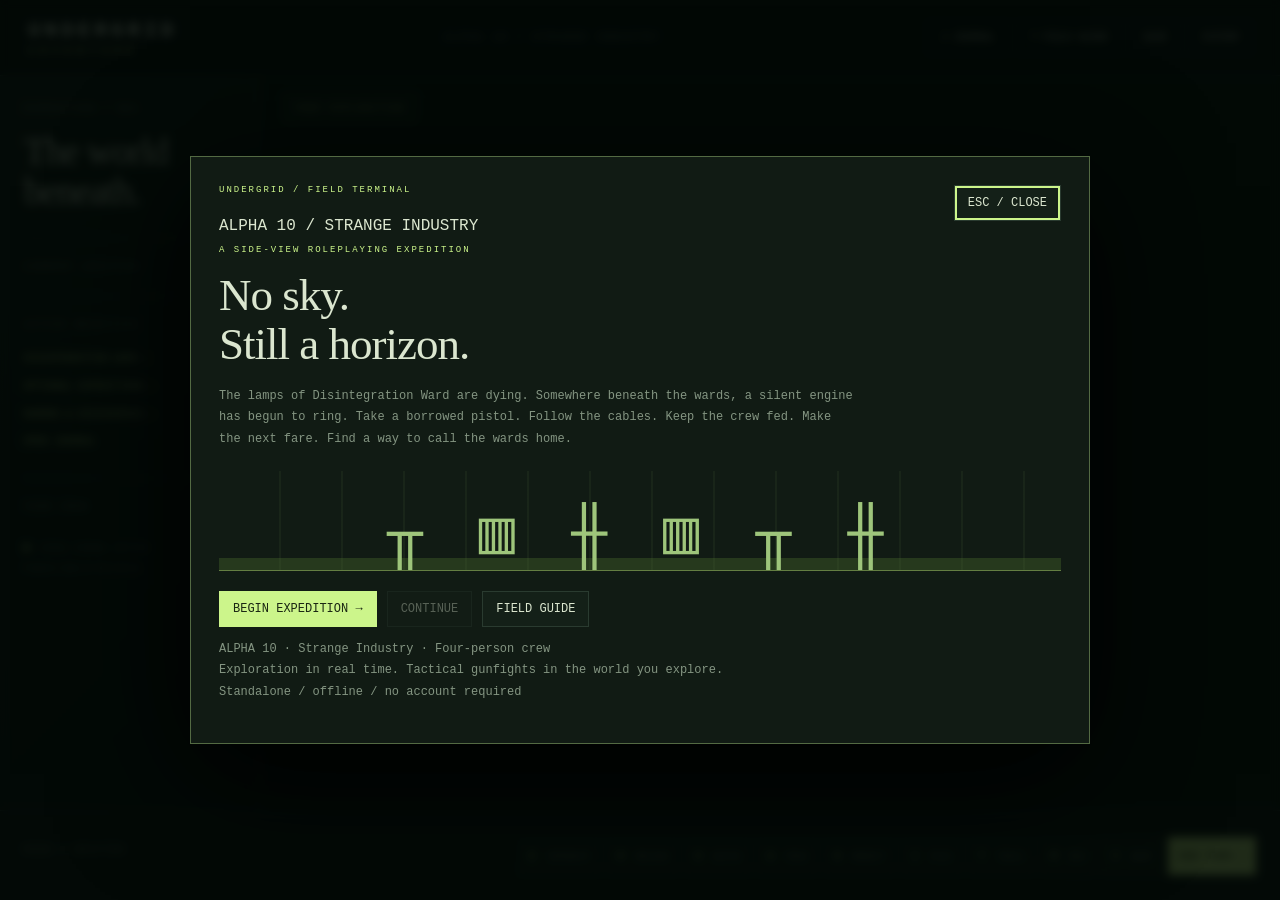
==== commit dc5370ac: "Build Alpha 10 Strange Industry exploration and encounters" ====
--- a/UNDERGRID_ADVENTURE.html
+++ b/UNDERGRID_ADVENTURE.html
@@ -1,20 +1,38 @@
 <!doctype html>
-<html lang="en"><head><meta charset="utf-8"><meta name="viewport" content="width=device-width,initial-scale=1,viewport-fit=cover"><meta name="theme-color" content="#080e0c"><title>Undergrid Adventure · Alpha 5</title><style>:root{color-scheme:dark;--bg:#080e0c;--panel:#101915;--line:#2a3b30;--ink:#dbe6cf;--dim:#849582;--lime:#ccf58b;--cyan:#8ed5cd;--amber:#e7af73;--red:#f28a75}*{box-sizing:border-box}body{margin:0;background:var(--bg);color:var(--ink);font:12px 'Courier New',monospace;height:100dvh;display:grid;grid-template-rows:76px minmax(0,1fr) 90px}button{font:inherit;color:inherit;cursor:pointer;border:1px solid var(--line);background:#142018;padding:10px 13px;transition:background .15s}button:hover{background:#2a3c28;border-color:var(--lime)}button:focus-visible,canvas:focus-visible{outline:2px solid var(--lime);outline-offset:-3px}button:disabled{opacity:.35;cursor:default}header{display:flex;align-items:center;justify-content:space-between;padding:0 28px;border-bottom:1px solid var(--line);gap:20px}.wordmark{font-size:21px;letter-spacing:4px;font-weight:bold}.wordmark span{display:block;font-size:9px;letter-spacing:7px;color:var(--lime);margin-top:4px}.chapter{font-size:10px;letter-spacing:2px;color:var(--dim)}.header-actions{display:flex;gap:7px}.header-actions button{background:transparent;font-size:10px}main{display:grid;grid-template-columns:260px minmax(0,1fr);min-height:0}aside{padding:27px 24px;overflow:auto;border-right:1px solid var(--line);position:relative;background:linear-gradient(135deg,#131e16,#0b130f)}.eyebrow{font-size:9px;letter-spacing:1.8px;color:var(--dim);line-height:1.5}h1{font-family:Georgia,serif;font-weight:normal;font-size:37px;line-height:1.1;letter-spacing:-1px;margin:15px 0 25px}h2{font-size:16px;font-weight:normal;margin:10px 0;color:var(--lime)}p{line-height:1.8;color:var(--dim);font-size:11px}.divider{height:1px;background:var(--line);margin:22px 0}.depth{font-size:10px;color:var(--cyan);margin-top:16px}.objective{color:var(--ink)}.text-button{padding:8px 0;border:0;background:none;width:100%;text-align:left;font-size:10px;color:var(--lime)}.text-button span{float:right}.crew-card{border:1px solid var(--line);padding:10px;margin-top:9px;cursor:pointer}.crew-card.active{border-color:#8ba564;background:#1d2a1a}.crew-card strong{font-size:11px}.crew-card small{color:var(--dim);float:right}.bar{height:3px;background:#303b30;margin:9px 0 5px}.bar i{display:block;height:100%;background:var(--lime)}.crew-stats{font-size:9px;color:var(--dim);display:flex;justify-content:space-between}.aside-bottom{color:var(--dim);font-size:8px;letter-spacing:1px;line-height:2.4;margin-top:24px}.aside-bottom small{letter-spacing:0}.status-dot{display:inline-block;width:5px;height:5px;background:var(--lime);margin-right:5px}#stage{position:relative;overflow:hidden;background:#050c09}canvas{display:block;width:100%;height:100%;touch-action:none}.scene-top{position:absolute;left:24px;right:24px;top:20px;display:flex;justify-content:space-between;font-size:9px;letter-spacing:1.5px;color:var(--dim);pointer-events:none}#mode{color:var(--lime);border:1px solid #526c3d;padding:7px 10px;background:#101a13d9}#coordinates{padding:8px}#sceneCaption{position:absolute;left:24px;bottom:25px;pointer-events:none;font-size:8px;letter-spacing:2px;color:#71836d}#sceneCaption b{display:block;margin-top:7px;color:#adbd9d;font-size:10px;font-weight:normal}#toast{position:absolute;left:50%;top:65px;transform:translateX(-50%);background:#15241aee;border:1px solid #6b8351;padding:13px 20px;text-align:center;max-width:90%;font-size:11px;opacity:0;pointer-events:none;transition:opacity .2s;line-height:1.6}#toast.on{opacity:1}#interact{position:absolute;bottom:65px;left:50%;transform:translateX(-50%);background:#0d1a12ed;padding:10px 18px;border:1px solid #769555;font-size:11px;color:var(--lime);display:none;pointer-events:none}#targetInfo{position:absolute;right:24px;bottom:25px;color:var(--amber);background:#0b140fed;padding:10px;white-space:pre-line;line-height:1.8;font-size:10px;pointer-events:none}#targetInfo:empty{display:none}footer{border-top:1px solid var(--line);display:flex;align-items:center;gap:20px;padding:12px 24px;background:#101812}.weapon-readout{min-width:190px;display:grid;gap:5px}.weapon-readout strong{font-size:12px;color:var(--lime);font-weight:normal}#ammo{font-size:10px;color:var(--dim)}.actions{display:flex;gap:5px;margin-left:auto;flex-wrap:wrap}.actions button{font-size:11px;padding:12px 10px;color:var(--lime)}.actions button span{font-size:9px;color:var(--dim);margin-left:5px}.actions .primary,.primary{background:var(--lime);color:#1a2613;border-color:var(--lime)}#shade{position:fixed;inset:0;background:#020805d9;z-index:20;display:flex;align-items:center;justify-content:center;padding:24px;backdrop-filter:blur(5px)}#shade[hidden]{display:none}#panel{max-width:900px;width:100%;max-height:90dvh;overflow:auto;background:#111b14;border:1px solid #536a43;padding:28px;box-shadow:0 30px 120px #000}#panel h1{font-size:45px;color:var(--ink);margin:16px 0}#panel h2{color:var(--ink)}#panel p{font-size:12px;max-width:640px}#panel .close{float:right}.tag{font-size:9px;color:var(--lime);letter-spacing:2px}.grid{display:grid;grid-template-columns:repeat(auto-fill,minmax(190px,1fr));gap:12px;margin-top:20px}.card{padding:17px;border:1px solid var(--line);background:#0d160f}.card h3{color:var(--lime);font-size:13px;font-weight:normal}.card p{font-size:11px!important}.card button{margin-top:8px}.muted{color:var(--dim)}.amber{color:var(--amber)}.row{display:flex;gap:10px;flex-wrap:wrap;margin-top:18px}#touch{display:none;position:absolute;bottom:8px;left:8px;right:8px;gap:5px;justify-content:center}#touch button{touch-action:none;padding:12px;background:#15241ddd;user-select:none}.map-layout{display:grid;grid-template-columns:repeat(3,1fr);gap:10px;margin:25px 0}.map-room{padding:20px 10px;border:1px solid #3d5140;position:relative}.map-room.current{border-color:var(--lime);color:var(--lime)}.map-room small{display:block;font-size:9px;color:var(--dim);margin-top:7px}.title-art{height:100px;border-bottom:1px solid #647e42;margin:20px 0;background:repeating-linear-gradient(90deg,transparent 0 60px,#4d673a22 60px 62px),linear-gradient(0deg,#26391d 0 12%,transparent 12% 100%);display:flex;align-items:end;justify-content:space-around;color:#9ec57b;letter-spacing:10px;font-size:60px;overflow:hidden}label{display:block;margin:10px 0}input[type=file]{max-width:100%}
+<html lang="en"><head><meta charset="utf-8"><meta name="viewport" content="width=device-width,initial-scale=1,viewport-fit=cover"><meta name="theme-color" content="#080e0c"><title>Undergrid Adventure · Alpha 10</title><style>:root{color-scheme:dark;--bg:#080e0c;--panel:#101915;--line:#2a3b30;--ink:#dbe6cf;--dim:#849582;--lime:#ccf58b;--cyan:#8ed5cd;--amber:#e7af73;--red:#f28a75}*{box-sizing:border-box}body{margin:0;background:var(--bg);color:var(--ink);font:12px 'Courier New',monospace;height:100dvh;display:grid;grid-template-rows:76px minmax(0,1fr) 90px}button{font:inherit;color:inherit;cursor:pointer;border:1px solid var(--line);background:#142018;padding:10px 13px;transition:background .15s}button:hover{background:#2a3c28;border-color:var(--lime)}button:focus-visible,canvas:focus-visible{outline:2px solid var(--lime);outline-offset:-3px}button:disabled{opacity:.35;cursor:default}header{display:flex;align-items:center;justify-content:space-between;padding:0 28px;border-bottom:1px solid var(--line);gap:20px}.wordmark{font-size:21px;letter-spacing:4px;font-weight:bold}.wordmark span{display:block;font-size:9px;letter-spacing:7px;color:var(--lime);margin-top:4px}.chapter{font-size:10px;letter-spacing:2px;color:var(--dim)}.header-actions{display:flex;gap:7px}.header-actions button{background:transparent;font-size:10px}main{display:grid;grid-template-columns:260px minmax(0,1fr);min-height:0}aside{padding:27px 24px;overflow:auto;border-right:1px solid var(--line);position:relative;background:linear-gradient(135deg,#131e16,#0b130f)}.eyebrow{font-size:9px;letter-spacing:1.8px;color:var(--dim);line-height:1.5}h1{font-family:Georgia,serif;font-weight:normal;font-size:37px;line-height:1.1;letter-spacing:-1px;margin:15px 0 25px}h2{font-size:16px;font-weight:normal;margin:10px 0;color:var(--lime)}p{line-height:1.8;color:var(--dim);font-size:11px}.divider{height:1px;background:var(--line);margin:22px 0}.depth{font-size:10px;color:var(--cyan);margin-top:16px}.objective{color:var(--ink)}.text-button{padding:8px 0;border:0;background:none;width:100%;text-align:left;font-size:10px;color:var(--lime)}.text-button span{float:right}.crew-card{border:1px solid var(--line);padding:10px;margin-top:9px;cursor:pointer}.crew-card.active{border-color:#8ba564;background:#1d2a1a}.crew-card strong{font-size:11px}.crew-card small{color:var(--dim);float:right}.bar{height:3px;background:#303b30;margin:9px 0 5px}.bar i{display:block;height:100%;background:var(--lime)}.crew-stats{font-size:9px;color:var(--dim);display:flex;justify-content:space-between}.aside-bottom{color:var(--dim);font-size:8px;letter-spacing:1px;line-height:2.4;margin-top:24px}.aside-bottom small{letter-spacing:0}.status-dot{display:inline-block;width:5px;height:5px;background:var(--lime);margin-right:5px}#stage{position:relative;overflow:hidden;background:#050c09}canvas{display:block;width:100%;height:100%;touch-action:none}.scene-top{position:absolute;left:24px;right:24px;top:20px;display:flex;justify-content:space-between;font-size:9px;letter-spacing:1.5px;color:var(--dim);pointer-events:none}#mode{color:var(--lime);border:1px solid #526c3d;padding:7px 10px;background:#101a13d9}#coordinates{padding:8px}#sceneCaption{position:absolute;left:24px;bottom:25px;pointer-events:none;font-size:8px;letter-spacing:2px;color:#71836d}#sceneCaption b{display:block;margin-top:7px;color:#adbd9d;font-size:10px;font-weight:normal}#toast{position:absolute;left:50%;top:65px;transform:translateX(-50%);background:#15241aee;border:1px solid #6b8351;padding:13px 20px;text-align:center;max-width:90%;font-size:11px;opacity:0;pointer-events:none;transition:opacity .2s;line-height:1.6}#toast.on{opacity:1}#interact{position:absolute;bottom:65px;left:50%;transform:translateX(-50%);background:#0d1a12ed;padding:10px 18px;border:1px solid #769555;font-size:11px;color:var(--lime);display:none;pointer-events:none}#targetInfo{position:absolute;right:24px;bottom:25px;color:var(--amber);background:#0b140fed;padding:10px;white-space:pre-line;line-height:1.8;font-size:10px;pointer-events:none}#targetInfo:empty{display:none}footer{border-top:1px solid var(--line);display:flex;align-items:center;gap:20px;padding:12px 24px;background:#101812}.weapon-readout{min-width:190px;display:grid;gap:5px}.weapon-readout strong{font-size:12px;color:var(--lime);font-weight:normal}#ammo{font-size:10px;color:var(--dim)}.actions{display:flex;gap:5px;margin-left:auto;flex-wrap:wrap}.actions button{font-size:11px;padding:12px 10px;color:var(--lime)}.actions button span{font-size:9px;color:var(--dim);margin-left:5px}.actions .primary,.primary{background:var(--lime);color:#1a2613;border-color:var(--lime)}#shade{position:fixed;inset:0;background:#020805d9;z-index:20;display:flex;align-items:center;justify-content:center;padding:24px;backdrop-filter:blur(5px)}#shade[hidden]{display:none}#panel{max-width:900px;width:100%;max-height:90dvh;overflow:auto;background:#111b14;border:1px solid #536a43;padding:28px;box-shadow:0 30px 120px #000}#panel h1{font-size:45px;color:var(--ink);margin:16px 0}#panel h2{color:var(--ink)}#panel p{font-size:12px;max-width:640px}#panel .close{float:right}.tag{font-size:9px;color:var(--lime);letter-spacing:2px}.grid{display:grid;grid-template-columns:repeat(auto-fill,minmax(190px,1fr));gap:12px;margin-top:20px}.card{padding:17px;border:1px solid var(--line);background:#0d160f}.card h3{color:var(--lime);font-size:13px;font-weight:normal}.card p{font-size:11px!important}.card button{margin-top:8px}.muted{color:var(--dim)}.amber{color:var(--amber)}.row{display:flex;gap:10px;flex-wrap:wrap;margin-top:18px}#touch{display:none;position:absolute;bottom:8px;left:8px;right:8px;gap:5px;justify-content:center}#touch button{touch-action:none;padding:12px;background:#15241ddd;user-select:none}.map-layout{display:grid;grid-template-columns:repeat(3,1fr);gap:10px;margin:25px 0}.map-room{padding:20px 10px;border:1px solid #3d5140;position:relative}.map-room.current{border-color:var(--lime);color:var(--lime)}.map-room small{display:block;font-size:9px;color:var(--dim);margin-top:7px}.title-art{height:100px;border-bottom:1px solid #647e42;margin:20px 0;background:repeating-linear-gradient(90deg,transparent 0 60px,#4d673a22 60px 62px),linear-gradient(0deg,#26391d 0 12%,transparent 12% 100%);display:flex;align-items:end;justify-content:space-around;color:#9ec57b;letter-spacing:10px;font-size:60px;overflow:hidden}label{display:block;margin:10px 0}input[type=file]{max-width:100%}
 @media(max-width:1100px){main{grid-template-columns:210px minmax(0,1fr)}aside{padding:20px 17px}h1{font-size:30px}.actions button span{display:none}.weapon-readout{min-width:160px}footer{padding:10px 15px}.chapter{display:none}}@media(pointer:coarse){#touch{display:flex}#sceneCaption{display:none}#interact{bottom:70px}}@media(max-width:700px){body{grid-template-rows:58px minmax(0,1fr) 105px}header{padding:0 12px;gap:8px}.wordmark{font-size:15px;letter-spacing:2px}.wordmark span{font-size:7px;letter-spacing:4px}.header-actions button{padding:8px}.header-actions span{display:none}main{grid-template-columns:1fr}aside{display:none}footer{padding:8px;gap:6px;align-items:start;flex-direction:column}.weapon-readout{display:flex;align-items:center;gap:12px;width:100%;font-size:9px}.weapon-readout .eyebrow{font-size:8px}.weapon-readout strong{font-size:10px}.actions{margin:0;gap:4px;width:100%}.actions button{flex:1;padding:12px 5px;font-size:10px}#panel{padding:20px}#panel h1{font-size:34px}.scene-top{left:12px;right:12px}#coordinates{display:none}.map-layout{grid-template-columns:repeat(2,1fr)}#sceneCaption{bottom:15px;font-size:7px}#toast{top:60px;width:90%}#targetInfo{right:12px;bottom:65px}}
 
 /* Persistent crew controls remain visible on narrow viewports. */
 #crewDock{position:absolute;z-index:8;top:64px;left:20px;display:flex;gap:6px;max-width:calc(100% - 40px);flex-wrap:wrap;pointer-events:auto}.quick-crew{display:grid;grid-template-columns:16px minmax(60px,1fr) 30px;gap:4px 8px;align-items:center;background:#111e16ed;border-color:#536841;min-width:145px;padding:9px 10px;text-align:left}.quick-crew.chosen{border-color:var(--lime);background:#24371bdd;box-shadow:inset 0 2px var(--lime)}.crew-index{font-size:10px;color:var(--dim);grid-row:1/3}.crew-label b{display:block;font-size:11px;max-width:130px;overflow:hidden;text-overflow:ellipsis}.crew-label small{display:block;margin-top:4px;color:var(--dim);font-size:9px}.ap-readout{font-size:26px;line-height:1;text-align:center;color:var(--lime);grid-row:1/3;grid-column:3}.ap-readout small{display:block;font-size:8px;letter-spacing:1px;margin-top:4px}.ap-pips{display:flex;gap:4px}.ap-pips i{height:4px;width:17px;background:#384732}.ap-pips i.lit{background:var(--lime)}.next-crew{font-size:10px;background:#13231bed}.next-crew small{font-size:8px}.quick-crew.fallen{opacity:.45}.complete{opacity:.65}input{background:#0c160f;border:1px solid var(--line);color:var(--ink);font:inherit;padding:9px;max-width:200px}#toast{top:154px}#panel h2{margin-top:22px}#panel .row button{align-self:center}
 @media(max-width:900px){#crewDock{left:12px;max-width:calc(100% - 24px)}.quick-crew{min-width:125px;grid-template-columns:12px 1fr 25px;gap:3px 5px;padding:7px}.crew-label b{font-size:10px}.ap-readout{font-size:23px}.next-crew{padding:7px}}
-@media(max-width:700px){#crewDock{top:56px;display:grid;grid-template-columns:repeat(3,minmax(0,1fr)) 42px;gap:4px;width:calc(100% - 24px);max-width:none}.quick-crew{min-width:0;grid-template-columns:minmax(0,1fr) 20px;padding:7px 5px;gap:4px}.crew-index{display:none}.crew-label b{font-size:9px;max-width:70px}.crew-label small{font-size:8px}.ap-readout{font-size:22px;grid-column:2}.ap-pips i{width:11px}.next-crew{font-size:9px;padding:4px}.next-crew small{font-size:7px}#toast{top:145px}#sceneCaption{display:none}#targetInfo{max-width:230px}.chapter{display:none}}
+@media(max-width:700px){#crewDock{top:56px;display:grid;grid-template-columns:repeat(var(--crew-count,3),minmax(0,1fr)) 36px;gap:4px;width:calc(100% - 24px);max-width:none}.quick-crew{min-width:0;grid-template-columns:minmax(0,1fr) 20px;padding:7px 5px;gap:4px}.crew-index{display:none}.crew-label b{font-size:9px;max-width:70px}.crew-label small{font-size:8px}.ap-readout{font-size:22px;grid-column:2}.ap-pips i{width:11px}.next-crew{font-size:9px;padding:4px}.next-crew small{font-size:7px}#toast{top:145px}#sceneCaption{display:none}#targetInfo{max-width:230px}.chapter{display:none}}
 .loadout-hero{display:flex;align-items:center;gap:20px;border-bottom:1px solid var(--line)}.loadout-hero canvas{width:210px;height:140px;max-width:45%}.card canvas{width:100%;height:85px;object-fit:contain;image-rendering:auto;background:#09130e}.card canvas[data-armor-art]{height:125px}
 #bossReadout{position:absolute;left:20px;right:20px;bottom:110px;background:#251e13ed;border:1px solid var(--amber);color:var(--amber);padding:10px;font-size:10px;line-height:1.6;pointer-events:none}.loadout-hero h1{overflow-wrap:anywhere}@media(max-width:700px){#bossReadout{left:10px;right:10px;bottom:130px;font-size:9px}.actions button{padding:11px 3px}}
 #interact{pointer-events:auto;cursor:pointer;white-space:normal;max-width:90%;line-height:1.5}#lesson{position:absolute;left:24px;right:24px;bottom:18px;color:#91aa80;font-size:10px;pointer-events:none;line-height:1.5}#sceneCaption{display:none}#moment{position:absolute;z-index:9;bottom:63px;left:20px;max-width:430px;background:#122219f5;border:1px solid #7a985a;padding:13px 36px 13px 15px;box-shadow:0 10px 35px #0007}#moment small{display:block;letter-spacing:2px;font-size:8px;color:var(--dim)}#moment b{display:block;margin:7px 0;color:var(--lime);font-size:14px}#moment span{display:block;font-size:11px;line-height:1.7;color:var(--ink)}#moment button{margin-top:9px;padding:6px 10px}.moment-close{position:absolute;right:4px;top:0;border:0;background:transparent}#tactical{position:absolute;left:15px;right:15px;bottom:45px;display:flex;gap:5px;align-items:center;flex-wrap:wrap;z-index:7}#tactical[hidden]{display:none}#tactical button{font-size:9px;background:#15261dee;padding:8px}#tactical span{font-size:9px;color:var(--amber);background:#0d1a12e8;padding:8px}.loadout-tabs{display:flex;gap:6px;flex-wrap:wrap;margin:20px 0 10px}.loadout-tabs button{font-size:10px}.loadout-tabs .primary{color:#172410}#panel [hidden]{display:none!important}#panel [data-loadout-section]{margin-top:20px}@media(max-width:700px){#moment{left:12px;right:12px;bottom:145px;max-width:none}#lesson{bottom:65px;font-size:8px;left:12px;right:12px}#tactical{bottom:125px;left:10px;right:10px;gap:3px}#tactical button{padding:7px 6px;font-size:8px}#tactical span{font-size:8px}#interact{bottom:115px;font-size:9px}#touch{bottom:12px}.actions{gap:3px}.actions button{padding:10px 2px;font-size:9px}.loadout-tabs{gap:4px}.loadout-tabs button{padding:8px;font-size:9px}}
 
 .appearance-settings{margin:12px 0;color:var(--dim);font-size:10px}.appearance-settings summary{cursor:pointer;padding:8px;border-bottom:1px solid var(--line)}
+
+/* Keep boss status in a compact corner, clear of movement and combat controls. */
+#bossReadout{left:auto;right:12px;top:60px;bottom:auto;width:260px;max-width:45%;padding:7px 9px;font-size:9px;line-height:1.4;border-left:2px solid var(--amber)}
+@media(max-width:700px){#bossReadout{left:auto;right:10px;top:132px;bottom:auto;width:220px;max-width:65%;padding:6px 8px;font-size:8px}}
+
+/* A single compact field report, kept away from the tactical/touch controls. */
+#lifeStatus{position:absolute;right:12px;top:154px;max-width:45%;z-index:5}#lifeStatus button{font-size:9px;padding:7px 9px;color:var(--cyan);background:#0d1a12ed}#lifeStatus[hidden]{display:none}
+@media(max-width:700px){#lifeStatus{top:154px;right:10px;max-width:65%}#lifeStatus button{font-size:8px;padding:6px}#touch{gap:3px}#touch button{padding:10px 7px}}
+@media(pointer:coarse){#touch{display:flex}}
+
+/* Cartography uses geometry and directed connections, with touch-native scrolling. */
+.atlas-scroll{overflow:auto;max-height:440px;border:1px solid var(--line);background:#09140f;overscroll-behavior:contain}.atlas-network{display:block;max-width:none;touch-action:pan-x pan-y}.atlas-edge{fill:none;stroke-width:2;stroke:#648c6d}.atlas-edge.locked{stroke:var(--amber);stroke-dasharray:8 5}.atlas-edge.unknown{stroke:#657468;stroke-dasharray:2 6}.atlas-node rect{fill:#15241a;stroke:#668564;stroke-width:2}.atlas-node.current rect{stroke:var(--lime);stroke-width:3}.atlas-node.unknown rect{fill:#0d1711;stroke-dasharray:3 6}.atlas-node.known{cursor:pointer}.atlas-node:focus rect{stroke:var(--cyan)}.atlas-network text{fill:#dbe6cf;font:12px 'Courier New',monospace}.atlas-network .atlas-sub{fill:#9cb095;font-size:9px}.atlas-local{border:1px solid var(--line);background:#09140f}.atlas-local svg{display:block;width:100%;max-height:440px;min-height:220px}.survey-platform{stroke:#c9e7a5;stroke-width:8}.survey-ladder{stroke:#8ed5cd;stroke-width:7;stroke-dasharray:9 8}.survey-object{fill:#15241a;stroke:#8ed5cd;stroke-width:3}.survey-locked{fill:#281f12;stroke:#e7af73;stroke-width:3}.atlas-local text{fill:#dbe6cf;font:18px 'Courier New',monospace}.atlas-details{border-top:1px solid var(--line);margin-top:18px;padding-top:8px}#atlasDestination,#atlasNote{font:inherit;color:var(--ink);background:#09140f;border:1px solid #526c4c;padding:10px;max-width:100%;width:100%}#atlasNoteStatus{font-size:10px;color:var(--cyan)}@media(max-width:700px){.atlas-scroll{max-height:310px}.atlas-local svg{min-height:180px}.atlas-details p{overflow-wrap:anywhere}}
+
+.atlas-rail{fill:none;stroke:#8ed5cd;stroke-width:2;stroke-dasharray:10 5}.atlas-rail.locked{stroke:#e7af73;stroke-dasharray:3 7}
+
+.atlas-local{overflow:auto;max-height:440px;overscroll-behavior:contain}.atlas-local svg{max-height:none;max-width:none;min-height:0;touch-action:pan-x pan-y}.atlas-local text{font-size:var(--survey-font,18px)}.survey-platform{stroke-width:2;vector-effect:non-scaling-stroke}.survey-ladder{stroke-width:2;stroke-dasharray:4 4;vector-effect:non-scaling-stroke}.survey-object,.survey-locked{stroke-width:1;vector-effect:non-scaling-stroke}@media(max-width:700px){.atlas-local{max-height:310px}.atlas-local svg{min-height:0}}
+
+.roster-card canvas{width:130px;height:100px;float:right}.roster-card p{clear:both}.quick-crew .crew-label{min-width:0}@media(max-width:420px){.crew-label small{font-size:7px}.crew-label b{max-width:52px}.quick-crew{grid-template-columns:minmax(0,1fr) 15px;gap:2px}.ap-readout{font-size:18px}.ap-pips{gap:2px}.ap-pips i{width:8px}#touch{gap:3px}#touch button{padding:10px 8px;min-width:30px}}
 </style></head>
-<body><header><div class="wordmark">UNDERGRID<span>ADVENTURE</span></div><div class="chapter">ALPHA 5 / THE GREATER ADVENTURE</div><div class="header-actions"><button data-action="help">? <span>FIELD GUIDE</span></button><button data-action="save">SAVE</button><button data-action="system">SYSTEM</button></div></header>
-<main><aside><div class="eyebrow">EXPEDITION / 001</div><h1>The world<br>beneath.</h1><div class="divider"></div><div class="eyebrow">CURRENT LOCATION</div><h2 id="location"></h2><p id="flavor"></p><div class="depth" id="depth"></div><div class="divider"></div><div class="eyebrow">ACTIVE OBJECTIVE</div><p id="objective" class="objective"></p><button class="text-button" data-action="journal">OPEN JOURNAL <span>↗</span></button><div class="divider"></div><div class="eyebrow">YOUR CREW</div><div id="crew"></div><div class="aside-bottom"><span class="status-dot"></span> LOCAL SIGNAL ACTIVE<br><small>Progress stays on this device.</small></div></aside>
-<section id="stage"><div id="crewDock" aria-label="Quick crew selection"></div><canvas id="view" aria-label="Side-view exploration and tactical battlefield" tabindex="0"></canvas><div class="scene-top"><span id="mode">FREE EXPLORATION</span><span id="coordinates"></span></div><div id="lesson"></div><div id="moment" hidden></div><div id="tactical" hidden></div><div id="toast" role="status"></div><div id="bossReadout" hidden></div><div id="targetInfo"></div><button id="interact" data-action="interact"></button><div id="sceneCaption"><span>LOW WARDS AUTHORITY</span><b>NO SKY. STILL A HORIZON.</b></div><div id="touch"><button data-hold="a" aria-label="Move left">◀</button><button data-hold="d" aria-label="Move right">▶</button><button data-hold="w" aria-label="Climb up">↑</button><button data-hold="s" aria-label="Climb down">↓</button><button data-key=" " aria-label="Jump">JUMP</button><button data-action="interact">USE</button></div></section></main>
+<body><header><div class="wordmark">UNDERGRID<span>ADVENTURE</span></div><div class="chapter">ALPHA 10 / STRANGE INDUSTRY</div><div class="header-actions"><button data-action="journal">J <span>JOURNAL</span></button><button data-action="help">? <span>FIELD GUIDE</span></button><button data-action="save">SAVE</button><button data-action="system">SYSTEM</button></div></header>
+<main><aside><div class="eyebrow">EXPEDITION / 001</div><h1>The world<br>beneath.</h1><div class="divider"></div><div class="eyebrow">CURRENT LOCATION</div><h2 id="location"></h2><p id="flavor"></p><div class="depth" id="depth"></div><div class="divider"></div><div class="eyebrow">ACTIVE OBJECTIVE</div><p id="objective" class="objective"></p><button class="text-button" data-action="ward">DISINTEGRATION WARD ↗</button><button class="text-button" data-action="expeditions">OPTIONAL EXPEDITIONS ↗</button><button class="text-button" data-action="rumors">RUMORS & DISCOVERIES ↗</button><button class="text-button" data-action="journal">OPEN JOURNAL <span>↗</span></button><div class="divider"></div><div class="eyebrow">YOUR CREW</div><div id="crew"></div><div class="aside-bottom"><span class="status-dot"></span> LOCAL SIGNAL ACTIVE<br><small>Progress stays on this device.</small></div></aside>
+<section id="stage"><div id="crewDock" aria-label="Quick crew selection"></div><canvas id="view" aria-label="Side-view exploration and tactical battlefield" tabindex="0"></canvas><div class="scene-top"><span id="mode">FREE EXPLORATION</span><span id="coordinates"></span></div><div id="lesson"></div><div id="moment" hidden></div><div id="tactical" hidden></div><div id="toast" role="status"></div><div id="lifeStatus" hidden></div><div id="bossReadout" hidden></div><div id="targetInfo"></div><button id="interact" data-action="interact"></button><div id="sceneCaption"><span>LOW WARDS AUTHORITY</span><b>NO SKY. STILL A HORIZON.</b></div><div id="touch"><button data-hold="a" aria-label="Move left">◀</button><button data-hold="d" aria-label="Move right">▶</button><button data-hold="w" aria-label="Climb up">↑</button><button data-hold="s" aria-label="Climb down">↓</button><button data-key=" " aria-label="Jump">JUMP</button><button data-action="drop">DROP</button><button data-action="cycleinteract" aria-label="Cycle nearby interactions">NEXT</button><button data-action="interact">USE</button></div></section></main>
 <footer><div class="weapon-readout"><span class="eyebrow" id="actorName">ROOK / DRIFTER</span><strong id="weaponName"></strong><span id="ammo"></span></div><div class="actions"><button data-action="interact">E <span>INTERACT</span></button><button data-action="reload">R <span>RELOAD</span></button><button data-action="overwatch">O <span>WATCH</span></button><button data-action="grenade">G <span>FRAG</span></button><button data-action="heal">H <span>MEDKIT</span></button><button data-action="inventory">I <span>PACK</span></button><button data-action="tools">T <span>TOOLS</span></button><button data-action="map">M <span>MAP</span></button><button data-action="quickweapon">V <span>SWAP</span></button><button data-action="end" class="primary" id="endTurn">END TURN →</button></div></footer>
 <div id="shade" hidden><section id="panel" role="dialog" aria-modal="true" aria-labelledby="panelTitle"></section></div><script>'use strict';
 // World coordinates are independent of viewport. Platforms are one-way floors;
@@ -38,19 +56,19 @@
 const obj=(id,type,x,y,name,extra={})=>({id,type,x,y,name,...extra});
 const enemy=(id,type,x,y)=>({id,type,x,y});
 UG.rooms={
- hearth:{name:'Last Light',subtitle:'A settlement built around a borrowed sun.',depth:182,color:'#c9ef91',theme:'settlement',w:1600,h:1000,
+ hearth:{name:'Disintegration Ward',subtitle:'A settlement built around a borrowed sun.',depth:182,color:'#c9ef91',theme:'settlement',w:1600,h:1000,
  platforms:[platform('floor',0,880,1600),platform('market',170,660,490),platform('roof',910,660,540),platform('watch',580,440,500)],
  ladders:[ladder(240,660,880),ladder(1010,660,880),ladder(610,440,660)],
  objects:[obj('mara','npc',400,880,'Mara / signal keeper'),obj('cot','rest',160,880,'The warm bunk'),obj('shop','shop',440,660,'Ivo / supply exchange'),obj('hearth-note','lore',760,440,'A letter without a sky',{text:'Mara keeps a lamp burning above the bunks. Nobody remembers who started it. Nobody turns it off. The old relay rang last night. Three notes. A human voice between them.'}),obj('east','door',1490,880,'To the Cableworks',{to:'cable',sx:100,sy:880}),obj('down','door',1230,660,'Sump access',{to:'sump',sx:100,sy:880}),obj('tram','tram',970,440,'Dead rail terminal')],enemies:[],covers:[{id:'h1',x:740,y:880,hp:35}],barrels:[]},
  cable:{name:'The Cableworks',subtitle:'Every wire leads somewhere. Some still carry voices.',depth:206,color:'#a7ce86',theme:'works',w:1800,h:1000,
  platforms:[platform('floor',0,880,1800),platform('west',80,660,640),platform('east',940,660,770),platform('upper',520,440,800),platform('crown',1050,230,650)],
  ladders:[ladder(220,660,880),ladder(1090,660,880),ladder(650,440,660),ladder(1180,440,660),ladder(1230,230,440)],
- objects:[obj('west','door',70,880,'Last Light',{to:'hearth',sx:1400,sy:880}),obj('fuse','loot',1530,230,'A live relay fuse',{item:'fuse',text:'Still warm. The stamp reads: DO NOT ANSWER THE THIRD BELL.'}),obj('vera','recruit',520,660,'Vera / pinned courier',{companion:'vera'}),obj('cache-c','loot',300,660,'Courier ammunition',{ammo:24,meds:1}),obj('exit','door',1700,880,'The Furnace Mile',{to:'furnace',sx:100,sy:880}),obj('archive-exit','door',1700,230,'Upper archive hatch',{to:'archive',sx:100,sy:880,gate:'rig'})],
+ objects:[obj('west','door',70,880,'Disintegration Ward',{to:'hearth',sx:1400,sy:880}),obj('fuse','loot',1530,230,'A live relay fuse',{item:'fuse',text:'Still warm. The stamp reads: DO NOT ANSWER THE THIRD BELL.'}),obj('vera','recruit',520,660,'Vera / pinned courier',{companion:'vera'}),obj('cache-c','loot',300,660,'Courier ammunition',{ammo:24,meds:1}),obj('exit','door',1700,880,'The Furnace Mile',{to:'furnace',sx:100,sy:880}),obj('archive-exit','door',1700,230,'Upper archive hatch',{to:'archive',sx:100,sy:880,gate:'rig'})],
  enemies:[enemy('c1','scav',920,880),enemy('c2','scav',1340,880),enemy('c3','sentry',1450,660)],covers:[{id:'cbox1',x:740,y:880,hp:32},{id:'cbox2',x:1220,y:880,hp:32},{id:'cbox3',x:1320,y:660,hp:35}],barrels:[{id:'cb',x:1170,y:880}]},
  sump:{name:'The Drowned Sump',subtitle:'The water remembers the shape of the city.',depth:264,color:'#8ed5cd',theme:'water',w:1600,h:1000,
  platforms:[platform('floor',0,880,1600),platform('west',100,660,600),platform('east',880,660,620),platform('top',450,440,680)],
  ladders:[ladder(200,660,880),ladder(1030,660,880),ladder(620,440,660),ladder(980,440,660)],
- objects:[obj('home','door',60,880,'Last Light',{to:'hearth',sx:1230,sy:660}),obj('orren','recruit',1330,660,'Orren / stranded engineer',{companion:'orren'}),obj('rig','loot',750,440,'Surveyor climbing rig',{item:'rig',text:'A powered ascender. The sealed archive hatch is within reach now.'}),obj('sump-loot','loot',400,660,'Sealed maintenance chest',{weapon:'shotgun',credits:25}),obj('pump','relay',1410,880,'Drainage pump'),obj('furnace','door',1500,660,'Furnace underpass',{to:'furnace',sx:250,sy:660}),obj('sump-lore','lore',500,440,'Maintenance log 88',{text:'We built the city downward to escape the heat above. Now the heat comes from below. Someone has reversed the pumps.'})],
+ objects:[obj('home','door',60,880,'Disintegration Ward',{to:'hearth',sx:1230,sy:660}),obj('orren','recruit',1330,660,'Orren / stranded engineer',{companion:'orren'}),obj('rig','loot',750,440,'Surveyor climbing rig',{item:'rig',text:'A powered ascender. The sealed archive hatch is within reach now.'}),obj('sump-loot','loot',400,660,'Sealed maintenance chest',{weapon:'shotgun',credits:25}),obj('pump','relay',1410,880,'Drainage pump'),obj('furnace','door',1500,660,'Furnace underpass',{to:'furnace',sx:250,sy:660}),obj('sump-lore','lore',500,440,'Maintenance log 88',{text:'We built the city downward to escape the heat above. Now the heat comes from below. Someone has reversed the pumps.'})],
  enemies:[enemy('s1','hound',650,880),enemy('s2','hound',1100,880),enemy('s3','scav',1220,660)],covers:[{id:'sbox',x:900,y:880,hp:30}],barrels:[{id:'sb',x:960,y:880}]},
  furnace:{name:'The Furnace Mile',subtitle:'A stolen heart, still beating beneath the foundry.',depth:312,color:'#e7af73',theme:'fire',w:1800,h:1000,
  platforms:[platform('floor',0,880,1800),platform('west',120,660,600),platform('east',900,660,750),platform('bridge',430,440,1000)],
@@ -110,7 +128,7 @@
  jackal:{name:'Rusk / the toll collector',hp:165,weapon:'handcannon',armor:7,role:'boss',xp:130},
  warden:{name:'Contractor Nine',hp:210,weapon:'plasma',armor:8,role:'boss',xp:175}
 });
-UG.gates={power:'Restore Last Light’s power. Bring a live fuse to Mara.',rig:'A powered climbing rig is required. Search the Sump.',signal:'Mara must decode the signal before this bulkhead opens.',railPass:'Repair the freight locomotive. See Switch at Rustmarket.',sluice:'Deliver filter membranes to the clinic, then open the sluice.',liftPower:'Recover a power coupler and repair the counterweight lift.',blackkey:'Settle Vera’s courier ledger at the contract board for an access key.',convoy:'Escort the freight train before entering the outer sidings.'};
+UG.gates={power:'Restore Disintegration Ward’s power. Bring a live fuse to Mara.',rig:'A powered climbing rig is required. Search the Sump.',signal:'Mara must decode the signal before this bulkhead opens.',railPass:'Repair the freight locomotive. See Switch at Rustmarket.',sluice:'Deliver filter membranes to the clinic, then open the sluice.',liftPower:'Recover a power coupler and repair the counterweight lift.',blackkey:'Settle Vera’s courier ledger at the contract board for an access key.',convoy:'Escort the freight train before entering the outer sidings.'};
 // Each layout is authored separately. Geometry arrays are [x,y,width].
 function district(id,name,subtitle,depth,color,theme,geometry,ladderData,objects,foes,coverData,barrelData){
  UG.rooms[id]={name,subtitle,depth,color,theme,w:1900,h:1000,platforms:geometry.map((p,i)=>platform(i?'deck'+i:'floor',...p)),ladders:ladderData.map(l=>ladder(...l)),objects,enemies:foes.map(e=>enemy(...e)),covers:coverData.map((p,i)=>({id:id+'-c'+i,x:p[0],y:p[1],hp:45})),barrels:barrelData.map((p,i)=>({id:id+'-b'+i,x:p[0],y:p[1]}))};
@@ -118,14 +136,14 @@
 const door=(id,x,y,name,to,sx=100,sy=880,gate)=>obj(id,'door',x,y,name,{to,sx,sy,gate});
 const loot=(id,x,y,name,extra)=>obj(id,'loot',x,y,name,extra);
 const lore=(id,x,y,name,text)=>obj(id,'lore',x,y,name,{text});
-UG.rooms.hearth.objects.push(door('market-road',190,660,'Rustmarket / freight concourse','market',100,880,'power'),obj('wardboard','contracts',720,880,'Last Light / work board'));
+UG.rooms.hearth.objects.push(door('market-road',190,660,'Rustmarket / freight concourse','market',100,880,'power'),obj('wardboard','contracts',720,880,'Disintegration Ward / work board'));
 UG.rooms.bell.objects.push(door('dead-rail',1470,660,'The Dead Rail','deadrail',120,880,'signal'));
 UG.rooms.archive.objects.find(o=>o.id==='archive-lore').text='A stack of passenger manifests with every destination scratched out. The tickets are still being issued. Someone on the other end keeps collecting the fares.';
 UG.rooms.archive.objects.find(o=>o.id==='cipher').text='Freight routing codes hidden inside a maintenance hymn. Vera recognizes the courier stamp. She refuses to say whose it is.';
 UG.rooms.sump.objects.find(o=>o.id==='sump-lore').text='PUMP SHIFT 88: Paid two days late. Filter order cancelled. If the water goes black again, tell the office it was black when we got here.';
 district('market','Rustmarket','Debts, diesel and second chances. Nothing here is free.',221,'#d3c38b','settlement',
  [[0,880,1900],[80,660,700],[1050,660,750],[450,440,1000]],[[240,660,880],[1230,660,880],[650,440,660],[1180,440,660]],
- [door('home',70,880,'Last Light','hearth',190,660),obj('switch','contracts',560,880,'Switch / freight dispatcher'),obj('bench','workbench',760,660,'Tinker’s bench'),obj('supply','shop',380,660,'Ivo’s wholesale counter'),obj('bunks','rest',220,880,'Crew bunks'),obj('market-tram','tram',1340,880,'Freight concourse'),door('yard',1800,880,'Switchyard Nine','yard'),door('clinic',1720,660,'The Blackwater Gardens','garden'),door('lift',1420,440,'Counterweight station','skyhooks',120,880,'liftPower'),lore('market-note',820,440,'Missing shift','A photograph pinned beneath a debt notice. Orren checks the face and turns the notice around. “Not this time,” he says.')],[],[[950,880]],[]);
+ [door('home',70,880,'Disintegration Ward','hearth',190,660),obj('switch','contracts',560,880,'Switch / freight dispatcher'),obj('bench','workbench',760,660,'Tinker’s bench'),obj('supply','shop',380,660,'Ivo’s wholesale counter'),obj('bunks','rest',220,880,'Crew bunks'),obj('market-tram','tram',1340,880,'Freight concourse'),door('yard',1800,880,'Switchyard Nine','yard'),door('clinic',1720,660,'The Blackwater Gardens','garden'),door('lift',1420,440,'Counterweight station','skyhooks',120,880,'liftPower'),lore('market-note',820,440,'Missing shift','A photograph pinned beneath a debt notice. Orren checks the face and turns the notice around. “Not this time,” he says.')],[],[[950,880]],[]);
 district('yard','Switchyard Nine','A locomotive waits on blocks. The Jackals charge rent for its shadow.',248,'#bdbb85','rail',
  [[0,880,1900],[140,680,530],[850,680,950],[440,470,830],[1180,250,620]],[[280,680,880],[1020,680,880],[580,470,680],[1230,470,680],[1250,250,470]],
  [door('market',70,880,'Rustmarket','market',1740,880),loot('axle',1560,250,'Freight axle assembly',{item:'axle',scrap:5}),obj('locomotive','vehicle',1600,880,'Locomotive 09 / service hatch'),door('slag',1760,680,'Ashline / slag terraces','slag',100,880),door('works',1800,250,'The Rivet Foundry','foundry',100,880),loot('toolbox',450,680,'Track crew tool chest',{gear:'climbrig',scrap:8}),lore('yard-ticket',740,470,'An unpaid fare','A child’s drawing in the locomotive cab: three people and a dog, all wearing respirators. On the back, a destination nobody at the yard admits to knowing.')],
@@ -164,7 +182,7 @@
  [['cv1','bomber',980,880],['cv2','smuggler',1290,880],['cv3','gunner',1530,680]],[[730,880],[1170,880],[1350,680]],[[1090,880],[1310,880],[1440,680]]);
 UG.contracts={
  freight:{name:'A living on the rails',from:'Switch / Freight Union',text:'The locomotive needs an axle, diesel and a drive regulator. Salvage the yard, Ashline and Rivet Foundry. A working train means paid work for all of us.',needs:['axle','diesel','drive'],reward:{credits:110,scrap:12,flag:'railPass',weapon:'smg'},result:'Locomotive 09 runs again. You have a freight charter. The escort contract is now available.'},
- water:{name:'What we drink',from:'Clinic / Last Light',text:'Recover unopened filter membranes above the Blackwater Gardens. The clinic will open the dock sluice in exchange.',needs:['membrane'],reward:{credits:65,scrap:6,flag:'sluice',gear:'respirator'},result:'The taps run clear. The clinic gives you the Cinder Docks sluice code.'},
+ water:{name:'What we drink',from:'Clinic / Disintegration Ward',text:'Recover unopened filter membranes above the Blackwater Gardens. The clinic will open the dock sluice in exchange.',needs:['membrane'],reward:{credits:65,scrap:6,flag:'sluice',gear:'respirator'},result:'The taps run clear. The clinic gives you the Cinder Docks sluice code.'},
  lift:{name:'The weight of wages',from:'Lift-workers’ union',text:'A power coupler from the Foundry will restart the counterweight lift. The Skyhook Stack has been cut off for weeks.',needs:['coupler'],reward:{credits:70,scrap:8,flag:'liftPower',gear:'climbrig'},result:'The counterweights move. A new district hangs above Rustmarket.'},
  ledger:{companion:'vera',name:'Old routes, old wounds',from:'Vera / courier debt',text:'Someone at the Dead Rail kept a ledger of sold routes. Find it. Bring Vera if you want to hear her side.',needs:['ledger'],choices:[{id:'burn',name:'Burn the ledger / protect the couriers',text:'Vera holds the flame without shaking. “Now we owe them nothing.”',bond:2,rep:2,reward:{credits:35,weapon:'railgun',flag:'blackkey'}},{id:'sell',name:'Sell it to the broker / take the money',text:'The broker counts the money twice. Vera says nothing for the rest of the trip.',bond:-1,rep:-2,reward:{credits:160,weapon:'railgun',flag:'blackkey'}}],reward:{scrap:8},result:'An old freight access key falls out of the binding. Blacksite Delta is reachable through the Foundry.'},
  apprentice:{companion:'orren',name:'The kid who stayed',from:'Orren / Rivet Foundry',text:'Nix stayed behind to keep the foundry pumps alive. Get them out. Orren swears he does not care. He checks every doorway.',needs:['nix'],choices:[{id:'clinic',name:'Send Nix to the clinic / bring the medicine',text:'Nix gets a clean bunk. Orren sits beside it until morning.',bond:2,rep:2,reward:{meds:4,gear:'medrig'}},{id:'crew',name:'Give Nix a workshop / take the tools',text:'Nix opens a bench at Rustmarket. Orren leaves his old wrench on it.',bond:1,rep:1,reward:{scrap:22,weapon:'handcannon'}}],reward:{credits:55},result:'Nix made it back. For once, a debt is paid in something other than blood.'},
@@ -246,7 +264,7 @@
  overload:{name:'Overload',role:'TECHNICAL',cost:1,desc:'1 AP: shock and suppress the selected hostile within 600 units and clear line of sight. Once per encounter; machinery takes 12 damage.'},
  breach:{name:'Shaped frag',role:'EXPLOSIVES',cost:2,desc:'2 AP + one frag: aim a stronger 53-damage blast. Allies still take damage.'}
 };
-UG.weaponSources={pistol:'Starter equipment',rifle:'Restore Last Light for Mara',shotgun:'Sump maintenance chest',sniper:'Archive surveyor case',smg:'Repair the freight locomotive',handcannon:'Ashline bounty or workbench',needle:'Blackwater survey cache',laser:'Skyhook watch locker',arc:'Blacksite locker or workbench',flame:'Ashline weapons case',launcher:'Dock armory or freight escort',plasma:'Blacksite unregistered cache',heavy:'Rivet Foundry locker',chainblade:'Workbench pattern',railgun:'Settle Vera’s courier ledger'};
+UG.weaponSources={pistol:'Starter equipment',rifle:'Restore Disintegration Ward for Mara',shotgun:'Sump maintenance chest',sniper:'Archive surveyor case',smg:'Repair the freight locomotive',handcannon:'Ashline bounty or workbench',needle:'Blackwater survey cache',laser:'Skyhook watch locker',arc:'Blacksite locker or workbench',flame:'Ashline weapons case',launcher:'Dock armory or freight escort',plasma:'Blacksite unregistered cache',heavy:'Rivet Foundry locker',chainblade:'Workbench pattern',railgun:'Settle Vera’s courier ledger'};
 // Small physical steps teach jumping without disrupting the original ladder paths.
 UG.rooms.hearth.platforms.push(platform('step-one',780,830,90),platform('step-two',920,775,90),platform('step-three',1050,720,90));
 UG.rooms.hearth.objects.push(loot('starter-stash',805,830,'A drifter’s spare magazine',{ammo:12,scrap:3}));
@@ -267,6 +285,11 @@
 // Three existing sites get tangible, persistent work-floor interactions.
 UG.utilities={belt:{room:'furnace',kind:'belt',x:420,y:880,name:'Foundry conveyor drive'},crane:{room:'docks',kind:'cargo',x:1040,y:440,name:'Hanging cargo release'},runoff:{room:'garden',kind:'drain',x:800,y:450,name:'Runoff isolation valve'}};
 for(const [id,u] of Object.entries(UG.utilities))UG.rooms[u.room].objects.push(obj('utility-'+id,'utility',u.x,u.y,u.name,{utility:id}));
+
+// Alpha 8: safe approach cover, a middle-game firing terrace and a late exchange position.
+// Hostile rosters, HP, rewards and campaign gates are unchanged.
+UG.rooms.cable.covers.push({id:'survey-approach-cover',x:580,y:880,hp:32});
+UG.rooms.slag.covers.push({id:'terrace-firing-cover',x:600,y:470,hp:40});
 </script><script>/* Alpha 5 — the Common Line campaign and authored expedition sites. */
 Object.assign(UG.weapons,{
  burst:{name:'Union three-stamp rifle',range:800,opt:430,damage:22,mag:12,ap:1,acc:80,pen:2,burst:2,suppress:true,desc:'Two-round burst, always suppresses. More ammunition; less armor punch than a carbine.'},
@@ -330,7 +353,7 @@
 UG.machines['heart-coolant']={room:'heart',kind:'coolant',x:510,y:390,flag:'heartCoolant',text:'Flood the induction floor. Stops announced floor surges, not ordinary gunfire.',methods:['toggle']};
 Object.assign(UG.roomTiers,{junction:0,abyss:4,cold:5,redoubt:5,orchard:5,unlisted:0,heart:6,commons:0});
 UG.greaterStoryRooms=['junction','abyss','cold','redoubt','orchard','unlisted','heart','commons'];
-UG.mainActs=[['Last Light','Restore the Bell Engine freight channel.'],['The Wards','Restore freight and clean water; choose the line’s charter.'],['The Deep Works','Recover the governor from the Cold Foundry; report to Ada.'],['The Hidden Network','Connect the Relay Orchard and recover the Unlisted manifest.'],['A Place in the Grid','Stop the requisition engine and decide who owns the line.']];
+UG.mainActs=[['Disintegration Ward','Restore the Bell Engine freight channel.'],['The Wards','Restore freight and clean water; choose the line’s charter.'],['The Deep Works','Recover the governor from the Cold Foundry; report to Ada.'],['The Hidden Network','Connect the Relay Orchard and recover the Unlisted manifest.'],['A Place in the Grid','Stop the requisition engine and decide who owns the line.']];
 UG.expeditions={
  mill:{name:'Brasslung Mill',tier:2,fee:0,requires:'power',xp:90,credits:65,scrap:12,reward:{mod:'focused'},text:'A mothballed press complex. Recover a governor stamp; push into the exhaust crown for a rare service harness.',themes:['works','fire','lift'],foes:[['scav','heavy'],['sentry','burner'],['heavy','cutter']]},
  drowned:{name:'Drowned Post',tier:4,fee:15,requires:'diving',xp:140,credits:100,scrap:18,reward:{gear:'surveykit'},text:'A flooded maintenance annex. Recover a dispatch spool, drain the lower chamber and search the drowned archive.',themes:['water','water','archive'],foes:[['chemist','shocker'],['drone','watch'],['shocker','gunner']]},
@@ -346,17 +369,25 @@
 function expeditionDefinition(family,index,seed=0){const job=UG.expeditions[family],id='exp_'+family+'_'+index,g=expeditionGeometry[family][index],base=g[0][1],entry=index===0?base:880,w=family==='carriage'?index===1?1800:1900:1700;
  const ladders=[];for(let n=1;n<g.length;n++){const p=g[n],below=g.filter(q=>q!==p&&q[1]>p[1]&&Math.max(p[0],q[0])+35<Math.min(p[0]+p[2],q[0]+q[2])-35).sort((a,b)=>a[1]-b[1])[0];if(below){const l=Math.max(p[0],below[0])+70,r=Math.min(p[0]+p[2],below[0]+below[2])-70;ladders.push([l,p[1],below[1]]);if(r-l>280)ladders.push([r,p[1],below[1]]);}}
  const first=g.find(p=>p[1]===entry&&p[0]<=100)||g[0],inY=first[1],top=[...g].sort((a,b)=>a[1]-b[1])[0],upper=g[1],cacheDeck=seed%2?top:upper,objects=[obj('exp-return','expedition',90,inY,'Extraction / bank recovered haul',{kind:'extract'})];
+ for(const [rid,d] of Object.entries(UG.relics||{}))if(d.room===id)objects.push(obj('relic-'+rid,'ward',d.x,d.y,d.name+' / sealed relic case',{kind:'relic',relic:rid}));
+ for(const [eid,e] of Object.entries(UG.wardEvents||{}))if(e.room===id)objects.push(obj('event-'+eid,'ward',e.x,e.y,e.name,{kind:'event',event:eid}));
+ if(seed&&UG.lifeOrders){const order=UG.lifeOrders[(seed-1)%3];const target=order.kind==='survey'?0:order.kind==='gauge'?1:2;
+ if(index===target)objects.push(obj('life-order','life',top[0]+top[2]*.35,top[1],order.name+' / optional work',{kind:'workorder'}));}
  if(index>0)objects.push(door('exp-back',180,inY,'Previous work area','exp_'+family+'_'+(index-1),100,expeditionDefinitionEntry(family,index-1)));
  if(index<2)objects.push(obj('exp-next','expedition',w-150,base,'Continue deeper',{kind:'next'}));
  objects.push(obj('exp-cache','expedition',cacheDeck[0]+cacheDeck[2]*.65,cacheDeck[1],'Unclaimed service cache',{kind:'cache'}));
  if(index===1)objects.push(obj('exp-primary','expedition',top[0]+top[2]*.6,top[1],'Recover the contracted freight',{kind:'primary'}),obj('exp-control','expedition',470,inY,'Pressure drive / open the deep route',{kind:'control'}));
  if(index===2)objects.push(obj('exp-vault','expedition',top[0]+top[2]*.7,top[1],'Deep cache / optional elite reward',{kind:'vault'}));
  if(family==='carriage'&&index===2)objects.push(obj('exp-armistice','expedition',300,880,'Defaced military order / stand down',{kind:'armistice'}));
- const foes=seed?[[id+'-1',job.foes[index][seed%2],w*.6,base],[id+'-2',job.foes[index][(seed+1)%2],Math.min(w-220,upper[0]+upper[2]*.65),upper[1]]]:[];
- if(index===2&&seed)foes.push([id+'-elite',family==='mill'?'gunner':family==='drowned'?'shocker':'captain',w-250,base]);
+ const foes=seed?[[id+'-1',job.foes[index][seed%3===0?1:seed%2],w*.6,base],[id+'-2',job.foes[index][seed%3===0?1:(seed+1)%2],Math.min(w-220,upper[0]+upper[2]*.65),upper[1]]]:[];
+ if(index===2&&seed)foes.push([id+'-elite',family==='mill'?'gunner':family==='drowned'?'shocker':family==='service'?'sentry':family==='signal'?'heavy':'captain',w-250,base]);
  return {name:job.name+' / '+['Approach','Work floor','Deep reserve'][index],subtitle:job.text,depth:400+index*120,color:family==='drowned'?'#8ecbd0':family==='mill'?'#d2b27c':'#b9b0d0',theme:job.themes[index],w,h:base+120,platforms:g.map((p,i)=>platform(i?'expdeck'+i:'floor',...p)),ladders:ladders.map(l=>ladder(...l)),objects,enemies:foes.map(e=>enemy(...e)),covers:[{id:'exp-cover',x:w*.48,y:base,hp:40}],barrels:[{id:'exp-barrel',x:w*.7,y:base}]};
 }
 function expeditionDefinitionEntry(family,index){const g=expeditionGeometry[family][index];return (g.find(p=>p[1]===880&&p[0]<=100&&p[0]+p[2]>=100)||g[0])[1];}
+UG.expeditions.service={name:'The Service Drains',tier:1,fee:0,requires:'wardAccess',xp:45,credits:70,scrap:16,reward:{meds:2},text:'Nell’s first salvage survey. Recover a pump crate, open the drowned switch stair, and investigate the bell locker. Departure: Ward dispatch or any safe settlement.',themes:['water','works','archive'],foes:[['scav','scav'],['scav','hound'],['sentry','scav']]};
+UG.expeditions.signal={name:'Signal Ossuary',tier:3,fee:10,requires:'wardFreight',xp:100,credits:90,scrap:15,reward:{mod:'damped'},text:'A silent carrier garden beyond the restored freight depot. Recover its receiver, repair the signal and face the optical watch.',themes:['archive','works','archive'],foes:[['drone','sentry'],['shocker','scav'],['watch','drone']]};
+expeditionGeometry.service=[[[0,880,1700],[80,650,600],[850,650,760],[410,420,800]],[[0,1080,1700],[0,880,610],[760,880,850],[300,650,720],[1050,650,580]],[[0,1080,1700],[0,880,650],[830,880,800],[350,650,900],[420,420,800]]];
+expeditionGeometry.signal=[[[0,1080,1700],[0,880,520],[740,880,850],[300,640,720],[1050,640,580],[650,400,780]],[[0,1280,1700],[0,880,550],[790,880,820],[250,1080,700],[1110,1080,520],[340,650,900],[610,420,750]],[[0,1380,1700],[0,880,560],[820,880,800],[300,650,680],[1110,650,540],[580,420,760],[340,1130,1100]]];
 for(const f of Object.keys(UG.expeditions))for(let i=0;i<3;i++){const id='exp_'+f+'_'+i;UG.expeditionIds.push(id);UG.rooms[id]=expeditionDefinition(f,i);UG.roomTiers[id]=UG.expeditions[f].tier;}
 
 Object.assign(UG.contracts,{
@@ -368,7 +399,200 @@
 UG.rooms.abyss.objects.find(o=>o.id==='abyss-cache').item='counterweightTag';
 
 for(const id of ['nightshift','armistice','riggers','ledger','apprentice','homes','clinic','lung'])UG.contracts[id].side=true;
-</script><script>/* The Hollow Signal — exploration, tactical encounters and presentation.
+
+// Alpha 8: an approachable firing position beside the first exchange.
+UG.rooms.orchard.covers.push({id:'exchange-cover',x:520,y:650,hp:40});
+</script><script>/* Alpha 6: authored discoveries, settlement projects and non-story work. */
+UG.wardProjects={
+ power:{name:'Power infrastructure',credits:35,scrap:6,requires:null,story:'power',x:400,y:880,benefit:'Powered signs and workshop circuits. Requires Mara’s relay repair.'},
+ workshop:{name:'Workshop',credits:55,scrap:10,requires:null,material:1,x:770,y:880,benefit:'Restore recovered technology. Fit mods here; restore a crew magazine for six salvage.'},
+ armory:{name:'Armory',credits:60,scrap:10,requires:'workshop',x:1080,y:660,benefit:'Exchange four salvage for 24 ammunition. Weapon racks and training lane.'},
+ infirmary:{name:'Infirmary',credits:45,scrap:8,requires:null,x:1250,y:880,benefit:'Exchange three salvage for two medkits. Beds, lamps and a medic.'},
+ freight:{name:'Freight depot',credits:65,scrap:12,requires:'power',x:200,y:660,benefit:'Open Signal Ossuary expeditions; five-credit entry discount. Moving freight.'},
+ listening:{name:'Listening station',credits:45,scrap:8,requires:'power',x:920,y:440,benefit:'Hear all outstanding relic leads. Powered receiver and operator.'},
+ quarters:{name:'Living quarters',credits:30,scrap:6,requires:null,x:520,y:660,benefit:'A personal bunk, trophy rack and resident salvage dispute.'}
+};
+Object.assign(UG.weapons,{
+ funeral:{...UG.weapons.shotgun,name:'The Funeral Bell',damage:34,range:340,opt:140,mag:3,knock:100,desc:'Three-shell bell-mouth shotgun. Pushes surviving targets 100 units along their platform; short reach.'},
+ deadair:{...UG.weapons.sniper,name:'Dead Air',damage:32,mag:3,ambush:18,desc:'Suppressed survey rifle: +18 damage in the opening round; weaker sustained fire.'},
+ mercy:{...UG.weapons.arc,name:'Mercy Killing',damage:21,mag:4,chain:12,desc:'Chains 12 electrical damage to one other visible hostile within 180 units. Four-cell magazine.'},
+ disorder:{...UG.weapons.smg,name:'Disorder',damage:17,burst:3,mag:15,unstable:true,desc:'Three-round bursts. Accuracy falls two points for each round missing from its magazine.'},
+ widow:{...UG.weapons.handcannon,name:'The Widowmaker',damage:49,mag:2,ap:2,desc:'Two-chamber siege revolver. High penetration, two AP per shot and frequent reloads.'},
+ furnacekey:{...UG.weapons.flame,name:'The Furnace Key',damage:17,burn:14,mag:4,range:240,desc:'Four-charge industrial torch. Inflicts 14 burning damage at activation; short reach.'}
+});
+UG.armors.celebration={name:'Black Celebration',save:12,move:-65,evade:-5,desc:'Twelve damage resistance; -65 movement per AP and five easier to hit.'};
+UG.armors.sunday={name:'Sunday Best',save:3,move:25,evade:8,desc:'Courier-weave armor: +25 movement, +8 evasion; light protection.'};
+UG.gear.hanging={name:'The Hanging Man',move:35,grapple:900,desc:'Reusable 900-unit grapple at existing anchors, including before the ordinary winch unlock. +35 movement.'};
+UG.gear.forest={name:'A Forest',evade:12,desc:'Optical interference: incoming ranged accuracy reduced by 12. No invisibility against machinery.'};
+UG.mods.resonator={name:'Ghost Circuit',damage:-3,pen:4,desc:'+4 penetration at the expense of three damage. Recovered resonant induction teeth.'};
+UG.mods.suture={name:'Suture Feed',acc:8,damage:-2,desc:'+8 accuracy, -2 damage. A patient machine’s hand-machined feed guide.'};
+UG.relics={
+ funeral:{kind:'weapon',item:'funeral',room:'exp_service_2',name:'The Funeral Bell',hint:'A courier heard a shotgun toll beneath the old service stairs. Ask at the Ward dispatch hatch.',flavor:'A funeral bell cast into a breaching muzzle. Each chamber is engraved with an unpaid shift.',x:1070,y:420},
+ deadair:{kind:'weapon',item:'deadair',room:'archive',name:'Dead Air',hint:'The upper archive kept a rifle for silencing bad news. A courier’s cipher opens its case.',gate:'cipher',flavor:'The suppressor wears a dispatch office seal.',x:1200,y:440},
+ mercy:{kind:'weapon',item:'mercy',room:'pressure',name:'Mercy Killing',hint:'A conductive test cage hums beneath the pressure vault. Its guards still keep the current on.',flavor:'A hospital transformer pressed into harsher service.',x:1050,y:880},
+ disorder:{kind:'weapon',item:'disorder',room:'slag',name:'Disorder',hint:'A gang in the Ashline stores a temperamental automatic in its service locker.',flavor:'Three serial numbers; none match the receiver.',x:1200,y:880},
+ widow:{kind:'weapon',item:'widow',room:'redoubt',name:'The Widowmaker',hint:'Captain Vey keeps a two-chamber revolver beside the old armory.',flavor:'Two shots. Six farewell letters.',x:1550,y:530},
+ furnacekey:{kind:'weapon',item:'furnacekey',room:'excavator',name:'The Furnace Key',hint:'The excavator maintenance crew lost a red-hot key to the foreman’s machine.',flavor:'Not every locked door was meant to survive.',x:1100,y:880},
+ celebration:{kind:'armorKey',item:'celebration',room:'cold',name:'Black Celebration',hint:'The Cold Foundry’s last safety inspector wore armor rated for a falling lift.',flavor:'A celebration of surviving another shift.',x:1500,y:420},
+ sunday:{kind:'armorKey',item:'sunday',room:'exp_service_1',name:'Sunday Best',hint:'An injured courier left a formal delivery coat in the service drains.',flavor:'The lining is stitched with routes home.',x:1100,y:650},
+ hanging:{kind:'gear',item:'hanging',room:'abyss',name:'The Hanging Man',hint:'The Abyss crown still holds a rigger’s long-range winch.',flavor:'Someone scratched FALL UP into its reel.',x:1100,y:180},
+ forest:{kind:'gear',item:'forest',room:'exp_signal_2',name:'A Forest',hint:'An abandoned signal garden bends light around its last operator.',flavor:'A moving thicket of stolen reflections.',x:1100,y:420},
+ resonator:{kind:'mod',item:'resonator',room:'orchard',name:'Ghost Circuit',hint:'The Relay Orchard records a carrier wave no human voice can produce.',flavor:'The teeth hum even with the power off.',x:1200,y:880},
+ suture:{kind:'mod',item:'suture',room:'garden',name:'Suture Feed',hint:'A machine in the Blackwater Gardens still manufactures surgical guides.',flavor:'One perfect stitch, repeated for a century.',x:1200,y:880}
+};
+for(const [id,d] of Object.entries(UG.relics)){
+ if(d.kind==='weapon')UG.weaponSources[d.item]=d.hint;
+ const r=UG.rooms[d.room];const floor=r.platforms.filter(p=>p.y===d.y&&d.x>=p.x&&d.x<=p.x+p.w)[0]||r.platforms[0];d.y=floor.y;d.x=Math.max(floor.x+35,Math.min(d.x,floor.x+floor.w-35));
+ // Expedition rooms are reconstructed per seed; expeditionDefinition adds these cases.
+ if(!d.room.startsWith('exp_'))r.objects.push(obj('relic-'+id,'ward',d.x,d.y,d.name+' / sealed relic case',{kind:'relic',relic:id}));
+}
+UG.wardEvents={
+ courier:{room:'cable',x:420,y:880,name:'An injured courier',text:'A courier has crawled behind a warm pipe. A medkit will get them home.',cost:'meds',amount:1,reward:{credits:35,scrap:5},lead:'funeral'},
+ freight:{room:'yard',x:800,y:880,name:'Missing freight',text:'A maintenance crate is pinned beneath the signal. Clear the yard patrol to release it.',clear:true,reward:{credits:45,scrap:8},material:1,lead:'disorder'},
+ lift:{room:'sump',x:500,y:880,name:'A broken service hoist',text:'Three salvage will replace its broken brake. The workers can recover their tool chest.',cost:'scrap',amount:3,reward:{credits:25,scrap:7},material:1,lead:'hanging'},
+ dispute:{room:'hearth',x:580,y:660,name:'Two scavengers, one kettle',text:'House the returning scavengers, then divide their salvage fairly. Nobody has to draw a gun.',project:'quarters',reward:{scrap:8,meds:1},lead:'sunday'},
+ mystery:{room:'garden',x:1050,y:880,name:'A machine without a patient',text:'Clear the chemical workers, then inspect the surgical feed still turning after a hundred years.',clear:true,reward:{credits:40,scrap:6},lead:'suture'},
+ signal:{room:'exp_signal_1',x:1100,y:650,name:'The voice between shifts',text:'A receiver asks for one final repair. Five salvage restores its distant carrier.',cost:'scrap',amount:5,reward:{credits:60,scrap:10},lead:'forest'}
+};
+for(const [id,e] of Object.entries(UG.wardEvents))if(!e.room.startsWith('exp_')){
+ const r=UG.rooms[e.room],p=r.platforms.find(p=>p.y===e.y&&e.x>=p.x&&e.x<=p.x+p.w)||r.platforms[0];e.y=p.y;
+ r.objects.push(obj('event-'+id,'ward',e.x,e.y,e.name,{kind:'event',event:id}));
+}
+for(const [id,p] of Object.entries(UG.wardProjects))UG.rooms.hearth.objects.push(obj('project-'+id,'ward',p.x,p.y,p.name+' / ward project',{kind:'project',project:id}));
+UG.rooms.hearth.objects.push(obj('ward-dispatch','ward',610,880,'Nell / optional expedition dispatch',{kind:'dispatch'}),obj('ward-home','ward',450,660,'Your bunk / recovered trophies',{kind:'home'}));
+</script><script>/* Alpha 7 builds connections between existing systems rather than a new campaign. */
+UG.restorations = {
+ funeral: {component:'a tuned pressure governor', site:'Pump Test Annex / eastern Cableworks service hatch', cost:6,
+  text:'The bell-mouth frame is sound; its pressure governor is missing. Edda recognizes a test rig in the Cableworks. Isolate the live floor before lifting its regulator.'},
+ mercy: {component:'a matched induction capacitor', site:'Signal Ossuary / middle-floor receiver', cost:8,
+  text:'The transformer survives, but its capacitor leaks current. Repair the Ossuary receiver to recover a matched cell; Edda can make it safe to carry.'}
+};
+UG.residents = {
+ edda:{name:'Edda / workshop mechanic', project:'workshop', x:845,y:880,
+  text:'“Mara keeps the lamps alive. I keep the things people carry under them alive. Bring me a frame with a history; we will give it a future.”'},
+ osa:{name:'Osa / freight merchant', project:'freight', x:310,y:660,
+  text:'“I price bullets by what it costs to bring them home. Rill used to argue about that. I hope they still do.”'},
+ meda:{name:'Meda / ward nurse',project:'infirmary',x:1320,y:880,
+  text:'“Someone in the Gardens has missed two shifts. Clear the chemical patrols, then look by the low water gauge. A clean bed changes what we can promise.”'},
+ sib:{name:'Sib / signal operator',project:'listening',x:1000,y:440,
+  text:'“The Ossuary keeps answering an order no one sent. Take its receiver off repeat. If it speaks again, listen before you shoot.”'},
+ nellie:{name:'Tern / quarter steward',project:'quarters',x:590,y:660,
+  text:'“A home is a place where somebody notices an empty bunk. Edda is saving one for Rill. You will find their last shift in the Pump Test Annex.”'},
+ rill:{name:'Rill / recovered test engineer',rescue:true,x:700,y:880,
+  text:'“My sister Edda says never touch a machine that is still asking questions. I touched it twice. Your restoration work costs two less salvage now.”'}
+};
+UG.regionalEvents = {
+ camp:{room:'cable',x:330,y:880,name:'Scavengers at the warm-pipe camp',
+  text:'Two returning scavengers have marked a maintenance hatch. “A test engineer went east. The floor is live; the switch is above the intake.”',
+  choices:[['share','Share six spare rounds / goodwill'],['listen','Listen and leave supplies alone']]},
+ patient:{room:'garden',x:360,y:880,name:'An injured filter worker',
+  text:'The new Ward infirmary has room. A worker needs a medkit before the freight crew can move them.',
+  choices:[['evacuate','Use one medkit / send them to Meda'],['directions','Give directions / leave supplies']]},
+ freight:{room:'yard',x:330,y:880,name:'The last freight of the shift',
+  text:'A damaged wagon carries an unopened relief crate. Osa asks which part of the Ward needs it most.',
+  choices:[['medical','Send it to the infirmary / medical supplies'],['tools','Send it to the workshop / salvage']]},
+ survey:{room:'sump',x:330,y:880,name:'A maintenance shift returns',
+  text:'The hoist is running again. A crew chalks a safe route above the tide. No request, no debt. Just another shift going home.',
+  choices:[['greet','Exchange news / no payment']]}
+};
+UG.lifeOrders = [
+ {name:'Routine recovery',text:'Recover the primary freight. Optional: inspect the upper survey plate.',kind:'survey',credits:12,scrap:2},
+ {name:'Lost shift',text:'A stranded worker waits in the deep reserve. Clear that floor and guide them to extraction.',kind:'survivor',credits:22,scrap:4},
+ {name:'Pressure inspection',text:'Read the isolated drive gauge on the work floor after opening its deep-route control.',kind:'gauge',credits:16,scrap:3}
+];
+// A compact optional site, reached without accepting any main-story objective.
+UG.rooms.cable.objects.push(door('test-annex',1640,660,'Pump Test Annex / service hatch','testannex',90,880));
+greaterRoom('testannex','Pump Test Annex','A live induction floor. An unfinished promise.',245,'#89c5ba','works',1500,1000,
+ [[0,880,1500],[80,660,650],[900,660,500],[380,440,760]],
+ [[240,660,880],[1080,660,880],[600,440,660],[1040,440,660]],
+ [door('annex-return',70,880,'Cableworks service return','cable',1590,660),
+  obj('annex-isolate','life',520,440,'Induction isolator / stop the live floor',{kind:'isolate'}),
+  obj('annex-governor','life',1270,660,'Test governor / missing pressure component',{kind:'component'}),
+  obj('annex-rill','life',1110,880,'Rill / trapped test engineer',{kind:'rescue'})],
+ [['test-watch','sentry',1030,880],['test-scav','scav',1220,660]],[[850,880],[1140,660]],[]);
+UG.greaterStoryRooms.push('testannex');UG.roomTiers.testannex=2;
+</script><script>/* Alpha 9: authored physical refinements, not a second copy of map geometry. */
+function hatch(roomId,platformId,x,width=44,flag=null){const p=UG.rooms[roomId].platforms.find(p=>p.id===platformId);if(p)(p.apertures||(p.apertures=[])).push({x,width,flag});}
+function breakDeck(roomId,id,left,right){const r=UG.rooms[roomId],p=r.platforms.find(p=>p.id===id),end=p.x+p.w;p.w=left-p.x;r.platforms.push({...p,id:id+'-east',x:right,w:end-right});}
+for(const p of UG.rooms.hearth.platforms)if(['step-one','step-two','step-three'].includes(p.id))p.kind='oneway';
+UG.rooms.hearth.platforms.push({...platform('ward-step',725,620,110),kind:'oneway'});
+hatch('hearth','watch',610,44);
+breakDeck('cable','upper',870,970);
+hatch('cable','east',1090,46);hatch('cable','crown',1230,44);
+UG.rooms.cable.platforms.push({...platform('service-room',750,350,150),kind:'oneway'}, {...platform('service-crossing',800,300,300),kind:'oneway'});
+UG.rooms.cable.ladders.push({...ladder(800,350,440),gate:'serviceShortcut'});
+UG.rooms.cable.objects.push(obj('service-seam','open',760,440,'Scored maintenance panel',{kind:'discovery',discovery:'workshop'}),obj('service-record','open',820,350,'Folded survey / workshop terminal',{kind:'discovery',discovery:'survey'}),obj('workshop-letter','open',865,350,'A kettle left warm',{kind:'discovery',discovery:'letter'}),obj('gap-winch','anchor',1100,440,'Upper catwalk maintenance winch'));
+breakDeck('furnace','bridge',930,1010);
+UG.rooms.furnace.platforms.push({...platform('furnace-step',800,610,70),kind:'oneway'});hatch('furnace','east',1060,46);
+UG.rooms.abyss.platforms.push({...platform('rigging-rest',740,960,100),kind:'oneway'}, {...platform('rigging-rise',850,880,120),kind:'oneway'});
+UG.rooms.abyss.objects.push(obj('rigging-anchor','anchor',780,960,'Rigger’s recovery winch'),obj('ilex-tag','open',815,960,'A salvager’s stamped return seal',{kind:'discovery',discovery:'seal'}));
+// Existing winch endpoints get deliberate landing openings; ordinary ladders do not.
+for(const r of Object.values(UG.rooms))for(const o of r.objects.filter(o=>o.type==='anchor')){const p=r.platforms.find(p=>Math.abs(p.y-o.y)<2&&o.x>=p.x+20&&o.x<=p.x+p.w-20);if(p&&!(p.apertures||[]).some(h=>Math.abs(h.x-o.x)<24))(p.apertures||(p.apertures=[])).push({x:o.x,width:42,winch:true});}
+UG.companions.nim={name:'Nim',role:'Roof scout',weapon:'pistol',hp:78,armor:1,color:'#b4dbb5',desc:'A former roof-runner who maps the places freight notices leave blank. Spots concealed service seams at longer range, jumps a little higher and wants the old survey preserved. Thinks Vera writes maps like delivery deadlines.'};
+UG.companions.brass={name:'Brass',role:'Ward mediator',weapon:'handcannon',hp:102,armor:2,color:'#d7b17c',desc:'An ex-toll collector trying to make a promise worth more than a threat. Recognized at the Ashline checkpoint; can negotiate a stand-down using evidence. Distrusts Latch’s old maintenance orders, but respects Orren’s repairs.'};
+UG.companions.ilex={name:'Ilex',role:'Industrial salvager',weapon:'shotgun',hp:96,armor:2,color:'#b6acd2',desc:'A retrieval worker who refuses to leave a signed return tag behind. Salvage harness improves encounter haul; handles trapped cargo without spending parts. Trades dry jokes with Sable and owes Orren a safe return.'};
+UG.rooms.cable.objects.push(obj('nim-contact','open',790,350,'Nim / roof surveyor',{kind:'recruit',companion:'nim'}));
+UG.rooms.slag.objects.push(obj('brass-contact','open',500,470,'Brass / former toll collector',{kind:'recruit',companion:'brass'}),obj('toll-resolution','open',700,880,'Ashline shift checkpoint',{kind:'checkpoint'}));
+UG.rooms.furnace.objects.push(obj('ilex-contact','open',460,660,'Ilex / stranded retrieval worker',{kind:'recruit',companion:'ilex'}));
+UG.rooms.sump.objects.push(obj('hoist-inquiry','open',540,880,'Hoist freight / broken brake',{kind:'discovery',discovery:'freight'}));
+UG.rooms.tenement.objects.push(obj('tenant-evidence','open',650,880,'Tenants’ stamped receipt',{kind:'discovery',discovery:'receipt'}));
+Object.assign(UG.contracts,{
+ nimTrail:{name:'A map with room for people',from:'Nim / roof survey',companion:'nim',side:true,text:'Investigate the folded survey in the concealed Cableworks workshop. Nim wants the names preserved, not another secret toll route.',needs:['nimTrace'],reward:{credits:45,scrap:6,gear:'climbrig'},result:'Nim marks the workshop as a public service route. Vera adds a delivery time in the margin.'},
+ brassWord:{name:'The value of a promise',from:'Brass / Ashline',companion:'brass',side:true,text:'Inspect the Ashline checkpoint after freeing the route by evidence, a negotiated bond or combat. Record who will keep it open.',needs:['brassWitness'],choices:[{id:'public',name:'Publish the shift record',text:'The tenants have names and receipts now. Brass signs below them.',rep:2,bond:1,reward:{scrap:6}},{id:'crew',name:'Keep a crew copy',text:'The crew keeps a safe-passage record. Brass asks you to use it carefully.',rep:0,bond:1,reward:{ammo:24}}],reward:{credits:50},result:'The checkpoint has a promise to answer to.'},
+ ilexReturn:{name:'Every name comes home',from:'Ilex / recovery crews',companion:'ilex',side:true,text:'Recover Ilex’s stamped return seal from the optional rigger’s rest in Counterweight Abyss. Jump with climbing equipment or use its recovery winch.',needs:['ilexSeal'],choices:[{id:'community',name:'Register the return with the workers',text:'A missing name is taken off the board. Ilex buys the next kettle.',rep:2,bond:1,reward:{scrap:8}},{id:'field',name:'Rebuild the crew’s field kit',text:'Ilex stamps the repaired kit with every active name.',rep:0,bond:1,reward:{meds:2,ammo:18}}],reward:{credits:60},result:'The salvage crews leave a lamp at the rigger’s rest.'}
+});
+</script><script>/* Strange Industry: preserve room/enemy identities for old saves. */
+Object.assign(UG.enemyTypes,{
+ pressurediver:{name:'Pressure diver / ninth shift',hp:88,weapon:'shotgun',armor:4,role:'flanker',xp:45},
+ shepherd:{name:'Cable shepherd',hp:90,weapon:'rifle',armor:2,role:'fixed',xp:48},
+ rivet:{name:'Rivet penitent',hp:94,weapon:'handcannon',armor:4,role:'flanker',xp:48},
+ kiln:{name:'Kiln carrier',hp:100,weapon:'flame',armor:3,role:'flanker',xp:52},
+ inspector:{name:'Unfinished inspector',hp:88,weapon:'laser',armor:2,role:'fixed',xp:48}
+});
+Object.assign(UG.gear,{
+ baffle:{name:'Choirmaster’s baffle',move:15,windGuard:true,desc:'A salvaged acoustic pressure collar. Halves industrial telegraph blast damage, protects from stride exhaust; +15 movement per AP.'},
+ relaySpool:{name:'Widow’s relay spool',acc:5,shock:true,fieldInterface:true,desc:'A ceramic contact reel: +5 accuracy, shock insulation, and an engineering interface for Strange Industry controls without a specialist.'},
+ walkingRig:{name:'Last-step retrieval rig',move:30,salvage:2,grapple:750,desc:'A foundry recovery harness: +30 movement per AP, +2 victory salvage, and a 750-range winch without the tenants’ tool.'}
+});
+UG.rooms.vents.color='#e4b075';UG.rooms.vents.subtitle='Leather lungs, iron ribs. The workers sleep between breaths.';
+UG.rooms.orchard.color='#b6a2da';UG.rooms.orchard.subtitle='Porcelain fruit. Copper roots. Every branch carries a different voltage.';
+for(const [id,type] of [['v1','pressurediver'],['v2','rivet'],['v3','shepherd']])UG.rooms.vents.enemies.find(e=>e.id===id).type=type;
+for(const [id,type] of [['or1','kiln'],['or2','inspector'],['or3','shepherd']])UG.rooms.orchard.enemies.find(e=>e.id===id).type=type;
+const industrial=(id,x,y,name,kind,extra={})=>obj(id,'industry',x,y,name,{kind,...extra});
+UG.rooms.vents.platforms.push({...platform('bellows-crossing',580,1160,190),kind:'oneway'});
+UG.rooms.vents.ladders.push({...ladder(710,900,1160),gate:'ventAir'});
+UG.rooms.vents.objects.push(
+ industrial('air-router',390,1200,'Choir manifold / route air','air'),
+ industrial('choir-record',390,900,'The ninth shift / punched roll','record',{record:'choir'}),
+ industrial('baffle-case',1260,590,'Choirmaster’s locker','cache',{cache:'baffle'}),
+ industrial('vent-worker',290,1480,'Moth / bellows stitcher','worker'),
+ door('walking-road',370,1480,'Walking Foundry / intake cradle','walker',110,1320,'ventPower')
+);
+UG.rooms.orchard.platforms.push({...platform('orchard-bough',960,830,100),kind:'oneway'});
+UG.rooms.orchard.ladders.push({...ladder(1040,420,880),gate:'orchardWork'});
+UG.rooms.orchard.objects.push(
+ industrial('root-switch',430,880,'Root exchange / allocate current','power'),
+ industrial('inspector-roll',320,650,'Inspection spool / conflicting orders','record',{record:'orders'}),
+ industrial('spool-case',1390,420,'Ceramic root locker','cache',{cache:'relaySpool'})
+);
+UG.gates.ventPower='Restore the Vent Cathedral generator to release the Walking Foundry intake cradle.';
+greaterRoom('walker','The Walking Foundry','A city-sized machine, caught halfway through its next step.',702,'#d39988','walking',2100,1450,
+ [[0,1320,2100],[70,1100,570],[800,1100,1190],[330,920,620],[1140,920,750],[660,700,920],[120,480,590],[1060,480,820]],
+ [[240,1100,1320],[970,1100,1320],[480,920,1100],[1400,920,1100],[760,700,920],[1330,700,920],[680,480,700],[1220,480,700]],
+ [door('vents',80,1320,'Vent Cathedral / return cradle','vents',420,1480),industrial('stride-drive',540,1100,'Stride governor / wake the machine','drive'),industrial('carrier-dump',780,1320,'Cargo cradle / emergency discharge','dump'),industrial('walker-orders',430,920,'Inspector’s replacement orders','record',{record:'orders'}),industrial('walker-worker',250,1100,'Hess / last retrieval shift','worker'),industrial('last-step',1590,480,'Last-step retrieval locker','cache',{cache:'walkingRig'}),industrial('home-feed',1020,700,'Auxiliary feed / choose destination','feed'),industrial('walker-letter',500,480,'A boot bolted to the floor','record',{record:'boot'}),loot('walker-supplies',420,1320,'Intake service kit',{ammo:32,meds:2,grenades:1})],
+ [['wk-diver','pressurediver',1240,1320],['wk-kiln','kiln',1600,1320],['wk-rivet','rivet',1120,1100],['wk-inspector','inspector',1530,700],['wk-shepherd','shepherd',1450,700],['wk-reserve','inspector',1740,1100]],
+ [[720,1320],[1350,1100],[1290,920]],[[1450,1320]]);
+UG.rooms.walker.enemies.find(e=>e.id==='wk-reserve').dormant=true;
+UG.rooms.walker.platforms.push({...platform('stride-step',670,1040,100),kind:'oneway'});
+UG.rooms.walker.ladders.push({...ladder(1010,700,1100),gate:'walkerDrive'});
+UG.roomTiers.walker=4;
+UG.contracts.lastBreath={name:'A breath worth keeping',from:'Moth / Vent workers',side:true,companion:'latch',text:'Read the Cathedral’s ninth-shift roll, restart the Walking Foundry stride drive and send its auxiliary supply to occupied homes or the retrieval crew. Return to a work board with Latch.',needs:['choirRoll','foundryFeed'],reward:{credits:85,scrap:10},result:'Latch replaces an obsolete evacuation order with a maintenance promise. Moth hangs the signed roll beside the Ward’s new air intake.'};
+
+UG.rooms.vents.objects.push(industrial('rivet-roll',470,1200,'Fasteners / disciplinary docket','record',{record:'discipline'}));
+UG.rooms.orchard.objects.push(industrial('tether-roll',650,420,'Cable shepherd / service wages','record',{record:'tether'}));
+UG.rooms.walker.objects.push(industrial('cargo-roll',1810,1100,'Kiln carrier / undelivered load','record',{record:'cargo'}));
+</script>
+<script>/* The Hollow Signal — exploration, tactical encounters and presentation.
    All persistent world mutations live in S. Runtime paths/FX never enter saves. */
 (() => {
 const $=s=>document.querySelector(s), cv=$('#view'), ctx=cv.getContext('2d');
@@ -388,11 +612,11 @@
 return upgrade({version:2,room:'hearth',party:[{id:'rook',name:'Rook',role:'Drifter',x:290,y:880,hp:90,maxhp:90,weapon:'pistol',mag:8,armor:1,color:'#ccf58b',dir:1,vy:0}],world:worlds,visited:['hearth'],items:{},weapons:['pistol'],ammo:64,meds:4,grenades:3,credits:35,xp:0,level:1,kills:0,flags:{},journal:[],checkpoint:'hearth',ending:false});}
 function notify(text){$('#toast').textContent=text;$('#toast').classList.add('on');toastTime=5;}
 function log(text){S.journal.unshift(text);S.journal=S.journal.slice(0,40);}
-function save(quiet=false){if(!S||S.greater?.run?.finished)return false;if(S.adventure?.run){if(!quiet)notify('Complete or leave the paid job before saving.');return false;}if(transitActors.size){if(!quiet)notify('Wait for the winch or lift to finish before saving.');return false;}if(battle){if(!quiet)notify('Finish or retreat from the encounter before saving.');return false;}try{localStorage.setItem(KEY,JSON.stringify(saveSnapshot()));if(!quiet)notify('Expedition saved.');return true;}catch{if(!quiet)notify('Local storage unavailable. Export a backup in SYSTEM.');return false;}}
+function save(quiet=false){if(!S||S.greater?.run?.finished)return false;if(S.adventure?.run){if(!quiet)notify('Complete or leave the paid job before saving.');return false;}if(pathMotion.size||actors().some(a=>a.hp>0&&!routeFooting(a)&&!paths.has(a.id))){if(!quiet)notify('Land before saving.');return false;}if(transitActors.size){if(!quiet)notify('Wait for the winch or lift to finish before saving.');return false;}if(battle){if(!quiet)notify('Finish or retreat from the encounter before saving.');return false;}try{atlasObserve();localStorage.setItem(KEY,JSON.stringify(saveSnapshot()));if(!quiet)notify('Expedition saved.');return true;}catch{if(!quiet)notify('Local storage unavailable. Export a backup in SYSTEM.');return false;}}
 function validate(d){try{return validateState(d);}finally{prepareExpedition(S?.greater?.run);}}
 function validateState(d){
  d=upgrade(d);
- if(!d||d.version!==2||!Object.hasOwn(UG.rooms,d.room)||!Array.isArray(d.party)||d.party.length<1||d.party.length>3)throw Error('Not a Hollow Signal v2 save.');
+ if(!d||d.version!==2||!Object.hasOwn(UG.rooms,d.room)||!Array.isArray(d.party)||d.party.length<1||d.party.length>4)throw Error('Not a Hollow Signal v2 save.');
  const finite=n=>typeof n==='number'&&Number.isFinite(n);
  for(const k of ['ammo','meds','grenades','credits','xp','level','kills'])if(!finite(d[k])||d[k]<0||d[k]>1e7)throw Error('Invalid resources.');
  if(!Array.isArray(d.weapons)||!d.weapons.every(w=>Object.hasOwn(UG.weapons,w))||!Array.isArray(d.visited)||!d.visited.every(r=>Object.hasOwn(UG.rooms,r))||!Array.isArray(d.journal)||!d.journal.every(t=>typeof t==='string'))throw Error('Invalid expedition data.');
@@ -400,29 +624,29 @@
  const ids=new Set();for(const a of [...d.party,...d.reserve]){if(!a||!(a.id==='rook'||Object.hasOwn(UG.companions,a.id))||ids.has(a.id)||!Object.hasOwn(UG.weapons,a.weapon)||!finite(a.hp)||!finite(a.maxhp)||a.maxhp<1||a.maxhp>10000||!finite(a.x)||!finite(a.y)||a.x<0||a.x>UG.rooms[d.room].w||a.y<0||a.y>UG.rooms[d.room].h||!finite(a.mag)||a.mag<0||a.mag>weapon(a).mag||!finite(a.armor))throw Error('Invalid crew.');ids.add(a.id);a.hp=clamp(a.hp,0,a.maxhp);a.vy=0;a.name=a.id==='rook'?'Rook':UG.companions[a.id].name;a.role=a.id==='rook'?'Drifter':UG.companions[a.id].role;a.color=a.id==='rook'?'#ccf58b':UG.companions[a.id].color;}
  if(!d.party.some(a=>a.id==='rook')||!d.party.some(a=>a.hp>0))throw Error('Missing living crew.');
  for(const [id,r] of Object.entries(UG.rooms)){const w=d.world?.[id];if(!w||!w.enemies||!w.opened||!w.covers)throw Error('Incomplete world.');for(const e of r.enemies){let q=w.enemies[e.id];if(!q||!finite(q.hp)||q.hp<0||q.hp>UG.enemyTypes[e.type].hp||!finite(q.x)||!finite(q.y)||q.x<0||q.x>r.w||q.y<0||q.y>r.h)throw Error('Invalid hostile data.');}}
- validateExpansion(d);validateLiving(d);validateAdventure(d);validateGreater(d);return d;
+ validateExpansion(d);validateLiving(d);validateAdventure(d);validateGreater(d);validateWard(d);validateLife(d);validateAtlas(d);validateOpen(d);validateIndustry(d);return d;
 }
 function restore(){try{return validate(JSON.parse(localStorage.getItem(KEY)));}catch{return null;}}
 function close(){modal=false;$('#shade').hidden=true;keys={};cv.focus();}
 function panel(title,body){modal=true;keys={};$('#shade').hidden=false;$('#panel').innerHTML=`<button class="close" data-action="close">ESC / CLOSE</button><div class="tag">UNDERGRID / FIELD TERMINAL</div><h2 id="panelTitle">${title}</h2>${body}`;$('#panel').querySelector('button').focus();}
 const escape=s=>String(s).replace(/[&<>"']/g,c=>({'&':'&amp;','<':'&lt;','>':'&gt;','"':'&quot;',"'":'&#39;'}[c]));
-function title(){const has=!!restore();panel('ALPHA 5 / THE GREATER ADVENTURE',`<div class="tag">A SIDE-VIEW ROLEPLAYING EXPEDITION</div><h1>No sky.<br>Still a horizon.</h1><p>The lamps of Last Light are dying. Somewhere beneath the wards, a silent engine has begun to ring. Take a borrowed pistol. Follow the cables. Keep the crew fed. Make the next fare. Find a way to call the wards home.</p><div class="title-art" aria-hidden="true">╥ ▥ ╫ ▥ ╥ ╫</div><div class="row"><button class="primary" data-action="${has?'restart':'new'}">BEGIN EXPEDITION →</button><button data-action="continue" ${has?'':'disabled'}>CONTINUE</button><button data-action="help">FIELD GUIDE</button></div><p>ALPHA 5 · The Greater Adventure · Three-person crew<br>Exploration in real time. Tactical gunfights in the world you explore.<br>Standalone / offline / no account required</p>`);}
-function start(load=false){resetRuntimeMotion();UG.rooms.trial.enemies=[];motionMemory.clear();interactionFocus=null;S=load?restore():fresh();if(!S)return;prepareExpedition(S.greater.run);active=0;battle=null;paths.clear();fx=[];close();cam.x=0;cam.y=300;notify(load?'EXPEDITION RESUMED // '+room().name:'LAST LIGHT // Speak to Mara beside the lamp. E to interact.');hud();save(true);}
-function openingObjective(){if(S.ending)return 'Freight charter secured. There is paid work at the Rustmarket boards.';if(!S.flags.quest)return 'Speak to Mara in Last Light. The old relay has started ringing.';if(!S.items.fuse)return 'Find a live fuse high in the Cableworks. Reach the upper catwalks by ladder.';if(!S.flags.power)return 'Bring the live fuse back to Mara in Last Light.';if(!S.items.rig)return 'Find the climbing rig in the Drowned Sump. Access is above Last Light.';if(!S.items.heart)return 'Recover the condenser heart from the Furnace Mile.';if(!S.items.cipher)return 'Use the rig to enter the upper Cableworks archive. Recover the signal cipher.';if(!S.flags.signal)return 'Return to Mara with the heart and cipher. Prepare for the Bell Engine.';return 'Reach the Bell Engine through the Furnace Mile. Defeat its keeper and answer the signal.';}
+function title(){const has=!!restore();panel('ALPHA 10 / STRANGE INDUSTRY',`<div class="tag">A SIDE-VIEW ROLEPLAYING EXPEDITION</div><h1>No sky.<br>Still a horizon.</h1><p>The lamps of Disintegration Ward are dying. Somewhere beneath the wards, a silent engine has begun to ring. Take a borrowed pistol. Follow the cables. Keep the crew fed. Make the next fare. Find a way to call the wards home.</p><div class="title-art" aria-hidden="true">╥ ▥ ╫ ▥ ╥ ╫</div><div class="row"><button class="primary" data-action="${has?'restart':'new'}">BEGIN EXPEDITION →</button><button data-action="continue" ${has?'':'disabled'}>CONTINUE</button><button data-action="help">FIELD GUIDE</button></div><p>ALPHA 10 · Strange Industry · Four-person crew<br>Exploration in real time. Tactical gunfights in the world you explore.<br>Standalone / offline / no account required</p>`);}
+function start(load=false){resetRuntimeMotion();UG.rooms.trial.enemies=[];motionMemory.clear();interactionFocus=null;S=load?restore():fresh();if(!S)return;prepareExpedition(S.greater.run);lifeEnter(false);openEntry();atlasObserve();active=0;battle=null;paths.clear();fx=[];close();cam.x=0;cam.y=300;notify(load?'EXPEDITION RESUMED // '+room().name:'DISINTEGRATION WARD // Speak to Mara beside the lamp. E to interact.');hud();save(true);}
+function openingObjective(){if(S.ending)return 'Freight charter secured. There is paid work at the Rustmarket boards.';if(!S.flags.quest)return 'Speak to Mara in Disintegration Ward. The old relay has started ringing.';if(!S.items.fuse)return 'Find a live fuse high in the Cableworks. Reach the upper catwalks by ladder.';if(!S.flags.power)return 'Bring the live fuse back to Mara in Disintegration Ward.';if(!S.items.rig)return 'Find the climbing rig in the Drowned Sump. Access is above Disintegration Ward.';if(!S.items.heart)return 'Recover the condenser heart from the Furnace Mile.';if(!S.items.cipher)return 'Use the rig to enter the upper Cableworks archive. Recover the signal cipher.';if(!S.flags.signal)return 'Return to Mara with the heart and cipher. Prepare for the Bell Engine.';return 'Reach the Bell Engine through the Furnace Mile. Defeat its keeper and answer the signal.';}
 function hud(){if(!S)return;let a=selected(),w=weapon(a);$('#location').textContent=room().name;$('#flavor').textContent=room().subtitle;$('#depth').textContent=`▼ ${room().depth} M BELOW / ${S.visited.filter(id=>storyRoomIds().includes(id)).length}/${storyRoomIds().length} DISTRICTS`;$('#objective').textContent=objective();$('#mode').textContent=battle?(battle.phase==='enemy'?'HOSTILE ACTIVATION':`TACTICAL / ROUND ${battle.round} · ${a.ap||0} AP`):'FREE EXPLORATION';$('#coordinates').textContent=`LV ${S.level} · ${S.xp}/${S.level*65} XP · ¢${S.credits}`;$('#crew').innerHTML=actors().map((p,i)=>`<div class="crew-card ${active===i?'active':''}" role="button" tabindex="0" data-select="${i}"><strong>${escape((p.callsign||p.name).toUpperCase())}</strong><small>${p.role}</small><div class="bar"><i style="width:${clamp(p.hp/p.maxhp*100,0,100)}%"></i></div><div class="crew-stats"><span>${Math.ceil(p.hp)}/${p.maxhp} HP</span><span>${battle?(p.ap||0)+' AP':'LV '+S.level}</span></div></div>`).join('');$('#actorName').textContent=`${(a.callsign||a.name).toUpperCase()} / LV ${S.level} · ¢${S.credits}`;$('#weaponName').textContent=w.name.toUpperCase();$('#ammo').textContent=`${w.melee?'MELEE / NO AMMO':a.mag+'/'+w.mag+' · '+S.ammo+' SPARE'}`;$('#endTurn').disabled=!battle||battle.phase!=='player';
-crewDock();adventureHUD();
+crewDock();adventureHUD();lifeHUD();
 for(let action of ['overwatch','grenade'])$(`[data-action="${action}"]`).disabled=!battle||battle.phase!=='player'||(action==='grenade'?(a.ap<2||S.grenades<1):a.ap<1);
 }
-function travel(to,x,y){fx=[];greaterWarning=null;S.room=to;interactionFocus=null;motionMemory.clear();viewOffset={x:0,y:0};bossWarning=null;toolMode=false;liftMotion.clear();transitActors.clear();active=0;actors().forEach((a,i)=>{a.x=clamp(x+i*42,18,room().w-18);a.y=y;a.vy=0;a.ap=0;a.watch=false;});if(storyRoomIds().includes(to)&&!S.visited.includes(to)){S.visited.push(to);gainXP(8);}paths.clear();battle=null;grenadeMode=false;cam.x=x-viewport.w/viewport.scale/2;cam.y=y-viewport.h/viewport.scale/2;close();log('Entered '+room().name+'.');notify(room().name.toUpperCase()+' // '+room().subtitle);livingEntry();moment(room().name,room().subtitle+' / '+(UG.roomTiers[to]?'Danger tier '+UG.roomTiers[to]:'Shelter'),null,null);hud();save(true);}
+function travel(to,x,y){fx=[];greaterWarning=null;S.room=to;interactionFocus=null;motionMemory.clear();viewOffset={x:0,y:0};bossWarning=null;toolMode=false;liftMotion.clear();transitActors.clear();active=0;actors().forEach((a,i)=>{a.x=clamp(x+i*42,18,room().w-18);a.y=y;a.vy=0;a.ap=0;a.watch=false;});if(storyRoomIds().includes(to)&&!S.visited.includes(to)){S.visited.push(to);gainXP(8);}paths.clear();battle=null;grenadeMode=false;cam.x=x-viewport.w/viewport.scale/2;cam.y=y-viewport.h/viewport.scale/2;close();log('Entered '+room().name+'.');notify(room().name.toUpperCase()+' // '+room().subtitle);lifeEnter();openEntry();atlasObserve();wardEntry();livingEntry();moment(room().name,room().subtitle+' / '+(UG.roomTiers[to]?'Danger tier '+UG.roomTiers[to]:'Shelter'),null,null);hud();save(true);}
 function gainXP(n){S.xp+=n;while(S.xp>=S.level*65){S.xp-=S.level*65;S.level++;abilityLevel();for(const a of allCrew()){a.points=(a.points||0)+1;a.maxhp+=10;a.hp=Math.min(a.maxhp,a.hp+25);}notify('LEVEL '+S.level+' // +10 maximum HP. All crew recovered 25 HP.');moment('LEVEL '+S.level,'+10 max HP · +1 talent point per fighter · '+(S.level%2===0&&S.level<=6?'new ability licence':'crew recovered 25 HP'),'BUILD FIGHTER','skills');}}
-function floorAt(a){return room().platforms.find(p=>Math.abs(p.y-a.y)<9&&a.x>=p.x-8&&a.x<=p.x+p.w+8);}
+function floorAt(a){return routeFooting(a);}
 function nearObject(){return nearestInteraction();}
-function interact(){const go=nearObject();if(go&&greaterInteract(go)){hud();return;}if(S.adventure.run){const job=nearObject();if(job&&activityInteract(job))return;}const candidate=nearObject();if(candidate&&['machine','anchor','valve','utility'].includes(candidate.type)){if(candidate.type==='utility')utilityAction(candidate);else if(candidate.type==='machine')quickMachine(candidate);else livingInteract(candidate);hud();return;}if(battle&&S.room==='convoy'&&selected().x<190&&battle.phase==='player'&&!paths.size){travel('yard',1510,880);notify('Freight run abandoned. Enemy wounds persist.');return;}if(battle){notify('Clear the encounter, or retreat to the entry, before interacting.');return;}const o=nearObject();if(!o){notify('Move closer to a person, hatch, terminal or supply chest.');return;}const w=world();
+function interact(){const go=nearObject();if(go&&(industryInteract(go)||openInteract(go)||tacticalInteract(go)||lifeInteract(go)||wardInteract(go)||greaterInteract(go))){hud();return;}if(S.adventure.run){const job=nearObject();if(job&&activityInteract(job))return;}const candidate=nearObject();if(candidate&&['machine','anchor','valve','utility'].includes(candidate.type)){if(candidate.type==='utility')utilityAction(candidate);else if(candidate.type==='machine')quickMachine(candidate);else livingInteract(candidate);hud();return;}if(battle&&S.room==='convoy'&&selected().x<190&&battle.phase==='player'&&!paths.size){travel('yard',1510,880);notify('Freight run abandoned. Enemy wounds persist.');return;}if(battle){notify('Clear the encounter, or retreat to the entry, before interacting.');return;}const o=nearObject();if(!o){notify('Move closer to a person, hatch, terminal or supply chest.');return;}const w=world();
  if(expansionInteract(o)){hud();return;}
  if(o.type==='door'){if(o.gate&&!S.items[o.gate]&&!S.flags[o.gate]&&!companionGate(o)){notify(UG.gates[o.gate]||'This route is locked. Look for work at a contract board.');return;}travel(o.to,o.sx,o.sy);}
  else if(o.type==='npc'){
  if(!S.flags.quest){S.flags.quest=true;log('Mara: recover a live fuse from the upper Cableworks.');}
- if(S.items.fuse&&!S.flags.power){S.flags.power=true;S.credits+=45;S.weapons.includes('rifle')||S.weapons.push('rifle');gainXP(35);log('Last Light restored. Mara gave you a carbine and 45 credits.');}
+ if(S.items.fuse&&!S.flags.power){S.flags.power=true;S.credits+=45;S.weapons.includes('rifle')||S.weapons.push('rifle');gainXP(35);log('Disintegration Ward restored. Mara gave you a carbine and 45 credits.');}
  if(S.items.heart&&S.items.cipher&&!S.flags.signal){S.flags.signal=true;S.meds+=2;S.grenades+=2;gainXP(45);log('Mara decoded the third bell. The Engine bulkhead is now open.');}
  let text=S.ending?'A freight charter? That is a beginning. Ada has a Common Line notice at Rustmarket. Get the train running and the taps clean. Then find out who else is still out there.':S.flags.signal?'Those codes belong to a freight dispatcher. Take the Furnace bulkhead to the Bell Engine and get us back on the route. Bring your crew.':S.flags.power?'The lamp will hold. Now find the condenser heart in the Furnace Mile, and a cipher in the upper archive. A rig from the Sump will open that hatch.':'The lamp is fading. There is a live fuse on the highest Cableworks gantry. Follow the ladders. And if you find Vera, bring her home.';
  panel('MARA / SIGNAL KEEPER',`<h1>Keep a light on.</h1><p>${text}</p><p class="amber">${objective()}</p><button class="primary" data-action="close">I’LL FOLLOW THE SIGNAL →</button>`);save(true);
@@ -430,7 +654,7 @@
  w.opened[o.id]=true;expandedLoot(o);if(o.item)S.items[o.item]=true;if(o.weapon&&!S.weapons.includes(o.weapon))S.weapons.push(o.weapon);S.ammo+=o.ammo||0;S.meds+=o.meds||0;S.grenades+=o.grenades||0;S.credits+=o.credits||0;gainXP(o.item?25:12);foundItem(o);log('Discovered: '+o.name);notify(o.name.toUpperCase()+' // '+(o.text||[o.weapon?UG.weapons[o.weapon].name:'',o.ammo?'+'+o.ammo+' ammo':'',o.meds?'+'+o.meds+' medkits':'',o.credits?'¢'+o.credits:''].filter(Boolean).join(' / ')));save(true);
  }else if(o.type==='recruit'){
  if(enemies().some(e=>dist(e,o)<330)){notify(o.name.split(' / ')[0]+': Clear those hostiles first. I’m pinned here.');return;}
- const c=UG.companions[o.companion];unlock('weapon',c.weapon);w.opened[o.id]=true;actors().push({id:o.companion,name:c.name,role:c.role,x:o.x-35,y:o.y,hp:c.hp+10*(S.level-1),maxhp:c.hp+10*(S.level-1),weapon:c.weapon,mag:UG.weapons[c.weapon].mag,armor:c.armor,color:c.color,dir:1,vy:0});upgrade(S);if(o.companion==='vera')S.ammo+=20;gainXP(25);log(c.name+' joined the expedition.');panel(c.name.toUpperCase()+' / '+c.role.toUpperCase(),`<h1>Better together.</h1><p>${c.desc}</p><p>Switch crew with 1, 2, 3 or click their portrait. Each member has three AP per combat round. During exploration, the others follow your route.</p><button class="primary" data-action="close">WELCOME TO THE CREW →</button>`);save(true);
+ const c=UG.companions[o.companion];w.opened[o.id]=true;enlist(o.companion);if(o.companion==='vera')S.ammo+=20;gainXP(25);panel(c.name.toUpperCase()+' / '+c.role.toUpperCase(),`<h1>Better together.</h1><p>${c.desc}</p><p>Switch crew with 1–4 or their portrait. Each member has three AP per round. Four travel at once; additional recruits wait at a shelter.</p><button class="primary" data-action="close">WELCOME TO THE CREW →</button>`);save(true);
  }else if(o.type==='rest'){S.checkpoint=S.room;for(const a of actors()){a.hp=a.maxhp;const n=Math.min(S.ammo,weapon(a).mag-a.mag);a.mag+=n;S.ammo-=n;}save(true);notify('RESTED // Crew healed. Checkpoint set. Progress saved.');}
  else if(o.type==='shop')shop();
  else if(o.type==='lore'){w.opened[o.id]=true;if(!S.flags[o.id]){S.flags[o.id]=true;gainXP(10);log(o.name+': '+o.text);}panel(o.name.toUpperCase(),`<h1>Fragments of a world.</h1><p>${o.text}</p><button data-action="close">LEAVE TERMINAL</button>`);save(true);}
@@ -438,54 +662,53 @@
  else if(o.type==='hazard')notify(S.flags.steam?'Pressure relieved.':'Hot steam. Close the valve on the high bridge.');
  else if(o.type==='relay'){if(w.opened[o.id]){notify('The pump is running.');return;}w.opened[o.id]=true;S.credits+=35;S.meds+=2;gainXP(25);notify('PUMP RESTORED // +35 credits, +2 medkits.');save(true);}
  else if(o.type==='tram'){if(!S.flags.power){notify('No power. Bring a fuse to Mara.');return;}panel('WARD RAIL / TRANSIT',`<p>The restored relay powers the old maintenance line. Travel only to terminals you have discovered.</p><div class="grid">${Object.keys(UG.rooms).filter(r=>S.visited.includes(r)&&UG.rooms[r].objects.some(o=>o.type==='tram')).map(r=>`<button data-travel="${r}">${UG.rooms[r].name} →</button>`).join('')}</div>`);}
- else if(o.type==='engine'){if(enemies().length){notify('The keeper still holds the engine.');return;}if(!S.ending){S.ending=true;gainXP(100);S.credits+=80;log('Bell Engine freight channel restored. A charter, not a prophecy.');}panel('A WAY TO MAKE A LIVING',`<h1>Three fares. One crew.</h1><p>The repaired relay spits out a freight charter, a list of debts and a familiar voice: “Last Light? About time. Tell Mara her account is still open.”</p><p>Vera checks the routing stamp. Orren checks the fuel gauge. There is no grand answer here. Just another road, and a better chance of making it through tomorrow.</p><p class="amber">ACT I COMPLETE. The charter names stations beyond the survey. Rustmarket’s Common Line desk needs freight, clean water and a crew willing to go farther.</p><p>${S.visited.length}/${Object.keys(UG.rooms).length} districts · ${S.kills} hostiles defeated · Level ${S.level}</p><button class="primary" data-action="close">KEEP THE CREW MOVING →</button>`);save(true);}
+ else if(o.type==='engine'){if(enemies().length){notify('The keeper still holds the engine.');return;}if(!S.ending){S.ending=true;gainXP(100);S.credits+=80;log('Bell Engine freight channel restored. A charter, not a prophecy.');}panel('A WAY TO MAKE A LIVING',`<h1>Three fares. One crew.</h1><p>The repaired relay spits out a freight charter, a list of debts and a familiar voice: “Disintegration Ward? About time. Tell Mara her account is still open.”</p><p>Vera checks the routing stamp. Orren checks the fuel gauge. There is no grand answer here. Just another road, and a better chance of making it through tomorrow.</p><p class="amber">ACT I COMPLETE. The charter names stations beyond the survey. Rustmarket’s Common Line desk needs freight, clean water and a crew willing to go farther.</p><p>${S.visited.length}/${Object.keys(UG.rooms).length} districts · ${S.kills} hostiles defeated · Level ${S.level}</p><button class="primary" data-action="close">KEEP THE CREW MOVING →</button>`);save(true);}
  hud();
 }
 // Find a shortest walk/ladder route through the actual platform graph.
 function route(a,tx,ty){const ps=room().platforms, start=floorAt(a), end=ps.find(p=>Math.abs(p.y-ty)<12&&tx>=p.x&&tx<=p.x+p.w);if(!start||!end)return null;
+ const hole=platformHoles(end).find(h=>Math.abs(tx-h.x)<h.width/2);if(hole)tx=tx<=hole.x?hole.x-hole.width/2-6:hole.x+hole.width/2+6;
  const nodes=[{x:a.x,y:start.y,p:start.id},{x:clamp(tx,end.x+12,end.x+end.w-12),y:end.y,p:end.id}],edges=[];
- addTraversalEdges(nodes,edges,ps);
- for(const l of room().ladders){const top=ps.find(p=>p.y===l.top&&l.x>=p.x&&l.x<=p.x+p.w),bottom=ps.find(p=>p.y===l.bottom&&l.x>=p.x&&l.x<=p.x+p.w);if(!top||!bottom||l.type==='lift'&&!S.flags.ventPower)continue;let i=nodes.length;nodes.push({x:l.x,y:l.top,p:top.id},{x:l.x,y:l.bottom,p:bottom.id});edges.push([i,i+1]);}
+ addTraversalEdges(nodes,edges,ps,a);
+ for(const l of activeLadders()){const top=ps.find(p=>p.y===l.top&&l.x>=p.x&&l.x<=p.x+p.w),bottom=ps.find(p=>p.y===l.bottom&&l.x>=p.x&&l.x<=p.x+p.w);if(!top||!bottom||l.type==='lift'&&!S.flags.ventPower)continue;let i=nodes.length;nodes.push({x:l.x,y:l.top,p:top.id},{x:l.x,y:l.bottom,p:bottom.id});edges.push([i,i+1]);}
  const costs=nodes.map(()=>Infinity),prev=[],done=new Set();costs[0]=0;
  for(let n=0;n<nodes.length;n++){let i=-1;for(let k=0;k<nodes.length;k++)if(!done.has(k)&&(i<0||costs[k]<costs[i]))i=k;if(i<0||costs[i]===Infinity)break;if(i===1)break;done.add(i);for(let j=0;j<nodes.length;j++){if(j===i)continue;const same=nodes[i].p===nodes[j].p,linked=edges.some(([a,b,kind])=>(a===i&&b===j)||(kind!=='oneway'&&a===j&&b===i));if(!same&&!linked||segmentBlocked(nodes[i],nodes[j]))continue;const v=costs[i]+dist(nodes[i],nodes[j])+(a.enemy?routeHazardPenalty(nodes[i],nodes[j]):0);if(v<costs[j]){costs[j]=v;prev[j]=i;}}}
- if(!Number.isFinite(costs[1]))return null;let out=[],i=1;while(i!==0){out.unshift({x:nodes[i].x,y:nodes[i].y,kind:nodes[i].kind});i=prev[i];}return {points:out,length:costs[1]};
-}
-function moveTo(a,x,y,free=false){const r=route(a,x,y);if(!r){notify('No ladder route. Choose a connected floor.');return false;}let cost=Math.max(1,Math.ceil(r.length/moveAllowance(a)));if(dashMode&&battle){if(r.length>moveAllowance(a)*1.8){notify('Dash destination is too far.');return false;}cost=1;}if(!free&&(!canAct(a,cost)))return false;if(!free)a.ap-=cost;if(dashMode&&battle){a.usedSkills.dash=true;dashMode=false;}paths.set(a.id,r.points);a.watch=false;a.braced=false;a.movedThisRound=true;hud();return true;}
-function updatePaths(dt){for(const a of actors()){const path=paths.get(a.id);if(!path?.length){paths.delete(a.id);transitActors.delete(a.id);continue;}const p=path[0],d=dist(a,p),step=310*dt;if(d<=step){a.x=p.x;a.y=p.y;path.shift();}else{a.dir=p.x>=a.x?1:-1;a.x+=(p.x-a.x)/d*step;a.y+=(p.y-a.y)/d*step;}a.vy=0;}}
+ if(!Number.isFinite(costs[1]))return null;let out=[],i=1;while(i!==0){out.unshift({x:nodes[i].x,y:nodes[i].y,kind:nodes[prev[i]].p===nodes[i].p?undefined:nodes[i].kind});i=prev[i];}return {points:out,length:costs[1]};
+}
+function moveTo(a,x,y,free=false){const f=movementForecast(a,x,y,free);if(!f.legal){notify(f.reason);return false;}if(!free&&!canAct(a,f.cost))return false;if(!free)a.ap-=f.cost;if(dashMode&&battle){a.usedSkills.dash=true;dashMode=false;}paths.set(a.id,f.route.points);a.watch=false;a.braced=false;a.movedThisRound=true;hud();return true;}
+function updatePaths(dt){physicalUpdatePaths(dt);}
 function exploration(dt){fluidMovement(dt);}
 function beginBattle(seed){startEncounter(seed);}
 function canAct(a,cost){if(!battle||battle.phase!=='player'||modal)return false;if(paths.size){notify('Wait for the crew to reach position.');return false;}if(a.hp<=0)return false;if(a.ap<cost){notify(`Needs ${cost} AP. Select another crew member or end the round.`);return false;}return true;}
 function shotInfo(a,t){if(segmentBlocked(a,t))return {legal:false,chance:0,reason:'SEALED BARRIER'};const w=weapon(a),d=dist(a,t);if(d>w.range)return {legal:false,chance:0,reason:'OUT OF RANGE'};
- // Platforms block a ray through solid steel, but never its endpoint floor.
- const ay=a.y-25,by=t.y-25;
- for(const p of room().platforms){if(Math.abs(by-ay)<.001)break;let u=(p.y-ay)/(by-ay),x=a.x+(t.x-a.x)*u;if(u>.03&&u<.97&&x>p.x+5&&x<p.x+p.w-5)return {legal:false,chance:0,reason:'BLOCKED BY STEEL'};}
- const cover=covers().some(c=>Math.abs(c.x-t.x)<75&&Math.abs(c.y-t.y)<10&&(c.x-t.x)*(a.x-t.x)>0);
- const high=a.y<t.y-60?12:a.y>t.y+60?-8:0;let chance=clamp(w.acc-Math.max(0,d-w.opt)*.055-(cover&&!w.ignoreCover?28:0)-(t.enemy?0:kitArmor(t).evade||0)+high-(a.suppressed?18:0)+(a.enemy?-8:S.level*2),15,96);
+ if(solidRayBlocked({x:a.x,y:a.y-25},{x:t.x,y:t.y-25}))return {legal:false,chance:0,reason:'BLOCKED BY STEEL'};
+ const cover=!w.melee&&covers().some(c=>Math.abs(c.x-t.x)<75&&Math.abs(c.y-t.y)<10&&(c.x-t.x)*(a.x-t.x)>0);
+ const high=a.y<t.y-60?12:a.y>t.y+60?-8:0;let chance=clamp(w.acc-Math.max(0,d-w.opt)*.055-(cover&&!w.ignoreCover?28:0)-(t.enemy?0:(kitArmor(t).evade||0)+(w.melee?0:kitGear(t).evade||0))+high-(a.suppressed?18:0)+(a.enemy?-8:S.level*2),15,96);
  return {legal:true,chance:Math.round(chance),cover,high,reason:shielded(t)?(t.type==='excavator'?'SHIELDED / DISABLE STABILIZERS':'SHIELDED / ISOLATE COUPLERS'):cover?'IN COVER':high>0?'HIGH GROUND':'CLEAR SHOT'};}
 function tracer(a,t,color){fx.push({type:'shot',x:a.x,y:a.y-25,tx:t.x,ty:t.y-25,color,life:.3,max:.3,style:a.weapon});}
 function float(a,text,color='#ccf58b'){fx.push({type:'text',x:a.x,y:a.y-55,text,color,life:1.5,max:1.5});}
 function hurt(target,n,source){if(shielded(target)){float(target,'SHIELDED','#8ed5cd');return;}audioCue('impact');if(source?.enemy&&target.hp>0&&target.hp-n<=0&&!target.enemy){target.grudge={room:S.room,enemy:source.id,name:source.name};log((target.callsign||target.name)+' has a blood debt with '+source.name+'.');}target.hp=Math.max(0,Math.round(target.hp-n));animate(target,'hurt',.3);fx.push({type:'impact',x:target.x,y:target.y-25,color:source&&['arc','laser','plasma'].includes(source.weapon)?'#8ed5cd':'#e7af73',life:.25,max:.25});if(target.enemy)world().enemies[target.id].hp=target.hp;float(target,'−'+n,target.enemy?'#e7af73':'#f28a75');if(!target.hp){paths.delete(target.id);float(target,'DOWN');}}
-function shoot(a,t,reaction=false){dashMode=false;const w=weapon(a),info=shotInfo(a,t);if(!info.legal){if(!a.enemy)notify(info.reason);return false;}const rounds=w.melee?0:Math.min(w.burst||1,a.mag);if(!w.melee&&!rounds){if(!a.enemy)notify('Magazine empty. R to reload.');return false;}if(!reaction&&!a.enemy&&!canAct(a,w.ap))return false;if(!reaction&&!a.enemy)a.ap-=w.ap;if(!a.enemy)joinEncounter(t);a.mag-=rounds;animate(a,'fire',.4);audioCue('fire',a.weapon);a.dir=t.x>=a.x?1:-1;a.watch=false;tracer(a,t,a.enemy?'#f2a37d':a.color||'#ccf58b');
- if(Math.random()*100<info.chance){const armor=Math.max(0,armorSave(t)-w.pen),grudge=!a.enemy&&a.grudge?.room===S.room&&a.grudge.enemy===t.id?5:0,damage=Math.max(3,Math.round(w.damage*(rounds>1?1.65:1))+(!a.enemy?(S.level-1)*2:0)+grudge-armor+(info.high>0?3:0));hurt(t,damage,a);statusHit(a,t,w);if(w.blast)explode(t.x,t.y,w.blast,Math.round(w.damage*.4));
+function shoot(a,t,reaction=false){dashMode=false;const w=weapon(a),info=shotInfo(a,t);if(!info.legal){if(!a.enemy){notify(info.reason);float(t,'BLOCKED / NO SHOT','#849582');}return false;}const rounds=w.melee?0:Math.min(w.burst||1,a.mag);if(!w.melee&&!rounds){if(!a.enemy)notify('Magazine empty. R to reload.');return false;}if(!reaction&&!a.enemy&&!canAct(a,w.ap))return false;if(!reaction&&!a.enemy)a.ap-=w.ap;if(!a.enemy)joinEncounter(t);a.mag-=rounds;animate(a,'fire',.4);audioCue('fire',a.weapon);a.dir=t.x>=a.x?1:-1;a.watch=false;tracer(a,t,a.enemy?'#f2a37d':a.color||'#ccf58b');
+ if(Math.random()*100<info.chance){const damage=shotDamage(a,t,w,rounds,info);hurt(t,damage,a);tacticalHitFeedback(a,t,w,rounds,info);statusHit(a,t,w);wardHit(a,t,w);if(w.blast)explode(t.x,t.y,w.blast,Math.round(w.damage*.4));
  if(w.knock&&t.hp){t.suppressed=true;if(t.enemy)world().enemies[t.id].suppressed=true;const p=floorAt(t);if(p){t.x=clamp(t.x+(t.x>=a.x?w.knock:-w.knock),p.x+15,p.x+p.w-15);if(t.enemy)world().enemies[t.id].x=t.x;}}
  }else{float(t,'MISS','#849582');t.suppressed=true;if(t.enemy)world().enemies[t.id].suppressed=true;}
  if(info.cover){const c=covers().find(c=>Math.abs(c.x-t.x)<75&&Math.abs(c.y-t.y)<10);if(c)world().covers[c.id]=Math.max(0,(world().covers[c.id]??c.hp)-10);}
- if(!a.enemy)notify(`${a.name} → ${t.name} / ${info.chance}% / ${info.reason}`);a.aimed=false;checkBattle();hud();afterOrder();return true;}
+ if(!a.enemy)notify(`${a.name} → ${t.name} / ${info.chance}% / ${info.reason}${lifeWeaponNote(a,w)}`);a.aimed=false;checkBattle();hud();afterOrder();return true;}
 function reload(){const a=selected(),w=weapon(a);if(w.melee){notify('Melee weapon. No magazine.');return;}if(a.mag===w.mag){notify('Magazine already full.');return;}if(!S.ammo){notify('No spare ammunition. An ammo-free knife strike is available within 70 units: click a nearby hostile.');return;}if(battle&&!canAct(a,1))return;let n=Math.min(S.ammo,w.mag-a.mag);a.mag+=n;S.ammo-=n;animate(a,'reload',.75);audioCue('reload');if(battle)a.ap--;notify(`${a.name} reloaded / ${a.mag} rounds.`);hud();afterOrder();if(!battle)save(true);}
-function heal(){const a=selected();if(!S.meds){notify('No medkits. Visit Ivo in Last Light.');return;}if(a.hp===a.maxhp){notify('Already at full health.');return;}if(battle&&!canAct(a,1))return;S.meds--;const healing=50+(actors().some(c=>c.id==='sable'&&c.hp>0)?8:0)+(kitGear(a).heal||0)+(a.talents?.medic||0)*8;a.hp=Math.min(a.maxhp,a.hp+healing);if(battle)a.ap--;notify('MEDKIT // Restored up to '+healing+' HP.');hud();afterOrder();if(!battle)save(true);}
+function heal(){const a=selected();if(!S.meds){notify('No medkits. Visit Ivo in Disintegration Ward.');return;}if(a.hp===a.maxhp){notify('Already at full health.');return;}if(battle&&!canAct(a,1))return;S.meds--;const healing=50+(actors().some(c=>c.id==='sable'&&c.hp>0)?8:0)+(kitGear(a).heal||0)+(a.talents?.medic||0)*8;a.hp=Math.min(a.maxhp,a.hp+healing);if(battle)a.ap--;notify('MEDKIT // Restored up to '+healing+' HP.');hud();afterOrder();if(!battle)save(true);}
 function watch(){const a=selected();if(!canAct(a,1))return;if(!weapon(a).melee&&!a.mag){notify('Reload before watching.');return;}a.watch=true;a.ap=0;float(a,'OVERWATCH');notify('Watching. Fires one reaction shot during hostile movement.');hud();}
 function explode(x,y,radius=140,damage=38,chain=new Set()){audioCue('blast');
  fx.push({type:'blast',x,y:y-15,r:radius,life:.6,max:.6,color:'#e7af73'});
- for(const t of [...enemies(),...alive()]){let d=dist({x,y},t);if(d<radius)hurt(t,Math.round(damage*(1-d/radius*.55)*(t.enemy?1:kitGear(t).blastResist?.5:1)));}
- for(const c of covers())if(dist(c,{x,y})<radius)world().covers[c.id]=0;
- for(const b of barrels())if(dist(b,{x,y})<radius&&!chain.has(b.id)){chain.add(b.id);world().opened[b.id]=true;explode(b.x,b.y,145,42,chain);}
+ for(const t of [...enemies(),...alive()]){let d=dist({x,y},t);if(d<radius&&!solidRayBlocked({x,y:y-20},{x:t.x,y:t.y-25}))hurt(t,Math.round(damage*(1-d/radius*.55)*(t.enemy?1:kitGear(t).blastResist?.5:1)));}
+ for(const c of covers())if(!solidRayBlocked({x,y:y-20},{x:c.x,y:c.y-20})&&dist(c,{x,y})<radius)world().covers[c.id]=0;
+ for(const b of barrels())if(!solidRayBlocked({x,y:y-20},{x:b.x,y:b.y-20})&&dist(b,{x,y})<radius&&!chain.has(b.id)){chain.add(b.id);world().opened[b.id]=true;explode(b.x,b.y,145,42,chain);}
  activityBlast(x,y,radius,damage);checkBattle();hud();
 }
-function grenade(x,y){const a=selected();if(!canAct(a,2))return;if(!S.grenades){notify('No frag grenades.');grenadeMode=false;return;}if(dist(a,{x,y})>550){notify('Throw range: 550. Move closer.');return;}a.ap-=2;S.grenades--;grenadeMode=false;const shaped=!!battle?.shaped;if(battle)battle.shaped=false;explode(x,y,shaped?155:140,shaped?53:38);notify('FRAG // Blast damages everyone nearby and destroys cover.');}
+function grenade(x,y){const a=selected();if(!canAct(a,2))return;if(!grenadeTrajectory(a,x,y).legal){notify('Throw blocked by solid geometry.');return;}if(!S.grenades){notify('No frag grenades.');grenadeMode=false;return;}if(dist(a,{x,y})>550){notify('Throw range: 550. Move closer.');return;}a.ap-=2;S.grenades--;grenadeMode=false;const shaped=!!battle?.shaped;if(battle)battle.shaped=false;explode(x,y,shaped?155:140,shaped?53:38);notify('FRAG // Blast damages everyone nearby and destroys cover.');}
 function checkBattle(){resolveEngagement();}
 function defeat(){if(S.greater.run){S.greater.run.finished='defeat';battle=null;paths.clear();return;}if(S.adventure.run){S.adventure.run.finished='fail';battle=null;paths.clear();return;}battle=null;paths.clear();S.credits=Math.floor(S.credits*.85);for(const a of actors()){a.hp=Math.round(a.maxhp*.75);a.watch=false;}const home=S.checkpoint||'hearth',cot=UG.rooms[home].objects.find(o=>o.type==='rest');travel(home,cot?.x||160,cot?.y||880);notify('Recovered at '+UG.rooms[home].name+'. Lost 15% credits. World progress retained.');save(true);}
 function endTurn(){if(!battle||battle.phase!=='player'||paths.size)return;battle.phase='enemy';grenadeMode=false;battle.queue=combatEnemies().map(e=>e.id);battle.enemyDelay=S.adventure.fastTurns?.25:.7;hud();}
-function enemyStep(id){let e=enemies().find(e=>e.id===id);if(!e)return;conveyor(e,45);hazardTick(e);if(e.hp<=0){checkBattle();return;}if(bossStep(e))return;if(enemySpecial(e))return;e.mag=99;e.ap=Math.max(0,2-(e.suppressed?1:0)-(e.shocked?1:0));world().enemies[id].shocked=false;world().enemies[id].suppressed=false;if(e.ap<1){float(e,'SHOCKED');return;}if(activityEnemy(e))return;const targets=alive().sort((a,b)=>dist(a,e)-dist(b,e));let t=targets[0];if(!t)return;
+function enemyStep(id){let e=enemies().find(e=>e.id===id);if(!e)return;conveyor(e,45);hazardTick(e);if(e.hp<=0){checkBattle();return;}if(bossStep(e))return;if(enemySpecial(e))return;e.mag=99;e.ap=Math.max(0,2-(e.suppressed?1:0)-(e.shocked?1:0));world().enemies[id].shocked=false;world().enemies[id].suppressed=false;if(e.ap<1){float(e,'SHOCKED');return;}if(activityEnemy(e))return;if(tacticalEnemy(e))return;const targets=alive().sort((a,b)=>dist(a,e)-dist(b,e));let t=targets[0];if(!t)return;
  // Hounds close to melee; riflemen hold a useful firing lane; other enemies flank.
  const desired=['rush','bomber'].includes(e.role)?45:e.role==='flanker'?180:430;
  if(e.role!=='fixed'&&(dist(e,t)>desired||!shotInfo(e,t).legal)){let p=floorAt(t);if(p){const tx=clamp(t.x+(e.x>=t.x?desired:-desired),p.x+20,p.x+p.w-20),r=route(e,tx,p.y);if(r){let remaining=['rush','bomber'].includes(e.role)?320:200;let origin={x:e.x,y:e.y};for(const n of r.points){let d=dist(e,n);if(d<=remaining){e.x=n.x;e.y=n.y;remaining-=d;}else{if(Math.abs(n.y-e.y)>1){e.x=n.x;e.y=n.y;}else{e.x+=(n.x-e.x)/d*remaining;}remaining=0;break;}}
@@ -497,17 +720,17 @@
  if(e.role==='rush'&&dist(e,t)<85){hurt(t,e.weapon==='chainblade'?28:13,e);float(e,'LUNGE','#e7af73');checkBattle();}else if(e.role!=='rush'&&e.role!=='bomber'&&e.ap>=weapon(e).ap&&shotInfo(e,t).legal)shoot(e,t,true);else float(e,'REPOSITION','#849582');hud();
 }
 function battleUpdate(dt){if(S.adventure.run?.finished)return;if(!battle||battle.phase!=='enemy')return;battle.enemyDelay-=dt;if(battle.enemyDelay>0)return;if(battle.queue.length){enemyStep(battle.queue.shift());if(battle)battle.enemyDelay=S.adventure.fastTurns?.32:.75;}else{activityRoundEnd();if(S.adventure.run?.finished)return;battle.phase='player';battle.round++;for(const a of actors()){a.usedSkills={};conveyor(a,45);a.braced=false;a.aimed=false;a.movedThisRound=false;hazardTick(a);activationStatus(a);a.ap=a.hp>0?Math.max(0,3-(a.suppressed?1:0)-(a.shocked&&!kitGear(a).shock&&a.id!=='latch'?1:0)):0;a.suppressed=false;a.shocked=false;a.watch=false;}checkBattle();if(!battle)return;notify('YOUR CREW // Round '+battle.round);hud();}}
-function retreat(){if(!battle||battle.phase!=='player')return;const a=selected();if(dist(a,battle.entry)>180){notify('Return within 180 units of the encounter entry to retreat.');return;}if(S.greater.run){S.greater.run.finished='withdraw';battle=null;paths.clear();return;}battle=null;paths.clear();travel('hearth',160,880);notify('Withdrew to Last Light. Enemy wounds remain.');}
+function retreat(){if(!battle||battle.phase!=='player')return;const a=selected();if(dist(a,battle.entry)>180){notify('Return within 180 units of the encounter entry to retreat.');return;}if(S.greater.run){S.greater.run.finished='withdraw';battle=null;paths.clear();return;}battle=null;paths.clear();travel('hearth',160,880);notify('Withdrew to Disintegration Ward. Enemy wounds remain.');}
 function shop(){panel((S.room==='junction'?'RELL':'IVO')+' / SUPPLY EXCHANGE',`<h1>Nothing goes to waste.</h1><p>“A round in your pocket is worth two stories. I sell both.”</p><p class="amber">AVAILABLE CREDIT / ¢${S.credits} · STANDING ${S.reputation} · ${S.reputation>=3?'UNION DISCOUNT':S.reputation<=-2?'BROKER SURCHARGE':'STANDARD PRICES'}</p><div class="grid">${[['ammo','24 spare rounds',15],['meds','Field medkit / +50 HP',18],['grenades','Frag grenade',22],['armor','Armor reinforcement / +1 (max 5)',55]].map(([id,name])=>{const cost=shopPrice(id);return `<div class="card"><h3>${name}</h3><p>¢${cost}${id==='armor'?' · Selected: '+selected().name:''}</p><button data-buy="${id}" ${S.credits<cost?'disabled':''}>BUY →</button></div>`;}).join('')}</div>`);}
-function help(){panel('FIELD GUIDE',`<h1>Follow the cables.</h1><p>ALPHA 5: J separates the five-act main story, contracts, expeditions and completed work. Bell Engine is the introduction. After it, restore freight and clean water, then visit Rustmarket’s Common Line desk. Optional multi-area expeditions depart from safe settlements; they can save outside combat. E performs a nearby useful action; F cycles overlapping objects. Shift+E opens machine options. V swaps quick weapons, K opens abilities, Q chooses a target and Space fires. The work board offers optional dispatched challenges and emergency supplies. PACK has equipment tabs, comparisons and calibration. SYSTEM controls hints, turn pace and optional sound.</p><div class="grid"><div class="card"><h3>01 / EXPLORE</h3><p>A/D or ←/→ to walk. W/S or ↑/↓ to climb near ladders. Space to jump. E to interact. Click the ground for a ladder route. Recruit crew and use 1/2/3 to switch. The others follow.</p></div><div class="card"><h3>02 / FIGHT</h3><p>Nearby patrols trigger local encounters. Major battles engage the full site. Each crew member gets 3 AP. Click a hostile to shoot. Click a floor to move: AP depends on route length and the fighter’s kit, including ladders. Hover to inspect shot chance or movement cost. Shooting through steel is blocked.</p></div><div class="card"><h3>03 / SURVIVE</h3><p>R reload: 1 AP. H medkit: 1 AP. O overwatch: spend remaining AP for one reaction shot. G then click: 2 AP frag. Barrels explode for 1 AP when shot. Cover lowers accuracy and can be destroyed. High ground improves aim. A miss suppresses the target’s next activation.</p></div><div class="card"><h3>04 / PREPARE</h3><p>I equipment. M atlas. J journal. Equip outside battle. Rest at Last Light’s bunk to heal and save. Visit Ivo on the market balcony for supplies. Save automatically after discoveries, travel and victories. SYSTEM exports backups. Esc pauses.</p></div></div><p>TAB cycles to the next ready crew member. The crew dock and world figures are clickable. Each fighter shows AP at all times in combat.
-<br>TOUCH: Hold directional buttons to walk/climb. Tap USE near objects. During combat tap hostiles to fire or floors to move; crew selection is always visible above the scene. Tap FRAG then a location to throw.</p><p>Hounds rush. Riflemen hold range. Breachers close in. Red-orange silhouettes are hostile; cyan and amber crew are allies. Low cover protects only when it lies between you and the shooter.</p><p>Defeat costs 15% of credits and returns the crew to Last Light. Enemy wounds and discoveries persist. Fallen companions recover after victory. No ammo? Click an enemy within 70 units for a knife strike (1 AP).</p>`);}
-function system(){panel('SYSTEM / EXPEDITION MEMORY',`<p>Local saves use a separate slot from both reference games. Saving mid-combat is disabled. Back up your expedition before clearing browser data.</p><div class="row"><button data-action="save">SAVE EXPEDITION</button><button data-action="export">EXPORT SAVE</button><button data-action="import">IMPORT SAVE</button><button data-action="restart">NEW EXPEDITION</button><button data-action="audio">SOUND / VOLUME</button><button data-action="pace">${S.adventure.fastTurns?'FAST':'STEADY'} ENEMY TURNS</button><button data-action="hints">HINTS ${S.adventure.hints?'ON':'OFF'}</button></div><p>Build 0.6 / Alpha 5 — The Greater Adventure · Offline single-player chapter<br>Original Undergrid and Adventure Alpha references are preserved separately.</p>`);}
-function action(id){if(id==='close'){if(S)close();else title();return;}if(id==='new'){start();return;}if(id==='continue'){start(true);return;}if(id==='help'){help();return;}if(id==='restart'&&!S){S=restore();}
- if(!S)return;if(greaterAction(id))return;if(adventureAction(id))return;if(livingAction(id))return;if(expansionAction(id))return;
+function help(){panel('FIELD GUIDE',`<h1>Follow the cables.</h1><p>ALPHA 10: J separates the five-act main story, contracts, expeditions and completed work. Bell Engine is the introduction. After it, restore freight and clean water, then visit Rustmarket’s Common Line desk. Optional multi-area expeditions depart from safe settlements; they can save outside combat. E performs a nearby useful action; F cycles overlapping objects. Shift+E opens machine options. V swaps quick weapons, K opens abilities, Q chooses a target and Space fires. The work board offers optional dispatched challenges and emergency supplies. PACK has equipment tabs, comparisons and calibration. SYSTEM controls hints, turn pace and optional sound.</p><div class="grid"><div class="card"><h3>01 / EXPLORE</h3><p>A/D or ←/→ to walk. W/S or ↑/↓ to climb near ladders. Space to jump. E to interact. Click a floor for a walk, ladder, jump or drop route. S+Space or touch DROP descends through maintenance shelves and real hatches. Recruit crew and use 1–4 to switch. The others follow.</p></div><div class="card"><h3>02 / FIGHT</h3><p>Nearby patrols trigger local encounters. Major battles engage the full site. Each crew member gets 3 AP. Click a hostile to shoot. Click a floor to move: AP depends on route length and the fighter’s kit, including ladders, jumps and drops. Hover to inspect shot chance or movement cost. Shots and grenades pass through real openings; solid steel blocks them. T aims the winch; combat winching costs 2 AP for the selected fighter.</p></div><div class="card"><h3>03 / SURVIVE</h3><p>R reload: 1 AP. H medkit: 1 AP. O overwatch: spend remaining AP for one reaction shot. G then click: 2 AP frag. Barrels explode for 1 AP when shot. Cover lowers accuracy and can be destroyed. High ground improves aim. A miss suppresses the target’s next activation.</p></div><div class="card"><h3>04 / PREPARE</h3><p>I equipment. M atlas. J journal. Equip outside battle. Rest at Disintegration Ward’s bunk to heal and save. Visit Ivo on the market balcony for supplies. Save automatically after discoveries, travel and victories. SYSTEM exports backups. Esc pauses.</p></div></div><p>TAB cycles to the next ready crew member. The crew dock and world figures are clickable. Each fighter shows AP at all times in combat.
+<br>TOUCH: Hold directional buttons to walk/climb. Tap USE near objects. During combat tap a hostile or floor to inspect, then tap again to fire or move; crew selection is always visible above the scene. Tap FRAG then a location to throw.</p><p>Hounds rush. Riflemen hold range. Breachers close in. Red-orange silhouettes are hostile; cyan and amber crew are allies. Low cover protects only when it lies between you and the shooter.</p><p>Defeat costs 15% of credits and returns the crew to Disintegration Ward. Enemy wounds and discoveries persist. Fallen companions recover after victory. No ammo? Click an enemy within 70 units for a knife strike (1 AP).</p>`);}
+function system(){panel('SYSTEM / EXPEDITION MEMORY',`<p>Local saves use a separate slot from both reference games. Saving mid-combat is disabled. Back up your expedition before clearing browser data.</p><div class="row"><button data-action="save">SAVE EXPEDITION</button><button data-action="export">EXPORT SAVE</button><button data-action="import">IMPORT SAVE</button><button data-action="restart">NEW EXPEDITION</button><button data-action="audio">SOUND / VOLUME</button><button data-action="pace">${S.adventure.fastTurns?'FAST':'STEADY'} ENEMY TURNS</button><button data-action="hints">HINTS ${S.adventure.hints?'ON':'OFF'}</button></div><p>Build 0.11 / Alpha 10 — Strange Industry · Offline single-player chapter<br>Original Undergrid and Adventure Alpha references are preserved separately.</p>`);}
+function action(id){tacticalTouchPlan=null;if(id==='close'){if(S)close();else title();return;}if(id==='new'){start();return;}if(id==='continue'){start(true);return;}if(id==='help'){help();return;}if(id==='restart'&&!S){S=restore();}
+ if(!S)return;if(openAction(id))return;if(tacticalAction(id))return;if(lifeAction(id))return;if(wardAction(id))return;if(greaterAction(id))return;if(adventureAction(id))return;if(livingAction(id))return;if(expansionAction(id))return;
  if(id==='save'){save();return;}if(id==='system'){system();return;}if(id==='restart'){panel('START A NEW EXPEDITION?',`<p>This replaces the local Hollow Signal save. Export your current save first if you want to keep it.</p><button data-action="new">REPLACE SAVE & BEGIN</button><button data-action="system">GO BACK</button>`);return;}
  if(id==='retreat'){if(modal)close();retreat();return;}
- if(id==='export'){if(battle||S.adventure.run||transitActors.size){notify('Finish the encounter before exporting.');return;}const blob=new Blob([JSON.stringify(saveSnapshot(),null,2)],{type:'application/json'}),url=URL.createObjectURL(blob),a=document.createElement('a');a.href=url;a.download='undergrid-hollow-signal-save.json';a.click();setTimeout(()=>URL.revokeObjectURL(url),1000);return;}
- if(id==='import'){if(battle||S.adventure.run){notify('Finish the encounter before importing.');return;}let input=document.createElement('input');input.type='file';input.accept='.json';input.onchange=async()=>{try{if(input.files[0].size>2e6)throw Error('Save is too large.');const d=validate(JSON.parse(await input.files[0].text()));S=d;prepareExpedition(S.greater.run);battle=null;resetRuntimeMotion();active=0;close();hud();save(true);notify('Expedition imported.');}catch(e){notify('Import rejected: '+e.message);}};input.click();return;}
+ if(id==='export'){if(battle||S.adventure.run||transitActors.size||pathMotion.size){notify('Finish the encounter before exporting.');return;}const blob=new Blob([JSON.stringify(saveSnapshot(),null,2)],{type:'application/json'}),url=URL.createObjectURL(blob),a=document.createElement('a');a.href=url;a.download='undergrid-hollow-signal-save.json';a.click();setTimeout(()=>URL.revokeObjectURL(url),1000);return;}
+ if(id==='import'){if(battle||S.adventure.run){notify('Finish the encounter before importing.');return;}let input=document.createElement('input');input.type='file';input.accept='.json';input.onchange=async()=>{try{if(input.files[0].size>2e6)throw Error('Save is too large.');const d=validate(JSON.parse(await input.files[0].text()));S=d;prepareExpedition(S.greater.run);battle=null;resetRuntimeMotion();active=0;openEntry();close();hud();save(true);notify('Expedition imported.');}catch(e){notify('Import rejected: '+e.message);}};input.click();return;}
  if(['inventory','journal','map'].includes(id)){({inventory,journal,map})[id]();return;}
  if(modal)return;
  ({interact,reload,overwatch:watch,heal,end:endTurn,retreat,grenade:()=>{dashMode=toolMode=false;if(!battle||battle.phase!=='player')return;grenadeMode=!grenadeMode;notify(grenadeMode?'FRAG // Click a location. 2 AP. Blast affects allies too.':'Frag cancelled.');}})[id]?.();
@@ -520,18 +743,18 @@
  if(el.dataset.travel&&!battle){const id=el.dataset.travel,o=UG.rooms[id].objects.find(o=>o.type==='tram');travel(id,o.x,o.y);}
 });
 document.addEventListener('keydown',e=>{if(['INPUT','TEXTAREA'].includes(e.target.tagName))return;if(e.target.dataset.select!==undefined&&['Enter',' '].includes(e.key)){e.preventDefault();e.target.click();return;}if(!modal&&[' ','ArrowUp','ArrowDown','ArrowLeft','ArrowRight','Tab'].includes(e.key))e.preventDefault();if(e.key==='Escape'){if(modal&&S)close();else if(!modal){if(grenadeMode||toolMode||dashMode){grenadeMode=toolMode=dashMode=false;if(battle)battle.shaped=false;notify('Order cancelled.');}else system();}return;}if(modal)return;keys[e.key]=true;keys[e.key.toLowerCase()]=true;if(!battle&&!transitActors.size&&['a','d','w','s','ArrowLeft','ArrowRight','ArrowUp','ArrowDown'].includes(e.key))paths.delete(selected().id);if(e.repeat)return;
- if(e.key==='Tab'){cycleCrew();return;}if(['1','2','3'].includes(e.key)&&S){selectCrew(+e.key-1);return;}
- if(e.key===' '&&S){if(battle)action('fire');else jumpRequest();return;}if(e.key==='t'&&S.items.grapple){toolMode=!toolMode;notify(toolMode?'GRAPPLE / click a cyan anchor.':'Grapple cancelled.');return;}
+ if(e.key==='Tab'){cycleCrew();return;}if(['1','2','3','4'].includes(e.key)&&S){selectCrew(+e.key-1);return;}
+ if(e.key===' '&&S&&(keys.s||keys.ArrowDown)){controlledDrop();return;}if(e.key===' '&&S){if(battle)action('fire');else jumpRequest();return;}if(e.key==='t'&&(S.items.grapple||kitGear(selected()).grapple)){toolMode=!toolMode;notify(toolMode?'GRAPPLE / click a cyan anchor.':'Grapple cancelled.');return;}
  const keyActions={e:'interact',r:'reload',o:'overwatch',g:'grenade',h:'heal',i:'inventory',m:'map',j:'journal',t:'tools',f:'cycleinteract',q:'target',v:'quickweapon',k:'skills',Enter:'end'};if(keyActions[e.key])action(keyActions[e.key]);});
-addEventListener('keyup',e=>{keys[e.key]=false;keys[e.key.toLowerCase()]=false;});addEventListener('blur',()=>{keys={};if(S&&!modal){system();}});document.addEventListener('visibilitychange',()=>{if(document.hidden){keys={};save(true);}});
+addEventListener('keyup',e=>{keys[e.key]=false;keys[e.key.toLowerCase()]=false;});addEventListener('blur',()=>{keys={};});document.addEventListener('visibilitychange',()=>{if(document.hidden){keys={};save(true);}});
 for(const b of document.querySelectorAll('[data-hold]')){b.addEventListener('pointerdown',e=>{e.preventDefault();keys[b.dataset.hold]=true;b.setPointerCapture(e.pointerId);});for(const name of ['pointerup','pointercancel','lostpointercapture'])b.addEventListener(name,()=>keys[b.dataset.hold]=false);}
 $('[data-key]').addEventListener('click',()=>{jumpRequest();});
 function enemyHit(a,p){const machine=['marshal','receiver','tether'].includes(a.type);return Math.abs(a.x-p.x)<(machine?70:35)&&p.y<a.y+12&&p.y>a.y-(machine?115:70);}
 function worldPoint(e){const r=cv.getBoundingClientRect();return {x:(e.clientX-r.left)/viewport.scale+cam.x,y:(e.clientY-r.top)/viewport.scale+cam.y};}
 function pointedFloor(p){return room().platforms.filter(q=>p.x>=q.x&&p.x<=q.x+q.w&&p.y<=q.y+20&&p.y>=q.y-95).sort((a,b)=>Math.abs(p.y-a.y)-Math.abs(p.y-b.y))[0];}
 cv.addEventListener('pointermove',e=>{hover=worldPoint(e);});cv.addEventListener('pointerleave',()=>{hover=null;});
-cv.addEventListener('click',e=>{if(!S||modal||battle?.phase==='enemy')return;const p=worldPoint(e),a=selected();if(!battle&&!toolMode){const object=room().objects.find(o=>Math.abs(o.x-p.x)<30&&p.y>o.y-70&&p.y<o.y+15&&candidates().some(c=>c.id===o.id));if(object){interactionFocus=object.id;interact();return;}}if(toolMode){const o=room().objects.find(o=>o.type==='anchor'&&dist(o,{x:p.x,y:p.y+35})<45);grapple(o);return;}if(battle){let crewHit=actors().findIndex(t=>Math.abs(t.x-p.x)<20&&p.y<t.y&&p.y>t.y-60);if(crewHit>=0){selectCrew(crewHit);return;}if(grenadeMode){grenade(p.x,p.y+15);return;}let t=enemies().find(t=>enemyHit(t,p));if(t){if(dist(a,t)<70&&a.mag===0&&!weapon(a).melee){backupStrike(a,t);}else shoot(a,t);return;}const b=barrels().find(b=>Math.abs(b.x-p.x)<28&&Math.abs(b.y-25-p.y)<35);if(b){if(!canAct(a,1)||!a.mag)return;const info=shotInfo(a,b);if(!info.legal){notify(info.reason);return;}a.ap--;a.mag--;tracer(a,b,a.color);world().opened[b.id]=true;explode(b.x,b.y);return;}}
- const f=pointedFloor(p);if(f)moveTo(a,p.x,f.y,!battle);
+cv.addEventListener('click',e=>{if(!S||modal||battle?.phase==='enemy')return;const p=worldPoint(e),a=selected();if(!battle&&!toolMode){const object=room().objects.find(o=>Math.abs(o.x-p.x)<30&&p.y>o.y-70&&p.y<o.y+15&&candidates().some(c=>c.id===o.id));if(object){interactionFocus=object.id;interact();return;}}if(toolMode){const o=room().objects.find(o=>o.type==='anchor'&&dist(o,{x:p.x,y:p.y+35})<45);grapple(o);return;}if(battle){let crewHit=actors().findIndex(t=>Math.abs(t.x-p.x)<20&&p.y<t.y&&p.y>t.y-60);if(crewHit>=0){selectCrew(crewHit);return;}if(grenadeMode){grenade(p.x,p.y+15);return;}let t=enemies().find(t=>enemyHit(t,p));if(t){tacticalTouchPlan=null;if(e.pointerType==='touch'&&battle.target!==t.id){battle.target=t.id;hud();return;}if(dist(a,t)<70&&a.mag===0&&!weapon(a).melee){backupStrike(a,t);}else shoot(a,t);return;}const b=barrels().find(b=>Math.abs(b.x-p.x)<28&&Math.abs(b.y-25-p.y)<35);if(b){tacticalShootBarrel(a,b);return;}}
+ const f=pointedFloor(p);if(f){if(battle&&e.pointerType==='touch'){tacticalTouchMove(a,p.x,f.y);return;}tacticalTouchPlan=null;moveTo(a,p.x,f.y,!battle);}
 });
 // Presentation: source-inspired articulated line art, industrial silhouettes,
 // limited regional phosphor palettes, and a camera that follows both axes.
@@ -540,7 +763,7 @@
 function rect(x,y,w,h,c){ctx.fillStyle=c;ctx.fillRect(x,y,w,h);}function line(x,y,xx,yy,c,width=1){ctx.strokeStyle=c;ctx.lineWidth=width;ctx.beginPath();ctx.moveTo(x,y);ctx.lineTo(xx,yy);ctx.stroke();}function text(s,x,y,c='#849582',size=11,align='left'){ctx.font=`${size}px 'Courier New',monospace`;ctx.fillStyle=c;ctx.textAlign=align;ctx.fillText(s,x,y);ctx.textAlign='left';}
 function outline(x,y,w,h,c){ctx.strokeStyle=c;ctx.lineWidth=1;ctx.strokeRect(x,y,w,h);}
 const drawCounts=new Map();
-function figure(a,color,kind='human'){if(a.id)drawCounts.set(a.id,(drawCounts.get(a.id)||0)+1);
+function figure(a,color,kind='human'){if(a.id)drawCounts.set(a.id,(drawCounts.get(a.id)||0)+1);if(industryFigure(a,color))return;
  const x=a.x,y=a.y;ctx.save();ctx.translate(x,y);
  if(greaterMachineDraw(a,color)){}
  else if(kind==='human')drawFighterModel(ctx,a,{color});
@@ -569,7 +792,7 @@
  if(r.theme==='archive'){for(let i=0;i<6;i++){let x=200+i*200;rect(x,710,90,170,'#172022');outline(x,710,90,170,'#5a6172');for(let k=0;k<9;k++){line(x+10,725+k*16,x+80,725+k*16,'#3f4d54');rect(x+16,728+k*16,4,4,col);}}}
  if(r.theme==='engine'){ctx.save();ctx.translate(1300,590);for(let i=0;i<4;i++){ctx.strokeStyle=i%2?'#4e5d35':'#7e9150';ctx.lineWidth=i===0?9:2;ctx.beginPath();ctx.arc(0,0,80+i*28,0,Math.PI*2);ctx.stroke();}for(let i=0;i<12;i++){let a=i/12*Math.PI*2+clock*.05;line(Math.cos(a)*85,Math.sin(a)*85,Math.cos(a)*160,Math.sin(a)*160,'#8f9c61',2);}rect(-24,-50,48,100,S.ending?'#b9e28b':'#566b3c');ctx.restore();}
 }
-function drawObjects(){for(const o of room().objects){if(world().opened[o.id]&&['loot','recruit'].includes(o.type))continue;const c=room().color,x=o.x,y=o.y;if(['anchor','utility','activity','story','expedition'].includes(o.type))continue;if(o.type==='machine'){drawMachineControl(o);continue;}
+function drawObjects(){for(const o of room().objects){if(world().opened[o.id]&&['loot','recruit'].includes(o.type))continue;const c=room().color,x=o.x,y=o.y;if(['anchor','utility','activity','story','expedition','ward','life','open','industry'].includes(o.type))continue;if(o.type==='machine'){drawMachineControl(o);continue;}
  if(o.type==='door'||o.type==='tram'){rect(x-24,y-73,48,73,'#101d13');outline(x-24,y-73,48,73,'#64794e');outline(x-17,y-65,34,65,c);text(o.type==='tram'?'RAIL':'↔',x,y-83,c,12,'center');line(x-10,y-34,x+10,y-34,c);}
  else if(o.type==='patient'){figure({x,y,id:o.id,weapon:null,armorKey:'leathers',dir:1},world().opened[o.id]?'#8ed5cd':'#e7af73');text(world().opened[o.id]?'STABLE':'INJURED',x,y-73,'#8ed5cd',10,'center');}
  else if(['npc','shop','recruit','clinic','automaton'].includes(o.type)){if(o.type==='automaton'&&allCrew().some(a=>a.id==='latch'))continue;const id=o.companion||(o.type==='clinic'?'sable':o.type==='automaton'?'latch':null),c=UG.companions[id];if(!(o.type==='clinic'&&allCrew().some(a=>a.id==='sable')))figure({x,y,id:id||o.id,weapon:c?.weapon||null,armorKey:'leathers',gear:id==='sable'?'medrig':'none',dir:1},o.type==='recruit'?'#8ed5cd':'#d6dfb1');text(o.type==='npc'?'MARA':o.type==='shop'?(S.room==='junction'?'RELL':'IVO'):(o.companion||(o.type==='clinic'?'CLINIC':o.type==='automaton'?'LATCH':'')).toUpperCase(),x,y-75,c,10,'center');}
@@ -577,29 +800,28 @@
  else if(o.type==='rest'){rect(x-28,y-16,56,7,'#677e4e');line(x-26,y-10,x-26,y,'#9db47a');line(x+26,y-10,x+26,y,'#9db47a');rect(x-25,y-26,15,10,'#9db47a');text('REST',x,y-45,c,10,'center');}
  else{rect(x-14,y-50,28,50,'#15261b');outline(x-14,y-50,28,50,c);rect(x-9,y-42,18,15,world().opened[o.id]?'#3b5c42':c);line(x-7,y-15,x+7,y-15,c);text(o.type==='valve'?'VALVE':o.type==='hazard'?'!':o.type==='engine'?'SIGNAL':'TERMINAL',x,y-66,c,9,'center');}
 }}
-function render(){drawCounts.clear();ctx.clearRect(0,0,viewport.w,viewport.h);if(!S){rect(0,0,viewport.w,viewport.h,'#0b140d');return;}background();ctx.save();ctx.scale(viewport.scale,viewport.scale);ctx.translate(-cam.x,-cam.y);scenery();
- for(const p of room().platforms){rect(p.x,p.y,p.w,p.id==='floor'?90:12,'#1b291b');line(p.x,p.y,p.x+p.w,p.y,room().color,1.5);line(p.x,p.y+8,p.x+p.w,p.y+8,'#485638');for(let x=p.x+10;x<p.x+p.w;x+=35){line(x,p.y+12,x+15,p.y+27,'#32412c');}if(p.id!=='floor'){for(let x=p.x+10;x<p.x+p.w;x+=80){line(x,p.y-8,x,p.y-36,'#415236');line(x,p.y-36,Math.min(x+80,p.x+p.w),p.y-36,'#33462c');}}}
- for(const l of room().ladders){if(l.type==='lift')continue;line(l.x-10,l.top-8,l.x-10,l.bottom,'#829267',2);line(l.x+10,l.top-8,l.x+10,l.bottom,'#829267',2);for(let y=l.top;y<l.bottom;y+=16)line(l.x-10,y,l.x+10,y,'#60794f',1.5);}
- livingDraw();adventureDraw();drawObjects();greaterDraw();
+function render(){drawCounts.clear();ctx.clearRect(0,0,viewport.w,viewport.h);if(!S){rect(0,0,viewport.w,viewport.h,'#0b140d');return;}background();ctx.save();ctx.scale(viewport.scale,viewport.scale);ctx.translate(-cam.x,-cam.y);scenery();industryScenery();
+ for(const p of room().platforms)for(const deck of solidSections(p)){rect(deck.x,p.y,deck.w,p.id==='floor'?90:p.kind==='oneway'?6:12,'#1b291b');line(deck.x,p.y,deck.x+deck.w,p.y,room().color,1.5);line(deck.x,p.y+5,deck.x+deck.w,p.y+5,'#485638');for(let x=deck.x+10;x<deck.x+deck.w-15;x+=35)line(x,p.y+8,x+12,p.y+21,'#32412c');if(p.id!=='floor'&&p.kind!=='oneway')for(let x=deck.x+10;x<deck.x+deck.w;x+=80){line(x,p.y-8,x,p.y-36,'#415236');line(x,p.y-36,Math.min(x+80,deck.x+deck.w),p.y-36,'#33462c');}}
+ for(const l of activeLadders()){if(l.type==='lift')continue;line(l.x-10,l.top-8,l.x-10,l.bottom,'#829267',2);line(l.x+10,l.top-8,l.x+10,l.bottom,'#829267',2);for(let y=l.top;y<l.bottom;y+=16)line(l.x-10,y,l.x+10,y,'#60794f',1.5);}
+ livingDraw();adventureDraw();drawObjects();greaterDraw();wardDraw();lifeDraw();tacticalDraw();openDraw();industryDraw();
  for(const c of covers()){rect(c.x-24,c.y-35,48,35,'#263421');outline(c.x-24,c.y-35,48,35,'#748157');line(c.x-22,c.y-33,c.x+22,c.y-2,'#5c7045');line(c.x+22,c.y-33,c.x-22,c.y-2,'#5c7045');}
  for(const b of barrels()){rect(b.x-12,b.y-37,24,37,'#382e1d');outline(b.x-12,b.y-37,24,37,'#bf8b52');line(b.x-12,b.y-28,b.x+12,b.y-28,'#bf8b52');line(b.x-12,b.y-10,b.x+12,b.y-10,'#bf8b52');text('!',b.x,b.y-16,'#e7af73',12,'center');}
  for(const e of enemies())figure({...e,dir:selected().x>e.x?1:-1},'#e7af73',e.type==='hound'?'hound':e.type==='excavator'?'machine':['drone','stabilizer'].includes(e.type)?'drone':'human');
  for(const a of actors()){figure(a,a.hp>0?a.color:'#6b7261');if(a.hp<=0)text('DOWN',a.x,a.y-16,'#849582',9,'center');}
  for(const [id,path] of paths){const a=actors().find(a=>a.id===id);if(!a)continue;let p=a;for(const n of path){ctx.setLineDash([3,7]);line(p.x,p.y-3,n.x,n.y-3,a.color);ctx.setLineDash([]);p=n;}}
- if(hover&&battle?.phase==='player'&&!modal){const t=enemies().find(e=>enemyHit(e,hover));if(t&&!grenadeMode){const info=shotInfo(selected(),t);ctx.setLineDash([4,6]);line(selected().x,selected().y-25,t.x,t.y-25,info.legal?'#bddf86':'#e4836c');ctx.setLineDash([]);text(`${info.chance}%`,t.x,t.y-100,'#d6e9b5',14,'center');$('#targetInfo').textContent=`${t.name.toUpperCase()} / ${t.hp} HP\n${info.reason} · ${info.chance}% · ${weapon(selected()).ap} AP`;}else if(grenadeMode){ctx.strokeStyle=dist(selected(),hover)>550?'#f28a75':'#e7af73';ctx.beginPath();ctx.arc(hover.x,hover.y,battle?.shaped?155:140,0,Math.PI*2);ctx.stroke();$('#targetInfo').textContent='FRAG / 2 AP · 550 RANGE\nBLAST AFFECTS ALLIES';}else{const p=pointedFloor(hover),r=p&&route(selected(),hover.x,p.y);if(r){text(`MOVE / ${movementCost(selected(),r)} AP`,hover.x,p.y-50,'#b6ce8c',11,'center');$('#targetInfo').textContent=`LADDER ROUTE / ${Math.round(r.length)} UNITS\n${movementCost(selected(),r)} AP`; }else $('#targetInfo').textContent='';}}
- else $('#targetInfo').textContent='';
- for(const f of fx){ctx.globalAlpha=Math.min(1,f.life*3);if(f.type==='shot'){drawWeaponFx(f);}else if(f.type==='impact'){for(let k=0;k<6;k++){let a=k*Math.PI/3,r=6+25*(1-f.life/f.max);line(f.x+Math.cos(a)*r,f.y+Math.sin(a)*r,f.x+Math.cos(a)*(r+5),f.y+Math.sin(a)*(r+5),f.color);}}else if(f.type==='text')text(f.text,f.x,f.y-(f.max-f.life)*22,f.color,13,'center');else if(f.type==='blast'){ctx.strokeStyle=f.color;ctx.lineWidth=3;ctx.beginPath();ctx.arc(f.x,f.y,f.r*(1-f.life/f.max),0,Math.PI*2);ctx.stroke();}else if(f.type==='move'){ctx.setLineDash([5,8]);line(f.x,f.y-15,f.tx,f.ty-15,f.color);ctx.setLineDash([]);}}ctx.globalAlpha=1;
+ tacticalPreview();
+ for(const f of fx){ctx.globalAlpha=Math.min(1,f.life*3);if(f.type==='shot'){drawWeaponFx(f);}else if(f.type==='armor'){outline(f.x-12,f.y-12,24,24,f.color);}else if(f.type==='impact'){for(let k=0;k<6;k++){let a=k*Math.PI/3,r=6+25*(1-f.life/f.max);line(f.x+Math.cos(a)*r,f.y+Math.sin(a)*r,f.x+Math.cos(a)*(r+5),f.y+Math.sin(a)*(r+5),f.color);}}else if(f.type==='text')text(f.text,f.x,f.y-(f.max-f.life)*22,f.color,13,'center');else if(f.type==='blast'){ctx.strokeStyle=f.color;ctx.lineWidth=3;ctx.beginPath();ctx.arc(f.x,f.y,f.r*(1-f.life/f.max),0,Math.PI*2);ctx.stroke();}else if(f.type==='move'){ctx.setLineDash([5,8]);line(f.x,f.y-15,f.tx,f.ty-15,f.color);ctx.setLineDash([]);}}ctx.globalAlpha=1;
  // Compact in-world survey tracks the current floor without exposing hidden loot.
- ctx.restore();const mw=130,mh=70,mx=viewport.w-mw-24,my=65;rect(mx,my,mw,mh,'#0b160fd9');outline(mx,my,mw,mh,'#354b31');for(const p of room().platforms)line(mx+p.x/room().w*mw,my+p.y/room().h*mh,mx+(p.x+p.w)/room().w*mw,my+p.y/room().h*mh,'#71845a');for(const a of alive())rect(mx+a.x/room().w*mw-2,my+a.y/room().h*mh-3,4,4,a.color);text('SECTOR SURVEY',mx,my+mh+13,'#849582',8);
- const nearby=!modal?nearObject():null,o=nearby&&(!battle||['machine','valve','anchor','utility','activity','story','expedition'].includes(nearby.type))?nearby:null;$('#interact').style.display=o?'block':'none';if(o)$('#interact').textContent='[ E / USE ] '+interactionLabel(o)+(candidates().length>1?' · F cycle':'');layoutCombatOverlays(o);
+ ctx.restore();const mw=130,mh=70,mx=viewport.w-mw-24,my=65;rect(mx,my,mw,mh,'#0b160fd9');outline(mx,my,mw,mh,'#354b31');atlasMini(mw,mh,mx,my);for(const a of alive())rect(mx+a.x/room().w*mw-2,my+a.y/room().h*mh-3,4,4,a.color);text('SECTOR SURVEY',mx,my+mh+13,'#849582',8);
+ const nearby=!modal?nearObject():null,o=nearby&&(!battle||['machine','valve','anchor','utility','activity','story','expedition','open','industry'].includes(nearby.type))?nearby:null;$('#interact').style.display=o?'block':'none';if(o)$('#interact').textContent='[ E / USE ] '+interactionLabel(o)+(candidates().length>1?' · F cycle':'');layoutCombatOverlays(o);
 }
 function frame(ts){let dt=Math.min(.04,(ts-last)/1000||.016);last=ts;clock+=dt;
- if(S&&!modal){adventureTick(dt);livingTick(dt);greaterTick(dt);updatePaths(dt);if(!battle)exploration(dt);else battleUpdate(dt);saveClock+=dt;if(saveClock>25&&!battle){save(true);saveClock=0;}}
+ if(S&&!modal){adventureTick(dt);livingTick(dt);greaterTick(dt);wardTick(dt);lifeTick(dt);atlasTick(dt);openTick(dt);industryTick(dt);updatePaths(dt);if(!battle)exploration(dt);else battleUpdate(dt);saveClock+=dt;if(saveClock>25&&!battle){save(true);saveClock=0;}}
  if(S){const a=selected(),vw=viewport.w/viewport.scale,vh=viewport.h/viewport.scale;const tx=clamp(a.x-vw*.44+(keys.d?55:keys.a?-55:0)+viewOffset.x,-30,Math.max(-30,room().w-vw+30)),ty=clamp(a.y-vh*(viewport.w<700&&battle?.48:.72)+viewOffset.y,0,Math.max(0,room().h-vh+(viewport.w<700&&battle?260/viewport.scale:0)));cam.x+=(tx-cam.x)*Math.min(1,dt*6);cam.y+=(ty-cam.y)*Math.min(1,dt*6);if(Math.floor(clock*5)!==Math.floor((clock-dt)*5))hud();}
  for(const f of fx)f.life-=dt;fx=fx.filter(f=>f.life>0);if(toastTime>0){toastTime-=dt;if(toastTime<=0)$('#toast').classList.remove('on');}render();if(modal&&S)renderPreviews();requestAnimationFrame(frame);
 }
 // Opt-in test harness for isolated browser contexts. Tests start new expeditions.
-if(new URLSearchParams(location.search).has('test'))window.UG_TEST={fresh,start,validate,route,shotInfo,shoot,grenade,explode,beginBattle,endTurn,enemyStep,battleUpdate,checkBattle,travel,interact,save,restore,action,close,gainXP,moveTo,updatePaths,upgrade,settleContract,contractReady,moveAllowance,armorSave,combatWeapon,statusHit,activationStatus,selectCrew,cycleCrew,reward,afterVictory,get state(){return S;},get battle(){return battle;},get paths(){return paths;},get selected(){return selected();},worldPoint,render,appearance,weaponPath,drawFighterModel,drawHeld,get animations(){return animations;},drawCounts,operateMachine,machineState,grapple,bossPhase,shielded,bossStep,hurt,hazardTick,livingReward,enlist,livingTick,segmentBlocked,allCrew,routeHazardPenalty,get audioPrefs(){return audioPrefs;},campaignAct,mainObjective,signCharter,finishCampaign,endingAvailable,startExpedition,finishExpedition,greaterInteract,greaterObjective,greaterShielded,prepareExpedition,expeditionBoard,requestJump:jumpRequest,fluidMovement,combatEnemies,chosenTarget,claimEnemy,useSkill,skillsPanel,startActivity,activityProgress,activityRoundEnd,finishActivity,activityRate,reliefSupplies,adventureTick,candidates,cycleInteraction,get dashMode(){return dashMode;}};
+if(new URLSearchParams(location.search).has('test'))window.UG_TEST={industryResolve,industryEnemy,industryTell,industryInteract,industryFigure,industryUpgrade,attackForecast,movementForecast,tacticalSuppress,tacticalShootBarrel,tacticalEnemyDecision,get tacticalIntents(){return tacticalIntents;},controlledDrop,jumpArc,solidRayBlocked,solidSections,physicalSupport,grenadeTrajectory,openResolve,openDiscover,openSay,openTick,atlasObserve,atlasEdges,atlasPlan,atlasShow,atlasLocalSVG,lifeRestore,lifeChoice,lifeEntry:lifeEnter,lifeService,lifeInteract,lifeReport,lifeObjectives,wardBuild,wardService,wardClaim,wardEvent,wardRumor,wardUpgrade,wardInteract,wardTick,fresh,start,validate,route,shotInfo,shoot,grenade,explode,beginBattle,endTurn,enemyStep,battleUpdate,checkBattle,travel,interact,save,restore,action,close,gainXP,moveTo,updatePaths,upgrade,settleContract,contractReady,moveAllowance,armorSave,combatWeapon,statusHit,activationStatus,selectCrew,cycleCrew,reward,afterVictory,get state(){return S;},get battle(){return battle;},get paths(){return paths;},get selected(){return selected();},worldPoint,render,appearance,weaponPath,drawFighterModel,drawHeld,get animations(){return animations;},drawCounts,operateMachine,machineState,grapple,bossPhase,shielded,bossStep,hurt,hazardTick,livingReward,enlist,livingTick,segmentBlocked,allCrew,routeHazardPenalty,get audioPrefs(){return audioPrefs;},campaignAct,mainObjective,signCharter,finishCampaign,endingAvailable,startExpedition,finishExpedition,greaterInteract,greaterObjective,greaterShielded,prepareExpedition,expeditionBoard,requestJump:jumpRequest,fluidMovement,combatEnemies,chosenTarget,claimEnemy,useSkill,skillsPanel,startActivity,activityProgress,activityRoundEnd,finishActivity,activityRate,reliefSupplies,adventureTick,candidates,cycleInteraction,get dashMode(){return dashMode;}};
 function audioCue(kind,weaponId){if(typeof livingAudio==='function')livingAudio(kind,weaponId);}
 // Weapon line paths adapted from original Undergrid canonicalWeaponPath.
 // Reference is retained unchanged. This module has no original skirmish dependencies.
@@ -608,6 +830,7 @@
 function animate(a,action,duration=.6){animations.set(a.id,{action,start:clock,till:clock+duration,room:S.room});}
 function appearance(a){return {weapon:a.weapon||null,armor:a.enemy?(a.armor>=7?'carapace':a.armor>=4?'plate':a.armor>=2?'mesh':'leathers'):(a.armorKey||'leathers'),gear:a.enemy?(a.type==='chemist'?'respirator':a.type==='medic'?'medrig':a.type==='shocker'?'shockground':'none'):(a.gear||'none'),mod:a.mod||'none',identity:a.id||a.type||'resident',color:a.color||'#e7af73'};}
  function weaponPath(p,k){
+  if(UG.relics?.[k]?.kind==='weapon'){const base={funeral:'shotgun',deadair:'sniper',mercy:'arc',disorder:'smg',widow:'handcannon',furnacekey:'flame'}[k];weaponPath(p,base);if(k==='funeral'){p.rect(65,-14,25,25);p.moveTo(90,-14);p.lineTo(104,-20);p.lineTo(104,17);p.lineTo(90,11);}if(k==='deadair'){p.rect(83,-10,30,12);p.rect(22,-25,34,7);}if(k==='mercy'){for(let x=45;x<90;x+=14){p.moveTo(x+8,-4);p.arc(x,-4,8,0,Math.PI*2);}}if(k==='disorder'){p.rect(20,4,35,16);p.moveTo(30,-18);p.lineTo(60,-24);p.lineTo(65,-18);}if(k==='widow'){p.moveTo(57,-4);p.arc(47,-4,10,0,Math.PI*2);p.rect(62,-17,32,5);}if(k==='furnacekey'){p.rect(10,7,21,25);p.rect(65,-19,26,8);}return true;}
   const v=WEAPON_ART[k];if(!v)return false;const L=(p,a,b,c,d)=>{p.moveTo(a,b);p.lineTo(c,d)},R=(p,a,b,c,d)=>p.rect(a,b,c,d),C=(p,x,y,r)=>{p.moveTo(x+r,y);p.arc(x,y,r,0,Math.PI*2)},P=(p,pts,closed=false)=>{p.moveTo(...pts[0]);for(const pt of pts.slice(1))p.lineTo(...pt);if(closed)p.closePath()};
   // SIDEARMS // grip is always near x 20; muzzle points right.
   if(v==='PISTOL'){L(p,6,0,58,0);L(p,15,-7,43,-7);L(p,22,1,17,18);L(p,48,0,55,5)}
@@ -671,6 +894,8 @@
  }
 function drawHeld(g,id,x,y,scale=.46){if(!id)return;g.save();g.translate(x,y);g.scale(scale,scale);g.beginPath();weaponPath(g,id);g.lineWidth=1.55/scale;g.stroke();g.restore();}
 function bodyArmor(g,id){
+ if(id==='celebration'){bodyArmor(g,'carapace');g.strokeRect(-20,-43,40,9);g.strokeRect(-9,-13,18,10);return;}
+ if(id==='sunday'){bodyArmor(g,'ghost');g.beginPath();g.moveTo(-10,-35);g.lineTo(0,-20);g.lineTo(8,-35);g.moveTo(-13,-8);g.lineTo(-16,0);g.lineTo(10,-2);g.stroke();return;}
  const line=(a,b,c,d)=>{g.beginPath();g.moveTo(a,b);g.lineTo(c,d);g.stroke()},box=(x,y,w,h)=>{g.fillRect(x,y,w,h);g.strokeRect(x,y,w,h)};
  if(id==='leathers'){box(-5,-35,10,21);line(-5,-32,5,-20);line(-5,-26,5,-26);}
  if(id==='mesh'){box(-7,-36,14,23);for(let y=-33;y<-15;y+=5)line(-5,y,5,y+3);box(-10,-35,5,7);}
@@ -688,10 +913,18 @@
  if(a.id==='orren'){g.strokeRect(-5,-48,4,3);g.strokeRect(1,-48,4,3);g.strokeRect(-19,-30,6,18);}
  if(a.id==='rook'){g.beginPath();g.moveTo(-5,-51);g.lineTo(1,-55);g.lineTo(5,-51);g.stroke();}
  if(a.id==='sable'){g.strokeRect(-7,-52,14,4);g.beginPath();g.moveTo(-1,-52);g.lineTo(-1,-47);g.moveTo(-4,-50);g.lineTo(2,-50);g.stroke();}
+ if(a.id==='nim'){g.beginPath();g.moveTo(-9,-48);g.lineTo(-5,-57);g.lineTo(7,-55);g.lineTo(10,-47);g.stroke();g.strokeRect(-18,-32,5,14);}
+ if(a.id==='brass'){g.strokeRect(-8,-52,21,4);g.strokeRect(5,-34,6,7);}
+ if(a.id==='ilex'){g.strokeRect(-9,-54,18,8);g.strokeRect(-22,-36,8,24);g.beginPath();g.moveTo(-4,-22);g.lineTo(9,-36);g.stroke();}
  if(a.id==='latch'){g.strokeRect(-7,-52,14,13);g.strokeRect(2,-49,6,4);}
 }
 function drawGear(g,id){
+ if(id==='baffle'){g.strokeRect(-16,-40,32,7);g.beginPath();g.arc(0,-43,16,0,Math.PI);g.stroke();return;}
+ if(id==='relaySpool'){for(let i=0;i<4;i++)g.strokeRect(-24,-42+i*6,13,3);g.beginPath();g.moveTo(-17,-18);g.lineTo(7,-30);g.stroke();return;}
+ if(id==='walkingRig'){drawGear(g,'climbrig');g.strokeRect(-27,-39,9,26);g.beginPath();g.moveTo(-22,-13);g.lineTo(-27,0);g.lineTo(-19,-3);g.stroke();return;}
  if(id==='none')return;
+ if(id==='hanging'){drawGear(g,'climbrig');g.strokeRect(-27,-40,7,28);g.beginPath();g.arc(-24,-25,7,0,Math.PI*2);g.stroke();return;}
+ if(id==='forest'){g.setLineDash([2,3]);g.strokeRect(-18,-55,36,53);g.setLineDash([]);return;}
  const line=(a,b,c,d)=>{g.beginPath();g.moveTo(a,b);g.lineTo(c,d);g.stroke()};
  if(id==='respirator'){g.strokeRect(1,-45,10,8);g.strokeRect(9,-43,5,4);g.beginPath();g.moveTo(3,-37);g.quadraticCurveTo(-9,-25,-13,-34);g.stroke();g.strokeRect(-17,-36,7,18);}
  if(id==='climbrig'){g.strokeRect(-19,-39,9,23);g.beginPath();g.arc(-15,-28,3,0,Math.PI*2);g.stroke();line(-9,-34,7,-16);line(7,-34,-7,-16);line(-16,-40,-19,-49);}
@@ -706,7 +939,7 @@
  const state=options.preview?null:animations.get(a.id),event=state&&state.room===S?.room&&state.till>t?state:null;
  const moving=pose.walk??(!options.preview&&!transitActors.has(a.id)&&(paths.has(a.id)||a===selected()&&(keys.a||keys.d||keys.ArrowLeft||keys.ArrowRight)));
  const climbing=pose.climb??(!options.preview&&!transitActors.has(a.id)&&((paths.get(a.id)?.[0]&&!['drop','jump'].includes(paths.get(a.id)[0].kind)&&Math.abs(paths.get(a.id)[0].y-a.y)>2)||(a===selected()&&(keys.w||keys.s)&&room().ladders.some(l=>Math.abs(l.x-a.x)<25&&a.y>=l.top&&a.y<=l.bottom))));
- const phase=Math.sin(t*12),walk=moving?phase*5:0,recoil=event?.action==='fire'?(1-(t-event.start)/.4)*3:0;
+ const phase=Math.sin(t*12),walk=moving?phase*5:0,recoil=event?.action==='fire'?(1-(t-event.start)/.4)*({funeral:6,deadair:2,mercy:4,disorder:5,widow:8,furnacekey:1}[model.weapon]||3):0;
  g.save();g.scale(dir,1);g.lineWidth=1.5;g.strokeStyle=options.color||a.color||'#e7af73';g.fillStyle='#112019';g.lineJoin='miter';g.lineCap='square';
  if(a.hp===0&&!options.preview){g.translate(-10,-4);g.rotate(-Math.PI/2);}
  if(!options.preview&&Math.abs(a.vy||0)>30)g.rotate(a.vy<0?-.07:.05);
@@ -716,12 +949,20 @@
  else {g.beginPath();g.moveTo(-3,-14);g.lineTo(-6+walk,-7);g.lineTo(-9+walk,0);g.moveTo(3,-14);g.lineTo(6-walk,-7);g.lineTo(10-walk,0);g.stroke();}
  g.strokeRect(-11+walk,-2,6,3);g.strokeRect(5-walk,-2,7,3);bodyArmor(g,model.armor);headAndIdentity(g,a,model);drawGear(g,model.gear);
  if(model.weapon){g.save();g.translate(-Math.max(0,recoil),0);if(climbing){g.translate(-12,-12);g.rotate(-1.15);}else if(event?.action==='reload'){g.translate(4,-15);g.rotate(-.45);}
- g.beginPath();g.moveTo(1,-31);g.lineTo(12,-26);g.lineTo(20,-28);g.stroke();drawHeld(g,model.weapon,9,-27,UG.weapons[model.weapon].ap===2?.52:.46);
+ const sidearm=['pistol','handcannon','needle','widow'].includes(model.weapon),heavy=UG.weapons[model.weapon].ap===2;g.beginPath();g.moveTo(1,-31);g.lineTo(sidearm?10:heavy?6:12,sidearm?-29:heavy?-18:-26);g.lineTo(20,-28);if(!sidearm){g.moveTo(-4,-31);g.lineTo(heavy?16:22,-20);g.lineTo(heavy?36:30,-28);}g.stroke();drawHeld(g,model.weapon,9,-27,UG.weapons[model.weapon].ap===2?.52:.46);
+ if(model.mod==='resonator'){for(let x=22;x<42;x+=5)g.strokeRect(x,-35,2,12);}if(model.mod==='suture'){g.strokeRect(18,-22,24,4);g.strokeRect(22,-18,5,8);}
  if(model.mod==='damped'){g.strokeRect(25,-23,18,5);}if(model.mod==='deepfeed'){g.strokeRect(18,-20,7,12);g.strokeRect(23,-43,10,3);}if(model.mod==='focused'){g.strokeRect(20,-43,20,4);g.strokeRect(38,-45,4,8);}
  if(model.mod==='sighted')g.strokeRect(24,-41,13,4);if(model.mod==='hot'){for(let x=26;x<38;x+=4){g.beginPath();g.moveTo(x,-33);g.lineTo(x+2,-28);g.stroke();}}if(model.mod==='piercer')g.strokeRect(22,-18,4,12);
  if(event?.action==='reload'){g.strokeRect(19,-12,4,8);g.beginPath();g.moveTo(3,-28);g.lineTo(19,-8);g.stroke();}g.restore();
  }else{g.beginPath();g.moveTo(-7,-31);g.lineTo(-11,-16);g.moveTo(7,-31);g.lineTo(11,-17);g.stroke();}
- if(event?.action==='fire'&&!UG.weapons[model.weapon]?.melee){const energy=['laser','plasma','arc'].includes(model.weapon),muzzle=9+(UG.weapons[model.weapon].ap===2?.52:.46)*100;g.strokeStyle=energy?'#8ed5cd':'#ffe0a0';g.beginPath();g.moveTo(muzzle,-27);g.lineTo(muzzle+8,-32);g.lineTo(muzzle+5,-27);g.lineTo(muzzle+9,-22);g.stroke();}
+ if(event?.action==='fire'&&!UG.weapons[model.weapon]?.melee){const energy=['laser','plasma','arc','mercy'].includes(model.weapon),muzzle=9-Math.max(0,recoil)+(UG.weapons[model.weapon].ap===2?.52:.46)*({pistol:58,handcannon:83,needle:94,funeral:104,deadair:113,widow:94}[model.weapon]||100);g.strokeStyle=energy?'#8ed5cd':'#ffe0a0';
+ if(model.weapon==='funeral'){g.beginPath();g.arc(muzzle,-27,12,-1.1,1.1);g.stroke();}
+ if(model.weapon==='deadair'){g.strokeRect(muzzle,-29,5,4);}
+ if(model.weapon==='mercy'){g.beginPath();g.arc(muzzle,-27,8,0,Math.PI*2);g.stroke();}
+ if(model.weapon==='disorder'){for(let i=0;i<3;i++)g.strokeRect(muzzle+i*4,-32+i*4,7,3);}
+ if(model.weapon==='widow'){g.beginPath();g.arc(muzzle,-27,15,-.9,.9);g.stroke();}
+ if(model.weapon==='furnacekey'){g.beginPath();g.moveTo(muzzle,-27);g.lineTo(muzzle+24,-38);g.lineTo(muzzle+18,-27);g.lineTo(muzzle+24,-16);g.stroke();}
+ g.beginPath();g.moveTo(muzzle,-27);g.lineTo(muzzle+8,-32);g.lineTo(muzzle+5,-27);g.lineTo(muzzle+9,-22);g.stroke();}
  g.restore();return model;
 }
 function renderPreviews(){
@@ -738,45 +979,45 @@
  if(old){for(const [id,r] of Object.entries(UG.rooms)){if(!d.world[id]&&!['hearth','cable','sump','furnace','archive','bell'].includes(id))d.world[id]={enemies:Object.fromEntries(r.enemies.map(e=>[e.id,{hp:UG.enemyTypes[e.type].hp,x:e.x,y:e.y}])),opened:{},covers:{},machines:{}};}
  d.expansion=1;d.scrap=12;d.contracts={};d.reputation=0;d.sorties={};d.armors=['leathers'];d.gears=['none'];d.mods=['none'];}
  for(const a of [...d.party,...d.reserve]){if(old||a.armorKey===undefined){a.armorKey='leathers';a.gear='none';a.mod='none';a.talents={aim:0,power:0,runner:0,medic:0};a.points=Math.max(0,(d.level||1)-1);a.bond=0;a.bondXP=0;a.callsign=a.name;a.dye=a.id==='vera'?'cyan':a.id==='orren'?'amber':'phosphor';}a.color=UG.dyes[a.dye]||a.color;}
- adventureUpgrade(d);greaterUpgrade(d);return d;
+ adventureUpgrade(d);greaterUpgrade(d);wardUpgrade(d);lifeUpgrade(d);atlasUpgrade(d);openUpgrade(d);industryUpgrade(d);return d;
 }
 function kitArmor(a){return UG.armors[a.armorKey]||UG.armors.leathers;}
 function kitGear(a){return UG.gear[a.gear]||UG.gear.none;}
-function armorSave(a){return (a.armor||0)+(a.enemy?0:kitArmor(a).save+(a.braced?3:0));}
+function armorSave(a){return Math.max(0,(a.armor||0)-(a.industryExposed?4:0))+(a.enemy?0:kitArmor(a).save+(a.braced?3:0));}
 function moveAllowance(a){return Math.max(140,240+(a.enemy?0:kitArmor(a).move+(kitGear(a).move||0)+(a.talents?.runner||0)*20+(a.weapon==='pistol'?25:a.weapon==='smg'?15:['heavy','plasma','sniper'].includes(a.weapon)?-20:0)));}
-function combatWeapon(a){const base=UG.weapons[a.weapon];if(a.enemy)return base;const mod=UG.mods[a.mod]||UG.mods.none;const rank=a.calibrations?.[a.weapon]||0;return {...base,ap:a.braced&&base.ap===2?1:base.ap,acc:base.acc+rank*2+(a.aimed?20:0)+(mod.acc||0)+(kitGear(a).acc||0)+(a.talents?.aim||0)*3+(a.bond||0)*2,damage:base.damage+rank*2+(mod.damage||0)+(a.talents?.power||0)*2,pen:base.pen+(mod.pen||0)+(a.aimed?2:0)};}
+function combatWeapon(a){const base=UG.weapons[a.weapon];if(a.enemy)return base;const mod=UG.mods[a.mod]||UG.mods.none;const rank=a.calibrations?.[a.weapon]||0;return {...base,ap:a.braced&&base.ap===2?1:base.ap,acc:base.acc+(a.id==='nim'&&a.weapon==='pistol'?6:0)-(base.unstable?Math.max(0,base.mag-a.mag)*2:0)+rank*2+(a.aimed?20:0)+(mod.acc||0)+(kitGear(a).acc||0)+(a.talents?.aim||0)*3+(a.bond||0)*2,damage:base.damage+(a.id==='brass'&&a.weapon==='handcannon'?4:a.id==='ilex'&&a.weapon==='shotgun'?3:0)+rank*2+(mod.damage||0)+(a.talents?.power||0)*2,pen:base.pen+(mod.pen||0)+(a.aimed?2:0)};}
 function selectCrew(i){if(!S||!actors()[i]||battle?.phase==='enemy')return;const a=actors()[i];if(a.hp<=0){notify('That fighter is down. They recover after victory.');return;}
  if(i===active)return;if(transitActors.size){notify('Wait for the winch or lift to finish.');return;}if(battle&&paths.size){notify('Wait for the current movement to finish.');return;}
  if(!battle)paths.clear();active=i;grenadeMode=false;dashMode=false;toolMode=false;if(battle)battle.shaped=false;hud();}
 function cycleCrew(){if(!S)return;for(let n=1;n<=actors().length;n++){let i=(active+n)%actors().length,a=actors()[i];if(a.hp>0&&(!battle||a.ap>0)){selectCrew(i);return;}}notify('All crew have spent their AP. End the round.');}
-function crewDock(){const box=$('#crewDock');if(!S){box.innerHTML='';return;}const markup=actors().map((a,i)=>{const ap=battle?(a.ap||0):null;return `<button class="quick-crew ${i===active?'chosen':''} ${a.hp<=0?'fallen':''}" data-select="${i}" aria-pressed="${i===active}" aria-label="Select ${escape(a.callsign||a.name)}, ${ap===null?'exploring':ap+' action points'}"><span class="crew-index">${i+1}</span><span class="crew-label"><b>${escape(a.callsign||a.name)}</b><small>${Math.ceil(a.hp)}/${a.maxhp} HP${a.watch?' · WATCH':''}</small></span><span class="ap-readout">${ap===null?'—':ap}<small>AP</small></span><span class="ap-pips">${[0,1,2].map(n=>`<i class="${ap!==null&&n<ap?'lit':''}"></i>`).join('')}</span></button>`;}).join('');const next=`<button class="next-crew" data-action="next">TAB<br><small>NEXT READY →</small></button>`;const html=markup+next;if(box.innerHTML!==html)box.innerHTML=html;}
+function crewDock(){const box=$('#crewDock');if(!S){box.innerHTML='';return;}box.style.setProperty('--crew-count',actors().length);const markup=actors().map((a,i)=>{const ap=battle?(a.ap||0):null;return `<button class="quick-crew ${i===active?'chosen':''} ${a.hp<=0?'fallen':''}" data-select="${i}" aria-pressed="${i===active}" aria-label="Select ${escape(a.callsign||a.name)}, ${ap===null?'exploring':ap+' action points'}"><span class="crew-index">${i+1}</span><span class="crew-label"><b>${escape(a.callsign||a.name)}</b><small>${Math.ceil(a.hp)}/${a.maxhp} HP${a.watch?' · WATCH':''}</small></span><span class="ap-readout">${ap===null?'—':ap}<small>AP</small></span><span class="ap-pips">${[0,1,2].map(n=>`<i class="${ap!==null&&n<ap?'lit':''}"></i>`).join('')}</span></button>`;}).join('');const next=`<button class="next-crew" data-action="next">TAB<br><small>NEXT READY →</small></button>`;const html=markup+next;if(box.innerHTML!==html)box.innerHTML=html;}
 function unlock(kind,id){const key={weapon:'weapons',armorKey:'armors',gear:'gears',mod:'mods'}[kind];if(key&&id&&!S[key].includes(id))S[key].push(id);}
 function reward(r={}){for(const k of ['credits','scrap','meds','ammo','grenades'])S[k]+=r[k]||0;for(const k of ['weapon','armorKey','gear','mod'])unlock(k,r[k]);if(r.flag)S.flags[r.flag]=true;}
 function expandedLoot(o){reward({scrap:o.scrap||0,armorKey:o.armorKey,gear:o.gear});}
 function contractReady(c){return (!c.needs||c.needs.every(k=>S.items[k]))&&(!c.clear||!Object.values(S.world[c.clear].enemies).some(e=>e.hp>0));}
 function available(c){return (!c.requires||S.flags[c.requires])&&(!c.companion||actors().some(a=>a.id===c.companion));}
-function shopPrice(id){const base={ammo:15,meds:18,grenades:22,armor:55}[id];return Math.ceil(base*(S.reputation>=3?.8:S.reputation<=-2?1.15:1)*(S.greater.charter==='bonded'?.9:1));}
-function contractBoard(){panel('WORK / DEBTS / PEOPLE',`<h1>Make a living.</h1><p>Inspect work here; accept and settle it at a board in Last Light, Rustmarket or Kettle Junction. Keep the crew fed. Keep the lights on. The rest can wait. Contracts pay once; rewards unlock equipment patterns for every crew member.</p><p class="amber">¢${S.credits} · ${S.scrap} SALVAGE · LOCAL STANDING ${S.reputation>=0?'+':''}${S.reputation}</p><div class="grid">${Object.entries(UG.contracts).map(([id,c])=>{const st=S.contracts[id],locked=!available(c),ready=contractReady(c);return `<article class="card ${st?.done?'complete':''}"><div class="tag">${escape(c.from)} / ${st?.done?'SETTLED':locked?'LOCKED':st?'ACCEPTED':'AVAILABLE'}</div><h3>${escape(c.name)}</h3><p>${escape(c.text)}</p>${c.needs?`<p>${c.needs.map(k=>`${S.items[k]?'✓':'○'} ${itemName(k)}`).join('<br>')}</p>`:''}${c.clear?`<p>${ready?'✓':'○'} Clear ${UG.rooms[c.clear].name}</p>`:''}<p>${rewardText(c.reward)}</p>${st?.done?`<p class="amber">${escape(st.outcome)}</p>`:locked?`<p>${c.companion?'Recruit '+UG.companions[c.companion].name+' for this personal job.':'Finish its prerequisite first.'}</p>`:!st?`<button data-contract="${id}">TAKE THE JOB →</button>`:ready?`<button class="primary" data-contract="${id}">SETTLE CONTRACT →</button>`:`<p>Follow the objective, then return to a work board.</p><button data-track="${id}">TRACK THIS JOB →</button>`}</article>`;}).join('')}</div><div class="row"><button data-action="activities">DISPATCH / OPTIONAL CHALLENGES</button><button data-action="relief">WARD RELIEF / LOW SUPPLIES</button></div><div class="row"><button data-action="charter">THE COMMON LINE / CAMPAIGN</button><button data-action="expeditions">MULTI-AREA EXPEDITIONS</button></div><h2>Legacy salvage runs</h2><p>After the first escort, cleared work sites can be repopulated for up to three salvage runs each. Opened chests and completed quests stay completed.</p><div class="row">${['yard','slag','garden'].map(id=>`<button data-sortie="${id}" ${!S.flags.convoy||Object.values(S.world[id].enemies).some(e=>e.hp>0)||(S.sorties[id]||0)>=3?'disabled':''}>${UG.rooms[id].name} / ${S.sorties[id]||0} of 3</button>`).join('')}</div>`);}
+function shopPrice(id){const base={ammo:15,meds:18,grenades:22,armor:55}[id];return Math.ceil(base*(S.reputation>=3?.8:S.reputation<=-2?1.15:1)*(S.greater.charter==='bonded'?.9:1)*(S.flags.industrialHomes?.9:1));}
+function contractBoard(){panel('WORK / DEBTS / PEOPLE',`<h1>Make a living.</h1><p>Inspect work here; accept and settle it at a board in Disintegration Ward, Rustmarket or Kettle Junction. Keep the crew fed. Keep the lights on. The rest can wait. Contracts pay once; rewards unlock equipment patterns for every crew member.</p><p class="amber">¢${S.credits} · ${S.scrap} SALVAGE · LOCAL STANDING ${S.reputation>=0?'+':''}${S.reputation}</p><div class="grid">${Object.entries(UG.contracts).map(([id,c])=>{const st=S.contracts[id],locked=!available(c),ready=contractReady(c);return `<article class="card ${st?.done?'complete':''}"><div class="tag">${escape(c.from)} / ${st?.done?'SETTLED':locked?'LOCKED':st?'ACCEPTED':'AVAILABLE'}</div><h3>${escape(c.name)}</h3><p>${escape(c.text)}</p>${c.needs?`<p>${c.needs.map(k=>`${S.items[k]?'✓':'○'} ${itemName(k)}`).join('<br>')}</p>`:''}${c.clear?`<p>${ready?'✓':'○'} Clear ${UG.rooms[c.clear].name}</p>`:''}<p>${rewardText(c.reward)}</p>${st?.done?`<p class="amber">${escape(st.outcome)}</p>`:locked?`<p>${c.companion?'Recruit '+UG.companions[c.companion].name+' for this personal job.':'Finish its prerequisite first.'}</p>`:!st?`<button data-contract="${id}">TAKE THE JOB →</button>`:ready?`<button class="primary" data-contract="${id}">SETTLE CONTRACT →</button>`:`<p>Follow the objective, then return to a work board.</p><button data-track="${id}">TRACK THIS JOB →</button>`}</article>`;}).join('')}</div><div class="row"><button data-action="activities">DISPATCH / OPTIONAL CHALLENGES</button><button data-action="relief">WARD RELIEF / LOW SUPPLIES</button></div><div class="row"><button data-action="charter">THE COMMON LINE / CAMPAIGN</button><button data-action="expeditions">MULTI-AREA EXPEDITIONS</button></div><h2>Legacy salvage runs</h2><p>After the first escort, cleared work sites can be repopulated for up to three salvage runs each. Opened chests and completed quests stay completed.</p><div class="row">${['yard','slag','garden'].map(id=>`<button data-sortie="${id}" ${!S.flags.convoy||Object.values(S.world[id].enemies).some(e=>e.hp>0)||(S.sorties[id]||0)>=3?'disabled':''}>${UG.rooms[id].name} / ${S.sorties[id]||0} of 3</button>`).join('')}</div>`);}
 function rewardText(r={}){return [r.credits?'¢'+r.credits:'',r.scrap?'+'+r.scrap+' salvage':'',r.weapon?UG.weapons[r.weapon].name:'',r.armorKey?UG.armors[r.armorKey].name:'',r.gear?UG.gear[r.gear].name:'',r.mod?UG.mods[r.mod].name:'',r.flag?'NEW ROUTE / SERVICE':''].filter(Boolean).join(' · ');}
-function itemName(k){return ({axle:'Freight axle / Switchyard crown',diesel:'Diesel / Ashline east deck',drive:'Drive regulator / Foundry',coupler:'Power coupler / Foundry crown',membrane:'Filter membranes / Gardens crown',ledger:'Courier ledger / Dead Rail crown',nix:'Nix rescued / Foundry upper deck',clinicCargo:'Clinic shipment / Docks crown',wages:'Workers’ wages / Skyhook crown',convoyReceipt:'Freight delivered / Rolling Mile',blackcase:'Serial plates / Blacksite crown',fuse:'Live relay fuse',heart:'Condenser heart',cipher:'Freight signal cipher',rig:'Powered climbing rig'})[k]||k;}
-function settleContract(id,choiceId){if(!room().objects.some(o=>o.type==='contracts'&&inInteractionRange(selected(),o))){notify('Settle accounts at a work board in Last Light, Rustmarket or Kettle Junction.');return false;}const c=UG.contracts[id];if(!c||!available(c)||S.contracts[id]?.done||battle)return false;
+function itemName(k){return ({nimTrace:'Workshop survey / Cableworks service room',brassWitness:'Ashline shift record / checkpoint',ilexSeal:'Ilex’s return seal / Counterweight rigging rest',tenantReceipt:'Stamped tenants’ receipt / Tenement Nine',axle:'Freight axle / Switchyard crown',diesel:'Diesel / Ashline east deck',drive:'Drive regulator / Foundry',coupler:'Power coupler / Foundry crown',membrane:'Filter membranes / Gardens crown',ledger:'Courier ledger / Dead Rail crown',nix:'Nix rescued / Foundry upper deck',clinicCargo:'Clinic shipment / Docks crown',wages:'Workers’ wages / Skyhook crown',convoyReceipt:'Freight delivered / Rolling Mile',blackcase:'Serial plates / Blacksite crown',fuse:'Live relay fuse',heart:'Condenser heart',cipher:'Freight signal cipher',rig:'Powered climbing rig'})[k]||k;}
+function settleContract(id,choiceId){if(!room().objects.some(o=>o.type==='contracts'&&inInteractionRange(selected(),o))){notify('Settle accounts at a work board in Disintegration Ward, Rustmarket or Kettle Junction.');return false;}const c=UG.contracts[id];if(!c||!available(c)||S.contracts[id]?.done||battle)return false;
  if(!S.contracts[id]){S.contracts[id]={accepted:true};log('Accepted: '+c.name);save(true);contractBoard();return true;}
  if(!contractReady(c)){notify('The job is not finished yet.');return false;}
  if(c.choices&&!choiceId){panel(c.name.toUpperCase(),`<h1>A debt is a choice.</h1><p>${escape(c.result)}</p><div class="grid">${c.choices.map(ch=>`<div class="card"><h3>${escape(ch.name)}</h3><p>${rewardText(ch.reward)}<br>Crew bond ${ch.bond>0?'+':''}${ch.bond} · standing ${ch.rep>0?'+':''}${ch.rep}</p><button data-resolution="${id}:${ch.id}">MAKE THE CALL →</button></div>`).join('')}</div>`);return true;}
  const ch=c.choices?.find(ch=>ch.id===choiceId);if(c.choices&&!ch)return false;reward(c.reward);if(ch){reward(ch.reward);S.reputation+=ch.rep;let companion=actors().find(a=>a.id===(c.companion||(id==='ledger'?'vera':id==='apprentice'?'orren':null)));if(companion&&Number.isFinite(ch.bond))companion.bond=clamp(companion.bond+ch.bond,0,3);}
  livingReward(id);S.contracts[id]={accepted:true,done:true,choice:ch?.id||null,outcome:ch?.text||c.result};S.reputation+=ch?0:1;gainXP(40);log(c.name+': '+(ch?.text||c.result));save(true);panel('CONTRACT SETTLED',`<h1>${escape(c.name)}</h1><p>${escape(ch?.text||c.result)}</p>${ch?`<p>${escape(c.result)}</p>`:''}<p class="amber">${rewardText(c.reward)} ${ch?rewardText(ch.reward):''}</p><button data-action="contracts">BACK TO WORK BOARD</button>`);hud();return true;
 }
-function objective(){if(S.greater.run)return greaterObjective();if(S.adventure.run)return activityObjective();if(S.ending&&!(S.tracked&&S.contracts[S.tracked]&&!S.contracts[S.tracked].done))return mainObjective();if(!S.flags.power)return openingObjective();
+function objective(){if(S.greater.run)return greaterObjective();if(S.adventure.run)return activityObjective();if(!S.tracked&&lifeObjective())return lifeObjective();if(S.ending&&!(S.tracked&&S.contracts[S.tracked]&&!S.contracts[S.tracked].done))return mainObjective();if(!S.flags.power)return openingObjective();
  const jobs=Object.entries(S.contracts);const activeJob=jobs.find(([id,st])=>id===S.tracked&&!st.done&&available(UG.contracts[id]))||jobs.find(([id,st])=>!st.done&&available(UG.contracts[id]));
  if(activeJob){const [id]=activeJob,c=UG.contracts[id];return contractReady(c)?'JOB READY / '+c.name+'. Return to a work board.':c.name+' / '+(c.needs?c.needs.filter(k=>!S.items[k]).map(itemName).join('; '):'Clear '+UG.rooms[c.clear].name);}
- if(!S.flags.railPass)return 'Rustmarket is open. Climb Last Light’s western balcony to its freight concourse. Ask Switch for work.';
+ if(!S.flags.railPass)return 'Rustmarket is open. Climb Disintegration Ward’s western balcony to its freight concourse. Ask Switch for work.';
  if(!S.flags.convoy)return 'Locomotive 09 runs. Accept The Rolling Mile at a work board, then board at Switchyard Nine.';
  if(!S.ending)return openingObjective();
  return 'A crew, a charter, a place to sleep. Find work at the boards, explore new routes, and decide who you want to be.';
 }
 function journal(){greaterJournal();}
-function map(){const links=UG.roomConnections();panel('WARD ATLAS / FREIGHT NETWORK',`<p>${S.visited.filter(id=>storyRoomIds().includes(id)).length}/${storyRoomIds().length} districts surveyed. A locked hatch is a reason to come back. Trains link discovered stations once Last Light has power.</p><div class="map-layout">${Object.entries(UG.rooms).filter(([id])=>storyRoomIds().includes(id)).map(([id,r])=>`<div class="map-room ${S.room===id?'current':''}">${S.visited.includes(id)?r.name:'UNSURVEYED'}<small>${S.visited.includes(id)?r.depth+' M / '+(r.enemies.length&&!Object.values(S.world[id].enemies).some(e=>e.hp>0)?'SECURED':'ACTIVE'):'UNKNOWN DEPTH'}${S.room===id?' / YOUR CREW':''}${S.living.markers[id]?' / ◆ PIN':''}</small></div>`).join('')}</div><button data-marker="toggle">${S.living.markers[S.room]?'REMOVE MAP PIN':'PIN THIS DISTRICT'}</button><h2>Known routes from ${room().name}</h2>${links.filter(l=>l.from===S.room).map(l=>`<p>↔ ${UG.rooms[l.to].name}${l.gate&&!S.items[l.gate]&&!S.flags[l.gate]&&!companionGate({gate:l.gate,to:l.to})?' / LOCKED: '+UG.gates[l.gate]:''}</p>`).join('')}<button data-action="retreat" ${battle?'':'disabled'}>RETREAT TO LAST LIGHT (near encounter entry)</button>`);}
-function inventory(){const a=selected(),w=weapon(a);panel('CREW / YOUR KIND OF FIGHTER',`<div class="row">${actors().map((p,i)=>`<button data-equipselect="${i}" class="${active===i?'primary':''}">${escape(p.callsign||p.name)} / ${battle?p.ap+' AP':Math.ceil(p.hp)+' HP'}</button>`).join('')}</div><div class="loadout-hero"><canvas id="loadoutPreview" width="280" height="170" aria-label="Equipped fighter preview"></canvas><h1>${escape(a.callsign||a.name)}</h1></div><p>${a.role} · LV ${S.level} · ${Math.ceil(a.hp)}/${a.maxhp} HP · Armor ${armorSave(a)} · Movement ${moveAllowance(a)}/AP · Bond ${a.bond}/3<br>¢${S.credits} · ${S.scrap} salvage · ${S.ammo} rounds · ${S.meds} medkits · ${S.grenades} frags</p><div class="row"><label>CALLSIGN <input id="callsign" maxlength="18" value="${escape(a.callsign||a.name)}" ${battle?'disabled':''}></label><button data-custom="name" ${battle?'disabled':''}>SET NAME</button>${Object.entries(UG.dyes).map(([id,c])=>`<button data-dye="${id}" aria-label="${id} armor color" style="color:${c}" ${battle?'disabled':''}>●</button>`).join('')}</div><p>Equipment is a collection of unlocked patterns: each fighter can use any owned pattern. Weapons share spare ammunition. Switching guns conserves rounds. Equip and customize outside combat.</p><h2>Weapon / ${w.name}</h2><div class="grid">${S.weapons.map(id=>{const v=UG.weapons[id],effective=combatWeapon({...a,weapon:id});return `<article class="card"><div class="tag">${v.ap} AP / ${v.melee?'MELEE':v.mag+' ROUNDS'}</div><canvas data-weapon-art="${id}" width="180" height="75" aria-label="${v.name} appearance"></canvas><h3>${v.name}</h3><p>${v.desc}<br>Base damage ${v.damage} · Range ${v.range} · Pen ${v.pen}<br>vs equipped: damage ${effective.damage-w.damage>=0?'+':''}${effective.damage-w.damage}, range ${v.range-w.range>=0?'+':''}${v.range-w.range}</p><button data-equip="${id}" ${battle||a.weapon===id?'disabled':''}>${a.weapon===id?'EQUIPPED':'EQUIP →'}</button><button data-quick="${id}" ${battle?'disabled':''}>${a.quickSlots.includes(id)?'QUICK SLOT ✓':'SET QUICK SLOT'}</button></article>`;}).join('')}</div>${kitSection('armorKey','Armor',S.armors,UG.armors,a)}${kitSection('gear','Field gear',S.gears,UG.gear,a)}${kitSection('mod','Weapon modification',S.mods,UG.mods,a)}<h2>Talents / ${a.points} unspent</h2><button data-respec="true" ${battle||S.scrap<8||!Object.values(a.talents).some(n=>n>0)?'disabled':''}>RETRAIN / 8 SALVAGE</button><div class="grid">${Object.entries(UG.talents).map(([id,t])=>`<article class="card"><h3>${t.name} / ${a.talents[id]} of ${t.max}</h3><p>${t.desc}</p><button data-talent="${id}" ${battle||a.points<1||a.talents[id]>=t.max?'disabled':''}>SPEND 1 POINT</button></article>`).join('')}</div><h2>Kit in action</h2><p>Effective damage ${w.damage} · Accuracy ${w.acc} · Penetration ${w.pen}<br>${a.bond?'Bond bonus: +'+(a.bond*2)+' accuracy.':''} ${a.grudge?'Blood debt: +5 damage against '+escape(a.grudge.name)+'.':''}</p><h2>Key salvage</h2><p>${Object.keys(S.items).filter(k=>S.items[k]).map(k=>escape(itemName(k))).join(' · ')||'Nothing yet.'}</p><div class="row"><button data-action="workbench">PATTERNS & WORKBENCH →</button><button data-action="tools">FIELD TOOLS</button><button data-action="roster">CREW ROSTER</button></div>`);configureInventory();}
+function map(){atlasSelected=S.visited.includes(S.room)&&storyRoomIds().includes(S.room)?S.room:null;atlasShow();}
+function inventory(){const a=selected(),w=weapon(a);panel('CREW / YOUR KIND OF FIGHTER',`<div class="row">${actors().map((p,i)=>`<button data-equipselect="${i}" class="${active===i?'primary':''}">${escape(p.callsign||p.name)} / ${battle?p.ap+' AP':Math.ceil(p.hp)+' HP'}</button>`).join('')}</div><div class="loadout-hero"><canvas id="loadoutPreview" width="280" height="170" aria-label="Equipped fighter preview"></canvas><h1>${escape(a.callsign||a.name)}</h1></div><p>${a.role} · LV ${S.level} · ${Math.ceil(a.hp)}/${a.maxhp} HP · Armor ${armorSave(a)} · Movement ${moveAllowance(a)}/AP · Bond ${a.bond}/3<br>¢${S.credits} · ${S.scrap} salvage · ${S.ammo} rounds · ${S.meds} medkits · ${S.grenades} frags</p><div class="row"><label>CALLSIGN <input id="callsign" maxlength="18" value="${escape(a.callsign||a.name)}" ${battle?'disabled':''}></label><button data-custom="name" ${battle?'disabled':''}>SET NAME</button>${Object.entries(UG.dyes).map(([id,c])=>`<button data-dye="${id}" aria-label="${id} armor color" style="color:${c}" ${battle?'disabled':''}>●</button>`).join('')}</div><p>Equipment is a collection of unlocked patterns: each fighter can use any owned pattern. Weapons share spare ammunition. Switching guns conserves rounds. Equip and customize outside combat.</p><h2>Weapon / ${w.name}</h2><div class="grid">${S.weapons.map(id=>{const v=UG.weapons[id],effective=combatWeapon({...a,weapon:id,mag:id===a.weapon?a.mag:UG.weapons[id].mag});return `<article class="card"><div class="tag">${v.ap} AP / ${v.melee?'MELEE':v.mag+' ROUNDS'}</div><canvas data-weapon-art="${id}" width="180" height="75" aria-label="${v.name} appearance"></canvas><h3>${v.name}</h3><p>${v.desc}<br>Damage ${effective.damage} · Accuracy ${Math.round(effective.acc)}%<br>Range ${v.range} · Pen ${effective.pen} · ${effective.ap} AP · ${v.mag} rounds<br>vs equipped: damage ${effective.damage-w.damage>=0?'+':''}${effective.damage-w.damage}, accuracy ${effective.acc-w.acc>=0?'+':''}${Math.round(effective.acc-w.acc)}, AP ${effective.ap-w.ap>=0?'+':''}${effective.ap-w.ap}, range ${v.range-w.range>=0?'+':''}${v.range-w.range}</p><button data-equip="${id}" ${battle||a.weapon===id?'disabled':''}>${a.weapon===id?'EQUIPPED':'EQUIP →'}</button><button data-quick="${id}" ${battle?'disabled':''}>${a.quickSlots.includes(id)?'QUICK SLOT ✓':'SET QUICK SLOT'}</button></article>`;}).join('')}</div>${kitSection('armorKey','Armor',S.armors,UG.armors,a)}${kitSection('gear','Field gear',S.gears,UG.gear,a)}${kitSection('mod','Weapon modification',S.mods,UG.mods,a)}<h2>Talents / ${a.points} unspent</h2><button data-respec="true" ${battle||S.scrap<8||!Object.values(a.talents).some(n=>n>0)?'disabled':''}>RETRAIN / 8 SALVAGE</button><div class="grid">${Object.entries(UG.talents).map(([id,t])=>`<article class="card"><h3>${t.name} / ${a.talents[id]} of ${t.max}</h3><p>${t.desc}</p><button data-talent="${id}" ${battle||a.points<1||a.talents[id]>=t.max?'disabled':''}>SPEND 1 POINT</button></article>`).join('')}</div><h2>Kit in action</h2><p>Effective damage ${w.damage} · Accuracy ${w.acc} · Penetration ${w.pen}<br>${a.bond?'Bond bonus: +'+(a.bond*2)+' accuracy.':''} ${a.grudge?'Blood debt: +5 damage against '+escape(a.grudge.name)+'.':''}</p><h2>Recovered frames</h2><p>${Object.entries(S.life.prototypes).filter(([,stage])=>stage==='frame').map(([id])=>UG.relics[id].name+' / component: '+(S.life.components[id]?'recovered':'missing')).join('<br>')||'No incomplete equipment.'}</p><button data-action="lifework">WORKSHOP RESTORATION LEDGER</button><h2>Key salvage</h2><p>${Object.keys(S.items).filter(k=>S.items[k]).map(k=>escape(itemName(k))).join(' · ')||'Nothing yet.'}</p><div class="row"><button data-action="workbench">PATTERNS & WORKBENCH →</button><button data-action="tools">FIELD TOOLS</button><button data-action="roster">CREW ROSTER</button></div>`);configureInventory();}
 function kitSection(slot,title,owned,defs,a){return `<h2>${title} / ${defs[a[slot]].name}</h2><div class="grid">${owned.map(id=>`<article class="card">${slot==='armorKey'?`<canvas data-armor-art="${id}" width="160" height="115" aria-label="${defs[id].name} armor appearance"></canvas>`:''}<h3>${defs[id].name}</h3><p>${defs[id].desc}</p><button data-kit="${slot}:${id}" ${battle||a[slot]===id?'disabled':''}>${a[slot]===id?'EQUIPPED':'EQUIP →'}</button></article>`).join('')}</div>`;}
 const recipes=[['armorKey','mesh',14],['armorKey','plate',24],['armorKey','ceramic',22],['gear','targeter',14],['gear','respirator',12],['gear','climbrig',16],['gear','medrig',18],['gear','shockground',16],['gear','salvager',12],['mod','sighted',12],['mod','hot',16],['mod','piercer',18],['weapon','handcannon',22],['weapon','chainblade',25],['weapon','arc',32]];
 function recipeCost(r){return Math.ceil(r[2]*(S.contracts.apprentice?.choice==='crew'?.8:1));}
@@ -808,11 +1049,11 @@
 function expansionAction(id){if(id==='next'){cycleCrew();return true;}if(id==='contracts'){if(battle){notify('Finish the encounter before settling work.');return true;}contractBoard();return true;}if(id==='workbench'){if(battle){notify('No crafting during combat.');return true;}workbench();return true;}if(id==='boardtrain'){if(!battle&&S.flags.railPass&&!S.items.convoyReceipt)travel('convoy',100,880);return true;}return false;}
 function activationStatus(a){if(a.hp<=0)return;const gear=a.enemy?{}:kitGear(a),armor=a.enemy?{}:kitArmor(a);if(a.toxin&&!gear.toxin)hurt(a,a.toxin);if(a.burn&&!armor.fire)hurt(a,a.burn);a.toxin=0;a.burn=0;if(a.enemy)Object.assign(world().enemies[a.id],{toxin:0,burn:0});}
 function statusHit(a,t,w){const gear=t.enemy?{}:kitGear(t),armor=t.enemy?{}:kitArmor(t);if(w.toxin&&!gear.toxin)t.toxin=w.toxin;if(w.burn&&!armor.fire)t.burn=w.burn;if(w.shock&&!gear.shock&&t.id!=='latch')t.shocked=true;if(w.suppress)t.suppressed=true;if(t.enemy)Object.assign(world().enemies[t.id],{toxin:t.toxin||0,burn:t.burn||0,shocked:!!t.shocked,suppressed:!!t.suppressed});}
-function enemySpecial(e){activationStatus(e);if(e.hp<=0){checkBattle();return true;}if((e.suppressed?1:0)+(e.shocked?1:0)>=2)return false;
+function enemySpecial(e){activationStatus(e);if(e.hp<=0){checkBattle();return true;}if(industryEnemy(e))return true;if((e.suppressed?1:0)+(e.shocked?1:0)>=2)return false;
  if(e.role==='medic'){const injured=enemies().filter(t=>t.id!==e.id&&dist(e,t)<500&&t.hp<t.maxhp).sort((a,b)=>a.hp/a.maxhp-b.hp/b.maxhp)[0];if(injured){world().enemies[injured.id].hp=Math.min(injured.maxhp,injured.hp+18);float(injured,'PATCHED +18','#8ed5cd');return true;}}
  if(e.role==='bomber'&&alive().some(a=>dist(a,e)<150)){world().enemies[e.id].hp=0;explode(e.x,e.y,175,32);notify('DEMOLITION RUNNER // Chain blast!');return true;}return greaterEnemySpecial(e);
 }
-function afterVictory(){const salvage=5+actors().reduce((n,a)=>n+(kitGear(a).salvage||0),0);S.scrap+=salvage;for(const a of actors()){a.bondXP++;if(a.bondXP>=3){a.bondXP=0;a.bond=Math.min(3,a.bond+1);}if(a.grudge&&a.grudge.room===S.room&&!world().enemies[a.grudge.enemy]?.hp){log((a.callsign||a.name)+' settled a blood debt.');a.grudge=null;}}world().cleared=!enemies().length;greaterVictory();if(S.room==='excavator'&&world().cleared){S.flags.excavated=true;log('Excavator Zero shut down. The workers’ return tunnel is open.');}return salvage;}
+function afterVictory(){const salvage=5+(fieldCrew('ilex')?2:0)+actors().reduce((n,a)=>n+(kitGear(a).salvage||0),0);S.scrap+=salvage;for(const a of actors()){a.bondXP++;if(a.bondXP>=3){a.bondXP=0;a.bond=Math.min(3,a.bond+1);}if(a.grudge&&a.grudge.room===S.room&&!world().enemies[a.grudge.enemy]?.hp){log((a.callsign||a.name)+' settled a blood debt.');a.grudge=null;}}world().cleared=!enemies().length;greaterVictory();if(S.room==='excavator'&&world().cleared){S.flags.excavated=true;log('Excavator Zero shut down. The workers’ return tunnel is open.');}return salvage;}
 function surviveTick(dt){if(S.room==='garden'&&!S.flags.runoffIsolated&&Math.abs(selected().x-810)<60&&selected().y>840&&!kitGear(selected()).toxin){selected().hp=Math.max(1,selected().hp-6*dt);if(Math.floor(clock)!==Math.floor(clock-dt))notify('CHEMICAL SEEP // Equip a respirator or use the high route.');}}
 function expansionScenery(){const theme=room().theme,col=room().color;
  if(['rail','convoy'].includes(theme)){for(let y of [900,917])line(0,y,1900,y,'#6e7350',3);for(let x=0;x<1900;x+=45)rect(x,895,7,32,'#4c5135');const offset=theme==='convoy'?(clock*120)%220:0;for(let i=0;i<9;i++){const x=i*240-offset;line(x,280,x+80,280,'#6e7650');line(x+40,280,x+40,340,'#6e7650');}if(theme==='convoy')text('FREIGHT 09 // KEEP MOVING',670,360,col,20);}
@@ -841,8 +1082,12 @@
 
 function drawWeaponFx(f){
  const w=UG.weapons[f.style]||UG.weapons.pistol;
+ if(f.style==='funeral'){for(let i=-1;i<=1;i++)line(f.x,f.y,f.tx,f.ty+i*12,'#e8cc96',2);return;}
+ if(f.style==='deadair'){line(f.x,f.y,f.tx,f.ty,'#a9c6c1',1);outline(f.tx-4,f.ty-4,8,8,'#a9c6c1');return;}
+ if(f.style==='widow'){line(f.x,f.y,f.tx,f.ty,'#ffe1b2',4);outline(f.tx-8,f.ty-8,16,16,'#e4af7c');return;}
+ if(f.style==='disorder'){for(let i=0;i<3;i++)line(f.x,f.y+i*3,f.tx,f.ty+(i-1)*7,'#d3e89a',1);return;}
  if(w.melee){line(f.tx-20,f.ty+20,f.tx+18,f.ty-20,f.color,3);return;}
- if(f.style==='arc'){let prev={x:f.x,y:f.y};for(let i=1;i<=7;i++){const n={x:f.x+(f.tx-f.x)*i/7,y:f.y+(f.ty-f.y)*i/7+(i<7?(i%2?8:-8):0)};line(prev.x,prev.y,n.x,n.y,'#8ed5cd',2);prev=n;}return;}
+ if(['arc','mercy'].includes(f.style)){let prev={x:f.x,y:f.y};for(let i=1;i<=7;i++){const n={x:f.x+(f.tx-f.x)*i/7,y:f.y+(f.ty-f.y)*i/7+(i<7?(i%2?8:-8):0)};line(prev.x,prev.y,n.x,n.y,'#8ed5cd',2);prev=n;}return;}
  if(w.burn){ctx.fillStyle='#e7af7344';ctx.beginPath();ctx.moveTo(f.x,f.y);ctx.lineTo(f.tx,f.ty-20);ctx.lineTo(f.tx,f.ty+20);ctx.closePath();ctx.fill();}
  const color=f.style==='laser'?'#a5e9db':f.style==='plasma'?'#b8b0e4':f.color;
  line(f.x,f.y,f.tx,f.ty,color,w.ap===2?3:2);if(w.burst)line(f.x,f.y+4,f.tx,f.ty+4,color,1);
@@ -860,7 +1105,7 @@
 }
 function machineState(id){return world().machines[id]||{};}
 function changedMachine(id,data){world().machines[id]={...machineState(id),...data};}
-function segmentBlocked(a,b){for(const [id,m] of Object.entries(UG.machines)){if(m.room!==S.room||m.kind!=='barrier'||S.flags[m.flag])continue;if((a.y<m.y-100||a.y>m.y+5)&&(b.y<m.y-100||b.y>m.y+5))continue;if(Math.min(a.x,b.x)<m.x+12&&Math.max(a.x,b.x)>m.x-12&&a.x!==b.x&&Math.abs(a.y-b.y)<80){if(Math.abs(a.x-m.x)<12&&Math.abs(b.x-m.x)>Math.abs(a.x-m.x))continue;return true;}}return false;}
+function segmentBlocked(a,b){return physicalWallBlocked({x:a.x,y:a.y-25},{x:b.x,y:b.y-25});}
 // Shared exploration / tactical operation transactions.
 function machineMenu(id){const m=UG.machines[id];if(!m)return;panel('MACHINE / '+id.toUpperCase(),`<h1>${m.kind==='lift'?'Mind the gap.':'Steel remembers.'}</h1><p>${m.text}</p><p class="amber">${S.flags[m.flag]?'STATE: ACTIVE / OPEN':'STATE: INACTIVE / SEALED'}${m.hp?' · '+(machineState(id).hp??m.hp)+' INTEGRITY':''}</p><div class="row">${m.methods.map(method=>`<button data-machine="${id}:${method}">${{engineer:'CREW REPAIR / ORREN OR LATCH',arc:'ARC CHARGE / 1 ROUND',scrap:'FIT PARTS / '+(m.cost||4)+' SALVAGE',ride:'RIDE LIFT / 2 AP IN COMBAT',toggle:'OPERATE / 1 AP IN COMBAT',cut:'CUTTER OR CHAINBLADE',shoot:'FIRE HEAVY WEAPON',frag:'FRAG / 2 AP / BLAST HURTS CREW'}[method]}</button>`).join('')}${id==='tenement-lights'?'<button data-machine="tenement-lights:pay">SETTLE ARREARS / ¢30</button>':''}</div><p>All crew share traversal tools. Combat operations consume AP; exploration uses the same persistent machinery state.</p>`);}
 function operateMachine(id,method){const m=UG.machines[id],a=selected();if(!m||m.room!==S.room||!room().objects.some(o=>o.machine===id&&inInteractionRange(a,o)))return false;
@@ -888,14 +1133,15 @@
  if(method==='frag'){explode(m.x,m.y,140,38);if(S.room!==m.room)return true;}audioCue('machine');hud();save(true);return true;
 }
 // Authored traversal: a physical carrier path, with safe save deferral.
-function grapple(o){const a=selected();if(!S.items.grapple){notify('Help Tenement Nine to earn a magnetic grapple.');return false;}if(!o||o.type!=='anchor'||dist(a,o)>650){notify('Grapple anchors must be within 650 units.');return false;}if(battle&&!canAct(a,2))return false;if(battle)a.ap-=2;
- for(const p of alive()){transitActors.add(p.id);paths.set(p.id,[{x:o.x+actors().indexOf(p)*22,y:o.y}]);animate(p,'grapple',1.6);}fx.push({type:'shot',x:a.x,y:a.y-30,tx:o.x,ty:o.y-25,color:'#8ed5cd',life:1.5,max:1.5,style:'grapple'});S.living.reactions[S.room+':grapple']=true;toolMode=false;notify('GRAPPLE // Crew winch engaged.');hud();return true;}
-function toolsPanel(){panel('FIELD TOOLS',`<p>Grapple anchors glow cyan. Press T, then tap/click an anchor to winch the active crew across gaps. Range 650; 2 AP in combat. Diving gear opens submerged routes. The cutter opens welded barriers from their control panel.</p><div class="grid"><article class="card"><h3>Magnetic grapple / ${S.items.grapple?'READY':'LOCKED'}</h3><p>Help Tenement Nine’s residents. Reusable at the Cableworks roof, Tenement roof and Vent Cathedral fan housing.</p><button data-action="grapplemode" ${S.items.grapple?'':'disabled'}>AIM GRAPPLE →</button></article><article class="card"><h3>Diving apparatus / ${S.items.diving?'READY':'LOCKED'}</h3><p>Restore the Tenement clinic after opening the clean-water sluice. Unlocks routes from the Sump and Cinder Docks.</p></article><article class="card"><h3>Powered cutter / ${S.items.cutter?'READY':'LOCKED'}</h3><p>Restart the cathedral and settle its work order. Cuts barriers in the Pressure Vault and Foundry; opens apartment shortcuts.</p></article></div>`);}
+function grapple(o){const a=selected();if(!S.items.grapple&&!kitGear(a).grapple){notify('Help Tenement Nine to earn a magnetic grapple.');return false;}if(!o||o.type!=='anchor'||dist(a,o)>(kitGear(a).grapple||650)){notify('Grapple anchor is outside the equipped winch range.');return false;}if(solidRayBlocked({x:a.x,y:a.y-3},{x:o.x,y:o.y-3})){notify('Winch cable blocked by steel. Reach a clear approach or a real hatch.');return false;}if(battle&&!canAct(a,2))return false;if(battle)a.ap-=2;
+ const deck=room().platforms.find(p=>Math.abs(p.y-o.y)<8&&o.x>=p.x&&o.x<=p.x+p.w),hole=deck&&platformHoles(deck).find(h=>Math.abs(h.x-o.x)<h.width/2),landingX=hole?hole.x+hole.width/2+12:o.x,crew=battle?[a]:alive().filter(p=>dist(p,o)<=(kitGear(p).grapple||650)&&!solidRayBlocked({x:p.x,y:p.y-3},{x:o.x,y:o.y-3}));
+ for(const p of crew){pathMotion.delete(p.id);transitActors.add(p.id);paths.set(p.id,[{x:o.x,y:o.y},{x:landingX,y:o.y}]);animate(p,'grapple',1.6);}fx.push({type:'shot',x:a.x,y:a.y-30,tx:o.x,ty:o.y-25,color:'#8ed5cd',life:1.5,max:1.5,style:'grapple'});S.living.reactions[S.room+':grapple']=true;toolMode=false;notify(battle?'GRAPPLE / selected fighter · 2 AP':crew.length<alive().length?'GRAPPLE / clear crew winching; others need a clear approach.':'GRAPPLE / crew winching to the landing rim.');hud();return true;}
+function toolsPanel(){panel('FIELD TOOLS',`<p>Grapple anchors glow cyan. Press T, then tap/click an anchor to winch across gaps on a clear cable line. Range 650. In combat, only the selected fighter moves for 2 AP. Diving gear opens submerged routes. The cutter opens welded barriers from their control panel.</p><div class="grid"><article class="card"><h3>Magnetic grapple / ${S.items.grapple||kitGear(selected()).grapple?'READY':'LOCKED'}</h3><p>Help Tenement Nine’s residents. Reusable at the Cableworks roof, Tenement roof and Vent Cathedral fan housing.</p><button data-action="grapplemode" ${S.items.grapple||kitGear(selected()).grapple?'':'disabled'}>AIM GRAPPLE →</button></article><article class="card"><h3>Diving apparatus / ${S.items.diving?'READY':'LOCKED'}</h3><p>Restore the Tenement clinic after opening the clean-water sluice. Unlocks routes from the Sump and Cinder Docks.</p></article><article class="card"><h3>Powered cutter / ${S.items.cutter?'READY':'LOCKED'}</h3><p>Restart the cathedral and settle its work order. Cuts barriers in the Pressure Vault and Foundry; opens apartment shortcuts.</p></article></div>`);}
 function livingReward(id){if(id==='homes'){S.items.grapple=true;log('The tenants give the crew a magnetic grappling winch.');}if(id==='clinic'){S.items.diving=true;log('The clinic lends the crew a diving apparatus.');}if(id==='lung'){S.items.cutter=true;log('Vent workers sign out a powered cutter.');}audioCue('quest');}
 // Companion roster and persistent field utility.
 function allCrew(){return [...actors(),...S.reserve];}
-function enlist(id){if(allCrew().some(a=>a.id===id)){notify('Already in your crew. Use the roster at a shelter.');return;}const c=UG.companions[id],a={id,name:c.name,role:c.role,x:selected().x+25,y:selected().y,hp:c.hp+10*(S.level-1),maxhp:c.hp+10*(S.level-1),weapon:c.weapon,mag:UG.weapons[c.weapon].mag,armor:c.armor,color:c.color,dir:1,vy:0};unlock('weapon',c.weapon);if(id==='sable')unlock('gear','medrig');(actors().length<3?actors():S.reserve).push(a);upgrade(S);livingUpgrade(S);if(S.reserve.includes(a)){a.x=0;a.y=0;}if(id==='sable'){a.gear='medrig';a.dye='rose';}if(id==='latch')a.dye='violet';a.color=UG.dyes[a.dye];log(c.name+' joined the crew.');notify(c.name.toUpperCase()+' recruited / '+(S.reserve.includes(a)?'waiting at the shelter.':'active crew.'));save(true);hud();}
-function roster(){panel('SHELTER / CREW ROSTER',`<h1>Room for your people.</h1><p>Three fighters travel at once. Rook stays with the active crew. Swap companions at a safe bunk; benched members keep all equipment, bonds and talents.</p><h2>Travelling</h2><div class="row">${actors().map(a=>`<button data-bench="${a.id}" ${a.id==='rook'||battle||!room().objects.some(o=>o.type==='rest')?'disabled':''}>${escape(a.callsign||a.name)} / BENCH</button>`).join('')}</div><h2>At the shelter</h2><div class="grid">${S.reserve.map(a=>`<article class="card"><h3>${escape(a.callsign||a.name)} / ${a.role}</h3><p>${UG.companions[a.id].desc}</p><button data-enlist="${a.id}" ${battle||actors().length>=3||!room().objects.some(o=>o.type==='rest')?'disabled':''}>JOIN ACTIVE CREW</button></article>`).join('')||'<p>No reserve crew yet.</p>'}</div>`);}
+function enlist(id){if(allCrew().some(a=>a.id===id)){notify('Already in your crew. Use the roster at a shelter.');return;}const c=UG.companions[id],a={id,name:c.name,role:c.role,x:selected().x+25,y:selected().y,hp:c.hp+10*(S.level-1),maxhp:c.hp+10*(S.level-1),weapon:c.weapon,mag:UG.weapons[c.weapon].mag,armor:c.armor,color:c.color,dir:1,vy:0};unlock('weapon',c.weapon);if(id==='sable')unlock('gear','medrig');(actors().length<4?actors():S.reserve).push(a);upgrade(S);livingUpgrade(S);if(S.reserve.includes(a)){a.x=0;a.y=0;}if(id==='sable'){a.gear='medrig';a.dye='rose';}if(id==='latch'||id==='ilex')a.dye='violet';if(id==='brass')a.dye='amber';if(id==='nim')a.dye='cyan';a.color=UG.dyes[a.dye];if(actors().includes(a))openFooting(a,actors().indexOf(a));log(c.name+' joined the crew.');notify(c.name.toUpperCase()+' recruited / '+(S.reserve.includes(a)?'waiting at the shelter.':'active crew.'));save(true);hud();}
+function roster(){const safe=!battle&&room().objects.some(o=>o.type==='rest');const card=(a,reserve)=>`<article class="card roster-card"><canvas width="180" height="140" data-roster-preview="${a.id}" aria-label="${escape(a.name)} fighter preview"></canvas><div class="tag">${reserve?'SHELTER':'ACTIVE'} / ${escape(a.role)}</div><h3>${escape(a.callsign||a.name)}</h3><p>${Math.ceil(a.hp)}/${a.maxhp} HP · Bond ${a.bond}/3<br>${UG.weapons[a.weapon].name} · ${UG.armors[a.armorKey].name} · ${UG.gear[a.gear].name}</p><p>${OPEN_ABILITIES[a.id]}</p><p>${UG.companions[a.id]?.desc||'A borrowed pistol, a crew, and a reason to come home.'}</p><button ${reserve?'data-enlist':'data-bench'}="${a.id}" ${!safe||a.id==='rook'||reserve&&actors().length>=4?'disabled':''}>${reserve?'JOIN ACTIVE CREW':a.id==='rook'?'ALWAYS TRAVELS':'WAIT AT SHELTER'}</button></article>`;panel('SHELTER / CREW ROSTER',`<h1>Room for your people.</h1><p>Rook and up to three companions travel together. Swap at a safe bunk. Everyone keeps equipment, talents and relationships.</p><p>${safe?'Shelter ready / '+actors().length+' of 4 active.':'Visit a district with a safe bunk to change the crew.'}</p><h2>Travelling</h2><div class="grid">${actors().map(a=>card(a,false)).join('')}</div><h2>At the shelter</h2><div class="grid">${S.reserve.map(a=>card(a,true)).join('')||'<p>No reserve crew yet.</p>'}</div>`);for(const c of document.querySelectorAll('[data-roster-preview]')){const a=allCrew().find(a=>a.id===c.dataset.rosterPreview),g=c.getContext('2d');g.save();g.translate(65,125);g.scale(1.9,1.9);drawFighterModel(g,a,{preview:true,time:0,dir:1});g.restore();}}
 function companionGate(o){return o.gate==='cutter'&&o.to==='quiet'&&!!S.contracts.ledger?.done&&actors().some(a=>a.id==='vera'&&a.hp>0);}
 function livingInteract(o){if(activityInteract(o))return true;
  if(o.type==='patient'){if(world().opened[o.id]){notify('The attendant is stable. You have the pump procedure.');return true;}const medic=actors().some(a=>a.id==='sable'&&a.hp>0);if(!medic&&!S.meds){notify('A medkit or Sable can stabilize the attendant.');return true;}if(!medic)S.meds--;world().opened[o.id]=true;S.flags.pumpGuide=true;gainXP(20);log('The flood attendant teaches the crew a pump bypass. No engineer required at the vault.');panel('THE ATTENDANT / ONE MORE SHIFT',`<p>${medic?'Sable kneels beside the worker. “Breathe first. Talk later.”':'You bind the worker’s wound with a field dressing.'}</p><p>They give you a maintenance sequence. The vault pump’s CREW REPAIR control now works even when travelling solo.</p>`);save(true);return true;}
@@ -924,7 +1170,7 @@
  bossWarning=phase>1?selected().y:null;if(bossWarning!==null)notify('EXCAVATOR SURGE // Floor '+floorLabel(bossWarning)+' flashes next hostile activation. Change floors, ground your gear, or open coolant.');return false;
 }
 function shielded(t){return greaterShielded(t)||t.type==='excavator'&&bossPhase()===1;}
-function hazardTick(a){greaterHazardTick(a);if(S.room==='furnace'&&!S.flags.steam&&dist(a,{x:820,y:880})<80)hurt(a,8);for(const [id,m] of Object.entries(UG.machines)){if(m.room!==S.room||m.kind!=='steam'||!S.flags[m.flag])continue;if(dist(a,m)<125){hurt(a,10);a.suppressed=true;}}}
+function hazardTick(a){if(industryHazard(a))hurt(a,6);greaterHazardTick(a);if(S.room==='testannex'&&!S.flags.annexSafe&&a.y>820&&a.x>650&&!(a.enemy?false:kitGear(a).shock)){hurt(a,4);a.shocked=true;}if(S.room==='furnace'&&!S.flags.steam&&dist(a,{x:820,y:880})<80)hurt(a,8);for(const [id,m] of Object.entries(UG.machines)){if(m.room!==S.room||m.kind!=='steam'||!S.flags[m.flag])continue;if(dist(a,m)<125){hurt(a,10);a.suppressed=true;}}}
 function livingTick(dt){for(const [id,m] of Object.entries(UG.machines)){if(m.room===S.room&&m.kind==='steam'&&S.flags[m.flag]&&!battle&&dist(selected(),m)<100)selected().hp=Math.max(1,selected().hp-dt*8);}
  const box=$('#bossReadout');if(box){box.hidden=S.room!=='excavator'||!enemies().some(e=>e.id==='core');if(!box.hidden)box.textContent=`EXCAVATOR ZERO / ${world().enemies.core.hp} HP / PHASE ${bossPhase()} / ${shielded({type:'excavator'})?'SHIELDED: DISABLE A STABILIZER':'CORE EXPOSED'}${bossWarning!==null?' / SURGE ON FLOOR '+floorLabel(bossWarning):''}`;}
 }
@@ -949,8 +1195,8 @@
 let audioContext=null,audioPrefs={enabled:false,volume:.25},ambient=null;
 try{const v=JSON.parse(localStorage.getItem(KEY+'.audio'));if(v&&typeof v.enabled==='boolean'&&Number.isFinite(v.volume))audioPrefs={enabled:v.enabled,volume:clamp(v.volume,0,1)};}catch{}
 function ensureAudio(){try{if(!audioContext)audioContext=new (window.AudioContext||window.webkitAudioContext)();if(audioContext.state==='suspended')audioContext.resume();return audioContext;}catch{return null;}}
-function livingAudio(kind,id){if(!audioPrefs.enabled||audioPrefs.volume===0)return;const c=ensureAudio();if(!c)return;const master=c.createGain();master.gain.value=audioPrefs.volume*.13;master.connect(c.destination);const now=c.currentTime,o=c.createOscillator(),g=c.createGain();o.connect(g);g.connect(master);const frequencies={pistol:150,rifle:105,shotgun:65,sniper:85,smg:190,handcannon:55,needle:760,laser:1200,arc:350,flame:75,launcher:45,plasma:240,heavy:50,chainblade:95,railgun:600};o.type=kind==='fire'&&['laser','needle','plasma'].includes(id)?'sine':kind==='fire'?'sawtooth':'triangle';const freq=kind==='fire'?frequencies[id]||140:kind==='reload'?320:kind==='blast'?45:kind==='quest'?640:kind==='discover'?820:180;o.frequency.setValueAtTime(freq,now);o.frequency.exponentialRampToValueAtTime(Math.max(20,freq*.3),now+.18);g.gain.setValueAtTime(.8,now);g.gain.exponentialRampToValueAtTime(.001,now+.24);o.start(now);o.stop(now+.25);
- if(kind==='fire'&&['shotgun','heavy','flame','launcher'].includes(id)||kind==='blast'){const buffer=c.createBuffer(1,c.sampleRate*.2,c.sampleRate),samples=buffer.getChannelData(0);for(let i=0;i<samples.length;i++)samples[i]=(Math.random()*2-1)*(1-i/samples.length);const noise=c.createBufferSource();noise.buffer=buffer;noise.connect(master);noise.start();}o.onended=()=>master.disconnect();}
+function livingAudio(kind,id){if(!audioPrefs.enabled||audioPrefs.volume===0)return;const c=ensureAudio();if(!c)return;const master=c.createGain();master.gain.value=audioPrefs.volume*.13;master.connect(c.destination);const now=c.currentTime,o=c.createOscillator(),g=c.createGain();o.connect(g);g.connect(master);const frequencies={funeral:42,deadair:96,mercy:510,disorder:225,widow:32,furnacekey:61,pistol:150,rifle:105,shotgun:65,sniper:85,smg:190,handcannon:55,needle:760,laser:1200,arc:350,flame:75,launcher:45,plasma:240,heavy:50,chainblade:95,railgun:600};o.type=kind==='fire'&&['laser','needle','plasma','mercy'].includes(id)?'sine':kind==='fire'?'sawtooth':'triangle';const freq=kind==='fire'?frequencies[id]||140:kind==='reload'?320:kind==='blast'?45:kind==='quest'?640:kind==='discover'?820:180;o.frequency.setValueAtTime(freq,now);o.frequency.exponentialRampToValueAtTime(Math.max(20,freq*.3),now+.18);g.gain.setValueAtTime(.8,now);g.gain.exponentialRampToValueAtTime(.001,now+.24);o.start(now);o.stop(now+.25);
+ if(kind==='fire'&&['shotgun','heavy','flame','launcher','funeral','widow','furnacekey'].includes(id)||kind==='blast'){const buffer=c.createBuffer(1,c.sampleRate*.2,c.sampleRate),samples=buffer.getChannelData(0);for(let i=0;i<samples.length;i++)samples[i]=(Math.random()*2-1)*(1-i/samples.length);const noise=c.createBufferSource();noise.buffer=buffer;noise.connect(master);noise.start();}o.onended=()=>master.disconnect();}
 function audioPanel(){panel('AUDIO / LOCAL SYNTHESIS',`<p>Optional synthesized weapons, machines, discoveries and low mechanical ambience. No audio files or network services. Sound starts only after your gesture.</p><button data-audio="toggle">${audioPrefs.enabled?'MUTE SOUND':'ENABLE SOUND'}</button><label>MASTER VOLUME <input data-volume type="range" min="0" max="100" value="${Math.round(audioPrefs.volume*100)}"></label><p>All objectives, warnings and feedback also appear visually.</p>`);}
 function updateAmbience(){if(ambient){ambient.gain.gain.value=audioPrefs.enabled?audioPrefs.volume*.007:0;return;}if(!audioPrefs.enabled)return;const c=ensureAudio();if(!c)return;const o=c.createOscillator(),gain=c.createGain();o.type='sine';o.frequency.value=47;gain.gain.value=audioPrefs.volume*.007;o.connect(gain);gain.connect(c.destination);o.start();ambient={osc:o,gain};}
 document.addEventListener('pointerdown',()=>{if(audioPrefs.enabled)updateAmbience();},{passive:true});
@@ -958,15 +1204,15 @@
 document.addEventListener('click',e=>{const el=e.target.closest('[data-machine],[data-living],[data-bench],[data-enlist],[data-audio],[data-marker]');if(!el||!S)return;
  if(el.dataset.machine){const [id,method]=el.dataset.machine.split(':');operateMachine(id,method);}
  if(el.dataset.living){const id=el.dataset.living;if(id==='stabilize'){if(S.items.courierStable){notify('The courier is stable.');return;}if(!actors().some(a=>a.id==='sable')&&!S.meds){notify('A medkit or a crew medic is needed.');return;}if(!actors().some(a=>a.id==='sable'))S.meds--;S.items.courierStable=true;notify('COURIER STABILIZED // Settle the clinic work order once the water is clean.');save(true);}if(id==='recruit-sable'&&S.flags.clinicReady)enlist('sable');if(id==='recruit-latch'&&S.flags.lungReady)enlist('latch');}
- const safe=!battle&&room().objects.some(o=>o.type==='rest');if(el.dataset.bench&&safe&&el.dataset.bench!=='rook'){const i=actors().findIndex(a=>a.id===el.dataset.bench);if(i>0){let benched=actors().splice(i,1)[0];benched.x=0;benched.y=0;S.reserve.push(benched);active=0;paths.clear();roster();hud();save(true);}}
- if(el.dataset.enlist&&safe&&actors().length<3){const i=S.reserve.findIndex(a=>a.id===el.dataset.enlist);if(i>=0){let a=S.reserve.splice(i,1)[0];a.x=clamp(selected().x+30,18,room().w-18);a.y=selected().y;a.vy=0;actors().push(a);roster();hud();save(true);}}
+ const safe=!battle&&room().objects.some(o=>o.type==='rest');if(el.dataset.bench&&safe&&el.dataset.bench!=='rook'){const i=actors().findIndex(a=>a.id===el.dataset.bench);if(i>0){let benched=actors().splice(i,1)[0];benched.x=0;benched.y=0;S.reserve.push(benched);active=0;paths.clear();pathMotion.clear();followWarnings.clear();roster();hud();save(true);}}
+ if(el.dataset.enlist&&safe&&actors().length<4){const i=S.reserve.findIndex(a=>a.id===el.dataset.enlist);if(i>=0){let a=S.reserve.splice(i,1)[0];a.x=clamp(selected().x+30,18,room().w-18);a.y=selected().y;a.vy=0;actors().push(a);openFooting(a,actors().indexOf(a));roster();hud();save(true);}}
  if(el.dataset.audio){audioPrefs.enabled=!audioPrefs.enabled;try{localStorage.setItem(KEY+'.audio',JSON.stringify(audioPrefs));}catch{}updateAmbience();livingAudio('machine');audioPanel();}
  if(el.dataset.marker){S.living.markers[S.room]=!S.living.markers[S.room];save(true);map();}
 });
 // Reject malformed imported machine/roster data before replacing S.
-function validateLiving(d){if(!d.living||d.living.version!==1||!d.living.markers||!d.living.reactions||!Array.isArray(d.reserve)||d.reserve.length>4)throw Error('Invalid living world.');for(const [id,w] of Object.entries(d.world)){if(!w.machines||typeof w.machines!=='object')throw Error('Invalid machinery state.');for(const [key,m] of Object.entries(w.machines)){if(!UG.machines[key]||UG.machines[key].room!==id||!m||m.hp!==undefined&&(!Number.isFinite(m.hp)||m.hp<0||m.hp>1000)||m.position!==undefined&&(!Number.isFinite(m.position)||m.position<0||m.position>UG.rooms[id].h))throw Error('Invalid mechanism.');}}for(const id of Object.keys(d.living.markers))if(!Object.hasOwn(UG.rooms,id))throw Error('Invalid map marker.');}
-
-function routeHazardPenalty(a,b){for(const m of Object.values(UG.machines))if(m.room===S.room&&m.kind==='steam'&&S.flags[m.flag]&&Math.abs(a.y-m.y)<40&&Math.abs(b.y-m.y)<40&&Math.min(a.x,b.x)<m.x+110&&Math.max(a.x,b.x)>m.x-110)return 900;return 0;}
+function validateLiving(d){if(!d.living||d.living.version!==1||!d.living.markers||!d.living.reactions||!Array.isArray(d.reserve)||d.reserve.length>7)throw Error('Invalid living world.');for(const [id,w] of Object.entries(d.world)){if(!w.machines||typeof w.machines!=='object')throw Error('Invalid machinery state.');for(const [key,m] of Object.entries(w.machines)){if(!UG.machines[key]||UG.machines[key].room!==id||!m||m.hp!==undefined&&(!Number.isFinite(m.hp)||m.hp<0||m.hp>1000)||m.position!==undefined&&(!Number.isFinite(m.position)||m.position<0||m.position>UG.rooms[id].h))throw Error('Invalid mechanism.');}}for(const id of Object.keys(d.living.markers))if(!Object.hasOwn(UG.rooms,id))throw Error('Invalid map marker.');}
+
+function routeHazardPenalty(a,b){for(let i=0;i<=4;i++)if(hazardAt({enemy:true},{x:a.x+(b.x-a.x)*i/4,y:a.y+(b.y-a.y)*i/4}).length)return 900;return 0;}
 
 function drawMachineControl(o){const m=UG.machines[o.machine],on=!!S.flags[m.flag],c=on?'#8ed5cd':'#e7af73',x=o.x,y=o.y;
  if(['steam','coolant'].includes(m.kind)){line(x,y,x,y-32,c,3);ctx.strokeStyle=c;ctx.beginPath();ctx.arc(x,y-43,14,0,Math.PI*2);ctx.stroke();line(x-14,y-43,x+14,y-43,c,2);line(x,y-57,x,y-29,c,2);}
@@ -990,32 +1236,11 @@
 function interactionScore(o){return dist(selected(),o)+(world().opened[o.id]?60:0)+(o.type==='rest'?20:0)+(o.machine&&S.flags[UG.machines[o.machine].flag]&&!['lift','steam','coolant'].includes(UG.machines[o.machine].kind)?100:0);}
 function nearestInteraction(){const list=candidates();return list.find(o=>o.id===interactionFocus)||list[0]||null;}
 function cycleInteraction(){const list=candidates();if(!list.length){notify('No nearby interaction.');return;}let i=list.findIndex(o=>o.id===(interactionFocus||list[0].id));interactionFocus=list[(i+1)%list.length].id;hud();}
-function jumpRequest(){if(!S||battle||modal)return;const a=selected(),m=motionMemory.get(a.id)||{};m.jumpUntil=clock+.13;motionMemory.set(a.id,m);if(floorAt(a)||clock-(m.groundedAt??-10)<.1){a.vy=-390;m.jumpUntil=0;}if(!transitActors.has(a.id))paths.delete(a.id);}
-function fluidMovement(dt){if(transitActors.size)return;const a=selected(),m=motionMemory.get(a.id)||{};motionMemory.set(a.id,m);
- if(!a.hp){cycleCrew();return;}
- const dx=(keys.d||keys.ArrowRight?1:0)-(keys.a||keys.ArrowLeft?1:0),dy=(keys.s||keys.ArrowDown?1:0)-(keys.w||keys.ArrowUp?1:0);
- if((dx||dy)&&paths.has(a.id))paths.delete(a.id);
- if(paths.has(a.id)){conveyor(a,55*dt);followCrew();detectContact();return;}
- const grounded=floorAt(a);if(grounded)m.groundedAt=clock;
- if(m.jumpUntil>clock&&(grounded||clock-(m.groundedAt??-10)<.1)){a.vy=-390;m.jumpUntil=0;}
- const ladder=room().ladders.filter(l=>l.type!=='lift'&&Math.abs(a.x-l.x)<49&&a.y>=l.top-12&&a.y<=l.bottom+12).sort((l,r)=>Math.abs(a.x-l.x)-Math.abs(a.x-r.x))[0];
- if(ladder&&dy){a.x=ladder.x;a.y=clamp(a.y+dy*210*dt,ladder.top,ladder.bottom);a.vy=0;m.groundedAt=clock;}
- else{
-  const oldY=a.y,nextX=clamp(a.x+dx*225*dt,18,room().w-18);if(!segmentBlocked(a,{x:nextX,y:a.y}))a.x=nextX;if(dx){a.dir=dx;walking+=dt;}
-  a.vy=(a.vy||0)+1100*dt;a.y+=a.vy*dt;
-  for(const p of room().platforms)if(a.vy>=0&&oldY<=p.y+4&&a.y>=p.y&&a.x>=p.x-5&&a.x<=p.x+p.w+5){a.y=p.y;a.vy=0;m.groundedAt=clock;break;}
-  if(a.y>room().h-20){a.y=room().platforms[0].y;a.vy=0;}
- }
- conveyor(a,55*dt);surviveTick(dt);if(S.room==='furnace'&&!S.flags.steam&&dist(a,{x:820,y:880})<65)a.hp=Math.max(1,a.hp-dt*9);
- followCrew();detectContact();
-}
-function followCrew(){const a=selected(),p=floorAt(a);if(!p)return;for(const b of alive()){if(b===a||paths.has(b.id)||dist(a,b)<85)continue;const offset=(actors().indexOf(b)+1)*42,tx=clamp(a.x-offset*(a.dir||1),p.x+14,p.x+p.w-14),r=route(b,tx,a.y);if(r)paths.set(b.id,r.points);}}
-function addTraversalEdges(nodes,edges,ps){
- for(const p of ps){for(const x of [p.x+14,p.x+p.w-14]){const below=ps.filter(q=>q!==p&&q.y>p.y+30&&x>=q.x+5&&x<=q.x+q.w-5).sort((a,b)=>a.y-b.y)[0];if(!below)continue;const i=nodes.length;nodes.push({x,y:p.y,p:p.id},{x,y:below.y,p:below.id,kind:'drop'});edges.push([i,i+1,'oneway']);}}
- for(const p of ps)for(const q of ps){if(q.y<p.y&&p.y-q.y<=65&&Math.max(p.x,q.x)+18<Math.min(p.x+p.w,q.x+q.w)-18){const x=(Math.max(p.x,q.x)+Math.min(p.x+p.w,q.x+q.w))/2,i=nodes.length;nodes.push({x,y:p.y,p:p.id},{x,y:q.y,p:q.id,kind:'jump'});edges.push([i,i+1,'oneway']);}}
- for(const p of ps)for(const q of ps){if(p===q||Math.abs(p.y-q.y)>65)continue;let ax,bx;if(p.x+p.w<=q.x){ax=p.x+p.w-10;bx=q.x+10;}else if(q.x+q.w<=p.x){ax=p.x+10;bx=q.x+q.w-10;}else continue;
- const disc=390*390+2200*(q.y-p.y);if(disc<0||Math.abs(ax-bx)>Math.min(145,225*(390+Math.sqrt(disc))/1100-8))continue;const i=nodes.length;nodes.push({x:ax,y:p.y,p:p.id},{x:bx,y:q.y,p:q.id,kind:'jump'});edges.push([i,i+1,'oneway']);}
-}
+function jumpRequest(){return freeJump();}
+function fluidMovement(dt){physicalMovement(dt);}
+function followCrew(){physicalFollow();}
+
+function addTraversalEdges(nodes,edges,ps,actor){physicalTraversalEdges(nodes,edges,ps,actor);}
 function interactionLabel(o){if(o.type==='machine'){const method=preferredMachine(o.machine);if(method)return `${o.name} / ${machineMethodLabel(o.machine,method)} · Shift+E options`;}return o.name;}
 function preferredMachine(id){const m=UG.machines[id],a=selected();if(S.flags[m.flag]&&!['steam','coolant','lift'].includes(m.kind))return null;
  const capable=actors().some(a=>a.hp>0&&['orren','latch'].includes(a.id))||id==='vault-pump'&&S.flags.pumpGuide;
@@ -1031,7 +1256,7 @@
 function moment(title,body,button,act){if(!S)return;S.adventure.moments.unshift({title,body});S.adventure.moments=S.adventure.moments.slice(0,12);const box=$('#moment');box.innerHTML=`<small>EXPEDITION UPDATE</small><b>${escape(title)}</b><span>${escape(body)}</span>${button?`<button data-action="${act}">${button}</button>`:''}<button data-action="dismissmoment" class="moment-close" aria-label="Dismiss update">×</button>`;box.hidden=!!battle;box.dataset.until=String(clock+8);}
 function adventureHUD(){if(!S)return;const a=selected(),w=weapon(a);const hint=$('#lesson');if(hint){hint.hidden=!S.adventure.hints;hint.textContent=battle?'Q target · SPACE fire · click floor to move · TAB next fighter':!S.flags.quest?'A/D walk · W/S climb · SPACE jump · E speak to Mara':!S.party.some(a=>a.id==='vera')&&!S.world.cable.opened.vera?'A courier waits above the Cableworks entrance. Recruit before the deeper fights.':S.level>=2&&a.abilityPoints?'K / choose an active ability for this fighter':'E use highlighted object · F cycle overlaps · V quick weapon · Shift+E machine options';}
  if(battle||$('#moment').dataset.until&&clock>+$('#moment').dataset.until)$('#moment').hidden=true;
- const target=chosenTarget();const bar=$('#tactical');bar.hidden=!battle;if(battle){const disabled=battle.phase!=='player'||paths.size||a.hp<=0,knife=!!(target&&!w.melee&&!a.mag&&dist(a,target)<70),info=target?shotInfo(knife?{...a,weapon:'chainblade'}:a,target):null,cost=knife?1:w.ap;const barHTML=`<button data-action="target">Q / TARGET</button><button data-action="fire" ${disabled||!target||!info?.legal||a.ap<cost||!w.melee&&!a.mag&&!knife?'disabled':''}>SPACE / ${knife?'KNIFE':'FIRE'} ${cost} AP ${info?.legal?(knife?'':shielded(target)?'SHIELDED':info.chance+'%'):info?.reason||''}</button><button data-action="skills">K / ABILITIES</button><button data-action="coverall" ${disabled?'disabled':''}>CREW WATCH →</button><button data-action="autonext">AUTO NEXT ${S.adventure.autoNext?'ON':'OFF'}</button>${a.skills.map(id=>`<button data-skill="${id}" ${disabled||a.ap<UG.skills[id].cost?'disabled':''}>${UG.skills[id].name.toUpperCase()} / ${UG.skills[id].cost}</button>`).join('')}<span>${target?escape(target.name)+' · '+target.hp+' HP':'Choose a hostile'} / ${combatEnemies().length} engaged</span>`;if(bar.innerHTML!==barHTML)bar.innerHTML=barHTML;}
+ const target=chosenTarget();const bar=$('#tactical');bar.hidden=!battle;if(battle){const disabled=battle.phase!=='player'||paths.size||a.hp<=0,knife=!!(target&&!w.melee&&!a.mag&&dist(a,target)<70),info=target?shotInfo(knife?{...a,weapon:'chainblade'}:a,target):null,cost=knife?1:w.ap;const barHTML=`<button data-action="target">Q / TARGET</button><button data-action="fire" ${disabled||!target||!info?.legal||a.ap<cost||!w.melee&&!a.mag&&!knife?'disabled':''}>SPACE / ${knife?'KNIFE':'FIRE'} ${cost} AP ${info?.legal?(knife?'':shielded(target)?'SHIELDED':info.chance+'%'):info?.reason||''}</button><button data-action="skills">K / ABILITIES</button>${['smg','heavy','burst','disorder'].includes(a.weapon)?`<button data-action="suppress" ${disabled||!target||!info?.legal||a.ap<2||a.mag<2?'disabled':''}>SUPPRESS / 2 AP · 2 ROUNDS</button>`:''}<button data-action="coverall" ${disabled?'disabled':''}>CREW WATCH →</button><button data-action="autonext">AUTO NEXT ${S.adventure.autoNext?'ON':'OFF'}</button>${a.skills.map(id=>`<button data-skill="${id}" ${disabled||a.ap<UG.skills[id].cost?'disabled':''}>${UG.skills[id].name.toUpperCase()} / ${UG.skills[id].cost}</button>`).join('')}<span>${target?escape(target.name)+' · '+target.hp+' HP':'Choose a hostile'} / ${combatEnemies().length} engaged</span>`;if(bar.innerHTML!==barHTML)bar.innerHTML=barHTML;}
  const reloadButton=$('[data-action="reload"]'),healButton=$('[data-action="heal"]');reloadButton.disabled=w.melee||a.mag>=w.mag||!S.ammo||!!(battle&&(battle.phase!=='player'||a.ap<1));healButton.disabled=!S.meds||a.hp>=a.maxhp||!!(battle&&(battle.phase!=='player'||a.ap<1));
 }
 function configureInventory(){const panel=$('#panel');if(!panel.querySelector('#loadoutPreview'))return;
@@ -1076,7 +1301,7 @@
  const salvage=paid?afterVictory():0;world().cleared=!enemies().length;battle=null;paths.clear();dashMode=false;grenadeMode=false;
  const xp=b.earned.reduce((n,e)=>n+e.xp,0),credits=b.earned.reduce((n,e)=>n+e.credits,0);notify(`${world().cleared?'DISTRICT SECURED':'ENCOUNTER CLEARED'} // +${xp} XP · ¢${credits} · +${ammo} rounds · +${salvage} salvage`);log('Encounter cleared in '+room().name+'.');S.adventure.lesson.combat=true;save(true);hud();
 }
-function startEncounter(seed){if(battle)return;paths.clear();dashMode=false;for(const a of actors()){if(a.hp>0&&!floorAt(a)){const p=room().platforms.filter(p=>p.y>=a.y&&a.x>=p.x&&a.x<=p.x+p.w).sort((a,b)=>a.y-b.y)[0];if(p)a.y=p.y;}a.vy=0;a.ap=a.hp>0?3:0;a.watch=false;a.suppressed=false;a.braced=false;a.aimed=false;a.usedSkills={};a.patchUsed=false;a.overloadUsed=false;}
+function startEncounter(seed){if(battle)return;tacticalTouchPlan=null;pathMotion.clear();followWarnings.clear();paths.clear();dashMode=false;for(const a of actors()){if(a.hp>0&&!floorAt(a)){const p=room().platforms.filter(p=>p.y>=a.y&&deckSolidAt(p,a.x)).sort((a,b)=>a.y-b.y)[0];if(p)a.y=p.y;}a.vy=0;a.ap=a.hp>0?3:0;a.watch=false;a.suppressed=false;a.braced=false;a.aimed=false;a.usedSkills={};a.patchUsed=false;a.overloadUsed=false;}
  battle={phase:'player',round:1,enemyDelay:0,queue:[],ids:encounterIds(seed),target:null,earned:[],entry:{x:selected().x,y:selected().y}};notify('CONTACT // '+battle.ids.length+' hostiles. Q target · SPACE fire · TAB crew.');hud();}
 function skillsPanel(){const a=selected();panel('FIGHTER / ACTIVE ABILITIES',`<h1>${escape(a.callsign||a.name)}</h1><p>Licences at levels 2, 4 and 6: learn up to three abilities per fighter. Passive talents remain separate. ${a.abilityPoints} licence(s) available.</p><div class="grid">${Object.entries(UG.skills).map(([id,s])=>`<article class="card"><div class="tag">${s.role}</div><h3>${s.name}</h3><p>${s.desc}</p>${a.skills.includes(id)?`<button data-skill="${id}" ${battle?.phase==='player'?'':'disabled'}>USE / ${s.cost} AP</button>`:`<button data-learn="${id}" ${battle||!a.abilityPoints||a.skills.length>=3?'disabled':''}>LEARN</button>`}</article>`).join('')}</div>`);}
 function useSkill(id){const a=selected(),s=UG.skills[id];if(!s||!a.skills.includes(id)||!battle||battle.phase!=='player')return false;const target=chosenTarget();close();
@@ -1096,7 +1321,7 @@
 function abilityLevel(){for(const a of allCrew()){const expected=Math.min(3,Math.floor(S.level/2));a.abilityPoints=Math.max(0,expected-a.skills.length);}}
 function calibrationPanel(){const a=selected(),rank=a.calibrations[a.weapon]||0,cost=35+rank*40,scrap=4+rank*3;panel('WORKSHOP / CALIBRATION',`<h1>${UG.weapons[a.weapon].name}</h1><p>Calibration ${rank}/3. Each rank adds +2 damage and +2 accuracy to this fighter’s copy of the pattern. Other fighters keep their own calibrations. Even a starter pistol can become a trusted sidearm.</p><p>Next service: ¢${cost} + ${scrap} salvage.</p><button data-calibrate ${battle||rank>=3||S.credits<cost||S.scrap<scrap?'disabled':''}>CALIBRATE →</button><button data-action="inventory">BACK TO KIT</button>`);}
 function catalogPanel(){panel('ARSENAL / FIND YOUR NEXT TOOL',`<p>Danger tiers are fixed by region. They never scale to your level. Look for a useful role, not just a bigger damage number.</p><div class="grid">${Object.entries(UG.weapons).map(([id,w])=>`<article class="card"><div class="tag">${S.weapons.includes(id)?'OWNED':'UNDISCOVERED PATTERN'}</div><h3>${w.name}</h3><p>${w.desc}<br>${UG.weaponSources[id]}</p></article>`).join('')}</div>`);}
-function reliefSupplies(){if(battle||!['hearth','market'].includes(S.room)){notify('Ward relief is available in Last Light or Rustmarket.');return;}const total=S.ammo+actors().reduce((n,a)=>n+a.mag,0),ammo=Math.max(0,24-total),med=S.meds<1?1:0;if(!ammo&&!med){notify('You have enough to get moving. Relief is for a shortfall.');return;}S.ammo+=ammo;S.meds+=med;S.adventure.aidVisits++;notify(`WARD RELIEF // +${ammo} rounds · +${med} medkit. No XP or currency.`);save(true);}
+function reliefSupplies(){if(battle||!['hearth','market'].includes(S.room)){notify('Ward relief is available in Disintegration Ward or Rustmarket.');return;}const total=S.ammo+actors().reduce((n,a)=>n+a.mag,0),ammo=Math.max(0,24-total),med=S.meds<1?1:0;if(!ammo&&!med){notify('You have enough to get moving. Relief is for a shortfall.');return;}S.ammo+=ammo;S.meds+=med;S.adventure.aidVisits++;notify(`WARD RELIEF // +${ammo} rounds · +${med} medkit. No XP or currency.`);save(true);}
 function validateAdventure(d){const a=d.adventure;if(a?.run)throw Error('Active jobs cannot be imported.');if(!a||a.version!==1||typeof a.autoNext!=='boolean'||typeof a.fastTurns!=='boolean'||typeof a.hints!=='boolean'||!a.activityWins||!Array.isArray(a.moments)||a.moments.some(m=>typeof m.title!=='string'||typeof m.body!=='string'))throw Error('Invalid adventure state.');for(const [id,n] of Object.entries(a.activityWins))if(!Object.hasOwn(UG.activities,id)||!Number.isInteger(n)||n<0||n>100000)throw Error('Invalid work record.');for(const p of [...d.party,...d.reserve]){if(!Array.isArray(p.skills)||p.skills.length>3||new Set(p.skills).size!==p.skills.length||p.skills.some(id=>!Object.hasOwn(UG.skills,id))||!Number.isInteger(p.abilityPoints)||p.abilityPoints<0||p.abilityPoints>3||!p.calibrations||!Array.isArray(p.quickSlots)||p.quickSlots.length>2||p.quickSlots.some(id=>!d.weapons.includes(id)))throw Error('Invalid ability loadout.');for(const [id,n] of Object.entries(p.calibrations))if(!Object.hasOwn(UG.weapons,id)||!Number.isInteger(n)||n<0||n>3)throw Error('Invalid calibration.');}}
 document.addEventListener('click',e=>{const el=e.target.closest('[data-skill],[data-learn],[data-calibrate]');if(!el||!S)return;const a=selected();if(el.dataset.skill)useSkill(el.dataset.skill);if(el.dataset.learn&&!battle){const id=el.dataset.learn;if(UG.skills[id]&&a.abilityPoints>0&&!a.skills.includes(id)&&a.skills.length<3){a.skills.push(id);a.abilityPoints--;skillsPanel();save(true);}}if(el.hasAttribute('data-calibrate')&&!battle){const rank=a.calibrations[a.weapon]||0,cost=35+rank*40,scrap=4+rank*3;if(rank<3&&S.credits>=cost&&S.scrap>=scrap){S.credits-=cost;S.scrap-=scrap;a.calibrations[a.weapon]=rank+1;calibrationPanel();save(true);}}});
 // Voluntary jobs have their own work site; cleared exploration routes stay clear.
@@ -1142,8 +1367,8 @@
 
 function movementCost(a,r){return dashMode&&battle?1:Math.max(1,Math.ceil(r.length/moveAllowance(a)));}
 
-function saveSnapshot(){const data=JSON.parse(JSON.stringify(S));for(const a of data.party){if(!floorAt(a)){const below=room().platforms.filter(p=>p.y>=a.y&&a.x>=p.x&&a.x<=p.x+p.w).sort((a,b)=>a.y-b.y)[0];if(below){a.y=below.y;a.vy=0;}}}return data;}
-function resetRuntimeMotion(){paths.clear();transitActors.clear();liftMotion.clear();motionMemory.clear();animations.clear();dashMode=toolMode=grenadeMode=false;interactionFocus=null;latestFound=null;$('#moment').hidden=true;fx=[];}
+function saveSnapshot(){const data=JSON.parse(JSON.stringify(S));for(const a of data.party){if(!floorAt(a)){const below=room().platforms.filter(p=>p.y>=a.y&&deckSolidAt(p,a.x)).sort((a,b)=>a.y-b.y)[0];if(below){a.y=below.y;a.vy=0;}}}return data;}
+function resetRuntimeMotion(){tacticalTouchPlan=null;pathMotion.clear();followWarnings.clear();paths.clear();transitActors.clear();liftMotion.clear();motionMemory.clear();animations.clear();dashMode=toolMode=grenadeMode=false;interactionFocus=null;latestFound=null;$('#moment').hidden=true;fx=[];}
 let latestFound=null;
 function foundItem(o){if(!o.weapon&&!o.armorKey&&!o.gear)return;const name=o.weapon?UG.weapons[o.weapon].name:o.armorKey?UG.armors[o.armorKey].name:UG.gear[o.gear].name;latestFound=o.weapon||null;moment('DISCOVERED / '+name,o.weapon?UG.weapons[o.weapon].desc:o.armorKey?UG.armors[o.armorKey].desc:UG.gear[o.gear].desc,o.weapon?'EQUIP NOW':'INSPECT',o.weapon?'equipfound':'inventory');}
 function equipFound(){if(!latestFound||!S.weapons.includes(latestFound)||battle)return;const a=selected();S.ammo+=a.mag;a.weapon=latestFound;a.mag=Math.min(S.ammo,UG.weapons[a.weapon].mag);S.ammo-=a.mag;a.quickSlots=[...new Set([a.quickSlots[0]||'pistol',latestFound])].slice(-2);$('#moment').hidden=true;hud();save(true);}
@@ -1165,7 +1390,8 @@
 
 // Keep actionable overlays above, rather than on top of, the tactical controls.
 function layoutCombatOverlays(o){const bar=$('#tactical'),base=battle?parseFloat(getComputedStyle(bar).bottom)+bar.offsetHeight+12:null;
- for(const id of ['interact','targetInfo','bossReadout']){const el=$('#'+id);el.style.bottom=base===null?'':(base+(id==='interact'?0:o?$('#interact').offsetHeight+10:0)+(id==='bossReadout'&&$('#targetInfo').textContent?$('#targetInfo').offsetHeight+10:0))+'px';}
+ $('#bossReadout').style.bottom='';
+ for(const id of ['interact','targetInfo']){const el=$('#'+id);el.style.bottom=base===null?'':(base+(id==='interact'?0:o?$('#interact').offsetHeight+10:0)+(id==='bossReadout'&&$('#targetInfo').textContent?$('#targetInfo').offsetHeight+10:0))+'px';}
 }
 
 /* Alpha 5. Persistent campaign and multi-area expeditions share the existing engine.
@@ -1194,7 +1420,7 @@
  if(act===5)return 'ACT V / Stop the Receiver in Load-Bearing Heart. Release its two couplers; take the far switch.';
  return 'THE COMMON LINE / Your platform is open at Cable Commons. Visit the crew ledger, explore, or take an expedition.';
 }
-function greaterObjective(){if(S.greater.run){const r=S.greater.run;return UG.expeditions[r.family].name+' / '+(r.primary?'Freight recovered. Extract to bank it, or push deeper.':'Find the contracted freight on the second work floor.')+` Unbanked: ¢${r.bag.credits} · ${r.bag.scrap} salvage.`;}return null;}
+function greaterObjective(){if(S.greater.run){const r=S.greater.run;return UG.expeditions[r.family].name+' / '+(r.primary?'Freight recovered. Extract to bank it, or push deeper.':'Find the contracted freight on the second work floor.')+` Unbanked: ¢${r.bag.credits} · ${r.bag.scrap} salvage. Return hatch: west entrance. ${lifeObjectives(r)}`;}return null;}
 function atStory(kind){return room().objects.some(o=>o.type==='story'&&o.kind===kind&&inInteractionRange(selected(),o));}
 function charterPanel(){const ready=S.ending&&S.flags.railPass&&S.flags.convoy&&S.flags.sluice,here=atStory('charter');panel('THE COMMON LINE / ACT II',`<h1>A line worth keeping.</h1><p>The Bell Engine returned a charter for stations beyond the survey. The locomotive can reach them. Someone must guarantee freight, water and safe passage before the wards will sign.</p><p>${S.ending?'✓':'○'} Bell Engine channel<br>${S.flags.railPass?'✓':'○'} Locomotive repaired<br>${S.flags.convoy?'✓':'○'} First freight delivered<br>${S.flags.sluice?'✓':'○'} Clean-water sluice</p><div class="grid"><article class="card"><h3>Common carriage</h3><p>Give the wards a public stake. +2 ward trust, -1 factor trust, two medkits and six salvage. Supports a public conclusion.</p><button data-charter="commons" ${ready&&here&&!S.greater.charter?'':'disabled'}>SIGN FOR THE WARDS</button></article><article class="card"><h3>Bonded freight</h3><p>Let freight factors back the repair. +2 factor trust, -1 ward trust, ¢100 and a supplier discount. Supports a bonded conclusion.</p><button data-charter="bonded" ${ready&&here&&!S.greater.charter?'':'disabled'}>TAKE THE FACTORS’ BOND</button></article></div><p>${S.greater.charter?'Charter signed. The high Dead Rail outer freight is open.':!here?'Sign at Rustmarket’s Common Line desk on the ground concourse.':'Existing work boards carry the required jobs. No extra reputation grind is required.'}</p><button data-action="contracts">WORK BOARD</button>`);}
 function signCharter(id){if(!['commons','bonded'].includes(id)||battle||!atStory('charter')||S.greater.charter||!S.ending||!S.flags.railPass||!S.flags.convoy||!S.flags.sluice)return false;S.greater.charter=id;S.flags.commonPass=true;S.greater.factions[id==='commons'?'wards':'factors']+=2;S.greater.factions[id==='commons'?'factors':'wards']--;reward(id==='commons'?{meds:2,scrap:6}:{credits:100});gainXP(65);close();moment('ACT III / THE DEEP WORKS','The Dead Rail crown platform now serves Kettle Junction. Follow the outer freight.','JOURNAL','journal');log('Signed the Common Line charter: '+id+'.');save(true);hud();return true;}
@@ -1220,12 +1446,12 @@
 function endingAvailable(id){return id==='crew'||id==='commons'&&(S.greater.factions.wards>=1||S.reputation>=1)||id==='bonded'&&(S.greater.charter==='bonded'||S.greater.factions.factors>=1);}
 function finishCampaign(id){if(!['commons','bonded','crew'].includes(id)||!atStory('conclusion')||battle||enemies().length||!S.flags.heartPass||S.greater.ending||!endingAvailable(id))return false;S.greater.ending=id;S.flags.lineComplete=true;reward({weapon:'arcblade',...(id==='commons'?{meds:6}:id==='bonded'?{credits:180}:{scrap:30})});gainXP(150);log('The Common Line belongs to '+({commons:'the wards',bonded:'its freight guarantors',crew:'the crew'}[id])+'.');for(const a of allCrew()){a.hp=a.maxhp;a.bond=Math.min(3,a.bond+1);}travel('commons',650,880);epiloguePanel();save(true);return true;}
 function epiloguePanel(){const id=S.greater.ending;if(!id){panel('A PLATFORM WAITING',`<p>The crew has not taken the final switch yet.</p>`);return;}const outcome={commons:'The wards set the timetable. Nobody rides free of responsibility, but nobody is left outside.',bonded:'The factors own the contracts. Your crew owns a dependable berth, and Ada keeps a pencil beside the small print.',crew:'Your names go above the platform. You decide which freight gets through. Independence means doing the work yourselves.'}[id];panel('THE COMMON LINE / ADVENTURE COMPLETE',`<h1>A place in the grid.</h1><p>${outcome}</p><p>${S.items.anikHome?'Anik puts seven cups beside the kettle.':'Ada leaves the seventh cup out. Some fares remain unpaid.'} ${S.flags.redoubtPeace?'Veterans from Redoubt Six unload flour with their rifles locked away.':S.contracts.armistice?.done?'A service record hangs above an empty checkpoint.':'The Redoubt’s old order remains somebody else’s problem.'} ${S.contracts.apprentice?.choice==='crew'?'Nix has already claimed a workbench.':S.contracts.apprentice?.choice==='clinic'?'Nix’s first clean bill of health is pinned above the clinic bed.':''}</p><p>${allCrew().map(a=>escape(a.callsign||a.name)+': '+(a.bond>=2?'a share of the platform and people worth coming back for.':'a bunk, a wage, and another chance.')).join('<br>')}</p><p>Far below, another timetable starts printing. Ada turns the sound down. Tonight, the kettle is enough.</p><p class="amber">Main adventure complete. Arc blade unlocked. The world stays open; expeditions and unfinished work remain.</p><div class="row"><button data-action="close">STAY A WHILE</button><button data-action="journal">CREW LEDGER</button><button data-action="expeditions">PLAN AN EXPEDITION</button></div>`);}
-function greaterJournal(){const g=S.greater;panel('CREW LEDGER / THE GREATER ADVENTURE',`<nav class="loadout-tabs">${[['main','MAIN STORY'],['jobs','CONTRACTS'],['side','SIDE QUESTS'],['expeditions','EXPEDITIONS'],['completed','COMPLETED'],['crew','CREW / NOTES']].map(([id,n])=>`<button data-journal-tab="${id}" class="${id===journalTab?'primary':''}">${n}</button>`).join('')}</nav>${journalTab==='main'?`<h1>The Common Line.</h1><p class="amber">${mainObjective()}</p><div class="grid">${UG.mainActs.map(([name,text],i)=>`<article class="card ${campaignAct()>i+1?'complete':''}"><div class="tag">ACT ${i+1} / ${campaignAct()>i+1?'COMPLETE':campaignAct()===i+1?'CURRENT':'AHEAD'}</div><h3>${name}</h3><p>${text}</p></article>`).join('')}</div><p>WARD TRUST ${g.factions.wards} · FACTOR TRUST ${g.factions.factors} · LOCAL STANDING ${S.reputation}</p><div class="row"><button data-action="trackmain">TRACK MAIN STORY</button><button data-action="charter">CHARTER / REQUIREMENTS</button><button data-action="expeditions">OPTIONAL EXPEDITIONS</button></div>`:['jobs','side'].includes(journalTab)?`<h1>${journalTab==='side'?'People worth coming back for.':'Work worth doing.'}</h1><p>Accept and settle at a physical work board. Completed jobs are on their own page.</p>${Object.entries(S.contracts).filter(([id,st])=>!st.done&&!!UG.contracts[id].side===(journalTab==='side')).map(([id])=>`<article class="card"><h3>${UG.contracts[id].name}</h3><p>${UG.contracts[id].text}</p><button data-track="${id}">TRACK CONTRACT</button></article>`).join('')||'<p>No accepted jobs. Work boards in Last Light, Rustmarket and Kettle Junction offer leads.</p>'}<button data-action="contracts">BROWSE WORK</button>`:journalTab==='expeditions'?`<h1>Beyond the timetable.</h1><p>${greaterObjective()||'Multi-area salvage trips. Bank freight early or open a deeper route. These use separate sites; story roads remain clear.'}</p><button data-action="expeditions">EXPEDITION BOARD</button>${Object.entries(UG.expeditions).map(([id,e])=>`<p>${e.name} / tier ${e.tier} / ${g.expeditionWins[id]||0} successful returns</p>`).join('')}`:journalTab==='completed'?`<h1>Paid accounts.</h1>${Object.entries(S.contracts).filter(([,st])=>st.done).map(([id,st])=>`<p><b>${escape(UG.contracts[id].name)}</b><br>${escape(st.outcome)}</p>`).join('')||'<p>No settled contracts yet.</p>'}${g.ending?'<p>The Common Line / ending: '+g.ending+'</p>':''}`:`<h1>Your people. Your record.</h1>${allCrew().map(a=>`<p>${escape(a.callsign||a.name)} / bond ${a.bond}/3${a.grudge?' / blood debt: '+escape(a.grudge.name):''}</p>`).join('')}<h2>Recent improvements</h2>${S.adventure.moments.slice(0,6).map(m=>`<p><b>${escape(m.title)}</b><br>${escape(m.body)}</p>`).join('')}<h2>Field notes</h2>${S.journal.map(t=>`<p>${escape(t)}</p>`).join('')}`}`);}
+function greaterJournal(){const g=S.greater;panel('CREW LEDGER / CARTOGRAPHY & COMBAT',`<nav class="loadout-tabs">${[['main','MAIN STORY'],['jobs','CONTRACTS'],['side','SIDE QUESTS'],['expeditions','EXPEDITIONS'],['completed','COMPLETED'],['crew','CREW / NOTES']].map(([id,n])=>`<button data-journal-tab="${id}" class="${id===journalTab?'primary':''}">${n}</button>`).join('')}<button data-action="ward">WARD DEVELOPMENT</button><button data-action="rumors">RUMORS / DISCOVERIES</button><button data-action="lifework">RESTORATION / RILL</button></nav>${journalTab==='main'?`<h1>The Common Line.</h1><p class="amber">${mainObjective()}</p><div class="grid">${UG.mainActs.map(([name,text],i)=>`<article class="card ${campaignAct()>i+1?'complete':''}"><div class="tag">ACT ${i+1} / ${campaignAct()>i+1?'COMPLETE':campaignAct()===i+1?'CURRENT':'AHEAD'}</div><h3>${name}</h3><p>${text}</p></article>`).join('')}</div><p>WARD TRUST ${g.factions.wards} · FACTOR TRUST ${g.factions.factors} · LOCAL STANDING ${S.reputation}</p><div class="row"><button data-action="trackmain">TRACK MAIN STORY</button><button data-action="charter">CHARTER / REQUIREMENTS</button><button data-action="expeditions">OPTIONAL EXPEDITIONS</button></div>`:['jobs','side'].includes(journalTab)?`<h1>${journalTab==='side'?'People worth coming back for.':'Work worth doing.'}</h1><p>Accept and settle at a physical work board. Completed jobs are on their own page.</p>${Object.entries(S.contracts).filter(([id,st])=>!st.done&&!!UG.contracts[id].side===(journalTab==='side')).map(([id])=>`<article class="card"><h3>${UG.contracts[id].name}</h3><p>${UG.contracts[id].text}</p><button data-track="${id}">TRACK CONTRACT</button></article>`).join('')||'<p>No accepted jobs. Work boards in Disintegration Ward, Rustmarket and Kettle Junction offer leads.</p>'}<button data-action="contracts">BROWSE WORK</button>`:journalTab==='expeditions'?`<h1>Beyond the timetable.</h1><p>${greaterObjective()||'Multi-area salvage trips. Bank freight early or open a deeper route. These use separate sites; story roads remain clear.'}</p><button data-action="expeditions">EXPEDITION BOARD</button>${Object.entries(UG.expeditions).map(([id,e])=>`<p>${e.name} / tier ${e.tier} / ${g.expeditionWins[id]||0} successful returns</p>`).join('')}`:journalTab==='completed'?`<h1>Paid accounts.</h1>${Object.entries(S.contracts).filter(([,st])=>st.done).map(([id,st])=>`<p><b>${escape(UG.contracts[id].name)}</b><br>${escape(st.outcome)}</p>`).join('')||'<p>No settled contracts yet.</p>'}${g.ending?'<p>The Common Line / ending: '+g.ending+'</p>':''}`:`<h1>Your people. Your record.</h1>${allCrew().map(a=>`<p>${escape(a.callsign||a.name)} / bond ${a.bond}/3${a.grudge?' / blood debt: '+escape(a.grudge.name):''}</p>`).join('')}<h2>Recent improvements</h2>${S.adventure.moments.slice(0,6).map(m=>`<p><b>${escape(m.title)}</b><br>${escape(m.body)}</p>`).join('')}<h2>Field notes</h2>${S.journal.map(t=>`<p>${escape(t)}</p>`).join('')}`}`);}
 // Multi-area expedition transactions: loot and kills stay in escrow until extraction.
-function expeditionFee(id){return Math.max(0,UG.expeditions[id].fee-(S.flags.rescueWorkshop?5:0));}
-function expeditionBoard(){panel('OUTER SALVAGE / EXPEDITIONS',`<h1>Take a longer road.</h1><p>Three connected areas per trip. Recover the freight on the middle floor; bank it or open a deeper reserve. Fixed tiers, real supplies, optional elite caches. Save at any quiet point; return hatches extract from every area.</p><p class="amber">LV ${S.level} · ¢${S.credits} · ${S.ammo} spare rounds · ${S.meds} medkits</p><div class="grid">${Object.entries(UG.expeditions).map(([id,e])=>{const wins=S.greater.expeditionWins[id]||0,rate=activityRate(S.greater.expeditionReturns[id]||0),ready=S.items[e.requires]||S.flags[e.requires];return `<article class="card"><div class="tag">TIER ${e.tier} / THREE AREAS / ${wins} CLEARS / ${S.greater.expeditionReturns[id]||0} TRIPS</div><h3>${e.name}</h3><p>${e.text}</p><p>Entry ¢${expeditionFee(id)}. Base return: ¢${Math.round(e.credits*rate)} · ${Math.round(e.scrap*rate)} salvage · ${(S.greater.expeditionReturns[id]||0)<3?Math.round(e.xp*rate):0} XP, plus banked haul.<br>First freight return: ${rewardText(e.reward)}.<br>${ready?'Access ready.':'Requires '+e.requires+'.'}</p><button data-expedition="${id}" ${ready&&!battle&&!S.greater.run&&['hearth','market','junction','commons'].includes(S.room)&&!paths.size&&S.credits>=expeditionFee(id)?'':'disabled'}>DEPART →</button></article>`;}).join('')}</div><p>Paid returns diminish over five trips, including withdrawals; XP only on the first three trips. After five returns, materials/XP stop; first-time patterns can still be recovered. Withdrawal without freight keeps half materials, no XP/patterns; a defeat keeps one quarter. Supplies and entry are spent.</p><button data-action="activities">SHORT DISPATCH JOBS</button>`);}
+function expeditionFee(id){return Math.max(0,UG.expeditions[id].fee-((S.flags.rescueWorkshop||wardReady('freight'))?5:0));}
+function expeditionBoard(){panel('OUTER SALVAGE / EXPEDITIONS',`<h1>Take a longer road.</h1><p>Three connected areas per trip. Recover the freight on the middle floor; bank it or open a deeper reserve. Fixed tiers, real supplies, optional elite caches. Save at any quiet point; return hatches extract from every area.</p><p class="amber">LV ${S.level} · ¢${S.credits} · ${S.ammo} spare rounds · ${S.meds} medkits</p><div class="grid">${Object.entries(UG.expeditions).map(([id,e])=>{const wins=S.greater.expeditionWins[id]||0,rate=activityRate(S.greater.expeditionReturns[id]||0),ready=S.items[e.requires]||S.flags[e.requires];return `<article class="card"><div class="tag">TIER ${e.tier} / THREE AREAS / ${wins} CLEARS / ${S.greater.expeditionReturns[id]||0} TRIPS</div><h3>${e.name}</h3><p>${e.text}</p><p>Entry ¢${expeditionFee(id)}. Base return: ¢${(S.greater.expeditionReturns[id]||0)>=5?expeditionFee(id)+8:Math.round(e.credits*rate)} · ${(S.greater.expeditionReturns[id]||0)>=5?1:Math.round(e.scrap*rate)} salvage · ${(S.greater.expeditionReturns[id]||0)<3?Math.round(e.xp*rate):0} XP, plus banked haul.<br>First freight return: ${rewardText(e.reward)}.<br>${ready?'Access ready.':'Requires '+(e.requires==='power'?'Mara’s relay repair':e.requires==='diving'?'the Tenement clinic diving apparatus':e.requires==='railPass'?'Locomotive 09 repaired at Switch’s work board':e.requires==='wardFreight'?'the restored Ward freight depot':e.requires==='wardAccess'?'Ward dispatch introduction':e.requires)+'.'} Departure: Disintegration Ward, Rustmarket, Kettle Junction or Cable Commons.${S.adventure.run?' Complete the short dispatch first.':battle?' Finish combat before departing.':S.greater.run?' Extract from the active expedition first.':!['hearth','market','junction','commons'].includes(S.room)?' Return to a departure settlement.':paths.size?' Stop moving before departing.':S.credits<expeditionFee(id)?' Insufficient entry credits.':''}</p><button data-expedition="${id}" ${ready&&!battle&&!S.greater.run&&!S.adventure.run&&['hearth','market','junction','commons'].includes(S.room)&&!paths.size&&S.credits>=expeditionFee(id)?'':'disabled'}>DEPART →</button></article>`;}).join('')}</div><p>Paid returns diminish over five trips, including withdrawals; XP only on the first three trips. After five returns, all routes keep a modest successful-delivery payment of the entry fare plus ¢8 and one salvage, with no XP or repeat exceptional rewards; first-time patterns can still be recovered. Withdrawal without freight keeps half materials, no XP/patterns; a defeat keeps one quarter. Supplies and entry are spent.</p><button data-action="inventory">PREPARE CREW / COMPARE EQUIPMENT</button><button data-action="lifereport" ${S.greater.run?'':'disabled'}>ACTIVE TRIP / RISK & EXTRACTION</button><button data-action="activities">SHORT DISPATCH JOBS</button>`);}
 function startExpedition(family){const e=UG.expeditions[family];if(!e||battle||paths.size||S.adventure.run||S.greater.run||!['hearth','market','junction','commons'].includes(S.room)||!(S.items[e.requires]||S.flags[e.requires])||S.credits<expeditionFee(family))return false;
- const origin={room:S.room,x:selected().x,y:selected().y};save(true);S.credits-=expeditionFee(family);const seed=++S.greater.serial;S.greater.run={family,seed,origin,bag:{credits:0,scrap:0,xp:0},primary:false,control:false,vault:false,route:seed%2?'ward':'mill'};prepareExpedition(S.greater.run);for(let i=0;i<3;i++){const id='exp_'+family+'_'+i;S.world[id]=emptyWorld(UG.rooms[id]);}travel('exp_'+family+'_0',100,expeditionDefinitionEntry(family,0));log('Expedition departed: '+e.name+' / survey '+seed+'.');save(true);return true;
+ const origin={room:S.room,x:selected().x,y:selected().y};save(true);S.credits-=expeditionFee(family);const seed=++S.greater.serial;S.greater.run={family,seed,origin,bag:{credits:0,scrap:0,xp:0},primary:false,control:false,vault:false,route:seed%2?'ward':'mill',assignment:(seed-1)%3,sideDone:false};prepareExpedition(S.greater.run);for(let i=0;i<3;i++){const id='exp_'+family+'_'+i;S.world[id]=emptyWorld(UG.rooms[id]);}travel('exp_'+family+'_0',100,expeditionDefinitionEntry(family,0));log('Expedition departed: '+e.name+' / survey '+seed+'.');save(true);return true;
 }
 function expeditionInteract(o){const r=S.greater.run;if(!r)return false;if(battle&&(battle.phase!=='player'||paths.size))return true;
  const spend=()=>{if(battle&&!canAct(selected(),1))return false;if(battle)selected().ap--;return true;};const index=+S.room.slice(-1);
@@ -1240,9 +1466,9 @@
 }
 function claimExpeditionEnemy(e,q){if(!S.greater.run)return false;if(q.rewarded)return true;q.rewarded=true;const r=S.greater.run,base=UG.enemyTypes[e.type];r.bag.xp+=Math.round(base.xp*(q.spared?.4:.6));r.bag.credits+=q.spared?0:Math.round(base.xp*.3);return true;}
 function finishExpedition(){const r=S.greater.run;if(!r?.finished)return;const e=UG.expeditions[r.family],wins=S.greater.expeditionWins[r.family]||0,rate=activityRate(S.greater.expeditionReturns[r.family]||0),success=r.finished==='success',safety=success?1:r.finished==='defeat'?.25:.5;
- const payout={credits:Math.round((r.bag.credits+(success?e.credits:0))*rate*safety),scrap:Math.round((r.bag.scrap+(success?e.scrap:0))*rate*safety),xp:success&&(S.greater.expeditionReturns[r.family]||0)<3?Math.round((r.bag.xp+e.xp)*rate):0};reward(payout);gainXP(payout.xp);
+ const payout={credits:Math.round((r.bag.credits+(success?e.credits:0))*rate*safety),scrap:Math.round((r.bag.scrap+(success?e.scrap:0))*rate*safety),xp:success&&(S.greater.expeditionReturns[r.family]||0)<3?Math.round((r.bag.xp+e.xp)*rate):0};if(success&&(S.greater.expeditionReturns[r.family]||0)>=5){payout.credits=expeditionFee(r.family)+8;payout.scrap=1;}reward(payout);gainXP(payout.xp);
  let pattern='';if(success){if(wins===0){reward(e.reward);pattern=rewardText(e.reward);}if(r.vault){const loot=r.family==='carriage'?{weapon:'arcblade'}:r.family==='mill'?{gear:'surveykit'}:{mod:'damped'};reward(loot);pattern+=(pattern?' · ':'')+rewardText(loot);}S.greater.expeditionWins[r.family]=wins+1;}
- S.greater.expeditionReturns[r.family]=(S.greater.expeditionReturns[r.family]||0)+1;for(const a of actors()){if(a.hp<=0)a.hp=Math.round(a.maxhp*.5);a.ap=0;a.watch=false;}for(const a of allCrew())if(a.grudge&&UG.expeditionIds.includes(a.grudge.room))a.grudge=null;const origin=r.origin;S.greater.run=null;prepareExpedition(null);for(const id of UG.expeditionIds)S.world[id]=emptyWorld(UG.rooms[id]);battle=null;paths.clear();travel(origin.room,origin.x,origin.y);
+ const relicNames=wardBank(success,r.family);if(relicNames)pattern+=(pattern?' · ':'')+relicNames;S.greater.expeditionReturns[r.family]=(S.greater.expeditionReturns[r.family]||0)+1;for(const a of actors()){if(a.hp<=0)a.hp=Math.round(a.maxhp*.5);a.ap=0;a.watch=false;}for(const a of allCrew())if(a.grudge&&UG.expeditionIds.includes(a.grudge.room))a.grudge=null;const origin=r.origin;S.greater.run=null;prepareExpedition(null);for(const id of UG.expeditionIds)S.world[id]=emptyWorld(UG.rooms[id]);battle=null;paths.clear();travel(origin.room,origin.x,origin.y);
  const text=`¢${payout.credits} · ${payout.scrap} salvage · ${payout.xp} XP${pattern?' · '+pattern:''}`;log(e.name+' / '+r.finished+' / '+text);moment(success?'EXPEDITION BANKED':'EXPEDITION RETURNED',text,'NEXT ROAD','expeditions');save(true);hud();}
 function expeditionVictory(){for(const e of room().enemies){const q=world().enemies[e.id];if(q.hp<=0)claimExpeditionEnemy(e,q);}if(combatEnemies().length)return false;for(const a of actors()){a.ap=0;a.watch=false;if(a.hp<=0)a.hp=Math.round(a.maxhp*.3);a.bondXP++;}world().cleared=!enemies().length;battle=null;paths.clear();notify('PATROL CLEARED // Haul remains unbanked. The return hatch is always an option.');save(true);hud();return true;}
 // Bosses use destructible couplers and announced floor threats, not health alone.
@@ -1267,7 +1493,7 @@
  for(const o of r.objects.filter(o=>['story','expedition'].includes(o.type))){if(['ada','rescue'].includes(o.kind)){if(o.kind!=='rescue'||!S.items.anikRescued){figure({id:o.id,x:o.x,y:o.y,weapon:null,armorKey:'leathers',dir:1},col);text(o.kind==='ada'?'ADA':'ANIK',o.x,o.y-75,col,11,'center');}continue;}const complete=o.kind==='relay'&&S.greater.relays.includes(o.relay)||o.kind==='rescue'&&S.items.anikRescued||world().opened[o.id];rect(o.x-15,o.y-48,30,48,'#18271c');outline(o.x-15,o.y-48,30,48,complete?'#739a7d':col);text(o.kind==='extract'?'EXTRACT':o.kind==='next'?'DEEPER':o.kind==='primary'?'FREIGHT':o.kind==='relay'?'CONNECT':o.kind==='rescue'?'ANIK':o.kind==='ada'?'ADA':'◇',o.x,o.y-65,col,10,'center');}
  if(S.greater.run){const run=S.greater.run;text(run.control?'DEEP ROUTE OPEN':run.seed%2===0?'LOWER DECK CONTAMINATION / DRIVE ISOLATES':'STANDARD PRESSURE / SURVEY '+run.seed,420,room().platforms[0].y-110,col,11);}
 }
-function greaterAction(id){if(id==='trackmain'){S.tracked=null;hud();save(true);greaterJournal();return true;}if(id==='journal'){greaterJournal();return true;}if(id==='charter'){charterPanel();return true;}if(id==='expeditions'){expeditionBoard();return true;}return false;}
+function greaterAction(id){if(id==='trackmain'){S.tracked=null;S.life.tracked=null;hud();save(true);greaterJournal();return true;}if(id==='journal'){journal();return true;}if(id==='charter'){charterPanel();return true;}if(id==='expeditions'){expeditionBoard();return true;}return false;}
 document.addEventListener('click',e=>{const el=e.target.closest('[data-charter],[data-ending],[data-expedition],[data-journal-tab]');if(!el||!S)return;if(el.dataset.charter)signCharter(el.dataset.charter);if(el.dataset.ending)finishCampaign(el.dataset.ending);if(el.dataset.expedition)startExpedition(el.dataset.expedition);if(el.dataset.journalTab){journalTab=el.dataset.journalTab;greaterJournal();}});
 
 function greaterHazardTick(a){const run=S.greater.run;if(run&&run.seed%2===0&&S.room.endsWith('_1')&&!run.control&&a.y===room().platforms[0].y&&!(a.enemy?['drone','tether'].includes(a.type):kitGear(a).toxin))hurt(a,5);}
@@ -1279,6 +1505,808 @@
  return true;
 }
 
+/* Persistent Alpha 6 systems. Runtime animation never drives economic rewards. */
+function wardUpgrade(d){
+ if(!d.ward)d.ward={version:1,projects:{},rumors:{},recovered:[],events:{},machinery:0,cargo:[]};
+ d.flags.wardAccess=true;d.journal=d.journal.map(t=>t.replaceAll('Last Light','Disintegration Ward').replaceAll('LAST LIGHT','DISINTEGRATION WARD'));return d;
+}
+function validateWard(d){const w=d.ward,own=(o,k)=>Object.hasOwn(o,k),bounded=n=>Number.isFinite(n)&&n>=0&&n<=1000000;
+ if(!w||w.version!==1||!w.projects||!w.rumors||!w.events||!bounded(w.machinery)||!Array.isArray(w.recovered)||!Array.isArray(w.cargo))throw Error('Invalid Ward state.');
+ for(const [id,p] of Object.entries(w.projects))if(!own(UG.wardProjects,id)||!p||!['building','ready'].includes(p.status)||!bounded(p.remaining)||p.remaining>8)throw Error('Invalid Ward project.');
+ for(const [id,v] of Object.entries(w.rumors))if(!own(UG.relics,id)||!['heard','investigated','recovered'].includes(v))throw Error('Invalid rumor.');
+ for(const [id,v] of Object.entries(w.events))if((!own(UG.wardEvents,id)&&id!=='serviceMachine')||v!==true)throw Error('Invalid optional event.');
+ for(const a of [w.recovered,w.cargo])if(new Set(a).size!==a.length||a.some(id=>!own(UG.relics,id)))throw Error('Invalid relic manifest.');
+ if(w.cargo.length&&!d.greater.run)throw Error('Relic freight without an expedition.');
+ for(const id of w.recovered)if(!d[{weapon:'weapons',armorKey:'armors',gear:'gears',mod:'mods'}[UG.relics[id].kind]].includes(UG.relics[id].item))throw Error('Missing recovered relic.');
+}
+function wardReady(id){return S.ward.projects[id]?.status==='ready';}
+function wardHere(id){const p=UG.wardProjects[id];return S.room==='hearth'&&inInteractionRange(selected(),p)&&!battle&&!paths.size;}
+function wardReason(id){const p=UG.wardProjects[id];return S.ward.projects[id]?'Already commissioned.':p.requires&&!wardReady(p.requires)?'Requires '+UG.wardProjects[p.requires].name+'.':p.story&&!S.flags[p.story]?'Restore the relay with Mara first.':S.credits<p.credits||S.scrap<p.scrap?'Insufficient credits or salvage.':p.material&&S.ward.machinery<p.material?'Recover machinery on a successful Service Drains expedition or from the Sump hoist.':!wardHere(id)?'Visit the marked project in Disintegration Ward.':null;}
+function wardPanel(){panel('DISINTEGRATION WARD / DEVELOPMENT',`<h1>Make a place worth returning to.</h1><p>Old maintenance decks, borrowed lamps, a hundred years of patchwork housing. Projects take eight seconds of active time in the Ward. You may leave; construction resumes when you return.</p><p class="amber">¢${S.credits} · ${S.scrap} salvage · ${S.ward.machinery} recovered machinery</p><div class="grid">${Object.entries(UG.wardProjects).map(([id,p])=>`<article class="card"><div class="tag">${S.ward.projects[id]?.status||'UNRESTORED'} / ${p.y===880?'GROUND CONCOURSE':p.y===660?'RESIDENTIAL DECK':'UPPER SIGNAL DECK'}</div><h3>${p.name}</h3><p>${p.benefit}</p><p>¢${p.credits} · ${p.scrap} salvage${p.material?' · 1 machinery':''}</p><p>${wardReason(id)||'Ready to commission here.'}</p><button data-ward-build="${id}" ${wardReason(id)?'disabled':''}>COMMISSION</button>${wardReady(id)?`<button data-ward-service="${id}">USE SERVICE</button>`:''}</article>`).join('')}</div><div class="row"><button data-action="expeditions">EXPEDITIONS / EARN MATERIALS</button><button data-action="rumors">RUMORS</button><button data-action="gallery">WEAPON GALLERY</button></div>`);}
+function wardBuild(id){if(!Object.hasOwn(UG.wardProjects,id)||wardReason(id))return false;const p=UG.wardProjects[id];S.credits-=p.credits;S.scrap-=p.scrap;S.ward.machinery-=p.material||0;S.ward.projects[id]={status:'building',remaining:8};close();notify('CONSTRUCTION // '+p.name+'. Workers are on site.');save(true);hud();return true;}
+function wardTick(dt){if(S.room!=='hearth'||battle)return;for(const [id,p] of Object.entries(S.ward.projects)){if(p.status!=='building')continue;p.remaining=Math.max(0,p.remaining-dt);if(!p.remaining){p.status='ready';lifeProjectReady(id);if(id==='freight')S.flags.wardFreight=true;notify('WARD PROJECT COMPLETE // '+UG.wardProjects[id].name);log(UG.wardProjects[id].name+' restored in Disintegration Ward.');save(true);}}}
+function wardService(id){if(!Object.hasOwn(UG.wardProjects,id)||!wardReady(id)||!wardHere(id)){notify('Visit the completed facility in Disintegration Ward.');return false;}
+ if(id==='workshop'){panel('RESTORED WORKSHOP',`<p>A mechanic tests recovered feed guides beside a welding bench. Existing modifications remain available at the old benches too.</p><button data-action="lifework">EDDA / RESTORE RECOVERED FRAMES</button><button data-action="workbench">FIT MODIFICATIONS</button><button data-ward-service="restore">REPACK CREW MAGAZINES / 6 SALVAGE</button>`);return true;}
+ if(id==='listening'){for(const rid of Object.keys(UG.relics))wardRumor(rid);wardRumors();return true;}
+ if(id==='freight'){expeditionBoard();return true;}
+ if(id==='quarters'){wardHome();return true;}
+ if(id==='power'){notify('The relay feeds the restored lights and depot.');return true;}
+ const cost=id==='armory'?4:3;if(S.scrap<cost){notify('Need '+cost+' salvage.');return false;}S.scrap-=cost;if(id==='armory')S.ammo+=24;else S.meds+=2;save(true);hud();notify(id==='armory'?'ARMORY // +24 ammunition':'INFIRMARY // +2 medkits');return true;
+}
+function wardRestore(){if(!wardReady('workshop')||!wardHere('workshop')||S.scrap<6)return false;const needed=allCrew().reduce((n,a)=>n+Math.max(0,weapon(a).mag-a.mag),0);if(!needed)return false;S.scrap-=6;for(const a of allCrew())a.mag=weapon(a).mag;save(true);hud();notify('WORKSHOP // Crew magazines restored.');return true;}
+function wardRumor(id){if(!UG.relics[id]||S.ward.rumors[id])return false;S.ward.rumors[id]='heard';return true;}
+function wardRumors(){panel('RUMORS / DISCOVERIES',`<h1>Listen between the machines.</h1><p>Talk to Nell, aid travelers, restore the listening station and inspect suspicious cases. Leads name regions; the map does not place exact markers.</p><div class="grid">${Object.entries(S.ward.rumors).map(([id,status])=>{const d=UG.relics[id];return `<article class="card"><div class="tag">${status.toUpperCase()}</div><h3>${d.name}</h3><p>${d.hint}</p>${status==='recovered'?`<p>${d.flavor}</p><p>${wardItem(d).desc}</p>`:''}</article>`;}).join('')||'<p>Nell waits at the Ward dispatch hatch, east of the lamp.</p>'}</div><button data-action="lifework">RECOVERED FRAMES / RESTORATION</button><button data-action="expeditions">EXPEDITION GUIDE</button>`);}
+function wardItem(d){return ({weapon:UG.weapons,armorKey:UG.armors,gear:UG.gear,mod:UG.mods})[d.kind][d.item];}
+function wardClaim(id){const d=UG.relics[id];if(!d||S.room!==d.room||battle||paths.size||selected().hp<=0||S.greater.run?.finished||!inInteractionRange(selected(),d)||S.ward.recovered.includes(id)||S.ward.cargo.includes(id)||S.life.prototypes[id]==='frame')return false;
+ S.ward.rumors[id]='investigated';if(enemies().length){notify('The case is guarded. Clear this district before recovering it.');return false;}if(d.gate&&!S.items[d.gate]&&!S.flags[d.gate]){notify('The seal needs '+itemName(d.gate)+'.');return false;}
+ world().opened['relic-'+id]=true;if(S.greater.run){S.ward.cargo.push(id);notify('RELIC IN FREIGHT // Extract with the primary freight to bank '+d.name+'.');}else wardRecover(id);
+ save(true);hud();return true;
+}
+function wardRecover(id){if(S.life.prototypes[id]!=='restored'&&lifePrototype(id))return;const d=UG.relics[id];if(S.ward.recovered.includes(id))return;unlock(d.kind,d.item);S.ward.recovered.push(id);S.ward.rumors[id]='recovered';log('Exceptional discovery: '+d.name+'. '+d.flavor);moment('EXCEPTIONAL EQUIPMENT / '+d.name,d.flavor+' '+wardItem(d).desc,'INSPECT','inventory');}
+function wardBank(success,family){const names=success?S.ward.cargo.map(id=>UG.relics[id].name).join(' · '):'';if(success){for(const id of S.ward.cargo)wardRecover(id);if(family==='service'&&!S.ward.events.serviceMachine){S.ward.machinery++;S.ward.events.serviceMachine=true;}}S.ward.cargo=[];if(success){S.life.deliveries++;S.life.stock=wardReady('freight')?2:S.life.stock;}return names;}
+function wardEvent(id){const e=UG.wardEvents[id];if(!e||S.room!==e.room||battle||paths.size||!inInteractionRange(selected(),e)||S.ward.events[id])return false;if(e.clear&&enemies().length||e.project&&!wardReady(e.project)||e.cost&&S[e.cost]<e.amount)return false;
+ if(e.cost)S[e.cost]-=e.amount;reward(e.reward);S.ward.machinery+=e.material||0;S.ward.events[id]=true;if(id==='signal')S.life.components.mercy=true;wardRumor(e.lead);gainXP(15);log(e.name+' / resolved without changing the Common Line.');save(true);hud();notify('LOCAL WORK COMPLETE // '+rewardText(e.reward)+' · new rumor');return true;}
+function wardEntry(){for(const [id,d] of Object.entries(UG.relics))if(S.room===d.room&&S.ward.rumors[id]==='heard')S.ward.rumors[id]='investigated';}
+function wardHome(){lifeHome();}
+function wardInteract(o){if(o.type!=='ward')return false;if(battle){notify('Finish the encounter before using this service.');return true;}
+ if(o.kind==='project'){wardPanel();return true;}if(o.kind==='home'){wardHome();return true;}
+ if(o.kind==='dispatch'){wardRumor('funeral');wardRumor('sunday');save(true);panel('NELL / OPTIONAL EXPEDITIONS',`<h1>Work beyond the bell.</h1><p>“The service drains are open. No story business, no fare. Bring ammunition and a friend if you can. Recover the pump freight on the middle floor, then extract; the deep reserve is optional. First successful delivery brings a machinery unit for our workshop. The bell locker holds an incomplete weapon; Edda can restore its frame once you find its missing governor.”</p><p>Quiet hatches save progress. Defeat or withdrawal loses relic freight. Credits, salvage and XP follow the expedition return rules.</p><button data-action="expeditions">AVAILABLE & LOCKED EXPEDITIONS</button><button data-action="rumors">THE COURIERS’ RUMORS</button>`);return true;}
+ if(o.kind==='relic'){const d=UG.relics[o.relic];wardRumor(o.relic);S.ward.rumors[o.relic]=S.ward.recovered.includes(o.relic)?'recovered':'investigated';if(S.ward.recovered.includes(o.relic)||S.ward.cargo.includes(o.relic)||S.life.prototypes[o.relic]==='frame'){notify(S.life.prototypes[o.relic]==='frame'?'FRAME ALREADY SECURED // Edda’s workshop ledger lists the missing component.':'This case is empty.');return true;}panel('SEALED DISCOVERY / '+d.name,`<p>${d.flavor}</p>${UG.restorations[o.relic]?'<p>INCOMPLETE FRAME / bank it, then use Edda’s Workshop ledger to find its missing component and restore it.</p>':''}<p>${enemies().length?'Guards still control this district.':d.gate&&!S.items[d.gate]?'Requires '+itemName(d.gate):'The seal can be opened.'}</p><button data-ward-relic="${o.relic}">RECOVER EQUIPMENT</button>`);save(true);return true;}
+ if(o.kind==='event'){const e=UG.wardEvents[o.event];panel(e.name,`<p>${e.text}</p><p>${S.ward.events[o.event]?'Completed.':e.project&&!wardReady(e.project)?'Requires '+UG.wardProjects[e.project].name:e.clear&&enemies().length?'Clear the local hostiles first.':e.cost?'Requires '+e.amount+' '+e.cost:'Ready to help.'}</p><button data-ward-event="${o.event}" ${S.ward.events[o.event]?'disabled':''}>HELP / INVESTIGATE</button>`);return true;}return false;
+}
+function wardHit(a,t,w){if(!w.chain||!t.enemy)return;const q=enemies().find(e=>e.id!==t.id&&dist(e,t)<=180&&lifeConductiveRay(t,e));if(q){hurt(q,w.chain,a);tracer(t,q,'#8ed5cd');fx[fx.length-1].style='mercy';}}
+function wardGallery(){panel('ARSENAL / EQUIPPED INSPECTION',`<h1>Tools for bad days.</h1><p>Every standard and exceptional firearm, drawn by the same renderer used for all fighters. Inspection does not grant equipment.</p><div class="grid">${Object.entries(UG.weapons).map(([id,w])=>`<article class="card"><h3>${w.name}</h3><canvas width="240" height="160" data-gallery="${id}"></canvas><p>${w.desc}</p></article>`).join('')}</div>`);for(const c of document.querySelectorAll('[data-gallery]')){const g=c.getContext('2d');g.save();g.translate(65,130);g.scale(2,2);drawFighterModel(g,{...selected(),weapon:c.dataset.gallery},{preview:true,time:0});g.restore();}}
+function wardAction(id){if(id==='ward'){wardPanel();return true;}if(id==='rumors'){wardRumors();return true;}if(id==='gallery'){wardGallery();return true;}return false;}
+function wardDraw(){const col=room().color;
+ for(const o of room().objects.filter(o=>o.type==='ward')){const done=o.relic&&(S.ward.recovered.includes(o.relic)||S.ward.cargo.includes(o.relic)||S.life.prototypes[o.relic]==='frame')||o.event&&S.ward.events[o.event];if(done)continue;const near=inInteractionRange(selected(),o);outline(o.x-14,o.y-40,28,40,col);if(near||o.kind==='dispatch'||o.kind==='relic')text(o.kind==='relic'?'◇ RELIC':o.kind==='event'?'○ HELP':o.kind==='dispatch'?'↗ EXPEDITIONS':o.kind==='home'?'HOME':'◇ '+UG.wardProjects[o.project].name.toUpperCase(),o.x,o.y-59,col,10,'center');}
+ if(S.room==='hearth'){
+ for(const [id,p] of Object.entries(UG.wardProjects)){const state=S.ward.projects[id];if(!state)continue;const ready=state.status==='ready',c=ready?'#bde793':'#dfb179';outline(p.x-48,p.y-84,96,80,c);line(p.x-40,p.y-62,p.x+40,p.y-62,c,2);if(ready){rect(p.x-38,p.y-80,9,8,c);if(id==='armory'){for(let i=0;i<3;i++){line(p.x-28+i*22,p.y-45,p.x-18+i*22,p.y-20,c,2);line(p.x-18+i*22,p.y-20,p.x-13+i*22,p.y-24,c);}}else if(id==='infirmary'){for(let i=0;i<2;i++){outline(p.x-38+i*42,p.y-24,34,12,c);line(p.x-38+i*42,p.y-24,p.x-38+i*42,p.y-38,c);}}else if(id==='quarters'){outline(p.x-22,p.y-48,44,46,c);rect(p.x+6,p.y-30,4,4,c);}else if(id==='workshop'){line(p.x-35,p.y-27,p.x+35,p.y-27,c,3);line(p.x-30,p.y-27,p.x-30,p.y,c,2);line(p.x+30,p.y-27,p.x+30,p.y,c,2);if(Math.sin(clock*8)>.7){line(p.x+12,p.y-28,p.x+28,p.y-44,'#e9ead0');line(p.x+12,p.y-28,p.x-2,p.y-43,'#e9ead0');}}else if(id==='listening'){outline(p.x-30,p.y-50,60,28,c);line(p.x,p.y-50,p.x,p.y-100,c);line(p.x-22,p.y-92,p.x+22,p.y-92,c);}else for(let i=0;i<3;i++)outline(p.x-30+i*22,p.y-48,12,25,c);if(['power','workshop','freight','listening'].includes(id)){const a=clock*2;line(p.x,p.y-47,p.x+Math.cos(a)*16,p.y-47+Math.sin(a)*16,c,2);}if(id==='infirmary'){line(p.x-10,p.y-30,p.x+10,p.y-30,c,3);line(p.x,p.y-40,p.x,p.y-20,c,3);}figure({id:'ward-worker-'+id,x:p.x+45+Math.sin(clock*.5)*12,y:p.y,weapon:null,armorKey:'leathers',dir:-1},c);}else{line(p.x-45,p.y-5,p.x+45,p.y-78,c);text('BUILDING',p.x,p.y-95,c,10,'center');}}
+ const count=3+Object.values(S.ward.projects).filter(p=>p.status==='ready').length;for(let i=0;i<count;i++){const deck=i%2?660:880;let x=310+(i*137)%950+Math.sin(clock*.3+i)*35;if(deck===660&&x>640&&x<930)x=x<800?630:940;figure({id:'ward-resident-'+i,x,y:deck,weapon:null,armorKey:i%3?'leathers':'mesh',dir:Math.cos(clock*.3+i)>0?1:-1},'#759486');if(i%3===0)outline(x-18,deck-25,13,14,'#85987c');}
+ if(wardReady('freight')){const x=70+(clock*35)%280;rect(x,635,40,20,'#597260');outline(x,635,40,20,col);}if(wardReady('quarters'))text(S.ward.recovered.length+' RECOVERED / HOME',450,578,col,10,'center');
+ }
+ // Scenery actors are visual only: never added to enemies, collision or interaction lists.
+ if(['market','yard','garden'].includes(S.room)&&(!enemies().length||room().theme==='settlement'))for(let i=0;i<2;i++)figure({id:'route-worker-'+i,x:280+i*150+Math.sin(clock*.2+i)*24,y:room().platforms[0].y,weapon:null,armorKey:'leathers'},'#78988a');
+}
+document.addEventListener('click',e=>{const el=e.target.closest('[data-ward-build],[data-ward-service],[data-ward-relic],[data-ward-event]');if(!el||!S)return;if(el.dataset.wardBuild)wardBuild(el.dataset.wardBuild);if(el.dataset.wardService==='restore')wardRestore();else if(el.dataset.wardService)wardService(el.dataset.wardService);if(el.dataset.wardRelic&&wardClaim(el.dataset.wardRelic))close();if(el.dataset.wardEvent&&wardEvent(el.dataset.wardEvent))close();});
+
+/* Alpha 7 persistent life, restoration and visit-based world activity.
+ * Visits, stock and unique choices are saved; animation and scenery are not. */
+function lifeUpgrade(d) {
+ if (!d.life) d.life={version:1,prototypes:{},components:{},visits:{},active:{},events:{},rescue:null,rescueSettled:false,deliveries:0,purchases:0,stock:d.ward.projects.freight?.status==='ready'?2:0};
+ if(d.life.tracked===undefined)d.life.tracked=null;
+ for (const id of Object.keys(UG.restorations)) if (d.weapons.includes(id)) d.life.prototypes[id]='restored';
+ if(d.greater.run&&d.greater.run.assignment===undefined){d.greater.run.assignment=(d.greater.run.seed-1)%3;d.greater.run.sideDone=false;}
+ if (d.ward.events.signal) d.life.components.mercy=true;
+ return d;
+}
+function validateLife(d) {
+ const l=d.life,record=o=>o&&typeof o==='object'&&!Array.isArray(o),count=n=>Number.isInteger(n)&&n>=0&&n<=1000000;
+ if (!l||![null,'funeral','mercy'].includes(l.tracked)||l.version!==1||!['prototypes','components','visits','active','events'].every(k=>record(l[k]))||![null,'ward','road'].includes(l.rescue)||typeof l.rescueSettled!=='boolean'||![l.deliveries,l.purchases,l.stock].every(count)||l.stock>2) throw Error('Invalid adventurer life.');
+ for (const [id,v] of Object.entries(l.prototypes)) if (!Object.hasOwn(UG.restorations,id)||!['frame','restored'].includes(v)||v==='restored'&&!d.weapons.includes(id)) throw Error('Invalid restored equipment.');
+ for (const [id,v] of Object.entries(l.components)) if (!Object.hasOwn(UG.restorations,id)||v!==true) throw Error('Invalid restoration component.');
+ for (const [id,v] of Object.entries(l.visits)) if (!UG.rooms[id]||!count(v)) throw Error('Invalid regional visits.');
+ for (const [id,v] of Object.entries(l.active)) if (!UG.regionalEvents[v]||UG.regionalEvents[v].room!==id) throw Error('Invalid regional encounter.');
+ for (const [id,v] of Object.entries(l.events)) if (!UG.regionalEvents[id]||!UG.regionalEvents[id].choices.some(c=>c[0]===v)) throw Error('Invalid regional outcome.');
+ const run=d.greater.run;
+ if (run?.assignment!==undefined&&(!Number.isInteger(run.assignment)||run.assignment<0||run.assignment>=UG.lifeOrders.length||typeof run.sideDone!=='boolean')) throw Error('Invalid expedition work order.');
+}
+function lifeObjects() {
+ const r=room();r.objects=r.objects.filter(o=>o.type!=='life'||!o.dynamic);
+ if (S.room==='hearth') for (const [id,n] of Object.entries(UG.residents)) {
+  if (n.project&&!wardReady(n.project)||n.rescue&&S.life.rescue!=='ward') continue;
+  r.objects.push(obj('resident-'+id,'life',n.x,n.y,n.name,{kind:'resident',resident:id,dynamic:true}));
+ }
+ const id=S.life.active[S.room],e=UG.regionalEvents[id];
+ if (e&&!S.life.events[id]) r.objects.push(obj('regional-'+id,'life',e.x,e.y,e.name,{kind:'regional',event:id,dynamic:true}));
+}
+function lifeEnter(visit=true) {
+ if (!S?.life) return;
+ if (visit) {
+  S.life.visits[S.room]=Math.min(1000000,(S.life.visits[S.room]||0)+1);
+  delete S.life.active[S.room];
+  // Sparse, authored candidates. Never respawn story enemies or interrupt set pieces.
+  const candidate=Object.entries(UG.regionalEvents).find(([id,e])=>e.room===S.room&&!S.life.events[id]&&
+   (id==='camp'&&(S.life.prototypes.funeral==='frame'||S.greater.expeditionWins.service)||
+    id==='patient'&&wardReady('infirmary')&&!enemies().length||
+    id==='freight'&&wardReady('freight')&&!enemies().length||
+    id==='survey'&&S.ward.events.lift));
+  if (candidate&&(S.life.visits[S.room]%3!==0)) S.life.active[S.room]=candidate[0];
+ }
+ lifeObjects();
+}
+function lifePrototype(id) {
+ if (!UG.restorations[id]||S.weapons.includes(id)) return false;
+ S.life.prototypes[id]='frame';S.life.tracked=id;S.ward.rumors[id]='investigated';
+ log('Recovered incomplete '+UG.relics[id].name+'. Edda can assess it at the Ward Workshop.');
+ moment('INCOMPLETE / '+UG.relics[id].name,'Frame secured. Build the Workshop, speak to Edda and recover its missing component.','RESTORATION JOURNAL','lifework');
+ return true;
+}
+function lifeRestore(id) {
+ const d=UG.restorations[id];
+ if (!d||S.life.prototypes[id]!=='frame'||!S.life.components[id]||!wardReady('workshop')||!wardHere('workshop')) return false;
+ const cost=Math.max(1,d.cost-(S.life.rescue==='ward'?2:0));
+ if (S.scrap<cost) {notify('Restoration needs '+cost+' salvage.');return false;}
+ S.scrap-=cost;S.life.prototypes[id]='restored';if(S.life.tracked===id)S.life.tracked=null;wardRecover(id);save(true);hud();return true;
+}
+function lifeWork() {
+ panel('EDDA’S LEDGER / RESTORATION',`<h1>Give it another shift.</h1><p>Recovered frames stay in your shared collection. Components and commissioned facilities persist through saving. Old, already-working equipment stays usable.</p><div class="grid">${Object.entries(UG.restorations).map(([id,d])=>{
+  const stage=S.life.prototypes[id],cost=d.cost-(S.life.rescue==='ward'?2:0);
+  return `<article class="card"><div class="tag">${stage==='restored'?'RESTORED':stage?'INCOMPLETE FRAME':'UNDISCOVERED'}</div><h3>${UG.relics[id].name}</h3><p>${d.text}</p><p>${stage?'✓':'○'} Recover the frame<br>${S.life.components[id]?'✓':'○'} Recover ${d.component}<br>${wardReady('workshop')?'✓':'○'} Restore the Workshop</p><p>${d.site}. Restoration: ${cost} salvage, at the workshop.</p><button data-life-track="${id}">TRACK THIS RESTORATION</button><button data-life-restore="${id}" ${stage==='frame'&&S.life.components[id]&&wardReady('workshop')&&wardHere('workshop')&&S.scrap>=cost?'':'disabled'}>RESTORE WEAPON</button></article>`;
+ }).join('')}</div><h2>The missing test engineer</h2><p>${S.life.rescue?S.life.rescue==='ward'?'Rill has a bunk in the Ward and helps Edda restore equipment.':'Rill travels with the next crew; you received a machinery unit.':'Rill is trapped in the Pump Test Annex beyond the eastern Cableworks hatch. Isolate the floor and clear its watchers. A completed Living Quarters project allows a permanent home.'}</p><button data-action="ward">WARD PROJECTS</button>`);
+}
+function lifeResident(id) {
+ const n=UG.residents[id];
+ let extra=id==='edda'?'<button data-action="lifework">ASSESS / RESTORE EQUIPMENT</button><button data-action="workbench">SPECIALIST PATTERNS</button>':
+ id==='osa'?`<p>¢${S.credits} · ${S.life.stock}/2 supply parcels in stock. Osa restocks once per successful expedition. Each parcel is 18 ammunition and one medkit for ¢24.</p><button data-life-service="trade" ${S.life.stock&&S.credits>=24?'':'disabled'}>BUY SUPPLY PARCEL</button>`:
+ id==='meda'?'<button data-life-service="treatment">CREW TREATMENT / 2 SALVAGE</button>':
+ id==='sib'?'<button data-action="rumors">LISTEN TO EQUIPMENT LEADS</button><button data-action="lifework">THE OSSUARY CAPACITOR</button>':
+ id==='nellie'?'<button data-action="lifehome">VISIT YOUR BUNK</button><button data-action="lifework">RILL’S LAST SHIFT</button>':'<button data-action="lifework">RESTORATION NOTES</button>';
+ if (id==='edda'&&S.life.rescue==='ward'&&!S.life.rescueSettled) extra+='<button data-life-service="reunion">REUNITE THE ENGINEERS</button>';
+ panel(n.name.toUpperCase(),`<p>${n.text}</p><div class="row">${extra}</div>`);
+}
+function lifeService(id) {
+ if (battle||paths.has(selected().id)||S.room!=='hearth') return false;
+ if (id==='trade') {
+  const n=UG.residents.osa;if(!wardReady('freight')||!inInteractionRange(selected(),n)||!S.life.stock||S.credits<24)return false;
+  S.credits-=24;S.life.stock--;S.life.purchases++;reward({ammo:18,meds:1});lifeResident('osa');
+ } else if (id==='treatment') {
+  if(!wardReady('infirmary')||!inInteractionRange(selected(),UG.residents.meda)||S.scrap<2||!allCrew().some(a=>a.hp<a.maxhp))return false;
+  S.scrap-=2;for(const a of allCrew())a.hp=Math.min(a.maxhp,a.hp+40);notify('MEDA // Crew recovered up to 40 HP.');
+ } else if (id==='reunion') {
+  if(!wardHere('workshop')||S.life.rescue!=='ward'||S.life.rescueSettled)return false;
+  S.life.rescueSettled=true;reward({credits:25,scrap:6});log('Rill and Edda reunited at the workshop.');notify('TWO ENGINEERS // Restoration costs reduced; ¢25 and six salvage.');
+ } else return false;
+ save(true);hud();return true;
+}
+function lifeChoice(id,choice) {
+ if (battle||paths.has(selected().id)) {notify('Finish the encounter and let this fighter reach position first.');return false;}
+ if(id==='rill'){
+  const o=room().objects.find(o=>o.kind==='rescue'&&o.type==='life');
+  if(!o||S.life.rescue||!inInteractionRange(selected(),o)||enemies().length||!S.flags.annexSafe||!['ward','road'].includes(choice)||choice==='ward'&&!wardReady('quarters'))return false;
+  S.life.rescue=choice;if(choice==='road')S.ward.machinery++;else log('Rill has a bunk in Disintegration Ward. Edda will be waiting.');gainXP(20);
+ } else {
+  const e=UG.regionalEvents[id];if(!e||S.life.active[S.room]!==id||S.life.events[id]||!inInteractionRange(selected(),e)||!e.choices.some(c=>c[0]===choice))return false;
+  if(id==='camp') {if(choice==='share'){if(S.ammo<6)return false;S.ammo-=6;S.reputation++;}S.items.annexClue=true;wardRumor('funeral');}
+  if(id==='patient') {if(choice==='evacuate'){if(S.meds<1)return false;S.meds--;reward({credits:20,scrap:3});S.reputation++;}else S.reputation++;}
+  if(id==='freight') {if(choice==='medical')reward({meds:2});else reward({scrap:6});}
+  S.life.events[id]=choice;log(e.name+' / '+choice+'.');
+ }
+ close();lifeObjects();save(true);hud();return true;
+}
+function lifeInteract(o) {
+ if(o.type!=='life')return false;
+ if(battle){notify('Finish this encounter before talking or handling the test equipment.');return true;}
+ if(o.kind==='resident'){lifeResident(o.resident);return true;}
+ if(o.kind==='regional'){
+  const e=UG.regionalEvents[o.event];panel(e.name,`<p>${e.text}</p>${e.choices.map(([id,label])=>`<button data-life-choice="${o.event}:${id}">${label}</button>`).join(' ')}<p>These choices are local; the Common Line can wait.</p>`);return true;
+ }
+ if(o.kind==='isolate'){S.flags.annexSafe=true;audioCue('machine');log('Pump Test Annex induction floor isolated.');notify('INDUCTION FLOOR ISOLATED // The test equipment is safe to recover.');save(true);return true;}
+ if(o.kind==='component'){
+  if(enemies().length||!S.flags.annexSafe){notify('Isolate the induction floor above and clear the test watchers first.');return true;}
+  if(!S.life.components.funeral){S.life.components.funeral=true;gainXP(15);log('Recovered the tuned pressure governor. Edda can finish the Funeral Bell.');}
+  notify('PRESSURE GOVERNOR // Bring the recovered frame and component to Edda’s workshop.');save(true);return true;
+ }
+ if(o.kind==='rescue'){
+  panel('RILL / AN UNFINISHED SHIFT',`<p>${S.life.rescue?'Rill has already left the Annex.':'“I was testing a regulator. Then the floor started testing me. Edda is going to be impossible about this.”'}</p><p>${!S.flags.annexSafe?'Isolate the induction floor above.':enemies().length?'Clear the watchers before moving the engineer.':'The route is safe.'}</p><button data-life-choice="rill:ward" ${S.life.rescue||!wardReady('quarters')?'disabled':''}>OFFER A WARD BUNK / requires Living Quarters</button><button data-life-choice="rill:road" ${S.life.rescue?'disabled':''}>SEND RILL WITH THE FREIGHT CREW / one machinery</button>`);return true;
+ }
+ if(o.kind==='workorder'){lifeSideObjective(o);return true;}
+ return false;
+}
+function lifeSideObjective(o) {
+ const r=S.greater.run;if(!r||r.assignment===undefined||r.sideDone||!room().objects.includes(o)||!inInteractionRange(selected(),o)||battle||paths.has(selected().id))return false;
+ const d=UG.lifeOrders[r.assignment];
+ if(d.kind==='survivor'&&enemies().length){notify('Clear this deep floor before escorting its lost worker.');return false;}
+ if(d.kind==='gauge'&&!r.control){notify('Open the deep-route drive first; the gauge must be isolated.');return false;}
+ r.sideDone=true;r.bag.credits+=d.credits;r.bag.scrap+=d.scrap;log('Optional '+d.name+' completed. Reward travels with the freight.');notify('SIDE WORK SECURED // Extract with primary freight to bank its value.');save(true);hud();return true;
+}
+function lifeObjectives(r) {return r?.assignment===undefined?'Standard survey.':UG.lifeOrders[r.assignment].text;}
+function lifeReport() {
+ const r=S.greater.run;if(!r)return expeditionBoard();
+ panel('EXPEDITION / RISK & RETURN',`<h1>${UG.expeditions[r.family].name}</h1><p>${greaterObjective()}</p><p>WORK ORDER / ${r.assignment===undefined?'Standard survey':UG.lifeOrders[r.assignment].name} · ${r.sideDone?'COMPLETE':'OPEN'}</p><p>Unbanked haul: ¢${r.bag.credits}, ${r.bag.scrap} salvage. Relic freight: ${S.ward.cargo.map(id=>UG.relics[id].name).join(', ')||'none'}.</p><p>${r.primary?'SUCCESSFUL EXTRACTION: bank primary pay and earned haul; recover relic frames/patterns.':'WITHDRAWAL BEFORE FREIGHT: keep half the scaled materials, lose relics and XP.'} Defeat keeps one quarter of scaled materials and loses relic cargo. Used supplies stay spent. Later returns reduce pay; no repeating XP after the first three trips.</p><button data-action="lifefindexit">WALK TO THIS AREA’S RETURN HATCH</button><button data-action="close">CONTINUE EXPLORING</button>`);
+}
+function lifeFindExit() {
+ const o=room().objects.find(o=>o.type==='expedition'&&o.kind==='extract');if(!o)return false;
+ close();if(battle){notify('Return hatch: west service entrance. Use ordinary movement/AP to reach it.');return false;}
+ const moved=moveTo(selected(),o.x,o.y,true);if(!moved)notify('Return hatch is at the west service entrance; use its ladders.');return moved;
+}
+function lifeHome() {
+ panel('YOUR BUNK / A LIFE BELOW',`<h1>Things brought home.</h1><p>${S.greater.ending?'A Common Line charter hangs beside the route map.':'A paper route map covers the old maintenance notice.'} ${S.life.rescue==='ward'?'Rill has left a repaired lamp by your locker.':''}</p><div class="grid">${S.ward.recovered.filter(id=>UG.relics[id].kind==='weapon').map(id=>`<article class="card"><h3>${UG.relics[id].name}</h3><canvas data-weapon-art="${id}" width="180" height="75"></canvas></article>`).join('')||'<p>An empty weapon rack waits beside the shared locker.</p>'}</div><p>${allCrew().filter(a=>a.id!=='rook').map(a=>escape(a.name)+': “'+(a.bond>=2?'We earned another place on this wall.':'Keep a bunk for me. I am coming back.')+'”').join('<br>')||'No companion has visited yet. A courier waits in the Cableworks.'}</p><div class="row"><button data-action="inventory">SHARED EQUIPMENT LOCKER</button><button data-action="map">YOUR ROUTE MAP</button><button data-action="roster">VISITING COMPANIONS</button></div>`);renderPreviews();
+}
+function lifeHUD() {
+ const box=$('#lifeStatus');if(!box)return;
+ const r=S.greater.run;box.hidden=!r;
+ if(r){box.innerHTML=`<button data-action="lifereport">RETURN / ${r.primary?'FREIGHT SECURED':'FREIGHT NOT YET SECURED'} ↗</button>`;}
+ if(S.adventure.hints&&!battle&&!S.flags.quest){const hint=$('#lesson');if(r)hint.textContent='Return hatch at the west entrance · complete middle-floor freight to bank relics · RETURN shows risk';else if(S.life.prototypes.funeral==='frame')hint.textContent='Recovered frame: Workshop → Edda → Pump Test Annex in eastern Cableworks';else hint.textContent='E use · F / NEXT cycle nearby objects · Mara: main story · Nell: optional salvage';}
+}
+function lifeTick(dt) {
+ if(S.room==='testannex'&&!S.flags.annexSafe&&!battle){const a=selected();if(a.y>820&&a.x>650&&!kitGear(a).shock)a.hp=Math.max(1,a.hp-dt*3);}
+}
+function lifeDraw() {
+ const col=room().color;
+ for(const o of room().objects.filter(o=>o.type==='life')){
+  if(o.kind==='resident'||o.kind==='rescue'||o.kind==='regional'){
+   if(o.kind==='rescue'&&S.life.rescue)continue;
+   figure({id:o.id,x:o.x,y:o.y,weapon:null,armorKey:'leathers',dir:-1},'#8ed5cd');
+   if(o.kind==='regional'){for(let i=1;i<3;i++)figure({id:o.id+i,x:o.x-i*32,y:o.y,weapon:null,armorKey:'mesh'},'#688c80');outline(o.x-100,o.y-18,26,18,'#688c80');}
+   if(inInteractionRange(selected(),o))text(o.name.split(' / ')[0].toUpperCase(),o.x,o.y-76,'#8ed5cd',10,'center');
+  }else{outline(o.x-12,o.y-38,24,38,col);if(inInteractionRange(selected(),o))text(o.name,o.x,o.y-58,col,9,'center');}
+ }
+ if(S.room==='testannex'){for(let x=680;x<1450;x+=90){line(x,878,x+45,878,S.flags.annexSafe?'#48685c':'#e4b35f',3);if(!S.flags.annexSafe)line(x,870,x+Math.sin(clock*6)*18,856,'#e4b35f');}}
+ if(S.room==='hearth'){
+  for(const [id,p] of Object.entries(UG.wardProjects)){
+   const st=S.ward.projects[id];if(!st)continue;
+   const c=st.status==='ready'?'#718e62':'#7e7052';
+   // Back walls and roof rails extend the existing station, without changing its routes.
+   if(st.status==='ready'){line(p.x-65,p.y-94,p.x+62,p.y-94,c,3);line(p.x-65,p.y-94,p.x-65,p.y,c,2);for(let x=p.x-52;x<p.x+45;x+=32)rect(x,p.y-88,13,4,'#d4e5a4');}
+   else{const n=8-st.remaining;text(n<3?'FOUNDATIONS':n<6?'ASSEMBLY':'COMMISSIONING',p.x,p.y-110,c,9,'center');}
+  }
+  if(wardReady('quarters')){for(const [i,id] of S.ward.recovered.filter(id=>UG.relics[id].kind==='weapon').slice(0,3).entries()){ctx.save();ctx.strokeStyle='#a5bc8c';drawHeld(ctx,id,420+i*38,610,.32);ctx.restore();}}
+ }
+}
+function lifeAction(id) {
+ if(id==='lifework'){lifeWork();return true;}if(id==='lifehome'){lifeHome();return true;}
+ if(id==='lifereport'){lifeReport();return true;}if(id==='lifefindexit'){lifeFindExit();return true;}return false;
+}
+document.addEventListener('click',e=>{
+ const el=e.target.closest('[data-life-restore],[data-life-service],[data-life-choice],[data-life-track]');if(!el||!S)return;
+ if(el.dataset.lifeTrack&&UG.restorations[el.dataset.lifeTrack]){S.life.tracked=el.dataset.lifeTrack;S.tracked=null;save(true);hud();close();}
+ if(el.dataset.lifeRestore&&lifeRestore(el.dataset.lifeRestore))lifeWork();
+ if(el.dataset.lifeService)lifeService(el.dataset.lifeService);
+ if(el.dataset.lifeChoice){const [id,choice]=el.dataset.lifeChoice.split(':');lifeChoice(id,choice);}
+});
+
+function lifeProjectReady(id) {
+ if(id==='freight')S.life.stock=2;
+ lifeObjects();
+}
+// Electrical propagation has its own short conductive ray, independent of the victim's gun.
+function lifeConductiveRay(a,b){return !solidRayBlocked({x:a.x,y:a.y-25},{x:b.x,y:b.y-25});}
+
+function lifeWeaponNote(a,w) {
+ if(a.weapon==='deadair')return battle?.round===1?' / OPENING ROUND +18':' / OPENING BONUS SPENT';
+ if(a.weapon==='disorder')return ' / 3-ROUND BURST · '+Math.round(weapon(a).acc)+'% weapon accuracy';
+ if(w.chain)return ' / CONDUCTIVE CHAIN 180';
+ if(a.weapon==='funeral')return ' / HEAVY KNOCKBACK';
+ if(a.weapon==='widow')return ' / TWO CHAMBERS · 2 AP';
+ if(a.weapon==='furnacekey')return ' / BURN 14';
+ return '';
+}
+
+function lifeObjective() {
+ const id=S.life?.tracked;if(!id||S.life.prototypes[id]==='restored')return null;
+ return UG.relics[id].name+' / '+(!S.life.prototypes[id]?'Follow its equipment rumor.':!wardReady('workshop')?'Build the Ward Workshop; Edda can assess the recovered frame.':!S.life.components[id]?'Recover '+UG.restorations[id].component+' at '+UG.restorations[id].site+'.':'Return the frame and component to Edda’s Ward Workshop.');
+}
+
+/* Alpha 8 cartography is derived from live geometry. Only observations enter saves. */
+let atlasTab='world',atlasSelected=null,atlasTimer=0,atlasZoom=1;
+const SURVEY_CELL=160;
+function atlasUpgrade(d) {
+ if(d.atlas)return d;
+ d.atlas={version:1,surveys:{},notes:{}};
+ // Old saves retain names, pins and real links between districts already visited.
+ for(const id of d.visited){const r=UG.rooms[id];if(!r)continue;
+  d.atlas.surveys[id]={cells:[],seen:r.objects.filter(o=>o.type==='door'&&d.visited.includes(o.to)).map(o=>o.id)};
+ }
+ return d;
+}
+function validateAtlas(d) {
+ const a=d.atlas,record=v=>v&&typeof v==='object'&&!Array.isArray(v);
+ if(!a||a.version!==1||!record(a.surveys)||!record(a.notes))throw Error('Invalid atlas.');
+ for(const [id,s] of Object.entries(a.surveys)){
+  const r=UG.rooms[id];if(!r||!s||!Array.isArray(s.cells)||!Array.isArray(s.seen)||s.cells.length>Math.ceil(r.w/SURVEY_CELL)*Math.ceil(r.h/SURVEY_CELL)||new Set(s.cells).size!==s.cells.length||new Set(s.seen).size!==s.seen.length||s.seen.length>300)throw Error('Invalid survey.');
+  for(const cell of s.cells){if(typeof cell!=='string'||!/^\d+,\d+$/.test(cell))throw Error('Invalid survey cell.');const [x,y]=cell.split(',').map(Number);if(x>=Math.ceil(r.w/SURVEY_CELL)||y>=Math.ceil(r.h/SURVEY_CELL))throw Error('Survey outside district.');}
+  if(s.seen.some(k=>typeof k!=='string'||k.length>80))throw Error('Invalid observed landmark.');
+ }
+ for(const [id,note] of Object.entries(a.notes))if(!UG.rooms[id]||!d.visited.includes(id)||typeof note!=='string'||note.length>120)throw Error('Invalid map note.');
+}
+function atlasSurvey(id=S.room) {return S.atlas.surveys[id]||(S.atlas.surveys[id]={cells:[],seen:[]});}
+function atlasLandmark(o){return o.type==='industry'&&['air','power','drive','feed','dump'].includes(o.kind)||o.type==='open'&&o.discovery==='workshop'&&S.flags.serviceShortcut||o.type==='expedition'&&['extract','next','control'].includes(o.kind)||o.type==='story'&&['charter','ada','relay','conclusion','epilogue'].includes(o.kind)||o.type==='life'&&o.kind==='isolate'||['door','tram','machine','anchor','rest','contracts','workbench','npc','vehicle','relay','valve','engine'].includes(o.type)||o.type==='ward'&&['project','dispatch','home'].includes(o.kind);}
+function atlasObserve() {
+ if(!S?.atlas)return;
+ const r=room(),s=atlasSurvey(),cells=new Set(s.cells),seen=new Set(s.seen);
+ for(const a of alive()){
+  for(let y=Math.max(0,Math.floor((a.y-260)/SURVEY_CELL));y<=Math.min(Math.ceil(r.h/SURVEY_CELL)-1,Math.floor((a.y+100)/SURVEY_CELL));y++)
+   for(let x=Math.max(0,Math.floor((a.x-260)/SURVEY_CELL));x<=Math.min(Math.ceil(r.w/SURVEY_CELL)-1,Math.floor((a.x+260)/SURVEY_CELL));x++)cells.add(x+','+y);
+  for(const o of r.objects)if(atlasLandmark(o)&&Math.abs(o.x-a.x)<=280&&Math.abs(o.y-a.y)<=170)seen.add(o.id);
+ }
+ s.cells=[...cells];s.seen=[...seen];
+}
+function atlasTick(dt){atlasTimer-=dt;if(atlasTimer<=0){atlasObserve();atlasTimer=.25;}}
+function atlasGate(o){return !o.gate||!!S.items[o.gate]||!!S.flags[o.gate]||companionGate(o);}
+function atlasEdges() {
+ const ids=storyRoomIds(),out=[];
+ for(const from of ids){if(!S.visited.includes(from))continue;const s=S.atlas.surveys[from];
+  for(const o of UG.rooms[from].objects)if(o.type==='door'&&ids.includes(o.to)&&s?.seen.includes(o.id))out.push({from,to:o.to,object:o,open:atlasGate(o),frontier:!S.visited.includes(o.to),tram:false});
+ }
+ // Tram links exist only at discovered terminals, using the game's power/visited rule.
+ const terminals=ids.filter(id=>S.visited.includes(id)&&UG.rooms[id].objects.some(o=>o.type==='tram'&&S.atlas.surveys[id]?.seen.includes(o.id)));
+ for(const from of terminals)for(const to of terminals)if(from!==to)out.push({from,to,open:!!S.flags.power,frontier:false,tram:true});
+ return out;
+}
+function atlasPlan(to,allowLocked=false) {
+ if(!S.visited.includes(to)||!storyRoomIds().includes(to))return {path:[],reason:'Select a discovered district.'};
+ const from=S.greater.run?.origin.room||S.room;if(!storyRoomIds().includes(from))return {path:[],reason:'Return from the current dispatch before planning a world route.'};
+ const edges=atlasEdges(),queue=[from],prev=new Map([[from,null]]);
+ while(queue.length){const id=queue.shift();if(id===to)break;for(const e of edges.filter(e=>e.from===id&&!e.frontier&&(allowLocked||e.open))){if(!prev.has(e.to)){prev.set(e.to,e);queue.push(e.to);}}}
+ if(!prev.has(to)){
+  if(!allowLocked){const blocked=atlasPlan(to,true);if(blocked.path.length){const e=blocked.path.find(e=>!e.open);return {path:[],reason:'Blocked at '+UG.rooms[e.from].name+': '+(e.tram?'Restore Mara’s relay to power the trams.':UG.gates[e.object.gate]||'Required equipment or quest progress is missing.')};}}
+  return {path:[],reason:'No surveyed connection. Explore the passages between these districts; unobserved routes are not assumed.'};
+ }
+ const path=[];let id=to;while(prev.get(id)){const e=prev.get(id);path.unshift(e);id=e.from;}
+ return {path,from,reason:from===to?'You are here.':null};
+}
+function atlasWorldSVG() {
+ const edges=atlasEdges().filter(e=>!e.tram),ids=[...new Set([...S.visited.filter(id=>storyRoomIds().includes(id)),...edges.map(e=>e.to)])];
+ const layers=new Map(),pending=[S.visited.includes('hearth')?'hearth':ids[0]];layers.set(pending[0],0);
+ while(pending.length){const id=pending.shift();for(const e of edges){const to=e.from===id?e.to:e.to===id?e.from:null;if(to&&!layers.has(to)){layers.set(to,layers.get(id)+1);pending.push(to);}}}
+ let detached=Math.max(0,...layers.values())+1;for(const id of ids)if(!layers.has(id))layers.set(id,detached);
+ const grouped=new Map();for(const id of ids){const l=layers.get(id);if(!grouped.has(l))grouped.set(l,[]);grouped.get(l).push(id);}
+ const positions=new Map();let height=240;
+ for(const [l,list] of grouped){list.sort((a,b)=>a.localeCompare(b));height=Math.max(height,list.length*110+50);list.forEach((id,i)=>positions.set(id,{x:120+l*230,y:70+i*110}));}
+ const width=Math.max(400,(Math.max(0,...layers.values())+1)*230+40);
+ const lines=edges.map(e=>{const a=positions.get(e.from),b=positions.get(e.to),dx=b.x-a.x,dy=b.y-a.y,m=Math.max(Math.abs(dx)/100,Math.abs(dy)/30),sx=a.x+dx/m,sy=a.y+dy/m,ex=b.x-dx/m,ey=b.y-dy/m;return `<path data-atlas-edge="${escape(e.from+':'+e.to)}" class="atlas-edge ${!e.open?'locked':e.frontier?'unknown':'open'}" d="M${sx},${sy} L${ex},${ey}" marker-end="url(#atlasArrow)"/>`;}).join('');
+ const railEdges=atlasEdges().filter(e=>e.tram),railHub=railEdges[0]?.from,rails=railEdges.filter(e=>e.from===railHub).map(e=>{const a=positions.get(e.from),b=positions.get(e.to);return `<path class="atlas-rail ${e.open?'':'locked'}" d="M${a.x},${a.y-30} Q${(a.x+b.x)/2},${Math.min(a.y,b.y)-75} ${b.x},${b.y-30}"><title>TRAM / ${e.open?'powered terminals connect directly':'restore relay power'}</title></path>`;}).join('');
+ const nodes=ids.map(id=>{const p=positions.get(id),known=S.visited.includes(id),current=id===S.room,tram=known&&UG.rooms[id].objects.some(o=>o.type==='tram'&&S.atlas.surveys[id]?.seen.includes(o.id));return `<g class="atlas-node ${current?'current':''} ${known?'known':'unknown'}" ${known?`data-atlas-node="${id}" tabindex="0" role="button" aria-label="${escape(UG.rooms[id].name)}"`:''} transform="translate(${p.x},${p.y})"><rect x="-100" y="-30" width="200" height="60" rx="3"/><text text-anchor="middle" y="-3">${known?escape(UG.rooms[id].name):'UNEXPLORED PASSAGE'}</text><text text-anchor="middle" y="16" class="atlas-sub">${current?'YOUR CREW · ':''}${known&&S.living.markers[id]?'◆ PIN · ':''}${tram?(S.flags.power?'TRAM':'TRAM / NO POWER'):known?'DISCOVERED DISTRICT':'FOLLOW A KNOWN EXIT'}</text></g>`;}).join('');
+ return `<div class="atlas-scroll" aria-label="Connected district map; scroll to explore"><svg class="atlas-network" width="${width}" height="${height}" viewBox="0 0 ${width} ${height}" role="img" aria-label="Surveyed district connections"><defs><marker id="atlasArrow" markerWidth="6" markerHeight="6" refX="6" refY="3" orient="auto"><path d="M0,0 L6,3 L0,6" fill="#69866b"/></marker></defs>${lines}${rails}${nodes}</svg></div>`;
+}
+function atlasLocalSVG(id=S.room) {
+ const r=UG.rooms[id],s=S.atlas.surveys[id]||{cells:[],seen:[]},mapWidth=Math.max(250,Math.min(800,innerWidth-110)),labelSize=10*(r.w+80)/mapWidth,iconSize=Math.max(13,labelSize*.65);
+ const mask=s.cells.map(c=>{const [x,y]=c.split(',').map(Number);return `<rect x="${x*SURVEY_CELL}" y="${y*SURVEY_CELL}" width="${SURVEY_CELL}" height="${SURVEY_CELL}" fill="white"/>`;}).join('');
+ const platforms=r.platforms.flatMap(p=>solidSections(p).map(s=>`<line data-survey-platform="${p.id}" x1="${s.x}" y1="${p.y}" x2="${s.x+s.w}" y2="${p.y}" class="survey-platform"/>`)).join('');
+ const ladders=r.ladders.filter(l=>!l.gate||S.flags[l.gate]).map(l=>`<line x1="${l.x}" y1="${l.top}" x2="${l.x}" y2="${l.bottom}" class="survey-ladder"/>`).join('');
+ const symbols=r.objects.filter(o=>atlasLandmark(o)&&s.seen.includes(o.id)).map(o=>`<g data-survey-object="${o.id}" transform="translate(${o.x},${o.y})"><title>${escape(o.type==='door'&&!S.visited.includes(o.to)?'Unexplored passage':o.name)}</title><circle cy="${-iconSize*1.3}" r="${iconSize}" class="${o.type==='door'&&!atlasGate(o)?'survey-locked':'survey-object'}"/><text y="${-iconSize*.8}" text-anchor="middle">${o.kind==='extract'?'↩':o.type==='door'||o.kind==='next'?'↔':o.type==='tram'?'T':o.type==='machine'||o.kind==='control'||o.kind==='isolate'?'⚙':o.type==='rest'?'B':'◇'}</text></g>`).join('');
+ const crew=id===S.room?alive().map(a=>`<g transform="translate(${a.x},${a.y})"><circle r="${iconSize}" fill="${a.color}"/><text y="${-labelSize*1.8}" text-anchor="middle">${escape(a.name)}</text></g>`).join(''):'';
+ return `<div class="atlas-local"><svg style="width:${mapWidth*atlasZoom}px;height:${mapWidth*atlasZoom*(r.h+80)/(r.w+80)}px;--survey-font:${labelSize}px" viewBox="-40 -30 ${r.w+80} ${r.h+80}" role="img" aria-label="Observed platforms, ladders, landmarks and crew"><defs><mask id="surveyMask">${mask}</mask></defs><g mask="url(#surveyMask)">${platforms}${ladders}</g>${symbols}${crew}</svg></div>`;
+}
+function atlasShow(tab=atlasTab) {
+ const oldScroll=$('.atlas-scroll')||$('.atlas-local'),scroll=oldScroll?{x:oldScroll.scrollLeft,y:oldScroll.scrollTop}:null;
+ atlasObserve();atlasTab=tab;
+ const discovered=S.visited.filter(id=>storyRoomIds().includes(id));
+ if(!atlasSelected||!discovered.includes(atlasSelected))atlasSelected=discovered.includes(S.room)?S.room:discovered[0];
+ const id=atlasSelected,plan=atlasPlan(id),s=S.atlas.surveys[id];
+ panel('EXPLORER’S ATLAS / SURVEY NOTEBOOK',`<nav class="loadout-tabs"><button data-atlas-tab="world" class="${tab==='world'?'primary':''}">WORLD CONNECTIONS</button><button data-atlas-tab="local" class="${tab==='local'?'primary':''}">LOCAL SURVEY</button></nav><p>Solid: open · dashed amber: locked · dotted: unexplored. Arrows are actual passage directions. Tram terminals are marked T; discovered powered terminals connect by rail. Names beyond explored districts stay unknown.</p>${battle?'<p>Survey, pins and notes made during combat are saved when the encounter ends.</p>':''}${tab==='world'?atlasWorldSVG():'<h3>'+escape(room().name)+' / YOUR LOCAL SURVEY</h3><div class="row"><button data-atlas-zoom="out">− ZOOM</button><button data-atlas-zoom="in">+ ZOOM</button></div>'+atlasLocalSVG()}${tab==='local'?'<p>Local survey: platforms ━ · ladders ╎ · exits ↔ / return ↩ · machinery ⚙ · tram T · bunk B. Dark areas are unobserved; secrets and loot are not mapped.</p>':''}<label for="atlasDestination">DISCOVERED DESTINATION</label><select id="atlasDestination">${discovered.map(k=>`<option value="${k}" ${id===k?'selected':''}>${escape(UG.rooms[k].name)}</option>`).join('')}</select><section class="atlas-details"><h3>${escape(UG.rooms[id].name)}</h3><p id="atlasRoute">${plan.reason?escape(plan.reason):[escape(UG.rooms[plan.from].name),...plan.path.map(e=>escape(UG.rooms[e.to].name)+(e.tram?' [tram]':''))].join(' → ')}</p>${S.greater.run?'<p>World routes begin at your departure settlement; extract before following them.</p>':''}<p>Known landmarks: ${(s?.seen||[]).map(k=>UG.rooms[id].objects.find(o=>o.id===k)).filter(o=>o&&o.type!=='door').map(o=>escape(o.name)).join(' · ')||'None recorded yet.'}</p><h4>Recorded passages</h4>${UG.rooms[id].objects.filter(o=>o.type==='door'&&s?.seen.includes(o.id)).map(o=>`<p>→ ${S.visited.includes(o.to)?escape(UG.rooms[o.to].name):'UNEXPLORED PASSAGE'} / ${atlasGate(o)?'OPEN':'LOCKED: '+escape(UG.gates[o.gate]||'equipment or quest requirement')}</p>`).join('')||'<p>No exits recorded here yet.</p>'}<button data-atlas-pin="${id}">${S.living.markers[id]?'REMOVE PIN':'PIN THIS DISTRICT'}</button><label for="atlasNote">YOUR NOTE / 120 CHARACTERS</label><input id="atlasNote" maxlength="120" value="${escape(S.atlas.notes[id]||'')}" placeholder="A route, a promise, a reason to return"><button data-atlas-note="${id}">SAVE NOTE</button><span id="atlasNoteStatus" role="status"></span></section><button data-action="retreat" ${battle?'':'disabled'}>RETREAT TO DISINTEGRATION WARD (near encounter entry)</button>`);
+ const nextScroll=$('.atlas-scroll')||$('.atlas-local');if(nextScroll&&scroll){nextScroll.scrollLeft=scroll.x;nextScroll.scrollTop=scroll.y;}
